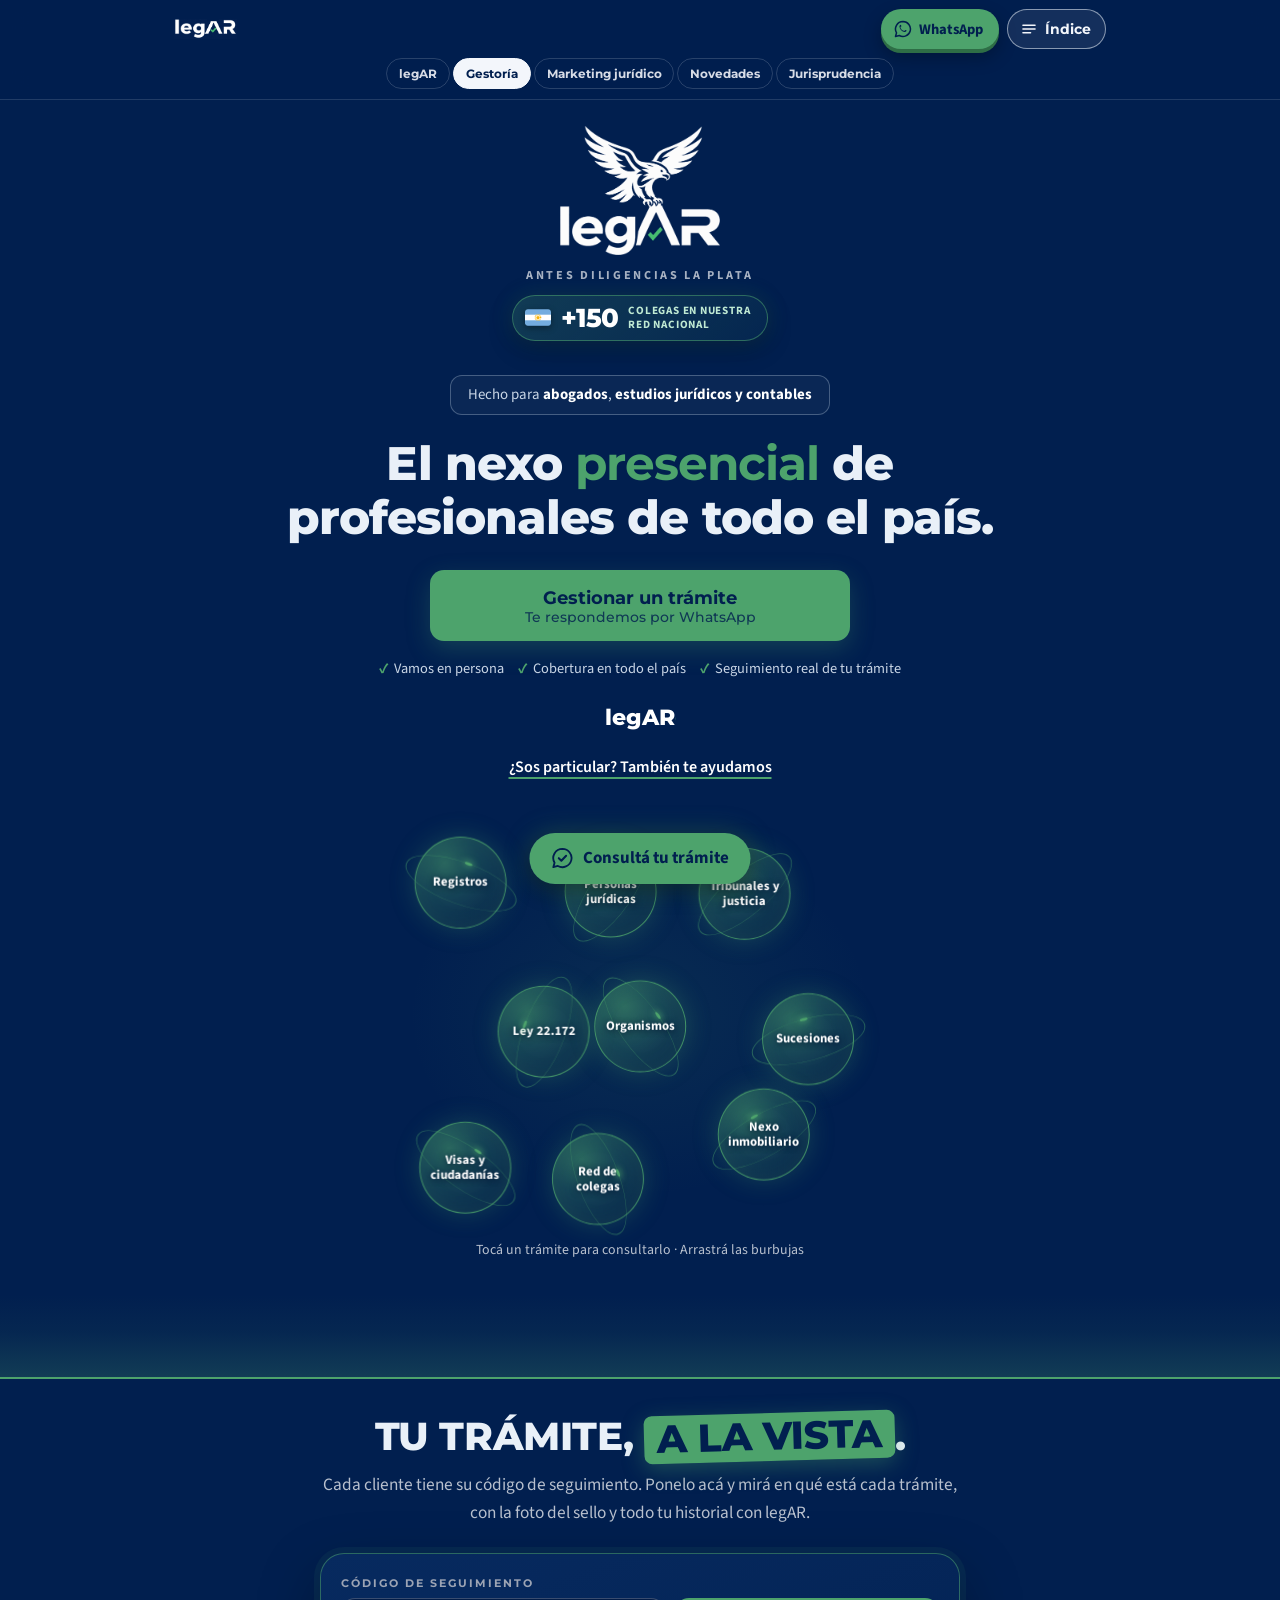
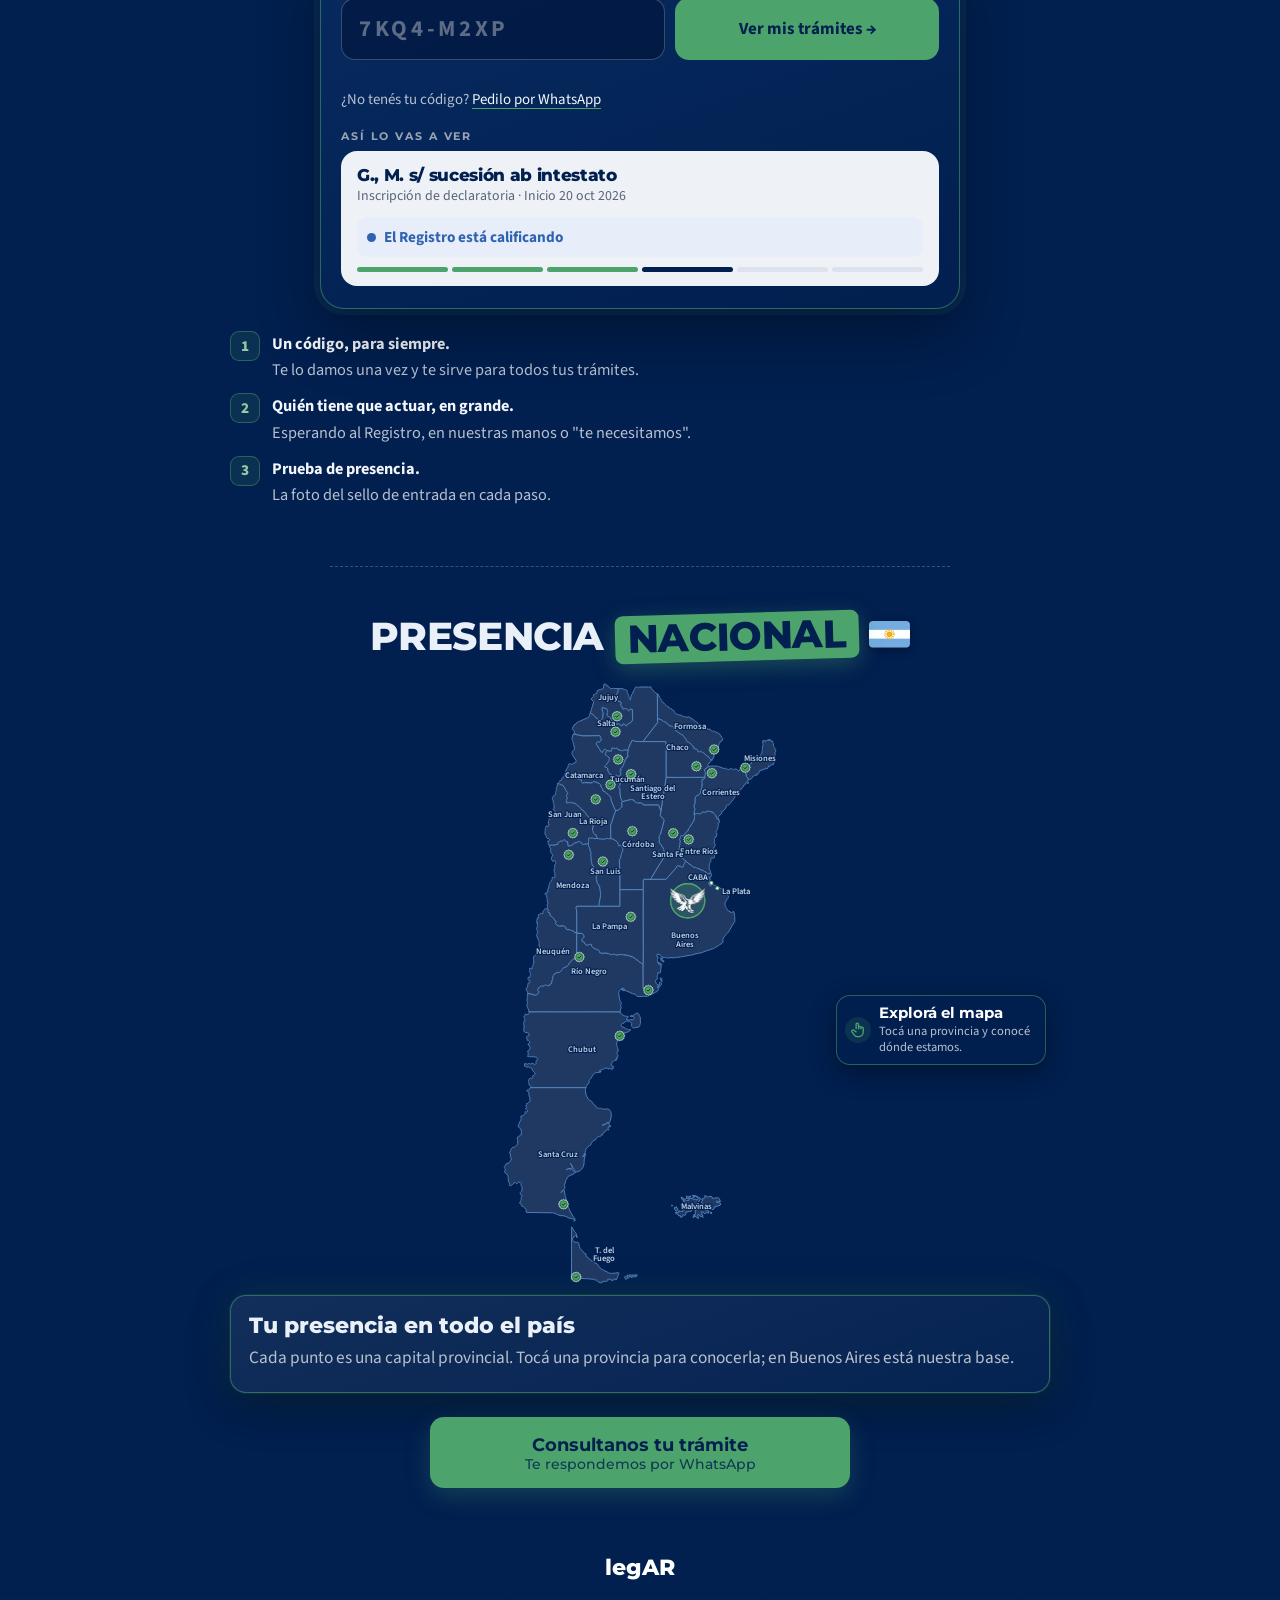
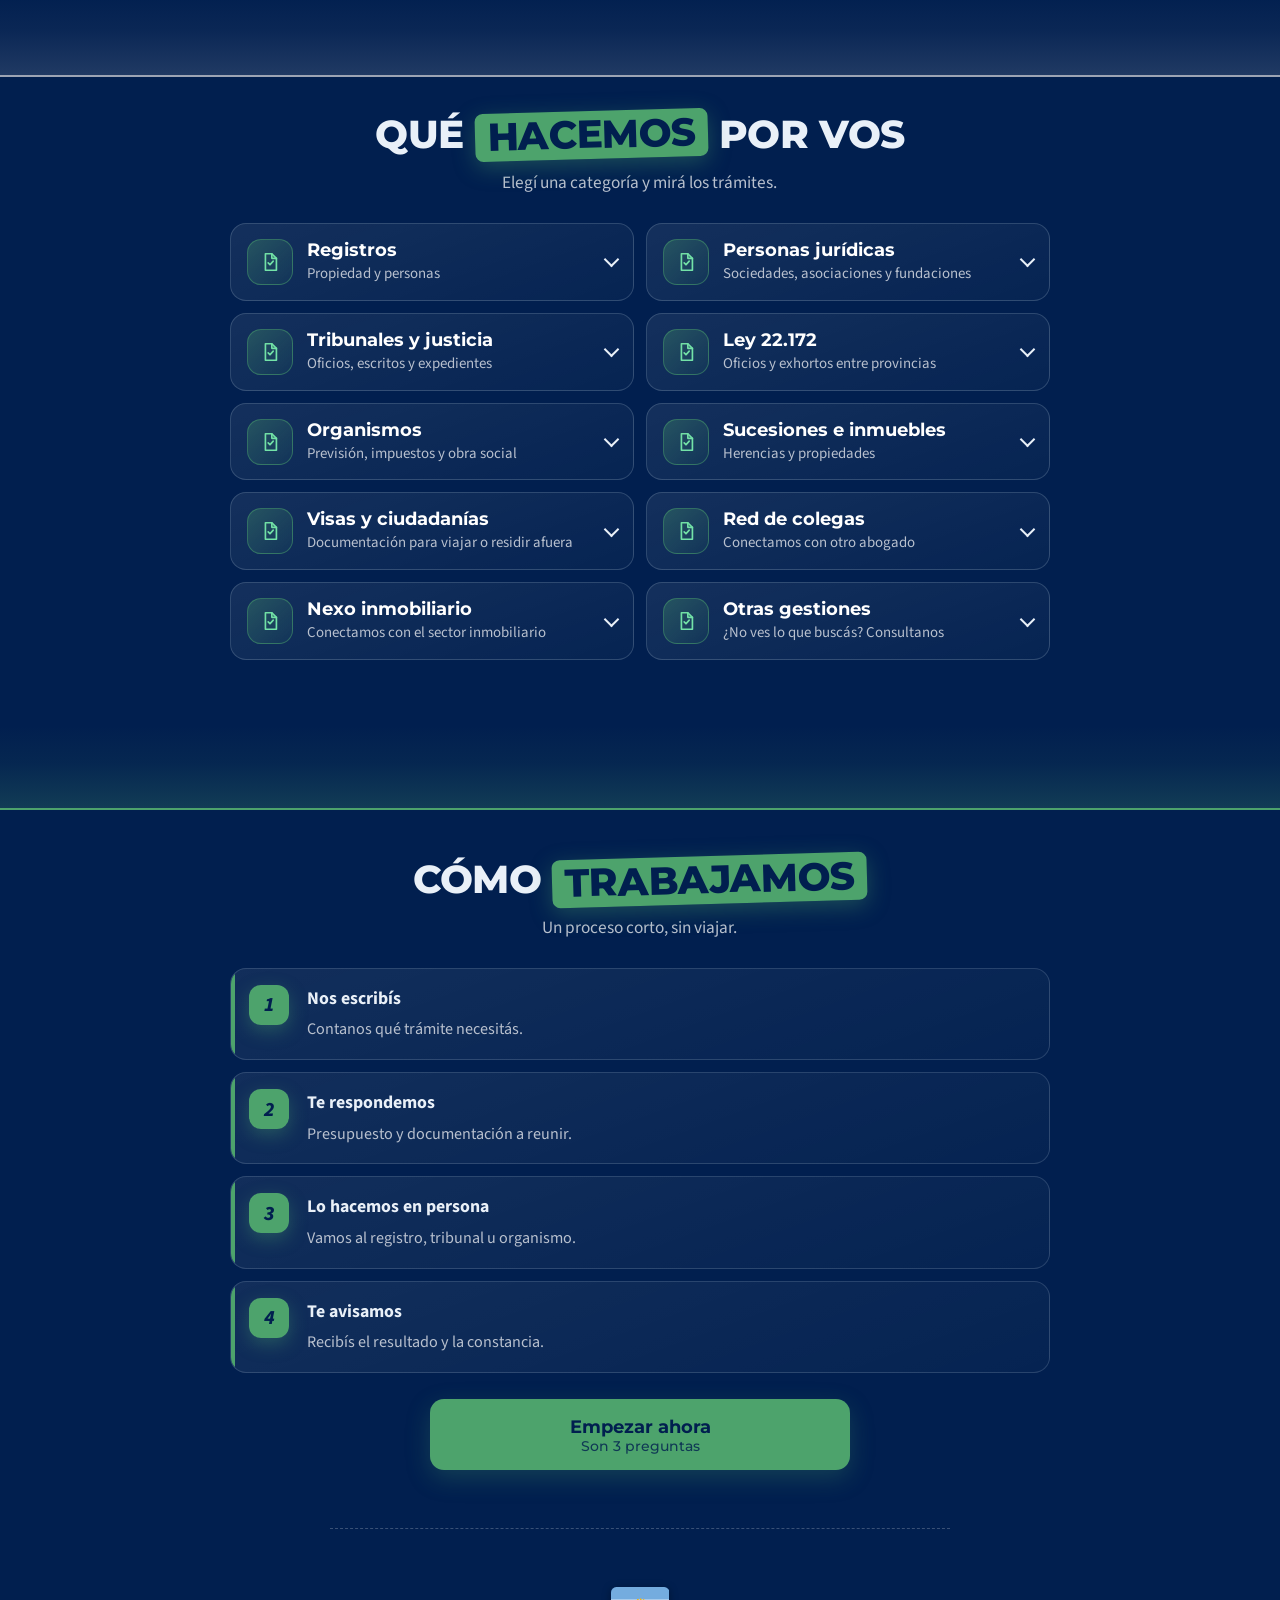
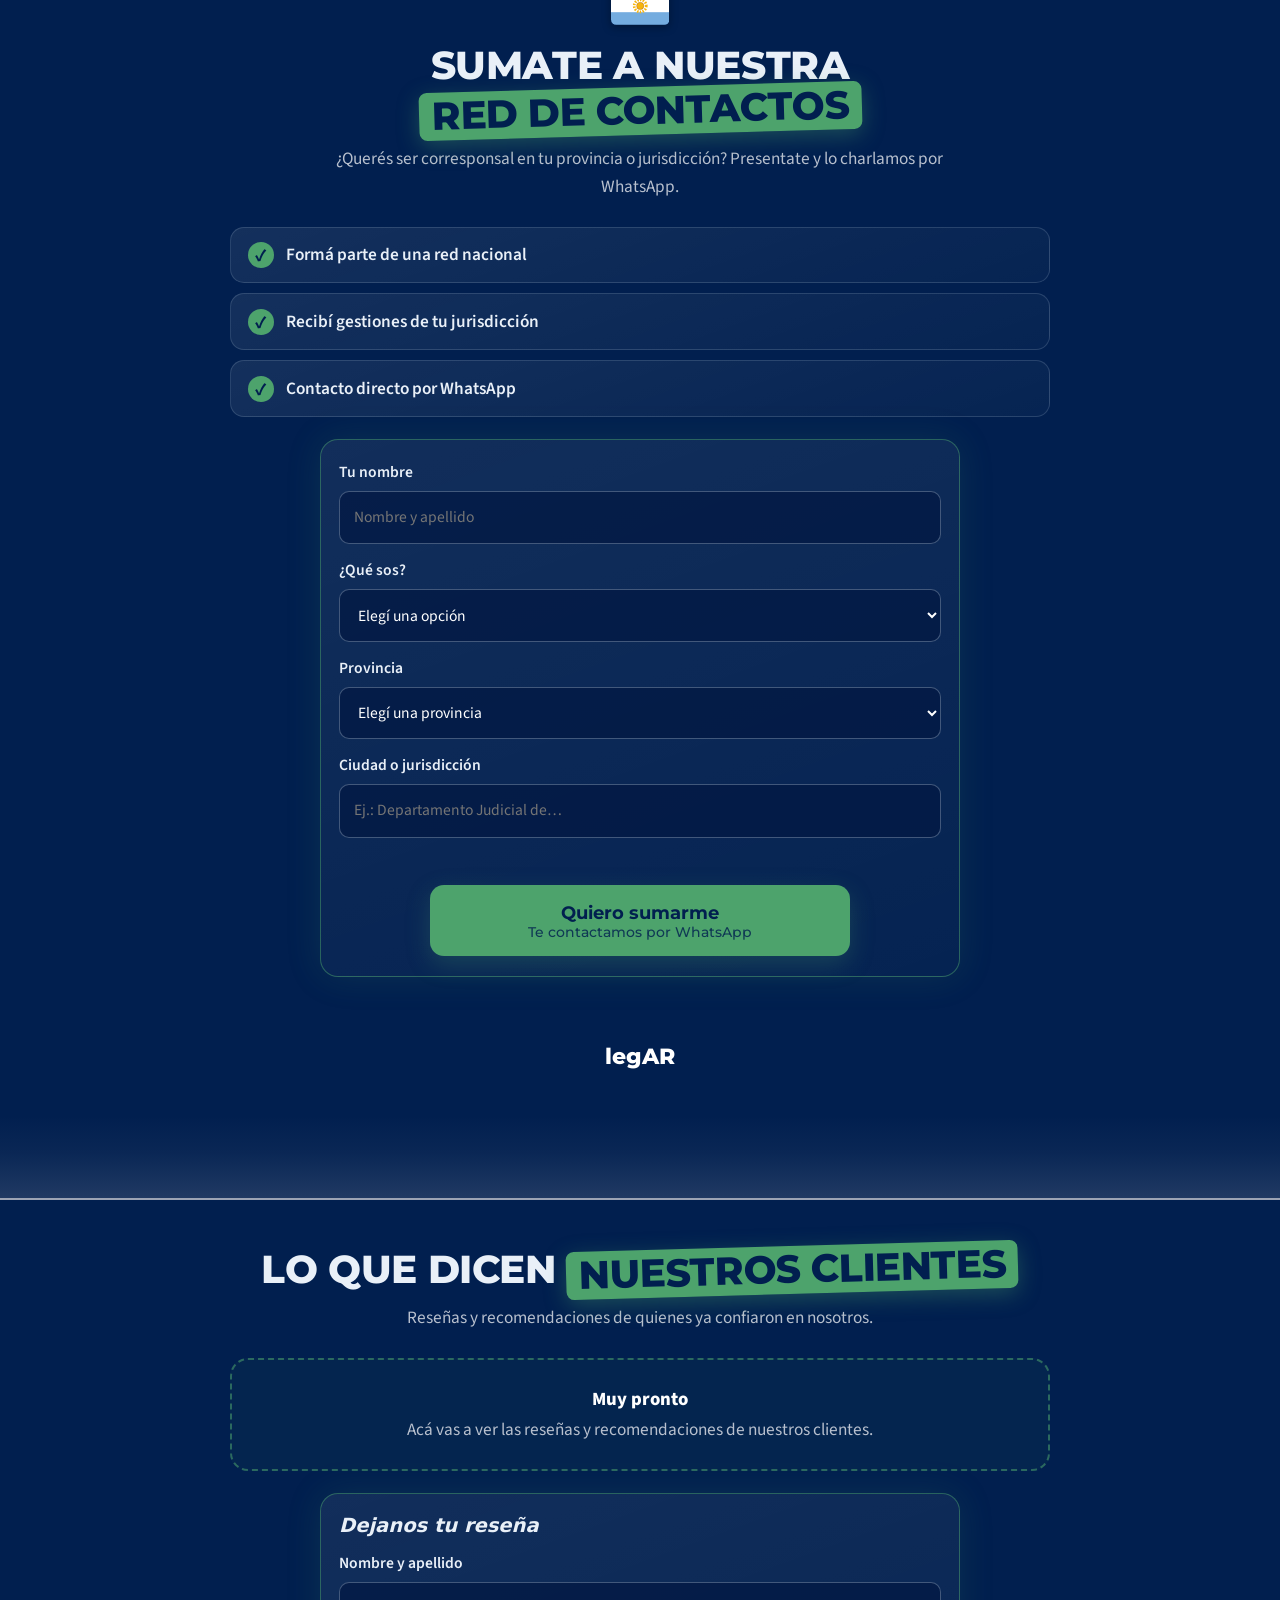
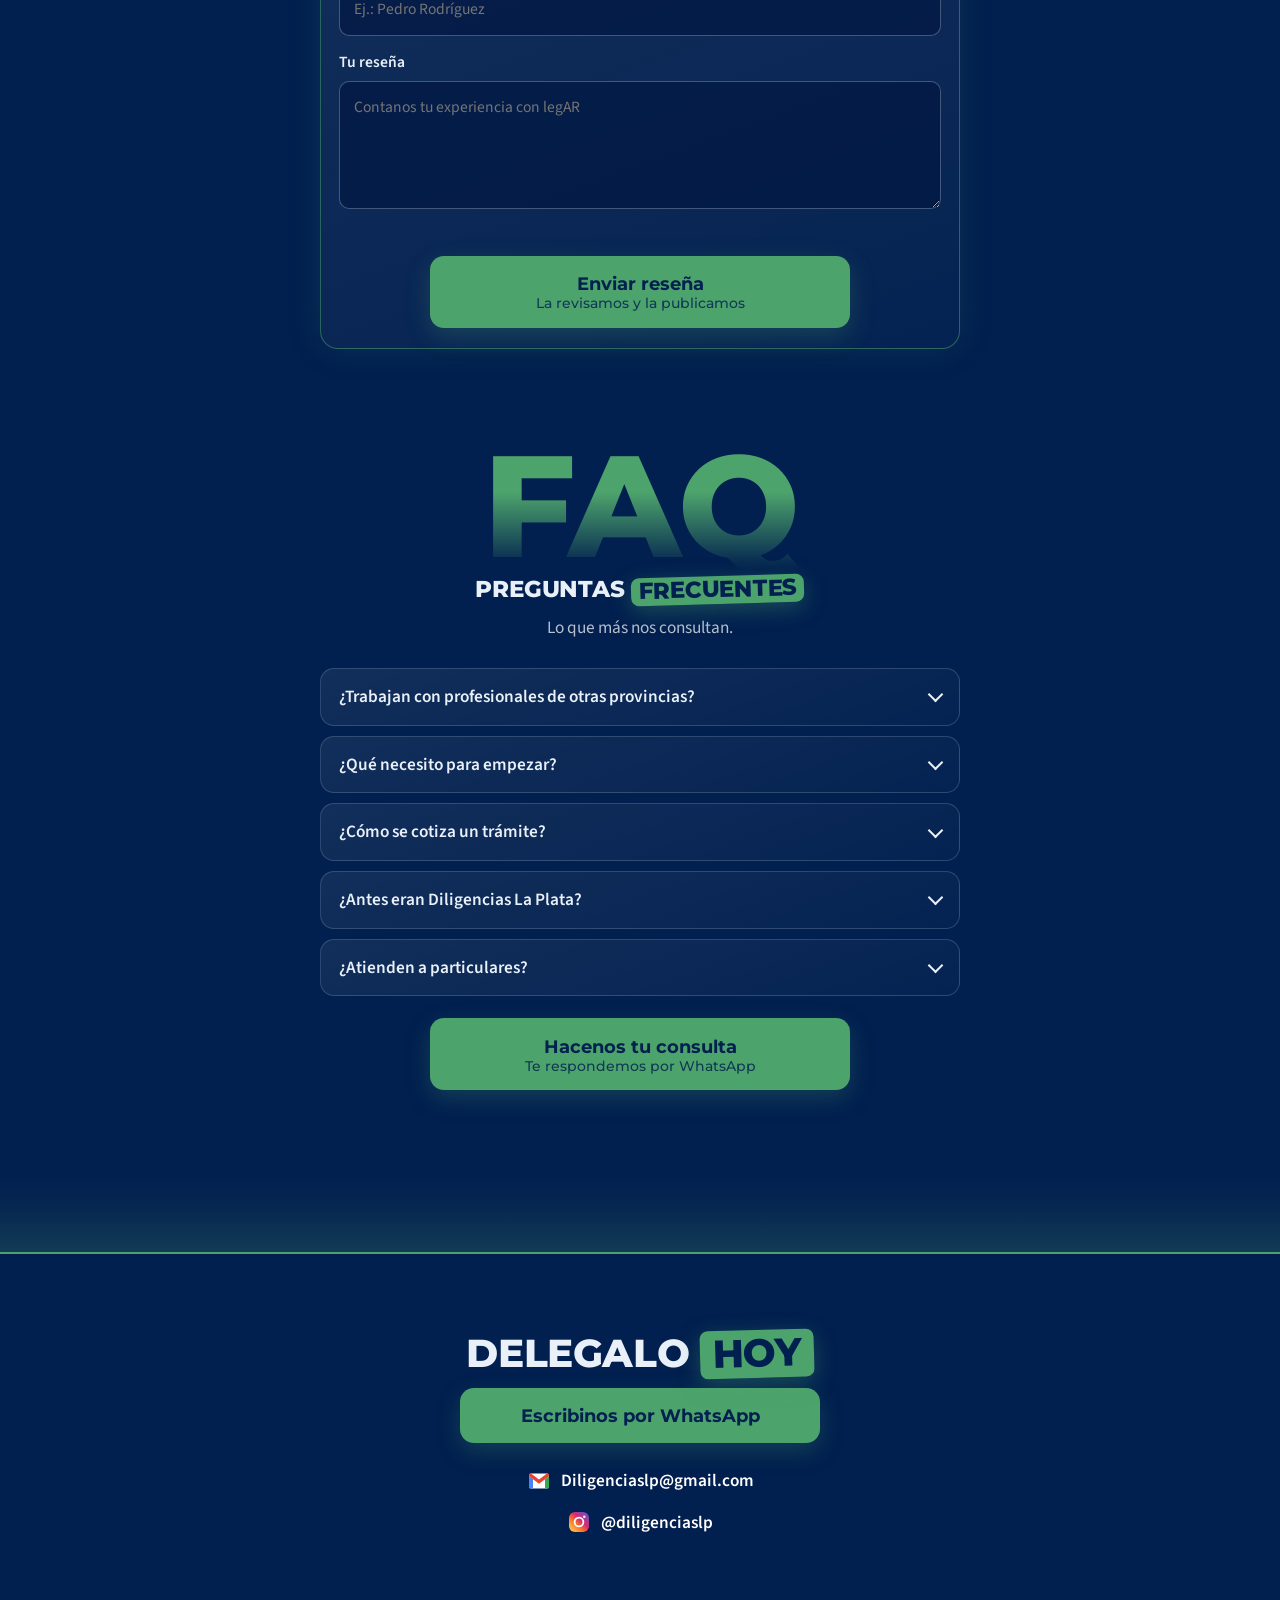
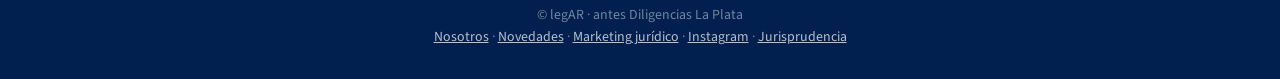
==== gestoria.html @ 850a9972 "Índice limpio: solo las secciones de cada página, sin el aviso Co-Authored-By: Claude Opus 5.5 <nore" ====
<!DOCTYPE html>
<html lang="es">
<head>
<meta charset="utf-8">
<meta name="viewport" content="width=device-width, initial-scale=1, viewport-fit=cover">
<title>Gestoría · legAR</title>
<link rel="preconnect" href="https://fonts.googleapis.com"><link rel="preconnect" href="https://fonts.gstatic.com" crossorigin>
<link rel="stylesheet" href="https://fonts.googleapis.com/css2?family=Montserrat:wght@500;600;700;800&family=Source+Sans+3:wght@400;500;600;700&display=swap">
<link rel="icon" type="image/png" sizes="32x32" href="favicon-32.png"><link rel="apple-touch-icon" href="apple-touch-icon.png">
<meta name="description" content="legAR, antes Diligencias La Plata: el nexo presencial de abogados y estudios de todo el país. Gestiones en registros, tribunales y organismos, y marketing jurídico.">
<meta name="theme-color" content="#011F4F"><meta property="og:title" content="legAR · Lo legal, en toda Argentina"><meta property="og:description" content="El nexo presencial de profesionales de todo el país."><meta property="og:image" content="icon-512.png">
<script>document.documentElement.className='js'</script>
<style>
:root{--bg:#011F4F;--sf:#142e5a;--line:#2d446c;--fg:#e9f0f8;--mut:#B8C0CE;--g:#4DA36C;--ink:#011F4F;color-scheme:dark;box-sizing:border-box;padding-top:env(safe-area-inset-top,0px);padding-bottom:env(safe-area-inset-bottom,0px)}
*{box-sizing:border-box}
html{scroll-behavior:smooth;font-size:106%}
body{margin:0;background:var(--bg);color:var(--fg);font:400 1.02rem/1.6 "Source Sans 3",system-ui,-apple-system,"Segoe UI",sans-serif;background-image:radial-gradient(ellipse 80% 40% at 50% 0,#284069 0,transparent 70%);background-repeat:no-repeat}
h1,h2,h3{font-family:Montserrat,system-ui,sans-serif;margin:0;line-height:1.12}
.c{max-width:620px;margin:0 auto;padding:0 20px}@media (max-width:600px){.c{padding:0 40px}}
section{padding:46px 0}
h2{font-size:clamp(1.6rem,6vw,2.1rem);text-align:center;margin-bottom:10px}
.sub{color:var(--mut);text-align:center;margin:0 auto 26px;max-width:30em}
mark{background:none;color:var(--g);padding:0}
:focus-visible{outline:3px solid var(--g);outline-offset:3px}
.top{text-align:center;padding-top:26px}
.logo{display:inline-flex;align-items:center;gap:9px;font:700 1.7rem Montserrat,system-ui,sans-serif}
.logo b{color:var(--g)}
.chip{display:inline-block;border:1px solid var(--line);background:var(--sf);border-radius:99px;padding:.35rem .95rem;font-size:.85rem;color:var(--mut)}
.top .chip{margin:18px 0 22px;border-radius:16px;line-height:1.35}.lg{display:block;margin:0 auto;width:min(140px,38vw);height:auto}.lk{display:block;margin:16px auto 0;background:none;border:0;color:#fff;font:600 .95rem "Source Sans 3",system-ui,sans-serif;text-decoration:underline;text-decoration-color:var(--g);text-decoration-thickness:2px;text-underline-offset:5px;cursor:pointer}.fab{position:fixed;left:50%;transform:translateX(-50%);bottom:calc(16px + env(safe-area-inset-bottom,0px));z-index:10;display:inline-flex;align-items:center;gap:9px;background:var(--g);color:var(--ink);border:0;border-radius:99px;padding:.8rem 1.3rem;font:700 1rem "Source Sans 3",system-ui,sans-serif;white-space:nowrap;cursor:pointer;box-shadow:0 6px 22px rgba(0,0,0,.45),0 0 26px rgba(77,163,108,.35);transition:opacity .25s,transform .25s}.fab svg{width:22px;height:22px;flex:none}.fab.h{opacity:0;pointer-events:none;transform:translate(-50%,20px)}.me{display:block;width:100%;max-width:340px;aspect-ratio:4/5;object-fit:cover;object-position:50% 20%;margin:0 auto 18px;border:2px solid var(--g);border-radius:12px}.rv{display:none;width:100%;aspect-ratio:16/9;background:#000;border:2px solid var(--g);border-radius:12px;margin-bottom:10px}
h1{font-size:clamp(1.95rem,8vw,2.8rem);text-align:center;letter-spacing:-.01em}
.top p{text-align:center;color:var(--mut);margin:14px auto 0;max-width:27em}
.btn{display:block;width:100%;max-width:420px;margin:0 auto;background:var(--g);color:var(--ink);border:0;border-radius:12px;padding:.95rem 1.2rem;font:700 1.08rem "Source Sans 3",system-ui,sans-serif;text-align:center;text-decoration:none;cursor:pointer;box-shadow:0 0 28px rgba(77,163,108,.28)}
.btn small{display:block;font-weight:500;font-size:.8rem;opacity:.8}
.btn:hover{filter:brightness(1.06)}
.chips{display:flex;flex-wrap:wrap;gap:8px;justify-content:center;margin-top:20px}
svg.mp{display:block;width:100%;height:auto;max-height:68vh;margin:0 auto}
.pr{fill:#203963;stroke:#5589c2;stroke-width:.9;vector-effect:non-scaling-stroke;stroke-linejoin:round;cursor:pointer;transition:fill .2s}.pr:hover{fill:#1a5560}.pr.on{fill:#176260;stroke:#4DA36C}
#g{transform-origin:0 0;transition:transform .9s ease}.pl2{fill:#c3d2e4;font:600 calc(13px*var(--f,1))/1 "Source Sans 3",system-ui,sans-serif;pointer-events:none;paint-order:stroke;stroke:#011F4F;stroke-width:calc(3.4px*var(--f,1));stroke-linejoin:round}.zp .pr:not(.on)+*{}
.m{cursor:pointer}
.m>g{transform:scale(var(--i,1));transition:transform .9s ease}
.m .hit{fill:transparent}
.m path{fill:none;stroke:#4DA36C;stroke-width:2;stroke-linecap:round;stroke-linejoin:round}
.zo .m:not(.lp){opacity:.3}
.ring{fill:none;stroke:#4DA36C;stroke-width:2;animation:p 2s ease-out infinite;transform-box:fill-box;transform-origin:center}
@keyframes p{from{transform:scale(1);opacity:.9}to{transform:scale(2.3);opacity:0}}
.pn{background:var(--sf);border:1px solid var(--line);border-radius:14px;padding:18px 18px 20px;margin:6px 0 24px}
.pn h3{font-size:1.3rem;margin-bottom:6px}.pn p{margin:0;color:var(--mut)}
.zx{display:none;margin-top:16px}
.zo .zx{display:block}
.pl{display:flex;flex-wrap:wrap;gap:8px;margin-bottom:14px}
.pl button{background:var(--bg);color:var(--fg);border:1px solid var(--line);border-radius:99px;padding:.4rem .9rem;font:500 .88rem "Source Sans 3",system-ui,sans-serif;cursor:pointer}
.pl button[aria-pressed=true]{background:var(--g);color:var(--ink);border-color:var(--g)}
.vd{aspect-ratio:16/9;border:2px solid var(--g);border-radius:12px;background:linear-gradient(135deg,#0b2a4d,#071a31);display:grid;place-items:center;text-align:center;padding:12px;color:var(--mut);font-size:.9rem}
.vd i{display:block;width:46px;height:46px;border-radius:50%;background:var(--g);margin:0 auto 8px;position:relative}
.vd i:after{content:"";position:absolute;left:18px;top:13px;border-left:15px solid var(--ink);border-top:10px solid transparent;border-bottom:10px solid transparent}
#bk{display:none;margin-top:14px;background:none;border:1px solid var(--line);color:var(--fg);border-radius:8px;padding:.5rem 1rem;font:inherit;cursor:pointer}
.zo #bk,.zp #bk{display:inline-block}#mg{position:relative}#mw2{position:relative}.zp #pt,.zp #px{display:none}#ov{position:absolute;left:10px;right:10px;bottom:10px;z-index:5;background:rgba(2,18,48,.94);border:1px solid var(--line);border-radius:12px;padding:10px 14px;box-shadow:0 4px 18px rgba(0,0,0,.5)}#ov[hidden]{display:none}.oc{display:inline-block;margin-top:8px;background:linear-gradient(135deg,#4DA36C,#4DA36C);color:#011F4F;border-radius:99px;padding:.5rem 1rem;font:700 .88rem "Source Sans 3",system-ui,sans-serif;text-decoration:none}.oc[hidden]{display:none}#ov h4{margin:0 0 3px;font:700 1.02rem Montserrat,system-ui,sans-serif;color:#fff}#ov p{margin:0;font-size:.88rem;line-height:1.4;color:var(--mut)}#bk2{display:none;position:absolute;left:30px;top:8px;z-index:6;background:rgba(2,18,48,.88);color:#fff;border:1px solid var(--line);border-radius:99px;padding:.5rem 1rem;font:600 .92rem "Source Sans 3",system-ui,sans-serif;cursor:pointer;box-shadow:0 2px 10px rgba(0,0,0,.4)}.zo #bk2,.zp #bk2{display:block}
.sv div{border:1px solid var(--line);background:var(--sf);border-radius:12px;padding:15px 18px;margin-bottom:10px}
.sv h3{font-size:1.12rem;margin-bottom:2px}.tag{display:inline-block;vertical-align:middle;margin-left:8px;background:var(--g);color:var(--ink);border-radius:99px;padding:.1rem .6rem;font:700 .72rem "Source Sans 3",system-ui,sans-serif}.sv p{margin:0;color:var(--mut);font-size:.95rem}
ol{list-style:none;counter-reset:s;padding:0;margin:0 0 28px}
ol li{counter-increment:s;display:grid;grid-template-columns:44px 1fr;gap:4px 14px;padding:14px 0;border-bottom:1px solid var(--line)}
ol li:before{content:counter(s);grid-row:span 2;width:40px;height:40px;border-radius:50%;background:var(--g);color:var(--ink);font:700 1.2rem Montserrat,system-ui,sans-serif;display:grid;place-items:center}
ol b{font-size:1.05rem}ol span{color:var(--mut);font-size:.95rem}
.ph{aspect-ratio:4/3;border:2px solid var(--g);border-radius:12px;background:repeating-linear-gradient(135deg,#59616b 0 2px,#3b424b 2px 10px);display:grid;place-items:end start;padding:12px;color:#fff;font-size:.85rem;margin-bottom:16px}
.ab p{color:var(--mut);margin:0 0 12px}
details{border:1px solid var(--line);border-radius:12px;margin-bottom:10px;background:var(--sf);overflow:hidden}
summary{cursor:pointer;font-weight:600;padding:14px 18px}
details[open] summary{background:var(--g);color:var(--ink)}
details p{margin:0;padding:14px 18px;color:var(--mut);font-size:.95rem}
.ct{text-align:center}
.ct .l{display:flex;flex-direction:column;gap:14px;margin-top:24px}.ct .l a{display:inline-flex;align-items:center;justify-content:center;gap:10px;color:#fff;font-weight:600;text-decoration:none}.ct .l a:hover{color:var(--g)}.ct .l svg{width:24px;height:24px;flex:none}
footer{text-align:center;color:#6f87a0;font-size:.82rem;padding:22px 0 30px}
.md{position:fixed;inset:0;background:rgba(2,8,16,.78);display:grid;place-items:center;padding:20px;z-index:20}
.md[hidden]{display:none}
.bx{position:relative;background:#fff;color:#0b1b2e;border-radius:14px;width:100%;max-width:420px;overflow:hidden}
.bx .in{padding:34px 24px 22px}
.bx h3{font-size:1.35rem;margin-bottom:16px;padding-right:20px}
.x{position:absolute;right:10px;top:6px;background:none;border:0;font-size:1.8rem;line-height:1;cursor:pointer;color:#55687c}
.o{display:flex;flex-wrap:wrap;gap:8px}
.o button{border:1px solid #c5d0dc;background:#f2f5f8;color:#0b1b2e;border-radius:99px;padding:.5rem .95rem;font:500 .95rem "Source Sans 3",system-ui,sans-serif;cursor:pointer}
.o button[aria-pressed=true]{background:#1f7a43;border-color:#1f7a43;color:#fff}
.bx input,.bx select{width:100%;padding:.75rem;border:1px solid #b6c3d1;border-radius:8px;font:inherit;background:#fff;color:#0b1b2e}
.er{color:#b3261e;font-size:.88rem;min-height:1.3em;margin:8px 0 0}
.ft{display:flex;align-items:center;justify-content:space-between;background:var(--g);color:var(--ink);font-weight:700}
.ft span{padding:0 24px}
.ft button{background:none;border:0;color:var(--ink);font:700 1.1rem "Source Sans 3",system-ui,sans-serif;padding:16px 24px;cursor:pointer}
.v3{display:none;position:relative;height:min(66vh,540px);min-height:380px;border:1px solid var(--line);border-radius:14px;overflow:hidden;background:#011F4F;margin-bottom:8px}
.zo .v3{display:block}.zo svg.mp{display:none}
.v3{touch-action:none;cursor:grab}.v3 svg#cm{position:absolute;inset:0;width:100%;height:100%;display:block}.v3 canvas{position:absolute;inset:0;display:block;width:100%;height:100%;pointer-events:none}.chit{position:absolute;left:0;top:0;background:none;border:0;padding:0;margin:0;pointer-events:auto;cursor:pointer}.chit svg{width:100%;height:100%;display:block;transition:opacity .2s}
#lb{position:absolute;inset:0;pointer-events:none;overflow:hidden}
.pin{position:absolute;left:0;top:0;display:flex;align-items:center;gap:6px;background:none;border:0;padding:0;cursor:pointer;color:#202124;font:600 .78rem "Source Sans 3",system-ui,sans-serif;pointer-events:auto;white-space:nowrap}
.pin i{width:15px;height:15px;border-radius:50%;background:var(--c);border:2px solid #fff;box-shadow:0 1px 5px rgba(0,0,0,.5);flex:none}
.pin{flex-direction:column-reverse;gap:2px}.pin span{display:none;background:none;border:0;padding:0;font:600 .7rem "Source Sans 3",system-ui,sans-serif;color:#fff;text-shadow:0 0 3px #011F4F,0 0 3px #011F4F,0 0 6px #011F4F;pointer-events:none}.pin.cat i{border-color:#4DA36C}.pin.sel span{font-size:.8rem}
.pin.gz span{font-size:.84rem;padding:.32rem .8rem;box-shadow:0 2px 10px rgba(0,0,0,.45)}.pin.gz i{width:19px;height:19px}.pin.s span{display:inline-block}.pin.d{opacity:.3}.pin.sel i{transform:scale(1.35)}
.cmp{position:absolute;right:10px;top:10px;width:40px;height:40px;border-radius:50%;background:rgba(2,18,48,.72);border:1px solid var(--line);pointer-events:none}.cmp i{transform:rotate(45deg)}
.cmp i{position:absolute;inset:3px;display:block}
.cmp i:before{content:"";position:absolute;left:50%;top:0;transform:translateX(-50%);border-left:5px solid transparent;border-right:5px solid transparent;border-bottom:12px solid #ea4335}
.cmp b{position:absolute;left:0;right:0;bottom:3px;text-align:center;font:700 .6rem "Source Sans 3",system-ui,sans-serif;color:#e9f0f8}
.ld{position:absolute;left:0;right:0;top:44%;text-align:center;color:var(--mut);padding:0 22px;display:none}
.hint{position:absolute;left:10px;bottom:10px;font-size:.74rem;color:var(--mut);pointer-events:none;background:rgba(2,18,48,.7);padding:.2rem .65rem;border-radius:99px}
.pl button:before{content:"";display:inline-block;width:8px;height:8px;border-radius:50%;background:var(--c,var(--g));margin-right:7px}
.pl button[aria-pressed=true]{background:var(--c,var(--g));border-color:var(--c,var(--g));color:var(--ink)}
.pl button[aria-pressed=true]:before{background:var(--ink)}
#bl{margin-top:-4px}
#cd{background:var(--bg);border:1px solid var(--line);border-radius:12px;padding:14px 16px;margin-top:10px}
#cd[hidden]{display:none}
#cd h4{font:700 1.15rem Montserrat,system-ui,sans-serif;margin:0 0 6px}#cd p{margin:0 0 10px}
.sm{font-size:.8rem;color:var(--mut)}
.m.cap>g>.hit{fill:rgba(77,163,108,.28);stroke:#4DA36C;stroke-width:1.6;animation:p 1.5s ease-out infinite;transform-box:fill-box;transform-origin:center}.pgo{display:inline-block;margin:12px 8px 0 0;background:linear-gradient(135deg,#4DA36C,#4DA36C);color:#011F4F;border:0;border-radius:99px;padding:.6rem 1.1rem;font:700 .95rem "Source Sans 3",system-ui,sans-serif;cursor:pointer;box-shadow:0 6px 20px rgba(77,163,108,.35)}.zp .pgo{display:none}
@media(prefers-reduced-motion:reduce){#g,.m>g{transition:none}.ring{animation:none}html{scroll-behavior:auto}}

/* ===== estilo v2: degradés, recuadros resaltados, franjas de luz ===== */
:root{--g2:#4DA36C;--b2:#1d4fd8;--bg2:#011a42}
body{background:linear-gradient(180deg,#072A5F 0,#011F4F 38%,#011a42 100%) fixed;background-image:radial-gradient(ellipse 90% 45% at 50% -4%,rgba(77,163,108,.20) 0,transparent 70%),radial-gradient(ellipse 70% 40% at 100% 30%,rgba(29,79,216,.28) 0,transparent 70%),linear-gradient(180deg,#072A5F 0,#011F4F 40%,#011a42 100%);background-attachment:scroll}
h1,h2{letter-spacing:-.015em}
h1{font-weight:700}
h2{font:800 clamp(1.7rem,7.2vw,2.3rem)/1.15 "Source Sans 3",system-ui,sans-serif;text-transform:uppercase;letter-spacing:-.01em}
.hl{display:inline-block;background:linear-gradient(135deg,var(--g) 0,var(--g2) 100%);color:#011F4F;padding:.02em .32em .06em;border-radius:8px;transform:rotate(-1.6deg);box-shadow:0 6px 22px rgba(77,163,108,.35);font-style:italic;font-weight:800;-webkit-box-decoration-break:clone;box-decoration-break:clone}
h1 .hl{font-family:Montserrat,system-ui,sans-serif;font-weight:700;background:none;box-shadow:none;transform:none;padding:0;border-radius:0;color:var(--g2)}
mark{background:none}
.top .chip{background:rgba(255,255,255,.04);border:1px solid rgba(157,178,200,.4);border-radius:12px;color:#c9d6e6;font-size:.88rem;padding:.55rem 1rem}
.top .chip b{color:#fff;font-weight:700}
.top .btn{margin-top:26px}
.pills{list-style:none;padding:0;margin:28px 0 0;display:flex;flex-direction:column;gap:10px;align-items:center}
.pills li{display:inline-flex;align-items:center;gap:10px;background:rgba(255,255,255,.06);border:1px solid rgba(157,178,200,.18);border-radius:99px;padding:.55rem 1.1rem;font-size:.95rem;color:#e3ecf7;backdrop-filter:blur(4px)}
.pills li:before{content:"";width:14px;height:14px;border-radius:4px;border:2px solid var(--g);background:radial-gradient(circle,var(--g) 0 28%,transparent 32%);flex:none}
.btn{background:linear-gradient(135deg,#4DA36C 0,#4DA36C 55%,#4DA36C 100%);border-radius:14px;box-shadow:0 8px 30px rgba(77,163,108,.38),inset 0 1px 0 rgba(255,255,255,.35);transition:transform .2s,box-shadow .2s}
.btn:hover{transform:translateY(-2px);box-shadow:0 12px 36px rgba(77,163,108,.5),inset 0 1px 0 rgba(255,255,255,.4)}
.fab{background:linear-gradient(135deg,#4DA36C,#4DA36C)}
/* franja de luz entre secciones */
.gb{height:84px;margin-top:34px;background:linear-gradient(180deg,rgba(77,163,108,0) 0,rgba(77,163,108,.10) 45%,rgba(77,163,108,.42) 100%);border-bottom:3px solid var(--g2);box-shadow:0 10px 36px rgba(77,163,108,.5),0 2px 0 rgba(77,163,108,.6)}
.gb.b{background:linear-gradient(180deg,rgba(29,79,216,0) 0,rgba(29,79,216,.14) 45%,rgba(54,150,255,.46) 100%);border-bottom-color:#6bb0ff;box-shadow:0 10px 36px rgba(54,150,255,.5),0 2px 0 rgba(150,200,255,.6)}
hr.ds{border:0;border-top:1px dashed rgba(255,255,255,.22);margin:12px auto;max-width:620px;width:calc(100% - 40px)}
/* tarjetas */
.pn{background:linear-gradient(160deg,rgba(255,255,255,.07),rgba(255,255,255,.02));border:1px solid rgba(77,163,108,.55);box-shadow:0 0 0 1px rgba(77,163,108,.12),0 14px 40px rgba(0,0,0,.35),0 0 38px rgba(77,163,108,.18);border-radius:16px}
.pn h3{font-family:"Source Sans 3",system-ui,sans-serif;font-style:italic;font-weight:800}
.v3{border:2px solid var(--g);border-radius:16px;box-shadow:0 0 0 1px rgba(77,163,108,.15),0 0 40px rgba(77,163,108,.22)}
#mw2{border-radius:16px}
.sv{display:grid;gap:12px}
.sv div{display:grid;grid-template-columns:46px 1fr;gap:2px 14px;align-items:center;margin:0;background:linear-gradient(160deg,rgba(255,255,255,.08),rgba(255,255,255,.025));border:1px solid rgba(157,178,200,.22);border-radius:16px;padding:16px 18px;transition:border-color .25s,transform .25s,box-shadow .25s}
.sv div:hover{border-color:rgba(77,163,108,.7);transform:translateY(-2px);box-shadow:0 10px 30px rgba(77,163,108,.15)}
.sv div:before{content:"";grid-row:span 2;width:46px;height:46px;border-radius:14px;border:1px solid rgba(77,163,108,.5);background:linear-gradient(135deg,rgba(77,163,108,.32),rgba(77,163,108,.06)),url("data:image/svg+xml,%3Csvg xmlns='http://www.w3.org/2000/svg' viewBox='0 0 24 24' fill='none' stroke='%237bf0b4' stroke-width='1.8' stroke-linecap='round' stroke-linejoin='round'%3E%3Cpath d='M7 3h7l5 5v13H7z'/%3E%3Cpath d='M14 3v5h5M10 13l2 2 3.5-4'/%3E%3C/svg%3E") center/22px no-repeat}
.sv h3{font-family:"Source Sans 3",system-ui,sans-serif;font-weight:700;font-size:1.08rem}
.sv div:first-child{background:linear-gradient(135deg,#4DA36C,#4DA36C);border-color:transparent;color:#011F4F}
.sv div:first-child p{color:#011F4F}.sv div:first-child:before{border-color:rgba(4,33,15,.35);background:linear-gradient(rgba(4,33,15,.12),rgba(4,33,15,.12)),url("data:image/svg+xml,%3Csvg xmlns='http://www.w3.org/2000/svg' viewBox='0 0 24 24' fill='none' stroke='%2304210f' stroke-width='1.8' stroke-linecap='round' stroke-linejoin='round'%3E%3Cpath d='M7 3h7l5 5v13H7z'/%3E%3Cpath d='M14 3v5h5M10 13l2 2 3.5-4'/%3E%3C/svg%3E") center/22px no-repeat}
.sv div:first-child .tag{background:#011F4F;color:var(--g2)}
/* vs */
.vs .cmpb{display:grid;gap:14px;margin-top:22px}
.vs .cb1,.vs .cb2{border-radius:18px;padding:20px 20px 18px}
.vs .cb1{background:linear-gradient(160deg,rgba(255,255,255,.07),rgba(255,255,255,.02));border:1px solid rgba(157,178,200,.25)}
.vs .cb2{background:linear-gradient(135deg,#4DA36C 0,#4DA36C 60%,#4DA36C 100%);color:#011F4F;box-shadow:0 14px 44px rgba(77,163,108,.35)}
.vs h3{font:800 1.2rem "Source Sans 3",system-ui,sans-serif;margin-bottom:10px;display:flex;align-items:center;gap:10px}
.vs h3 i{width:34px;height:34px;border-radius:50%;display:grid;place-items:center;font-style:normal;font-size:1rem}
.vs .cb1 h3 i{background:rgba(255,120,120,.16);color:#ff9a9a;border:1px solid rgba(255,120,120,.4)}
.vs .cb2 h3 i{background:rgba(4,33,15,.14);color:#011F4F;border:1px solid rgba(4,33,15,.4)}
.vs ul{margin:0;padding-left:1.15rem;display:grid;gap:7px;font-size:.96rem}
.vs .cb1 li{color:var(--mut)}.vs .cb2 b{font-weight:700}
/* pasos */
ol{display:grid;gap:12px;margin-bottom:26px}
ol li{border:1px solid rgba(157,178,200,.22);background:linear-gradient(160deg,rgba(255,255,255,.07),rgba(255,255,255,.02));border-radius:16px;padding:16px 18px;position:relative;overflow:hidden}
ol li:after{content:"";position:absolute;left:0;top:0;bottom:0;width:4px;background:linear-gradient(180deg,var(--g2),var(--g))}
ol li:before{background:linear-gradient(135deg,var(--g),var(--g2));border-radius:12px;font-family:"Source Sans 3",system-ui,sans-serif;font-style:italic;font-weight:800;box-shadow:0 6px 18px rgba(77,163,108,.35)}
/* about */
.me{border:2px solid var(--g);border-radius:16px;box-shadow:0 0 0 4px rgba(77,163,108,.14),0 18px 50px rgba(0,0,0,.45),0 0 44px rgba(77,163,108,.22)}
/* FAQ */
.faq .big{font:800 clamp(5rem,30vw,8.5rem)/.9 "Source Sans 3",system-ui,sans-serif;text-align:center;background:linear-gradient(180deg,var(--g2) 0,var(--g) 40%,rgba(77,163,108,0) 100%);-webkit-background-clip:text;background-clip:text;color:transparent;-webkit-text-fill-color:transparent;margin:0 0 6px;letter-spacing:-.02em}
details{background:linear-gradient(160deg,rgba(255,255,255,.07),rgba(255,255,255,.02));border:1px solid rgba(157,178,200,.25);border-radius:14px;transition:border-color .25s}
details:hover{border-color:rgba(77,163,108,.6)}
summary{list-style:none;display:flex;justify-content:space-between;align-items:center;gap:12px}
summary::-webkit-details-marker{display:none}
summary:after{content:"";width:9px;height:9px;border-right:2px solid currentColor;border-bottom:2px solid currentColor;transform:rotate(45deg);transition:transform .25s;flex:none;margin-top:-4px}
details[open] summary{background:linear-gradient(135deg,var(--g),var(--g2))}
details[open] summary:after{transform:rotate(-135deg);margin-top:4px}
/* contacto */
.ct .btn{max-width:360px}
/* entrada al hacer scroll */
html.js .rev{opacity:0;transform:translateY(24px);transition:opacity .7s ease,transform .7s ease}
html.js .rev.in{opacity:1;transform:none}
@media (prefers-reduced-motion:reduce){html.js .rev{opacity:1;transform:none;transition:none}.btn,.sv div{transition:none}}
@media(min-width:640px){.vs .cmpb{grid-template-columns:1fr 1fr}}

.bub{position:relative;height:min(105vw,420px);margin:26px auto 0;max-width:460px;touch-action:pan-y;border-radius:22px;background:radial-gradient(ellipse 70% 60% at 50% 50%,rgba(77,163,108,.10),transparent 72%)}
.bb{position:absolute;left:0;top:0;display:grid;place-items:center;border-radius:50%;text-align:center;color:#fff;font:700 .76rem/1.18 "Source Sans 3",system-ui,sans-serif;cursor:grab;touch-action:none;user-select:none;-webkit-user-select:none;border:1.5px solid rgba(77,163,108,.85);background:radial-gradient(circle at 32% 28%,rgba(77,163,108,.55) 0,rgba(77,163,108,.28) 38%,rgba(2,24,66,.55) 100%);box-shadow:0 0 26px rgba(77,163,108,.28),inset 0 0 18px rgba(77,163,108,.18);padding:0;will-change:transform;-webkit-tap-highlight-color:transparent}
.bb em{font-style:normal;padding:0 10%;pointer-events:none;text-shadow:0 1px 6px rgba(1,15,46,.9)}
.bb.tr{border-color:rgba(120,170,255,.75);background:radial-gradient(circle at 32% 28%,rgba(150,195,255,.5) 0,rgba(60,120,240,.24) 40%,rgba(2,24,66,.55) 100%);box-shadow:0 0 24px rgba(70,140,255,.3),inset 0 0 18px rgba(150,195,255,.16);font-weight:600;color:#e6f0ff;cursor:grab}
.bb.dr{cursor:grabbing;z-index:3;filter:brightness(1.12)}
.bb:focus-visible{outline:3px solid #fff;outline-offset:3px}
.orb{position:absolute;inset:-15%;border:1px solid rgba(77,163,108,.5);border-radius:50%;transform:rotate(var(--a,0deg)) scaleY(.36);pointer-events:none}
.bb.tr .orb{border-color:rgba(150,195,255,.5)}
.orb b{position:absolute;inset:0;animation:orbs 6s linear infinite}
.orb b:after{content:"";position:absolute;left:50%;top:-4px;margin-left:-4px;width:8px;height:8px;border-radius:50%;background:#4DA36C;box-shadow:0 0 10px 2px rgba(77,163,108,.9)}
.bb.tr .orb b:after{background:#a9ccff;box-shadow:0 0 10px 2px rgba(110,170,255,.9)}
.bb:nth-child(even) .orb b{animation-duration:8s;animation-direction:reverse}
@keyframes orbs{to{transform:rotate(360deg)}}
.bh{font-size:.82rem;color:var(--mut);margin:10px 0 0;text-align:center}
@media (prefers-reduced-motion:reduce){.orb b{animation:none}}

.sv2{display:grid;gap:12px}
details.cat{border-radius:16px;padding:0;background:linear-gradient(160deg,rgba(255,255,255,.08),rgba(255,255,255,.025));border:1px solid rgba(157,178,200,.25);overflow:hidden}
details.cat summary{padding:14px 16px;display:flex;align-items:center;gap:14px;font-weight:400}
details.cat[open]{border-color:rgba(77,163,108,.7);box-shadow:0 10px 32px rgba(77,163,108,.16)}
details.cat[open] summary{background:linear-gradient(135deg,rgba(77,163,108,.28),rgba(77,163,108,.06));color:var(--fg)}
details.cat summary:after{margin-left:auto}
.ci{width:46px;height:46px;border-radius:14px;border:1px solid rgba(77,163,108,.5);flex:none;background:linear-gradient(135deg,rgba(77,163,108,.32),rgba(77,163,108,.06)),url("data:image/svg+xml,%3Csvg xmlns='http://www.w3.org/2000/svg' viewBox='0 0 24 24' fill='none' stroke='%237bf0b4' stroke-width='1.8' stroke-linecap='round' stroke-linejoin='round'%3E%3Cpath d='M7 3h7l5 5v13H7z'/%3E%3Cpath d='M14 3v5h5M10 13l2 2 3.5-4'/%3E%3C/svg%3E") center/22px no-repeat}
.ct2{display:grid;gap:1px;min-width:0}.ct2 b{font:700 1.08rem "Source Sans 3",system-ui,sans-serif;color:#fff}.ct2 small{color:var(--mut);font-size:.88rem}
.tg{font-style:normal;margin-left:8px;background:linear-gradient(135deg,var(--g),var(--g2));color:#011F4F;border-radius:99px;padding:.1rem .6rem;font:700 .7rem "Source Sans 3",system-ui,sans-serif;vertical-align:middle}
.cin{padding:4px 16px 18px}.cin p{margin:8px 0 12px;padding:0;color:var(--mut);font-size:.95rem}
.sc{display:flex;flex-wrap:wrap;gap:8px;margin-bottom:16px}
.sb{background:rgba(255,255,255,.07);border:1px solid rgba(157,178,200,.35);color:#fff;border-radius:99px;padding:.5rem .95rem;font:600 .9rem "Source Sans 3",system-ui,sans-serif;cursor:pointer;transition:background .2s,border-color .2s,transform .2s}
.sb:hover{border-color:var(--g);background:rgba(77,163,108,.18);transform:translateY(-1px)}
.sb i{font-style:normal;margin-left:8px;background:var(--g);color:#011F4F;border-radius:99px;padding:.05rem .5rem;font-size:.68rem;font-weight:700}
.go2{max-width:none;font-size:1rem;padding:.8rem 1rem}

.bn{list-style:none;padding:0;margin:0 0 22px;display:grid;gap:10px}
.bn li{display:flex;align-items:center;gap:12px;background:linear-gradient(160deg,rgba(255,255,255,.08),rgba(255,255,255,.025));border:1px solid rgba(157,178,200,.22);border-radius:14px;padding:.8rem 1rem;font-weight:600}
.bn li:before{content:"✓";width:26px;height:26px;border-radius:50%;display:grid;place-items:center;background:linear-gradient(135deg,var(--g),var(--g2));color:#011F4F;font-weight:800;flex:none}
.rf{display:grid;gap:14px;background:linear-gradient(160deg,rgba(255,255,255,.07),rgba(255,255,255,.02));border:1px solid rgba(77,163,108,.5);border-radius:18px;padding:20px 18px;box-shadow:0 0 36px rgba(77,163,108,.14)}
.rf label{display:grid;gap:6px;font-weight:600;font-size:.92rem}
.rf input,.rf select{width:100%;padding:.78rem .85rem;border-radius:10px;border:1px solid rgba(157,178,200,.4);background:rgba(2,24,66,.7);color:#fff;font:inherit;font-weight:400}
.rf input:focus,.rf select:focus{outline:2px solid var(--g);border-color:var(--g)}
.rf select option{color:#0b1b2e}.rf textarea{width:100%;padding:.78rem .85rem;border-radius:10px;border:1px solid rgba(157,178,200,.4);background:rgba(2,24,66,.7);color:#fff;font:inherit;font-weight:400;resize:vertical}.rf textarea:focus{outline:2px solid var(--g);border-color:var(--g)}.rf .er.ok{color:var(--g2)}
.rf .er{color:#ff9a9a;margin:0}
.rv.rvp{aspect-ratio:9/16;width:auto;max-width:100%;max-height:62vh;margin:0 auto 10px}.rvl{display:grid;gap:14px;margin-bottom:22px}
.rvc{border:2px solid var(--g);border-radius:18px;padding:18px;background:linear-gradient(160deg,rgba(255,255,255,.08),rgba(255,255,255,.02));box-shadow:0 0 30px rgba(77,163,108,.15)}
.rvc q{display:block;font:700 1.08rem/1.35 "Source Sans 3",system-ui,sans-serif;quotes:"“" "”";margin-bottom:10px}
.rvc span{color:var(--mut);font-size:.9rem}
.rve{border:2px dashed rgba(77,163,108,.55);border-radius:18px;padding:26px 18px;text-align:center;color:var(--mut);background:rgba(77,163,108,.05)}
.rve b{display:block;color:#fff;font:800 1.1rem "Source Sans 3",system-ui,sans-serif;margin-bottom:4px}
.tl{list-style:none;padding:0;margin:16px 0 0;display:flex;flex-wrap:wrap;gap:6px 14px;justify-content:center;font-size:.85rem;color:#c9d6e6}.tl li:before{content:"✓";color:var(--g2);font-weight:800;margin-right:6px}
.ali{position:absolute;right:4px;top:86px;width:98px;height:98px;padding:0 10px;border-radius:50%;display:flex;flex-direction:column;align-items:center;justify-content:center;text-align:center;color:#fff;background:radial-gradient(circle at 32% 28%,rgba(77,163,108,.55),rgba(77,163,108,.22) 55%,rgba(77,163,108,.08));border:1px solid rgba(77,163,108,.55);box-shadow:0 0 26px rgba(77,163,108,.35),inset 0 0 14px rgba(77,163,108,.25);animation:aliF 5s ease-in-out infinite;z-index:3}
.ali b{font:800 1.28rem/1 "Source Sans 3",system-ui,sans-serif;letter-spacing:-.02em}.ali small{font:700 .62rem/1.1 "Source Sans 3",system-ui,sans-serif;letter-spacing:.06em;text-transform:uppercase;color:#bfe9d3;margin-top:3px}
@keyframes aliF{0%,100%{transform:translateY(0)}50%{transform:translateY(-6px)}}@media (prefers-reduced-motion:reduce){.ali{animation:none}}@media (max-width:380px){.ali{width:88px;height:88px;right:0}.ali b{font-size:1.15rem}.ali small{font-size:.56rem}}
.lgs{margin:8px 0 0;text-align:center;font:700 .72rem/1 "Source Sans 3",system-ui,sans-serif;letter-spacing:.34em;text-transform:uppercase;color:var(--g2);opacity:.9}

/* ===== legAR · marca 2026 (manual de marca) ===== */
h1,h2,h3,.btn,.hl,.vs h3,.pn h3,.ct2 b,.faq .big{font-family:Montserrat,system-ui,sans-serif}
h1{font-weight:800;letter-spacing:-.02em}
h2{font-weight:800;font-style:normal}
.pn h3,.vs h3,.rvc q,.rve b,.ali b{font-style:normal}
.hl{font-style:normal}
.btn{background:#4DA36C;color:#011F4F;box-shadow:0 8px 24px rgba(77,163,108,.25);font-weight:700}
.btn:hover{box-shadow:0 12px 30px rgba(77,163,108,.35)}
.gb{background:linear-gradient(180deg,rgba(77,163,108,0) 0,rgba(77,163,108,.06) 45%,rgba(77,163,108,.22) 100%);border-bottom:2px solid #4DA36C;box-shadow:none}
.gb.b{background:linear-gradient(180deg,rgba(156,164,180,0) 0,rgba(156,164,180,.06) 45%,rgba(156,164,180,.2) 100%);border-bottom-color:#9CA4B4;box-shadow:none}
.lg{width:160px}
.lgs{letter-spacing:.22em;color:#9CA4B4}
.doors{display:grid;gap:10px;max-width:420px;margin:26px auto 0}
.btn2{display:block;width:100%;background:transparent;color:#fff;border:2px solid #4DA36C;border-radius:14px;padding:.85rem 1.2rem;font:700 1.05rem Montserrat,system-ui,sans-serif;text-align:center;text-decoration:none;cursor:pointer}
.btn2 small{display:block;font:500 .8rem "Source Sans 3",system-ui,sans-serif;color:#B8C0CE}
.btn2:hover{background:rgba(77,163,108,.1)}
.top .doors .btn{margin-top:0}
/* Al día */
.ad{display:grid;gap:12px}
.adc{border:1px solid rgba(184,192,206,.25);border-radius:16px;padding:16px 18px;background:linear-gradient(160deg,rgba(255,255,255,.07),rgba(255,255,255,.02))}
.adc .og{display:flex;gap:8px;align-items:center;flex-wrap:wrap;font:700 .72rem Montserrat,system-ui,sans-serif;letter-spacing:.08em;text-transform:uppercase;color:#9CA4B4;margin-bottom:8px}
.adc .og span{background:#4DA36C;color:#011F4F;border-radius:6px;padding:.15rem .5rem}
.adc .og span.al{background:#C71A1C;color:#fff}
.adc h3{font:700 1.08rem/1.25 Montserrat,system-ui,sans-serif;margin:0 0 6px}
.adc p{margin:0 0 10px;color:#B8C0CE;font-size:.95rem}
.adc .ln{display:flex;gap:16px;flex-wrap:wrap;font-size:.9rem;font-weight:600}
.adc .ln a{color:#fff;text-decoration:underline;text-decoration-color:#4DA36C;text-underline-offset:4px}
.more{display:block;text-align:center;margin-top:16px;color:#fff;font-weight:600;text-decoration:underline;text-decoration-color:#4DA36C;text-underline-offset:5px}
/* Marketing jurídico compacto */
.mj{display:grid;gap:12px}
.mjc{display:grid;grid-template-columns:46px 1fr;gap:2px 14px;align-items:center;border:1px solid rgba(184,192,206,.25);border-radius:16px;padding:16px 18px;background:linear-gradient(160deg,rgba(255,255,255,.07),rgba(255,255,255,.02))}
.mjc i{grid-row:span 2;width:46px;height:46px;border-radius:14px;border:1px solid rgba(77,163,108,.5);background:rgba(77,163,108,.14);display:grid;place-items:center}
.mjc i svg{width:22px;height:22px}
.mjc b{font:700 1.05rem Montserrat,system-ui,sans-serif}
.mjc span{color:#B8C0CE;font-size:.93rem}
.kick{display:block;text-align:center;font:700 .74rem Montserrat,system-ui,sans-serif;letter-spacing:.2em;color:#4DA36C;margin-bottom:8px}
footer a{color:#B8C0CE}

/* pestañas */
.tabs{position:sticky;top:0;z-index:15;display:flex;justify-content:center;padding:10px 6px;background:rgba(1,31,79,.92);backdrop-filter:blur(10px);-webkit-backdrop-filter:blur(10px);border-bottom:1px solid rgba(184,192,206,.18)}
.tabs nav{display:flex;gap:1px;background:rgba(255,255,255,.06);border:1px solid rgba(184,192,206,.22);border-radius:99px;padding:4px;max-width:100%;overflow-x:auto;scrollbar-width:none}
.tabs nav::-webkit-scrollbar{display:none}
.tabs a{flex:none;color:#D7DCE6;text-decoration:none;font:700 .7rem Montserrat,system-ui,sans-serif;padding:.44rem .52rem;border-radius:99px;white-space:nowrap}
.tabs a[aria-current=page]{background:#4DA36C;color:#011F4F}
.tabs a:not([aria-current]):hover{background:rgba(255,255,255,.08)}



.mqw{margin:8px -20px 10px;padding:14px 0;border-top:1px solid rgba(184,192,206,.15);border-bottom:1px solid rgba(184,192,206,.15);overflow:hidden;display:grid;gap:10px;background:rgba(255,255,255,.02)}
.lgx{display:flex;justify-content:center;align-items:baseline;white-space:nowrap;font:800 clamp(1.25rem,6.2vw,1.9rem) Montserrat,system-ui,sans-serif;letter-spacing:-.02em;padding:4px 0 2px;color:#fff}
.lgx b{font-weight:800;color:#fff}
.lgx .lx{display:inline-block;overflow:hidden;vertical-align:bottom;max-width:0;opacity:0;color:#4DA36C;font-weight:700;transition:max-width 1.1s cubic-bezier(.6,0,.2,1),opacity .8s ease}
.lgx.open .lx{opacity:1}
@media (prefers-reduced-motion:reduce){.lgx .lx{max-width:none!important;opacity:1;transition:none}}
.tabs nav{align-items:center}.tabs a{display:inline-flex;align-items:center;line-height:1.2}.tabs a.tlg{align-self:stretch}.tabs a.tlg img{height:14px;width:auto;display:block}.tabs a.tlg .ia{display:none}.tabs a.tlg[aria-current=page] .ib{display:none}.tabs a.tlg[aria-current=page] .ia{display:block}
.lgx .stp{display:inline-block;width:.95em;max-width:0;height:.95em;margin-left:0;overflow:visible;vertical-align:-.08em;opacity:0;transform:scale(2.4) rotate(-14deg);transition:opacity .25s ease,transform .35s cubic-bezier(.3,1.6,.5,1)}.lgx .stp svg{width:100%;height:100%;display:block}.lgx.open .stp{opacity:1;transform:none;max-width:1.2em;margin-left:.16em;transition-delay:.95s}@media (prefers-reduced-motion:reduce){.lgx .stp{opacity:1;transform:none;transition:none}}
</style>
<style>.lgx>*{flex-shrink:0}.mqw>.c{width:100%;min-width:0;box-sizing:border-box}.lgx{width:100%;min-width:0;box-sizing:border-box}.lgx{letter-spacing:0!important}.lgx .lx{padding-right:.02em}</style>
<style>
.mhint{position:absolute;top:52%;right:4px;z-index:3;display:flex;align-items:center;gap:8px;max-width:min(42%,210px);padding:.5rem .7rem .5rem .5rem;border-radius:14px;background:rgba(1,31,79,.86);border:1px solid rgba(77,163,108,.5);box-shadow:0 8px 24px rgba(0,0,0,.35);backdrop-filter:blur(6px);pointer-events:none;transition:opacity .4s ease,transform .4s ease}
.mhint i{flex:none;width:26px;height:26px;border-radius:50%;display:grid;place-items:center;background:rgba(77,163,108,.16);color:#4DA36C;animation:mhp 1.8s ease-in-out infinite}
.mhint i svg{width:19px;height:19px}
.mhint span{font-size:.74rem;line-height:1.25;color:#B8C0CE}
.mhint b{display:block;color:#fff;font:700 .88rem/1.25 Montserrat,system-ui,sans-serif;margin-bottom:1px}
.mhint.off{opacity:0;transform:translateY(-6px)}
#mg.zp .mhint,#mg.zo .mhint{display:none}
@keyframes mhp{0%,100%{transform:translateY(0)}50%{transform:translateY(-3px)}}
@media (prefers-reduced-motion:reduce){.mhint i{animation:none}}
</style>
<style>.lglo{height:1.08em;width:auto;vertical-align:-.31em;display:inline-block}</style>
<style>#bub:not(.rdy) .bb{opacity:0}.lg{height:auto;aspect-ratio:560/452}</style>
<style>@media (max-width:440px){.tabs{padding:10px 4px}.tabs a{padding:.42rem .34rem;font-size:.6rem}.tabs a.tlg{padding-left:.4rem;padding-right:.4rem}}@media (max-width:372px){.tabs a{padding:.42rem .26rem;font-size:.54rem;letter-spacing:-.01em}}</style>
<style id="ajustes-legar">
html,body{overflow-x:clip;max-width:100%}
html{background:#011F4F}
body{background:#011F4F!important;background-image:none!important}
@media (prefers-reduced-motion:reduce){a[href*="wa.me"],.fab{animation:none!important}}
</style>
<style>h2 .bdtop{display:block;line-height:1;margin-bottom:10px}h2 .bdtop svg.bandera{width:1.5em;height:.97em;margin:0}h2 svg.bandera{display:inline-block;width:1.05em;height:.68em;margin-left:.28em;vertical-align:.04em;border-radius:3px;box-shadow:0 2px 8px rgba(0,0,0,.35);flex:none}</style>
<style>
/* +150 colegas: insignia debajo del logo, sin tapar nada */
html body .ali{position:static!important;display:flex!important;width:fit-content!important;flex-direction:row!important;align-items:center;gap:10px;height:auto!important;margin:14px auto 16px!important;padding:.5rem 1rem .5rem .75rem!important;border-radius:99px!important;text-align:left!important;background:linear-gradient(135deg,rgba(77,163,108,.22),rgba(77,163,108,.06))!important;border:1px solid rgba(77,163,108,.55)!important;box-shadow:0 8px 24px rgba(0,0,0,.25),0 0 22px rgba(77,163,108,.18)!important;animation:aliF 5s ease-in-out infinite;transform:none}
html body .ali .alif{width:26px;height:17px;border-radius:3px;box-shadow:0 2px 6px rgba(0,0,0,.35);flex:none}
html body .ali b{font:800 1.55rem/1 Montserrat,system-ui,sans-serif!important;letter-spacing:-.03em;color:#fff}
html body .ali small{font:700 .66rem/1.2 "Source Sans 3",system-ui,sans-serif!important;letter-spacing:.07em;text-transform:uppercase;color:#bfe9d3;margin:0!important}
.c.top{text-align:center}
@media (prefers-reduced-motion:reduce){html body .ali{animation:none}}
</style>
<link rel="stylesheet" href="barra.css?v=202611090320">
</head>
<body>
<script>(function(){try{if('scrollRestoration' in history)history.scrollRestoration='manual'}catch(e){}function t(){if(!location.hash)window.scrollTo(0,0)}t();window.addEventListener('load',t);window.addEventListener('pageshow',t)})();</script>
<header class="lb" id="lbar"><div class="lbin"><a class="lblg" href="index.html" aria-label="legAR, inicio"><img src="legar-tab-blanco.png" alt="legAR" width="63" height="20"></a><a class="lbcta" href="https://wa.me/5492215581661?text=Hola%2C%20vengo%20de%20la%20web%20de%20legAR.%20Quiero%20delegar%20un%20tr%C3%A1mite." target="_blank" rel="noopener"><svg viewBox="0 0 24 24" aria-hidden="true"><path d="M12 2a10 10 0 00-8.6 15.1L2 22l5-1.3A10 10 0 1012 2z" fill="none" stroke="currentColor" stroke-width="2" stroke-linejoin="round"/><path d="M8.5 9.2c.3 2.6 2.7 5 5.3 5.3l1.2-1.3 1.9.9c-.3 1.3-1.4 1.9-2.6 1.8-3.6-.4-6.6-3.4-7-7-.1-1.2.5-2.3 1.8-2.6l.9 1.9z" fill="currentColor"/></svg>WhatsApp</a><button class="lbix" id="lbmb" type="button" aria-expanded="false" aria-controls="lbmn"><svg class="ich" viewBox="0 0 24 24" fill="none" stroke="currentColor" stroke-width="2.2" stroke-linecap="round" aria-hidden="true"><path d="M4 7h16M4 12h16M4 17h10"/></svg><svg class="icx" viewBox="0 0 24 24" fill="none" stroke="currentColor" stroke-width="2.2" stroke-linecap="round" aria-hidden="true"><path d="M6 6l12 12M18 6L6 18"/></svg><span class="t">Índice</span></button></div><nav class="lbtabs" aria-label="Páginas"><a href="index.html">legAR</a><a href="gestoria.html" aria-current="page">Gestoría</a><a href="marketing.html">Marketing jurídico</a><a href="novedades.html">Novedades</a><a href="jurisprudencia.html">Jurisprudencia</a></nav></header><nav class="lbmn" id="lbmn" aria-label="Índice"><div class="lbmw"><p class="lbml">En esta página</p><ol id="lbix"></ol><div class="lbft"><a href="https://instagram.com/diligenciaslp" target="_blank" rel="noopener">Instagram</a><a href="https://wa.me/5492215581661" target="_blank" rel="noopener">WhatsApp 221 558-1661</a><span>Diligenciaslp@gmail.com</span></div></div></nav>
<div class="c top">
<img class="lg" src="legar-logo-blanco.png" alt="legAR" width="230" height="186">
<p class="lgs">antes Diligencias La Plata</p>
<div class="ali" id="ali" role="img" aria-label="Más de 150 colegas en nuestra red nacional"><svg class="alif" viewBox="0 0 28 18" aria-hidden="true"><rect width="28" height="18" rx="2.5" fill="#74ACDF"/><rect y="6" width="28" height="6" fill="#fff"/><circle cx="14" cy="9" r="2.9" fill="none" stroke="#F6B40E" stroke-width="1.3" stroke-dasharray=".7 .62"/><circle cx="14" cy="9" r="1.75" fill="#F6B40E"/></svg><b data-n="150">+150</b><small>colegas en nuestra<br>red nacional</small></div>
<span class="chip">Hecho para <b>abogados</b>, <b>estudios jurídicos y contables</b></span>
<h1>El nexo <span class="hl">presencial</span> de profesionales de todo el país.</h1>
<div class="doors"><button class="btn go" type="button">Gestionar un trámite<small>Te respondemos por WhatsApp</small></button></div>
<ul class="tl"><li>Vamos en persona</li><li>Cobertura en todo el país</li><li>Seguimiento real de tu trámite</li></ul>
<div class="mqw" style="margin:14px 0 0;border:0;background:none;padding:6px 0"><div class="lgx" style="font-size:clamp(.9rem,4.1vw,1.3rem)" role="img" aria-label="legAR: Lo legal, en toda Argentina" data-pre="Lo&nbsp;" data-mid="al, en toda&nbsp;" data-post="gentina"></div></div>
<button class="lk go" type="button" data-p="1">¿Sos particular? También te ayudamos</button>
<div class="bub" id="bub" role="group" aria-label="Ventajas y trámites, burbujas interactivas">
<button class="bb" type="button" data-t="Registros"><span class="orb" style="--a:20deg"><b></b></span><em>Registros</em></button>
<button class="bb" type="button" data-t="Personas jurídicas"><span class="orb" style="--a:-55deg"><b></b></span><em>Personas jurídicas</em></button>
<button class="bb" type="button" data-t="Tribunales y justicia"><span class="orb" style="--a:-40deg"><b></b></span><em>Tribunales y justicia</em></button>
<button class="bb" type="button" data-t="Ley 22.172"><span class="orb" style="--a:-70deg"><b></b></span><em>Ley 22.172</em></button>
<button class="bb" type="button" data-t="Organismos"><span class="orb" style="--a:55deg"><b></b></span><em>Organismos</em></button>
<button class="bb" type="button" data-t="Sucesiones e inmuebles"><span class="orb" style="--a:-15deg"><b></b></span><em>Sucesiones</em></button>
<button class="bb" type="button" data-t="Visas y ciudadanías"><span class="orb" style="--a:35deg"><b></b></span><em>Visas y ciudadanías</em></button>
<button class="bb" type="button" data-t="Red de colegas"><span class="orb" style="--a:70deg"><b></b></span><em>Red de colegas</em></button>
<button class="bb" type="button" data-t="Nexo inmobiliario"><span class="orb" style="--a:-30deg"><b></b></span><em>Nexo inmobiliario</em></button>
</div>
<p class="bh">Tocá un trámite para consultarlo · Arrastrá las burbujas</p>
</div>
<div class="gb" aria-hidden="true"></div>

<section class="sgt" id="seguimiento" style="padding-top:34px"><div class="c"><h2>Tu trámite, <span class="hl">a la vista</span>.</h2><p class="sub">Cada cliente tiene su código de seguimiento. Ponelo acá y mirá en qué está cada trámite, con la foto del sello y todo tu historial con legAR.</p><form class="tk" id="sgf" novalidate><label for="sgc">Código de seguimiento</label><div class="in2"><input id="sgc" autocomplete="off" autocapitalize="characters" spellcheck="false" maxlength="9" placeholder="7KQ4-M2XP"><a class="go" id="sgg" href="#" target="_blank" rel="noopener">Ver mis trámites →</a></div><p class="er2" id="sge" role="alert"></p><p class="nc">¿No tenés tu código? <a href="https://wa.me/5492215581661?text=Hola%20legAR%2C%20no%20tengo%20o%20perd%C3%AD%20mi%20c%C3%B3digo%20de%20seguimiento." target="_blank" rel="noopener">Pedilo por WhatsApp</a></p><div class="prev" aria-hidden="true"><span class="lbx">Así lo vas a ver</span><div class="pv"><b>G., M. s/ sucesión ab intestato</b><small>Inscripción de declaratoria · Inicio 20 oct 2026</small><div class="stt"><i></i>El Registro está calificando</div><div class="br"><span class="on"></span><span class="on"></span><span class="on"></span><span class="cu"></span><span></span><span></span></div></div></div></form><ul class="ben"><li><i>1</i><span><b>Un código, para siempre.</b>Te lo damos una vez y te sirve para todos tus trámites.</span></li><li><i>2</i><span><b>Quién tiene que actuar, en grande.</b>Esperando al Registro, en nuestras manos o "te necesitamos".</span></li><li><i>3</i><span><b>Prueba de presencia.</b>La foto del sello de entrada en cada paso.</span></li></ul></div></section>
<hr class="ds">
<section id="mapa" style="padding-top:34px"><div class="c" id="mg"><h2 class="rev" style="margin-bottom:16px;white-space:nowrap;font-size:clamp(1.25rem,5.8vw,2.3rem)">Presencia <span class="hl">nacional</span><svg class="bandera" viewBox="0 0 28 18" role="img" aria-label="Bandera argentina"><rect width="28" height="18" rx="2.5" fill="#74ACDF"/><rect y="6" width="28" height="6" fill="#fff"/><circle cx="14" cy="9" r="2.9" fill="none" stroke="#F6B40E" stroke-width="1.3" stroke-dasharray=".7 .62"/><circle cx="14" cy="9" r="1.75" fill="#F6B40E"/><circle cx="14" cy="9" r="1.75" fill="none" stroke="#843511" stroke-width=".25" opacity=".55"/></svg></h2><button id="bk2" type="button" aria-label="Volver atrás">← Atrás</button>
<div id="mw2"><div class="v3" id="v3"><svg id="cm" role="img" aria-label="Mapa de La Plata"></svg><div id="lb"></div><div class="cmp" id="cmp"><i></i><b>N</b></div><div class="ld" id="ld"></div><div class="hint">Arrastrá para mover · pellizcá para acercar</div></div>
<svg class="mp" viewBox="284 35 432 929" role="img" aria-label="Mapa de Argentina con las capitales provinciales"><defs><image id="ea" width="40" height="28.5" href="assets/halcon-mapa.png"/></defs><!-- Mapa base: Simplemaps.com (licencia libre para uso comercial); Islas Malvinas agregadas --><g id="g"><g id="pv"><path class="pr" data-n="Entre Ríos" d="M607.1 332.7l-1.1 0.2-1.9 0.8-1 0-0.8-0.4-2.2-2-0.3-0.1-1-0.3-0.4-0.2-1.2-1-1.5-0.9-0.3-0.3-0.4-0.2-0.6-0.1-2.1 0-0.2 0-0.1-0.2-0.1-0.2-0.1-0.1-0.2-0.2-0.1-0.1-0.2 0-0.1 0.1-0.1 0-0.1 0.1-0.2-0.1-0.1-0.1-0.1-0.2-0.1 0-0.1-0.2 0-0.7 0-0.3-0.2-0.4-0.1 0-0.2 0-0.3 0.1-0.1 0-0.1 0.3-0.1 0-1.8 0-1-0.5-0.8-1-0.9-0.6-1.1 0.4-0.6 0.2-0.7-0.2-2.8-1.5-0.3-0.3-0.8-1.2-0.3-0.4-0.4-0.2-1-0.6-0.4 0-0.4-0.2-3.5-2.5-2.7-2.8-1-0.6-0.6-0.3-0.5-0.5-0.1-0.1-0.2-0.5-0.4-0.4-0.2-0.2-0.2-0.1-0.3-0.1-0.3-0.2-1.3-0.9-1.2-1.5-0.1-0.2-0.5-1.7-0.1-0.2-0.1-0.1-0.2-0.2-0.1 0-0.4-0.6-1.1-2.3-0.3-0.9-0.1-1-0.2-2.2-0.1-0.5-0.3-0.4-0.7-1.2-0.2-0.4 0-0.4 0.1-0.5 0.6-1.6 0.1-0.5 0.1-0.5-0.2-1.5 0.1-0.5 0.1-0.5 0.4-1.5 0.1-0.4 0-0.6-0.2-1.4 0.1-0.5 0.1-0.4 0.7-1.2 0.1-0.5-0.1-0.5-0.2-0.5-0.6-0.8-0.2-0.6-0.1-0.6 0-0.6 0.2-0.5 0.6-0.8 0.2-0.4 0-0.2 0.1-0.8 0.3-0.7 0-0.4 0-0.3 0-0.1 0.1 0-0.1-0.2 0-0.2 0-0.2 0.1-0.2 0.2-0.2 0.1 0 0.6-0.2 0.4 0 0.4 0 1.5 0 0.4-0.1 0.4-0.1 0.4-0.2 0.4-0.2 0.7-0.6 0.6-0.7 1.1-1.6 0.5-0.6 0.3-0.4 0.1-0.2 0.3-0.3 0.3-0.2 0.1 0 0.2-0.4 0.2-0.2 0.1-0.1 0.2-0.1 0.3-0.1 0.1 0 0.1-0.2 0.4-0.7 0.9-1.1 0.1-0.3 0.1 0 0.6-2.1 0.2-0.3 0.8-0.7 0.3-0.3 1.3-2.4 1.2-1.8 0.8-1.5 1-1.3 0.4-0.8 1.1-1.5 1.2-2.2 0.2-0.5 0.1-1.4 0.1-0.4 0.4-1.2 0-0.4 0-1.4 0.2-0.9 0-0.4-0.1-0.4-0.5-1.1-0.2-0.4-0.2-1.1 1.7-0.1 0.3 0 1.3-0.6 0.1 0 0.1 0 0.1 0 0.5 0.2 0.2 0 1.4-0.3 1.1 0.2 1.9 0.7 1.6-0.9 0.4-0.3 0.2-0.3 0.8-0.7 1.1-0.7 0.5-0.3 0.3-0.1 0.7 0.1 1.2 0.3 0.6 0.1 0.2 0 1.7-0.3 0.4-0.2 0.4-0.2 2.6-1.1 0.6 0 0.3 0 0.3 0.1 0.2 0.1 0.5 0.4 0.1 0.1 0.2 0.1 0.5 0 0.9 0 4 1.1 0.7 0.5 0.2 0.3 0 0.2 0.2 0.5 0.3 0.5 0.5 0.6 1.2 1.2 0.9 0.8 0.3 0.4 0.1 0.4 0.1 1.1 0.2 0.5 0.8 1.6 0.2 0.4 2.4 2.5 1.1 0.9 0.2 0 0.1 0.7 0.1 0.4 0.1 0.6 0 1 0 0.2-0.2 0.6-0.1 0.4-0.2 0.1-0.5-0.1-0.9 0.3-0.4 0.2-0.1 0.5 0.1 0.2 0.9 1.3 0.1 1.2-0.3 0.8-0.6 0.8-0.2 1.1 0.1 1 0 0.7-0.2 0.2-0.4 1-0.2 0.1-0.3 0.3-0.2 0.1-0.2 0.5-0.1 1.1-0.2 0.5-0.3 0.3-0.8 0.5-0.4 0.3-0.2 0.7 0.5 0.7 0.2 0.1 0.6 0.5 0.5 0.7 0.2 1-0.2 1.1-1.3 3.8-0.2 0.3-0.5 0.2-1 0.2-0.4 0.2-0.3 0.3-0.6 0.6-0.2 0.5 0.3 0.5 0.7 0.7 0.2 0.8 0 1.1 0 1.1-0.2 0.9-0.5 0.8-0.1 0.5 0.2 0.5 1.4 1.9 0.2 0.7-0.1 0.7-1.3 2-0.5 1-0.2 0.3 0 0.1 0-0.1-0.4 1.1-0.1 1.1 0.3 3 0.3 1.7 0.3 2.5 0.2 0.5 0.6 0.9 0.1 0.4-0.1 0.5-0.3 0.9-0.1 0.6 0.3 1.1 0 0.6-0.2 0.3-0.8 0.7-0.2 0-0.5 0.1-0.3 0-2.9-0.5-0.7 0.4-0.1 0.1-0.2 0.2 0 0.2 0.4 0.2 0 0.2-0.1 0.3 0 0.2-0.1 0.5-0.2 1.1 0 0.5 0.3 1.1 0.1 0.6-0.2 0.2-0.4 0.2-0.4 0.5-0.6 0.8-0.3 0.9-0.4 1.1-0.2 1.1-0.1 1 0.2 1.1-0.1 0.3-0.2 0.5-0.1 1.8 0 0.6 0.1 1 0.4 0.8 1.1 1.6 0.2 0.4 0.1 0.5 0.1 1.1 0.2 1.4 0 0.3-0.1 0.3 0 0.1z"/><path class="pr" data-n="Salta" d="M398.9 121.6l0.1-0.1 0.4-0.2 0.3 0 0.4 0.1 0.4 0 0.5-0.1 0.4-0.2 0.2-0.3 0-0.5-0.4-0.6-0.7-0.6-0.5-0.6 0.1-0.9 0.1-0.2-0.1-0.2-0.1-0.1-0.1-0.2-0.1-0.1-0.2-0.2-0.1-0.1 0-0.1 0-0.1 0.1-0.1-0.2-0.3-0.1-0.2-0.2-0.1-0.4 0-0.2-0.1-0.5-0.3-0.2-0.2-0.1-0.2-0.4-1.2-0.1-0.4 0.2-0.5 1-2.1 0.3-0.8 0-0.3 0.1-0.4 0.2-0.2 0.2-0.1 0.4 0.6 0.3 0.1 0.1-0.4 0.2-0.7 0.8-1.8 0.4-0.2 0.3 0 0.4 0.2 0.4-0.1 0.2-0.2 0.8-1.3 0.2-0.6 0.1-0.2 0.4-0.2 0.7-0.3 1-0.5 1-0.4 1.1-0.4 1-0.5 2.6-1.1 2.6-1.2 2.6-1.2 2.6-1.1 0.2-0.1 0.4-0.2 0.4-0.1 0.2-0.1 0.8-0.3 1-0.6 0.5-0.7 0.4-1.5 0.7-2.2 0.7-2.3 0.5 0.5 0.2 0.1 0.1 0.1 0.6 0.2 0.1 0.1 0.1 0.1 0.4 0.6 0.1 0.1 0.1 0 0.3 0.1 0.1 0.1 0.5 0 0.2 0.1 0.1 0 0.2 0.1 0.1 0.2 0.6 0.7 0.9 0.9 0.1 0.1 0.1 0.4 0.1 0.2 0.1 0.1 0.1 0 0.2 0.1 0.2 0 0.1 0 0.1 0.1 0.1 0.2 0.1 0.3 0.1 0.1 0 0.1 0.7 0.7 0.4 0.6 0.2 0.2 0.3 0.2 1.7 0.7 0.1 0.1 0.8 0.8 0.7 1.1 0.5 0.4 0.6 0.4 0.8 0.4 0.8 0.2 1.3-0.1 0.7-0.4 1.1-1.5 0.1-0.1 0.4 0 0.1-0.2 0.2-0.3 0-0.7 0.2-0.4 0.1-0.3 0.2-0.2 0.1-0.3 0-0.7 0-0.9 0.2-2.3 0.1-2-0.1-1.3-0.1-0.7-0.7-1.5 0-0.3-0.5-1.3-0.1-0.2 0-0.7 0.1-0.6 0.5-2.3 0.1-0.1 0.1-0.2 0.1-0.1 0.1 0 0.2-0.1 0.2 0 0.2 0.1 1 0.5 0.5-0.1 0.6 0.5 0.4 0.2 0.2 0 0.3-0.1 0.1 0 0.1 0.1 0.1 0 3 1.8 0.6 0.6 0.1 0.2 0.1 0.2 0 0.1 0 0.3-0.1 0.8 0 0.4 0.1 1.1-0.2 0.5 0 0.2 0.2 0.4 0 0.2 0 0.1-0.4 0.3 0 0.1-0.2 0.5-0.1 0.1 0 0.2-0.1 1.6 0 0.1 0.1 0.1 0.1 0.1 0.1 0 0.1 0.1 0 0.4 0.1 0.1 0 0.1 0.1 0 0.1 0.1 0 0.1 0 0.2-0.2 0.2 0 0.2 0 0.3 0.4 0.5 0.2 0.3 0.2 0.3 0.1 0.1 0.1 0 0.2 0 0.1 0 0.1-0.1 0.1-0.1 0.1-0.1 0.1 0 0.1-0.1 0.1 0 0.2 0.1 0.2 0.1 0.2 0.1 0.8 0.8 0.2 0.3 0.1 0 1 0.5 0.4 0.4 0.1 0.8-0.1 0.9 0.2 0.5 0.7 1.2 2.1 2.8 0.4 0.8 0.2 0.4 0.1 0.1 0.2 0.1 0.7 0.4 0.2 0.1 0.2-0.1 0.2 0 0.2-0.2 0.1 0 0.1 0 0.1 0 0.1 0 0.2 0.1 0.2 0.1 0.5 0.5 0.2 0.2 0.5 0.1 0.5 0 0.1 0.1 0.3 0 0.9 0.5 0.8 0.2 0.5-0.1 0.3-0.1 0.5-0.3 0.8-0.6 0.1 0 0.1 0 0.1 0.1 0.1 0.2 0.1 0.2 0 0.1 0.1 0.1 1.7 1.4 0.7 0.5 2 0.7 0.3 0 0.1 0 0.1 0 0.1 0 0.1-0.1 0.9-2.3 0.3-0.5 0.3-0.3 0.3 0 3.9 3.6 0.2 0 0.1-0.1 0.2-0.1 0.1-0.2 0.1-0.3 0.2-0.5 0.2-0.5 0.3-0.3 1.2-1.1 1-0.2 0.1-0.1 0.1-0.1 0.3-0.5 0.1-0.1 0.1-0.1 0.2-0.1 0.2-0.1 0.4 0 0.1 0 0.1 0 0.3-0.1 0.4 0 0.1 0 0.1 0 0.2-0.1 0.1 0 0.3-0.3 0.6-0.6 1.2-1.7 0.7-1.3 0.3-1 0.1-0.3-0.5-14.6 0-0.3-0.1-0.3-0.4-0.1-0.3 0-2.6-0.1-0.2 0-0.2 0.1-0.2 0.3-0.4 0.4-0.1 0.2-0.2 1-0.1 0.2-0.5 0.4-0.5-0.4-0.2-0.2-0.1-0.1 0-0.1-0.5-0.5-0.3-0.6-0.1 0-0.4-0.4-0.3-0.3-0.7-0.3-0.8-0.2-0.2-0.1 0-0.1-0.1 0-0.2-0.3-0.2-0.1-0.1 0-0.3 0-0.4 0.1-0.9 0.1-0.1 0.1-0.2 0.1-0.4 0.4-0.1 0.1-0.1 0-0.1 0.1-0.1 0.1-0.4 0-0.6-0.1-0.3-0.1-0.2 0-0.1 0-0.1-0.1-0.1-0.3 0-0.7-0.1-0.2-0.1-0.2-0.7-1.4-0.2-0.7-0.4-0.6-0.2-0.2-0.7-0.4-0.1 0-0.5-0.1-0.1-0.1 0-0.1-0.1-0.1-0.1-0.1 0-0.1 0-0.1 0-0.3 0.1-0.3 0.3-1.4 0.3-2 0-0.6 0-0.1-0.1-0.2-0.1-0.2-0.1-0.2-0.4-0.3-0.2-0.2-0.1-0.1-0.6 0-1.7-0.1-0.3 0-0.2-0.1-0.5-0.4-0.2-0.3-0.1-0.1-0.1-0.2-0.4-1.5-0.1-0.2-0.2-0.3 0-0.1-0.3-2.1 0-0.1-0.1-0.3 0-0.2 0-0.6 0-0.3 0.1-0.4 0.4-0.6-0.1-0.2-0.7-0.7-0.2-0.1-0.3 0.1-0.2 0-0.1 0-0.1-0.2 0.2-1-0.1-0.5 0.1-0.2 0-0.2 0.5-0.9 0.1-0.4 0.1-0.3 0.6-1.4 0.2-0.3 0.1-0.1 0.3-0.6 0.1-0.1 0-0.2 0-1.3 0.1-0.7 0.2-0.9 0.1-0.3 0.2-0.4 0.3-0.4 0.1-0.3 0-0.5 3.5 0 3.9 0.9 1.5 0.8 0.8 0.2 0.2 0 0.4-0.2 0.1 0 0.2 0 0.4 0.1 0.4 0.3 0.5 0.2 0.4 0.1 0.2 0.2 0.6 0.6 0.1 0.3 0.2 0.5 0 0.3-0.1 0.3-0.3 0.4-0.2 0.5 0.3 0.4 0.4 0.3 0.3 0.2 0 0.3-0.1 0.4 0 0.2 0.1 0.2 0.4 0.2 0 0.2 0.2 0.5 0.3 0.4 1.1 1.1 0 0.4-0.2 0.2-0.2 0.2 0 0.3-0.1 0.2-0.1 0.4 0 0.3 0.1 0.3 0.1 0.1 0.2 0.1 0.2 0.2 0.5 1.2 0.3 0.1 0.4 0.3 0.3 0.5 0.1 0.6-0.2 0.5 0.3 0.3 0 1.1 0.4 0.1 0-0.2 0.5-1.8 0.2-0.4 0-1.6 0.9-3.4 0.3-0.5 1-1 0.5-0.8 1.6-4 0.1-0.2 0.5-0.2 0.1-0.3 0.7-1.6 0.3-1.3 0.2-0.3 0.1-0.1 0.1-0.1 0.2 0 0.1-0.2 0.1-0.2 0.1-0.4 0.2-0.5 0-0.1 0.1-0.1 0.3-0.1 0.5-0.2 1.9 0.2 0.5 0.2 0.8 0.7 0.2 0.1 1-0.8 0.3-0.2 0.8-0.1 6.6 0 6.5 0 3-0.1 0.9 0.1 0.3 0.1 0.1 0.2 0.1 0.9 0 0.2 0 0.2 0.1 0.2 0 0.7 0.2 0.4 0.3 0.3 0.9 0.5 0.9 0.7 0.3 0.2 0.1 0.2 0 0.2 0 0.2 0.2 0.1 0.2 0 0.2 0.1 0.2 0.1 0.1 0.2-0.2 0 0.1 0.3 0 0.2-0.2 0.2 0 0.2 0.1 0.2 0.3 0.2 0.3 0.1 0.2 0 0.5 0.1 0.4 0.3 0.5 0.7 0.2 0.1 0.8 0.3 0.2 0.1 0.2 0.3 0.3 0.4 1.5 1 0.4 0.2 0.1 0 0.1 24.4 0 12.8 0.1 6.4-15.7 20.5-6.4 8.2-10.9-0.2-0.7-0.2-4-1.3-0.8-0.1-0.4 0.5-4.4 9.8-0.1 0.4-0.1 0.2 0 0.8 0 0.2-0.2 0.4-0.7 1.5-0.1 0.1-0.1 0.8-4.4 0.1-0.3 0-1.1-0.3-0.7 0.1-1 0.4-0.2 0.1-0.4 0.4-0.4 0.3-0.1 0-0.2 0.1-0.3 0-0.1 0.1-0.3-0.1-0.4-0.1-0.7-0.3-0.4-0.3-0.4-0.1-0.2 0-0.3 0.1-4-1.6-0.3-0.2-0.1-0.3-0.2-0.3-0.1-0.6-0.3-0.6-0.1-0.1-0.1 0-0.1-0.1-0.2 0-0.2 0.1-0.6 0.2-1.1 0.6-0.1 0.1-0.1 0-0.3 0-2-0.5-0.3 0-0.5 0.1-1-0.3-0.1-0.1-0.5-0.2-0.1-0.1-0.1 0-0.2 0.1-0.1 0.1 0 0.1-0.1 0.3 0 0.3 0 0.9 0 0.5-0.2 0.4-0.1 0.5 0 0.3 0 0.8 0 0.2 0 0.1 0 0.1-0.1 0.2-0.1 0.1-0.1 0.1-0.1 0.1-0.2 0.1-0.7-0.1-6.1-1-0.8-0.5-0.6-0.6-0.4-0.7-0.3-0.2-0.4-0.1-0.3 0-0.4 0-0.3 0.2-0.2 0.1-0.2 0.3-0.4 0.7-0.6 0.4-0.2 0.2-0.2 0.4-1 2.4-0.1 0.1-0.1 0.1-0.2 0.2-0.1 0.1-0.2 0-0.1 0-0.1-0.1-0.2 0-0.1-0.2-0.7-0.6-1.3-1.6-0.4-0.5-0.8-1.9-0.5-0.6-0.2-0.2-0.3-1-1.7-2.2-1.6-2.5-0.5-0.8-0.3-1.1 0-0.9 0.1-0.6 0-0.2 0.1-0.2 0-0.1 0.2-0.2 0.2-0.1 0.1-0.1 0.3-0.2 0.4-0.4 0.1-0.1 0.1 0 0.1-0.1 1.4 0 0.8-0.1 0.9 0 0.2 0 0.1 0 0.2-0.1 1-0.8 0.3-0.3 0.1-0.2 0-0.1 0-0.2 0-0.2 0-0.2 0.5-1.8 0-0.3 0-0.1 0-0.2-0.1-0.2-0.2-0.3-0.4-0.5-0.3-0.4 0-0.1-0.1-0.3 0-0.1-0.2-1.7-0.1-0.2-0.2-0.5-0.1-0.1-0.1-0.1-0.1-0.1-0.1 0-0.7-0.1-25 0.4-14-2.8-0.3-0.1z"/><path class="pr" data-n="Jujuy" d="M467.4 52.4l0 0.5-0.1 0.3-0.3 0.4-0.2 0.4-0.1 0.3-0.2 0.9-0.1 0.7 0 1.3 0 0.2-0.1 0.1-0.3 0.6-0.1 0.1-0.2 0.3-0.6 1.4-0.1 0.3-0.1 0.4-0.5 0.9 0 0.2-0.1 0.2 0.1 0.5-0.2 1 0.1 0.2 0.1 0 0.2 0 0.3-0.1 0.2 0.1 0.7 0.7 0.1 0.2-0.4 0.6-0.1 0.4 0 0.3 0 0.6 0 0.2 0.1 0.3 0 0.1 0.3 2.1 0 0.1 0.2 0.3 0.1 0.2 0.4 1.5 0.1 0.2 0.1 0.1 0.2 0.3 0.5 0.4 0.2 0.1 0.3 0 1.7 0.1 0.6 0 0.1 0.1 0.2 0.2 0.4 0.3 0.1 0.2 0.1 0.2 0.1 0.2 0 0.1 0 0.6-0.3 2-0.3 1.4-0.1 0.3 0 0.3 0 0.1 0 0.1 0.1 0.1 0.1 0.1 0 0.1 0.1 0.1 0.5 0.1 0.1 0 0.7 0.4 0.2 0.2 0.4 0.6 0.2 0.7 0.7 1.4 0.1 0.2 0.1 0.2 0 0.7 0.1 0.3 0.1 0.1 0.1 0 0.2 0 0.3 0.1 0.6 0.1 0.4 0 0.1-0.1 0.1-0.1 0.1 0 0.1-0.1 0.4-0.4 0.2-0.1 0.1-0.1 0.9-0.1 0.4-0.1 0.3 0 0.1 0 0.2 0.1 0.2 0.3 0.1 0 0 0.1 0.2 0.1 0.8 0.2 0.7 0.3 0.3 0.3 0.4 0.4 0.1 0 0.3 0.6 0.5 0.5 0 0.1 0.1 0.1 0.2 0.2 0.5 0.4 0.5-0.4 0.1-0.2 0.2-1 0.1-0.2 0.4-0.4 0.2-0.3 0.2-0.1 0.2 0 2.6 0.1 0.3 0 0.4 0.1 0.1 0.3 0 0.3 0.5 14.6-0.1 0.3-0.3 1-0.7 1.3-1.2 1.7-0.6 0.6-0.3 0.3-0.1 0-0.2 0.1-0.1 0-0.1 0-0.4 0-0.3 0.1-0.1 0-0.1 0-0.4 0-0.2 0.1-0.2 0.1-0.1 0.1-0.1 0.1-0.3 0.5-0.1 0.1-0.1 0.1-1 0.2-1.2 1.1-0.3 0.3-0.2 0.5-0.2 0.5-0.1 0.3-0.1 0.2-0.2 0.1-0.1 0.1-0.2 0-3.9-3.6-0.3 0-0.3 0.3-0.3 0.5-0.9 2.3-0.1 0.1-0.1 0-0.1 0-0.1 0-0.3 0-2-0.7-0.7-0.5-1.7-1.4-0.1-0.1 0-0.1-0.1-0.2-0.1-0.2-0.1-0.1-0.1 0-0.1 0-0.8 0.6-0.5 0.3-0.3 0.1-0.5 0.1-0.8-0.2-0.9-0.5-0.3 0-0.1-0.1-0.5 0-0.5-0.1-0.2-0.2-0.5-0.5-0.2-0.1-0.2-0.1-0.1 0-0.1 0-0.1 0-0.1 0-0.2 0.2-0.2 0-0.2 0.1-0.2-0.1-0.7-0.4-0.2-0.1-0.1-0.1-0.2-0.4-0.4-0.8-2.1-2.8-0.7-1.2-0.2-0.5 0.1-0.9-0.1-0.8-0.4-0.4-1-0.5-0.1 0-0.2-0.3-0.8-0.8-0.2-0.1-0.2-0.1-0.2-0.1-0.1 0-0.1 0.1-0.1 0-0.1 0.1-0.1 0.1-0.1 0.1-0.1 0-0.2 0-0.1 0-0.1-0.1-0.2-0.3-0.2-0.3-0.4-0.5 0-0.3 0-0.2 0.2-0.2 0-0.2 0-0.1-0.1-0.1-0.1 0 0-0.1-0.1-0.1 0-0.4-0.1-0.1-0.1 0-0.1-0.1-0.1-0.1 0-0.1 0.1-1.6 0-0.2 0.1-0.1 0.2-0.5 0-0.1 0.4-0.3 0-0.1 0-0.2-0.2-0.4 0-0.2 0.2-0.5-0.1-1.1 0-0.4 0.1-0.8 0-0.3 0-0.1-0.1-0.2-0.1-0.2-0.6-0.6-3-1.8-0.1 0-0.1-0.1-0.1 0-0.3 0.1-0.2 0-0.4-0.2-0.6-0.5-0.5 0.1-1-0.5-0.2-0.1-0.2 0-0.2 0.1-0.1 0-0.1 0.1-0.1 0.2-0.1 0.1-0.5 2.3-0.1 0.6 0 0.7 0.1 0.2 0.5 1.3 0 0.3 0.7 1.5 0.1 0.7 0.1 1.3-0.1 2-0.2 2.3 0 0.9 0 0.7-0.1 0.3-0.2 0.2-0.1 0.3-0.2 0.4 0 0.7-0.2 0.3-0.1 0.2-0.4 0-0.1 0.1-1.1 1.5-0.7 0.4-1.3 0.1-0.8-0.2-0.8-0.4-0.6-0.4-0.5-0.4-0.7-1.1-0.8-0.8-0.1-0.1-1.7-0.7-0.3-0.2-0.2-0.2-0.4-0.6-0.7-0.7 0-0.1-0.1-0.1-0.1-0.3-0.1-0.2-0.1-0.1-0.1 0-0.2 0-0.2-0.1-0.1 0-0.1-0.1-0.1-0.2-0.1-0.4-0.1-0.1-0.9-0.9-0.6-0.7-0.1-0.2-0.2-0.1-0.1 0-0.2-0.1-0.5 0-0.1-0.1-0.3-0.1-0.1 0-0.1-0.1-0.4-0.6-0.1-0.1-0.1-0.1-0.6-0.2-0.1-0.1-0.2-0.1-0.5-0.5 0.1-0.3 1.5-4.8 1.4-4.8 1.5-4.7 0.3-1.3 0.1-0.7-3.7-4 1.1-1.8 0.6-0.7 1.6-1.2 0.2-0.4 0-0.5-0.1-2 0.3-0.1 0.5 0.1 0.3-0.1 0.3-0.2 0.2-0.3 0.4-0.4 0.5-0.3 2.3-0.8 0.3-0.1 0-0.3-0.1-0.6 0-0.2 0.3-0.3 0.1-0.5 0.3-1.7 0.1-0.5 0.3-0.5 0.5-0.4 0.3-0.1 0.2 0 0.2 0.1 0.4 0 0.4 0.2 0.1-0.1 0-0.1 0.1-0.2 0.1-0.1 2.4-0.6 2.7-0.8 0.5-0.4 0.1-0.3 0.1-0.2 0.2-0.2 0.2-0.1 0.2 0 0.1 0.1 0.1-0.1 0.1-0.2 0.1-0.4 0.2-2.1 1-3.6 0.3-0.1 1.8 0.5 0.9 0.5 0.6 0.7 0.3 1.1 0.1 0.1 1.9 0.3 0.4 0.3 2.7 3.1 0.6 0.5 0.6 0.2 2.9-0.4 0.2-0.1 0.1-0.1 0.1 0 0.1-0.1 1.5 0.3 1.1 0.1 5.5-0.1z"/><path class="pr" data-n="Formosa" d="M526.5 98l0-12.8-0.1-24.4 0.8 0.1 0.2 0 0.1 0.1 0.1 0.1 0 0.2 0 0.2 0.1 0.2 0.1 0 0.1 0 0.1 0 0.5 0.6 0.2 0.4-0.2 0.3-0.2 0.4 0 0.3 0.2 0.3 0.5 0.2 0.3 0.1 0.1-0.1 0.1 0.1 0.1 0.2-0.1 0.5 0 0.3 0.4 0.2-0.3 0.6 0.1 0.1 0.3 0.1 0.1 0.2 0.1 0.2 0.1 0.3 0.6 0.6 0.1 0.2 0 0.2 0.1 0.1 0.1 0.1 0.1 0.1 0.1 0.1 0.2 0.2 0.1 0 0.1 0.3 0.2 0.2 0.4 0.5 0.4 0.4 0.3 0.9 0.3 0.3 0 0.2-0.1 0.5 0.1 0.2 0 0.1 0.3 0.4 0.7 0.8 2.3 1.4 0.2 0.2 0.4 0.7 0.3 0.2 0.5 0.3 0.2 0.2 0.2 0.2 0.1 0.2 0.1 0.3 0 0.4 0.1 0.4 0.2 0.2 0.3 0.1 0.3 0.2 0.3 0.4 0.2 0.1 0.3 0.1 1 0 0.3 0.1 1 1.2 0.2 0 0.2 0.1 0.4 0-0.1 0.2-0.1 0.2 0 0.3 0.3 0.2 0.2 0.5 0.2 0.1 0.5 0.1 0.3 0 0.4 0.2 0.3 0.2 0.2 0.2 0.2 0.2 0.3 0.1 0.5 0 1.4 0.6 0.1 0.3 0.1 0.3 0.3 0.3 0.4 0.2 0.2 0 0.4 0.5 0.2 0.1 0.1 0 0.4 0 0.2 0 0.2 0.2 0.3 0.3 0.3 0.3 0.4 0.1 0.2 0.2 0.1 0.5-0.1 0.5-0.2 0.4 0.2 0.2 0.4 0.6 0.5 0.3 0.4 0.4 0.2 0.5 0.1 0.3 0.1 0.1 0.3 0.5 0.2 0.2 0.6 0.4 0.8-0.2 0.8 0.4 0.7 0.6 0.6 0.3 0.4 0.1 0.6-0.1 1.2 0 0.2 0.1 0.4 0.4 0.2 0 1 0 0.2 0 0.3 0.1 0.3 0.2 0.2 0 0 0.1 0.4 0.7 0.1 0.1 0.7 0 0.4 0.2 0.7 0.5 1.3 0.3 0.7-0.1 0.2 0.1 0.2 0.1 0.4 0.4 0.2 0.1 0.2 0 0.7 0 1.6 0.2 1.6 0 0.4-0.1 1-0.4 0.4 0 0.4 0.1 7.5 4.9 0.8 0.8 0.3 0.5 0.2 0.2 0.2 0.1 0.5 0 0.4 0.2 0.3 0.1 0.2 0.1 0.2 0.3 0.3 0.2 0.4 0.2 0.5 0.2 0.1 0.2 0.1 0.1 0 0.2 0.1 0.2 0.5 0.2 0.8 0.7 0.2 0.3 0.4 0.8 0.4 0.4 0.6 0.2 0.3 0.4 0.2 0 0.3 0.1 0.2 0.1 0.1 0.2 0.2 0.1 0.9 0.3 0.5 0.4 0.5 0.2 0.8 0.5 0.4 0.2 0.4 0 0.1 0 0.2 0.1 0.5 0.4 0.2 0.2 0.6 0.2 4 3 0.4 0.1 1.1 0 0.3 0.1 0.1 0.1 0.2 0.1 0.1 0.1 0.1 0.2 0.1 0.1 4.5 0.9 0.5 0.2 0.3 0.3 0.5 0.7 1.3 1.5 0.1 0.2 0.1 0.2 0.1 0.1 0.2 0.1 0.3-0.1 0.2-0.1 0.3-0.2 0.6-0.6 0.3-0.3 0.4 0 1.9 1.3 0.2 0.4 0.2 0 1.5 0.7 0.2 0 0.4-0.1 0.2 0.1 0.2 0.2 0.1 0.2 0.1 0.3 0.3 0.1 1.6 0 0.4 0.1 0.3 0.3 0.9 1.1 0.3 0.2 0.7 0.3 0.2 0.3 0.7 1.5 0.4 0.6 0.6 0.4 0.7 1.6 0 0.3 0.9 0.7 0.4 0.3 0.2 0.3 0.2 0.3 0 0.4-0.3 2-0.1 0.4-0.2 0.3-0.3 0-0.2 0.2-0.1 0.5-0.1 0.2-0.4 0-0.6-0.1 0 0.1-0.1 0.5-0.1 0.2-0.2 0.1-0.2 0.1-0.2-0.1-0.3 0.1-0.4 0.1-0.3 0.3-0.4 0.7 0.1 0.1 0.2 0.2 0.2 0.1 0.2 0-0.2 0.3-0.4 0.4-0.4 0.3-0.3 0.1-0.3 0.2 0 0.5 0.3 0.7-0.2 0.4-0.1 0.1-0.3 0.2-0.4 0.2-0.5 0.2 0 0.1 0 0.2 0.5 0.2 0 0.2-0.1 0.3-0.1 0.2-0.7 0.6-0.2 0.3 1 0.3-0.1 0.3-0.2 0.4-2.4 1.8-0.7 0.4-1.3 0.5-0.3 0.2-0.2 0.8-0.1 0.4-0.2 0.3-0.1-0.2-0.1-0.1-0.2-0.1-0.2-0.1 0.1 0.4 0.2 0.3 0.3 0.1 0.3 0.2 0 0.4-0.3 0.2-0.5 0.2-0.3 0.1-0.2 0.2 0 0.3 0.1 0.8 0 0.4-0.1 0.3-0.7 1.2-0.2 0.4 0.1 0.3 0.5 0.5-0.1 0.2-0.3 0.2 0 0.2-0.1 0.4-0.1 0.4-0.1 0.3 0.1 0.4 0.1 0.1 0.5 0.4 0.1 0.2 0.2 0.3 0.1 0.1-0.1 0.2-0.4 0.2 0 0.1 0 0.3 0.1 0.2 0.1 0.2 0 0.2-0.1 0.1-0.2 0-0.7-0.1-0.1-0.1-0.1 0.3-0.1 0.4-0.1 1.9-0.1 0.1-0.1 0-0.3 0-0.3 0.1 0 0.2 0.2 0.3 0.1 0.2-0.3 0.3-0.4-0.1-0.4-0.1-0.3 0.1-0.3 0.5 0.3 0.4 0.4 0.2 0.1 0.4-0.3 0.3-0.4 0-0.1 0-0.4-0.2-0.1-0.1 0-0.1 0-0.1 0.1-0.1 0-0.1-0.1-0.1-0.1-0.1-0.1-0.1-0.2 0.1-0.3 0.1-0.1 0-0.2 0-0.2-0.1-0.4-0.3-0.1-0.1-0.1-0.1-0.2-0.5 0-0.1-0.2-0.2-1-0.8-0.3-0.3 0-0.2-0.1-0.1 0-0.3-0.1-0.1-0.1-0.2-0.1-0.1-0.1-0.1-0.1-0.1-1.6-1-0.4-0.5-0.3-0.4-0.1-0.1-0.1-0.1-0.2-0.1-0.2 0-0.2 0-0.2 0-0.1-0.1-0.2-0.1-0.5-0.7-0.3-0.3-0.1-0.1-0.1-0.1-0.8-0.4-0.3-0.1-0.2-0.2-0.6-0.6-0.2-0.4-0.2-0.3-0.5-0.6-0.4-0.4-0.6-0.4-0.9-0.3-0.7-0.3-0.7-0.3-0.2-0.1-0.6-0.6-0.2-0.2-0.1-0.3-0.1 0-0.2-0.1-0.2 0.1-0.1 0-0.1 0.1-0.1 0.1-0.1 0 0 0.1-0.2 0.2-0.2 0.1-0.2 0.1-0.3 0.1-0.4 0.2-0.2 0.1-0.2 0.1-0.2 0-0.2-0.1-0.5-0.2-0.2 0-0.1 0-0.1 0.1-0.1 0-0.2 0-0.1-0.2-0.2-0.2-0.4-0.5-0.1-0.3 0-0.1 0.1-0.1 0-0.2-0.1-0.1-0.3-0.4-0.1-0.2-0.1-0.2 0-0.6 0-0.3 0-0.1-0.2-0.1-0.2-0.2-0.4-0.2-0.3-0.1-0.2 0-0.4 0-0.1 0-0.1 0-0.5-0.2-0.1 0-0.2 0-0.3 0.1-0.2 0-0.2-0.1-0.4-0.3-0.5-0.2-0.1 0-0.1 0-0.2 0.1-0.2 0-0.1 0-0.1 0-0.1-0.1-0.1-0.2 0-0.2 0-0.3 0-0.6-0.1-1.5-0.4 0-0.1 0-0.1-0.1-1.4-2-0.9-0.8-0.3-0.2-0.4-0.2-0.2-0.1 0-0.1-0.1-0.2 0-0.1 0-0.3 0-0.1 0-0.1-0.1-0.2-0.2-0.1-0.7-0.4-0.6-0.3-0.1-0.1-0.1-0.1-0.2-0.4-0.1-0.1-0.1-0.1-0.3-0.1-0.6-0.1-0.1-0.1-0.1-0.1-0.1-0.1-0.1-0.2 0-0.2-0.1-0.2-0.1 0-0.2-0.1-0.3-0.1-0.2 0-0.2-0.1-0.2-0.2-0.2-0.1-0.2 0-0.2 0-0.1-0.1-0.1 0-0.2-0.2-0.2 0-0.2 0.2-0.1 0-0.1 0-0.2-0.1-0.1-0.2-0.1-0.2 0-0.1 0-0.2 0-0.1 0-0.1-0.1-0.2-0.4-0.5-0.1-0.2-0.1-0.1-0.1-0.3 0-0.1 0-0.1-0.2-0.3 0-0.2 0-0.1 0.1 0 0.1-0.1 0-0.1 0-0.1 0-0.1-0.1-0.2-0.1-0.2 0-0.1-0.1 0-0.3-0.1-0.5-0.1-0.2 0-0.1-0.1 0-0.3-0.1-0.1 0-0.2 0-0.1-0.1-0.2-0.7-0.3-0.1-0.1-0.1-0.2 0-0.1 0.2-0.1 0-0.1-0.1-0.2-0.2-0.4-0.1-0.3-0.1-0.1-0.2-0.1-0.5-0.2-0.2-0.3-0.4-0.3-0.2-0.3-0.3-0.5-0.3-0.3-0.2-0.3-0.2-0.6-0.3-0.4 0-0.1-0.2-0.2-0.3-0.1-0.2 0-0.2 0-0.2 0.1-0.1 0-0.2-0.1-0.4-0.3-0.2-0.1-0.1-0.1-0.8-0.2-0.1-0.1-0.2-0.1-0.2-0.3-0.2-0.1-0.6-0.4-0.2-0.1-1.2-0.8-0.6-0.2-0.2-0.1-0.7-0.7-0.5-0.5-0.1 0-0.3-0.1-0.2-0.2-2.9-2.5-0.1 0-0.1 0-0.1 0-0.2 0.1-0.1 0.1-0.1-0.1-0.2-0.1-0.4-0.4-0.1-0.2 0-0.1-0.1-0.3 0-0.2 0.1-0.1 0.1-0.2 0-0.1-0.1-0.2-0.8-1.2-0.1-0.3 0-0.2 0-0.3 0-0.1-0.1-0.1-0.3-0.1-0.1-0.1-0.6-0.8-0.1-0.2-0.1-0.1-0.3-0.1-0.8-0.3-0.3 0-1.1 0-0.2-0.1-0.4-0.1-0.7-0.3-0.1 0-0.2 0-0.2 0.1-0.1 0-0.5-0.1-0.1-0.1-1-0.9-0.3-0.4-0.8-0.7-0.2-0.3-0.1-0.1 0-0.2 0-0.1-0.1-0.2 0-0.1-0.1 0-0.1-0.1-0.2 0-0.1 0-0.2 0.1-0.2-0.1-0.2 0-0.3-0.1-0.1 0-0.1 0.1 0 0.1-0.2-0.1-0.1-0.2-0.7-1.4-0.1-0.2-0.1-0.2-0.1-0.2-0.2-0.1-0.5-0.3-0.7-0.6-0.1-0.1-0.2 0-0.3 0-0.4-0.1-0.8-0.2-0.5 0-0.1-0.1-0.2-0.1-0.7-0.6-1-0.6-0.1-0.2-0.1-0.1-0.1-0.2 0-0.1-0.1 0-0.1-0.2-0.3-0.2-0.1-0.1-0.2-0.1-0.2 0-1.6-0.3-4.4-1.7z"/><path class="pr" data-n="Misiones" d="M665.6 190.8l-0.1-0.1-1.6-1.1-0.7-0.6-0.3-0.4-0.1-0.2-0.1-0.3-0.1-0.2 0-0.5-0.1-0.3-0.2-0.3-0.2-0.3-0.7-0.7-0.2-0.3-0.1-0.3-0.1-1.1-0.1-1.7-0.2-0.8-0.3-0.8-3-6.2 0-0.3 0-0.5 0-0.3 0.1-0.3 0.3-0.7 0-0.1 0.1-0.2 0.6-0.4 0.1 0 0.5-0.1 0.5 0 0.4 0.2 0.3 0.4 0.3 0.9 0.2 0.2 0.2 0.2 0.6 0.1 1.2 0.7 0.8-0.6 0.8-0.9 0.5-0.4 0.6-0.1 0.4-0.3 0.3-0.4 0.2-0.5 0.1-0.3-0.1-0.2 0-0.2 0.3-0.5 0-0.2 0-0.3-0.1-0.2-0.5-1 0-0.3 0.5-0.2 0.4-0.2 0.1-0.4 0.1-0.5 0.2-0.3 0.4-0.1 0.6 0.1 0.5-0.1 0.2-0.3 0.1-1.1 0.1-0.5 0.3-0.4 0.3-0.4 0.4-0.2 0.4-0.2 1-0.1 1-0.6 0.5 0 0.4 0.2 0.4 0.2 0.3 0.1 0.8 0.1 0.5-0.1 0.3-0.3 0.1-0.5-0.3-0.9 0.2-0.4 1.3-1.4 0.4-0.1 1-0.1 0.4-0.2 0.3-0.3 0.2-0.4 0.1-0.4 0.3-1 0.2-0.5 0.4-0.3 0.5-0.2 0.9 0 0.2 0.1 0 0.2 0.2 0 0.2-0.1 0.3-0.4 0.1-0.5 0.1-0.6 0-0.5 0-0.4-0.1-0.3-0.1-0.4 0.2-0.4 0.3-0.4 0.6-0.4 0.7-0.8 0.1-0.3 0.1-0.4 0.2-1.4 0.1-0.1 0-0.1 0.3-0.8 0-1 0-0.5 0-0.1 0.2-0.3 0.2-0.4 0.2-0.2-0.1-0.3-0.4-0.5-0.1-0.3 0.5-1.5 0-0.5-0.2-0.8-0.1-0.7-0.1-0.2 0-0.2 0.1-0.3 0.2-0.1 0.5 0 0.1-0.1 0.2-0.3 0-0.4-0.2-1.1 0.2-0.3 0.2-0.4 0.2-0.4 0-0.5-0.1-0.3-0.5-0.6-0.1-0.3-0.1-0.5-0.3-1.2 0-0.6 0.2-0.2 0.7 0.1 0.3-0.2-0.1-0.5-0.3-0.8 0.1-0.4 0.8-0.1 0.3 0.1 0.1 0.3 0 0.4 0.2 0.2 0.4-0.1 0.4 0.1 0.4 0.3 0.3 0.4 0 0.5 0 0.2 0.1 0.2 0.1 0.2 0.2-0.1 0.1-0.2-0.1-0.5 0-0.2 0.2-0.2 0.3-0.3 0.2-0.1 0-0.2 0-0.3 0-0.2 0.2-0.2 0.2-0.1 0.2 0 0.3 0.2 0.2-0.1 0.4-0.5 0.2-0.1 0.5-0.1 0.3 0.1 0.2 0.3 0.2 0.5 0.2 0.2 0.1-0.1 0.1-0.4 0.2 0 0.1 0 0.4 0.1 0.5 0-0.1-0.4-0.5-0.8 0.2 0 0.2 0 0.4 0.1 0.3 0 0.2-0.1 0.5-0.7 0.2-0.1 0.1 0 0.1 0 0.1 0.1-0.1 0.5-0.2 0.3-0.1 0.4 0 0.5 0.2 0.2 0.1 0.2 0.2 0.2 0.2 0 0.1-0.2 0-0.2 0-0.3-0.1-0.2 0.2-0.2 0.2 0.1 0.3 0.4 0.3-0.1 0.1-0.1 0.2 0 0.2 0 0.4 0.2 0.3 0.4 0.1 0.4 0.1 0.5 0.2 0.5 0.4 0 0.8-0.5 0.2 0.2 0.2 0.5 0.3 0.9-0.1 0.2-0.1 0.1 0 0.2 0 0.3 0.1 0.3 0.4 0.4 0.2 0.2 0.2 0.4 0.1 0.4-0.1 1.4 0.2 1.2 0 0.3-0.1 0.2 0 0.2 0 0.3 0.2 0.2 0.7 0.6 0.6 0.7 0.2 0.7 0.1 0.7 0.3 0.8 1 1.5 0.4 0.7 0.1 0.9-0.2 0.8-0.9 1.2-0.2 0.7 0.2 2.2 0 0.7-0.3 0.2-0.1 0.2-0.1 0.2 0.1 0.2 0 0.2 0.1 0.2 0-0.1 0 0.4-0.3 0.8 0 0.4 0.1 0.9 0 0.4-0.1 0.5-0.2 0.1-0.2 0-0.2 0.1 0 0.2 0.1 0.3 0.1 0.2 0.2 0 0.1 0.1 0 0.2-0.1 0.4 0 0.2 0.1 0 0.2 0.1 0.1 0 0.2 0.9 0.3 1.3-0.1 0.8-0.2 0.8-0.9 1.9-0.1 0.2-0.2 0.1-0.3 0-0.1 0.1-0.1 0.3 0.1 0.6-0.1 0.4-0.1 0.1-0.3 0.2-0.1 0.1 0 0.2 0.2 0.2 0 0.2-0.2 0.4-0.2 0.2-0.2-0.2-0.2-0.4-0.2-0.3-0.3-0.1-0.1 0.1-0.2 0.8-0.2 0.2-0.4-0.1-0.2-0.2-0.3-0.2-0.3 0.2 0 0.3 0.1 0.3 0 0.2-0.4 0.1-0.2 0-0.1-0.1-0.1-0.1-0.1 0-0.1 0.2-0.2 0.4-1.5 1.7-0.8 0.1-0.6-0.2 0.1-0.5-0.2-0.2-0.3-0.2-0.2 0.4-0.6 1.6-0.1 0.2-0.1 0.2-0.1 0.2 0 0.4 0 0.2-0.2 0.1-0.2 0-0.2 0.1-0.1 0.2-0.1 0.2-0.1 0.3-0.1 0.2-0.2 0-0.4 0.1-0.3-0.3-0.2-0.3-0.3-0.2 0 0.7 0 0.2-0.1 0.3-0.2 0.1-0.2 0.1-0.1-0.2-0.1-0.6-0.2-0.3-0.3 0-0.8 0-0.4 0.1 0 0.2 0.3 0.6 0 0.3-0.4 0.2-1.4 0.4-0.2 0-0.2-0.1-0.1-0.1-0.2-0.4 0-0.1-0.2 0-0.1-0.1-0.1 0-0.2 0.2-0.1 0.2-0.1 0.2-0.2 0.4-0.2 0.5-0.3 0.2-0.2 0-0.1-0.4-0.1-0.1-0.1 0-0.2 0.1 0 0.3 0 0.3 0 0.2-0.1 0.1-0.2 0.1-0.2 0.1-0.5-0.1-0.2 0-0.8 0.3-0.2 0 0-0.1-0.1-0.1-0.1-0.1 0-0.1 0.1-0.2 0-0.1-0.1-0.2-0.3 0-0.3 0.3-0.1 0.2-0.2 0.4 0 0.6-0.2 0.5-0.4 0.2-0.5 0-0.2 0.1 0 0.9-0.1 1-0.1 0.5-0.1 0.3-0.4 0.1-1.1 1-0.5 0.1-0.4-0.2-0.3-0.2-0.5 0-0.3 0.1 0.2 0.4 0.6 0.6 0.3 0.5 0 0.2-0.4 0-0.4-0.2-0.2 0-0.5 0.1-0.2 0 0 0.2-0.2 0.6-0.4-0.1-0.5-0.4-0.3-0.1-0.4 0.2-0.3 0.3-0.3 0.4-0.7 0.6-0.2 0.1-0.2 0-0.5-0.2-0.2 0-0.4 0.3 0 0.5-0.1 0.4-0.5 0.1-0.2 0-0.1 0.1-0.1 0.1 0 0.2 0 0.5-0.1 0.2-0.1 0.2-0.9 1.1-0.1 0.2-0.5 0.1-0.3 0-0.1 0-0.1-0.2-0.1 0-0.3 0.1-0.1 0.1-0.2 0.5-0.1 0.1-0.3 0.2-0.1 0.1-0.1 0.2 0 0.2-0.1 0.1-0.2 0.1-0.3-0.1 0-0.2 0-0.2-0.1-0.1-0.4-0.1-0.3 0.3-0.1 0.3z"/><path class="pr" data-n="Chaco" d="M504.5 133.1l6.4-8.2 15.7-20.5-0.1-6.4 4.4 1.7 1.6 0.3 0.2 0 0.2 0.1 0.1 0.1 0.3 0.2 0.1 0.2 0.1 0 0 0.1 0.1 0.2 0.1 0.1 0.1 0.2 1 0.6 0.7 0.6 0.2 0.1 0.1 0.1 0.5 0 0.8 0.2 0.4 0.1 0.3 0 0.2 0 0.1 0.1 0.7 0.6 0.5 0.3 0.2 0.1 0.1 0.2 0.1 0.2 0.1 0.2 0.7 1.4 0.1 0.2 0.2 0.1 0-0.1 0.1-0.1 0.1 0 0.3 0.1 0.2 0 0.2 0.1 0.2-0.1 0.1 0 0.2 0 0.1 0.1 0.1 0 0 0.1 0.1 0.2 0 0.1 0 0.2 0.1 0.1 0.2 0.3 0.8 0.7 0.3 0.4 1 0.9 0.1 0.1 0.5 0.1 0.1 0 0.2-0.1 0.2 0 0.1 0 0.7 0.3 0.4 0.1 0.2 0.1 1.1 0 0.3 0 0.8 0.3 0.3 0.1 0.1 0.1 0.1 0.2 0.6 0.8 0.1 0.1 0.3 0.1 0.1 0.1 0 0.1 0 0.3 0 0.2 0.1 0.3 0.8 1.2 0.1 0.2 0 0.1-0.1 0.2-0.1 0.1 0 0.2 0.1 0.3 0 0.1 0.1 0.2 0.4 0.4 0.2 0.1 0.1 0.1 0.1-0.1 0.2-0.1 0.1 0 0.1 0 0.1 0 2.9 2.5 0.2 0.2 0.3 0.1 0.1 0 0.5 0.5 0.7 0.7 0.2 0.1 0.6 0.2 1.2 0.8 0.2 0.1 0.6 0.4 0.2 0.1 0.2 0.3 0.2 0.1 0.1 0.1 0.8 0.2 0.1 0.1 0.2 0.1 0.4 0.3 0.2 0.1 0.1 0 0.2-0.1 0.2 0 0.2 0 0.3 0.1 0.2 0.2 0 0.1 0.3 0.4 0.2 0.6 0.2 0.3 0.3 0.3 0.3 0.5 0.2 0.3 0.4 0.3 0.2 0.3 0.5 0.2 0.2 0.1 0.1 0.1 0.1 0.3 0.2 0.4 0.1 0.2 0 0.1-0.2 0.1 0 0.1 0.1 0.2 0.1 0.1 0.7 0.3 0.1 0.2 0 0.1 0 0.2 0.1 0.1 0 0.3 0.1 0.1 0.2 0 0.5 0.1 0.3 0.1 0.1 0 0 0.1 0.1 0.2 0.1 0.2 0 0.1 0 0.1 0 0.1-0.1 0.1-0.1 0 0 0.1 0 0.2 0.2 0.3 0 0.1 0 0.1 0.1 0.3 0.1 0.1 0.1 0.2 0.4 0.5 0.1 0.2 0 0.1 0 0.1 0 0.2 0 0.1 0.1 0.2 0.1 0.2 0.2 0.1 0.1 0 0.1 0 0.2-0.2 0.2 0 0.2 0.2 0.1 0 0.1 0.1 0.2 0 0.2 0 0.2 0.1 0.2 0.2 0.2 0.1 0.2 0 0.3 0.1 0.2 0.1 0.1 0 0.1 0.2 0 0.2 0.1 0.2 0.1 0.1 0.1 0.1 0.1 0.1 0.6 0.1 0.3 0.1 0.1 0.1 0.1 0.1 0.2 0.4 0.1 0.1 0.1 0.1 0.6 0.3 0.7 0.4 0.2 0.1 0.1 0.2 0 0.1 0 0.1 0 0.3 0 0.1 0.1 0.2 0 0.1 0.2 0.1 0.4 0.2 0.3 0.2 0.9 0.8 1.4 2 0.1 0.1 0.1 0 0.4 0 0.1 1.5 0 0.6 0 0.3 0 0.2 0.1 0.2 0.1 0.1 0.1 0 0.1 0 0.2 0 0.2-0.1 0.1 0 0.1 0 0.5 0.2 0.4 0.3 0.2 0.1 0.2 0 0.3-0.1 0.2 0 0.1 0 0.5 0.2 0.1 0 0.1 0 0.4 0 0.2 0 0.3 0.1 0.4 0.2 0.2 0.2 0.2 0.1 0 0.1 0 0.3 0 0.6 0.1 0.2 0.1 0.2 0.3 0.4 0.1 0.1 0 0.2-0.1 0.1 0 0.1 0.1 0.3 0.4 0.5 0.2 0.2 0.1 0.2 0.2 0 0.1 0 0.1-0.1 0.1 0 0.2 0 0.5 0.2 0.2 0.1 0.2 0 0.2-0.1 0.2-0.1 0.4-0.2 0.3-0.1 0.2-0.1 0.2-0.1 0.2-0.2 0-0.1 0.1 0 0.1-0.1 0.1-0.1 0.1 0 0.2-0.1 0.2 0.1 0.1 0 0.1 0.3 0.2 0.2 0.6 0.6 0.2 0.1 0.7 0.3 0.7 0.3 0.9 0.3 0.6 0.4 0.4 0.4 0.5 0.6 0.2 0.3 0.2 0.4 0.6 0.6 0.2 0.2 0.3 0.1 0.8 0.4 0.1 0.1 0.1 0.1 0.3 0.3 0.5 0.7 0.2 0.1 0.1 0.1 0.2 0 0.2 0 0.2 0 0.2 0.1 0.1 0.1 0.1 0.1 0.3 0.4 0.4 0.5 1.6 1 0.1 0.1 0.1 0.1 0.1 0.1 0.1 0.2 0.1 0.1 0 0.3 0.1 0.1 0 0.2 0.3 0.3 1 0.8 0.2 0.2 0 0.1 0.2 0.5 0.1 0.1 0.1 0.1 0.4 0.3 0.2 0.1 0.2 0 0.1 0 0.3-0.1 0.2-0.1 0.1 0.1 0.1 0.1 0.1 0.1 0 0.1-0.1 0.1 0 0.1 0 0.1 0.1 0.1 0.4 0.2 0.1 0-0.5 0.1-0.2 0.2-0.2 0.3-0.5 0.2-0.9 0.2-0.3 0.2-0.2 0.3 0.1 0.3 0.3 0.3-0.2 0.3-0.4 0.5-0.1 0.3-0.1 0.2-0.1 0.2 0 0.4-0.1 0.1-0.1-0.1-0.2-0.1 0-0.1 0-0.2-0.2-0.1-0.2 0.1-0.1 0.2-0.1 0.2 0 0.1-0.1 0.2 0 0.5 0 0.3-0.1 0.3-1 0.1-0.5 0.3-0.3 0.5-0.1 0.7 0.1 0.3 0.3 0.3 0.5 0.3 0.3 0.5 0 0.5-0.1 1.1-0.2 0.1-0.6 0.1-0.2 0.2-0.8 0.6-1.5 1-0.1 0.1-0.1 0.2-2.2 1.5-0.1 0-0.1 0.9 0 0.4 0.1 0.4 0.2 0.4 0.5 1 0.4 0.8 0.2 0.8 0.1 0.9 0.1 0.9-0.1 0.4-0.4 1.2-0.1 0.4 0 0.4 0 0.9 0 0.5-0.5 1.9-15.1 0-9.2 0-14.6 0.1-20-0.1 0-4.4 0-23.7 0-12.4 0-2.6-0.3-9.3-0.6-1.9-34.1 0z"/><path class="pr" data-n="Corrientes" d="M620.3 252.7l-0.2 0-1.1-0.9-2.4-2.5-0.2-0.4-0.8-1.6-0.2-0.5-0.1-1.1-0.1-0.4-0.3-0.4-0.9-0.8-1.2-1.2-0.5-0.6-0.3-0.5-0.2-0.5 0-0.2-0.2-0.3-0.7-0.5-4-1.1-0.9 0-0.5 0-0.2-0.1-0.1-0.1-0.5-0.4-0.2-0.1-0.3-0.1-0.3 0-0.6 0-2.6 1.1-0.4 0.2-0.4 0.2-1.7 0.3-0.2 0-0.6-0.1-1.2-0.3-0.7-0.1-0.3 0.1-0.5 0.3-1.1 0.7-0.8 0.7-0.2 0.3-0.4 0.3-1.6 0.9-1.9-0.7-1.1-0.2-1.4 0.3-0.2 0-0.5-0.2-0.1 0-0.1 0-0.1 0-1.3 0.6-0.3 0-1.7 0.1-0.1-1.1 0-0.4 0.4-1.2 0.1-0.5 0-0.9 0.1-0.4 0.2-0.4 0.6-1.2 0.1-0.4 0-0.4-0.1-0.9-0.6-2-0.7-1.2-0.2-0.8 0.2-0.6 0.6-1.3 0.1-0.4 0.8-3.2 0-4.9 0.2-0.7 0.7-2.9 0.3-0.6 0.4-0.6 0.6-0.4 0.6-0.4 2-0.7 0.6-0.5 0.6-0.5 0.6-0.5 0.9-0.5 0.3-0.3 0.3-0.6 0.1-0.8 0-1.6 0.1 0 0.2-0.4 0.4-0.8 0.2-0.5 0-0.6 0.2-0.8 0-0.2 0-0.2 0-0.2 0-0.4 0.1-0.4 0.8-1.6 0.1-0.4 0.1-0.4 0.1-0.5-0.1-1.8 0.5-3-0.1-0.4-0.4-1.1-0.1-0.4 0.2-1.3 0-0.5-0.1-0.8 0-0.5 0-0.4 0.1-0.4 0.2-0.4 0.3-0.2 0.4-0.2 0.4-0.1 0.8 0 0.7-0.1 0.6-0.5 0.5-0.5 0.4-0.7 0.2-1 0.5-1.9 0-0.5 0-0.9 0-0.4 0.1-0.4 0.4-1.2 0.1-0.4-0.1-0.9-0.1-0.9-0.2-0.8-0.4-0.8-0.5-1-0.2-0.4-0.1-0.4 0-0.4 0.1-0.9 0.1 0 2.2-1.5 0.1-0.2 0.1-0.1 1.5-1 0.8-0.6 0.2-0.2 0.6-0.1 0.2-0.1 0.1 0 1.9-0.9 5.6-0.4 2.3 0.2 0.3 0 1.2-0.2 0.7 0 0.4 0.1 1.2 0.3 0.6 0.2 0.3 0.1 0.9 0.2 0.1 0 0.8 0.3 2.2 0.4 0.2 0.1 3.4 1.8 0.3 0.1 0.1 0 0.6 0.1 2-0.3 0.6 0 0.1 0 0.4 0.1 0.2 0.1 0.3 0.4 0.2 0.1 0.2 0.1 0.2 0.1 0.9 0.2 0 0.1 0.3 0.1 0.5 0.4 0.2 0.1 0.2 0.1 0.5 0 0.2 0.1 0.8 0 0.7-0.2 2-1.1 0.8-0.3 0.7-0.1 0.8 0.3 1.2 1.3 0.8 0.5 0.8-0.2 1-0.8 1-0.3 0.5-0.1 1.3 0.2 0.9 1 0.4 0.7 0.5 0.6 0.6 0.5 0.7 0.2 0.7-0.1 0.3-0.6 0.3-0.7 0.4-0.6 0.4-0.4 0.3-0.5 0-0.5 0-0.7 0.1-0.5 0.4-0.2 0.6-0.2 0.5-0.2 0.8-0.9 0.4-0.3 0.5-0.3 0.5 0.1 0.5 0.1 1.4 0.5 0.5 0.1 0.4 0-0.6 0.4-0.1 0.2 0 0.1-0.3 0.7-0.1 0.3 0 0.3 0 0.5 0 0.3 3 6.2 0.3 0.8 0.2 0.8 0.1 1.7 0.1 1.1 0.1 0.3 0.2 0.3 0.7 0.7 0.2 0.3 0.2 0.3 0.1 0.3 0 0.5 0.1 0.2 0.1 0.3 0.1 0.2 0.3 0.4 0.7 0.6 1.6 1.1 0.1 0.1 0 0.1-0.2 0.2-0.2 0.1-0.9 0.8-1.3 0.5-0.5 0.4 0.1 0.6 0.2 0.2 0.9 0.3 0.3 0.1 0.2 0.1 0.3 0.3 0.2 0.6-0.3 1.1-0.1 0.3-0.2 0.3-0.2 0.2-0.2-0.1-0.1-0.4-0.3-0.5-0.8-0.2-0.8-0.1-0.7-0.1-0.9 0.4-0.4 0.3 0.1 0.5 0.1 0.2 0 1.1 0 0.2-0.1 0.1-0.2 0.1-0.2 0.1-0.6 0-0.6 0.3-0.7 0.2-0.2 0.3 0 0.4 0 0.5 0 0.9-0.4 0.5-1.3 1-1.7 2.2-0.7 0.5-0.9 0.2-0.5 0.2-0.1 0.4-0.2 2-0.4 0.8-1.4 0.9-0.4 0.9-0.1 0.9 0 0.5-0.3 0.4-0.3 0.2-1.5 0.4-0.7 0.4-0.7 0.5-0.7 0.7-0.6 0.8-0.1 0.3-0.1 0.4 0 0.3 0.1 0.3-0.2 0.5-0.4 1-0.2 0.4-0.3 0.3-0.3 0.2-0.7 0.4-0.2 0.1-0.2 0.2-0.1 0.2-0.1 0.2 0 0.2 0 0.3-0.1 0.2-0.3 0.2-0.2 0.2-0.1 0.3 0 0.3-0.1 0.2-1.6 1.4-0.2 0.3-0.1 0.2-0.8 0.7-0.3 0.4-0.3 0.8-0.6 0.6-0.1 0.3-0.2 0.2-1.5 1.7-0.4 0.3-0.4 0.1-0.9 0.1-0.9 0.1-0.9 0.3-0.6 0.6-0.3 0.8-0.2 2.8-0.2 0.3-1.8 1.4-1.9 2.5-0.9 0.7-0.4 0.1-0.9 0.2-0.5 0-0.2 0.2 0.1 0.5 0.3 1.1-0.1 0.9-0.5 0.8-4 3.7-0.6 0.7-0.3 0.9 0.1 0.9 0.5 1 0.3 0.4 0.4 1 0.2 0.6 0.2 0.8z"/><path class="pr" data-n="Catamarca" d="M398.9 121.6l0.3 0.1 14 2.8 25-0.4 0.7 0.1 0.1 0 0.1 0.1 0.1 0.1 0.1 0.1 0.2 0.5 0.1 0.2 0.2 1.7 0 0.1 0.1 0.3 0 0.1 0.3 0.4 0.4 0.5 0.2 0.3 0.1 0.2 0 0.2 0 0.1 0 0.3-0.5 1.8 0 0.2 0 0.2 0 0.2 0 0.1-0.1 0.2-0.3 0.3-1 0.8-0.2 0.1-0.1 0-0.2 0-0.9 0-0.8 0.1-1.4 0-0.1 0.1-0.1 0-0.1 0.1-0.4 0.4-0.3 0.2-0.1 0.1-0.2 0.1-0.2 0.2 0 0.1-0.1 0.2 0 0.2-0.1 0.6 0 0.9 0.3 1.1 0.5 0.8 1.6 2.5 1.7 2.2 0.3 1 0.2 0.2 0.5 0.6 0.8 1.9 0.4 0.5 1.3 1.6 0.7 0.6 0.1 0.2 0.2 0 0.1 0.1 0.1 0 0.2 0 0.1-0.1 0.2-0.2 0.1-0.1 0.1-0.1 1-2.4 0.2-0.4 0.2-0.2 0.6-0.4 0.4-0.7 0.2-0.3 0.2-0.1 0.3-0.2 0.4 0 0.3 0 0.4 0.1 0.3 0.2 0.4 0.7 0.6 0.6 0.8 0.5-0.1 0.5-0.2 0.1-0.2 0.3-0.3 0.3-0.1 0.3-0.1 0.5 0 0.4-0.1 0.5-0.1 0.6-0.5 1-0.4 1.1 0 0.4 0 0.2 0.1 0.3 0.3 0.5 0.3 0.2 0.5 0.2 0.4 0 0.5 0.2 0.5 0.2 0.3 0.2 0.7 0.7 1.4 1.1 0.9 0.5 0.1 0.1 0.1 0 0.1 0.2 0 0.1 0.1 0.1 0 0.2 0 0.2 0 0.3 0 0.2-0.3 1.4 0 0.3 0 1.3 0 0.3-0.1 0.3-0.2 0.6-0.6 0.9-1.4 1.5-0.7 0.7-0.5 0.7-0.4 0.7-0.1 0.3-0.1 0.2-0.1 0.1-0.1 0.2-0.4 0.5-0.5 0.4-0.6 0.7-0.4 0.9-0.5 0.8-0.1 0.1 0 0.1 0.1 0.1 0.2 0.2 0.4 0.1 0.4 0.1 0.7 0.1 0.3 0.1 1.5 0.9 0.6 0.1 0.1 0 0.1 0 0.1 0.2 0 0.1-0.2 0.6 0.7 3.4 0.3 0.6 0.1 1 0.1 0.2 0.1 0.2 0.1 0.1 0.3 0.3 0.2 0.1 0.3 0.2 0.1 0.1 0.1 0.3 0.3 0.9 0 0.5 0.1 0.3 0.2 0.2 0.1 0.1 0.4 0.3 0.5-0.2 0.2-0.1 0.2-0.1 0.4 0 0.9 0.5 0.2 0.2 0.1 0.1 0.2 0.7 0.2 1.2 0.3 0.9 0.2 0.3 1.7 2.2 0.3 0.1 0.1-0.2 0.5-1.1 0.5-0.8 0.2-0.1 0.7-0.5 0.6-0.7 1.7-1.1 0.2 0 0.2 0 0.3 0.2 0.3 0.2 0.4 0.4 0.4 0.3 0.4 0.2 0.3 0.1 0.3 0 0.4 0 0.6-0.3 1.8 8.6 0.2 3.5-0.2 1.3-0.2 0.6-0.3 0.4-0.5 0.5-0.3 0.5-0.2 0.5-0.1 0.1-0.4 0.2-0.1 0.1 0 0.2 0 0.8 0.1 0.1 0 0.1 0.1 0.1 0.2 0 0.8 0.5 0.4 0.4 0.1 0.1 0.1 0.1 0 0.4 0.4 4.6-0.1 2 0.9 6.9 0.9 2.2 1.4 2.4 0.2 0.5 0 0.1 0.2 0.5 0.5 0.6-1.4 0.5-0.2 0.8 0.6 5.5-0.1 0.5-0.2 0.4-2.2 2.5-1.8 1.9-1 0.6-4.5 1.2-3.4-7.1-0.8-2.2-1.2-2.7-1.4-3.2-0.2-0.9-0.2-1.4 0-0.3 0-0.5 0-1.1-0.1-0.2-0.1-0.4-0.7-1.2-3.6-3.7-0.2-0.1-0.5-0.2-2.5-2.6-0.9-0.6-3.5-1.7-0.4-0.3-0.2-0.2-0.3-0.4 0-0.1 0-0.2 0-0.1 0.2-0.3 0.1-0.2 0.2-0.2 0.4-0.7 0-0.1 0-0.1 0-0.2 0-0.2-0.3-0.2-0.5-0.2-0.1 0-0.4-0.3-0.6-0.7-0.8-1-0.2-0.4-0.2-1.9-0.2-0.8-0.1-0.2-0.1-0.1-0.1-0.2-0.2-0.3-0.7-0.5-0.7-1-4-1.7-4.1-1.5-0.6 0-0.5 0.3-0.2 0.1-0.2 0.1 0 0.1-0.1 0-0.1 0.2 0 0.1-0.1 0.1-0.4 0.4-0.1 0.2-0.2 0.1-0.3 0.1-1.5 0.3-1.6 0-9.2-0.4-1.3 0.3-0.3 0.2-0.5 0.5-0.3 0-0.2-0.3-0.1-0.2-0.1-0.4 0-0.1 0-0.1-0.2-0.2-0.3-0.3-1-1.4 0-0.1-0.2-0.8-0.1-1-0.1-0.3 0-0.2 0.1-0.4 0-0.2-0.1-0.1-0.1-0.1-0.2 0-0.3 0-0.2 0.1-0.3 0.1-0.2 0.1-0.3 0-0.1 0-0.4 0.1-0.4 0.2-0.4 0.2-0.2 0.1-0.2-0.1-0.2 0-0.2-0.2-0.3-0.3 0-0.1-0.2-0.3-0.2-0.1-0.1-0.1-0.2-0.1-0.9-0.3-0.6 0-0.6 0-0.2 0-0.1-0.1-0.2 0-0.2-0.2-0.2-0.3-0.2-0.4-0.3-0.3-0.2-0.2-0.2-0.1-0.1-0.1-0.2 0-0.4-0.1-0.4 0-0.2 0-0.2 0-0.1-0.1-0.3-0.2-0.1 0 0-0.2 0-0.1 0-0.2 0-0.3 0.3-1.2 0-0.1 0-0.1 0-0.2 0-0.1-0.3-0.4 0-0.1-0.1-0.2 0-0.3 0.1-0.3 0-0.1 0.3-1.1 0.1-0.3 0-0.2-0.1-0.1 0-0.1 0-0.1-0.1-0.1-0.1-0.1-0.3-0.1-0.9-0.1-0.2 0.1-0.3 0.1-0.2 0.2-0.2 0.1-0.1 0.2-0.1 0-0.4 0.2-0.1 0-0.2 0-0.3-0.1-0.2-0.1-0.5-0.2-0.1-0.1-0.2 0-0.2 0-0.5 0.1-1.5 0.2-0.2 0.1-0.4 0.2-1.4 0.4-5.6-0.5-0.3 0 0.2-0.9 0.2-0.3 0.2-0.1 0.5-0.3 0.1-0.2 0-0.3-0.2-0.3-0.1-0.3 0-0.4 0.1-0.3 0.5-0.4 0.2-0.3 0.5-1.1 0.2-0.6 0.1-0.6-0.1-0.3 0-0.3 0-0.3 0.2-0.3 0.3-0.2 0.8-0.4 0.3-0.3 0.2-0.3 1-2.4 0.1-0.3 0-1 0-0.4 0.2-0.5 0.9-1.5 0.3-0.3 0.2-0.2 0.8-0.2 0.9 0.1 0.8 0.4 0.7 0.6 0.8 0.3 0.5 0 0.2-0.4 0.1-0.4 0.3-0.5 0.3-0.4 0.5-0.3 0.5-0.2 1-0.1 0.5-0.1 0.9-0.4 0.2 0 0.6 0 0.2 0 0-0.2 0-0.5 0-0.3 0.1-0.5 0.4-0.8 0.1-0.4-0.1-0.7-0.3-0.6-3.9-5.6-0.7-1-0.6-0.9-0.3-0.9-0.2-1.2 0-1.8 0.2-1 0.2-0.8 0.6-0.8 2.6-2 0.3-0.8-0.2-1.2-1.5-5.9-0.2-1.9-0.2-0.6-0.3-0.6-0.4-0.4-0.4-0.5 0-0.7 0-0.6-0.2-0.5 0.3-0.3-0.2-0.5-0.8-0.9-0.1-0.4 0-0.5 0.1-0.8 1-3.4 0.8-2.4 0.4-0.6z"/><path class="pr" data-n="La Rioja" d="M385.7 182.1l0.3 0 5.6 0.5 1.4-0.4 0.4-0.2 0.2-0.1 1.5-0.2 0.5-0.1 0.2 0 0.2 0 0.1 0.1 0.5 0.2 0.2 0.1 0.3 0.1 0.2 0 0.1 0 0.4-0.2 0.1 0 0.1-0.2 0.2-0.1 0.2-0.2 0.3-0.1 0.2-0.1 0.9 0.1 0.3 0.1 0.1 0.1 0.1 0.1 0 0.1 0 0.1 0.1 0.1 0 0.2-0.1 0.3-0.3 1.1 0 0.1-0.1 0.3 0 0.3 0.1 0.2 0 0.1 0.3 0.4 0 0.1 0 0.2 0 0.1 0 0.1-0.3 1.2 0 0.3 0 0.2 0 0.1 0 0.2 0.1 0 0.3 0.2 0.1 0.1 0.2 0 0.2 0 0.4 0 0.4 0.1 0.2 0 0.1 0.1 0.2 0.1 0.2 0.2 0.3 0.3 0.2 0.4 0.2 0.3 0.2 0.2 0.2 0 0.1 0.1 0.2 0 0.6 0 0.6 0 0.9 0.3 0.2 0.1 0.1 0.1 0.2 0.1 0.2 0.3 0 0.1 0.3 0.3 0.2 0.2 0.2 0 0.2 0.1 0.2-0.1 0.4-0.2 0.4-0.2 0.4-0.1 0.1 0 0.3 0 0.2-0.1 0.3-0.1 0.2-0.1 0.3 0 0.2 0 0.1 0.1 0.1 0.1 0 0.2-0.1 0.4 0 0.2 0.1 0.3 0.1 1 0.2 0.8 0 0.1 1 1.4 0.3 0.3 0.2 0.2 0 0.1 0 0.1 0.1 0.4 0.1 0.2 0.2 0.3 0.3 0 0.5-0.5 0.3-0.2 1.3-0.3 9.2 0.4 1.6 0 1.5-0.3 0.3-0.1 0.2-0.1 0.1-0.2 0.4-0.4 0.1-0.1 0-0.1 0.1-0.2 0.1 0 0-0.1 0.2-0.1 0.2-0.1 0.5-0.3 0.6 0 4.1 1.5 4 1.7 0.7 1 0.7 0.5 0.2 0.3 0.1 0.2 0.1 0.1 0.1 0.2 0.2 0.8 0.2 1.9 0.2 0.4 0.8 1 0.6 0.7 0.4 0.3 0.1 0 0.5 0.2 0.3 0.2 0 0.2 0 0.2 0 0.1 0 0.1-0.4 0.7-0.2 0.2-0.1 0.2-0.2 0.3 0 0.1 0 0.2 0 0.1 0.3 0.4 0.2 0.2 0.4 0.3 3.5 1.7 0.9 0.6 2.5 2.6 0.5 0.2 0.2 0.1 3.6 3.7 0.7 1.2 0.1 0.4 0.1 0.2 0 1.1 0 0.5 0 0.3 0.2 1.4 0.2 0.9 1.4 3.2 1.2 2.7 0.8 2.2 3.4 7.1-1.7 5-0.3 0.7-0.4 0.7-0.1 0.3-0.3 0.9-0.5 1.7-0.2 0.7 0 0.4-1.7 5.1-0.4 1.2-0.3 0.8-1.4 4.1-0.2 1.5 0 4.2 0.1 8.5 0 6.4-2 0.4-1 0-0.4-0.1-0.1 0-0.2-0.1-0.3-0.2-0.1-0.1-0.2 0-1-0.2-0.8 0-1 0.2-0.5 0.2-0.8 0.5-1.1 0.4-1 0.1-1-0.1-0.3 0-0.7 0.2-0.2 0-0.2 0-0.5-0.3-0.3-0.1-0.2-0.1-0.2 0-1.1 0.2-0.1 0-0.5-0.3-0.2-0.1-0.1-0.1-0.2 0.1-0.4 0.2-0.4 0-0.2 0-0.1 0-0.2-0.1-0.6-0.3-0.5-0.2-1.4-0.3-0.5-1.5-0.6-1-0.2-0.2-0.1-0.1-0.2 0.1-0.1 0-0.2-0.1-0.2-0.2-0.1-0.1 0-0.2 0-0.7-0.3-1 0-0.2 0-0.4-0.1-0.3-0.1-0.1-0.1-0.1-1.2-0.1-0.3-0.1-0.1 0-0.2-0.2-1.7-1.7-0.2-0.2-0.1-0.2 0-0.3 0-1.2-0.2-0.6-0.7-1.4-0.2-0.6 0.9-6.6-1.1-1-0.1-0.8 0.8-2.5-0.1-0.2 0-0.1-0.4-0.6-0.3-0.6-0.3-0.4-0.2-0.4-0.8-2-0.2-0.3-0.2-0.1-0.1-0.1-0.9-0.4-0.2-0.1-0.1-0.2-0.6-0.8-0.1-0.2-1-1.6-0.3-0.3-0.2-0.2-0.4-0.3-0.9-0.7-0.3-0.3-0.1-0.2-0.5-1.1-0.1-0.1-0.2-0.2-1.3-0.8-0.2-0.2-0.1-0.1 0-0.1-0.1-0.3-0.2-1-0.3-0.5-0.6-1.1-0.2-0.2-2.9-2.3-0.2-0.2-0.5-0.9-0.2-0.1-0.1-0.2-1.1-0.4-0.2-0.2-0.6-0.4-0.3-0.3-0.5-0.9-0.2-0.1-0.1-0.1-0.8-0.5-0.1-0.1-0.1-0.2-0.2-0.4-0.1-0.4-1-1-0.4-0.4-1-0.2-0.1-0.1-0.1-0.1-0.1-0.1 0-0.1-0.1-0.3-0.1-0.3-0.2-0.2-0.2-0.3-1.2-0.8-0.9-0.5-0.3-0.4-0.5-0.8-0.1-0.1-0.2-0.1-0.6 0-2.6-0.9-0.6 0-0.3 0-0.5 0.1-0.3 0-0.2 0-0.3-0.1-0.2 0-0.2-0.1-1.1-0.8-0.3-0.1-0.2 0-0.5 0.1-0.6 0.1-1.1 0.5-0.1 0-0.2 0-0.3 0-0.3 0-0.6-0.3-0.2 0-0.2 0-1.1 0.4-0.5 0-0.8-0.3 0-0.1-0.1-0.2-0.1-0.2 0-0.7 0.1-1.2 0.1-0.3 0-0.1 0.3-0.5 0.3-0.4 0.1-0.1 0-0.3 0-0.2-0.1-0.6 0.1-1.5 0.1-0.3 0.1-0.2 0.1 0 0.1 0 0.2-0.1 0.1-0.1 0.1-0.2 0-0.1 0-0.2-0.1-0.1 0-0.1-0.2-0.3-0.2-0.5-0.4-0.3-0.3-0.4-0.1-0.9 0-1 0.1-0.8 0.6-0.9 0.1-0.2 0.3-0.2 0.2-0.1 0.3-0.1 0.2-0.1 0.2-0.4 0-0.3 0-0.2-0.1-0.3-0.1-0.1-0.1-0.2-0.1-0.1-0.2-0.3-0.5-0.4-0.3-0.2-0.1-0.3-0.3-0.8-0.2-0.8-0.3-0.4-0.3-0.4-1.4-1.3-0.2-0.6-0.2-0.9-0.3-0.8-0.3-0.5-0.2-0.9-0.6-0.6-3.1-2.6-0.1-0.1-0.2 0-1 0.1-0.2-0.1-0.2-0.1-0.3-0.1-0.1-0.1-0.1-0.2-0.3-0.5-0.1-0.2-0.2-0.1-0.1 0-0.2 0.1-0.2 0.1-0.4 0.1-0.2 0-0.3 0-0.2-0.1-0.2 0-0.4-0.3-0.1-0.1-1.4-0.4 0.9-1 1.1-0.9 0.9-1.2 0.2-0.4 0.3-1.2 0.2-0.3 0.5 0.2 0.4 0.3 0.3 0.1 0.2-0.2 0.4-1 0.5-0.7 0.8-1.8 0.4-0.4 0-0.2-0.1-0.1 0-0.2 0.2-0.4 0.3-0.2 0.3-0.2 1.2-0.3 0.6-0.4 0.3-0.7 0.8-3.5z"/><path class="pr" data-n="San Juan" d="M375 196.8l1.4 0.4 0.1 0.1 0.4 0.3 0.2 0 0.2 0.1 0.3 0 0.2 0 0.4-0.1 0.2-0.1 0.2-0.1 0.1 0 0.2 0.1 0.1 0.2 0.3 0.5 0.1 0.2 0.1 0.1 0.3 0.1 0.2 0.1 0.2 0.1 1-0.1 0.2 0 0.1 0.1 3.1 2.6 0.6 0.6 0.2 0.9 0.3 0.5 0.3 0.8 0.2 0.9 0.2 0.6 1.4 1.3 0.3 0.4 0.3 0.4 0.2 0.8 0.3 0.8 0.1 0.3 0.3 0.2 0.5 0.4 0.2 0.3 0.1 0.1 0.1 0.2 0.1 0.1 0.1 0.3 0 0.2 0 0.3-0.2 0.4-0.2 0.1-0.3 0.1-0.2 0.1-0.3 0.2-0.1 0.2-0.6 0.9-0.1 0.8 0 1 0.1 0.9 0.3 0.4 0.4 0.3 0.2 0.5 0.2 0.3 0 0.1 0.1 0.1 0 0.2 0 0.1-0.1 0.2-0.1 0.1-0.2 0.1-0.1 0-0.1 0-0.1 0.2-0.1 0.3-0.1 1.5 0.1 0.6 0 0.2 0 0.3-0.1 0.1-0.3 0.4-0.3 0.5 0 0.1-0.1 0.3-0.1 1.2 0 0.7 0.1 0.2 0.1 0.2 0 0.1 0.8 0.3 0.5 0 1.1-0.4 0.2 0 0.2 0 0.6 0.3 0.3 0 0.3 0 0.2 0 0.1 0 1.1-0.5 0.6-0.1 0.5-0.1 0.2 0 0.3 0.1 1.1 0.8 0.2 0.1 0.2 0 0.3 0.1 0.2 0 0.3 0 0.5-0.1 0.3 0 0.6 0 2.6 0.9 0.6 0 0.2 0.1 0.1 0.1 0.5 0.8 0.3 0.4 0.9 0.5 1.2 0.8 0.2 0.3 0.2 0.2 0.1 0.3 0.1 0.3 0 0.1 0.1 0.1 0.1 0.1 0.1 0.1 1 0.2 0.4 0.4 1 1 0.1 0.4 0.2 0.4 0.1 0.2 0.1 0.1 0.8 0.5 0.1 0.1 0.2 0.1 0.5 0.9 0.3 0.3 0.6 0.4 0.2 0.2 1.1 0.4 0.1 0.2 0.2 0.1 0.5 0.9 0.2 0.2 2.9 2.3 0.2 0.2 0.6 1.1 0.3 0.5 0.2 1 0.1 0.3 0 0.1 0.1 0.1 0.2 0.2 1.3 0.8 0.2 0.2 0.1 0.1 0.5 1.1 0.1 0.2 0.3 0.3 0.9 0.7 0.4 0.3 0.2 0.2 0.3 0.3 1 1.6 0.1 0.2 0.6 0.8 0.1 0.2 0.2 0.1 0.9 0.4 0.1 0.1 0.2 0.1 0.2 0.3 0.8 2 0.2 0.4 0.3 0.4 0.3 0.6 0.4 0.6 0 0.1 0.1 0.2-0.8 2.5 0.1 0.8 1.1 1-0.9 6.6 0.2 0.6 0.7 1.4 0.2 0.6 0 1.2 0 0.3 0.1 0.2 0.2 0.2 1.7 1.7 0.2 0.2 0.1 0 0.3 0.1 1.2 0.1 0.1 0.1 0.1 0.1 0.1 0.3 0 0.4 0 0.2 0.3 1 0 0.7 0 0.2 0.1 0.1 0.2 0.2 0.2 0.1 0.1 0 0.2-0.1 0.1 0.1 0.2 0.2 0.6 1 0.5 1.5-5.3 0.3-0.7-0.2-0.2 0-0.1-0.1-0.1 0-0.2-0.3-0.2-0.1-0.3-0.1-0.4-0.1-0.3 0-0.2 0-0.7 0.2-1.7 0.2-0.5-0.1-0.3 0-0.6-0.2-0.9-0.2-0.5 0.3-0.2 0.2-0.1 0.2-0.1 0.2 0 0.2 0 0.1 0 0.3 0.1 0.6 0.1 0.2-0.1 0.4 0 0.1 0.1 0.1 0 0.2 0.1 0.3 0 0.2-0.1 0.1-0.3 1.1 0 0.3-0.1 0.2 0.1 0.5 0 0.4 0 1.5 0 0.8 0 1.6-1.5-1.1-0.6-0.1-0.2 0.2-0.2 0.1-0.3 0.1-1.4 0-1.2 0.2-0.6 0.1-0.1 0-0.4 0.2-0.2-0.1-0.1 0-0.3 0.2-0.1 0-1.9-0.3-0.2-0.1-0.4-0.8-0.3-0.2-0.3-0.3-0.8-0.4-0.2-0.2-0.2-0.8-0.2-0.3-0.6-0.6-0.7-0.5-0.7 0-2.3 0.6-0.2 0.1-0.9 0.7-0.7 0.3-0.4 0.1-2.5 0.2-0.3 0.2-0.2 0.2-0.3 0.5-0.6 0.5-3.7 2.5-1.1 0.6-4 0.1-0.2-0.1-0.2-0.2-0.4-6.1 0-0.1-0.1 0-0.3 0-1 0.2-0.7-0.1-0.3-0.2-0.4-0.3-0.2-0.3-0.1-0.2-0.2-0.4-0.8-1-0.3-0.3-0.2-0.1-0.3-0.1-0.3-0.1-0.2 0.1-0.1 0-0.1 0.1-0.1 0.1-0.3 0.4-0.1 0.1-0.1 0.1-0.3 0-0.3 0.2-0.1 0.1-0.1 0.2-0.3 0.7 0 0.1-0.1 0.1-0.1 0-0.1 0.1-0.2 0.1-0.4 0.1-1-0.2-1.1-0.1-0.6 0.1-0.1 0-0.4 0.3-0.5 0.4-0.2 0.2-0.5 0.2-1.3 0.4-0.1 0-0.2 0.2-0.1 0-0.1 0.2-0.1 0.1-0.1 0.2 0 0.1 0 0.2 0 1.3 0 0.3 0 0.2-0.1 0.1 0 0.2-0.1 0.1-0.1 0.1-0.2 0.1-0.2 0.1-0.2 0.1-2.4 0.1-4 1-1-0.2-0.4-0.2-0.9 0-3.2 0.5-0.2 0.1-0.3-0.4-0.5-0.2-0.3 0-0.3-0.2-0.1-0.6 0-0.2 0-0.5 0-0.2-0.1-0.3-0.2-0.5-0.1-0.3 0.1-0.2 0.1-0.4 0.1-0.3-0.1-0.1-0.4-0.3-0.1-0.2 0.1-0.5-0.1-0.2-0.1-0.2-0.4-0.4-0.1-0.2 0.1-0.3 0.3-0.2 0.4 0 0.9 0.4 0.5 0 0.2-0.3 0.2-0.9 0.2-0.3 0.2-0.3 0.1-0.3-0.1-0.5-0.2-0.4-0.4-0.5-0.4-0.3-0.4-0.3-0.9-0.1-0.8 0-0.7-0.2-0.7-0.7-0.2-0.5-0.2-0.5-0.1-0.6 0-1-0.2-0.4-0.6-0.8-1.1-2.2-0.2-0.6-0.1-0.5 0.3-1 0-0.9 0-0.9 0.1-0.5 0.3-0.7 0.1-0.5-0.1-0.5-0.2-0.5 0-0.4 0.5-1 0.1-0.4-0.1-0.9 0.1-0.5 0.1-0.4 1.2-1.8 0.2-0.2 0.4 0.2 0.2 0.5 0.1 0.5 0.2 0.3 0.3 0 0.4-0.3 0.2-0.4 0.2-0.7 0.2-0.5 0.5-0.8 0.3-0.2 0.9 0.2 0.3-0.1 0-0.3-0.3-0.3-0.6-0.6-0.3-0.4-0.2-0.3-0.1-0.5 0.4-3.3 0.3-0.8 0.1-0.2 0.4-0.5 0.1-0.3 0-0.2-0.1-0.3 0-0.3 0.1-0.5 0.1-0.3 0.4-0.8 0.3-0.8 0.4-1.9 0.4-0.6 0.4-0.3 0.3-0.1 0.3-0.3 0.1-0.5-0.1-0.5-0.5-0.9 0-0.4 0.6-0.2 1.7 0.8 0.7 0.2 0.7-0.2 0.6-0.3 0.6-0.5 0.5-0.6 0.2-0.4 0.1-0.5 0-0.9 0.1-0.4 0.1-0.2 0.1-0.2 0.1-0.2 0.5-0.2 0.1-0.1 0.3-0.9-0.3-0.9-0.6-0.6-0.8-0.3-0.8 0.1-0.3-0.1-0.2-0.4 0.1-0.3 0.7-1.1 0.3-0.9 0.1-0.9 0.1-3.2-0.2-2 0-0.1-0.2-0.3-0.5-0.4-0.2-0.5 0-0.5 0-0.7 0.1-0.8-0.5-2.2-0.1-0.3-0.1-0.3-0.2-0.2-0.2-1.2-0.2-0.4-0.1-0.3-0.2-0.3 0-0.4 0.1-1.2 0.2-0.4 0.4-0.3 0.2-0.1 0.2-0.1 0.2-0.2 0.1-0.2 0-0.2-0.3-0.3 0-0.1 0.1-0.2 0.1 0 0.1-0.1 0.3-0.3 0.6-0.3 0.2-0.2 0.2-0.3 0-0.2 0-0.1 0.4-0.2 1-0.1 0.5-0.3 0.4-0.5 0.1-0.5 0-0.6-0.1-1.2-0.1-0.5 0-0.5 0.1-0.4 0.1-0.5 0.2-0.3 0.3-0.4 0.1-0.2 0-0.1 0-0.2 0.1-0.3 0.6-1 0-0.5 0-0.5-0.3-1-0.1-0.5 0-0.8 0.3-0.8 0.4-0.7 0.4-0.6 0.2-0.1 0.1-0.1 0.2-0.1 0-0.2 0.1-2.5 0.4-1.4z"/><path class="pr" data-n="Mendoza" d="M362.5 290.8l0.2-0.1 3.2-0.5 0.9 0 0.4 0.2 1 0.2 4-1 2.4-0.1 0.2-0.1 0.2-0.1 0.2-0.1 0.1-0.1 0.1-0.1 0-0.2 0.1-0.1 0-0.2 0-0.3 0-1.3 0-0.2 0-0.1 0.1-0.2 0.1-0.1 0.1-0.2 0.1 0 0.2-0.2 0.1 0 1.3-0.4 0.5-0.2 0.2-0.2 0.5-0.4 0.4-0.3 0.1 0 0.6-0.1 1.1 0.1 1 0.2 0.4-0.1 0.2-0.1 0.1-0.1 0.1 0 0.1-0.1 0-0.1 0.3-0.7 0.1-0.2 0.1-0.1 0.3-0.2 0.3 0 0.1-0.1 0.1-0.1 0.3-0.4 0.1-0.1 0.1-0.1 0.1 0 0.2-0.1 0.3 0.1 0.3 0.1 0.2 0.1 0.3 0.3 0.8 1 0.2 0.4 0.1 0.2 0.2 0.3 0.4 0.3 0.3 0.2 0.7 0.1 1-0.2 0.3 0 0.1 0 0 0.1 0.4 6.1 0.2 0.2 0.2 0.1 4-0.1 1.1-0.6 3.7-2.5 0.6-0.5 0.3-0.5 0.2-0.2 0.3-0.2 2.5-0.2 0.4-0.1 0.7-0.3 0.9-0.7 0.2-0.1 2.3-0.6 0.7 0 0.7 0.5 0.6 0.6 0.2 0.3 0.2 0.8 0.2 0.2 0.8 0.4 0.3 0.3 0.3 0.2 0.4 0.8 0.2 0.1 1.9 0.3 0.1 0 0.3-0.2 0.1 0 0.2 0.1 0.4-0.2 0.1 0 0.6-0.1 1.2-0.2 1.4 0 0.3-0.1 0.2-0.1 0.2-0.2 0.6 0.1 1.5 1.1 0.1 1.1 0.5 2.2 0.5 0.4 0.2 0.2 0.2 0.3 0 0.2 0 0.4 0.1 0.1 0.1 0.2 0.1 0.2 0.1 0.2 0.1 0.7 0.3 0.7 0 0.4 0.1 0.3 0.4 2 0.1 0.4 0.2 0.2 0.2 0.3 0.2 0.2 0.2 0.2 0.1 0.4 0.1 0.4 0.2 0.3 0.1 0.3-0.4 0.7-0.1 0.7-0.1 0.2 0.3 1.1 0 0.5-0.4 0.3-0.1 0.3 0.2 0.7 0.4 1 0 0.3-0.1 0.5 0 0.3 0.1 0.2 0.2 0.5 0.1 2.3-0.1 1.9 0.1 0.7 0.2 0.2 0 0.9 0.5 1.2 0 0.4 0 1.1 0 0.5 0.2 0.6 2 3.4 0.4 0.4 0.1 0.3 0.3 0.8 0.1 0.3 0.3 1.1 0.5 0.8 0.5 1.7 0 0.5 0.2 0.3 0.4 0.3 0.7 0.5 0.3 0.3 0.4 0.3 0.2 0.5 0.2 1.1 0.3 0.4 0.3 0.2 0.3 0.2 0.2 0.4 0.1 0.8 0.4 0.6 0 0.4-0.1 0.8-0.1 1.3-0.1 0.5-0.3 0.4-0.1 0-0.3-0.2-0.1 0-0.1 0.1-0.1 0.4-0.3 0.5 0 0.3 0.2 0.6 0 1.9 0.3 0.5-0.3 0.5 0.2 0.4 0.3 0.2 0.2 0.5 0.1 2.2 0.5 1.6 0.1 0.5 0.2 0.4 0.9 1.1 2.5 4.9 0.5 1.9 0.1 0.5-0.2 1.3 0 0.3 0.3 1 0.1 0.4 0.1 0.3 0.4 0.8 0.1 0.4 0 0.4-0.4 1.5 0.2 0.3 0.1 0.2 0.1 0.2 0 0.3-0.1 0.3-0.1 0.2-0.1 0.1 0.3 1.6 0 0.4-0.3 1.6 0 2.3-0.1 0.5-0.7 1.4-0.2 2.6-0.9 4-0.1 1.9-0.3 1.2 0 0.4 0.1 0.8 0.2 0.1-9.2 0-1.6 0-23 0-0.4 0.2-0.3 0.3-0.2 1.7-0.1 1.1 0.1 0.4 0.1 0.3 0.6 3.1 0.2 14.3 0 18.9-3.7-0.5-0.4-0.3-0.3-0.4-0.7-1.4-0.3-0.3-0.4-0.2-1.3 0-0.3 0-0.4-0.3-0.3-0.1-0.6 0.1-0.2-0.1-0.4-0.2-0.8-1-0.5-0.2-2.6 0.3-1.1-0.2-1-0.3-0.7-0.5-0.4-0.8-0.5-2-0.5-0.8-0.4-0.2-1-0.4-0.9-0.2-1.3-0.6-0.9-0.1-3.6 0.7-1.1 0-1-0.3-0.9-0.3-1.7-1-0.7-0.7-1.5-2-0.1-0.3 0.1-0.3 0.3-0.4 0.2-0.3 0-0.3 0-0.5 0.1-0.2-0.1-0.4-0.1-1.1-0.3-0.4-0.3-0.1-0.3-0.2-0.6-0.3-0.1 0-0.8-0.7-0.2-0.3-0.1-0.2-0.3-1-0.2-0.5-0.2-0.4-0.7-0.6-0.4-0.2-0.1-0.1-0.1-0.1-0.1-0.1-0.2-0.5-0.4-0.4-0.1-0.2-0.2-0.2-0.1-0.1-1.6-0.4-0.2-0.2-0.1-0.1-0.2-0.3-0.5-0.9-0.6-1.7 0-0.4-0.5-1.7-0.1-0.2-0.1-0.1-0.2-0.3-0.2-0.1-0.2 0-0.1 0-0.1 0-0.1 0.1-0.1 0.1-0.2 0.2-0.1 0.1-0.1 0-0.1 0-0.2 0-0.1-0.1-0.1-0.1-0.1-0.1-0.2-0.4-0.2-0.7-0.1-0.2 0-0.2 0-0.5 0-0.2 0.1-0.2 0.1-0.1 0.1-0.1 0-0.1 0.1-0.1 0.1-0.1 0-0.3 0-0.8 0-0.3-0.1-0.2-0.1-0.4-0.1-0.1-0.3-0.3-0.8-0.6-0.1-0.2 0.1-0.3 0.3-0.9 0.1-0.2 0.4-0.4 0.1-0.3 0-0.4-0.7-1.6 0.1-0.3 0.1-0.5 0.1-0.1 0.2-0.2 0.1-0.1 0.1-0.2-0.2-0.2-0.4 0-0.2-0.1 0-0.9 1.3-1.3-0.1-0.9-0.3-0.5-0.9-2.6-0.1-0.4 0.3-0.9 0-0.5-0.2-1.1 0.2-1-0.1-0.4-0.3-0.3-0.3-0.5-0.5-1.6-0.1-0.4 0.3-0.2 0.4-0.2 0.2-0.2-0.2-0.6-0.7-0.5-1-0.1-0.8-0.3-0.4-1 0.8-1.3 3.2-1 0.4-1.8-0.1-1.8 0.4-1.8 1.6-3.9-0.1-0.3-0.3-0.3-0.3-0.3-0.2-0.5 0.2-0.1 0.3-0.1 0.4-0.2 0.5-0.8 0.2-2 0.3-0.8 0.4-0.4 0.8-0.8 0.4-0.5 0.4-1.2 0.3-0.6 1-0.8 0.2-0.5 0-0.5-0.1-0.8 0-0.7 0.1-0.6 0.2-0.2 0.2-0.2 1-0.2 0.5 0.1 0.4 0.1 0.7 0.2 0.1-0.1 0.1-0.1 0-0.2 1.5-0.6 0-0.2-0.1-0.6-0.5-1-0.2-0.4-0.1-0.4 0-0.2 0.1-0.2 0.1-0.4 0.2-1.9 0-1.2-0.2-0.6-0.4-0.1-0.3 0.1-0.2-0.1 0-0.7 0.2-1 0-0.4-0.3-1.9 0-0.6 0.1-0.3 0.7-0.5 0.3-0.3 0-0.4-0.6-0.8-0.1-0.4 0-0.5 0.4-1.4 0-0.3-0.1-0.2 0-0.2 0.1-0.3 0.1-0.1 0.4-0.1 0.2-0.1 0.1-0.3 0-1.2 0.1-0.4 0.2-0.4 0.6-0.7 0.1-0.3 0-0.5-0.4-0.9-0.1-1.4-0.5-0.6-0.7-0.4-0.7-0.2-0.8 0.1-0.9 1.3-0.5 0.1-0.7-1.5-0.2-0.4-0.7-0.5-0.3-0.4-0.2-0.4 0-0.5 0.4-1.5-0.1-0.5-0.2-0.4-0.1-0.4 0.2-0.5 0.3-0.2 0.6-0.2 0.3-0.2 0.2-0.4 0.2-1 0.1-0.5 0.4-0.7 0-0.3-0.3-0.2-0.5-0.2-0.3-0.2-0.7-0.7-1.1-1.3-0.3-0.8-0.5-2.6-0.1-0.6 0.1-0.5 0.1-0.2 0.1-0.1 0.5-0.1 0.1 0-0.4-0.7 0-0.4 0-0.5 0-0.5-0.3-0.5-0.3-0.3-0.8-0.4-0.4-0.8 0.1-1.8-0.3-0.4z"/><path class="pr" data-n="Neuquén" d="M358.9 386.4l0.1 0.2 0.8 0.6 0.3 0.3 0.1 0.1 0.1 0.4 0.1 0.2 0 0.3 0 0.8 0 0.3-0.1 0.1-0.1 0.1 0 0.1-0.1 0.1-0.1 0.1-0.1 0.2 0 0.2 0 0.5 0 0.2 0.1 0.2 0.2 0.7 0.2 0.4 0.1 0.1 0.1 0.1 0.1 0.1 0.2 0 0.1 0 0.1 0 0.1-0.1 0.2-0.2 0.1-0.1 0.1-0.1 0.1 0 0.1 0 0.2 0 0.2 0.1 0.2 0.3 0.1 0.1 0.1 0.2 0.5 1.7 0 0.4 0.6 1.7 0.5 0.9 0.2 0.3 0.1 0.1 0.2 0.2 1.6 0.4 0.1 0.1 0.2 0.2 0.1 0.2 0.4 0.4 0.2 0.5 0.1 0.1 0.1 0.1 0.1 0.1 0.4 0.2 0.7 0.6 0.2 0.4 0.2 0.5 0.3 1 0.1 0.2 0.2 0.3 0.8 0.7 0.1 0 0.6 0.3 0.3 0.2 0.3 0.1 0.3 0.4 0.1 1.1 0.1 0.4-0.1 0.2 0 0.5 0 0.3-0.2 0.3-0.3 0.4-0.1 0.3 0.1 0.3 1.5 2 0.7 0.7 1.7 1 0.9 0.3 1 0.3 1.1 0 3.6-0.7 0.9 0.1 1.3 0.6 0.9 0.2 1 0.4 0.4 0.2 0.5 0.8 0.5 2 0.4 0.8 0.7 0.5 1 0.3 1.1 0.2 2.6-0.3 0.5 0.2 0.8 1 0.4 0.2 0.2 0.1 0.6-0.1 0.3 0.1 0.4 0.3 0.3 0 1.3 0 0.4 0.2 0.3 0.3 0.7 1.4 0.3 0.4 0.4 0.3 3.7 0.5 0 0.2-0.1 4.1 0 24.7 0.1 0.6 0.4 0.4 1 1.2 2.7 4.3 0.2 0.6 0.1 0.5 0 0.3 0.1 0.3 0.3 0.2 0.1 0-2.2 0.6-0.7 0-1-0.4-0.3 0-0.4 0.1-0.2 0.1-0.3 0.1-0.6-0.3-0.5-0.6-0.2 0-0.9 0.8-0.3 0.1-0.7 0.4-1.4 1.7-0.6 0.4-0.7 0.1-0.7 0.4-0.6 0.6-0.5 0.7-0.6 1.2-0.3 0.3-0.3 0.4-0.4 0.2-0.9 0.4-0.2 0.4-0.2 0.3-0.6 0.5-0.2 0.3-0.4 1.4-0.1 0.3-0.1 0.1-1.1 0.7-0.2 0.2-0.1 0.2-0.8 1.4-0.2 0.4-0.2 0.2-0.2 0.1-1 0.5-0.5 0.3-0.2 0.1-0.5 0-0.7 0-0.2 0.1-0.3 0.1-1 0.8-0.1 0-0.5 0.2-0.7 0.4-0.4 0.3-0.3 0.5-0.5 0.7 0 0.1-0.1 0.3-1.1 1.6-0.4 0.4-0.8 0.6-1.5 1.5-0.5 0.4-0.5 0.1-1.9-0.2-0.6 0-0.4 0.1-5 3-0.5 0.4-0.3 0.4-0.1 0.2 0 0.2 0 0.5-0.1 0.3-0.3 0.7-0.1 0.5-0.2 1.6 0 0.3-0.2 0.6-0.1 0.3 0.1 0.8 0 0.3-0.2 0.5-0.4 0.8-0.8 2.1-0.1 0.6 0 1.4-0.1 0.7-0.2 0.5-0.2 0.3-0.2 0.1-0.3 0.2-0.2 0.1-0.2 0-0.5 0-0.1 0-0.3 0.3-0.2 1.2-0.2 0.5-0.6 0.3-1.7-0.1-1.7 0.6-0.8 0-0.7-0.6-0.4-0.4-0.4-0.4-0.4-0.1-0.5 0.1-0.3 0.2-0.9 0.9-0.6 0.5-0.7 0.4-0.8 0.2-0.6-0.1-0.3-0.1-0.7-0.1-0.3 0-0.4 0.1-0.5 0.4-0.3 0.2 0 0.1-0.5 0-0.6 0.2-1 0.5-0.2 0.1-0.2 0.3-0.2 0.2-0.1 0.3-0.1 0.2-0.1 0.4 0 0.2-0.3 0.2-0.7 0.2-0.3 0.2-0.2 0.1-0.1 0.4-0.1 0.1-0.1 0.2-0.4 0.3-0.1 0.1-0.1 0.3-0.1 0.2 0 0.3 0.1 0.3 0.2 0.4 0.4 0.3 0.4 0.2 0.4 0.3 0.3 0.4 0.3 0.5 0.1 0.6-0.1 0.6-0.2 0.4-0.3 0.5-1.3 1.5-0.3 0.6-0.1 0.1-0.2 0.2-0.5 0.3-0.3 0.2-0.6 0.3-1.1 0.4-0.6 0-1.3-0.1-4-1.6-0.7-0.1-1.6 0-1.4-0.3-2.6-0.2-0.2 0 0-0.3 0.4-1.1 0-0.6-0.2-0.7-0.3-0.4-0.8-1.3-0.2-0.6-0.7-2.9 0.1-0.3 1.6-1.7 0.4-0.9 0.1-1 0-0.2-0.2-0.3-0.1-0.3 0.1-0.2 0.4-0.7 0.7-2.5 0.2-0.3 0.2-0.1 0.9 0.3 0.3 0 0.2-0.2 0.8-2 0.1-0.4 0-0.3 0-0.3-0.1-0.2-0.1-0.2-0.3-0.2-0.1 0-0.3 0.1-0.1 0.1 0 0.2-0.1 0.1-0.3-0.1-0.1-0.1-0.5-0.7-0.6-0.7-0.3-0.4-0.2-0.4 0.1-0.2 0.1-0.4 0.1-0.1-0.1-0.3 0-0.3 0.1-0.8 0.1-0.3 0.1-0.2-0.1-0.2-0.2-0.2 0-0.2 0.3-0.4 0.7 0 0.9 0.4 0.8 0.2 0.3-1.1-0.1-0.3-0.1-0.5-0.1-0.3 0.1-0.3 0.1-0.1 0.2-0.1 0.1-0.2 0.7-1.7 0.2-0.6-0.1-0.4-0.3-0.3-0.7-0.6-0.2-0.3-0.1-0.4 0-0.6-0.1-0.6-0.4-1.1-0.1-0.6 0.1-0.5 0.2-0.5 0.1-0.4-0.4-0.8-0.1-0.6 0.1-0.6 0.2-0.5 0.3-0.4 0.3 0 0.7 0.9 0.2 0.2 0.3 0.2 0.3 0.1 0.5-0.1 0.5-0.1 0.4 0.1 0.3 0 0.4-0.4 0.1-0.9-0.9-0.9 0.5-0.9 0.3-0.3 0.4-0.7 0.2-0.4 0.2-0.4-0.3-0.8 0-0.5 0.3-0.5 0.5-0.3 0.4-0.3 0.2-0.7 0.2-2.2-0.3-3.6-0.3-2 0-0.7 0.3-1.7 0.3-0.7 0.6-0.6 1.9-1 0.5-0.4 0.3-0.4 0.1-0.2 0.2-0.1 1.5-0.2 0.4-0.2 1.2-0.9 0.6-0.3 0.8 0 0.9 0.1 0.4-0.1 0.3-0.3 0.3-0.6 0.2-0.2 0.6-0.3 0.1-0.1 0-0.2-0.1-0.2-0.1-0.2 0-0.2 0-0.3 0-0.2 0.2-0.4 0.5-0.7 0.2-0.4 0.1-0.5-0.3-1-0.6-0.7-0.8-0.5-0.7-0.6-0.5-0.9-0.9-4.3 0-0.8 0-0.8 0.2-0.9 0-0.1 0-0.1-0.1-0.5-0.2-0.5 0-0.5 0.3-0.4 0-0.2 0-0.1 0-0.2 0-0.1-0.6-0.8-0.2-0.4-0.1-0.6-0.2-0.5-0.5-1-0.2-1.1-0.8-1.6-1-3.4-0.2-1.2 0-0.6 0.2-0.3 0.2-0.3 0.3-0.4 0.5-0.3 0.1-0.1 0-0.3-0.2-0.5-0.1-0.3 0.2-0.5 0.3-1 0-0.5-0.1-0.6-0.2-0.5-0.7-0.9-0.5-1.2-0.3-0.7 0-0.6 0.2-0.5 0.8-1 0.3-0.6 0-0.5-0.1-0.5 0-0.5 0.2-0.6 0.3-0.3 0.7-0.5-0.7-0.6-0.3-0.4-0.2-1.3-0.1-0.3-0.7-0.4-0.4-0.4 0.1 0 0.4 0.1 0.4 0 0.4-0.2 0.2-0.4-0.1-0.4-0.6-0.4 0-0.2 0.1-0.2 0-0.2 0.1-0.2 0-0.1 0-0.1-0.1-0.3-0.2-0.1-0.2-0.1-0.2-0.1-0.1-0.3 0-0.2 0.2-0.2 0.1-0.2 0.1-0.2 0.5-1.4 0.1-0.5 0-1 0.1-0.4 0.3-0.3 0.4 0 0.4 0.3 0.4 0.2 0.3-0.2 0-0.4-0.3-1.8 0.1-1 0.1-1.1 0.4-1 0.3-0.1 0.4 0 0.4 0.1 0.4 0.1 0.4-0.1 0.3-0.3 0.3-0.4 0.1-0.9 0.2-0.4 0.4-0.1 0.4 0.1 0.8 0.4 0.2 0.1 0.1 0.1 0.2 0.1 1.8-0.5 0.2-0.3 0-0.6-0.1-0.3-0.3-0.5-0.1-0.3 0.1-0.3 0.3-0.6 0.1-0.2-0.1-0.2 0-0.3 0.1-0.2 0.1-0.1 0.2-0.1 0.4-0.1 0.3-0.2 0.8-1.1 0.1 0 0.2-0.1 0.1-0.1 0-0.2 0.1-0.3 0-0.2 0.2-0.5 0.2-0.1 0.2-0.1 0.5 0 1 0.6 0.5 0 0.4-0.3 0.4-0.4 0.1-0.2z"/><path class="pr" data-n="Chubut" d="M331.2 543.2l0.2 0 10.9-0.1 37.9 0.1 2.4 0 17.7 0 7.3 0 24.7-0.1 17.7 0.1 6.2 0 12.5 0 1.4 0.2 0.1 0.1 1.1 2.3 0.6 0.9 0.8 0.8 1.6 1.1 0.3 0 0.4 0 0.3 0 0.1 0.1 0.4 0.3 0.5 0.3 0.5 0.2 0.4 0.1 1.1 0 0.4 0.1 0.4 0.4 0.5 0.3 0.5-0.1 0.5-0.2 0.5-0.1 0.5 0 0.3 0.1 0.2 0.2 0.3 0.4 0.1 0.2-0.6 0.2-0.4 0.4-1.6 2.3-0.1 0.3-0.2 0.9 0.1 0.2 0.6 0.2 1.7-0.2 0.9 0.5 0.7-0.1 0.7-0.1 0.4-0.1 0.5-0.3 0.3-0.1 3.9 0.3 0.5-0.2 0.2-0.4 0.1-0.1 0.6-0.6 0.2-0.2 0-0.2 0-0.5 0-0.2-0.1-0.1-0.1-0.2 0.1-0.1 0.1-0.1 0.1 0 0-0.2 0-0.3-0.2-0.6-0.1-0.3-0.1-0.3-0.5-0.2-0.9-0.1-2.3 0.1-1.1-0.1-0.9-0.6 0.7-0.4 3-0.4 2.6-1.4 1.6-1.3 1.8-0.8 1.3-0.4 0.9 0.2 0.7 0.8 0.5 0.8 0.6 1.7 0.1 0.5 0.1 0.5 0.4 0.3 0.6 0.6 0.5 1 0.2 1.2-0.2 2.8 0.4 4.3-0.3 1.1-0.5 1.2-0.3 1.1 0.2 1-1 1.5-1.4 0.6-4.2 1-1.3 0-0.5 0.1-0.9 0.4-0.8 0.2-0.6-0.5-0.5-0.6-0.7-1.1-0.4-0.4-0.4-0.2-0.3-0.3 0-0.6 0.1-0.7 0.2-0.3 0.3-1.8 0.3-0.2 0.2-0.1-0.1-0.2-0.5-0.4-0.1-0.1-0.3-0.2-0.1-0.1-0.1-0.1-0.1-0.1-0.7-0.4-0.3-0.3-0.1-0.6-0.2-0.3-0.5-0.4-0.9-0.4-1-0.2-2.2-0.1-1.5 0.3-0.5 0.2-0.5 0.2-0.5 0.5-0.7 0.1-0.2 0.2-0.2 0.1-0.9 1.3-0.4 0.4-0.4 0.1-1 0.1-1 0.3-0.5 0.4-0.3 0.4-0.2 0.5-0.2 0.6-0.7 0.7-0.1 0.4 0.1 0.7 0.3 0.4 0.9 0.2 0.6 0.5 1.3 0.5 2.6 1.2 0.7 0.5 0.8 0.8 0.4 0.3 0.7 0.1 0.4 0.3 0.3 0.1 0.3-0.1 0.5-0.1 0.5 0 0.2 0 0.2 0.1 0.3 0.3 0.4 0.3 0.2 0.1 0.4 0.3 0.5 0 1.7-0.7 0.2 0 0 0.1 0.3 0.7-0.1 0.4-0.4 0.4-2.5 1.7-2.4 1-4.2 1.2-3.7 2.7-0.6 0.8-0.4 0.4-0.5 0.3-0.3 0.2-0.2 0.6 0 0.5 0.1 0.5 0.1 0.6-0.2 0.5-0.3 0.3-0.4 0.3-1.7 1.8-0.7 1.4-0.4 0.5-1.1 1-0.2 0.2-0.8 1.4-0.1 0.3-0.3 0.5-0.1 0.2 0.1 1.7 0.1 0.4 0.4 1-0.1 0.3-0.1 0.6 0 0.6 0.1 0.2 0.3 0.2 0.2 0.5 0.1 0.6 0.2 0.4 0 0.4 0 1.1 0 0.4 0.3 0.1 0.4-0.1 0.2 0.3-0.5 0.4 0.2 0.6 0 0.5 0.5 0.3 0.7-0.1-0.5 0.5-0.4 0.5-0.2 0.4 0.1 0.5 0 0.4 0.3 0.1 0.1 0.6-0.3 0.1-0.7 0.2-0.4 0.2-0.3 0.3-0.2 1 0 0.7 0 0.4 0.3 0.5 0.2 0.2 0.1 0.1 0.2 0.2-0.1 0.3 0.1 0.2 0.1 0.3 0.2 0.2-0.1 0.2 0 0.2 0.3 0.4 0.3 0 0.2 0.1 0 0.5 0.1 0.3-0.3 0.1-0.1 0.3 0 0.2-0.3 0-0.2 0-0.1 0.2-0.1 0.3-0.2 0.1-0.2 0.1 0.2 0.2 0 0.1-0.2 0.1 0.1 0.1-0.1 0.1-0.2 0-0.2-0.2-0.1 0.1 0 0.2 0.1 0.1 0 0.2-0.2 0-0.1 0.2-0.1 0-0.1 0.2 0.1 0.1 0.2 0.1 0.1 0.1 0 0.2-0.1 0.2-0.1 0.1 0.2 0.2 0.1 0 0.1-0.1 0.1 0 0.3 0.1 0 0.1-0.1 0.2 0 0.1 0.2 0.1 0 0.1-0.2 0.1-0.3-0.1-0.1 0.1-0.1 0.2-0.1 0.2-0.1 0 0-0.2 0-0.3-0.1-0.2-0.2 0-0.3 0 0 0.2-0.2 0-0.1 0-0.2 0 0 0.2 0.1 0.2 0.2 0.2 0 0.1-0.2 0.1-0.2 0-0.2 0.1-0.1 0.2 0.1 0.2 0.2 0.2 0.2 0 0.1 0.2 0.2 0-0.1 0.2-0.2 0.2-0.1 0 0-0.3-0.2 0-0.1 0.1-0.1 0.2 0 0.2-0.1-0.1-0.2-0.1 0-0.3-0.2-0.1-0.1 0.1 0-0.1-0.1-0.1-0.2 0.1-0.3 0.1-0.2 0-0.1 0.2 0 0.2 0.1 0.3-0.3 0-0.1 0.1-0.4 0-0.9 0.5-0.7 0.8-0.4-0.2-1 0.8-0.3 0.4-0.2 0.4-0.2 0.2-0.1 0.3-0.3 0.6 0.1 0.8 0 0.5-0.1 0.4-0.1 0.2-0.3 0.1-0.2 0.2 0 0.6 0.2 0.1-0.1 0.1-0.1 0.3 0.2 0.7 0.4 0.1 0.3 0 0 0.1 0.2 0 0.1 0.1 0.1 0.2 0.3 0 0.3-0.1 0.4 0.1 0.4 0.3 0.5-0.1 0.4 0.5 0.4 0.1 0.3 0.5-0.3 0-0.3 0.4-0.2 0.1-0.1 0.2-0.2 0.1-0.3-0.1-0.2 0.3-0.2 0.2 0.1 0.3 0.3 0.3 0.1 0.4-0.4-0.1-0.2-0.2-0.2 0.3 0.1 0.1 0.3 0.5-0.9 0.5-0.4-0.1-0.4 0.1-0.1 0.5-1-0.8-0.3-0.4-0.7 0.2-0.4 0-0.3 0.3-0.2-0.1 0-0.6-0.3-0.3-0.3 0-0.3 0-0.4 0.1 0 0.5 0.1 0.4-0.5 0-0.5 0.3-0.6-0.2-0.5-0.6-0.6-0.6-0.6 0.1-1.3-0.5-1.2 0.3-0.7-0.2-0.4 0.7-0.8 0.7-0.5 0.5-0.4-0.3-0.3 0-0.4-0.1-0.3 0-0.4 0.1-0.1 0.3-0.4-0.1-0.2 0.3-1.3 0.4-0.6 0.3-0.6 0.7 0 0.6 1 0.3 0.4 0.2-0.4 0.6-2-0.8-0.3-0.1 0 0.8 0.9 0.3 0.4 0.5 0 0.7-0.8 0-2.2 0-2.4 0.4-1.8 0.2-1.2 0.6-0.7 0.6-1 0.8-1.1 1.3-0.7 1.3-0.7 1-0.7 1-0.7 1.2-0.5 0.8-1 1-0.4 0.8-0.3 0.4-0.5 0.3-0.3 0.6-0.2 0.8 0 0.9 0 0.5 0.4 0.3-0.1 0.3-0.1 0.2-0.4 0 0 0.5-0.1 0.3 0 0.2 0.2 0.3-0.1 0.3-0.3 0.2-0.4-0.1-0.6 0.5-0.3 0.3-0.3 0.2-0.4 1.1-0.6 0.5-0.2 0.6-0.5 0.5-0.2 0.5 0.3 0.8-0.5 0.2-0.4 0.8-0.1 0.2-0.1 0-16.2 0-26.2 0-41.7 0-0.1 0 0.8-0.9-0.2-1.1-0.4-0.8-0.5-0.6-0.7-0.5-0.9-0.3-0.3-0.3-0.2-0.5 0.1-0.5 0.2-0.4 0.1-0.4-0.3-0.6-0.6-0.5-0.2-0.3 0-0.5 0-0.2 0.4-0.6 0-0.2 0-0.2-0.1-0.2 0-0.2 0-0.5 0.1-0.3 0.3-0.8 0.2-0.1 0.1-0.2 0.1-0.1 0.1-0.2-0.1-0.3-0.3-0.3-0.1-0.1 0.4-0.7 0.7-0.5 0.9-0.2 0.6-0.1 1.7 0.1 0.7-0.2 0.8-0.6 0.2-0.4-0.1-0.5-0.4-0.8-0.2-0.6 0.1-0.3 2-0.9 0.4-0.2 0.3-0.4 0.5-0.8 0.4-0.3 0.4-0.6-0.1-1-0.4-1-0.5-0.7-0.7-0.7-1.1-0.8-0.8-1-0.2-0.4-0.4-1.3-0.8-1.8-0.7-0.8-0.7-0.1-0.8 0.1-0.9-0.1-0.3-0.3-0.5-0.7-0.4-0.2-0.4-0.2-0.5 0.1-0.5 0.2-0.4 0.2-0.8 0.1-0.9-0.4-0.8-0.5-0.8-0.3-0.9 0-0.4-0.1-0.2-0.5 0.1-0.9 0-0.5-0.3-1.6 0.3-0.6 0.6-0.2 0.8 0.3 0.4 0.2 2.8 0.5 0.5 0 0.3-0.3 0.3-0.4 0.3-0.2 0.5-0.1 0.5 0.1 1.4 0.6 0.8 0 1.9-0.8 0.9-0.3 0.8 0.3 1.6 1.2 0.9 0.3 0.8-0.2 0.7-0.6 0.6-0.8 0.1-1.1-0.2-1.1 0-0.4 0.1-0.6 0.5-0.9 0.3-0.5 0.2-0.2 0.4 0 0.4-0.1 0.4-0.3 0.2-0.6-0.1-0.5-0.1-0.3-0.3-0.3-0.2-0.4-0.2-0.5 0-0.4-0.2-0.4-0.3-0.4-0.5-0.3-0.5-0.1-1.1-0.1-3.1-0.6-4.2 0-1.1-0.2-0.9 0-0.9 0.3-0.8 0-0.8-0.8-0.1-0.5 0.3-0.3 0.5-0.2 0.3-0.2 0.1-0.6-0.1-0.4-0.3-0.4-0.1-0.5 0-0.5 0.5-0.9 0-0.5-0.1-0.5-0.7-1.2-0.3-1.1 0.5-0.4 0.8-0.2 0.7-0.6 0.3-0.6 1.6-2.4 0.2-0.6 0-0.4-1.1-1.9-0.3-0.4-0.2-0.1-0.4-0.2-0.1-0.2 0-0.3 0-0.3 0.1-0.2 0.1-0.2-0.1-0.7-0.1 0-0.3 0.2-0.4 0.1-0.4-0.2-0.1-0.4 0.1-0.6 0.2-0.4 0.4-0.2 0.9-0.3 0.4-0.3 0.3-0.3 0.1-0.4-0.1-1.7-0.1-0.3-0.2-0.2-0.9-0.7-0.1-0.1-0.1-0.2-0.1-0.1-0.2-0.2-0.2-0.2-0.5 0-0.5 0-0.5-0.1-0.2-0.4 0.1-0.2 0.4-0.5 0-0.1 0-0.6-0.2-0.4-0.4-0.3-0.4-0.1-0.2 0.1-0.2 0.1-0.2 0-0.2-0.1-0.2-0.2 0.1-0.2 0.2-0.1 0.1-0.2-0.1-0.8 0-0.2 0.1-0.3 0.2-0.1 0.1-0.1 0.2-0.2 0.1-0.2 0-0.9 0.1-0.2 0.3-0.1 0.5 0 0.8-0.4 0.4-0.1 0.9 0.2 0.2-0.4 0.1-0.5 0-0.5-0.1-0.2-0.1-0.5 0-0.2 0-0.3 0.2-0.5 0.1-0.2-0.2-0.5-0.4-0.4-1.9-0.8-3-0.3-1-0.5-0.8-0.7-0.7-1-0.4-1.3 0.1-1 0.5-1.8 0.1-1-0.1-4.1-0.1-0.4-0.3-1-0.1-0.4 0.2-0.6 0-0.3 0-0.2-0.2-0.4-0.1-0.2 0.1-1 0.4-0.8 0.7-0.5 1-0.6 0.1-0.3-0.2-0.3-0.6-1 0-0.3 0.3-1.5-0.2-0.6-1-1-0.3-0.7 0.2-0.7 0.4-0.6 0.6-0.6 0.4-0.6 0.1-0.8 0.2-0.7 0.7-0.6 0.6 0.1 0.4 0.5 0.2 0.6 0.6 0.3 0.2-0.1 0.2-0.3 0.2-0.3 0.2-0.2 0.2-0.1 1.5-0.3 0.6-0.3 0.5-0.4 0.2-0.6 0-1.4-0.1-0.3-0.4-0.4-0.1-0.2z"/><path class="pr" data-n="Río Negro" d="M329.1 515.8l0.2 0 2.6 0.2 1.4 0.3 1.6 0 0.7 0.1 4 1.6 1.3 0.1 0.6 0 1.1-0.4 0.6-0.3 0.3-0.2 0.5-0.3 0.2-0.2 0.1-0.1 0.3-0.6 1.3-1.5 0.3-0.5 0.2-0.4 0.1-0.6-0.1-0.6-0.3-0.5-0.3-0.4-0.4-0.3-0.4-0.2-0.4-0.3-0.2-0.4-0.1-0.3 0-0.3 0.1-0.2 0.1-0.3 0.1-0.1 0.4-0.3 0.1-0.2 0.1-0.1 0.1-0.4 0.2-0.1 0.3-0.2 0.7-0.2 0.3-0.2 0-0.2 0.1-0.4 0.1-0.2 0.1-0.3 0.2-0.2 0.2-0.3 0.2-0.1 1-0.5 0.6-0.2 0.5 0 0-0.1 0.3-0.2 0.5-0.4 0.4-0.1 0.3 0 0.7 0.1 0.3 0.1 0.6 0.1 0.8-0.2 0.7-0.4 0.6-0.5 0.9-0.9 0.3-0.2 0.5-0.1 0.4 0.1 0.4 0.4 0.4 0.4 0.7 0.6 0.8 0 1.7-0.6 1.7 0.1 0.6-0.3 0.2-0.5 0.2-1.2 0.3-0.3 0.1 0 0.5 0 0.2 0 0.2-0.1 0.3-0.2 0.2-0.1 0.2-0.3 0.2-0.5 0.1-0.7 0-1.4 0.1-0.6 0.8-2.1 0.4-0.8 0.2-0.5 0-0.3-0.1-0.8 0.1-0.3 0.2-0.6 0-0.3 0.2-1.6 0.1-0.5 0.3-0.7 0.1-0.3 0-0.5 0-0.2 0.1-0.2 0.3-0.4 0.5-0.4 5-3 0.4-0.1 0.6 0 1.9 0.2 0.5-0.1 0.5-0.4 1.5-1.5 0.8-0.6 0.4-0.4 1.1-1.6 0.1-0.3 0-0.1 0.5-0.7 0.3-0.5 0.4-0.3 0.7-0.4 0.5-0.2 0.1 0 1-0.8 0.3-0.1 0.2-0.1 0.7 0 0.5 0 0.2-0.1 0.5-0.3 1-0.5 0.2-0.1 0.2-0.2 0.2-0.4 0.8-1.4 0.1-0.2 0.2-0.2 1.1-0.7 0.1-0.1 0.1-0.3 0.4-1.4 0.2-0.3 0.6-0.5 0.2-0.3 0.2-0.4 0.9-0.4 0.4-0.2 0.3-0.4 0.3-0.3 0.6-1.2 0.5-0.7 0.6-0.6 0.7-0.4 0.7-0.1 0.6-0.4 1.4-1.7 0.7-0.4 0.3-0.1 0.9-0.8 0.2 0 0.5 0.6 0.6 0.3 0.3-0.1 0.2-0.1 0.4-0.1 0.3 0 1 0.4 0.7 0 2.2-0.6-0.1 0-0.3-0.2-0.1-0.3 0-0.3-0.1-0.5-0.2-0.6-2.7-4.3-1-1.2-0.4-0.4-0.1-0.6 0-24.7 0.1-4.1 0-0.2 8.2 1.1 0.9 0.5 0.6 0.5 0.6 0.8 0.5 0.9 0.3 0.8 0 1.2-0.3 1-0.5 0.7-1.4 1-0.6 0.6-0.5 0.9-0.1 1.3 0.1 0.5 0.1 0.5 0.2 0.6 0.2 0.2 0.2 0 0.3 0.3 0.2 0 0.6-0.2 0.2 0 0.8 0.4 0.6 0.6 1.1 2.4 0.6 0.8 0.7 0.7 0.8 0.4 1.5-0.1 0.6-0.3 1.5 0.2 0.6-0.2 0.9-0.6 1.8-0.3 0.4 0 0.5 0.2 0.2 0.4 0.1 0.4 0 0.6 0 0.3 0.5 1.4 0.8 1.1 0.3 0.3 0.3 0.4 0.1 0.2 0.2 0 2.1 1.1 0.9 0.2 0.7 0.5 0.4 0.2 1 0.1 0.8 0.5 0.2 0.1 0.1 0.1 0.4 0.3 0.2 0.1 0.9 0.2 0.7 0.4 0.7 0.6 0.5 0.7 0.2 0.8 0.2 1.3 0.2 0.4 0.5 0.2 0.6 0 2.4 0.7 0.9 0 2.8-0.5 5.3 0.7 0.2 0 0.4 0.3 0.6 0.1 0.7 0.3 0.8 0.1 0.3 0.1 0.2 0.1 0.4 0.4 0.2 0 0.9 0 0.3 0.1 0.2 0.2 0.2 0.2 0.2 0.1 0.4 0 0.4-0.2 0.5-0.3 0.3-0.3 0.4-0.3 0.6 0 1.1 0.2 1.8 0.7 0.8 0.6 0.3 0.1 0.3 0 0.9-0.4 1 0.1 3.1-0.6 2.8 0 0.2 0 0.5 0.4 1.5-0.2 0.7 0.2 0.4-0.2 5.7 1.1 1.5 0 6.7 2.6 1.5 1 0.4 0.2 1 0.1 0.3 0.3 1.8 2.2 0.4 0.2 1.4 0.3 0.8 0.5 0.3 0.2 0.3 0.3 0.5 0.9 0.4 0.5 0.7 0.3 2.7 1.9 0.6 0.6 0.8 0.3 1.8 0.2 0.1 14.7 0 14.7 0 7 0 1 4.2 0.6 1.3 0.5 0.3 0.2 1.7 1.5 0.9 1.2 0.2 0.2 1 0.8 1.3 1.3 0.2 0.4 0.8 1.8 0.2 0.6 0 0.1-0.2 0-0.2 0.3-0.6 0.5-0.3 0.4-1.5 0.4-2.4 1.3-1 0.2-4.5-0.2-0.9 0.3-0.5 0-1.9-0.1-3 0.1-3.3 0-0.9-0.2-0.9-0.5-2-2-1-0.5-0.8 0.1-0.2-0.2-0.1-0.2 0.1-0.3 0.2-0.4-0.2-0.2-0.5 0.1-0.6 0.3-0.4 0.1-0.8-0.2-5.1-2.7-2.8-0.8-1.9-1-1.9-0.4-1-0.1-1.4 0.1-0.7 0-0.5-0.2 0-0.4 0.4-0.3 0.5-0.2 0.4 0.1-0.1 0.5 0.1 0 0.2-0.1 0.1-0.1 1.3 0 0.3-0.1 0.2-0.1-0.1-0.6-0.6-0.2-0.4-0.3 0.6-0.6-0.5-0.4-2-0.4-1.1 0.1-0.8 0.3-0.2 0.2 0.4 0.1 0.7-0.2 0.4 0.1-0.3 0.4 0.1 0.3 0.2 0.2 0.2 0.2-2.1-0.1-0.3 0.2-0.3 0.3-1.7 1.4-0.2 0.2 0 0.2 0 0.7-0.1 0.2-0.3 0.5-0.2 0.6-0.2 0.6-0.1 0.7 0 1.1 0.6 4.7 0.8 3.2 0.1 0.9 0.5 1.5 0.1 0.9 0.3 0.9 1.1 1.2 0.3 0.9 0 0.8-0.2 0.9-0.2 0.8-0.3 0.6-0.2 0.8 0.2 1 0.6 1.5 0 1-0.4 1.2-0.9 2-0.3 1.2 0.1 1 0.3 0.7-0.1-0.1-1.4-0.2-12.5 0-6.2 0-17.7-0.1-24.7 0.1-7.3 0-17.7 0-2.4 0-37.9-0.1-10.9 0.1-0.2 0-0.3-0.4 0-0.4 0.1-0.4 0-0.5-0.4-2-0.4-0.8-0.5-0.7-0.4-0.8 0-1-0.2-0.9-1.2-1.8 0-0.8 0.3-0.4 0.7-0.4 0.3-0.3 0.2-0.4-0.1-0.4-0.2-0.3-0.3-0.4-0.1-0.5 0-0.3 0.1-0.8 0.1-0.6 0-0.4-0.1-0.3-0.2-0.5-0.2-1.1 0-0.8 0.5-1.9 0.1-0.5-0.1-0.5-0.2-0.9 0-0.5 0.1-0.2 0.2-0.2 0.2-0.5 0-0.9 0.2-1 0-0.6-0.3-1 0-0.3z"/><path class="pr" data-n="Santa Cruz" d="M333.6 658.4l0.1 0 41.7 0 26.2 0 16.2 0 0.1 0-0.7 2.2-0.1 0.8-0.1 0.9 0 1 1 4.7 0.7 2.4 0.5 1.1 2 3.9 1.2 1.2 0.6 0.6 1 0.3 0.6 0.2 0.2 0.3 0.3 0.5 0.8 0.6 0.9 0.2 0.4 0.3 0.3 0.9 0.7 0.6 0.8 1.2 0.2 0.7 0.3 0.1 0.2 0 0.2 0.1 0.2 0.4 0.2 0.1 0.2 0.2 1.9 2.1 1.2 1.9 0.8 0.8 1.8 0.9 0.8 0 0.6 0.5 0.9-0.4 0.4 0.3 0.4-0.1 0.4-0.1 0.5-0.1 0.3 0.2 0.7 0.4 0.3 0.1 1.2-0.1 0.3 0.1 0.2 0.1 1.1 0.2 2.2 0.5 2.4-0.2 1.1-0.5 0.6-0.1 0.5 0.1 1.2 0.9 0.8 0 0.5 0.5 0.2 0.8 0.5 0.5 0.4 0.4 0.2 0.2 1 0.9-0.2 0.6 0.4 1.7 0.3 0.9 0.2 1-0.3 2.1-0.2 3-0.5 1.8-0.6 2-1.2 3.4-0.4 0.2-0.6 0.1-0.5-0.2-1.1-0.1-1.2-0.1-0.6 0.6-0.7 0.9-0.6 0.4-0.5 0.2-1.3 0.7-1.3 0.9-0.5 0.1-1.6 0-0.3 0 1 0.4 0.8-0.1 1.6-0.9 0.5-0.1 1.2-0.4 1.9-1.1 0.6-0.6 1-0.2 0.9 0.1 0.6 0.1 0.3 0.4 0.4 1.6 0.3 1.3 0.5 0.6 0.8 0.2 0.6 0.2-0.6 0.4-0.1 0.4 0.4 0.2 0.3 0.2-0.5 0.1-0.6 0.2-0.5 0.1-0.2-0.6-1.1-0.3-0.5 0.2-0.4 0.7-0.2 0.6 0.5 0.3-0.1 0.7-0.1 0.2-0.2 0.2 0 0.3-0.4 0.3 0.1 0.3 0.5 0.5 0.8 0.2 0.1 0.5-0.4 0.6-0.6 0.1-0.2-0.4-0.4-0.2-0.3 0.3-0.6 0-0.9 0.1-0.6 0.2-0.4 0.2-0.5 0.4-0.2 0.7-0.2 0.5-0.2 0.3-0.8 0.4-0.8 0.3-0.5 1.1-0.8 0.3-0.3 0.4-0.4 0.6-0.4 1.1 0.3 1-0.3 0.1-0.7-0.1-0.7-0.1-0.5 0-0.1 0.2-0.4 0.3 0.1 0.4-0.1 0.7-0.6 0.4-0.9 0.3-0.7 0-1.5 0.3-0.9 0.7-1.2 0.6-0.5 0.6-0.7 0.6-0.6 0.8-0.4 0.3-0.1 0.7-0.1 0.6-0.5 0.2-0.5 0.3-1.5 0.2-1.2 1-1.4 1-0.5 0.5-0.2 1.6-0.8 0.9-0.2 0.8-0.1 0.7-1 0.9-1.5 0.6-1.8 1.2-3.1 3.5-0.4 1-0.3 1.2-0.1 0.7-0.4 0.4-0.4 0.3 0 0.8 0.4 0.2 0.1 0.6-0.3 0.2-0.2 0.1-0.3 0.2-0.2 0.3 0 0.3-0.2 0.3-0.2 0.8-0.5 0.6-0.6 0.2 0.2 0.3 0.2 0.3 0.1 0.3-0.1 0.4-0.3 0.1-0.3 0.3-0.4 0.2 0.3 0.3 0 0.4-0.6 0.6-1.2 0.1 0 0.2 0.4 0.2 0.4 0 1.4 0 0.6-0.6 0.3-1.1 0-0.9 0.3-0.4 0.1-0.9 0.4-0.5 0.1-0.2 0.3 0.2 0.3 0.4 0 0.6 0 1.3-0.9 1.7-0.1 0.5-0.4 2.2-0.5 2.3-0.1 0.9 0 1.4-0.1 0.7-0.1 1.3 0.1 0.5-0.4 3.1-0.7 2.1-0.2 0.8-0.3 0.6-0.1 0.5-0.1 0.1-0.7 1.4-1.3 1.4-1.8 1.5-2 1.4-1.9 0.9-1.8 0.3-1.5-0.1-0.3-0.1-0.2-0.2-0.5-0.9-0.5-0.3-0.4-0.7-0.3-0.7-0.2-0.8-0.4-0.8-0.5-0.7-0.7-0.6-0.4-0.8-0.1-0.7-0.5-1.1-0.5-0.8-1-1.9-0.2-0.6-0.4-0.4-0.5-0.3-0.5-0.2-0.4 0 1.3 0.9 0.3 0.3 0.1 0.5 0.6 1.2 0.7 1.3 0.4 1.4 0 0.8-0.4 0.3-0.7 0.5-0.4 0.2-0.5 0.3-0.6 0.1-0.9-0.2-1.2 0.1-1.5-0.2-0.8 0.6-0.7 0.3-0.6 0-0.8 0.6 0 0.2 0.1 0 0.3 0 0.1 0 0.4 0 1.2-0.1 0.7-0.6 0.5-0.3 0.3-0.1 0.3 0 0.5 0.1 0.7-0.1 1.1 0.3 0.9 0.1 0.7-0.3 0.8-0.4 0.3 0 0.4 0.1 0.1 0.2 0.2 0.6 0.4 0.3 0.3 0.2 0 0.3 0 0.5 0.1 0.7 0.4 0.6 0.6 0.6 0.4 0.3 0.5 0.1 0.4 0.2 0.2 0.4 0.6 0.1 0.3 0.5-0.3 0.7-0.7 0.3-0.4 0.4-0.5 0.3-3.6 1.7-2.5 1.2-0.7-0.1-0.5 0.5 0 0.5-0.7 0.2-0.3 0-0.3-0.1-0.4 0.3-0.1 0.7-0.4 0.3-1 1.4-0.6 0.8-0.3 0.7-0.4 0.9-0.7 1.2-0.3 0.9-0.4 0.6 0 1.4-0.9 2.5-0.4 1.3-0.2 0.7 0.1 0.6 0.3 0.8 0.1 2 0 1.1-0.2 0.8-0.5 0.4-1 0.7-1.1 1.2-1.8 1.5-0.9 1-0.4 1.1 0.6-0.6 1.2-1.1 0.7-0.5 1.3-0.8 0.6-0.4 0.6 0 0.2 0.6 0 0.6 0.3 1.4 0.4 2.5 0.4 1.7 0.1 1 0.3 0.6 0.2 1.4 0.3 1.5 2.1 5.9 0.1 0.8 0.1 0.6-0.2 0.6-0.4 0.4-0.4-0.1-0.4-0.2-0.6 0-0.4 0.3-0.7 0.9-0.4 0.2-0.5 0-0.6-0.2-2.3-1.3-1.5-0.1-0.4 0-0.2 0.1-0.7 0.4-1.1 0.1-0.5 0.2-1 0.8-1 0.4-0.5 0.3 4.6-1.1 0.9-0.1 1 0.1 2.2 0.9 0.9 0.5-0.2 0.6-1.1 0.9 0 0.2 0.4 0 0.4-0.1 1.7-1 0.9-0.8 0.5-0.5 0.6-0.1 0.6 0.3 0.7 0.9 1.3 3.8 1 1.5 1.5 3.7 1.4 3 3.4 5.4 2.6 3.7 0.6 1.1 0.3 0.6-0.2 0.5-0.6 0.6-0.3 0.5-0.2 0.5-0.4 0.2-0.1-0.4 0.1-0.5-0.3-0.6 0-1.3-0.1-0.3-0.5-0.2-1.6-0.4-0.3-0.1-0.7-0.4-0.4-0.2-4.1-0.6-0.8-0.4-3-1.8-4.3-1.4-5.6-0.2-3.7-1.6-3.6-1.5-2.4-1.1-1.7 0-4.7-0.1-4.6-0.1-4.7 0-4.7-0.1-4.7-0.1-4.6 0-4.7-0.1-4.7-0.1-1.6 0-1-0.6 0.1-1.5 0.2-1-0.2-1-0.4-0.8-0.6-0.5-1.3-1.7-1.5-1.3-0.9-0.6-1.9-0.7-0.5-0.3-0.2-0.7-0.2-1.8-0.2-0.6-0.4-0.5-0.5-0.1-0.6 0-0.5-0.1-0.4-0.8 0.5-1 1.5-1.6 0.1-0.2-0.1-0.3 0-0.4 0-0.3 0.1-0.3 0.1-0.2 0.1-0.3 0.2-0.2 0.1-0.6 0-1.9 0-0.7 0.2-0.5 0.9-1.3 0.2-0.4 0-0.5-0.3-0.5-1.6-1.1-0.6-0.7-0.5-1.2 0-0.6 0.2-0.5 0.5-0.8 0.4-0.7 0.3-0.3 0.3-0.2 0.6-0.1 0.3-0.7 0.3-1.5 0.2-2.8-0.2-1.3-0.4-0.8-0.6-0.8-0.5-0.9-0.2-0.6 0-0.4 0.1-0.5 0.8-1.6 0-0.5-0.4-0.3-0.5-0.1-0.8-0.6-2.5-0.6-0.9 0.5-1.4 1.6-1 0.1-0.4-0.3-1-1.1-0.5-0.3-0.4 0.1-2.6 1.5-0.8 0.7-1.4 1.6-0.9 0.7-0.9 0.4-0.9 0-0.8-0.6-0.2-1.1 0-1.3-0.1-1.2-0.2-0.5-0.9-1.2-0.3-0.5-0.1-0.5 0-1.9-0.2-1.8-0.1-0.6 0.1-1.3 0-0.7-0.2-1-0.4-1.1-0.4-1-0.5-0.8-0.4-0.4-0.8-0.5-2.6-2.4-0.3-0.9 0.3-1 1-2 0-0.4-0.1-0.6-0.3-0.4-1.1-1-0.4-0.5 0.1-0.4 0.3-0.3 0.2-0.5 0.1-0.6 0-0.4 0.1-0.5 1.1-1.1 0.4-0.8-0.1-0.9 5.6-2.5 1.3-2 1.5-2.1 0.1-2.5-0.6-1.7-0.7-0.9 0.2-2.6 0.2-1.2 0-0.2-1.3-0.3-0.2-0.2-0.2-0.4-0.1-0.8 0.3-0.8 1.3-1.7 0.2-0.4 0.1-0.4 0-0.5 0.1-0.4 0.2-0.7 1.3-1.9 0.2-0.3 0.8-0.8 1-0.4 2-0.2 0.9-0.4 0.8-0.6 1.5-1.6 1.1-1.4 0.5-0.9 0.2-0.9 0.1-1.2-0.1-3.4-0.5-1.7-0.2-1.6 0.8-1.8 0.8-0.6 0.9-0.5 1.3-0.5 0.3-0.3 0.6-0.8 0.3-0.5 0.1-0.1 0.2-0.1 0.3 0 0.6 0.2 0.3 0 0.2-0.5-0.2-0.5-0.3-0.6-0.2-0.4 0.1-0.5 0.2-1.2 0.1-0.6-0.5-3.7-0.2-0.7-0.7-0.2-0.3-0.2-0.1-0.2-0.1-0.2 0-0.3-0.1-0.3-0.3-0.4-0.4-0.2-0.4-0.1-0.4-0.2-0.7-0.7-0.5-0.8-0.2-1 0.4-1 0.5-0.9 0.5-2.2 0.4-1 2-3.5 0.2-0.5 0.1-0.5 0.1-0.5 0.1-0.6 0.4-1.7-0.1-0.4-0.3-0.3-0.4-0.2-0.3-0.2 0.2-0.7 0.3-0.5 0.4-0.3 0.8-0.3 0.5-0.1 1.1 0.2 0.5-0.1 0.3-0.3 0.6-0.8 1.8-2.1 0.4-0.8 0.2-0.5-0.1-0.3-0.1-0.3-0.1-0.5-0.1-0.5 0.1-0.4 0.2-0.2 0.5 0 1.3 0.9 0.7 0.2 0.6-0.3 0.4-0.8 0-0.9-0.2-0.8-0.4-0.6-0.6-0.5-1.3-0.8-0.4-0.5 0.1-0.6 1.3-0.9 0.4-0.4-0.2-0.5-0.7-0.6-0.2-0.5 0-0.4 0.3-1.8 0.1-0.2 0.2-0.2 0.1-0.2 0-0.3-0.1-0.2-0.1-0.2-0.1-0.2 0-0.3 0.3-0.5 0.6-0.1 1.1 0 0.4-0.2 0.3-0.3 0.6-0.8 0.3-0.4 1.2-0.7 0.7-0.8 0.1-0.9-0.3-2.2 0-0.5 0.2-0.5 0.1-0.5-0.1-0.5-1.4-3.8-0.2-1.1 0-1.2 0.1-1.3-0.1-0.9-0.4-0.6-1.3-0.8-1-1-0.2-0.1-0.2-0.1-0.1-0.1 0.1-0.3 0.2-0.2 0.2-0.1 1.6-0.2 0.5-0.2 0.4-0.2 0.3-0.4 0.5-0.9 0.2-0.4 1.5-1.7z"/><path class="pr" data-n="Tierra del Fuego" d="M395.7 948.6l0.2-1.2 0-2 0.2 0.3 0.5 0.9 0.2 0.4 0.4 0.4 0.2 0.3 0.1 0.6-0.4 0.2-1.4 0.1z m0.2-3.7l0.1-9.7 0-9.5 0-9.5 0.1-9.4 0-9.3 0-9.3 0.1-9.2 0-9.2 0.7 0.5 0.2 0.3 0.4 1.1 0.2 0.3 1.3 2 1.4 2.5 0.3 0.5 1.4 1.3 0.7 0.8 0.5 1.1 0.4 1.3 0.8 3.7 0 0.5-0.1 0.6-0.2-0.4-0.2-0.7-0.6-2.5-0.5-0.3-0.4 0.1-0.5 0.2-0.7 0.5-0.6 0.6-1 1.3-1.3 1.2-0.7 1.6-0.2 1.2 0.3 1.3 0.9 1 1.2 1.1 0.8 0 1 0.3 1.4 0.4 2.2-0.2 1.6 1.1 0.4 1.1 0.3 0.6-0.1 1.2 0.1 0.3 0.2 0.7 0.3 1.6 0.1 0.7 1.2 2.3 0.2 0.4 3.9 4.4 1.4 1.1 0.5 0.6 0.1 0.5-0.2 0.5 0.5 0 0.5-0.1 0.6 0.4 1.5 0.8 0.2 0.4-0.6 0.2-0.2 0.6 0.1 0.8 0.2 0.6 5.7 5.1 3.2 2.5 2.4 1.1 1.3 0.9 0.4 0.7 0.8 0.4 2.9 1.3 1.3 1.4 1 2.1 2.1 2 0.5 0.9 0.7 0.4 0.3 0.9 0.7 0.3 0.6 0.1 0.8 0.3 1.9 1.2 7.1 3.6 0.3 0.1 0.6 0.1 0.2 0.1 0.8 0.6 0.2 0.1 1.6 0.1 1.4 0.4 5-0.8 1 0.2 0.6 0 1.5-0.7 3.1 0.5 0.3 0.3-0.2 0.5-0.3 0.5-0.4 0.2-0.2 0.3-0.6 1.9 0.1 0.2 0.1 0.4 0.1 0.2-0.7 0.7-0.2 0.2 0.1 0.4 0.1 0.4 0 0.3-0.4 0.3-0.7 0.6-0.2 0.2-0.5 2.3-0.3 0.2-0.3 0.2-0.2 0.1-0.5-0.1-0.1-0.3 0.1-0.4-0.2-0.5-0.5-0.3-0.7 0-0.5 0.4 0.2 0.7-0.5 0.6-1.7-0.1-0.7 0.2-0.2 0.3-0.1 0.4-0.1 0.3-0.3 0.2-0.4 0.1-0.3 0-0.3-0.3-0.3-0.5 0-0.2 0.1-0.5-0.1-0.3 0-0.2-0.1-0.2-0.3-0.1-0.4 0-0.4 0-0.8 0.3-1.4-0.5-0.5 0.4-1.4-0.4-0.4 0.3 0.3 0.6 0.5 0.5-0.4 0.6-0.5 0.6-1.4 0.4-1.2 0.4-1.6-0.1-2.5 0.1-1.2 0.4 0.1 0.6-0.1 0.5-1.1 0.3-0.5 0.2-1.8 0-1.9-0.7-0.6-0.4-0.5-0.5-0.3-0.5-0.3-0.4-1.9-1.4-0.6-0.2-2.3-0.3-1.8-0.9-6.3-0.4-4.3-0.7-2.6 0.3-5.5-0.7-3-0.6-0.9-0.8-2-0.2-1.1-0.7-0.6-0.2-0.3 0.3 0.1 0.8-0.1 0.3-0.3 0.4-4 0.3-0.5-0.1-0.4-0.3-0.6-1-0.9-1-0.1 0z m98.5-2l0.4 0.2 0.5-0.4 0.4-0.3 0.3 0.5-0.5 0.4-0.2 0.2-0.1 0.3-0.3 0.7-0.1 0.3-0.3 0.1-0.4 0.1-0.3 0.1-1 0.9-0.3 0-0.2-0.1 0.1-0.4 0.4-0.8 0-0.2-0.1-0.5-0.2-0.1-0.3 0.3-0.3 0.3-0.3 0.3-0.3 0.1-0.7 0-0.1-0.1-0.1 0-0.3 0.1-0.1 0.2 0 0.2-0.1 0.2 0 0.1-0.5 0.3-2 0.3-0.1 0.4-0.3 0.2-0.3-0.1-0.2-0.3 0-0.4 0.1-0.5 0.3-0.9-0.4 0.1-0.2 0-0.1 0.2-0.3-0.3-0.3 0.1-0.4 0.4-1.2 0.8-0.2 0.2-0.4 0.5-0.2 0.2-0.3 0.2-0.4 0.1-0.7 0 0-0.1 0.1-0.1 0-0.2 0.1-0.1 0-0.2-0.2 0-0.2 0-0.2 0.2-0.2 0.2 0.1 0.1 0.2 0.2-0.3 0.3-1 0.5-0.2 0.3-0.3 0.6-0.2 0.3-0.4 0.1-1 0-0.3-0.1-0.1-0.3 0.1-0.3 0.2-0.3 0.2-0.3-1.8-1.3 0.1-0.7 0.4-0.4 0.5-0.3 0.2-0.4 0.3-0.4 0.6 0.3 1.1 0.7 0.4-0.1 1.2-0.5 0.4-0.4-1.1-1.2-0.2-0.5 0.5-0.3 0.2 0.2 0.5 0.8 0.3 0.3 0.7 0.2 0.2-0.1 0.4-0.3 0.2-0.1 0.1 0 0.2 0 0.2 0.2 0.1 0.5 0 0.5 0.1 0.2 0.1 0.1 0.3-0.1 0-0.1-0.1-0.3 0-0.2 0-0.6 0-0.5 0-0.5 0.2-0.5 0.2 0 0.3 0.3 0.4 0.3 0.3-0.3 0.1 0.2 0.1 0.1 0.1 0 0.2 0 0.2 0.1 0.7-0.1 0.3 0 0.3 0.3 0.2 0.3 0.3 0.3 0.2 0 0.2-0.4-0.1-0.4 0-0.2 0.3-0.2 0.1 0.1 0.3 0.4 0.2 0 0.2-0.1 0.1-0.2 0.2-0.2 0.2 0 0.2 0.2 0.2 0.8 0.2 0.3 0.3-0.1 0.6-0.5 2.3-0.7 0.6 0.3-0.1 0.2z"/><path class="pr" data-n="Buenos Aires" d="M568.8 314l1 0.6 2.7 2.8 3.5 2.5 0.4 0.2 0.4 0 1 0.6 0.4 0.2 0.3 0.4 0.8 1.2 0.3 0.3 2.8 1.5 0.7 0.2 0.6-0.2 1.1-0.4 0.9 0.6 0.8 1 1 0.5 1.8 0 0.1 0 0.1-0.3 0.1 0 0.3-0.1 0.2 0 0.1 0 0.2 0.4 0 0.3 0 0.7 0.1 0.2 0.1 0 0.1 0.2 0.1 0.1 0.2 0.1 0.1-0.1 0.1 0 0.1-0.1 0.2 0 0.1 0.1 0.2 0.2 0.1 0.1 0.1 0.2 0.1 0.2 0.2 0 2.1 0 0.6 0.1 0.4 0.2 0.3 0.3 1.5 0.9 1.2 1 0.4 0.2 1 0.3 0.3 0.1 2.2 2 0.8 0.4 1 0 1.9-0.8 1.1-0.2 0 0.1 0.2 0.1 0.2 0 0.5 0.3 0.2 0.1 0.1 0.4 0.1 0.5 0 1.1-0.2 0.8 0 0.3 0.1 0.1 0.2 0.4 0 0.3-0.7 0.8-0.1 0.2-0.1 0.3-0.1 0.2-0.3 0.4-0.4 0.2-0.4 0.2-0.4-0.2-0.1-0.1-0.8 0-0.1 0.1-0.1 0.2-0.1 0.2-0.3 0 1.2 0.7 0.4 0.3 0.6 0.5 0.2 0.5-0.4 0.8-0.2 0.2-0.2 0.3-0.4 0.4 0.1 0.4 0.1 0.3 0.6 0.5 0 0.2 0 0.5 0 0.3-1.3 1.1-0.5 2.2 0.4 1.4 2 1.7 0.8-1.5 0.6-0.6 0.7-0.1 0.5-0.5 0.1-0.3 1.7 1.1 0.9 0.9 0.7 0.3 0.8 0.1 0.5 0.1 0.6 0.4 0.7 0.2 0.6 0.2 0.8 0.9 0.5 0.2 1.2-0.1 0.2 0.1 0.4 0.4 1 0.6 0.9 1 1.5 0.6 1.8 1.3 1.6 0.7 0.8 0.8 0.8 0.6 2 2 0.8 1 0.9 1.1 0.4 0.4 1 1.6 0.8 1.6 0.6 1.1 0.1 0.6-0.3 1.1-0.8 1-0.9 1.2-2 3.2-0.6 0.8-0.3 1-0.1 0.6-0.2 1.1-0.3 0.8 0.2 0.9 0.2 1 0 0.8 0.1 0.2 0.1 0.3 0.3 0.3 0.1 0.3 0.1 0 0.5 1.5 0.1 0.5 0.1 0.2 0.3 0.2 0.4 0.5 0.1 0.1 0.1 0.5 0.3 0.6 2.9 2.8 2.1 1.4 1 0.1 0.4 0.3 0.2 0.3-0.3 0.4 0.1 0.2 0.4-0.4 0.4-0.3 0.9-0.4 0.5-0.1 1.4 0.1-0.3-0.6 0.1-0.3 0.3-0.1 0.4 0.3 0.1 0.3 0.3 1.1 0.1 0.2 0.4 0.5 0 3.2 0.5 1.4 0 0.6 0.1 3.5 0.1 3-0.1 1.1-0.4 0.9-2.1 2.9-2 3.2-2.7 4.8-0.8 1.7-2.3 3.2-0.7 0.8-2.2 2.1-0.9 1.4-0.2 0.2-0.4 0.2-1.6 2.1-0.6 1-0.5 1-0.4 1.1-0.2 1.1-0.1 1.1 0.1 0.2 0.1 0.3 0.1 0.2 0 0.1-0.1 0.3 0 0.1 0 0.8 0 0.3-0.5 0.9-0.7 0.9-2 1.4-2.1 1.2-1.5 1.1-3.2 2-0.7 0.1-0.3 0.1-1.1 1-0.8 0.4-2.5 1-0.7 0.5-0.4 0.2-1.8 0.3-1.6 0.5-1.5 0.9-3.4 0.8-4.3 1.5-1.2 0.8-0.7 0.2-0.7 0.3-5.9 1.2-5.9 1.2-3.4 1.4-0.4 0.1-1.5-0.1-9.4 1.8-3.3 0.6-3.2 0.4-4.3 0.9-2.3-0.1-0.6-0.1-0.2 0-0.3 0-0.2 0.1-0.2 0.3-2 0.5-4-0.6-1.9 0.1-1.3 0.4-0.2 0.2-0.3 0.1-3.3-0.4-0.3-0.3-0.3-0.1-0.2-0.2-0.2-0.1-0.1 0-0.2 0.1-0.1 0-0.1 0.1-0.9 0.2-1-0.1-3.9-1.1-0.7-0.4-0.6-0.6-0.5-0.8-0.3-0.9-0.3-0.5-0.3-0.2-3.3-0.3-0.4-0.2-0.4-0.1-0.5 0.3-0.2 0.4 0.2 0.2-0.1 0.6 0.4 1-0.2 0.5 0.3-0.3 0.3 0 0.2 0.2 0.1 0.3 0 1 0 0.2 0.3 0.2 0.2 0 0.7-0.2 0 0.2-0.1 0.3-0.1 0.4 0 0.4-0.5 0.3-0.2 0.2-0.3 1-0.2 0.5-0.1 0.3-0.2 0.2 0 0.2 0.1 0.2 0.2 0.2 0.1 0.2-0.1 0.5-0.1 0.4 0 0.4 0.2 0.5 0.3 0.5 1 0.7 0.4 0.5-0.4-0.1-0.2 0-0.6-0.3-0.2 0.3 0.1 0.3 0.5 0.2 0.5 0.1 1.6 0.1 0.5 0.1 1.7 0.8 0.8 0.7 0.5 0.7 0 0.3-0.1 0.3-0.1 0.3-0.2 0.2-0.3 0.1-0.2 0-0.1-0.2-0.1-0.1-0.4-0.2-1.2-1.1-0.4-0.5-0.1-0.2-0.1-0.3-0.1-0.1-0.2-0.1-0.1 0.1-0.1 0-0.4-0.1-1.2 0.1 0.1 0.3 0 0.2 0.1 0.3 0.2 0.2 0.2 0 0.3 0 0.3 0 0.1 0.2 0.1 0.6 0.4 0.5 0.9 0.9 0.4 0.2 1 0.3 0.5 0 0.1 0.1 0.1 0.3 0 0.3 0 0.3-0.3 0.3-0.1 0.2-0.1 1.9-0.1 0.3-0.1 0.3-0.5 3.7-0.1 2.4-0.1 0.4-0.1 0-0.7 0.4-0.1 0.2-1.6-0.3-0.4-0.3-0.9-0.7-0.1 0.3 0.1 0.2 0.4 0.6-0.5 0.2-0.1 0.2 0 0.4 0 0.7 0 0.4-0.3 1-0.2 0.9-0.4 1.1-0.1 0.3-0.1 0.2 0.6 1.6-0.1 0.6-0.3 1.1-0.1 0.5-0.1 0.5-0.5 0.3-0.5 0.2-0.4 0.2-0.4 0.3-0.3 0.5-0.3 0.6-0.2 0.5 0.1 0.4 0.7 1.2 0.3 1.6 0.2 0.3 0 0.1 0.3 0.6 0.2 0.2 0.6 0.2 0.7 0.5 0.3 0 0.1 0.2-0.1 0.6 0.1 0.2 0.3 0.2 0.2 0.4 0.3 0.3 0.4-0.4 0.3 1.3 0 0.7-0.3 0.3-1-0.2-0.1-0.1-0.4-0.5-0.2-0.2 0 0.3 0 0.2 0.1 0.2 0.1 0.2 0.2 0.3-0.1 0.2-0.1 0.1 0.2 0.5 0.1 0.1 1.6-1 0.7-0.3 0.6 0-0.2 0.3-0.8 0.6-0.1 0.3-0.1 0.4-0.1 0.8-0.1 0.5-0.1 0.4-0.6 1.2-0.6 1.5-0.5 0.7-3.1 1.7-2.5 1.5-1.4 0.6-0.3 0.3-0.4 0.3-0.4 0.2-0.5 0.1-0.5 0-0.5 0 0-0.1-0.2-0.6-0.8-1.8-0.2-0.4-1.3-1.3-1-0.8-0.2-0.2-0.9-1.2-1.7-1.5-0.3-0.2-1.3-0.5-4.2-0.6 0-1 0-7 0-14.7-0.1-14.7 0.1-13.3 0-14.7-0.1-12.9 0.1-1.2-0.1-11.7 0-11.3 0-5.8 0-5.8 0-10.7 0-0.9 0.1-11.5 0-5.7 0-6.9 0.1-10.7 0.1-4.1 0.7-0.9 10.1 0.1 11.7-0.1 10.9 0 1.1 0 6.8-7.7 5-5.6 3.7-4.2 0.7-1.1-0.2-0.8 0.2-0.6 0.2-0.2 0.2-0.2 0.1 0 0.1-0.1 0.5-0.1 0.3-0.1 0.4 0 0.3 0.1 0.2 0 0.6 0.4 0.3 0.1 2 0 0.1 0.1 0.1 0 0.8 0.6 0.6 0.6 0.2 0.1 0.1 0.1 0.4 0.1 0.5 0.1 0.3-0.1 0.1 0 0.5-0.1 0.5-0.3 0.1-0.3 0.8-1.5 0.1-0.3 0.1-0.6 0.2-1.2 0-0.1 0.1-0.2 0.9-0.6 0.2-0.3 0.1-0.2 0.1-0.1 0-0.2-0.1-0.2 0-0.2 0-0.2 0-0.2 0.1-0.3 0.1-0.2 0-0.1 0.1 0 0.2-0.1 0.2 0 0.2-0.1 0.1-0.1 0.3-0.2 0.1-0.2 0.1-0.1 0-0.4 0-0.3 0-0.1-0.4-0.5z m-33.4 151.1l0.1-0.1 0.2 0.2 0.3 0.5 0.4 1.3 0 0.4-0.2 0.4-0.4 0.1-0.5-0.2-0.2-0.3-0.4-0.3-1.3-0.5-0.5-0.3-0.3-0.3-0.9-1.3-0.2-0.5 0-0.4 0.4-0.1 0.7 0.4 2.1 0.5 0.4 0.7 0.1 0.2 0.1 0 0.1-0.1 0-0.3z m-3.7-3l-0.3 0.3-0.4-0.1-0.2-0.3 0.2-0.5 1.7 0.1 0.7 0.2 0.7 0.5 0.1 0.4-0.2 0.3-0.3 0.1-0.4 0-0.4-0.1-1.2-0.9z m-1.4 36.3l0.5 0.1 0.7 0 0.6 0.6 0.4 0.8 0.4 0.7-0.2 0.8-0.6 0.8-0.4 0.8-0.5 0.6-0.5 0-0.5-0.2 0.1-0.8-0.2-0.5-0.6 0.4-0.6 0-0.3-0.4 0.3-0.5 0.5-0.8 0.1-1 0.4-1.4 0.4 0z m0.7-6.6l0.4 0 0.6 0.2 0.7 0.2 0.5 0.8-0.1 1.2 0 1.5 0.1 1.5-0.1 0.4-0.2-0.6-0.3-0.7-0.5-0.6-0.9-1.5-0.5-1 0.3-1.4z"/><path class="pr" data-n="Ciudad de Buenos Aires" d="M609.8 349l-0.1 0.3-0.5 0.5-0.7 0.1-0.6 0.6-0.8 1.5-2-1.7-0.4-1.4 0.5-2.2 1.3-1.1 0.5 0.3 0.4 0.2 0.4 0.3 0.7 0.5 0.3 0.3 0.4 0.6 0.3 0.6 0.3 0.6z"/><path class="pr" data-n="Santa Fe" d="M581.9 242.9l0.2 1.1 0.2 0.4 0.5 1.1 0.1 0.4 0 0.4-0.2 0.9 0 1.4 0 0.4-0.4 1.2-0.1 0.4-0.1 1.4-0.2 0.5-1.2 2.2-1.1 1.5-0.4 0.8-1 1.3-0.8 1.5-1.2 1.8-1.3 2.4-0.3 0.3-0.8 0.7-0.2 0.3-0.6 2.1-0.1 0-0.1 0.3-0.9 1.1-0.4 0.7-0.1 0.2-0.1 0-0.3 0.1-0.2 0.1-0.1 0.1-0.2 0.2-0.2 0.4-0.1 0-0.3 0.2-0.3 0.3-0.1 0.2-0.3 0.4-0.5 0.6-1.1 1.6-0.6 0.7-0.7 0.6-0.4 0.2-0.4 0.2-0.4 0.1-0.4 0.1-1.5 0-0.4 0-0.4 0-0.6 0.2-0.1 0-0.2 0.2-0.1 0.2 0 0.2 0 0.2 0.1 0.2-0.1 0 0 0.1 0 0.3 0 0.4-0.3 0.7-0.1 0.8 0 0.2-0.2 0.4-0.6 0.8-0.2 0.5 0 0.6 0.1 0.6 0.2 0.6 0.6 0.8 0.2 0.5 0.1 0.5-0.1 0.5-0.7 1.2-0.1 0.4-0.1 0.5 0.2 1.4 0 0.6-0.1 0.4-0.4 1.5-0.1 0.5-0.1 0.5 0.2 1.5-0.1 0.5-0.1 0.5-0.6 1.6-0.1 0.5 0 0.4 0.2 0.4 0.7 1.2 0.3 0.4 0.1 0.5 0.2 2.2 0.1 1 0.3 0.9 1.1 2.3 0.4 0.6 0.1 0 0.2 0.2 0.1 0.1 0.1 0.2 0.5 1.7 0.1 0.2 1.2 1.5 1.3 0.9 0.3 0.2 0.3 0.1 0.2 0.1 0.2 0.2 0.4 0.4 0.2 0.5 0.1 0.1 0.5 0.5 0.6 0.3 0.4 0.5 0 0.1 0 0.3 0 0.4-0.1 0.1-0.1 0.2-0.3 0.2-0.1 0.1-0.2 0.1-0.2 0-0.2 0.1-0.1 0 0 0.1-0.1 0.2-0.1 0.3 0 0.2 0 0.2 0 0.2 0.1 0.2 0 0.2-0.1 0.1-0.1 0.2-0.2 0.3-0.9 0.6-0.1 0.2 0 0.1-0.2 1.2-0.1 0.6-0.1 0.3-0.8 1.5-0.1 0.3-0.5 0.3-0.5 0.1-0.1 0-0.3 0.1-0.5-0.1-0.4-0.1-0.1-0.1-0.2-0.1-0.6-0.6-0.8-0.6-0.1 0-0.1-0.1-2 0-0.3-0.1-0.6-0.4-0.2 0-0.3-0.1-0.4 0-0.3 0.1-0.5 0.1-0.1 0.1-0.1 0-0.2 0.2-0.2 0.2-0.2 0.6 0.2 0.8-0.7 1.1-3.7 4.2-5 5.6-6.8 7.7-1.1 0-10.9 0-11.7 0.1 8.4-13.7 6.3-10.3 4.7-7.6 0.5-0.8 0.3 0.1 0.2 0 0.3-0.1 0.1 0 0.1-0.1 0.3-0.1 0.3-0.3 0.7-0.8 0.3-0.6 0.1-0.1 0.1-0.5 0-0.6 0-1.5 0.1-0.5 0.3-0.6 0.1-0.4 0-0.2 0-0.2 0-0.2-0.2-0.3 0-0.2-0.1-0.1-0.6-0.4-0.1-0.1 0-0.2-0.4-0.8-0.6-1.1 0-0.1-0.1-0.1-0.2 0-0.1-0.1-0.6-0.1-0.2 0-0.1-0.1 0-0.2 0-0.1 0.3-0.4 0.1-0.1 0.1-0.2 0-0.2 0-0.1 0.1-0.2 0-0.3-0.1-0.2-0.1-0.1-0.2-0.2-0.1-0.1-0.1-0.2-0.1-0.1 0-0.8-0.2-0.8-0.1-0.5-0.1-0.2-0.3-0.3-0.2-0.3-1.5-1.1-0.5-0.8-0.1-0.4-0.6-2.1-0.1-0.2-0.1-0.1-0.4-0.3-0.6-0.3-0.2-0.1-0.6-0.8-0.5-0.4-0.5-0.6 0-2 0.1-0.6 0.1-0.4 0.2-0.4 0.3-0.7 0-0.2 0-0.2-0.1-0.1-0.2-0.2-0.3-0.5 0-0.1 0-0.1-0.1-0.1-0.1-1.5 0-0.3 0.1-1.1 0-0.3 0-0.2 0-0.1-0.1-0.1-0.3-0.6 0-0.1 0-0.3 0.3-0.3 0.8-0.8 0.9-0.8 0.4-0.8 5.3-19.9 0.2-1.4-1-1.4-4.6-5.1-0.1-0.4-0.1-0.6 1-6.3 1.8-11.7 1-6.3 1.8-11.5 2-13.2 1.2-8.4 20 0.1 14.6-0.1 9.2 0 15.1 0-0.2 1-0.4 0.7-0.5 0.5-0.6 0.5-0.7 0.1-0.8 0-0.4 0.1-0.4 0.2-0.3 0.2-0.2 0.4-0.1 0.4 0 0.4 0 0.5 0.1 0.8 0 0.5-0.2 1.3 0.1 0.4 0.4 1.1 0.1 0.4-0.5 3 0.1 1.8-0.1 0.5-0.1 0.4-0.1 0.4-0.8 1.6-0.1 0.4 0 0.4 0 0.2 0 0.2 0 0.2-0.2 0.8 0 0.6-0.2 0.5-0.4 0.8-0.2 0.4-0.1 0 0 1.6-0.1 0.8-0.3 0.6-0.3 0.3-0.9 0.5-0.6 0.5-0.6 0.5-0.6 0.5-2 0.7-0.6 0.4-0.6 0.4-0.4 0.6-0.3 0.6-0.7 2.9-0.2 0.7 0 4.9-0.8 3.2-0.1 0.4-0.6 1.3-0.2 0.6 0.2 0.8 0.7 1.2 0.6 2 0.1 0.9 0 0.4-0.1 0.4-0.6 1.2-0.2 0.4-0.1 0.4 0 0.9-0.1 0.5-0.4 1.2 0 0.4 0.1 1.1z"/><path class="pr" data-n="Tucumán" d="M449.5 146.8l6.1 1 0.7 0.1 0.2-0.1 0.1-0.1 0.1-0.1 0.1-0.1 0.1-0.2 0-0.1 0-0.1 0-0.2 0-0.8 0-0.3 0.1-0.5 0.2-0.4 0-0.5 0-0.9 0-0.3 0.1-0.3 0-0.1 0.1-0.1 0.2-0.1 0.1 0 0.1 0.1 0.5 0.2 0.1 0.1 1 0.3 0.5-0.1 0.3 0 2 0.5 0.3 0 0.1 0 0.1-0.1 1.1-0.6 0.6-0.2 0.2-0.1 0.2 0 0.1 0.1 0.1 0 0.1 0.1 0.3 0.6 0.1 0.6 0.2 0.3 0.1 0.3 0.3 0.2 4 1.6 0.3-0.1 0.2 0 0.4 0.1 0.4 0.3 0.7 0.3 0.4 0.1 0.3 0.1 0.1-0.1 0.3 0 0.2-0.1 0.1 0 0.4-0.3 0.4-0.4 0.2-0.1 1-0.4 0.7-0.1 1.1 0.3 0.3 0 4.4-0.1 0.1 1.6-0.1 0.7-0.7 2.5-0.1 0.2 0 0.2 0.4 2.4 0.1 1.7 0 0.9 0 0.4-0.1 0.1-1.3-0.2-0.3 0.1-0.1 0.2-0.6 2.2-0.1 0.2-0.1 0.2-0.1 0-0.3 0-0.3 0-0.1 0.1-0.2 0-0.1 0.4-0.3 1-0.7 2.9-0.3 0.6-0.1 0.1-0.2 0-0.1 0.2-0.2 0.2-0.1 0.2-0.1 0.2-0.3 1.3-0.2 1-0.6 1.7-0.4 0.5-0.1 0.1-0.5 1.4-0.1 0.2-0.1 0.1-0.5 0.1-0.2 0.1-0.3 0.3-1 1.2-0.3 0.3-1.3 1.5 0.1 0.1 0.3 0.2 0.4 0.1 0.3 0 0.4 0.2 0.4 0.3 0.1 0 0 0.2-0.1 0.2-0.2 0.4-0.1 0.2-0.1 0.1-0.2 0.1-0.1 0.1-0.1 0-0.1 0-0.2 0-0.4 0-0.1 0.1-0.2 0-0.2 0.7 0 0.5 0.9 2.1 0.5 1.2 0.1 0.3-0.1 0-0.3 0-0.1 0.1-0.2 0.2-0.6 1.9-0.2 0.4-0.2 0.2-0.2 0.1-0.3 0-0.2 0-0.3-0.1-0.2 0-0.1 0-0.3 0.1-0.2 0.2-0.6 0.3-0.4 0-0.3 0-0.3-0.1-0.4-0.2-0.4-0.3-0.4-0.4-0.3-0.2-0.3-0.2-0.2 0-0.2 0-1.7 1.1-0.6 0.7-0.7 0.5-0.2 0.1-0.5 0.8-0.5 1.1-0.1 0.2-0.3-0.1-1.7-2.2-0.2-0.3-0.3-0.9-0.2-1.2-0.2-0.7-0.1-0.1-0.2-0.2-0.9-0.5-0.4 0-0.2 0.1-0.2 0.1-0.5 0.2-0.4-0.3-0.1-0.1-0.2-0.2-0.1-0.3 0-0.5-0.3-0.9-0.1-0.3-0.1-0.1-0.3-0.2-0.2-0.1-0.3-0.3-0.1-0.1-0.1-0.2-0.1-0.2-0.1-1-0.3-0.6-0.7-3.4 0.2-0.6 0-0.1-0.1-0.2-0.1 0-0.1 0-0.6-0.1-1.5-0.9-0.3-0.1-0.7-0.1-0.4-0.1-0.4-0.1-0.2-0.2-0.1-0.1 0-0.1 0.1-0.1 0.5-0.8 0.4-0.9 0.6-0.7 0.5-0.4 0.4-0.5 0.1-0.2 0.1-0.1 0.1-0.2 0.1-0.3 0.4-0.7 0.5-0.7 0.7-0.7 1.4-1.5 0.6-0.9 0.2-0.6 0.1-0.3 0-0.3 0-1.3 0-0.3 0.3-1.4 0-0.2 0-0.3 0-0.2 0-0.2-0.1-0.1 0-0.1-0.1-0.2-0.1 0-0.1-0.1-0.9-0.5-1.4-1.1-0.7-0.7-0.3-0.2-0.5-0.2-0.5-0.2-0.4 0-0.5-0.2-0.3-0.2-0.3-0.5-0.1-0.3 0-0.2 0-0.4 0.4-1.1 0.5-1 0.1-0.6 0.1-0.5 0-0.4 0.1-0.5 0.1-0.3 0.3-0.3 0.2-0.3 0.2-0.1 0.1-0.5z"/><path class="pr" data-n="Santiago del Estero" d="M482 146l0.1-0.8 0.1-0.1 0.7-1.5 0.2-0.4 0-0.2 0-0.8 0.1-0.2 0.1-0.4 4.4-9.8 0.4-0.5 0.8 0.1 4 1.3 0.7 0.2 10.9 0.2 34.1 0 0.6 1.9 0.3 9.3 0 2.6 0 12.4 0 23.7 0 4.4-1.2 8.4-2 13.2-1.8 11.5-1 6.3-1.8 11.7-3.2-8.4-1-0.6-3.4-0.2-7 0.1-11.8 0-0.5-0.1-0.1-0.2-0.1-0.1 0-0.4 0-0.2 0-0.1-0.2-0.1-0.2-0.1-0.7-0.1-0.2 0-0.1-0.2 0-0.1 0.1-0.7 0-0.1 0-0.1 0-0.1-0.1-0.1-0.1-0.1-0.2 0-0.8 0.2-0.2-0.1-1.5-0.4-0.3-0.1-2.4 0.4-0.4 0-1.2-0.1-0.2 0-0.2-0.1-0.2-0.2-0.3-0.2-0.1-0.1-0.2-0.1-1.3-0.2-0.1-0.1-0.2-0.2-0.2-0.3-0.1-0.1-1.5-0.9-0.3-0.2-0.1-0.2 0-0.3 0.1-0.6-0.1-0.3 0-0.1-0.2-0.1-4.1-1-0.8 0-2.3 0.5-3.9 1.1-6 1.5-0.5-0.6-0.2-0.5 0-0.1-0.2-0.5-1.4-2.4-0.9-2.2-0.9-6.9 0.1-2-0.4-4.6 0-0.4-0.1-0.1-0.1-0.1-0.4-0.4-0.8-0.5-0.2 0-0.1-0.1 0-0.1-0.1-0.1 0-0.8 0-0.2 0.1-0.1 0.4-0.2 0.1-0.1 0.2-0.5 0.3-0.5 0.5-0.5 0.3-0.4 0.2-0.6 0.2-1.3-0.2-3.5-1.8-8.6 0.2-0.2 0.3-0.1 0.1 0 0.2 0 0.3 0.1 0.2 0 0.3 0 0.2-0.1 0.2-0.2 0.2-0.4 0.6-1.9 0.2-0.2 0.1-0.1 0.3 0 0.1 0-0.1-0.3-0.5-1.2-0.9-2.1 0-0.5 0.2-0.7 0.2 0 0.1-0.1 0.4 0 0.2 0 0.1 0 0.1 0 0.1-0.1 0.2-0.1 0.1-0.1 0.1-0.2 0.2-0.4 0.1-0.2 0-0.2-0.1 0-0.4-0.3-0.4-0.2-0.3 0-0.4-0.1-0.3-0.2-0.1-0.1 1.3-1.5 0.3-0.3 1-1.2 0.3-0.3 0.2-0.1 0.5-0.1 0.1-0.1 0.1-0.2 0.5-1.4 0.1-0.1 0.4-0.5 0.6-1.7 0.2-1 0.3-1.3 0.1-0.2 0.1-0.2 0.2-0.2 0.1-0.2 0.2 0 0.1-0.1 0.3-0.6 0.7-2.9 0.3-1 0.1-0.4 0.2 0 0.1-0.1 0.3 0 0.3 0 0.1 0 0.1-0.2 0.1-0.2 0.6-2.2 0.1-0.2 0.3-0.1 1.3 0.2 0.1-0.1 0-0.4 0-0.9-0.1-1.7-0.4-2.4 0-0.2 0.1-0.2 0.7-2.5 0.1-0.7-0.1-1.6z"/><path class="pr" data-n="San Luis" d="M435.5 280.1l1.4 0.3 0.5 0.2 0.6 0.3 0.2 0.1 0.1 0 0.2 0 0.4 0 0.4-0.2 0.2-0.1 0.1 0.1 0.2 0.1 0.5 0.3 0.1 0 1.1-0.2 0.2 0 0.2 0.1 0.3 0.1 0.5 0.3 0.2 0 0.2 0 0.7-0.2 0.3 0 1 0.1 1-0.1 1.1-0.4 0.8-0.5 0.5-0.2 1-0.2 0.8 0 1 0.2 0.2 0 0.1 0.1 0.3 0.2 0.2 0.1 0.1 0 0.4 0.1 1 0 2-0.4 1.8 0 0.7 0.2 1 0.5 5.8 3.6 0.6 0.7 0.6 0.5 0.1 0.2 0.1 0.2 0.1 0.4 0 0.1 0 0.4 0 0.3 0 0.3 0.2 0.5 0.2 0.4 0.3 0.5 0 0.1 0.1 0.3 0 1 0 0.2 0 0.2 0.1 0.1 0.1 0.1 0.3 0.1 2.2-0.3 2.1-0.6 0.4-0.1 0.1 0 0.1 0 0.2 0.1 0.1 0.1 0.1 0 0 0.3 0.1 0.3 0 0.7 0 0.7-0.1 0.6 0 0.6 0 0.2 0.1 0.3 0.5 0.9 0.1 0.5 0.1 0.4 0.1 0.5 0.1 0.2 0 0.2-0.1 0.8-0.1 0.7-0.5 1.1-0.1 1-0.1 0.2-0.1 0.2-0.1 0.1-0.3 0.3-0.1 0.2 0 0.1 0 0.3 0 0.4 0 0.1-0.1 0.2-0.3 0.5 0 0.2-0.1 0.2 0 0.9 0 0.2-0.1 0.2-0.8 1.5 0 0.2-0.1 0.2 0.1 0.3 0.1 0.4 0 0.2-0.1 0.3-0.5 1.1-0.1 0.3 0 0.4 0.2 0.5 0 0.2 0 0.1-0.1 0.2-0.2 0.1-0.1 0.1-0.5 0.1-0.2 0-0.1 0.1 0 0.1-0.1 0.1-0.6 1.1-0.1 0.3-0.1 0.2 1 18.8 0 26 0 0.1-0.1 21.4 0 4-0.1 0-0.8 0-18.5 0-0.8 0-11.4 0-0.2-0.1-0.1-0.8 0-0.4 0.3-1.2 0.1-1.9 0.9-4 0.2-2.6 0.7-1.4 0.1-0.5 0-2.3 0.3-1.6 0-0.4-0.3-1.6 0.1-0.1 0.1-0.2 0.1-0.3 0-0.3-0.1-0.2-0.1-0.2-0.2-0.3 0.4-1.5 0-0.4-0.1-0.4-0.4-0.8-0.1-0.3-0.1-0.4-0.3-1 0-0.3 0.2-1.3-0.1-0.5-0.5-1.9-2.5-4.9-0.9-1.1-0.2-0.4-0.1-0.5-0.5-1.6-0.1-2.2-0.2-0.5-0.3-0.2-0.2-0.4 0.3-0.5-0.3-0.5 0-1.9-0.2-0.6 0-0.3 0.3-0.5 0.1-0.4 0.1-0.1 0.1 0 0.3 0.2 0.1 0 0.3-0.4 0.1-0.5 0.1-1.3 0.1-0.8 0-0.4-0.4-0.6-0.1-0.8-0.2-0.4-0.3-0.2-0.3-0.2-0.3-0.4-0.2-1.1-0.2-0.5-0.4-0.3-0.3-0.3-0.7-0.5-0.4-0.3-0.2-0.3 0-0.5-0.5-1.7-0.5-0.8-0.3-1.1-0.1-0.3-0.3-0.8-0.1-0.3-0.4-0.4-2-3.4-0.2-0.6 0-0.5 0-1.1 0-0.4-0.5-1.2 0-0.9-0.2-0.2-0.1-0.7 0.1-1.9-0.1-2.3-0.2-0.5-0.1-0.2 0-0.3 0.1-0.5 0-0.3-0.4-1-0.2-0.7 0.1-0.3 0.4-0.3 0-0.5-0.3-1.1 0.1-0.2 0.1-0.7 0.4-0.7-0.1-0.3-0.2-0.3-0.1-0.4-0.1-0.4-0.2-0.2-0.2-0.2-0.2-0.3-0.2-0.2-0.1-0.4-0.4-2-0.1-0.3 0-0.4-0.3-0.7-0.1-0.7-0.1-0.2-0.1-0.2-0.1-0.2-0.1-0.1 0-0.4 0-0.2-0.2-0.3-0.2-0.2-0.5-0.4-0.5-2.2-0.1-1.1 0-1.6 0-0.8 0-1.5 0-0.4-0.1-0.5 0.1-0.2 0-0.3 0.3-1.1 0.1-0.1 0-0.2-0.1-0.3 0-0.2-0.1-0.1 0-0.1 0.1-0.4-0.1-0.2-0.1-0.6 0-0.3 0-0.1 0-0.2 0.1-0.2 0.1-0.2 0.2-0.2 0.5-0.3 0.9 0.2 0.6 0.2 0.3 0 0.5 0.1 1.7-0.2 0.7-0.2 0.2 0 0.3 0 0.4 0.1 0.3 0.1 0.2 0.1 0.2 0.3 0.1 0 0.1 0.1 0.2 0 0.7 0.2 5.3-0.3z"/><path class="pr" data-n="La Pampa" d="M404.1 423.4l0-18.9-0.2-14.3-0.6-3.1-0.1-0.3-0.1-0.4 0.1-1.1 0.2-1.7 0.3-0.3 0.4-0.2 23 0 1.6 0 9.2 0 11.4 0 0.8 0 18.5 0 0.8 0 0.1 0 0-4 0.1-21.4 12.4 0 11 0 11.8 0 0 6.9 0 5.7-0.1 11.5 0 0.9 0 10.7 0 5.8 0 5.8 0 11.3 0.1 11.7-0.1 1.2 0.1 12.9 0 14.7-0.1 13.3-1.8-0.2-0.8-0.3-0.6-0.6-2.7-1.9-0.7-0.3-0.4-0.5-0.5-0.9-0.3-0.3-0.3-0.2-0.8-0.5-1.4-0.3-0.4-0.2-1.8-2.2-0.3-0.3-1-0.1-0.4-0.2-1.5-1-6.7-2.6-1.5 0-5.7-1.1-0.4 0.2-0.7-0.2-1.5 0.2-0.5-0.4-0.2 0-2.8 0-3.1 0.6-1-0.1-0.9 0.4-0.3 0-0.3-0.1-0.8-0.6-1.8-0.7-1.1-0.2-0.6 0-0.4 0.3-0.3 0.3-0.5 0.3-0.4 0.2-0.4 0-0.2-0.1-0.2-0.2-0.2-0.2-0.3-0.1-0.9 0-0.2 0-0.4-0.4-0.2-0.1-0.3-0.1-0.8-0.1-0.7-0.3-0.6-0.1-0.4-0.3-0.2 0-5.3-0.7-2.8 0.5-0.9 0-2.4-0.7-0.6 0-0.5-0.2-0.2-0.4-0.2-1.3-0.2-0.8-0.5-0.7-0.7-0.6-0.7-0.4-0.9-0.2-0.2-0.1-0.4-0.3-0.1-0.1-0.2-0.1-0.8-0.5-1-0.1-0.4-0.2-0.7-0.5-0.9-0.2-2.1-1.1-0.2 0-0.1-0.2-0.3-0.4-0.3-0.3-0.8-1.1-0.5-1.4 0-0.3 0-0.6-0.1-0.4-0.2-0.4-0.5-0.2-0.4 0-1.8 0.3-0.9 0.6-0.6 0.2-1.5-0.2-0.6 0.3-1.5 0.1-0.8-0.4-0.7-0.7-0.6-0.8-1.1-2.4-0.6-0.6-0.8-0.4-0.2 0-0.6 0.2-0.2 0-0.3-0.3-0.2 0-0.2-0.2-0.2-0.6-0.1-0.5-0.1-0.5 0.1-1.3 0.5-0.9 0.6-0.6 1.4-1 0.5-0.7 0.3-1 0-1.2-0.3-0.8-0.5-0.9-0.6-0.8-0.6-0.5-0.9-0.5-8.2-1.1z"/><path class="pr" data-n="Córdoba" d="M463 238.1l4.5-1.2 1-0.6 1.8-1.9 2.2-2.5 0.2-0.4 0.1-0.5-0.6-5.5 0.2-0.8 1.4-0.5 6-1.5 3.9-1.1 2.3-0.5 0.8 0 4.1 1 0.2 0.1 0 0.1 0.1 0.3-0.1 0.6 0 0.3 0.1 0.2 0.3 0.2 1.5 0.9 0.1 0.1 0.2 0.3 0.2 0.2 0.1 0.1 1.3 0.2 0.2 0.1 0.1 0.1 0.3 0.2 0.2 0.2 0.2 0.1 0.2 0 1.2 0.1 0.4 0 2.4-0.4 0.3 0.1 1.5 0.4 0.2 0.1 0.8-0.2 0.2 0 0.1 0.1 0.1 0.1 0 0.1 0 0.1 0 0.1-0.1 0.7 0 0.1 0.1 0.2 0.2 0 0.7 0.1 0.2 0.1 0.2 0.1 0 0.1 0 0.2 0 0.4 0.1 0.1 0.1 0.2 0.5 0.1 11.8 0 7-0.1 3.4 0.2 1 0.6 3.2 8.4-1 6.3 0.1 0.6 0.1 0.4 4.6 5.1 1 1.4-0.2 1.4-5.3 19.9-0.4 0.8-0.9 0.8-0.8 0.8-0.3 0.3 0 0.3 0 0.1 0.3 0.6 0.1 0.1 0 0.1 0 0.2 0 0.3-0.1 1.1 0 0.3 0.1 1.5 0.1 0.1 0 0.1 0 0.1 0.3 0.5 0.2 0.2 0.1 0.1 0 0.2 0 0.2-0.3 0.7-0.2 0.4-0.1 0.4-0.1 0.6 0 2 0.5 0.6 0.5 0.4 0.6 0.8 0.2 0.1 0.6 0.3 0.4 0.3 0.1 0.1 0.1 0.2 0.6 2.1 0.1 0.4 0.5 0.8 1.5 1.1 0.2 0.3 0.3 0.3 0.1 0.2 0.1 0.5 0.2 0.8 0 0.8 0.1 0.1 0.1 0.2 0.1 0.1 0.2 0.2 0.1 0.1 0.1 0.2 0 0.3-0.1 0.2 0 0.1 0 0.2-0.1 0.2-0.1 0.1-0.3 0.4 0 0.1 0 0.2 0.1 0.1 0.2 0 0.6 0.1 0.1 0.1 0.2 0 0.1 0.1 0 0.1 0.6 1.1 0.4 0.8 0 0.2 0.1 0.1 0.6 0.4 0.1 0.1 0 0.2 0.2 0.3 0 0.2 0 0.2 0 0.2-0.1 0.4-0.3 0.6-0.1 0.5 0 1.5 0 0.6-0.1 0.5-0.1 0.1-0.3 0.6-0.7 0.8-0.3 0.3-0.3 0.1-0.1 0.1-0.1 0-0.3 0.1-0.2 0-0.3-0.1-0.5 0.8-4.7 7.6-6.3 10.3-8.4 13.7-10.1-0.1-0.7 0.9-0.1 4.1-0.1 10.7-11.8 0-11 0-12.4 0 0-0.1 0-26-1-18.8 0.1-0.2 0.1-0.3 0.6-1.1 0.1-0.1 0-0.1 0.1-0.1 0.2 0 0.5-0.1 0.1-0.1 0.2-0.1 0.1-0.2 0-0.1 0-0.2-0.2-0.5 0-0.4 0.1-0.3 0.5-1.1 0.1-0.3 0-0.2-0.1-0.4-0.1-0.3 0.1-0.2 0-0.2 0.8-1.5 0.1-0.2 0-0.2 0-0.9 0.1-0.2 0-0.2 0.3-0.5 0.1-0.2 0-0.1 0-0.4 0-0.3 0-0.1 0.1-0.2 0.3-0.3 0.1-0.1 0.1-0.2 0.1-0.2 0.1-1 0.5-1.1 0.1-0.7 0.1-0.8 0-0.2-0.1-0.2-0.1-0.5-0.1-0.4-0.1-0.5-0.5-0.9-0.1-0.3 0-0.2 0-0.6 0.1-0.6 0-0.7 0-0.7-0.1-0.3 0-0.3-0.1 0-0.1-0.1-0.2-0.1-0.1 0-0.1 0-0.4 0.1-2.1 0.6-2.2 0.3-0.3-0.1-0.1-0.1-0.1-0.1 0-0.2 0-0.2 0-1-0.1-0.3 0-0.1-0.3-0.5-0.2-0.4-0.2-0.5 0-0.3 0-0.3 0-0.4 0-0.1-0.1-0.4-0.1-0.2-0.1-0.2-0.6-0.5-0.6-0.7-5.8-3.6-1-0.5-0.7-0.2-1.8 0 0-6.4-0.1-8.5 0-4.2 0.2-1.5 1.4-4.1 0.3-0.8 0.4-1.2 1.7-5.1 0-0.4 0.2-0.7 0.5-1.7 0.3-0.9 0.1-0.3 0.4-0.7 0.3-0.7 1.7-5z"/><path class="pr mv" data-n="Islas Malvinas" d="M582.4 852.8L580.7 852.7L580.8 856.0L581.3 855.9L582.4 854.8ZM606.7 847.0L606.6 848.7L608.8 849.7L608.4 847.4ZM555.5 839.2L553.2 839.8L552.0 840.6L552.7 843.3L554.8 846.0L555.3 846.0L556.9 844.7L557.3 842.1L556.7 841.2L555.5 841.2ZM548.0 836.4L548.4 838.2L548.7 838.2L549.4 837.0L548.7 836.4ZM580.1 824.6L580.2 825.0L582.2 825.4L581.1 824.2L580.4 824.2ZM569.7 822.8L570.7 823.8L570.7 824.7L569.9 826.7L573.8 826.6L573.8 825.9L574.6 824.8L574.7 824.0L575.6 824.0L577.3 824.6L576.7 822.8L575.9 823.0L575.1 823.8L574.1 823.8L573.9 823.4L571.6 823.6ZM620.4 826.8L618.7 825.4L611.7 826.1L611.2 826.8L610.4 826.8L609.3 824.2L605.9 823.2L603.6 824.2L602.6 824.2L600.2 822.8L597.8 822.5L599.0 824.4L599.0 825.2L598.4 825.9L596.5 826.1L595.9 827.3L594.4 827.0L593.8 828.8L595.0 829.0L595.1 830.0L594.4 830.1L593.0 833.0L596.1 835.0L596.3 836.5L591.7 837.1L589.4 839.4L589.0 840.5L587.7 840.4L586.3 841.0L586.5 842.5L585.8 843.3L585.8 843.9L584.1 843.8L583.9 844.1L584.3 846.0L583.5 846.3L583.3 846.9L584.3 848.5L584.3 849.3L583.5 849.4L583.7 850.8L581.6 851.3L582.6 851.8L582.7 852.2L583.3 852.2L583.6 853.6L585.1 854.2L588.0 857.3L588.5 856.9L589.4 855.3L587.6 854.6L587.7 851.4L590.5 851.4L591.5 854.1L593.0 853.9L596.2 855.2L595.0 853.6L595.0 852.8L595.8 852.0L593.9 851.9L593.9 850.9L594.5 849.8L594.5 849.2L592.9 847.9L592.9 847.1L594.5 846.8L597.8 848.8L598.1 850.2L599.4 848.3L601.6 848.2L603.8 849.0L604.6 845.5L601.0 845.2L598.9 844.2L598.9 843.3L611.1 843.3L612.2 842.6L612.5 839.8L614.9 839.6L615.0 838.4L620.0 837.7L622.3 836.3L622.6 835.8L621.7 835.7L621.7 835.0L622.3 834.6L622.1 833.7L616.5 832.4L615.5 831.8L615.5 831.0L616.6 830.9L616.7 830.6L617.7 830.6L619.2 831.2L622.1 831.2ZM592.2 826.5L588.5 824.4L587.1 824.6L586.6 823.0L584.3 823.0L584.0 822.1L581.4 822.1L580.2 821.5L579.5 821.9L579.5 822.3L581.6 823.3L584.0 823.5L586.1 824.6L587.2 824.7L588.3 826.9L588.3 827.8L586.7 828.6L584.8 828.6L584.7 827.6L581.3 828.0L580.9 827.0L576.6 826.5L574.1 826.8L574.3 829.3L570.3 829.5L564.7 825.5L562.3 824.7L563.5 827.8L566.3 827.8L566.7 828.3L567.1 829.8L565.2 829.9L565.6 831.1L569.0 832.5L570.3 834.2L570.1 835.2L568.0 835.6L566.3 836.6L565.4 836.6L562.8 835.6L562.1 835.8L563.7 839.7L564.1 839.7L564.9 838.8L567.9 838.4L567.9 837.0L569.7 836.7L571.6 836.8L571.6 839.0L569.6 839.1L569.4 841.2L568.1 841.2L567.9 840.4L565.7 840.6L566.1 842.8L564.6 844.8L565.6 845.1L565.5 845.9L563.5 846.3L558.3 845.3L559.3 846.6L559.2 847.4L554.9 848.0L554.8 847.4L554.5 847.4L553.9 849.0L557.4 850.7L558.8 853.0L560.4 853.0L560.5 852.6L561.3 852.6L561.7 853.2L561.8 855.4L565.1 853.6L565.0 852.2L565.6 851.7L567.2 851.7L567.7 852.3L568.1 852.3L569.8 849.6L569.9 846.9L573.6 846.9L573.9 845.7L574.7 845.7L575.5 846.6L576.1 846.6L578.8 845.3L580.7 840.8L582.7 839.0L583.4 838.9L583.4 838.3L585.1 834.8L586.2 833.9L587.4 834.2L592.2 826.9Z"/></g><g id="mk"></g></g></svg><div class="mhint" id="mhint" aria-hidden="true"><i><svg viewBox="0 0 24 24"><path d="M9 11V5.5a1.5 1.5 0 013 0V11m0-1.5a1.5 1.5 0 013 0V11m0-.5a1.5 1.5 0 013 0V15a6 6 0 01-6 6h-1.2a5 5 0 01-4-2l-3.1-4.1a1.5 1.5 0 012.3-1.9L9 15" fill="none" stroke="currentColor" stroke-width="1.7" stroke-linecap="round" stroke-linejoin="round"/></svg></i><span><b>Explorá el mapa</b>Tocá una provincia y conocé dónde estamos.</span></div><div id="ov" hidden><h4 id="ot"></h4><p id="od"></p><a id="oc" class="oc" hidden target="_blank" rel="noopener">Consultar por la red de colegas</a></div></div>
<div class="pn" aria-live="polite">
<h3 id="pt">Tu presencia en todo el país</h3>
<p id="px">Cada punto es una capital provincial. Tocá una provincia para conocerla; en Buenos Aires está nuestra base.</p>
<div class="zx"><div class="pl" id="pl"></div><div class="pl" id="bl"></div><div id="cd" hidden><h4 id="cn"></h4><p id="cx"></p><div id="cv"><video id="rv" class="rv rvp" controls muted loop playsinline preload="none" poster="assets/g-6234c7fd02.jpg" src="assets/g-f1c1216a94.mp4"></video><video id="gv" class="rv" controls muted loop playsinline preload="none" style="display:none"></video><video id="obv" class="rv rvp" controls muted loop playsinline preload="none" poster="assets/g-a4429a115d.jpg" src="assets/g-4df3a61a59.mp4"></video></div><p id="cs" class="sm" hidden>Video ilustrativo.</p><button class="btn" id="cb" type="button">Consultar por este lugar</button></div></div>
<button id="bk" type="button">Volver al mapa</button>
</div>
<button class="btn go" type="button">Consultanos tu trámite<small>Te respondemos por WhatsApp</small></button>
</div></section>
<div class="mqw" style="margin:6px 0 0;border:0;background:none;padding:10px 0"><div class="c"><div class="lgx" style="font-size:clamp(.9rem,4.1vw,1.3rem)" role="img" aria-label="legAR: Delegar nunca fue tan fácil" data-pre="De" data-post="&nbsp;nunca fue tan fácil"></div></div></div>


<div class="gb b" aria-hidden="true" style="margin:0 -20px 34px"></div>
<section id="serv" style="padding-top:0"><div class="c">
<h2 class="rev">Qué <span class="hl">hacemos</span> por vos</h2>
<p class="sub rev">Elegí una categoría y mirá los trámites.</p>
<div class="sv2">
<details class="cat rev" name="srv"><summary><span class="ci"></span><span class="ct2"><b>Registros</b><small>Propiedad y personas</small></span></summary><div class="cin"><p>Inscripciones, informes y certificados ante los registros de La Plata.</p><div class="sc"><button class="sb" type="button" data-c="Registros" data-s="Registro de la Propiedad">Registro de la Propiedad</button><button class="sb" type="button" data-c="Registros" data-s="Informes de dominio">Informes de dominio</button><button class="sb" type="button" data-c="Registros" data-s="Inhibiciones y certificados">Inhibiciones y certificados</button><button class="sb" type="button" data-c="Registros" data-s="Registro de las Personas">Registro de las Personas</button><button class="sb" type="button" data-c="Registros" data-s="Partidas y legalizaciones">Partidas y legalizaciones</button><button class="sb" type="button" data-c="Registros" data-s="Actas de divorcio">Actas de divorcio</button></div><button class="btn go2" type="button" data-c="Registros" data-s="">Consultar por registros<small>Te respondemos por WhatsApp</small></button></div></details>
<details class="cat rev" name="srv"><summary><span class="ci"></span><span class="ct2"><b>Personas jurídicas</b><small>Sociedades, asociaciones y fundaciones</small></span></summary><div class="cin"><p>Trámites societarios ante los registros de personas jurídicas: constitución, inscripciones y documentación.</p><div class="sc"><button class="sb" type="button" data-c="Personas jurídicas" data-s="Constitución de sociedades">Constitución de sociedades</button><button class="sb" type="button" data-c="Personas jurídicas" data-s="Inscripción de actas y reformas">Inscripción de actas y reformas</button><button class="sb" type="button" data-c="Personas jurídicas" data-s="Rúbrica de libros">Rúbrica de libros</button><button class="sb" type="button" data-c="Personas jurídicas" data-s="Asociaciones y fundaciones">Asociaciones y fundaciones</button></div><button class="btn go2" type="button" data-c="Personas jurídicas" data-s="">Consultar por personas jurídicas<small>Te respondemos por WhatsApp</small></button></div></details>
<details class="cat rev" name="srv"><summary><span class="ci"></span><span class="ct2"><b>Tribunales y justicia</b><small>Oficios, escritos y expedientes</small></span></summary><div class="cin"><p>Gestiones en tribunales provinciales y federales, y trámites entre jurisdicciones.</p><div class="sc"><button class="sb" type="button" data-c="Tribunales y justicia" data-s="Escritos y cédulas">Escritos y cédulas</button><button class="sb" type="button" data-c="Tribunales y justicia" data-s="Consulta de expedientes">Consulta de expedientes</button></div><button class="btn go2" type="button" data-c="Tribunales y justicia" data-s="">Consultar por tribunales y justicia<small>Te respondemos por WhatsApp</small></button></div></details>
<details class="cat rev" name="srv"><summary><span class="ci"></span><span class="ct2"><b>Ley 22.172</b><small>Oficios y exhortos entre provincias</small></span></summary><div class="cin"><p>Diligenciamos oficios y exhortos entre tribunales de distintas jurisdicciones, con presencia en todo el país.</p><div class="sc"><button class="sb" type="button" data-c="Ley 22.172" data-s="Ley 22.172 (oficios y exhortos)">Oficios y exhortos<i><svg viewBox="0 0 18 12" width="16" height="11" aria-hidden="true" style="vertical-align:-1px;margin-right:4px;border-radius:2px"><rect width="18" height="12" fill="#74acdf"/><rect y="4" width="18" height="4" fill="#fff"/><circle cx="9" cy="6" r="1.5" fill="#f6b40e"/></svg>Alcance nacional</i></button><button class="sb" type="button" data-c="Ley 22.172" data-s="Diligenciamiento en otra provincia">Diligenciamiento en otra provincia</button></div><button class="btn go2" type="button" data-c="Ley 22.172" data-s="">Consultar por Ley 22.172<small>Te respondemos por WhatsApp</small></button></div></details>
<details class="cat rev" name="srv"><summary><span class="ci"></span><span class="ct2"><b>Organismos</b><small>Previsión, impuestos y obra social</small></span></summary><div class="cin"><p>Trámites en tu nombre ante organismos provinciales y nacionales.</p><div class="sc"><button class="sb" type="button" data-c="Organismos" data-s="IPS">IPS</button><button class="sb" type="button" data-c="Organismos" data-s="ANSES">ANSES</button><button class="sb" type="button" data-c="Organismos" data-s="ARBA">ARBA</button><button class="sb" type="button" data-c="Organismos" data-s="IOMA">IOMA</button></div><button class="btn go2" type="button" data-c="Organismos" data-s="">Consultar por organismos<small>Te respondemos por WhatsApp</small></button></div></details>
<details class="cat rev" name="srv"><summary><span class="ci"></span><span class="ct2"><b>Sucesiones e inmuebles</b><small>Herencias y propiedades</small></span></summary><div class="cin"><p>Informes, certificados y presentaciones para sucesiones e inmuebles.</p><div class="sc"><button class="sb" type="button" data-c="Sucesiones e inmuebles" data-s="Informes y certificados">Informes y certificados</button><button class="sb" type="button" data-c="Sucesiones e inmuebles" data-s="Presentaciones para sucesiones">Presentaciones</button></div><button class="btn go2" type="button" data-c="Sucesiones e inmuebles" data-s="">Consultar por sucesiones e inmuebles<small>Te respondemos por WhatsApp</small></button></div></details>
<details class="cat rev" name="srv"><summary><span class="ci"></span><span class="ct2"><b>Visas y ciudadanías</b><small>Documentación para viajar o residir afuera</small></span></summary><div class="cin"><p>Gestiones y documentación para ciudadanías, visas y permisos para viajar o residir en otro país.</p><div class="sc"><button class="sb" type="button" data-c="Visas y ciudadanías" data-s="Ciudadanías">Ciudadanías</button><button class="sb" type="button" data-c="Visas y ciudadanías" data-s="Visas y permisos de viaje">Visas y permisos de viaje</button><button class="sb" type="button" data-c="Visas y ciudadanías" data-s="Apostilla y legalizaciones">Apostilla y legalizaciones</button><button class="sb" type="button" data-c="Visas y ciudadanías" data-s="Partidas y documentación para el exterior">Partidas y documentación</button></div><button class="btn go2" type="button" data-c="Visas y ciudadanías" data-s="">Consultar por visas y ciudadanías<small>Te respondemos por WhatsApp</small></button></div></details>
<details class="cat rev" name="srv"><summary><span class="ci"></span><span class="ct2"><b>Red de colegas</b><small>Conectamos con otro abogado</small></span></summary><div class="cin"><p>¿Necesitás un colega en otra jurisdicción o para una gestión puntual? Te ponemos en contacto.</p><div class="sc"><button class="sb" type="button" data-c="Red de colegas" data-s="Conectar con un colega">Quiero un colega</button></div><button class="btn go2" type="button" data-c="Red de colegas" data-s="">Consultar por un colega<small>Te respondemos por WhatsApp</small></button></div></details>
<details class="cat rev" name="srv"><summary><span class="ci"></span><span class="ct2"><b>Nexo inmobiliario</b><small>Conectamos con el sector inmobiliario</small></span></summary><div class="cin"><p>Te conectamos con inmobiliarias y profesionales del sector para operar con propiedades.</p><div class="sc"><button class="sb" type="button" data-c="Nexo inmobiliario" data-s="Compra o venta de propiedades">Compra o venta</button><button class="sb" type="button" data-c="Nexo inmobiliario" data-s="Alquileres">Alquileres</button><button class="sb" type="button" data-c="Nexo inmobiliario" data-s="Conectar con una inmobiliaria">Conectar con una inmobiliaria</button></div><button class="btn go2" type="button" data-c="Nexo inmobiliario" data-s="">Consultar por nexo inmobiliario<small>Te respondemos por WhatsApp</small></button></div></details>
<details class="cat rev" name="srv"><summary><span class="ci"></span><span class="ct2"><b>Otras gestiones</b><small>¿No ves lo que buscás? Consultanos</small></span></summary><div class="cin"><p>Si necesitás un trámite que no está en la lista, escribinos igual: lo evaluamos y te decimos cómo podemos ayudarte.</p><button class="btn go2" type="button" data-c="Otras gestiones" data-s="">Consultar por otra gestión<small>Te respondemos por WhatsApp</small></button></div></details>
</div>
</div></section>


<div class="gb" aria-hidden="true" style="margin-top:20px"></div>
<section><div class="c">
<h2 class="rev">Cómo <span class="hl">trabajamos</span></h2>
<p class="sub rev">Un proceso corto, sin viajar.</p>
<ol>
<li class="rev"><b>Nos escribís</b><span>Contanos qué trámite necesitás.</span></li>
<li class="rev"><b>Te respondemos</b><span>Presupuesto y documentación a reunir.</span></li>
<li class="rev"><b>Lo hacemos en persona</b><span>Vamos al registro, tribunal u organismo.</span></li>
<li class="rev"><b>Te avisamos</b><span>Recibís el resultado y la constancia.</span></li>
</ol>
<button class="btn go" type="button">Empezar ahora<small>Son 3 preguntas</small></button>
</div></section>




<hr class="ds">
<section id="red"><div class="c">
<h2 class="rev"><span class="bdtop"><svg class="bandera" viewBox="0 0 28 18" role="img" aria-label="Bandera argentina"><rect width="28" height="18" rx="2.5" fill="#74ACDF"/><rect y="6" width="28" height="6" fill="#fff"/><circle cx="14" cy="9" r="2.9" fill="none" stroke="#F6B40E" stroke-width="1.3" stroke-dasharray=".7 .62"/><circle cx="14" cy="9" r="1.75" fill="#F6B40E"/><circle cx="14" cy="9" r="1.75" fill="none" stroke="#843511" stroke-width=".25" opacity=".55"/></svg></span>Sumate a nuestra <span class="hl">red de contactos</span></h2>
<p class="sub rev">¿Querés ser corresponsal en tu provincia o jurisdicción? Presentate y lo charlamos por WhatsApp.</p>
<ul class="bn rev"><li>Formá parte de una red nacional</li><li>Recibí gestiones de tu jurisdicción</li><li>Contacto directo por WhatsApp</li></ul>
<form class="rf rev" id="rf" novalidate>
<label>Tu nombre<input id="rn" autocomplete="name" placeholder="Nombre y apellido"></label>
<label>¿Qué sos?<select id="rr"><option value="">Elegí una opción</option><option>Abogado/a</option><option>Procurador/a</option><option>Gestor/a</option><option>Estudio jurídico o contable</option><option>Otro</option></select></label>
<label>Provincia<select id="rp2"><option value="">Elegí una provincia</option></select></label>
<label>Ciudad o jurisdicción<input id="rc" placeholder="Ej.: Departamento Judicial de…"></label>
<p class="er" id="re" role="alert"></p>
<button class="btn" type="submit">Quiero sumarme<small>Te contactamos por WhatsApp</small></button>
</form>
</div></section>
<div class="mqw" style="margin:6px 0 0;border:0;background:none;padding:10px 0"><div class="c"><div class="lgx" style="font-size:clamp(.9rem,4.1vw,1.3rem)" role="img" aria-label="legAR: Llegar a todo el país, sin moverte" data-pre="L" data-post="&nbsp;a todo el país, sin moverte"></div></div></div>

<div class="gb b" aria-hidden="true"></div>
<section id="rese"><div class="c">
<h2 class="rev">Lo que dicen <span class="hl">nuestros clientes</span></h2>
<p class="sub rev">Reseñas y recomendaciones de quienes ya confiaron en nosotros.</p>
<div id="rvl" class="rvl"></div>
<form class="rf rev" id="rvf" novalidate>
<h3 style="font:italic 800 1.15rem Figtree,system-ui,sans-serif;margin:0">Dejanos tu reseña</h3>
<label>Nombre y apellido<input id="vn" autocomplete="name" placeholder="Ej.: Pedro Rodríguez" maxlength="80"></label>
<label>Tu reseña<textarea id="vt" rows="4" placeholder="Contanos tu experiencia con legAR" maxlength="600"></textarea></label>
<input id="vh" tabindex="-1" autocomplete="off" aria-hidden="true" style="position:absolute;left:-9999px;opacity:0;height:0;width:0">
<p class="er" id="vs" role="status"></p>
<button class="btn" type="submit" id="vb">Enviar reseña<small>La revisamos y la publicamos</small></button>
</form>
</div></section>
<section class="faq"><div class="c">
<div class="big rev" aria-hidden="true">FAQ</div>
<h2 class="rev" style="font-size:1.35rem">Preguntas <span class="hl">frecuentes</span></h2>
<p class="sub rev">Lo que más nos consultan.</p>
<details class="rev"><summary>¿Trabajan con profesionales de otras provincias?</summary><p>Sí. Trabajamos con profesionales de todo el país, estés donde estés.</p></details>
<details class="rev"><summary>¿Qué necesito para empezar?</summary><p>Escribinos con el trámite que necesitás y la documentación que tengas. Te decimos qué falta.</p></details>
<details class="rev"><summary>¿Cómo se cotiza un trámite?</summary><p>El presupuesto se elabora según el trámite y el organismo. Lo recibís por escrito y detallado, con los honorarios profesionales por un lado y los gastos y tasas del organismo por otro, para que conozcas el costo total antes de comenzar. Solicitalo por WhatsApp contándonos qué necesitás.</p></details>
<details class="rev"><summary>¿Antes eran Diligencias La Plata?</summary><p>Sí. Es el mismo proyecto: crecimos y ampliamos la red a todo el país. Por eso ahora somos legAR.</p></details>
<details class="rev"><summary>¿Atienden a particulares?</summary><p>Sí. Si sos particular también te ayudamos con tu trámite: contanos qué necesitás por WhatsApp.</p></details>
<button class="btn go" type="button" style="margin-top:22px">Hacenos tu consulta<small>Te respondemos por WhatsApp</small></button>
</div></section>

<div class="gb" aria-hidden="true" style="margin-bottom:30px"></div><section class="ct"><div class="c">
<h2 class="rev">Delegalo <span class="hl">hoy</span></h2>
<a class="btn" href="https://wa.me/5492215581661" target="_blank" rel="noopener">Escribinos por WhatsApp</a>
<div class="l"><a href="mailto:Diligenciaslp@gmail.com"><svg viewBox="0 0 24 24" aria-hidden="true"><rect x="2" y="4.5" width="20" height="15" rx="2" fill="#fff"/><path d="M2 7.2V18a1.5 1.5 0 001.5 1.5H6V10.2z" fill="#4285f4"/><path d="M22 7.2V18a1.5 1.5 0 01-1.5 1.5H18V10.2z" fill="#34a853"/><path d="M2 7.2L6 10.2 12 14.7 18 10.2 22 7.2V6a1.5 1.5 0 00-2.4-1.2L12 10.5 4.4 4.8A1.5 1.5 0 002 6z" fill="#ea4335"/></svg>Diligenciaslp@gmail.com</a><a href="https://instagram.com/diligenciaslp" target="_blank" rel="noopener"><svg viewBox="0 0 24 24" aria-hidden="true"><defs><linearGradient id="ig" x1="0" y1="1" x2="1" y2="0"><stop offset="0" stop-color="#feda75"/><stop offset=".35" stop-color="#fa7e1e"/><stop offset=".6" stop-color="#d62976"/><stop offset="1" stop-color="#4f5bd5"/></linearGradient></defs><rect x="2" y="2" width="20" height="20" rx="6" fill="url(#ig)"/><circle cx="12" cy="12" r="4.4" fill="none" stroke="#fff" stroke-width="1.8"/><circle cx="17.3" cy="6.7" r="1.2" fill="#fff"/></svg>@diligenciaslp</a></div>
</div></section>
<footer>© legAR · antes Diligencias La Plata<br><a href="index.html">Nosotros</a> · <a href="novedades.html">Novedades</a> · <a href="marketing.html">Marketing jurídico</a> · <a href="https://www.instagram.com/diligenciaslp" target="_blank" rel="noopener">Instagram</a> · <a href="jurisprudencia.html">Jurisprudencia</a></footer>
<button class="fab go" type="button"><svg viewBox="0 0 24 24" aria-hidden="true"><path d="M12 2a10 10 0 00-8.6 15.1L2 22l5-1.3A10 10 0 1012 2z" fill="none" stroke="currentColor" stroke-width="2" stroke-linejoin="round"/><path d="M8 12.2l2.8 2.8L16 9.5" fill="none" stroke="currentColor" stroke-width="2.2" stroke-linecap="round" stroke-linejoin="round"/></svg><span>Consultá tu trámite</span></button>

<div class="md" id="md" hidden><div class="bx" role="dialog" aria-modal="true" aria-labelledby="q"><button class="x" id="cl" type="button" aria-label="Cerrar">×</button><div class="in"><h3 id="q"></h3><div id="bd"></div><p class="er" id="er" role="alert"></p></div><div class="ft"><span id="pg"></span><button id="nx" type="button" aria-label="Siguiente">→</button></div></div></div>

<script>
const X=l=>20.714114*l+1817.7655,Y=a=>-1186.662307*Math.log(Math.tan(Math.PI/4+a*Math.PI/360))+(-417.0430);
const C=[['Buenos Aires · La Plata',-57.95,-34.92],['Ciudad de Buenos Aires',-58.38,-34.6],['Catamarca',-65.78,-28.47],['Chaco · Resistencia',-59,-27.45],['Chubut · Rawson',-65.1,-43.3],['Córdoba',-64.18,-31.42],['Corrientes',-58.83,-27.47],['Entre Ríos · Paraná',-60.53,-31.73],['Formosa',-58.18,-26.18],['Jujuy',-65.3,-24.19],['La Pampa · Santa Rosa',-64.29,-36.62],['La Rioja',-66.86,-29.41],['Mendoza',-68.84,-32.89],['Misiones · Posadas',-55.9,-27.37],['Neuquén',-68.06,-38.95],['Río Negro · Viedma',-63,-40.81],['Salta',-65.41,-24.79],['San Juan',-68.54,-31.54],['San Luis',-66.34,-33.3],['Santa Cruz · Río Gallegos',-69.22,-51.62],['Santa Fe',-60.7,-31.63],['Santiago del Estero',-64.27,-27.79],['Tierra del Fuego · Ushuaia',-68.3,-54.81],['Tucumán',-65.22,-26.83]];
const NS='http://www.w3.org/2000/svg',mk=document.getElementById('mk'),g=document.getElementById('g'),mg=document.getElementById('mg'),pt=document.getElementById('pt'),px=document.getElementById('px'),vt=document.getElementById('vt'),pl=document.getElementById('pl');
const D0='Cada punto es una capital provincial. Tocá una provincia para conocerla; en Buenos Aires está nuestra base.';
const P=['Registro de la Propiedad Inmueble','Registro de las personas','Tribunales','IPS','ANSES','ARBA'];
function el(t,a,p){const e=document.createElementNS(NS,t);for(const k in a)e.setAttribute(k,a[k]);p.appendChild(e);return e}
const EW=40,EH=28.5,OF={'Chaco · Resistencia':[-10,-4],'Corrientes':[10,6],'Santa Fe':[-10,-2],'Entre Ríos · Paraná':[10,5],'Jujuy':[0,-5],'Salta':[0,5],'Ciudad de Buenos Aires':[-16,-14],'Buenos Aires · La Plata':[-45,19]};
const MK={};C.forEach((c,i)=>{const lp=i==0,o=OF[c[0]]||[0,0],m=el('g',{class:'m'+(lp?' lp':''),transform:`translate(${X(c[1])+o[0]} ${Y(c[2])+o[1]})`,tabindex:0,role:'button','aria-label':lp?'Buenos Aires':c[0]},mk),s=el('g',{},m),k=lp?1.4:.58;MK[c[0]]=m;
if(lp)el('circle',{r:26,class:'ring'},s);
el('circle',{r:lp?26:11,class:'hit'},s);if(c[0]=='Ciudad de Buenos Aires')m.style.display='none';
if(lp||c[0]=='Ciudad de Buenos Aires')el('use',{href:'#ea',x:-EW/2,y:-EH/2,transform:'scale('+k+')'},s);
else{let d='';for(let q=0;q<24;q++){const a=q*Math.PI/12,rr=q%2?6.6:7.6;d+=(q?'L':'M')+(Math.cos(a)*rr).toFixed(2)+' '+(Math.sin(a)*rr).toFixed(2)}
el('path',{d:d+'Z',style:'fill:#4DA36C;stroke:#fff;stroke-width:.8;stroke-linejoin:round'},s);el('circle',{r:5.2,style:'fill:none;stroke:#04210f;stroke-width:.5'},s);el('path',{d:'M-2.1 .1L-.5 1.7L2.3-1.5',style:'fill:none;stroke:#04210f;stroke-width:1.3;stroke-linecap:round;stroke-linejoin:round'},s)}
const go=()=>lp?(document.querySelector('.pr[data-n="Buenos Aires"]').dispatchEvent(new MouseEvent('click',{bubbles:true}))):c[0]=='Ciudad de Buenos Aires'?zoom(true,'cb'):zoomP(c);
m.addEventListener('click',go);m.addEventListener('keydown',e=>{if(e.key=='Enter'||e.key==' '){e.preventDefault();go()}})});
const DS={"Ciudad de Buenos Aires": ["Ciudad de Buenos Aires", "Capital federal y sede del Gobierno nacional; concentra la Corte Suprema, los tribunales nacionales y federales y la Inspección General de Justicia. Gestionamos trámites en organismos como el Registro de la Propiedad Inmueble, Migraciones, el RENAPER, ARCA, Cancillería y el Registro Civil porteño."], "Catamarca": ["San Fernando del Valle de Catamarca", "Ciudad al pie de las sierras de Ambato y Ancasti; sede del gobierno, la Justicia y los registros provinciales."], "Chaco": ["Resistencia", "Conocida como la ciudad de las esculturas; sede de los poderes provinciales del Chaco."], "Chubut": ["Rawson", "Capital de Chubut, cerca de la desembocadura del río Chubut y de la ciudad de Trelew."], "Córdoba": ["Córdoba", "Segunda ciudad más poblada del país y sede de la Universidad Nacional de Córdoba, fundada en 1613."], "Corrientes": ["Corrientes", "Sobre el río Paraná, famosa por su carnaval y el chamamé; sede de los poderes provinciales."], "Entre Ríos": ["Paraná", "Sobre las barrancas del río Paraná; fue capital de la Confederación Argentina."], "Formosa": ["Formosa", "A orillas del río Paraguay, frente a Paraguay; sede de los poderes provinciales."], "Jujuy": ["San Salvador de Jujuy", "Puerta de entrada a la Quebrada de Humahuaca, patrimonio de la humanidad."], "La Pampa": ["Santa Rosa", "En el centro de la provincia; sede de los poderes pampeanos."], "La Rioja": ["La Rioja", "Ciudad histórica al pie de la Sierra de Velasco; sede de los poderes provinciales."], "Mendoza": ["Mendoza", "Capital del vino argentino, a los pies de la cordillera de los Andes."], "Misiones": ["Posadas", "Sobre el río Paraná, frente a Encarnación (Paraguay); capital misionera."], "Neuquén": ["Neuquén", "En la confluencia de los ríos Limay y Neuquén; puerta de entrada a la Patagonia norte."], "Río Negro": ["Viedma", "Sobre el río Negro, cerca de su desembocadura en el Atlántico."], "Salta": ["Salta", "Llamada «Salta la Linda»; ciudad colonial y puerta de entrada al noroeste."], "San Juan": ["San Juan", "En un valle rodeado de sierras, con larga tradición vitivinícola."], "San Luis": ["San Luis", "Al pie de las Sierras de San Luis; sede de los poderes provinciales."], "Santa Cruz": ["Río Gallegos", "Sobre el estuario del río Gallegos, en el sur patagónico."], "Santa Fe": ["Santa Fe", "Sobre la laguna Setúbal; allí se sancionó la Constitución Nacional en 1853."], "Santiago del Estero": ["Santiago del Estero", "Fundada en 1553, es la ciudad más antigua del país: la «Madre de Ciudades»."], "Tierra del Fuego": ["Ushuaia", "La ciudad más austral del mundo, sobre el canal Beagle."], "Tucumán": ["San Miguel de Tucumán", "Cuna de la Independencia: en 1816 se declaró en la Casa Histórica."]};
const LB=el('g',{id:'lb2'},g);g.insertBefore(LB,mk);
document.querySelectorAll('.pr').forEach(p=>{const n=p.dataset.n,bb=p.getBBox(),cx=bb.x+bb.width/2,cy=bb.y+bb.height/2,t={'Ciudad de Buenos Aires':' ','Islas Malvinas':'Malvinas','Tierra del Fuego':'T. del Fuego'}[n]||n;
let dy=0;C.forEach(c=>{const o=OF[c[0]]||[0,0],ex=X(c[1])+o[0],ey=Y(c[2])+o[1];if(Math.abs(ex-cx)<20&&Math.abs(ey-cy)<14)dy=14});
const LO={'Buenos Aires':[-6,20],'Catamarca':[-14,5],'Tucumán':[16,12],'Salta':[-14,-8],'Santa Fe':[-16,26],'San Juan':[-10,0],'La Rioja':[10,10],'Santiago del Estero':[16,12],'Ciudad de Buenos Aires':[50,8],'Jujuy':[-6,-10]}[n]||[0,0];const tx=el('text',{class:'pl2',x:cx+LO[0],y:cy+dy+3+LO[1],'text-anchor':'middle'},LB);const w=t.split(' ');
if(t.length>11&&w.length>1){const h=Math.ceil(w.length/2);[w.slice(0,h).join(' '),w.slice(h).join(' ')].forEach((s,i)=>{const ts=el('tspan',{x:cx+LO[0],dy:i?'1em':'-.5em'},tx);ts.textContent=s})}else tx.textContent=t});
[['CABA',-58.38,-34.6,-6,-5,'end'],['La Plata',-57.95,-34.92,7,9,'start']].forEach(r=>{const x=X(r[1]),y=Y(r[2]);el('circle',{cx:x,cy:y,r:2.4,style:'fill:#fff;stroke:#4DA36C;stroke-width:1.2;pointer-events:none'},LB);const t=el('text',{class:'pl2',x:x+r[3],y:y+r[4],'text-anchor':r[5]},LB);t.textContent=r[0]});
const ov=document.getElementById('ov');window.setOv=(t,d)=>{document.getElementById('oc').hidden=true;ov.hidden=!t;document.getElementById('ot').textContent=t||'';document.getElementById('od').textContent=d||''};
function zoomP(c){rmGo();const n=c[0].split(' · ')[0],p=document.querySelector('.pr[data-n="'+n+'"]'),d=DS[n];clr();if(p)p.classList.add('on');
const bb=p?p.getBBox():{width:60,height:60},o=OF[c[0]]||[0,0],x=X(c[1])+o[0],y=Y(c[2])+o[1],s=Math.max(2.2,Math.min(5,.8*Math.min(432/bb.width,929/bb.height)));
g.style.setProperty('--i',1/s);g.style.setProperty('--f',1/Math.sqrt(s));g.style.transform='translate('+(500-s*x)+'px,'+(372-s*y)+'px) scale('+s+')';mg.classList.add('zp');
pt.textContent=d?d[0]+(d[0]==n?'':', '+n):c[0];px.textContent=(d?d[1]+' ':'')+'Tu nexo presencial en esta provincia.';setOv(pt.textContent,px.textContent);const oc=document.getElementById('oc'),pn=n;oc.href='https://wa.me/5492215581661?text='+encodeURIComponent('Hola, vengo de la web de legAR. Quiero consultar por un trámite en '+pn+' a través de la red de colegas.');oc.textContent='Consultar por '+pn+' con la red de colegas';oc.hidden=false}
function hintBA(){['Buenos Aires · La Plata'].forEach(k=>MK[k]&&MK[k].classList.add('cap'))}
function resetP(){rmGo();setOv();g.style.transform='';g.style.setProperty('--i',1);g.style.setProperty('--f',1);mg.classList.remove('zp');clr();pt.textContent='Tu presencia en todo el país';px.textContent=D0;hintBA()}
function clr(){document.querySelectorAll('.pr.on').forEach(q=>q.classList.remove('on'));document.querySelectorAll('.m.cap').forEach(q=>q.classList.remove('cap'))}
function capOf(n){return C.find(c=>c[0].split(' · ')[0]==n)}
function rmGo(){const b=document.getElementById('pgo');if(b)b.remove()}
function selP(n,l){clr();rmGo();const p=document.querySelector('.pr[data-n="'+n+'"]');if(p)p.classList.add('on');pt.textContent=l||n;
if(n=='Islas Malvinas'){px.textContent='Parte de Tierra del Fuego, Antártida e Islas del Atlántico Sur. Soberanía argentina. Las Malvinas fueron, son y serán argentinas: recordamos la lucha y a nuestros héroes.';return}
const ba=n=='Buenos Aires',cs=ba?[C.find(x=>x[0]=='Buenos Aires · La Plata'),C.find(x=>x[0]=='Ciudad de Buenos Aires')]:[capOf(n)];
if(!cs[0]){px.textContent='Tu nexo presencial en esta provincia.';return}
const nm=c=>c[0]=='Ciudad de Buenos Aires'?'CABA':(DS[c[0].split(' · ')[0]]?DS[c[0].split(' · ')[0]][0]:(c[0].split(' · ')[1]||c[0]));
px.textContent=ba?'Tu nexo presencial en esta provincia. Tenemos dos puntos clave: elegí La Plata o CABA para conocer cada ciudad y sus organismos.':'Tu nexo presencial en esta provincia. Ahora tocá el punto de la capital, '+nm(cs[0])+', para conocer la ciudad y sus organismos.';
const w=document.createElement('div');w.id='pgo';
cs.forEach(c=>{const m=MK[c[0]];if(m)m.classList.add('cap');const b=document.createElement('button');b.type='button';b.className='pgo';b.textContent='Conocer '+nm(c)+' →';b.addEventListener('click',()=>c[0]=='Buenos Aires · La Plata'?zoom(true):c[0]=='Ciudad de Buenos Aires'?zoom(true,'cb'):zoomP(c));w.appendChild(b)});px.after(w)}
document.querySelectorAll('.pr').forEach(p=>p.addEventListener('click',()=>{if(!mg.classList.contains('zo'))selP(p.dataset.n)}));
function zoom(on,key){clr();rmGo();setOv();mg.classList.toggle('zo',on);
if(on){key=key||'lp';if(key=='cb'){pt.textContent='Ciudad de Buenos Aires';px.textContent=DS['Ciudad de Buenos Aires'][1]+' Tocá un grupo o un lugar para ver de qué se trata.'}else{pt.textContent='La Plata, Buenos Aires';px.textContent='Tocá un grupo o un edificio para ver de qué se trata.'}M3.enter(key)}else{pt.textContent='Tu presencia en todo el país';px.textContent=D0;M3.leave();hintBA()}}
hintBA();
document.getElementById('bk').onclick=()=>{mg.classList.contains('zo')?zoom(false):resetP()};document.getElementById('bk2').onclick=()=>{if(mg.classList.contains('zo')){if(!M3.back())zoom(false)}else resetP()};

const PR=C.map(c=>c[0].split(' · ')[0]).sort((a,b)=>a.localeCompare(b,'es'));
const ST=[{q:'¿Quién nos escribe?',o:['Soy abogado o estudio','Soy particular']},{q:'¿Qué trámite necesitás?',o:['Registros','Personas jurídicas','Tribunales y justicia','Ley 22.172','Organismos','Sucesiones e inmuebles','Visas y ciudadanías','Red de colegas','Nexo inmobiliario','Otro']},{q:'¿Desde qué provincia nos escribís?',s:1},{q:'¿Cómo te llamás?',t:1}];
const md=document.getElementById('md'),bd=document.getElementById('bd'),er=document.getElementById('er'),A=['','','',''];let n=0,last;
function show(){const s=ST[n];document.getElementById('q').textContent=s.q;bd.innerHTML='';er.textContent='';
if(s.o){const w=document.createElement('div');w.className='o';s.o.forEach(t=>{const b=document.createElement('button');b.type='button';b.textContent=t;b.setAttribute('aria-pressed',A[n]==t);b.onclick=()=>{A[n]=t;[...w.children].forEach(x=>x.setAttribute('aria-pressed',x===b))};w.appendChild(b)});bd.appendChild(w)}
else if(s.s){const e=document.createElement('select');e.setAttribute('aria-label','Provincia');e.innerHTML='<option value="">Elegí una provincia</option>'+PR.map(p=>`<option${A[n]==p?' selected':''}>${p}</option>`).join('');e.onchange=()=>A[n]=e.value;bd.appendChild(e)}
else{const e=document.createElement('input');e.setAttribute('aria-label','Tu nombre');e.placeholder='Tu nombre';e.value=A[n];e.oninput=()=>A[n]=e.value.trim();e.onkeydown=ev=>{if(ev.key=='Enter')nx()};bd.appendChild(e);setTimeout(()=>e.focus(),50)}
document.getElementById('pg').textContent=(n+1)+' de '+ST.length}
function nx(){if(!A[n]){er.textContent=n<2?'Elegí una opción para seguir.':n==2?'Elegí tu provincia.':'Escribí tu nombre.';return}
if(n<ST.length-1){n++;show();return}
const t=`Hola, soy ${A[3]} de ${A[2]}. ${A[0]=='Soy particular'?'Consulto como particular':'Consulto como profesional'}. Necesito ayuda con: ${A[1]}.${window.PLC?' Consulto por: '+window.PLC+'.':''}`;
const a=document.createElement('a');a.href='https://wa.me/5492215581661?text='+encodeURIComponent(t);a.target='_blank';a.rel='noopener';document.body.appendChild(a);a.click();a.remove();close()}
function open(){n=0;A.fill('');md.hidden=false;show();upd()}
function close(){md.hidden=true;upd();if(last)last.focus()}
document.querySelectorAll('.go').forEach(b=>b.onclick=()=>{last=b;window.PLC='';open();if(b.dataset.p){A[0]='Soy particular';n=1;show()}});
var fab=document.querySelector('.fab'),ctv=false;function upd(){fab.classList.toggle('h',ctv||!md.hidden)}
const fv=new Set,fo=new IntersectionObserver(es=>{es.forEach(e=>e.isIntersecting?fv.add(e.target):fv.delete(e.target));ctv=fv.size>0;upd()},{threshold:.25});['.ct','#red','#rese'].forEach(s=>fo.observe(document.querySelector(s)));
document.getElementById('nx').onclick=nx;document.getElementById('cl').onclick=close;
md.addEventListener('click',e=>{if(e.target===md)close()});
document.addEventListener('keydown',e=>{if(e.key=='Escape'&&!md.hidden)close()});
</script>
<script>(function(){
'use strict';
var ready=false,active=false,looping=false;
var $=function(i){return document.getElementById(i)};
var wrap=$('v3'),cvs=$('c3'),lb=$('lb'),cmp=$('cmp'),ld=$('ld'),svg=$('cm');
var P=138,R2=Math.SQRT1_2,HALF=19*P,NS='http://www.w3.org/2000/svg',CITY=null,CT={},gl=null;
function xy(a,b){var u=(b-52)*P,v=(a-13)*P;return [-v,u]}
function clamp(v,a,b){return Math.max(a,Math.min(b,v))}
var GR_LP={
 reg:{n:'Registros',c:'#4DA36C'},
 tri:{n:'Tribunales',c:'#4DA36C'},
 org:{n:'Organismos',c:'#4DA36C'},
 fac:{n:'Universidad',c:'#4DA36C'},
 ref:{n:'Catedral',c:'#ffffff'}
};
var IT_LP=[
 {id:'rpi',n:'Registro de la Propiedad Inmueble',g:'reg',a:4.5,b:44,k:'mod',w:7.5,d:7,h:5.5,t:'Registros',x:'Organismo provincial donde se inscriben los títulos de propiedad y se piden informes de dominio, inhibiciones y certificados.'},
 {id:'rp',n:'Registro de las Personas',g:'reg',a:1,b:59,k:'mod',w:6.5,d:6,h:4,t:'Registros',x:'Registro civil de la provincia: partidas, legalizaciones e inscripción de actas.'},
 {id:'pj',n:'Personas Jurídicas',g:'reg',a:5.6,b:48,k:'mod',w:5.5,d:5,h:4.6,t:'Registros',x:'Dirección Provincial de Personas Jurídicas: registra sociedades, asociaciones y fundaciones, y rubrica libros.'},
 {id:'pal',n:'Palacio de Justicia',g:'tri',a:13,b:47.5,k:'cls',w:11,d:7.5,h:4.6,t:'Tribunales y justicia',x:'Sede de la Suprema Corte de Justicia y de los tribunales provinciales de La Plata.'},
 {id:'fed',n:'Tribunales Federales',g:'tri',a:8,b:50.5,k:'mod',w:6.5,d:6,h:6,t:'Tribunales y justicia',x:'Sede de los juzgados federales de La Plata.'},
 {id:'ips',n:'IPS',g:'org',a:8,b:42.5,k:'twr',w:6,d:6,h:10.5,t:'Organismos',x:'Instituto de Previsión Social de la provincia: jubilaciones, pensiones y beneficios previsionales provinciales.'},
 {id:'anses',n:'ANSES',g:'org',a:8.5,b:45,k:'mod',w:6.5,d:5.5,h:3.3,t:'Organismos',x:'Administración Nacional de la Seguridad Social: jubilaciones, asignaciones y trámites previsionales nacionales.'},
 {id:'arba',n:'ARBA',g:'org',a:7,b:45.5,k:'mod',w:9,d:5.5,h:6,t:'Organismos',x:'Agencia de Recaudación de la provincia de Buenos Aires: impuestos provinciales como el inmobiliario y el automotor.'},
 {id:'ioma',n:'IOMA',g:'org',a:12.5,b:46,k:'mod',w:6,d:5,h:5.6,t:'Organismos',x:'Obra social de la provincia de Buenos Aires para trabajadores del Estado provincial.'},
 {id:'fac',n:'Facultad de Ciencias Jurídicas y Sociales',g:'fac',a:6.6,b:48,k:'cls',w:9,d:6.5,h:4.2,t:'Otro',x:'Facultad de la UNLP donde se cursa la carrera de Abogacía.'},
 {id:'unlp',n:'Universidad Nacional de La Plata',g:'fac',a:6.7,b:47.3,k:'cls',w:8,d:6,h:5,t:'Otro',v:'assets/lp-unlp.mp4',vp:'assets/lp-unlp.jpg',vo:'v',x:'Presidencia de la Universidad Nacional de La Plata, sobre calle 7 entre 47 y 48.'},
 {id:'gob',n:'Casa de Gobierno',g:'org',a:5.5,b:52,k:'cls',w:11,d:7,h:5.5,t:'Organismos',v:'assets/lp-casa-gobierno.mp4',vp:'assets/lp-casa-gobierno.jpg',vo:'h',x:'Sede del Poder Ejecutivo de la provincia de Buenos Aires, sobre calle 6 entre 51 y 53, frente a la Plaza San Martín.'},
 {id:'cat',n:'Catedral',g:'ref',a:14.53,b:52,k:'cat',h:11.2,x:'Catedral neogótica de la Inmaculada Concepción, frente a la Plaza Moreno. Es uno de los símbolos de la ciudad. Pronto: fotos y videos de este lugar.'}
];
var GR,IT,byId={};
var GP=[],view={s:.05,cx:0,cy:0},goal={s:.05,cx:0,cy:0},W=0,H=0,sFit=.05,selG=null,selI=null,rv=$('rv'),ov=$('obv'),gv=$('gv'),mw=null,lbl=null,lbp=null,rg=null,chit=null;

/* ---------- mapa plano ---------- */
function rc(path,a1,a2,b1,b2,ins){var x=(b1-52)*P+ins,y=(a1-13)*P+ins,w=(b2-b1)*P-2*ins,h=(a2-a1)*P-2*ins;return path+'M'+x+' '+y+'h'+w+'v'+h+'h'+(-w)+'z'}
function buildLP(){
 var plazas=[[12,14,50.5,53.5],[6,7,50.5,53.5],[18,20,50.5,53.5],[24,26,50.5,53.5]],bosque=[-6,0.5,49,57];
 function inR(a,b,r){return a>=r[0]&&a<=r[1]&&b>=r[2]&&b<=r[3]}
 var bl='',bw2='',ai,bj,k,skip;
 for(ai=-6;ai<=31;ai++)for(bj=33;bj<=70;bj++){if(bj===52)continue;
  var a=ai+.5,b=bj===51?52:bj+.5;skip=inR(a,b,bosque);
  for(k=0;k<plazas.length&&!skip;k++)if(inR(a,b,plazas[k]))skip=true;
  if(skip)continue;
  var wd=bj===51?2:1,bx=(bj-52)*P+9,bwd=wd*P-18,by=(ai-13)*P+9,bh=P-18,seg='M'+bx+' '+by+'h'+bwd+'v'+bh+'h'+(-bwd)+'z',da=(a-12)/7,db=(b-50)/9;
  if(da*da+db*db<.55)bw2+=seg;else bl+=seg}
 var pz='';plazas.forEach(function(q){pz+='M'+((q[2]-52)*P+9)+' '+((q[0]-13)*P+9)+'h'+((q[3]-q[2])*P-18)+'v'+((q[1]-q[0])*P-18)+'h'+(-((q[3]-q[2])*P-18))+'z'});
 var av='',AA=[1,7,13,19,25,31],AB=[38,44,51,53,60,66],rot='',lab='',lp;
 AA.forEach(function(a){var v=(a-13)*P;av+='M'+(-HALF)+' '+v+'H'+HALF});
 AB.forEach(function(b){var u=(b-52)*P;av+='M'+u+' '+(-HALF)+'V'+HALF});
 AA.forEach(function(a){AB.forEach(function(b){if(a%6===1&&a>1&&a<31&&(b===44||b===60||b===38||b===66)){var p=xy(a,b);rot+='<circle cx="'+p[0]+'" cy="'+p[1]+'" r="62" fill="#176260" stroke="#4a73ab" stroke-width="10"/><circle cx="'+p[0]+'" cy="'+p[1]+'" r="22" fill="#1d7a6a"/>'}})});
 function T1(a,b,txt,vert,dx,dy){var p=xy(a,b);return '<text transform="translate('+(p[0]+(dx||0))+' '+(p[1]+(dy||0))+')'+(vert?' rotate(-90)':'')+'">'+txt+'</text>'}
 [7,13,19,25].forEach(function(a){lab+=T1(a,36.4,'Av. '+a,true,0,0)});
 [38,44,60,66].forEach(function(b){lab+=T1(9.4,b,'Av. '+b,false,0,0)});
 lab+=T1(0,51,'Av. 51',false,0,0)+T1(0,53,'Av. 53',false,0,0);
 var lab2='',AVA={1:1,7:1,13:1,19:1,25:1,31:1},AVB={32:1,38:1,44:1,51:1,53:1,60:1,66:1,72:1},ia,ib,BP=[34.5,37.5,40.5,43.5,46.5,49.5,54.5,57.5,60.5,63.5,66.5,69.5],APs=[1.5,4.5,7.5,10.5,13.5,16.5,19.5,22.5,25.5,28.5];
 for(ia=1;ia<=31;ia++)BP.forEach(function(b){lab2+=T1(ia,b,(AVA[ia]?'Av. ':'Calle ')+ia,true,0,0)});
 for(ib=33;ib<=71;ib++){if(ib===52)continue;APs.forEach(function(q){if((ib===51||ib===53)&&q>11&&q<15)return;lab2+=T1(q,ib,(AVB[ib]?'Av. ':'Calle ')+ib,false,0,0)})}
 var par='<g id="lbp" fill="#6fe0a8" text-anchor="middle" font-weight="600" font-family="Roboto,Figtree,system-ui,sans-serif" opacity="0">'+T1(13,52,'Plaza Moreno',false,0,0)+T1(6.5,52,'Plaza San Martín',false,0,0)+T1(-3,53,'Paseo del Bosque',false,0,0)+'</g>';
 var bo='M'+((49-52)*P+9)+' '+((-6-13)*P+9)+'h'+(8*P-18)+'v'+(6.5*P-18)+'h'+(-(8*P-18))+'z',cv=(14.53-13)*P;
 var mor='',px0=(50.5-52)*P+9,py0=(12-13)*P+9,pw=3*P-18,ph=2*P-18,gi;
 for(gi=1;gi<4;gi++)mor+='M'+(px0+pw*gi/4)+' '+py0+'v'+ph;for(gi=1;gi<4;gi++)mor+='M'+px0+' '+(py0+ph*gi/4)+'h'+pw;
 mor+='M'+px0+' '+py0+'l'+pw+' '+ph+'M'+(px0+pw)+' '+py0+'l'+(-pw)+' '+ph;
 var mc='';[[.25,.25],[.75,.25],[.25,.75],[.75,.75],[.5,.5]].forEach(function(q){mc+='<circle cx="'+(px0+pw*q[0])+'" cy="'+(py0+ph*q[1])+'" r="20" fill="#1d7a6a" stroke="#2e9a86" stroke-width="3"/>'});
 var bst='';for(gi=0;gi<7;gi++)bst+='M'+((49-52)*P+9)+' '+((-6-13)*P+9+gi*90)+'q'+(2*P)+' '+(-60+gi*14)+' '+(8*P-18)+' '+(gi*10-20);
 svg.innerHTML='<g id="mw"><g transform="rotate(90)">'+
  '<rect x="'+-HALF+'" y="'+-HALF+'" width="'+2*HALF+'" height="'+2*HALF+'" fill="#0b2a5e" stroke="#5589c2" stroke-width="3"/>'+
  '<path d="'+bl+'" fill="#203963"/><path d="'+bw2+'" fill="#2a4a7e"/>'+
  '<path d="'+av+'" fill="none" stroke="#38598f" stroke-width="30"/>'+
  '<path d="M'+-HALF+' '+-HALF+'L'+HALF+' '+HALF+'M'+HALF+' '+-HALF+'L'+-HALF+' '+HALF+'" stroke="#4a73ab" stroke-width="36" fill="none"/>'+
  '<path d="'+pz+'" fill="#176260"/><path d="'+bo+'" fill="#176260"/><path d="'+bst+'" fill="none" stroke="#1f7d72" stroke-width="10"/>'+
  '<path d="'+mor+'" fill="none" stroke="#2e9a86" stroke-width="4"/>'+mc+
  '<ellipse cx="'+((53-52)*P-8)+'" cy="'+((-3-13)*P)+'" rx="170" ry="100" fill="#2a7fb8"/>'+
  '</g>'+rot.split('<circle').join('<circle').replace(/cx="([-\d.]+)" cy="([-\d.]+)"/g,function(m,x,y){return m})+
  '<g id="lbs" fill="#7f97b3" text-anchor="middle" font-weight="500" font-family="Roboto,Figtree,system-ui,sans-serif" opacity="0" style="pointer-events:none">'+lab2+'</g>'+'<g id="lbl" fill="#9db2c8" text-anchor="middle" font-weight="500" font-family="Roboto,Figtree,system-ui,sans-serif" opacity="0">'+lab+'</g>'+par+
  '<circle id="rg" r="130" fill="none" stroke="#fff" stroke-width="2" vector-effect="non-scaling-stroke" style="display:none"/></g>';
 mw=$('mw');lbl=$('lbl');lbp=$('lbp');rg=$('rg')}

function apply(){mw.setAttribute('transform','translate('+(W/2-view.cx*view.s)+' '+(H/2-view.cy*view.s)+') scale('+view.s+')');
 var s=view.s;lbl.setAttribute('font-size',(CITY.lbf/s).toFixed(1));lbl.setAttribute('opacity',s>CITY.t1?'1':'0');var lbs=document.getElementById('lbs');if(lbs){lbs.setAttribute('font-size',(9.5/s).toFixed(1));lbs.setAttribute('opacity',s>.3?'1':'0')}lbp.setAttribute('font-size',(CITY.lbpf/s).toFixed(1));lbp.setAttribute('opacity',s>CITY.t2?'1':'0');if(gl)gl.setAttribute('opacity',String(clamp((s-.09)/.12,0,1)))}
function toScr(x,y){return [W/2+(x-view.cx)*view.s,H/2+(y-view.cy)*view.s]}

function resize(){W=wrap.clientWidth;H=wrap.clientHeight;if(!W||!H)return;
 sFit=Math.min(W,H)/(2*HALF)*.97*((CITY&&CITY.fz)||1);
}

/* ---------- interacción ---------- */
var ptrs=new Map(),moved=0,p0=0,s0=0,dragging=false;
function zoomAt(f,px,py){var ns=clamp(goal.s*f,sFit*.95,1.8),wx=goal.cx+(px-W/2)/goal.s,wy=goal.cy+(py-H/2)/goal.s;
 goal.s=ns;goal.cx=wx-(px-W/2)/ns;goal.cy=wy-(py-H/2)/ns;lim(goal);view.s=goal.s;view.cx=goal.cx;view.cy=goal.cy}
function lim(g){g.cx=clamp(g.cx,-2700,2700);g.cy=clamp(g.cy,-2700,2700)}
function bindInput(){
 wrap.addEventListener('pointerdown',function(e){ptrs.set(e.pointerId,{x:e.clientX,y:e.clientY});moved=0;
  if(ptrs.size===2){var v=Array.from(ptrs.values());p0=Math.hypot(v[0].x-v[1].x,v[0].y-v[1].y)||1;s0=goal.s}});
 wrap.addEventListener('pointermove',function(e){var p=ptrs.get(e.pointerId);if(!p)return;
  var dx=e.clientX-p.x,dy=e.clientY-p.y;p.x=e.clientX;p.y=e.clientY;moved+=Math.abs(dx)+Math.abs(dy);
  if(moved>7&&!dragging){dragging=true;try{wrap.setPointerCapture(e.pointerId)}catch(x){}}
  if(!dragging)return;
  if(ptrs.size===1){goal.cx-=dx/goal.s;goal.cy-=dy/goal.s;lim(goal);view.cx=goal.cx;view.cy=goal.cy}
  else if(ptrs.size===2){var v=Array.from(ptrs.values()),d=Math.hypot(v[0].x-v[1].x,v[0].y-v[1].y)||1,r=wrap.getBoundingClientRect();
   zoomAt(clamp(s0*d/p0,sFit*.95,1.8)/goal.s,(v[0].x+v[1].x)/2-r.left,(v[0].y+v[1].y)/2-r.top)}});
 function up(e){ptrs.delete(e.pointerId);if(!ptrs.size)dragging=false}
 wrap.addEventListener('pointerup',up);wrap.addEventListener('pointercancel',up);
 wrap.addEventListener('wheel',function(e){e.preventDefault();var r=wrap.getBoundingClientRect();zoomAt(Math.exp(-e.deltaY*.0015),e.clientX-r.left,e.clientY-r.top)},{passive:false});
 if(window.ResizeObserver)new ResizeObserver(resize).observe(wrap);window.addEventListener('resize',resize)}

function flyOverview(){goal.s=sFit;goal.cx=(CITY&&CITY.ox)||0;goal.cy=(CITY&&CITY.oy)||0}
function flyGroup(k){var l=IT.filter(function(i){return i.g===k}),x1=1e9,x2=-1e9,y1=1e9,y2=-1e9;
 l.forEach(function(i){x1=Math.min(x1,i.x0);x2=Math.max(x2,i.x0);y1=Math.min(y1,i.y0);y2=Math.max(y2,i.y0)});
 goal.cx=(x1+x2)/2;goal.cy=(y1+y2)/2;goal.s=clamp(Math.min(W,H)*.6/Math.max(x2-x1,y2-y1,300),sFit,.9)}
function flyItem(it){goal.s=it.g==='ref'?CITY.zr:CITY.zi;goal.cx=it.x0;goal.cy=it.y0+H*.14/goal.s}

/* ---------- panel ---------- */
function chips(){var pl=$('pl');pl.innerHTML='';
 var ab=document.createElement('button');ab.type='button';ab.textContent=CITY.all;ab.dataset.g='all';ab.style.setProperty('--c','#ffffff');ab.setAttribute('aria-pressed','true');ab.onclick=function(){selG=null;selI=null;ui();flyOverview()};pl.appendChild(ab);
 Object.keys(GR).filter(function(k){return k!=='ref'}).forEach(function(k){var b=document.createElement('button');b.type='button';b.textContent=GR[k].n;b.dataset.g=k;b.style.setProperty('--c',GR[k].c);
  b.setAttribute('aria-pressed','false');b.onclick=function(){selGroup(selG===k?null:k)};pl.appendChild(b)})}
function listBtns(){var bl=$('bl');bl.innerHTML='';if(!selG)return;
 IT.filter(function(i){return i.g===selG}).forEach(function(it){var b=document.createElement('button');b.type='button';b.textContent=it.n;b.style.setProperty('--c',GR[it.g].c);
  b.setAttribute('aria-pressed',String(selI===it.id));b.onclick=function(){selItem(it.id)};bl.appendChild(b)})}
function card(){var cd=$('cd'),it=selI?byId[selI]:null;
 if(!it){cd.hidden=true;rv.pause();ov.pause();gv.pause();return}
 cd.hidden=false;$('cn').textContent=it.n;$('cx').textContent=it.x;
 var cb=$('cb'),cvv=$('cv'),cs=$('cs');
 var isLP=(CITY===CT.lp),vr=it.v?gv:((it.id==='rpi'&&isLP)?rv:(it.id==='obe'?ov:null));
 if(it.v){if(gv.getAttribute('src')!==it.v){gv.setAttribute('src',it.v);gv.setAttribute('poster',it.vp||'')}gv.classList.toggle('rvp',it.vo==='v')}
 cs.textContent=it.v?'Video grabado por legAR.':'Video ilustrativo.';
 [rv,ov,gv].forEach(function(x){if(x!==vr){x.style.display='none';x.pause()}});
 if(vr){vr.style.display='block';cs.hidden=false;var pr=vr.play();if(pr&&pr.catch)pr.catch(function(){})}else cs.hidden=true
 cb.hidden=(it.g==='ref')}
function ovl(){var it=selI?byId[selI]:null;if(window.setOv)window.setOv(it?it.n:'',it?it.x:'')}
function ui(){
 var pl=$('pl');Array.prototype.forEach.call(pl.children,function(b){b.setAttribute('aria-pressed',String(b.dataset.g==='all'?(!selG&&!selI):b.dataset.g===selG))});
 listBtns();card();ovl();
 IT.forEach(function(it){var p=it.pin;p.classList.toggle('sel',it.id===selI);
  p.classList.toggle('s',it.id===selI||(selG&&it.g===selG));
  p.classList.toggle('d',!!selG&&it.g!==selG)});
 var it=selI?byId[selI]:null;
 if(it){rg.style.display='';rg.setAttribute('cx',it.x0);rg.setAttribute('cy',it.y0);rg.setAttribute('stroke',GR[it.g].c)}else rg.style.display='none'}
function selGroup(k){selG=k;selI=null;ui();if(k)flyGroup(k);else flyOverview()}
function selItem(id){var it=byId[id];selI=id;selG=it.g;ui();flyItem(it)}

/* ---------- pines ---------- */
function mkPins(){
 IT.forEach(function(it){var b=document.createElement('button');b.type='button';b.className='pin'+(it.g==='ref'?' cat':'');b.style.setProperty('--c',GR[it.g].c);
  b.innerHTML='<i></i><span></span>';b.lastChild.textContent=it.n;
  b.addEventListener('click',function(ev){ev.stopPropagation();selItem(it.id)});lb.appendChild(b);it.pin=b});
}

/* ---------- bucle ---------- */
function place(el,x,y){el.style.transform='translate('+x+'px,'+y+'px) translate(-50%,calc(-100% + 9px))'}
function frame(t){
 if(!active){looping=false;return}
 requestAnimationFrame(frame);
 try{
 var k=.18;
 view.s+=(goal.s-view.s)*k;view.cx+=(goal.cx-view.cx)*k;view.cy+=(goal.cy-view.cy)*k;
 apply();
 var s=view.s;
 IT.forEach(function(it){var q=toScr(it.x0,it.y0),vis=q[0]>-30&&q[0]<W+30&&q[1]>-30&&q[1]<H+30;
  it.pin.style.display=vis?'flex':'none';
  if(vis){place(it.pin,q[0],q[1]);if(!selG&&!selI){if(s>CITY.pinS)it.pin.classList.add('s');else it.pin.classList.remove('s')}}});
 }catch(err){active=false;looping=false;if(window.console)console.error(err);fail()}
}

/* ---------- entrada / salida ---------- */
function fail(){ld.style.display='block';ld.textContent='No se pudo cargar el mapa en este dispositivo. Tocá "Volver al mapa" e intentá de nuevo.'}
function enter(key){
 CITY=CT[key||'lp'];GR=CITY.GR;IT=CITY.IT;HALF=CITY.HALF;byId={};IT.forEach(function(it){byId[it.id]=it;var q=CITY.pos(it);it.x0=q[0];it.y0=q[1]});
 active=true;ld.style.display='none';gl=null;
 try{lb.innerHTML='';CITY.build();mkPins();if(!ready){bindInput();ready=true}}catch(err){if(window.console)console.error(err);fail();return}
 svg.setAttribute('aria-label',CITY.aria);var ci=cmp.querySelector('i');if(ci)ci.style.transform='rotate('+CITY.rot+'deg)';
 chips();selG=null;selI=null;resize();ui();
 flyOverview();view.s=goal.s*1.5;view.cx=goal.cx;view.cy=goal.cy;
 if(!looping){looping=true;requestAnimationFrame(frame)}
}
function leave(){active=false;rv.pause();gv.pause();ov.pause()}

/* ---------- CABA ---------- */
var K1=23975,K2=29057,LA0=-34.6159,LO0=-58.4315;
function QC(p){return [(p[1]-LO0)*K1,-(p[0]-LA0)*K2]}
function pth(a){return a.map(function(p){var q=QC(p);return Math.round(q[0])+' '+Math.round(q[1])}).join('L')}
var CB_SH=[[-34.5412,-58.4653],[-34.5412,-58.4520],[-34.5436,-58.4482],[-34.5475,-58.4368],[-34.5522,-58.4292],[-34.5569,-58.4244],[-34.5600,-58.4178],[-34.5662,-58.4083],[-34.5702,-58.3988],[-34.5749,-58.3950],[-34.5772,-58.3893],[-34.5772,-58.3798],[-34.5803,-58.3741],[-34.5842,-58.3703],[-34.5889,-58.3628],[-34.5928,-58.3599],[-34.5960,-58.3628],[-34.6007,-58.3656],[-34.6030,-58.3609],[-34.6022,-58.3533],[-34.6046,-58.3466],[-34.6093,-58.3438],[-34.6171,-58.3419],[-34.6226,-58.3400],[-34.6265,-58.3371],[-34.6320,-58.3362],[-34.6343,-58.3428],[-34.6374,-58.3476]];
var CB_RC=[[-34.6374,-58.3476],[-34.6437,-58.3533],[-34.6500,-58.3571],[-34.6562,-58.3628],[-34.6601,-58.3684],[-34.6625,-58.3722],[-34.6656,-58.3798],[-34.6687,-58.3874],[-34.6680,-58.3931],[-34.6656,-58.3988],[-34.6656,-58.4064],[-34.6656,-58.4140],[-34.6672,-58.4197],[-34.6750,-58.4292],[-34.6828,-58.4368],[-34.6906,-58.4444],[-34.7000,-58.4520],[-34.7110,-58.4605]];
var CB_GP=[[-34.7110,-58.4605],[-34.7016,-58.4747],[-34.6906,-58.4880],[-34.6766,-58.5032],[-34.6672,-58.5165],[-34.6609,-58.5279],[-34.6515,-58.5294],[-34.6359,-58.5302],[-34.6234,-58.5302],[-34.6140,-58.5269],[-34.6030,-58.5222],[-34.5936,-58.5175],[-34.5858,-58.5127],[-34.5733,-58.5080],[-34.5623,-58.5032],[-34.5561,-58.4994],[-34.5514,-58.4880],[-34.5451,-58.4766],[-34.5412,-58.4653]];
var CB_LAND=CB_SH.concat(CB_RC.slice(1),CB_GP.slice(1,-1));
var CB_AV=[
 [36,[[-34.5880,-58.3810],[-34.6037,-58.3816],[-34.6290,-58.3800]]],
 [22,[[-34.6043,-58.3655],[-34.6037,-58.3816],[-34.6045,-58.4000],[-34.6030,-58.4200],[-34.5990,-58.4440],[-34.5930,-58.4580]]],
 [22,[[-34.6083,-58.3735],[-34.6098,-58.3926],[-34.6086,-58.4056],[-34.6140,-58.4270],[-34.6204,-58.4338],[-34.6280,-58.4620],[-34.6385,-58.5190],[-34.6395,-58.5290]]],
 [20,[[-34.5950,-58.3790],[-34.5955,-58.3960],[-34.5900,-58.4080],[-34.5830,-58.4200],[-34.5790,-58.4260],[-34.5770,-58.4380]]],
 [16,[[-34.5985,-58.3680],[-34.5990,-58.3900],[-34.5995,-58.4040],[-34.5945,-58.4400],[-34.5880,-58.4580]]],
 [22,[[-34.5870,-58.3730],[-34.5800,-58.3960],[-34.5700,-58.4090],[-34.5600,-58.4300],[-34.5510,-58.4430],[-34.5400,-58.4580],[-34.5330,-58.4700]]],
 [16,[[-34.5890,-58.3935],[-34.6098,-58.3926],[-34.6280,-58.3860]]],
 [14,[[-34.6083,-58.3735],[-34.6098,-58.3926]]],
 [14,[[-34.6125,-58.3700],[-34.6130,-58.3816],[-34.6125,-58.4060]]],
 [14,[[-34.6180,-58.3690],[-34.6175,-58.3810],[-34.6150,-58.4060]]],
 [14,[[-34.6240,-58.3690],[-34.6228,-58.3810],[-34.6240,-58.4060]]],
 [16,[[-34.6100,-58.3695],[-34.6290,-58.3665],[-34.6360,-58.3655]]]
];
var CB_PK=[
 [[-34.5800,-58.4200],[-34.5700,-58.4300],[-34.5640,-58.4230],[-34.5640,-58.4090],[-34.5740,-58.4080]],
 [[-34.6060,-58.3590],[-34.6090,-58.3470],[-34.6270,-58.3440],[-34.6290,-58.3520],[-34.6180,-58.3580]],
 [[-34.6045,-58.4370],[-34.6045,-58.4330],[-34.6075,-58.4330],[-34.6075,-58.4370]],
 [[-34.6315,-58.4380],[-34.6315,-58.4320],[-34.6355,-58.4320],[-34.6355,-58.4380]],
 [[-34.6270,-58.3710],[-34.6270,-58.3670],[-34.6310,-58.3670],[-34.6310,-58.3710]],
 [[-34.6460,-58.4800],[-34.6460,-58.4720],[-34.6520,-58.4720],[-34.6520,-58.4800]]
];
var CB_MAJ=[['Palermo',-34.5790,-58.4350],['Belgrano',-34.5600,-58.4570],['Núñez',-34.5460,-58.4640],['Recoleta',-34.5885,-58.3995],['Microcentro',-34.6045,-58.3765],['Puerto Madero',-34.6125,-58.3612],['Caballito',-34.6190,-58.4430],['Flores',-34.6290,-58.4630],['Villa Devoto',-34.6000,-58.5090],['Villa Urquiza',-34.5740,-58.4880],['Liniers',-34.6450,-58.5190],['Mataderos',-34.6600,-58.5050],['Villa Lugano',-34.6850,-58.4800],['La Boca',-34.6365,-58.3640],['Barracas',-34.6480,-58.3830],['Almagro',-34.6085,-58.4200]];
var CB_MIN=[['Colegiales',-34.5750,-58.4490],['Villa Crespo',-34.5990,-58.4390],['Balvanera',-34.6090,-58.4070],['San Cristóbal',-34.6200,-58.4010],['Constitución',-34.6290,-58.3840],['San Telmo',-34.6215,-58.3725],['Retiro',-34.5925,-58.3740],['Chacarita',-34.5880,-58.4560],['Parque Patricios',-34.6380,-58.4020],['Boedo',-34.6290,-58.4140],['Villa del Parque',-34.6050,-58.4900],['Saavedra',-34.5560,-58.4790],['Pompeya',-34.6520,-58.4230],['Soldati',-34.6700,-58.4380],['Floresta',-34.6320,-58.4800],['Villa Luro',-34.6350,-58.5000],['9 de Julio',-34.5930,-58.3815],['Corrientes',-34.6060,-58.4150],['Rivadavia',-34.6200,-58.4360],['Santa Fe',-34.5880,-58.4090],['Libertador',-34.5610,-58.4260],['Gral. Paz',-34.6180,-58.5230],['Parque Tres de Febrero',-34.5700,-58.4180],['Reserva Ecológica',-34.6170,-58.3500]];
function buildCB(){
 var land=pth(CB_LAND)+'Z',xN=QC(CB_SH[0]),xM=QC(CB_SH[CB_SH.length-1]);
 var river='M'+pth(CB_SH)+'L3500 '+Math.round(xM[1]+250)+'L3500 -3500L'+Math.round(xN[0]-900)+' -3500L'+Math.round(xN[0]-900)+' '+Math.round(xN[1]-570)+'Z';
 var av='';CB_AV.forEach(function(a){av+='<path d="M'+pth(a[1])+'" fill="none" stroke="'+(a[0]>=30?'#4a73ab':'#38598f')+'" stroke-width="'+a[0]+'" stroke-linecap="round" stroke-linejoin="round"/>'});
 var pk='';CB_PK.forEach(function(a){pk+='<path d="M'+pth(a)+'Z" fill="#176260" stroke="#1f7d72" stroke-width="4"/>'});
 var dk='';[-58.3668,-58.3640,-58.3612].forEach(function(lo){dk+='<path d="M'+pth([[-34.6040,lo],[-34.6200,lo]])+'" stroke="#2a7fb8" stroke-width="12" stroke-linecap="round" fill="none"/>'});
 function tx(a,cls){var q=QC([a[1],a[2]]);return '<text x="'+Math.round(q[0])+'" y="'+Math.round(q[1])+'">'+a[0]+'</text>'}
 var maj='',mnr='';CB_MAJ.forEach(function(a){maj+=tx(a)});CB_MIN.forEach(function(a){mnr+=tx(a)});
 var wq=QC([-34.5930,-58.3430]);
 svg.innerHTML='<defs><pattern id="bgp" width="30" height="30" patternUnits="userSpaceOnUse" patternTransform="rotate(-8)"><rect width="30" height="30" fill="#1a3260"/><rect x="2.6" y="2.6" width="24.8" height="24.8" fill="#243f6d"/></pattern></defs>'+
  '<g id="mw"><rect x="-4200" y="-4200" width="8400" height="8400" fill="#0a2452"/><path d="'+river+'" fill="#1f6fae"/>'+
  '<path d="M'+land+'" fill="#243f70"/><g id="gridl" opacity="0"><path d="M'+land+'" fill="url(#bgp)"/></g>'+
  pk+dk+av+
  '<path d="M'+pth(CB_RC)+'" fill="none" stroke="#2a7fb8" stroke-width="26" stroke-linecap="round" stroke-linejoin="round"/>'+
  '<path d="M'+pth(CB_GP)+'" fill="none" stroke="#4a73ab" stroke-width="30" stroke-linejoin="round"/>'+
  '<path d="M'+land+'" fill="none" stroke="#5589c2" stroke-width="5" stroke-linejoin="round"/>'+
  '<text x="'+Math.round(wq[0])+'" y="'+Math.round(wq[1])+'" fill="#8ec3ee" font-size="90" font-style="italic" text-anchor="middle" opacity=".65">Río de la Plata</text>'+
  '<g id="lbl" fill="#9db2c8" text-anchor="middle" font-weight="500" font-family="Roboto,Figtree,system-ui,sans-serif" opacity="0">'+mnr+'</g>'+
  '<g id="lbp" fill="#c3d2e4" text-anchor="middle" font-weight="700" font-family="Roboto,Figtree,system-ui,sans-serif" opacity="0">'+maj+'</g>'+
  '<circle id="rg" r="60" fill="none" stroke="#fff" stroke-width="2" vector-effect="non-scaling-stroke" style="display:none"/></g>';
 mw=$('mw');lbl=$('lbl');lbp=$('lbp');rg=$('rg');gl=$('gridl')}
var CB_IT=[
 {id:'obe',n:'Obelisco',g:'ref',ll:[-34.6037,-58.3816],x:'Símbolo de la ciudad, en el cruce de la Av. 9 de Julio y la Av. Corrientes, en pleno centro porteño.'},
 {id:'pal',n:'Palacio de Tribunales',g:'tri',ll:[-34.6018,-58.3862],t:'Tribunales y justicia',x:'Sede de la Corte Suprema de Justicia de la Nación y de los tribunales nacionales, frente a la Plaza Lavalle.'},
 {id:'com',n:'Comodoro Py',g:'tri',ll:[-34.5945,-58.3692],t:'Tribunales y justicia',x:'Tribunales federales de Comodoro Py, en Retiro: juzgados y cámaras federales.'},
 {id:'rpi',n:'Registro de la Propiedad Inmueble',g:'reg',ll:[-34.6124,-58.3806],t:'Registros',x:'Registro donde se inscriben los títulos de propiedad de la Ciudad y se piden informes de dominio, inhibiciones y certificados.'},
 {id:'igj',n:'Inspección General de Justicia',g:'reg',ll:[-34.6091,-58.3731],t:'Registros',x:'IGJ: registra sociedades, asociaciones civiles y fundaciones de la Ciudad y rubrica libros.'},
 {id:'arca',n:'ARCA',g:'org',ll:[-34.6092,-58.3706],t:'Organismos',x:'Agencia de Recaudación y Control Aduanero: impuestos nacionales, CUIT, clave fiscal y trámites impositivos.'},
 {id:'mig',n:'Migraciones',g:'org',ll:[-34.5895,-58.3685],t:'Organismos',x:'Dirección Nacional de Migraciones: residencias, radicaciones y trámites de extranjeros.'},
 {id:'can',n:'Cancillería',g:'org',ll:[-34.5948,-58.3774],t:'Organismos',x:'Palacio San Martín, sede del Ministerio de Relaciones Exteriores: legalizaciones y apostillas para trámites en el exterior.'}
];
var CB_GR={reg:{n:'Registros',c:'#4DA36C'},tri:{n:'Tribunales',c:'#4DA36C'},org:{n:'Organismos',c:'#4DA36C'},ref:{n:'Obelisco',c:'#ffffff'}};
CT.lp={GR:GR_LP,IT:IT_LP,HALF:19*P,build:buildLP,pos:function(it){return xy(it.a,it.b)},all:'Todo el casco',rot:45,t1:.16,t2:.1,pinS:.3,zi:.75,zr:.9,lbf:11,lbpf:12.5,aria:'Mapa de La Plata',title:'La Plata, Buenos Aires',tip:'Tocá un grupo o un edificio para ver de qué se trata.'};
CT.cb={GR:CB_GR,IT:CB_IT,HALF:2622,build:buildCB,pos:function(it){return QC(it.ll)},all:'Toda la Ciudad',rot:0,fz:1.05,ox:-40,oy:300,t1:.14,t2:.05,pinS:.34,zi:.6,zr:.7,lbf:11,lbpf:13,aria:'Mapa de la Ciudad de Buenos Aires',title:'Ciudad de Buenos Aires',tip:'Tocá un grupo o un lugar para ver de qué se trata.'};

window.M3={enter:enter,leave:leave,back:function(){if(selI){var g=selG;selI=null;ui();if(g)flyGroup(g);return true}if(selG){selGroup(null);return true}return false},
 consult:function(btn){var it=selI?byId[selI]:null;if(!it)return;window.PLC=it.n;last=btn;open();A[1]=it.t}};
$('cb').addEventListener('click',function(){window.M3.consult(this)});
})();



document.querySelectorAll('.sb,.go2').forEach(b=>b.addEventListener('click',()=>{last=b;window.PLC=b.dataset.s||'';open();A[1]=b.dataset.c;show()}));

(()=>{const ps=document.getElementById('rp2');if(!ps)return;PR.forEach(p=>{const o=document.createElement('option');o.textContent=p;ps.appendChild(o)});
const wa=t=>{const a=document.createElement('a');a.href='https://wa.me/5492215581661?text='+encodeURIComponent(t);a.target='_blank';a.rel='noopener';document.body.appendChild(a);a.click();a.remove()};
document.getElementById('rf').addEventListener('submit',e=>{e.preventDefault();const n=document.getElementById('rn').value.trim(),r=document.getElementById('rr').value,p=ps.value,c=document.getElementById('rc').value.trim(),er=document.getElementById('re');
if(!n||!r||!p){er.textContent='Completá tu nombre, qué sos y tu provincia.';return}er.textContent='';
wa('Hola, soy '+n+' ('+r+') de '+p+(c?', '+c:'')+'. Quiero sumarme a la red de contactos de legAR como corresponsal.')});
/* reseñas: se agregan acá */
const REV=[];const L=document.getElementById('rvl');
if(REV.length){REV.forEach(v=>{const d=document.createElement('div');d.className='rvc rev in';const q=document.createElement('q');q.textContent=v.t;const s=document.createElement('span');s.textContent=v.n;d.append(q,s);L.appendChild(d)})}
else{L.innerHTML='<div class="rve rev"><b>Muy pronto</b>Acá vas a ver las reseñas y recomendaciones de nuestros clientes.</div>'}
/* Envío automático: cuando la web esté en tu dominio, poné acá la URL del servicio de formularios (ej.: https://formspree.io/f/xxxx) */
const REVIEW_ENDPOINT='';
const vf=document.getElementById('rvf'),vs=document.getElementById('vs');
vf.addEventListener('submit',async e=>{e.preventDefault();const n=document.getElementById('vn').value.trim(),t=document.getElementById('vt').value.trim();vs.className='er';
if(document.getElementById('vh').value)return;
if(n.length<3||!/\s/.test(n)){vs.textContent='Escribí tu nombre y apellido.';return}
if(t.length<10){vs.textContent='Contanos un poco más sobre tu experiencia.';return}
vs.textContent='';const b=document.getElementById('vb');b.disabled=true;
if(REVIEW_ENDPOINT){try{const r=await fetch(REVIEW_ENDPOINT,{method:'POST',headers:{'Content-Type':'application/json',Accept:'application/json'},body:JSON.stringify({nombre:n,resena:t,origen:'legAR web'})});if(!r.ok)throw 0;vf.reset();vs.className='er ok';vs.textContent='¡Gracias! Recibimos tu reseña.'}catch(x){vs.textContent='No pudimos enviarla. Probá de nuevo en un rato.'}b.disabled=false;return}
/* sin servicio configurado: se abre el mail con todo cargado */
const a=document.createElement('a');a.href='mailto:Diligenciaslp@gmail.com?subject='+encodeURIComponent('Reseña de '+n)+'&body='+encodeURIComponent('Nombre: '+n+'\n\nReseña:\n'+t);document.body.appendChild(a);a.click();a.remove();b.disabled=false;vs.className='er ok';vs.textContent='Se abrió tu mail con la reseña lista: tocá Enviar para terminar.'})})();
(()=>{const f=document.getElementById('bub');if(!f)return;const els=[...f.querySelectorAll('.bb')],RM=matchMedia('(prefers-reduced-motion:reduce)').matches;
let W=0,H=0,run=false,last=0;const B=els.map((e,i)=>({e,r:0,x:0,y:0,vx:0,vy:0,d:false,m:e.classList.contains('tr')?1:1.15}));
function size(){W=f.clientWidth;H=f.clientHeight;const k=Math.min(1,W/380);B.forEach(b=>{b.r=(b.e.classList.contains('tr')?42:46)*k;b.e.style.width=b.e.style.height=b.r*2+'px'})}
function place(first){B.forEach((b,i)=>{if(first){const c=i%3,rw=Math.floor(i/3);b.x=W*(.2+.3*c)+((rw%2)?W*.06:-W*.04)+(Math.random()-.5)*16;b.y=H*(.18+.32*rw)+(Math.random()-.5)*16;const a=Math.random()*6.28,s=RM?0:14+Math.random()*16;b.vx=Math.cos(a)*s;b.vy=Math.sin(a)*s}
 b.x=Math.min(W-b.r,Math.max(b.r,b.x));b.y=Math.min(H-b.r,Math.max(b.r,b.y));draw(b)})}
function draw(b){b.e.style.transform='translate('+(b.x-b.r)+'px,'+(b.y-b.r)+'px)'}
function step(dt){for(const b of B){if(b.d)continue;b.vx+=(Math.random()-.5)*60*dt;b.vy+=(Math.random()-.5)*60*dt;const s=Math.hypot(b.vx,b.vy);if(s>150){b.vx*=150/s;b.vy*=150/s}else if(s<9&&!RM){b.vx+=(Math.random()-.5)*30;b.vy+=(Math.random()-.5)*30}
 const dm=Math.pow(.55,dt);b.vx*=dm>.99?dm:Math.max(dm,.985);b.vy*=dm>.99?dm:Math.max(dm,.985);b.x+=b.vx*dt;b.y+=b.vy*dt;
 if(b.x<b.r){b.x=b.r;b.vx=Math.abs(b.vx)*.9}if(b.x>W-b.r){b.x=W-b.r;b.vx=-Math.abs(b.vx)*.9}if(b.y<b.r){b.y=b.r;b.vy=Math.abs(b.vy)*.9}if(b.y>H-b.r){b.y=H-b.r;b.vy=-Math.abs(b.vy)*.9}}
 for(let i=0;i<B.length;i++)for(let j=i+1;j<B.length;j++){const a=B[i],c=B[j],dx=c.x-a.x,dy=c.y-a.y,min=a.r+c.r+4,d2=dx*dx+dy*dy;if(d2>=min*min||d2===0)continue;const d=Math.sqrt(d2),nx=dx/d,ny=dy/d,ov=min-d,wa=a.d?0:1/a.m,wc=c.d?0:1/c.m,ws=wa+wc;if(!ws)continue;
  a.x-=nx*ov*wa/ws;a.y-=ny*ov*wa/ws;c.x+=nx*ov*wc/ws;c.y+=ny*ov*wc/ws;
  const rv=(c.vx-a.vx)*nx+(c.vy-a.vy)*ny;if(rv<0){const j2=-(1.85)*rv/ws;a.vx-=j2*wa*nx;a.vy-=j2*wa*ny;c.vx+=j2*wc*nx;c.vy+=j2*wc*ny}}
 B.forEach(draw)}
function loop(t){if(!run)return;requestAnimationFrame(loop);const dt=Math.min(.033,(t-last)/1000||.016);last=t;step(dt)}
function go(v){if(RM||v===run)return;run=v;if(v){last=performance.now();requestAnimationFrame(loop)}}
size();place(true);f.classList.add('rdy');addEventListener('resize',()=>{size();place(false)});
new IntersectionObserver(es=>go(es[0].isIntersecting),{threshold:.05}).observe(f);
B.forEach(b=>{let p=null;const e=b.e;
 e.addEventListener('pointerdown',ev=>{e.setPointerCapture(ev.pointerId);const r=f.getBoundingClientRect();p={ox:b.x-(ev.clientX-r.left),oy:b.y-(ev.clientY-r.top),sx:ev.clientX,sy:ev.clientY,t:performance.now(),lx:ev.clientX,ly:ev.clientY,lt:performance.now(),mv:0};b.d=true;b.vx=b.vy=0;e.classList.add('dr')});
 e.addEventListener('pointermove',ev=>{if(!p)return;const r=f.getBoundingClientRect(),now=performance.now(),dt=Math.max(1,now-p.lt)/1000;
  const nx=Math.min(W-b.r,Math.max(b.r,ev.clientX-r.left+p.ox)),ny=Math.min(H-b.r,Math.max(b.r,ev.clientY-r.top+p.oy));
  b.vx=(nx-b.x)/dt*.6+b.vx*.4;b.vy=(ny-b.y)/dt*.6+b.vy*.4;b.x=nx;b.y=ny;p.lt=now;p.mv=Math.max(p.mv,Math.hypot(ev.clientX-p.sx,ev.clientY-p.sy));draw(b);if(RM)step(.016)});
 const up=ev=>{if(!p)return;const tap=p.mv<7&&performance.now()-p.t<450;b.d=false;e.classList.remove('dr');const s=Math.hypot(b.vx,b.vy);if(s>520){b.vx*=520/s;b.vy*=520/s}if(tap){b.vx=b.vy=0;if(e.dataset.t){window.PLC='';last=e;open();A[1]=e.dataset.t;show()}}p=null};
 e.addEventListener('pointerup',up);e.addEventListener('pointercancel',up);
 e.addEventListener('click',ev=>{if(ev.detail===0&&e.dataset.t){last=e;window.PLC='';open();A[1]=e.dataset.t;show()}})});
})();
(()=>{const els=document.querySelectorAll('.rev');if(!('IntersectionObserver' in window)){els.forEach(e=>e.classList.add('in'));return}
const io=new IntersectionObserver(es=>es.forEach(e=>{if(e.isIntersecting){e.target.classList.add('in');io.unobserve(e.target)}}),{threshold:.1});els.forEach(e=>io.observe(e))})();
</script>


<style>
#ix{position:fixed;left:4px;top:50%;transform:translateY(-50%);z-index:90;display:flex;flex-direction:column;align-items:flex-start;gap:0;font-family:Figtree,system-ui,sans-serif;opacity:0;pointer-events:none;transition:opacity .4s}
#ix.on{opacity:1;pointer-events:auto}
#ix .ixr{display:flex;flex-direction:column;align-items:flex-start;background:rgba(2,18,48,.62);border:1px solid rgba(54,201,122,.28);border-radius:16px;padding:4px 3px;backdrop-filter:blur(8px);-webkit-backdrop-filter:blur(8px);box-shadow:0 6px 24px rgba(0,0,0,.35)}
#ix button{all:unset;box-sizing:border-box;display:flex;align-items:center;gap:8px;min-height:27px;padding:0 4px;cursor:pointer;-webkit-tap-highlight-color:transparent;color:#e6f0ff;border-radius:99px}
#ix button:focus-visible{outline:2px solid #8FCBA4;outline-offset:1px}
#ix .d{width:9px;height:9px;border-radius:50%;border:1.5px solid rgba(123,240,180,.7);flex:none;transition:all .25s}
#ix button.a .d{background:#4DA36C;border-color:#8FCBA4;box-shadow:0 0 0 3px rgba(54,201,122,.25),0 0 10px rgba(54,201,122,.7);transform:scale(1.2)}
#ix .l{max-width:0;overflow:hidden;white-space:nowrap;font-size:.78rem;font-weight:700;opacity:0;transition:max-width .25s,opacity .2s,padding .25s}
#ix.x .l,#ix button.f .l{max-width:260px;opacity:1;padding-right:6px}
#ix button.f:not(.x) .l{background:#4DA36C;color:#04210f;border-radius:99px;padding:3px 9px}
#ix .m{margin-bottom:2px}
#ix .m .d{border-radius:3px;width:11px;height:9px;border:0;background:linear-gradient(#8FCBA4 0 0) 0 0/100% 2px no-repeat,linear-gradient(#8FCBA4 0 0) 0 3.5px/100% 2px no-repeat,linear-gradient(#8FCBA4 0 0) 0 7px/100% 2px no-repeat;box-shadow:none;transform:none}
@media (hover:hover){#ix .ixr:hover .l{max-width:260px;opacity:1;padding-right:6px}}
@media (prefers-reduced-motion:reduce){#ix,#ix *{transition:none!important}}
</style>
<nav id="ix" aria-label="Índice de la página"><div class="ixr"></div></nav>
<script>
(()=>{const nav=document.getElementById('ix');if(!nav)return;const box=nav.firstChild;
const F=(s,t)=>{const a=document.querySelectorAll(s);for(const e of a){if(!t||e.textContent.indexOf(t)>-1)return e}return null};
const S=[['Inicio','.c.top'],['Mapa','#mapa'],['Servicios','#serv'],['Cómo trabajamos',null,'trabajamos'],['Quiénes somos','.ab'],['Sumate a nuestra red de contactos','#red'],['Reseñas','#rese'],['Preguntas frecuentes','.faq'],['Contacto','.ct']];
const items=[];S.forEach(r=>{let el=r[1]?document.querySelector(r[1]):null;if(!el&&r[2]){const h=[...document.querySelectorAll('h2')].find(h=>h.textContent.indexOf(r[2])>-1);el=h?h.closest('section'):null}
if(!el)return;const b=document.createElement('button');b.type='button';b.setAttribute('aria-label','Ir a '+r[0]);b.innerHTML='<i class="d"></i><span class="l">'+r[0]+'</span>';box.appendChild(b);items.push({el,b,n:r[0]})});
const mb=document.createElement('button');mb.type='button';mb.className='m';mb.setAttribute('aria-label','Mostrar nombres del índice');mb.setAttribute('aria-expanded','false');mb.innerHTML='<i class="d"></i><span class="l">Índice</span>';box.insertBefore(mb,box.firstChild);
let ft=0;const flash=b=>{items.forEach(i=>i.b.classList.remove('f'));b.classList.add('f');clearTimeout(ft);ft=setTimeout(()=>b.classList.remove('f'),1800)};
const setX=v=>{nav.classList.toggle('x',v);mb.setAttribute('aria-expanded',String(v))};
mb.addEventListener('click',e=>{e.stopPropagation();setX(!nav.classList.contains('x'))});
document.addEventListener('click',e=>{if(!nav.contains(e.target))setX(false)});
const rm=matchMedia('(prefers-reduced-motion:reduce)').matches;
items.forEach(i=>i.b.addEventListener('click',()=>{const y=i.n==='Inicio'?0:i.el.getBoundingClientRect().top+scrollY-(((document.querySelector('.tabs')||{}).offsetHeight)||0)-12;scrollTo({top:y,behavior:rm?'auto':'smooth'});flash(i.b);setX(false)}));
let cur=-1,tk=0;const upd=()=>{tk=0;const y=innerHeight*.38;let k=0;items.forEach((i,j)=>{if(i.el.getBoundingClientRect().top<=y)k=j});if(scrollY+innerHeight>=document.documentElement.scrollHeight-4)k=items.length-1;
if(k!==cur){cur=k;items.forEach((i,j)=>i.b.classList.toggle('a',j===k))}};
addEventListener('scroll',()=>{if(!tk)tk=requestAnimationFrame(upd)},{passive:true});addEventListener('resize',upd);
const show=()=>{nav.classList.add('on');upd()};
const eg=document.getElementById('eg');if(eg){const t=setInterval(()=>{if(!document.getElementById('eg')){clearInterval(t);show()}},150)}else show();upd()})();
</script>

<script>
(()=>{const ALIADOS=150;const e=document.getElementById('ali');if(!e)return;const b=e.querySelector('b');b.dataset.n=ALIADOS;
const set=n=>b.textContent='+'+n;if(matchMedia('(prefers-reduced-motion:reduce)').matches){set(ALIADOS);return}set(0);
let done=0;const run=()=>{if(done)return;if(document.getElementById('eg'))return setTimeout(run,200);done=1;const t0=performance.now(),D=1400;set(0);const f=t=>{const k=Math.min(1,(t-t0)/D),v=Math.round(ALIADOS*(1-Math.pow(1-k,3)));set(v);if(k<1)requestAnimationFrame(f)};requestAnimationFrame(f)};run()})();
</script>


<script>(function(){var rm=window.matchMedia('(prefers-reduced-motion: reduce)').matches;
var CK='<i class="stp" aria-hidden="true"><svg viewBox="0 0 24 24"><path d="M4 12.5l5 5L20 6.5" fill="none" stroke="#4DA36C" stroke-width="3.6" stroke-linecap="round" stroke-linejoin="round"/></svg></i>';
document.querySelectorAll('.lgx').forEach(function(el){
if(el.dataset.pre!==undefined){var mid=el.dataset.mid||'';el.innerHTML='<span class="lx">'+el.dataset.pre+'</span><b>leg</b>'+(mid?'<span class="lx">'+mid+'</span>':'')+'<b>AR</b><span class="lx">'+el.dataset.post+'</span>'+CK}
var xs=el.querySelectorAll('.lx'),st=el.querySelector('.stp'),fs0=el.style.fontSize;var base=parseFloat(getComputedStyle(el).fontSize),fs0=el.getAttribute('style')||'';
function fit(){el.style.fontSize=fs0;xs.forEach(function(x){x.style.maxWidth='none'});if(st)st.style.maxWidth='1em';var cs=getComputedStyle(el),pl=parseFloat(cs.paddingLeft)+parseFloat(cs.paddingRight),av=(el.clientWidth-pl)*.92-12,nd=0;[].forEach.call(el.children,function(c){nd+=c.getBoundingClientRect().width});if(nd>av)el.style.fontSize=Math.max(parseFloat(getComputedStyle(el).fontSize)*av/nd,11)+'px';
xs.forEach(function(x){x.dataset.w=x.scrollWidth+3;x.style.maxWidth=(rm||el.classList.contains('open'))?x.dataset.w+'px':'0px'});if(st)st.style.maxWidth=''}
fit();if(document.fonts){if(document.fonts.ready)document.fonts.ready.then(fit);if(document.fonts.addEventListener)document.fonts.addEventListener('loadingdone',fit)}window.addEventListener('resize',fit);
if(rm){el.classList.add('open');return}
var t;function op(){el.classList.add('open');xs.forEach(function(x){x.dataset.w=x.scrollWidth+3;x.style.maxWidth=x.dataset.w+'px'})}
function cl(){el.classList.remove('open');xs.forEach(function(x){x.style.maxWidth='0px'})}
if(!('IntersectionObserver' in window)){setTimeout(op,900);return}
new IntersectionObserver(function(es){es.forEach(function(e){clearTimeout(t);if(e.isIntersecting)t=setTimeout(op,900);else cl()})},{rootMargin:'0px 0px -20% 0px'}).observe(el)})})();</script>
<script>(function(){var h=document.getElementById('mhint'),w=document.getElementById('mw2');if(!h||!w)return;function off(){h.classList.add('off');w.removeEventListener('pointerdown',off)}w.addEventListener('pointerdown',off)})();</script>
<script>window.LBIDX=[["Inicio", ".c.top"], ["Seguí tu trámite", "#seguimiento"], ["Mapa", "#mapa", "ar"], ["Servicios", "#serv"], ["Cómo trabajamos", "t:trabajamos"], ["Sumate a la red", "#red", "ar"], ["Reseñas", "#rese"], ["Preguntas frecuentes", ".faq"], ["Contacto", ".ct"]];</script><script>window.LBSEG="https://claude.ai/artifact/NHejrAF3uGpX35ri957CVG";</script><script src="barra.js?v=202611090320"></script>
</body>
</html>
---- barra.css ----
/* legAR · barra superior común: logo, botón de WhatsApp siempre visible, botón "Índice" con texto y menú a pantalla completa. */
.tabs,#ix{display:none!important}
html{scroll-padding-top:calc(112px + env(safe-area-inset-top,0px))}
body::before{content:"";position:fixed;inset:0 0 auto;height:env(safe-area-inset-top,0px);z-index:40;background:#011F4F}

.lb{position:sticky;top:env(safe-area-inset-top,0px);z-index:30;background:rgba(1,31,79,.94);backdrop-filter:blur(12px);-webkit-backdrop-filter:blur(12px);border-bottom:1px solid rgba(184,192,206,.18)}
.lbin{display:flex;align-items:center;gap:8px;height:58px;max-width:960px;margin:0 auto;padding-left:max(14px,env(safe-area-inset-left,0px));padding-right:max(14px,env(safe-area-inset-right,0px))}
.lblg{margin-right:auto;display:flex;align-items:center}
.lblg img{height:20px;width:auto;display:block}
.lbcta{display:inline-flex;align-items:center;gap:7px;white-space:nowrap;background:#4DA36C;color:#011F4F;border-radius:99px;padding:.55rem .95rem .55rem .75rem;font:700 .86rem "Source Sans 3",system-ui,sans-serif;text-decoration:none;box-shadow:0 4px 0 #2E6E46,0 8px 18px rgba(0,0,0,.3)}
.lbcta svg{width:18px;height:18px;flex:none}
.lbix{display:inline-flex;align-items:center;gap:7px;height:40px;padding:0 .85rem 0 .7rem;border-radius:99px;background:rgba(255,255,255,.08);border:1.5px solid rgba(233,240,248,.55);color:#F3F6FB;font:700 .84rem Montserrat,system-ui,sans-serif;cursor:pointer;-webkit-tap-highlight-color:transparent}
.lbix svg{width:18px;height:18px;flex:none}
.lbix .icx{display:none}.lbopen .lbix .icx{display:block}.lbopen .lbix .ich{display:none}
.lbix:hover{background:rgba(255,255,255,.14)}
.lbix:focus-visible,.lbcta:focus-visible{outline:3px solid #8FCBA4;outline-offset:2px}
.lbtabs{display:flex;justify-content:center;gap:3px;padding:0 max(10px,env(safe-area-inset-right,0px)) 10px max(10px,env(safe-area-inset-left,0px));overflow-x:auto;scrollbar-width:none}
.lbtabs::-webkit-scrollbar{display:none}
.lbtabs a{flex:none;color:#D7DCE6;text-decoration:none;font:700 .72rem Montserrat,system-ui,sans-serif;padding:.4rem .7rem;border-radius:99px;border:1px solid rgba(184,192,206,.22);white-space:nowrap}
.lbtabs a[aria-current=page]{background:#F3F6FB;color:#011F4F;border-color:#F3F6FB}
.lbtabs a:not([aria-current]):hover{background:rgba(255,255,255,.08)}
@media (max-width:440px){.lbtabs{gap:2px;padding-left:6px;padding-right:6px}.lbtabs a{padding:.38rem .42rem;font-size:.6rem;letter-spacing:-.01em}}
@media (max-width:372px){.lbtabs a{padding:.36rem .3rem;font-size:.55rem}}
@media (max-width:370px){.lbcta{padding:.5rem .7rem .5rem .6rem;font-size:.8rem}.lbix{padding:0 .6rem}}

/* menú índice */
.lbmn{position:fixed;inset:0;z-index:25;background:#072A5F;padding-top:calc(112px + env(safe-area-inset-top,0px));padding-bottom:calc(26px + env(safe-area-inset-bottom,0px));overflow-y:auto;opacity:0;visibility:hidden;transition:opacity .3s,visibility .3s}
.lbopen .lbmn{opacity:1;visibility:visible}
.lbmw{max-width:640px;margin:0 auto;padding-left:max(22px,env(safe-area-inset-left,0px));padding-right:max(22px,env(safe-area-inset-right,0px))}
.lbml{font:700 .66rem Montserrat,system-ui,sans-serif;letter-spacing:.22em;text-transform:uppercase;color:#9CA4B4;margin:0 0 10px}
.lbmn ol{list-style:none;margin:0 0 28px;padding:0;display:grid;gap:4px}
.lbmn ol li{all:unset;display:block}
.lbmn ol li:before,.lbmn ol li:after{content:none!important}
.lbmn ol a{display:flex;align-items:baseline;gap:14px;text-decoration:none;color:#F3F6FB;font:800 clamp(1.45rem,7vw,2.2rem)/1.15 Montserrat,system-ui,sans-serif;letter-spacing:-.03em;padding:2px 0}
.lbmn ol a small{font:600 .72rem "Source Sans 3",system-ui,sans-serif;letter-spacing:.06em;color:#9CA4B4;width:22px;flex:none}
.lbmn ol a:hover,.lbmn ol a.on{color:#8FCBA4}
.lbmn ol a .lbflag{width:.95em;height:.62em;flex:none;align-self:center;border-radius:3px;box-shadow:0 2px 8px rgba(0,0,0,.35);margin-left:-.2em}
.lbpg{display:flex;flex-wrap:wrap;gap:8px;margin-bottom:26px}
.lbpg a{color:#F3F6FB;text-decoration:none;border:1.5px solid rgba(184,192,206,.3);border-radius:99px;padding:.5rem .95rem;font:700 .9rem Montserrat,system-ui,sans-serif}
.lbpg a[aria-current=page]{border-color:#4DA36C;color:#8FCBA4}
.lbseg{display:flex;align-items:center;gap:12px;margin:0 0 28px;padding:14px 16px;border-radius:16px;border:1.5px solid rgba(77,163,108,.6);background:rgba(77,163,108,.12);color:#F3F6FB;text-decoration:none}
.lbseg svg{width:26px;height:26px;flex:none;color:#8FCBA4}
.lbseg b{display:block;font:800 1.05rem Montserrat,system-ui,sans-serif}.lbseg span{color:#B8C0CE;font-size:.9rem}
.lbft{display:flex;flex-wrap:wrap;gap:6px 20px;font-size:.9rem;color:#B8C0CE}
.lbft a{color:inherit;text-decoration:none}.lbft a:hover{color:#8FCBA4}
.lbopen .fab{opacity:0;pointer-events:none}

/* seguimiento (copiado de legAR Digital) */
.sgt .tk{margin-top:24px;border-radius:24px;padding:22px 20px;background:linear-gradient(160deg,#072A5F,#011F4F);border:1.5px solid rgba(77,163,108,.55);box-shadow:0 0 0 6px rgba(77,163,108,.07),0 24px 60px rgba(0,0,0,.35);position:relative;overflow:hidden;text-align:left}
.sgt label{display:block;font:700 .66rem Montserrat,system-ui,sans-serif;letter-spacing:.18em;text-transform:uppercase;color:#9CA4B4;margin-bottom:8px}
.sgt .in2{display:flex;gap:10px;flex-wrap:wrap}
.sgt input{flex:1 1 200px;min-width:0;padding:.85rem 1rem;border-radius:14px;border:1.5px solid rgba(184,192,206,.3);background:rgba(0,21,58,.6);color:#F3F6FB;font:700 1.35rem "Source Sans 3",system-ui,sans-serif;letter-spacing:.16em;text-transform:uppercase;color-scheme:dark}
.sgt input::placeholder{color:#5D6B86}
.sgt input:focus{outline:none;border-color:#4DA36C}
.sgt .go{flex:1 1 140px;display:inline-flex;align-items:center;justify-content:center;background:#4DA36C;color:#011F4F;border-radius:14px;padding:.95rem 1.2rem;font:700 1rem "Source Sans 3",system-ui,sans-serif;text-decoration:none}
.sgt .er2{min-height:1.3em;margin:8px 0 0;font-size:.88rem;color:#FF9A9A}
.sgt .nc{font-size:.88rem;color:#B8C0CE;margin:0}
.sgt .nc a{color:#F3F6FB;text-decoration-color:#4DA36C;text-underline-offset:4px}
.sgt .prev{margin-top:18px;display:grid;gap:8px}
.sgt .lbx{font:700 .62rem Montserrat,system-ui,sans-serif;letter-spacing:.18em;text-transform:uppercase;color:#9CA4B4}
.sgt .pv{background:#EEF2F7;color:#011F4F;border-radius:16px;padding:14px 16px}
.sgt .pv b{display:block;font:800 1rem Montserrat,system-ui,sans-serif;letter-spacing:-.02em}
.sgt .pv small{display:block;font-size:.82rem;color:#5A6478}
.sgt .stt{display:flex;align-items:center;gap:8px;margin-top:10px;background:#E7EEF9;color:#2F62B0;border-radius:10px;padding:8px 10px;font-weight:700;font-size:.9rem}
.sgt .stt i{width:9px;height:9px;border-radius:50%;background:currentColor}
.sgt .br{display:flex;gap:4px;margin-top:10px}.sgt .br span{flex:1;height:5px;border-radius:99px;background:#DCE3EC}.sgt .br span.on{background:#4DA36C}.sgt .br span.cu{background:#011F4F}
.sgt .ben{list-style:none;padding:0;margin:22px 0 0;display:grid;gap:10px;text-align:left}
.sgt .ben li{display:grid;grid-template-columns:30px 1fr;gap:12px;align-items:start;color:#B8C0CE;font-size:.96rem;padding:0;border:0;background:none}
.sgt .ben li:before,.sgt .ben li:after{content:none!important}
.sgt .ben li b{color:#F3F6FB;display:block}
.sgt .ben li i{width:30px;height:30px;border-radius:9px;background:rgba(77,163,108,.14);border:1px solid rgba(77,163,108,.45);display:grid;place-items:center;color:#8FCBA4;font-style:normal;font-weight:800;font-size:.9rem}

/* botones de WhatsApp: se hunden y vuelven, como un botón que se aprieta */
@keyframes waPress{0%,58%,100%{transform:translateY(0);box-shadow:0 5px 0 #2E6E46,0 10px 22px rgba(0,0,0,.3)}64%{transform:translateY(4px);box-shadow:0 1px 0 #2E6E46,0 3px 8px rgba(0,0,0,.3)}70%{transform:translateY(0);box-shadow:0 5px 0 #2E6E46,0 10px 22px rgba(0,0,0,.3)}76%{transform:translateY(4px);box-shadow:0 1px 0 #2E6E46,0 3px 8px rgba(0,0,0,.3)}82%{transform:translateY(0);box-shadow:0 5px 0 #2E6E46,0 10px 22px rgba(0,0,0,.3)}}
@keyframes waPressFab{0%,58%,100%{transform:translateX(-50%) translateY(0);box-shadow:0 5px 0 #2E6E46,0 10px 22px rgba(0,0,0,.45)}64%{transform:translateX(-50%) translateY(4px);box-shadow:0 1px 0 #2E6E46,0 3px 8px rgba(0,0,0,.45)}70%{transform:translateX(-50%) translateY(0);box-shadow:0 5px 0 #2E6E46,0 10px 22px rgba(0,0,0,.45)}76%{transform:translateX(-50%) translateY(4px);box-shadow:0 1px 0 #2E6E46,0 3px 8px rgba(0,0,0,.45)}82%{transform:translateX(-50%) translateY(0);box-shadow:0 5px 0 #2E6E46,0 10px 22px rgba(0,0,0,.45)}}
@keyframes waPressSm{0%,58%,100%{transform:translateY(0)}64%{transform:translateY(3px)}70%{transform:translateY(0)}76%{transform:translateY(3px)}82%{transform:translateY(0)}}
@keyframes waPressCta{0%,58%,100%{transform:translateY(0);box-shadow:0 4px 0 #2E6E46,0 8px 18px rgba(0,0,0,.3)}64%{transform:translateY(3px);box-shadow:0 1px 0 #2E6E46,0 2px 6px rgba(0,0,0,.3)}70%{transform:translateY(0);box-shadow:0 4px 0 #2E6E46,0 8px 18px rgba(0,0,0,.3)}76%{transform:translateY(3px);box-shadow:0 1px 0 #2E6E46,0 2px 6px rgba(0,0,0,.3)}82%{transform:translateY(0);box-shadow:0 4px 0 #2E6E46,0 8px 18px rgba(0,0,0,.3)}}
html body a.btn[href*="wa.me"],html body a.btn2[href*="wa.me"]{animation:waPress 3.2s ease-in-out infinite}
html body a.btn2[href*="wa.me"]{animation-name:waPressSm}
html body .fab:not(.h){animation:waPressFab 3.2s ease-in-out infinite}
html body .lbcta{animation:waPressCta 3.2s ease-in-out infinite}
html body a[href*="wa.me"]:not(.btn):not(.btn2):not(.lbcta){animation:waPressSm 3.2s ease-in-out infinite}
html body .lbmn a[href*="wa.me"],html body .lbft a{animation:none!important}
html body a[href*="wa.me"]:active,html body .fab:active,html body .lbcta:active{animation:none!important;transform:translateY(4px)}
html body .fab:active{transform:translateX(-50%) translateY(4px)}
@media (prefers-reduced-motion:reduce){html body a[href*="wa.me"],html body .fab,html body .lbcta{animation:none!important}}

/* cursor legAR: puntito blanco que se convierte en el halcón sobre lo que se puede tocar */
html.lgc-on,html.lgc-on *{cursor:none!important}
html.lgc-on input,html.lgc-on textarea,html.lgc-on select,html.lgc-on [contenteditable]{cursor:text!important}
.lgcur{position:fixed;left:0;top:0;z-index:2147483000;pointer-events:none;width:0;height:0;opacity:0;transition:opacity .2s}
.lgcur.lgc-v{opacity:1}
.lgcur.lgc-t{opacity:0!important}
.lgc-dot{position:absolute;left:-5px;top:-5px;width:10px;height:10px;border-radius:50%;background:#fff;box-shadow:0 0 0 1.5px rgba(1,31,79,.55),0 0 12px rgba(255,255,255,.55);transition:transform .25s cubic-bezier(.3,1.4,.5,1),opacity .2s}
.lgc-egg{position:absolute;left:-36px;top:-26px;width:72px;height:47px;perspective:260px;transform:scale(.15);opacity:0;transition:opacity .18s,transform .3s cubic-bezier(.3,1.5,.5,1)}
.lgc-egg i,.lgc-fly i{display:block;width:100%;height:100%;background:url(halcon.png) center/contain no-repeat;transform-origin:50% 60%;filter:drop-shadow(0 6px 8px rgba(0,0,0,.45)) drop-shadow(0 0 10px rgba(77,163,108,.55))}
.lgcur.lgc-h .lgc-dot{transform:scale(.25);opacity:0}
.lgcur.lgc-h .lgc-egg{transform:none;opacity:1}
.lgcur.lgc-d .lgc-dot{transform:scale(.6)}
.lgcur.lgc-gone .lgc-egg{opacity:0!important;transition:none}
.lgc-fly{position:fixed;left:0;top:0;width:72px;height:47px;margin:-26px 0 0 -36px;z-index:2147483001;pointer-events:none;perspective:260px}

/* ===== optimización celular y escritorio ===== */
/* celular: más aire a los costados, menos espacio muerto entre secciones */
@media (max-width:600px){
  html body .c{padding-left:max(18px,env(safe-area-inset-left,0px))!important;padding-right:max(18px,env(safe-area-inset-right,0px))!important}
  html body section:not(.hero){padding-top:30px!important;padding-bottom:10px!important}
  html body .gb{height:34px;margin-top:18px}
  html body hr.ds{margin:6px auto}
  html body .sub{margin-bottom:18px}
  html body details{margin-bottom:8px}
  html body .sv2{gap:8px!important}
  html body details.cat summary{padding:12px 14px}
  html body .ad,html body .mj,html body .bn,html body ol{gap:8px}
  html body .bub{height:min(92vw,360px)}
}
/* escritorio: columna más ancha y tarjetas en dos columnas */
@media (min-width:960px){
  html body .c{max-width:860px}
  html body .sv2{grid-template-columns:repeat(2,minmax(0,1fr))!important;gap:12px!important;align-items:start}
  html body .sv2 details.cat{margin:0}
  html body .sv2 details.cat[open]{grid-column:1/-1}
  html body .ad,html body .mj,html body .qhg{display:grid;grid-template-columns:repeat(2,minmax(0,1fr));gap:12px}
  html body .ad>*,html body .mj>*{min-width:0}
  html body .jbg{grid-template-columns:repeat(3,minmax(0,1fr))}
  html body .rf,html body .sgt .tk,html body .faq details,html body #faqm details,html body .dic,html body .tl2,html body .ct .l,html body form{max-width:640px;margin-left:auto;margin-right:auto}
  html body .sub{max-width:38em}
}

/* "ver más" (novedades anteriores, más preguntas) */
.vermas{display:block;margin:14px auto 0;background:none;border:1.5px solid rgba(184,192,206,.35);color:#F3F6FB;border-radius:99px;padding:.6rem 1.2rem;font:700 .9rem "Source Sans 3",system-ui,sans-serif;cursor:pointer}
.vermas:hover{border-color:#4DA36C;color:#8FCBA4}
.vermas:focus-visible{outline:3px solid #8FCBA4;outline-offset:2px}
.nvmore{display:contents}.nvmore[hidden]{display:none!important}
.fqmore[hidden]{display:none!important}
.cqh{font:800 1.25rem Montserrat,system-ui,sans-serif;margin:30px 0 6px;color:#F3F6FB}
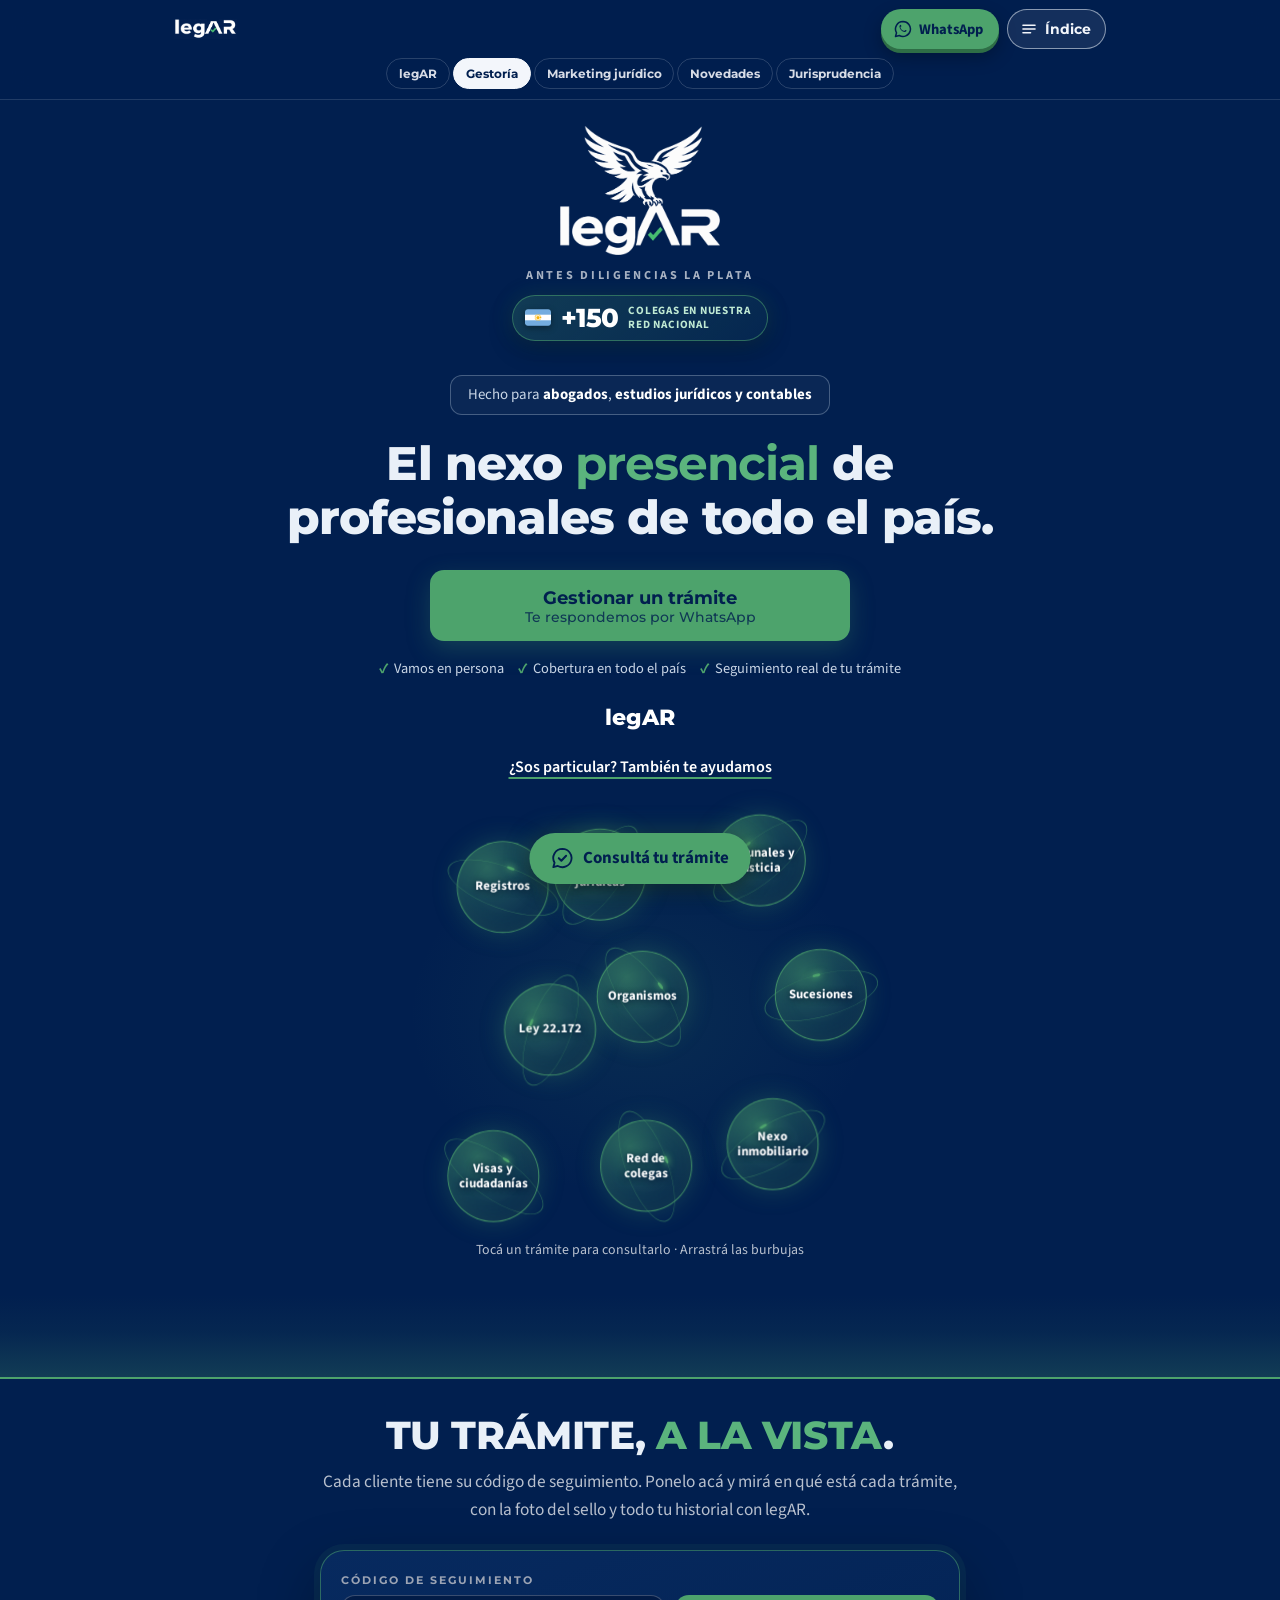
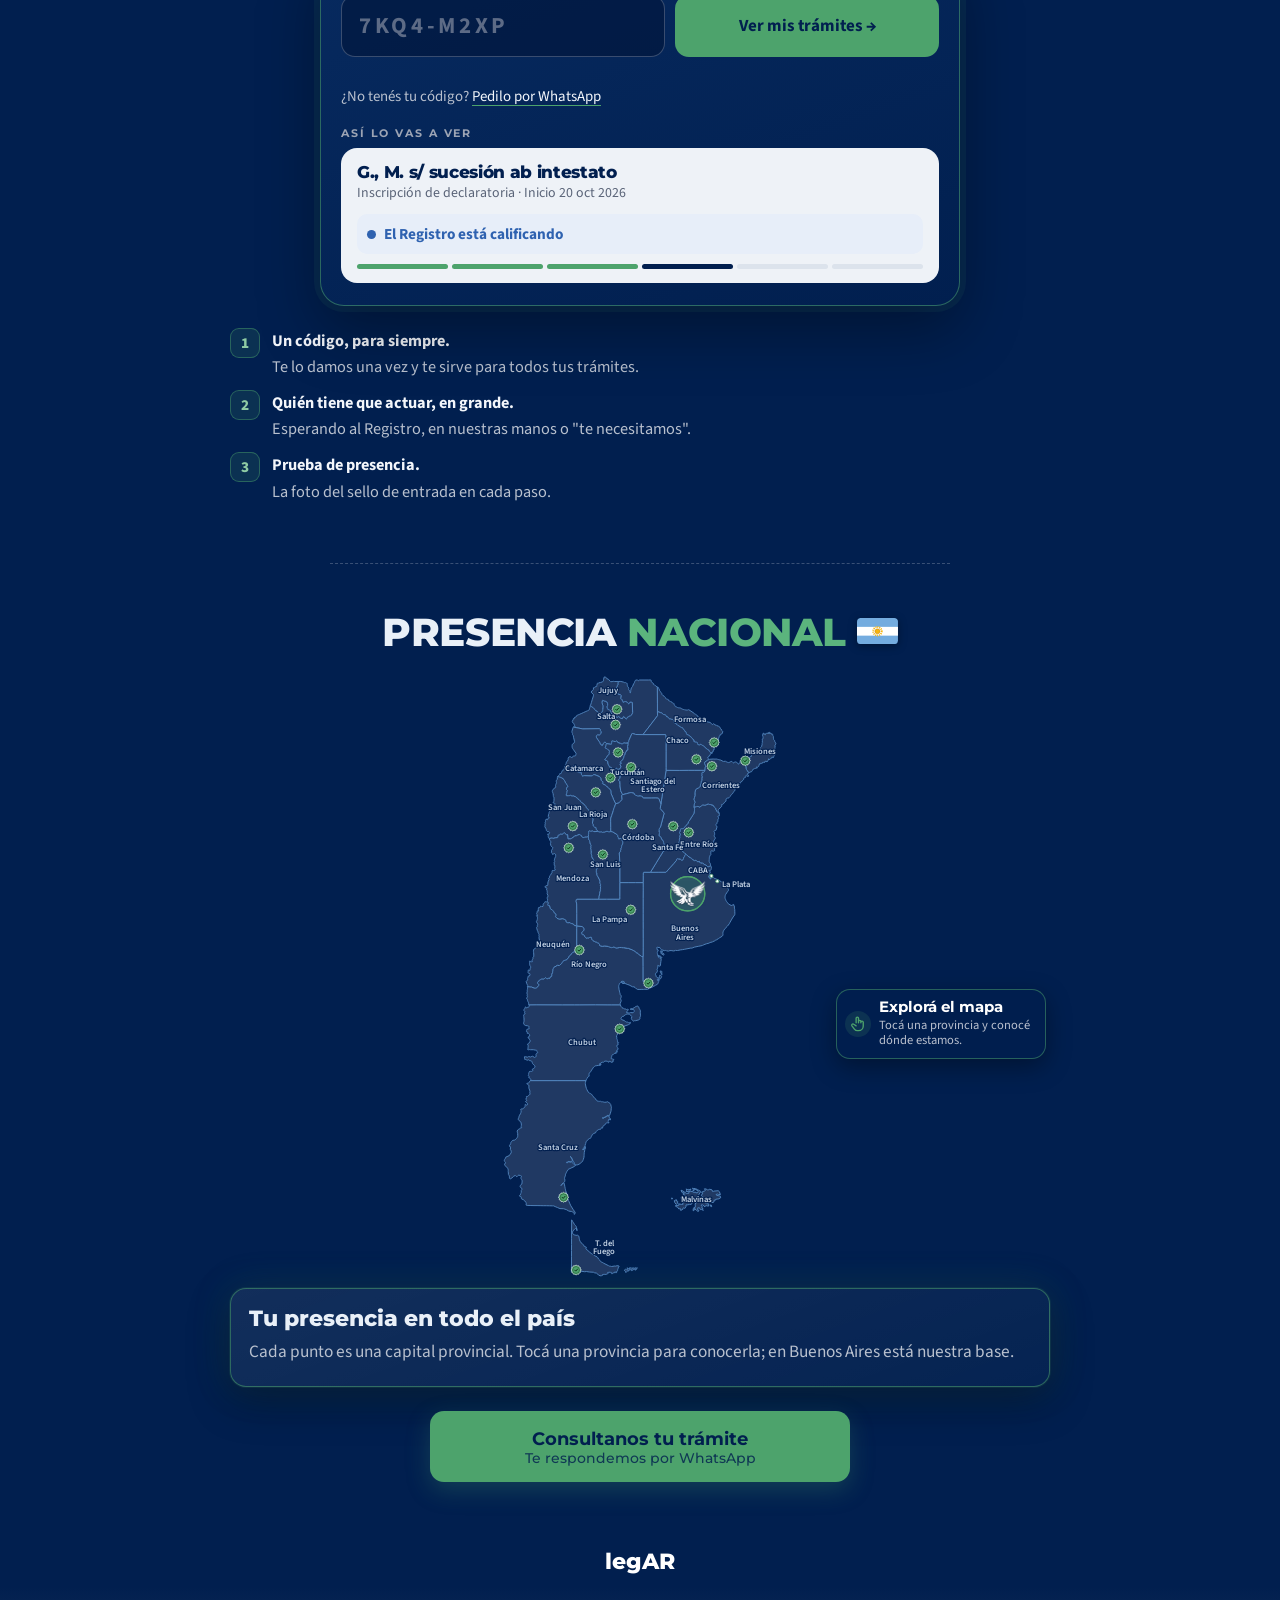
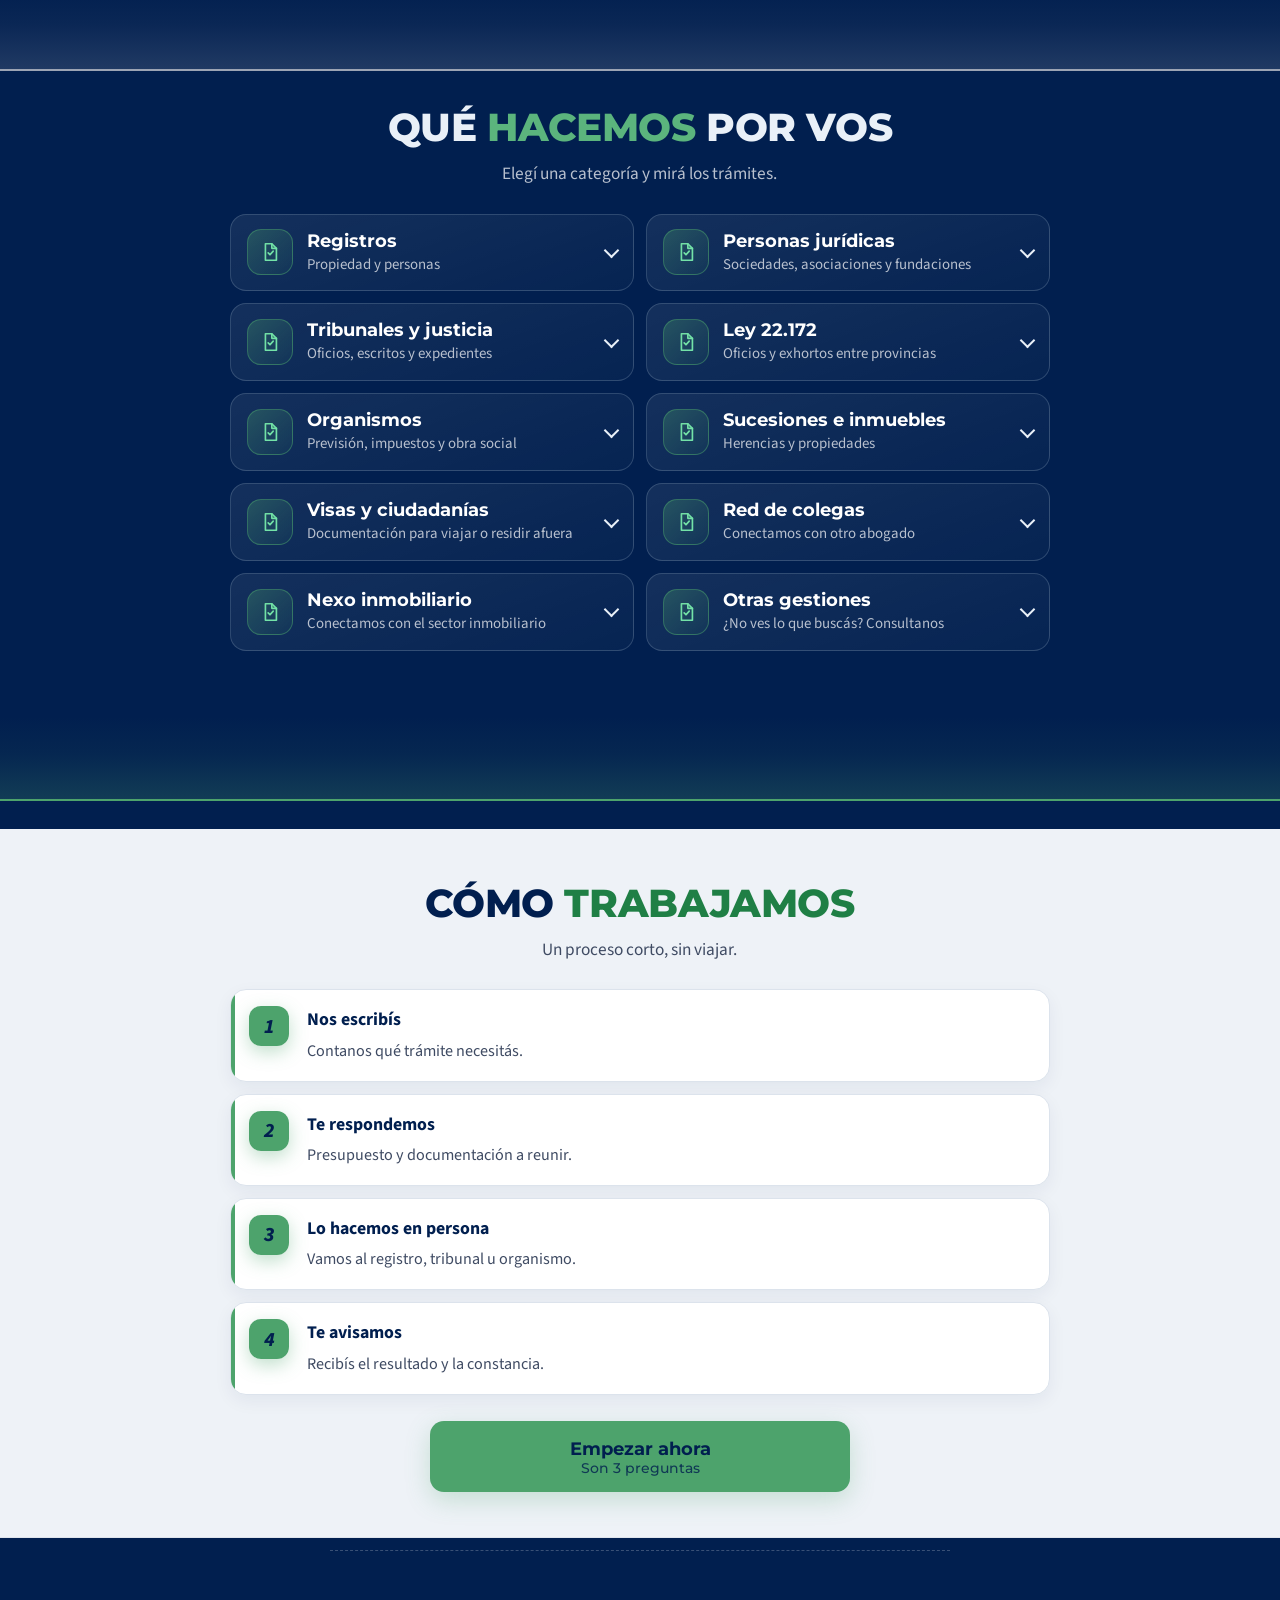
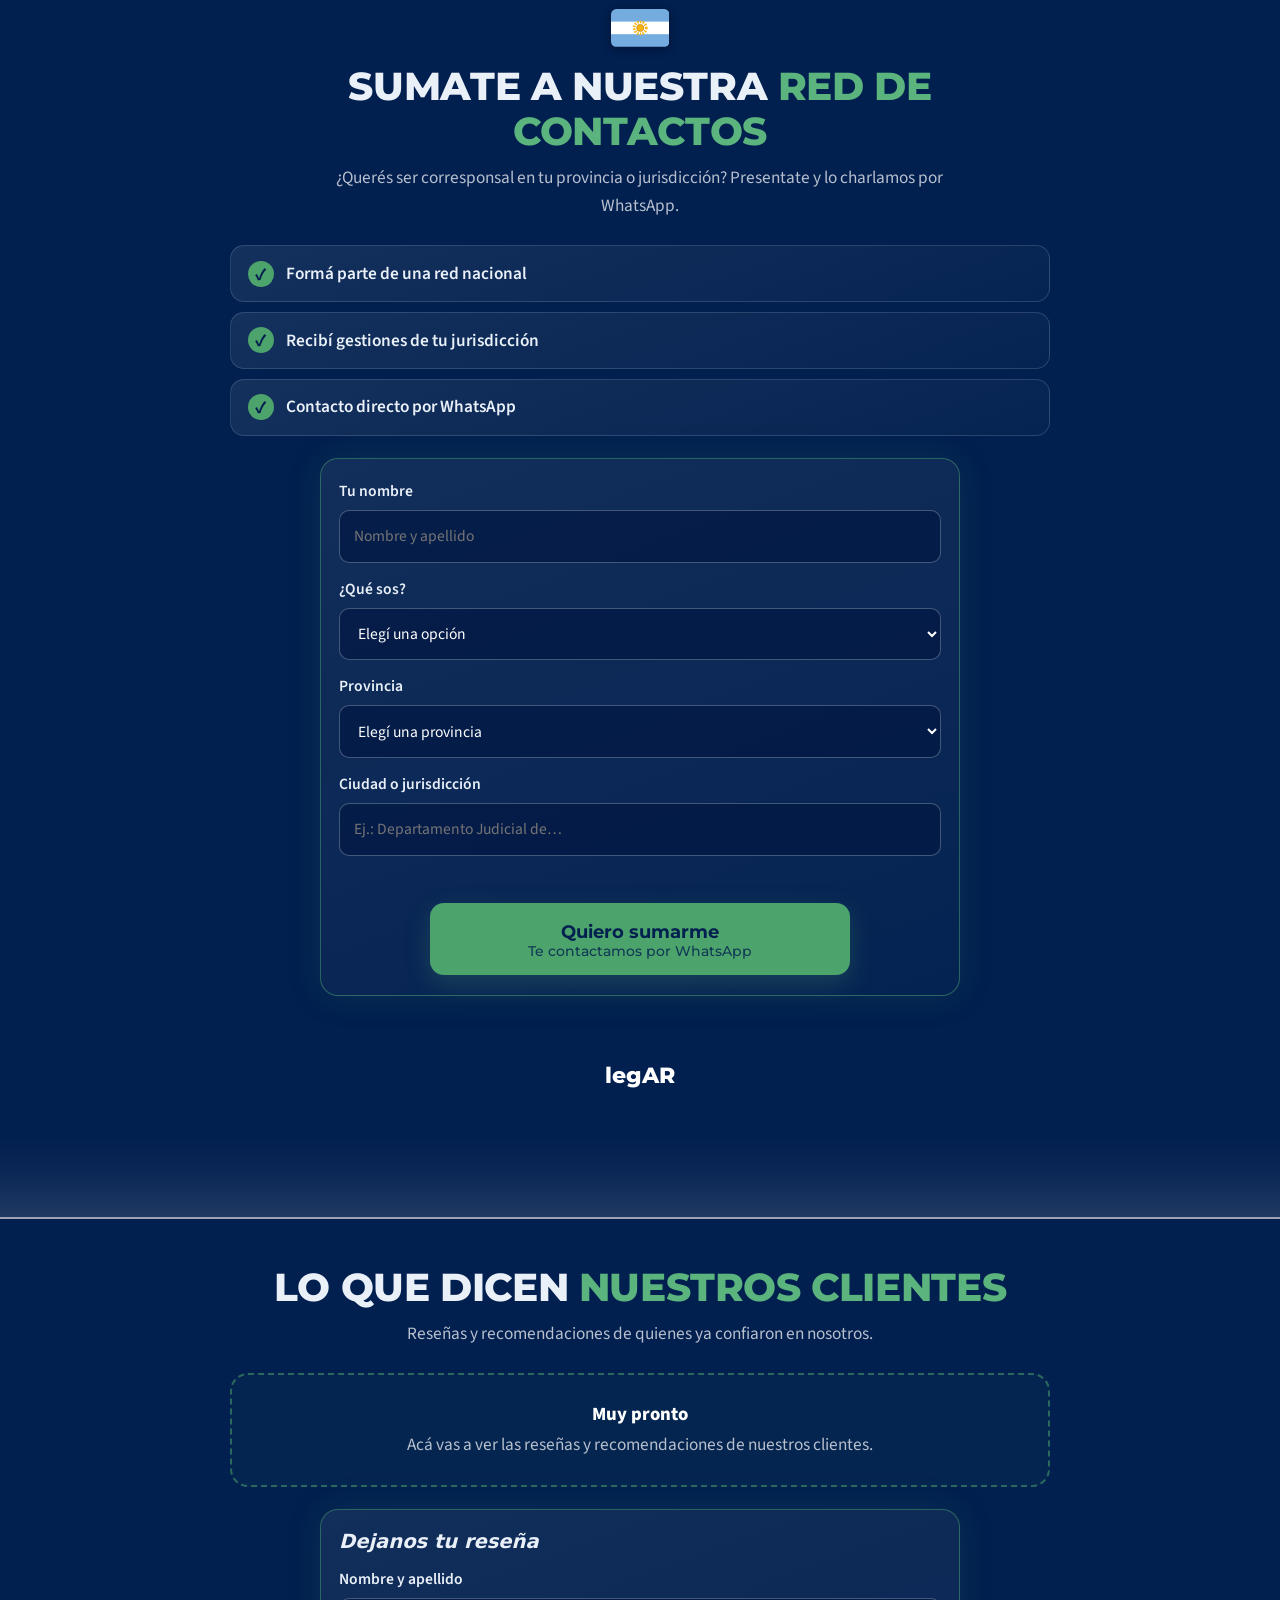
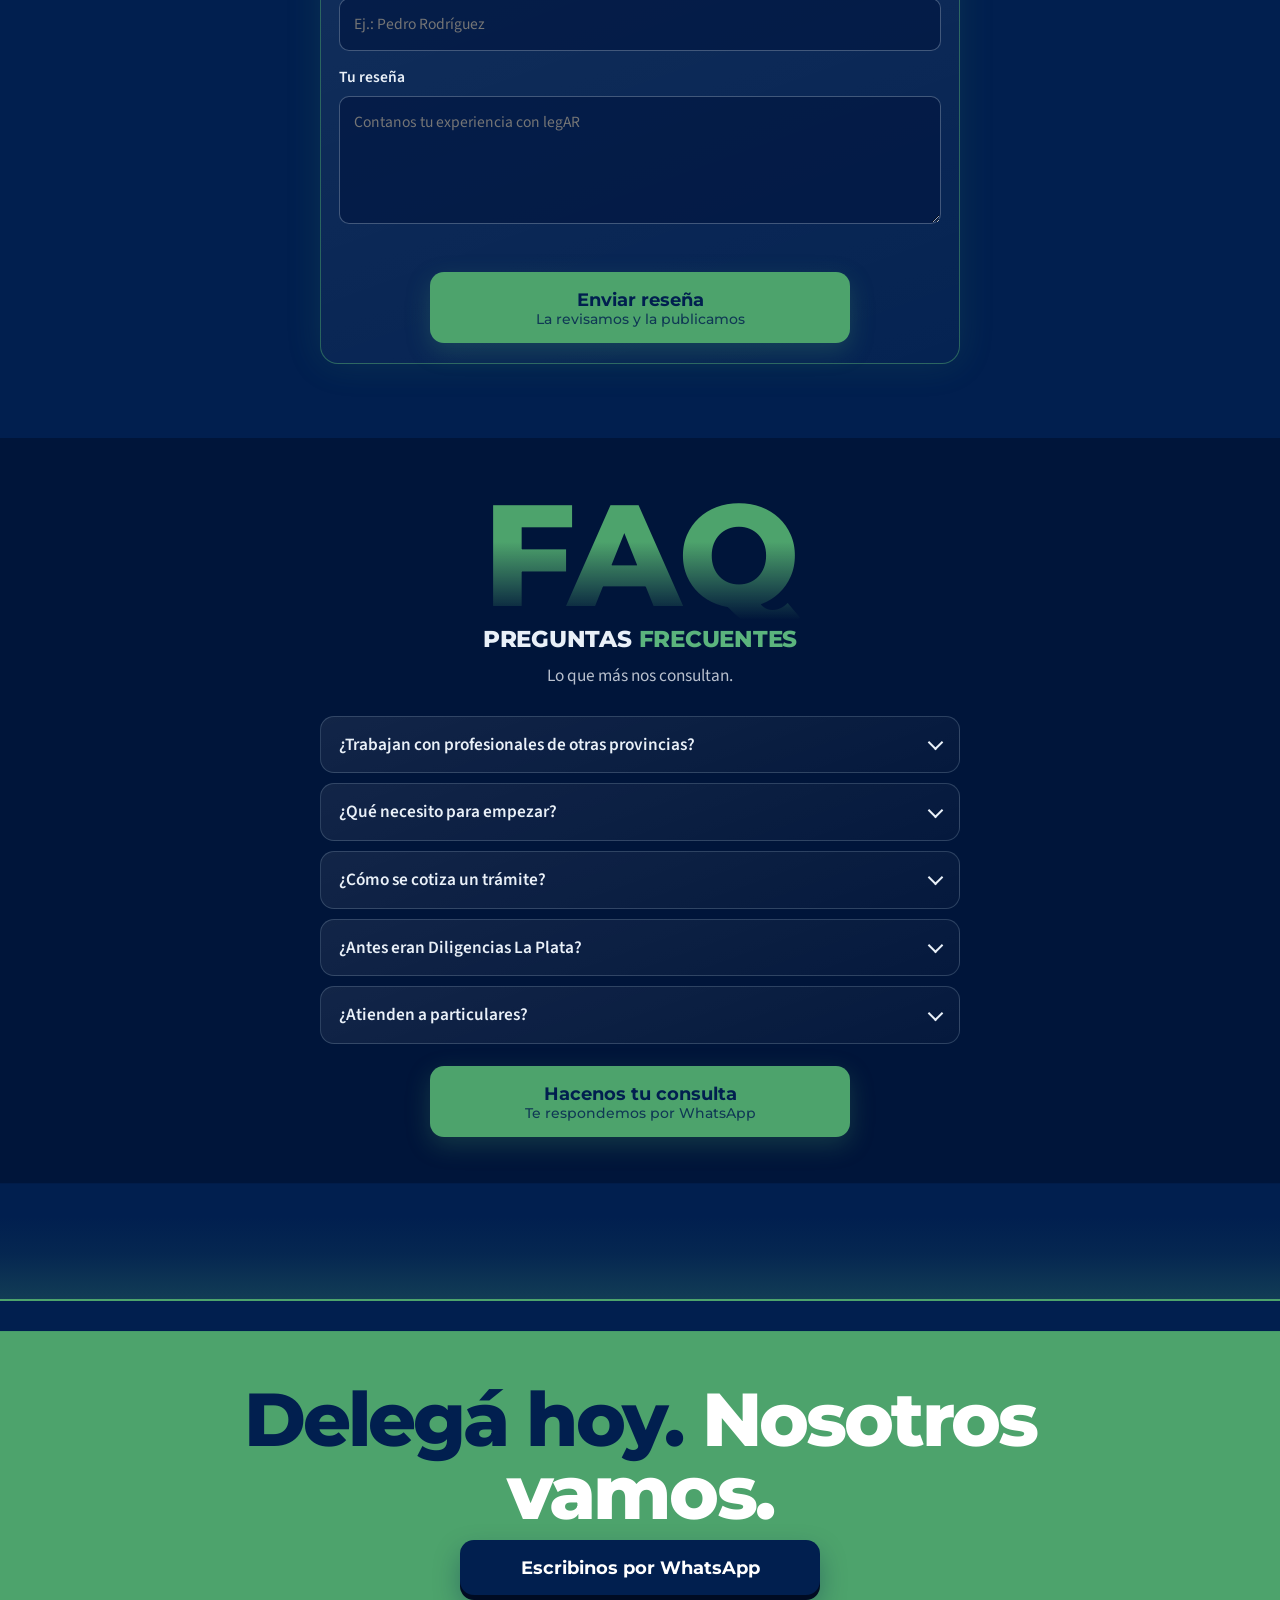
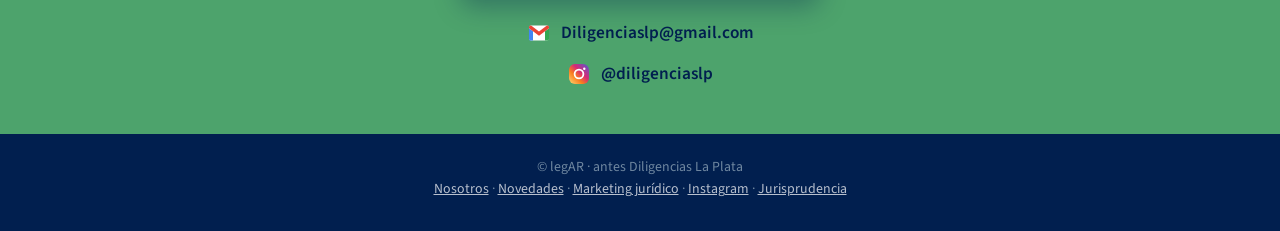
==== commit 49ab81cf: "Franjas de color, palabras destacadas en verde, cierres con llamado a la acción y secciones que apar" ====
--- a/gestoria.html
+++ b/gestoria.html
@@ -320,7 +320,7 @@
 .c.top{text-align:center}
 @media (prefers-reduced-motion:reduce){html body .ali{animation:none}}
 </style>
-<link rel="stylesheet" href="barra.css?v=202611090320">
+<link rel="stylesheet" href="barra.css?v=202611090331">
 </head>
 <body>
 <script>(function(){try{if('scrollRestoration' in history)history.scrollRestoration='manual'}catch(e){}function t(){if(!location.hash)window.scrollTo(0,0)}t();window.addEventListener('load',t);window.addEventListener('pageshow',t)})();</script>
@@ -386,7 +386,7 @@
 
 
 <div class="gb" aria-hidden="true" style="margin-top:20px"></div>
-<section><div class="c">
+<section class="bnd-paper"><div class="c">
 <h2 class="rev">Cómo <span class="hl">trabajamos</span></h2>
 <p class="sub rev">Un proceso corto, sin viajar.</p>
 <ol>
@@ -431,7 +431,7 @@
 <button class="btn" type="submit" id="vb">Enviar reseña<small>La revisamos y la publicamos</small></button>
 </form>
 </div></section>
-<section class="faq"><div class="c">
+<section class="bnd-deep faq"><div class="c">
 <div class="big rev" aria-hidden="true">FAQ</div>
 <h2 class="rev" style="font-size:1.35rem">Preguntas <span class="hl">frecuentes</span></h2>
 <p class="sub rev">Lo que más nos consultan.</p>
@@ -443,8 +443,8 @@
 <button class="btn go" type="button" style="margin-top:22px">Hacenos tu consulta<small>Te respondemos por WhatsApp</small></button>
 </div></section>
 
-<div class="gb" aria-hidden="true" style="margin-bottom:30px"></div><section class="ct"><div class="c">
-<h2 class="rev">Delegalo <span class="hl">hoy</span></h2>
+<div class="gb" aria-hidden="true" style="margin-bottom:30px"></div><section class="bnd-green ct"><div class="c">
+<h2 class="rev">Delegá hoy. <span class="hl">Nosotros vamos.</span></h2>
 <a class="btn" href="https://wa.me/5492215581661" target="_blank" rel="noopener">Escribinos por WhatsApp</a>
 <div class="l"><a href="mailto:Diligenciaslp@gmail.com"><svg viewBox="0 0 24 24" aria-hidden="true"><rect x="2" y="4.5" width="20" height="15" rx="2" fill="#fff"/><path d="M2 7.2V18a1.5 1.5 0 001.5 1.5H6V10.2z" fill="#4285f4"/><path d="M22 7.2V18a1.5 1.5 0 01-1.5 1.5H18V10.2z" fill="#34a853"/><path d="M2 7.2L6 10.2 12 14.7 18 10.2 22 7.2V6a1.5 1.5 0 00-2.4-1.2L12 10.5 4.4 4.8A1.5 1.5 0 002 6z" fill="#ea4335"/></svg>Diligenciaslp@gmail.com</a><a href="https://instagram.com/diligenciaslp" target="_blank" rel="noopener"><svg viewBox="0 0 24 24" aria-hidden="true"><defs><linearGradient id="ig" x1="0" y1="1" x2="1" y2="0"><stop offset="0" stop-color="#feda75"/><stop offset=".35" stop-color="#fa7e1e"/><stop offset=".6" stop-color="#d62976"/><stop offset="1" stop-color="#4f5bd5"/></linearGradient></defs><rect x="2" y="2" width="20" height="20" rx="6" fill="url(#ig)"/><circle cx="12" cy="12" r="4.4" fill="none" stroke="#fff" stroke-width="1.8"/><circle cx="17.3" cy="6.7" r="1.2" fill="#fff"/></svg>@diligenciaslp</a></div>
 </div></section>
@@ -883,6 +883,6 @@
 if(!('IntersectionObserver' in window)){setTimeout(op,900);return}
 new IntersectionObserver(function(es){es.forEach(function(e){clearTimeout(t);if(e.isIntersecting)t=setTimeout(op,900);else cl()})},{rootMargin:'0px 0px -20% 0px'}).observe(el)})})();</script>
 <script>(function(){var h=document.getElementById('mhint'),w=document.getElementById('mw2');if(!h||!w)return;function off(){h.classList.add('off');w.removeEventListener('pointerdown',off)}w.addEventListener('pointerdown',off)})();</script>
-<script>window.LBIDX=[["Inicio", ".c.top"], ["Seguí tu trámite", "#seguimiento"], ["Mapa", "#mapa", "ar"], ["Servicios", "#serv"], ["Cómo trabajamos", "t:trabajamos"], ["Sumate a la red", "#red", "ar"], ["Reseñas", "#rese"], ["Preguntas frecuentes", ".faq"], ["Contacto", ".ct"]];</script><script>window.LBSEG="https://claude.ai/artifact/NHejrAF3uGpX35ri957CVG";</script><script src="barra.js?v=202611090320"></script>
+<script>window.LBIDX=[["Inicio", ".c.top"], ["Seguí tu trámite", "#seguimiento"], ["Mapa", "#mapa", "ar"], ["Servicios", "#serv"], ["Cómo trabajamos", "t:trabajamos"], ["Sumate a la red", "#red", "ar"], ["Reseñas", "#rese"], ["Preguntas frecuentes", ".faq"], ["Contacto", ".ct"]];</script><script>window.LBSEG="https://claude.ai/artifact/NHejrAF3uGpX35ri957CVG";</script><script src="barra.js?v=202611090331"></script>
 </body>
 </html>
--- a/barra.css
+++ b/barra.css
@@ -135,3 +135,59 @@
 .fqmore[hidden]{display:none!important}
 .cqh{font:800 1.25rem Montserrat,system-ui,sans-serif;margin:30px 0 6px;color:#F3F6FB}
 
+
+/* ===== palabras destacadas: en verde, sin recuadro ===== */
+html body .hl{background:none!important;box-shadow:none!important;transform:none!important;padding:0!important;border-radius:0!important;color:#5BB47D!important;display:inline!important;font-style:inherit!important}
+
+/* ===== franjas de color (pocas, para cortar el azul) ===== */
+.bnd-paper,.bnd-green,.bnd-deep{position:relative;clip-path:inset(0 -100vmax)}
+html body section.bnd-paper,html body section.bnd-green,html body section.bnd-deep{padding-top:52px!important;padding-bottom:46px!important;margin-top:28px}
+.bnd-blk{padding:26px 0 30px;margin:28px 0 8px}
+.bnd-paper{background:#EEF2F7!important;box-shadow:0 0 0 100vmax #EEF2F7!important;color:#011F4F}
+.bnd-green{background:#4DA36C!important;box-shadow:0 0 0 100vmax #4DA36C!important;color:#011F4F}
+.bnd-deep{background:#00153A!important;box-shadow:0 0 0 100vmax #00153A!important}
+.bnd-tail{margin-top:0!important;padding-top:0!important}
+html body section.bnd-green+section.bnd-tail{margin-top:0}
+/* franja clara: textos y tarjetas */
+.bnd-paper h2,.bnd-paper h3,.bnd-paper b,.bnd-paper strong,.bnd-paper .dw,.bnd-paper .dfin,.bnd-paper summary{color:#011F4F!important}
+.bnd-paper .sub,.bnd-paper p,.bnd-paper small,.bnd-paper li>span,.bnd-paper .dd,.bnd-paper .dc span,.bnd-paper .adc p,.bnd-paper a.jb span{color:#3F4B63!important}
+.bnd-paper .hl,.bnd-paper .dc b,.bnd-paper .kick,.bnd-paper .jt,.bnd-paper a.jb i{color:#1F7F45!important}
+.bnd-paper ol li,.bnd-paper .dic,.bnd-paper .adc,.bnd-paper a.jb,.bnd-paper details,.bnd-paper .blk{background:#fff!important;border:1px solid #DCE3EC!important;box-shadow:0 6px 18px rgba(1,31,79,.06)!important}
+.bnd-paper .dic .da{border-bottom-color:#DCE3EC!important}.bnd-paper .dn,.bnd-paper .dn small,.bnd-paper .dw span{color:#5A6478!important}
+.bnd-paper .adc .og{color:#5A6478!important}
+.bnd-paper .adc a,.bnd-paper .ln a{color:#011F4F!important}
+.bnd-paper img.h2lg,.bnd-paper img.lglo,.bnd-paper .dfl{filter:brightness(0) saturate(100%) invert(9%) sepia(60%) saturate(4000%) hue-rotate(210deg)}
+.bnd-paper .btn small,.bnd-paper .btn span{color:inherit!important}
+.bnd-paper button,.bnd-paper .vermas{color:#011F4F;border-color:#B8C4D4}
+.bnd-paper [class*="ad"] [class*="vl"],.bnd-paper .adc .big,.bnd-paper .adc .num{color:#1F7F45!important}
+/* franja verde: el cierre que pide el contacto */
+.bnd-green h2{color:#011F4F!important;font-size:clamp(2.2rem,10.5vw,4.4rem)!important;line-height:.98!important;letter-spacing:-.04em!important;text-transform:none!important}
+.bnd-green .hl{color:#fff!important}
+.bnd-green .sub,.bnd-green p,.bnd-green small,.bnd-green label,.bnd-green .ar2 a span{color:#011F4F!important}
+.bnd-green .btn,.bnd-green a.btn{background:#011F4F!important;color:#fff!important;box-shadow:0 5px 0 #000B22,0 12px 26px rgba(1,31,79,.35)!important}
+.bnd-green .btn small{color:#C9D6E6!important}
+.bnd-green .l a,.bnd-green .ct2 a,.bnd-green a:not(.btn){color:#011F4F!important}
+.bnd-green .l svg{color:#011F4F}
+.bnd-green .ar2 a{background:rgba(255,255,255,.18)!important;border-color:rgba(1,31,79,.35)!important}
+.bnd-green .ar2 a b{color:#011F4F!important}.bnd-green .ar2 a em{color:#fff!important}
+.bnd-green .rf{background:rgba(255,255,255,.2)!important;border-color:rgba(1,31,79,.25)!important;box-shadow:none!important}
+.bnd-green .rf input,.bnd-green .rf select,.bnd-green .rf textarea{background:#fff!important;color:#011F4F!important;border-color:rgba(1,31,79,.25)!important}
+.bnd-green .rf input::placeholder,.bnd-green .rf textarea::placeholder{color:#6B7891}
+.bnd-green .er{color:#5C0B0B!important}
+@keyframes waPressNavy{0%,58%,100%{transform:translateY(0)}64%,76%{transform:translateY(4px)}70%,82%{transform:translateY(0)}}
+html body .bnd-green a.btn[href*="wa.me"]{animation-name:waPressNavy}
+
+/* ===== secciones que aparecen al bajar ===== */
+html.lg-rvon .lg-rv{opacity:0;transform:translateY(26px);transition:opacity .7s ease,transform .7s cubic-bezier(.2,.7,.2,1)}
+html.lg-rvon .lg-rv.lg-in{opacity:1;transform:none}
+@media (prefers-reduced-motion:reduce){html.lg-rvon .lg-rv{opacity:1;transform:none;transition:none}}
+/* tarjetas de valores sobre la franja clara */
+.bnd-paper .vj{background:#fff!important;border:1px solid #DCE3EC!important;box-shadow:0 6px 18px rgba(1,31,79,.06)!important}
+.bnd-paper .vj .jr{color:#5A6478!important}
+.bnd-paper .vj .un{color:#011F4F!important}
+.bnd-paper .vj .vl{color:#1F7F45!important}
+.bnd-paper .vj .vg{color:#011F4F!important}
+.bnd-paper .vj small{color:#5A6478!important}
+.bnd-paper .vj a,.bnd-paper a.more{color:#011F4F!important;text-decoration-color:#4DA36C!important}
+.bnd-paper details summary,.bnd-paper details p,.bnd-paper details span{color:#011F4F!important}
+.bnd-paper details .vj span,.bnd-paper details .vj small{color:#3F4B63!important}
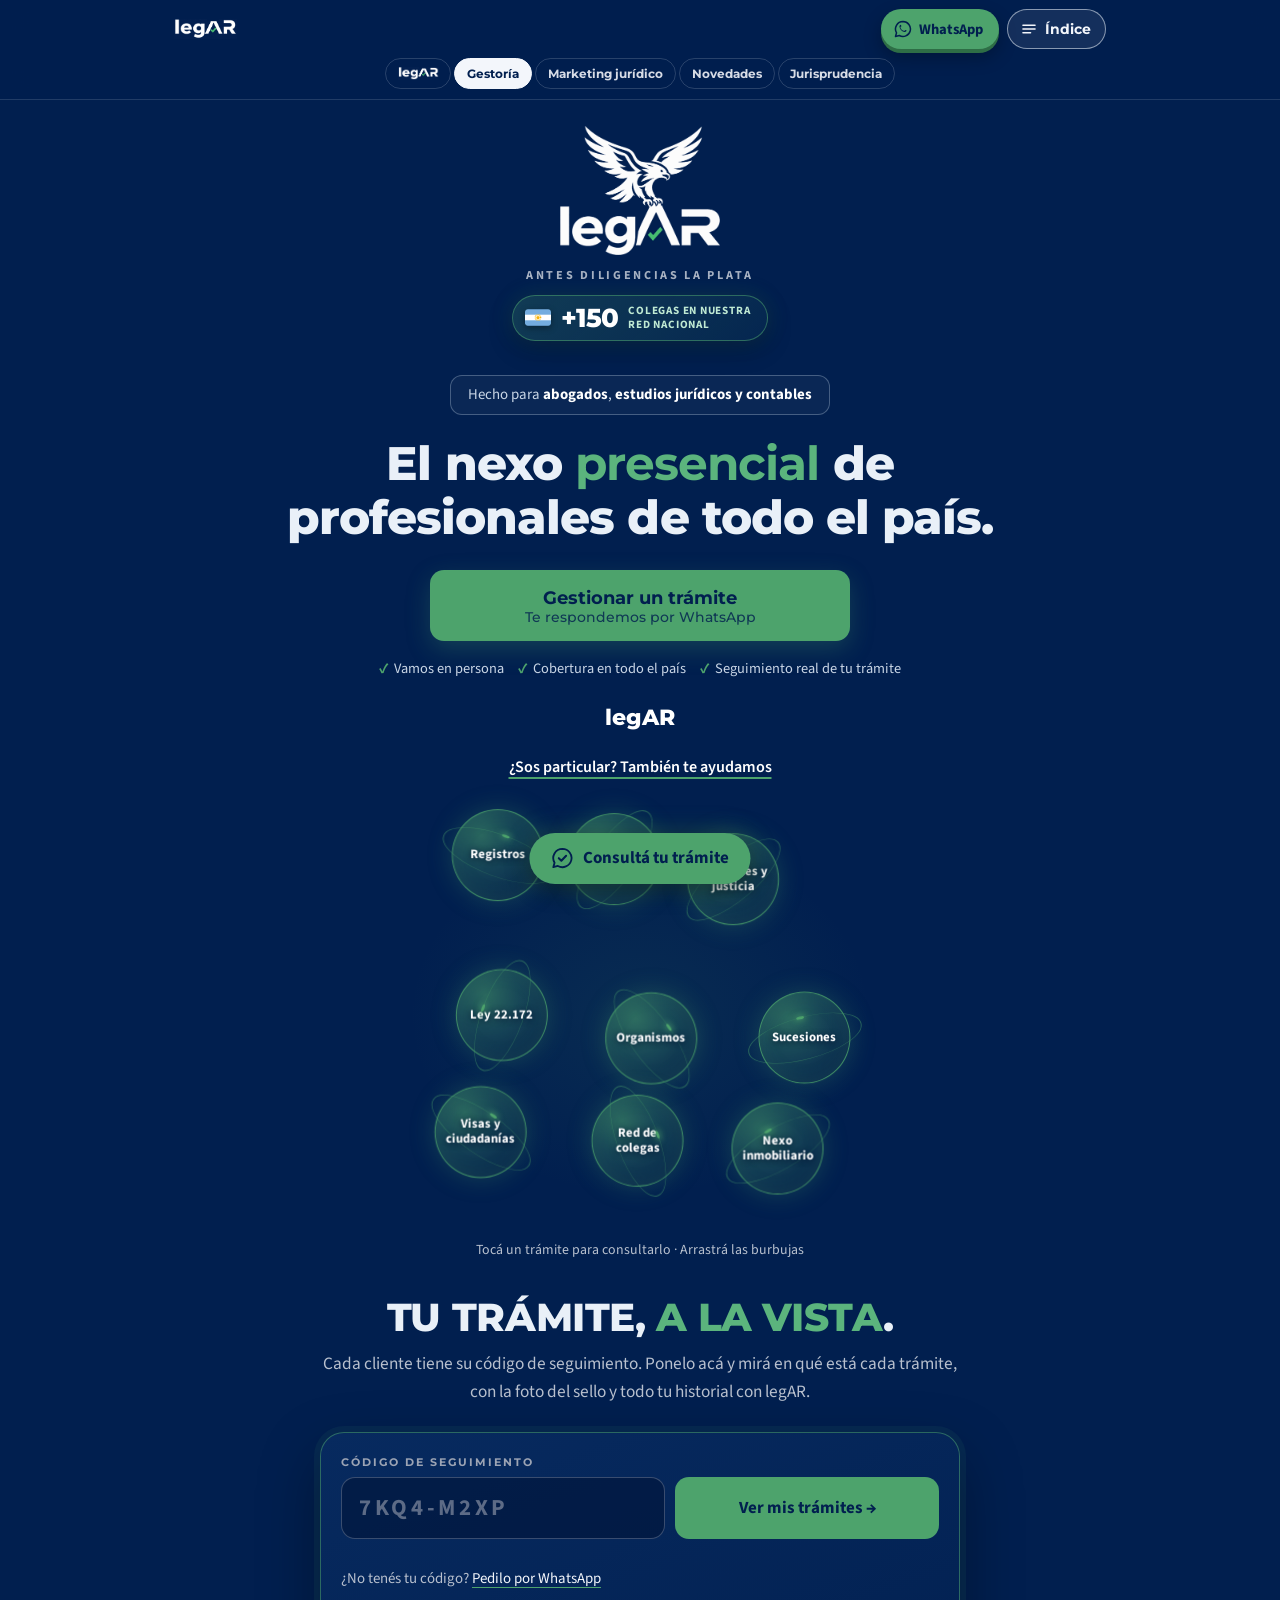
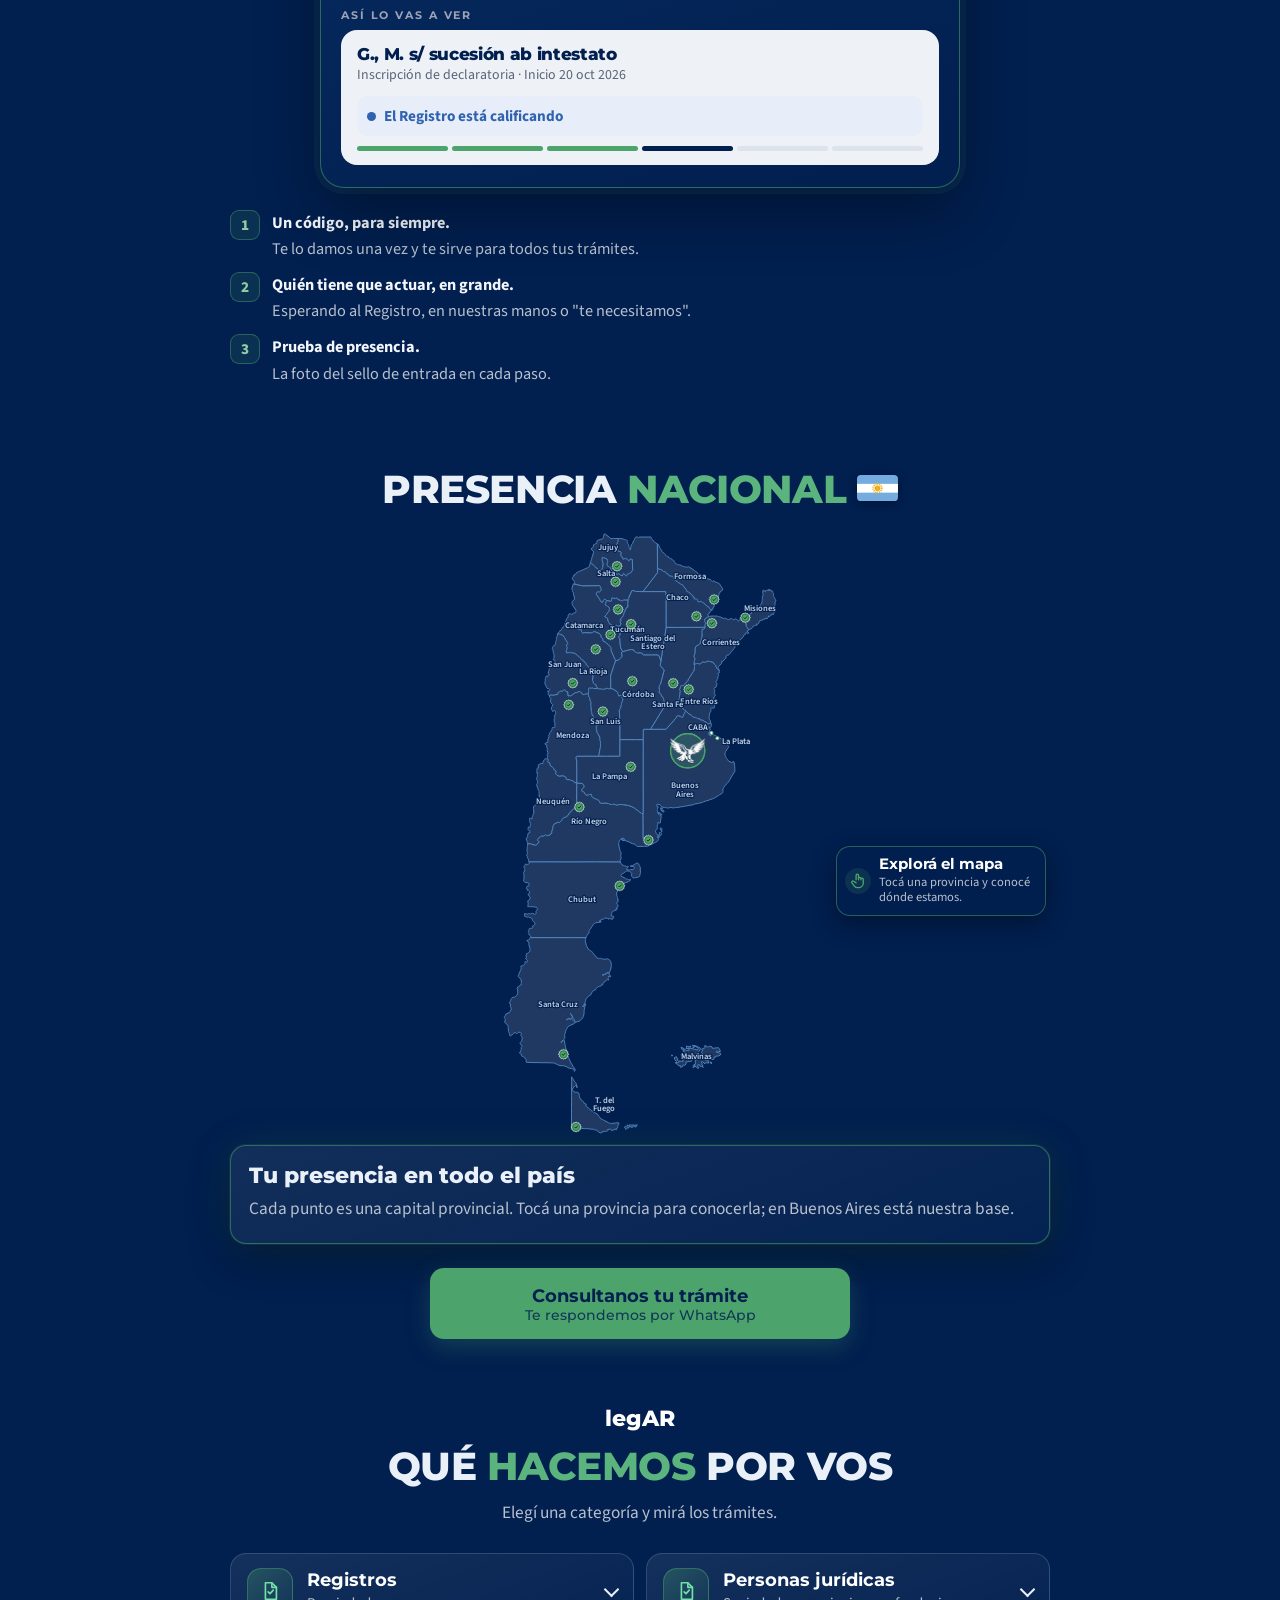
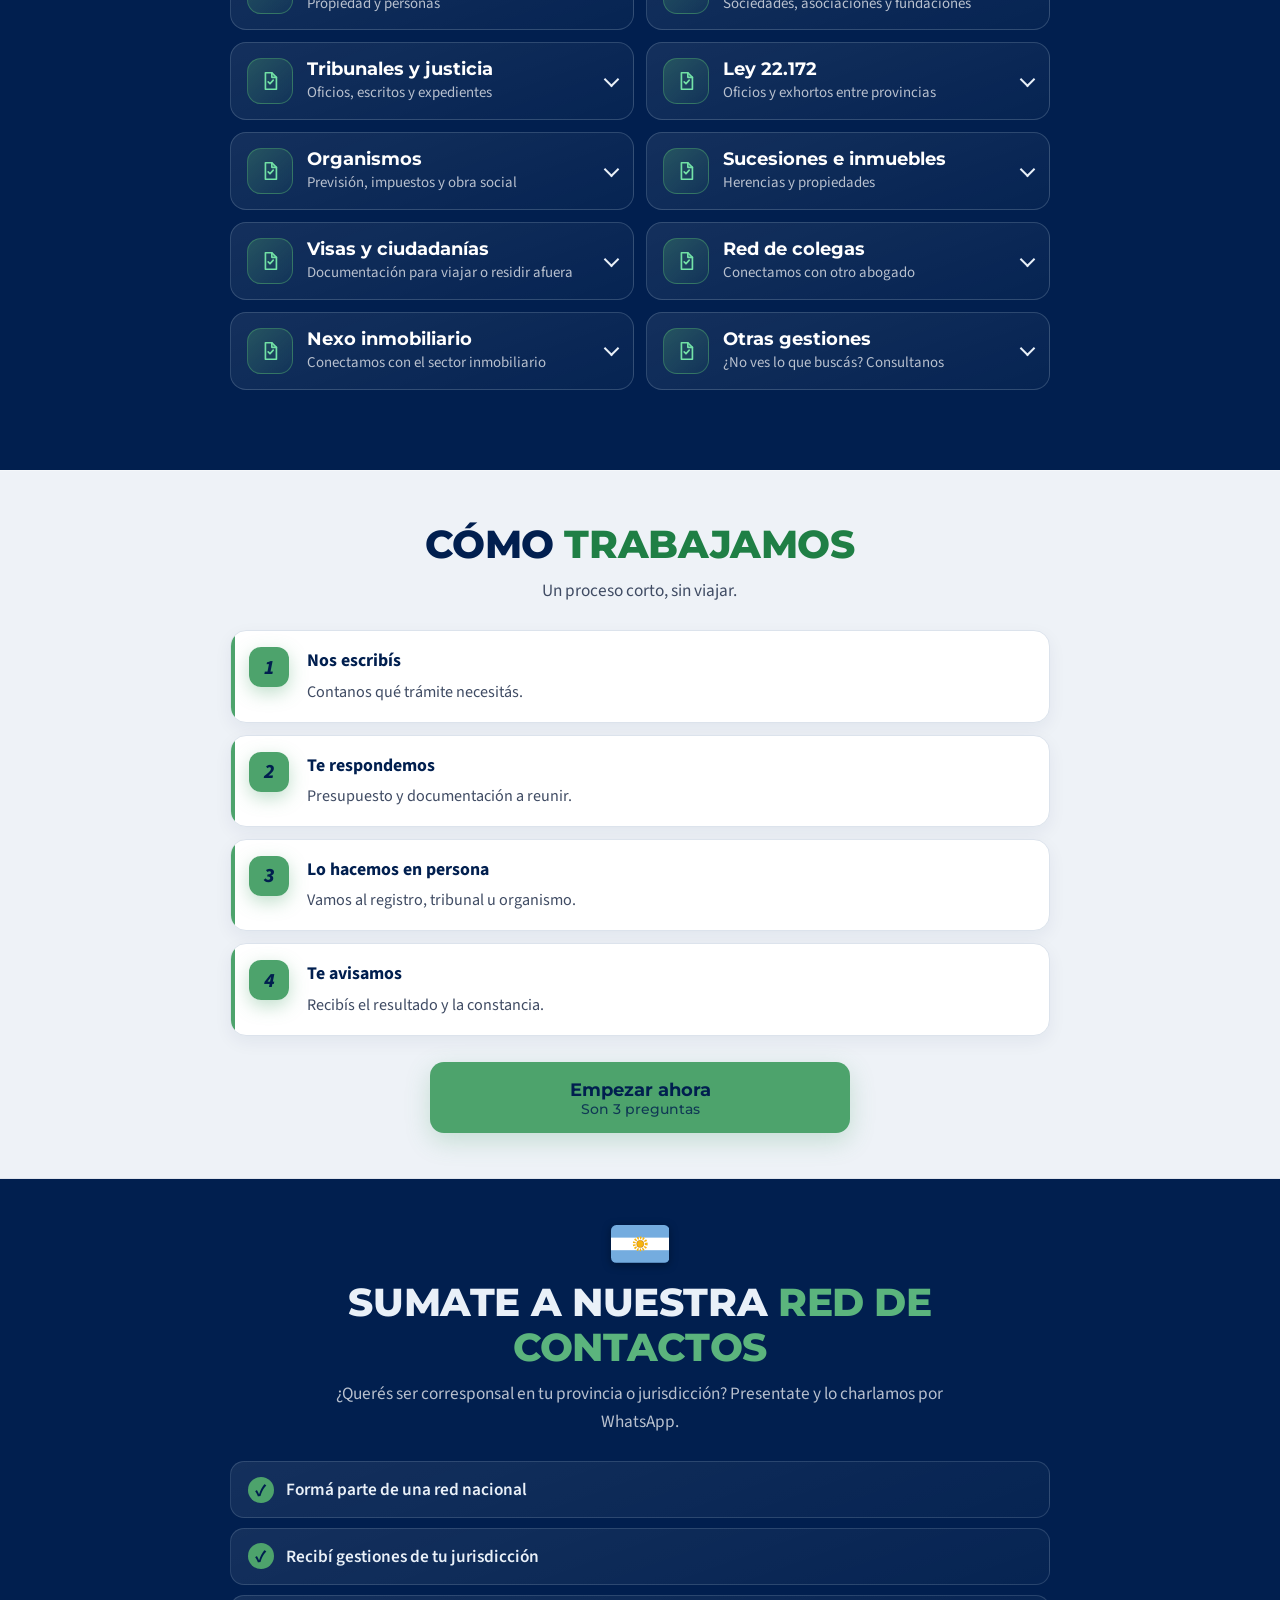
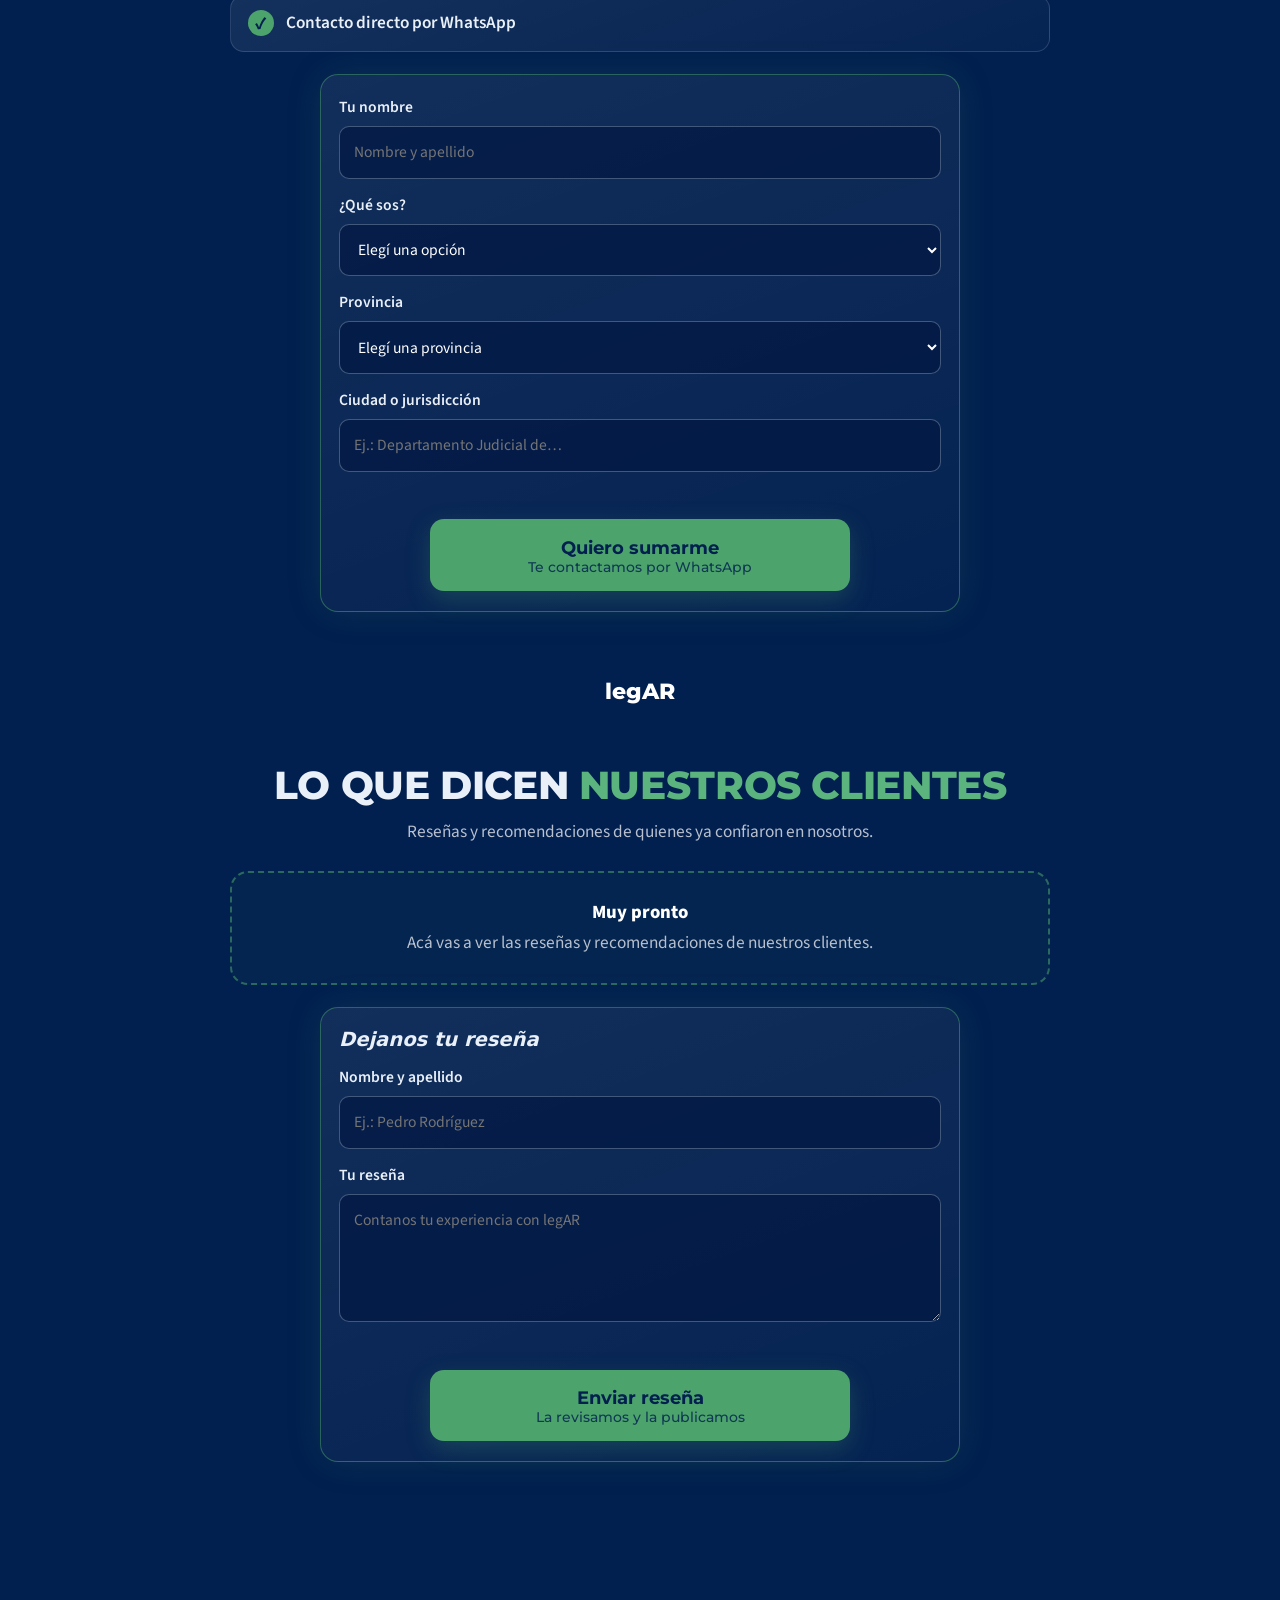
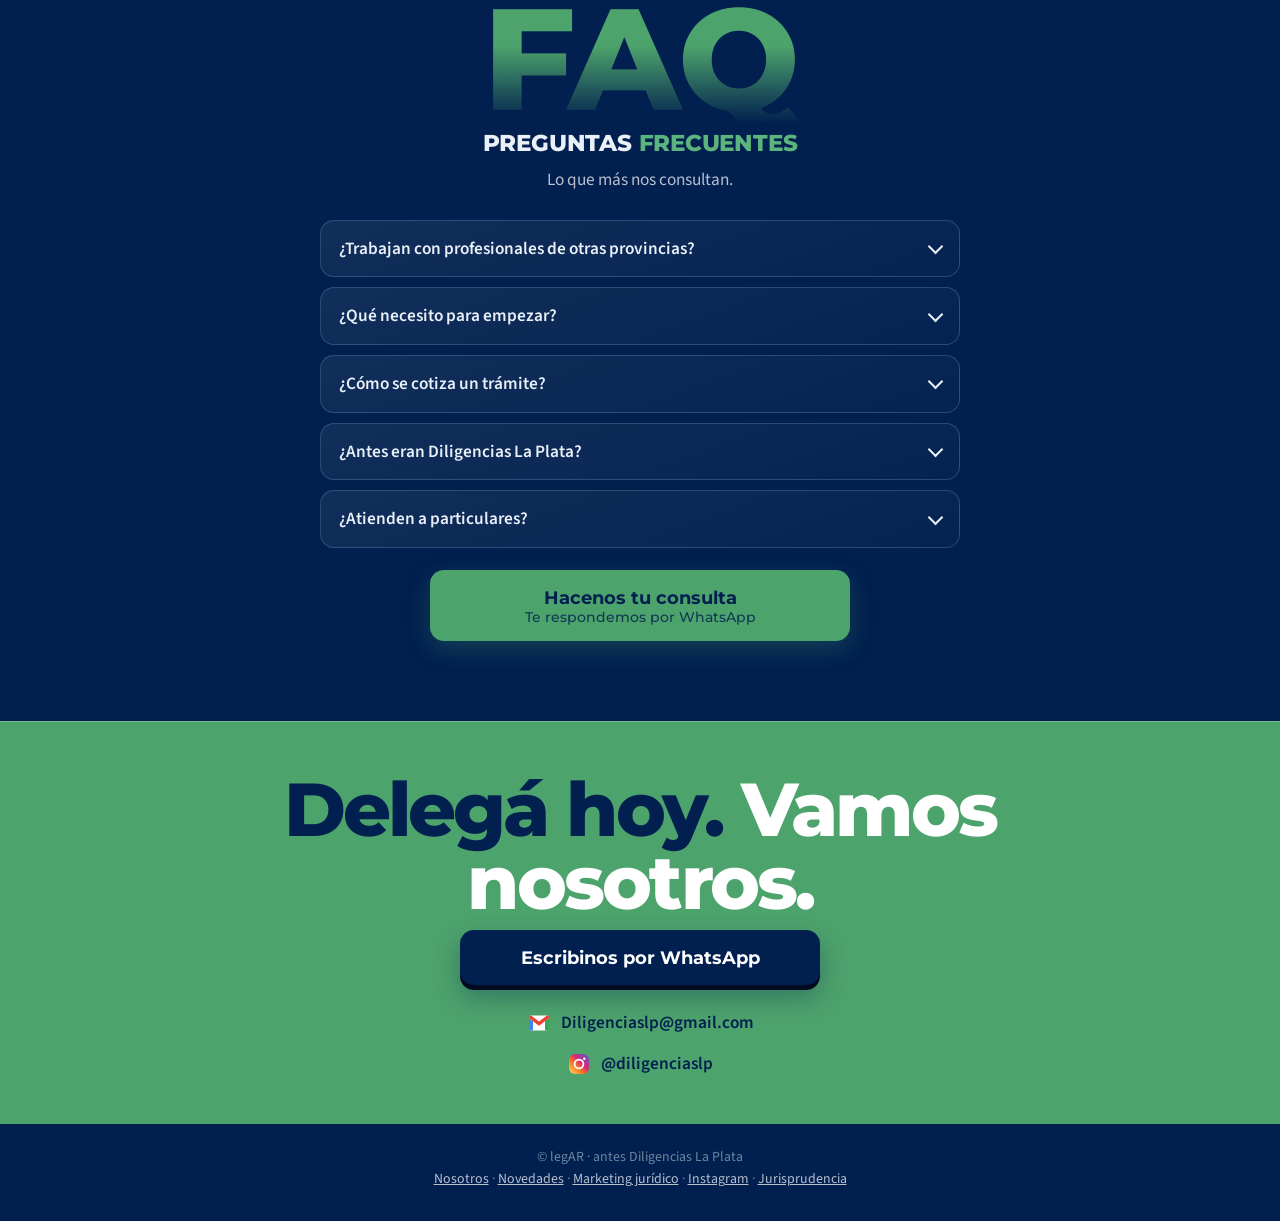
==== commit d02b5ef5: "Índice con Cerrar siempre visible, letras que se encienden al pasar, logo legAR en solapa, títulos e" ====
--- a/gestoria.html
+++ b/gestoria.html
@@ -320,11 +320,11 @@
 .c.top{text-align:center}
 @media (prefers-reduced-motion:reduce){html body .ali{animation:none}}
 </style>
-<link rel="stylesheet" href="barra.css?v=202611090331">
+<link rel="stylesheet" href="barra.css?v=202611090339">
 </head>
 <body>
 <script>(function(){try{if('scrollRestoration' in history)history.scrollRestoration='manual'}catch(e){}function t(){if(!location.hash)window.scrollTo(0,0)}t();window.addEventListener('load',t);window.addEventListener('pageshow',t)})();</script>
-<header class="lb" id="lbar"><div class="lbin"><a class="lblg" href="index.html" aria-label="legAR, inicio"><img src="legar-tab-blanco.png" alt="legAR" width="63" height="20"></a><a class="lbcta" href="https://wa.me/5492215581661?text=Hola%2C%20vengo%20de%20la%20web%20de%20legAR.%20Quiero%20delegar%20un%20tr%C3%A1mite." target="_blank" rel="noopener"><svg viewBox="0 0 24 24" aria-hidden="true"><path d="M12 2a10 10 0 00-8.6 15.1L2 22l5-1.3A10 10 0 1012 2z" fill="none" stroke="currentColor" stroke-width="2" stroke-linejoin="round"/><path d="M8.5 9.2c.3 2.6 2.7 5 5.3 5.3l1.2-1.3 1.9.9c-.3 1.3-1.4 1.9-2.6 1.8-3.6-.4-6.6-3.4-7-7-.1-1.2.5-2.3 1.8-2.6l.9 1.9z" fill="currentColor"/></svg>WhatsApp</a><button class="lbix" id="lbmb" type="button" aria-expanded="false" aria-controls="lbmn"><svg class="ich" viewBox="0 0 24 24" fill="none" stroke="currentColor" stroke-width="2.2" stroke-linecap="round" aria-hidden="true"><path d="M4 7h16M4 12h16M4 17h10"/></svg><svg class="icx" viewBox="0 0 24 24" fill="none" stroke="currentColor" stroke-width="2.2" stroke-linecap="round" aria-hidden="true"><path d="M6 6l12 12M18 6L6 18"/></svg><span class="t">Índice</span></button></div><nav class="lbtabs" aria-label="Páginas"><a href="index.html">legAR</a><a href="gestoria.html" aria-current="page">Gestoría</a><a href="marketing.html">Marketing jurídico</a><a href="novedades.html">Novedades</a><a href="jurisprudencia.html">Jurisprudencia</a></nav></header><nav class="lbmn" id="lbmn" aria-label="Índice"><div class="lbmw"><p class="lbml">En esta página</p><ol id="lbix"></ol><div class="lbft"><a href="https://instagram.com/diligenciaslp" target="_blank" rel="noopener">Instagram</a><a href="https://wa.me/5492215581661" target="_blank" rel="noopener">WhatsApp 221 558-1661</a><span>Diligenciaslp@gmail.com</span></div></div></nav>
+<header class="lb" id="lbar"><div class="lbin"><a class="lblg" href="index.html" aria-label="legAR, inicio"><img src="legar-tab-blanco.png" alt="legAR" width="63" height="20"></a><a class="lbcta" href="https://wa.me/5492215581661?text=Hola%2C%20vengo%20de%20la%20web%20de%20legAR.%20Quiero%20delegar%20un%20tr%C3%A1mite." target="_blank" rel="noopener"><svg viewBox="0 0 24 24" aria-hidden="true"><path d="M12 2a10 10 0 00-8.6 15.1L2 22l5-1.3A10 10 0 1012 2z" fill="none" stroke="currentColor" stroke-width="2" stroke-linejoin="round"/><path d="M8.5 9.2c.3 2.6 2.7 5 5.3 5.3l1.2-1.3 1.9.9c-.3 1.3-1.4 1.9-2.6 1.8-3.6-.4-6.6-3.4-7-7-.1-1.2.5-2.3 1.8-2.6l.9 1.9z" fill="currentColor"/></svg>WhatsApp</a><button class="lbix" id="lbmb" type="button" aria-expanded="false" aria-controls="lbmn"><svg class="ich" viewBox="0 0 24 24" fill="none" stroke="currentColor" stroke-width="2.2" stroke-linecap="round" aria-hidden="true"><path d="M4 7h16M4 12h16M4 17h10"/></svg><svg class="icx" viewBox="0 0 24 24" fill="none" stroke="currentColor" stroke-width="2.2" stroke-linecap="round" aria-hidden="true"><path d="M6 6l12 12M18 6L6 18"/></svg><span class="t">Índice</span></button></div><nav class="lbtabs" aria-label="Páginas"><a class="lbtlg" href="index.html" aria-label="legAR"><img class="w" src="legar-tab-blanco.png" alt="" width="47" height="15"><img class="n" src="legar-tab-marino.png" alt="" width="47" height="15"></a><a href="gestoria.html" aria-current="page">Gestoría</a><a href="marketing.html">Marketing jurídico</a><a href="novedades.html">Novedades</a><a href="jurisprudencia.html">Jurisprudencia</a></nav></header><nav class="lbmn" id="lbmn" aria-label="Índice"><div class="lbmw"><p class="lbml">En esta página</p><ol id="lbix"></ol><div class="lbft"><a href="https://instagram.com/diligenciaslp" target="_blank" rel="noopener">Instagram</a><a href="https://wa.me/5492215581661" target="_blank" rel="noopener">WhatsApp 221 558-1661</a><span>Diligenciaslp@gmail.com</span></div></div></nav>
 <div class="c top">
 <img class="lg" src="legar-logo-blanco.png" alt="legAR" width="230" height="186">
 <p class="lgs">antes Diligencias La Plata</p>
@@ -444,7 +444,7 @@
 </div></section>
 
 <div class="gb" aria-hidden="true" style="margin-bottom:30px"></div><section class="bnd-green ct"><div class="c">
-<h2 class="rev">Delegá hoy. <span class="hl">Nosotros vamos.</span></h2>
+<h2 class="rev">Delegá hoy. <span class="hl">Vamos nosotros.</span></h2>
 <a class="btn" href="https://wa.me/5492215581661" target="_blank" rel="noopener">Escribinos por WhatsApp</a>
 <div class="l"><a href="mailto:Diligenciaslp@gmail.com"><svg viewBox="0 0 24 24" aria-hidden="true"><rect x="2" y="4.5" width="20" height="15" rx="2" fill="#fff"/><path d="M2 7.2V18a1.5 1.5 0 001.5 1.5H6V10.2z" fill="#4285f4"/><path d="M22 7.2V18a1.5 1.5 0 01-1.5 1.5H18V10.2z" fill="#34a853"/><path d="M2 7.2L6 10.2 12 14.7 18 10.2 22 7.2V6a1.5 1.5 0 00-2.4-1.2L12 10.5 4.4 4.8A1.5 1.5 0 002 6z" fill="#ea4335"/></svg>Diligenciaslp@gmail.com</a><a href="https://instagram.com/diligenciaslp" target="_blank" rel="noopener"><svg viewBox="0 0 24 24" aria-hidden="true"><defs><linearGradient id="ig" x1="0" y1="1" x2="1" y2="0"><stop offset="0" stop-color="#feda75"/><stop offset=".35" stop-color="#fa7e1e"/><stop offset=".6" stop-color="#d62976"/><stop offset="1" stop-color="#4f5bd5"/></linearGradient></defs><rect x="2" y="2" width="20" height="20" rx="6" fill="url(#ig)"/><circle cx="12" cy="12" r="4.4" fill="none" stroke="#fff" stroke-width="1.8"/><circle cx="17.3" cy="6.7" r="1.2" fill="#fff"/></svg>@diligenciaslp</a></div>
 </div></section>
@@ -883,6 +883,6 @@
 if(!('IntersectionObserver' in window)){setTimeout(op,900);return}
 new IntersectionObserver(function(es){es.forEach(function(e){clearTimeout(t);if(e.isIntersecting)t=setTimeout(op,900);else cl()})},{rootMargin:'0px 0px -20% 0px'}).observe(el)})})();</script>
 <script>(function(){var h=document.getElementById('mhint'),w=document.getElementById('mw2');if(!h||!w)return;function off(){h.classList.add('off');w.removeEventListener('pointerdown',off)}w.addEventListener('pointerdown',off)})();</script>
-<script>window.LBIDX=[["Inicio", ".c.top"], ["Seguí tu trámite", "#seguimiento"], ["Mapa", "#mapa", "ar"], ["Servicios", "#serv"], ["Cómo trabajamos", "t:trabajamos"], ["Sumate a la red", "#red", "ar"], ["Reseñas", "#rese"], ["Preguntas frecuentes", ".faq"], ["Contacto", ".ct"]];</script><script>window.LBSEG="https://claude.ai/artifact/NHejrAF3uGpX35ri957CVG";</script><script src="barra.js?v=202611090331"></script>
+<script>window.LBIDX=[["Inicio", ".c.top"], ["Seguí tu trámite", "#seguimiento"], ["Mapa", "#mapa", "ar"], ["Servicios", "#serv"], ["Cómo trabajamos", "t:trabajamos"], ["Sumate a la red", "#red", "ar"], ["Reseñas", "#rese"], ["Preguntas frecuentes", ".faq"], ["Contacto", ".ct"]];</script><script>window.LBSEG="https://claude.ai/artifact/NHejrAF3uGpX35ri957CVG";</script><script src="barra.js?v=202611090339"></script>
 </body>
 </html>
--- a/barra.css
+++ b/barra.css
@@ -156,7 +156,7 @@
 .bnd-paper .dic .da{border-bottom-color:#DCE3EC!important}.bnd-paper .dn,.bnd-paper .dn small,.bnd-paper .dw span{color:#5A6478!important}
 .bnd-paper .adc .og{color:#5A6478!important}
 .bnd-paper .adc a,.bnd-paper .ln a{color:#011F4F!important}
-.bnd-paper img.h2lg,.bnd-paper img.lglo,.bnd-paper .dfl{filter:brightness(0) saturate(100%) invert(9%) sepia(60%) saturate(4000%) hue-rotate(210deg)}
+.bnd-paper img.h2lg,.bnd-paper img.lglo,.bnd-paper .dfl{filter:none!important}
 .bnd-paper .btn small,.bnd-paper .btn span{color:inherit!important}
 .bnd-paper button,.bnd-paper .vermas{color:#011F4F;border-color:#B8C4D4}
 .bnd-paper [class*="ad"] [class*="vl"],.bnd-paper .adc .big,.bnd-paper .adc .num{color:#1F7F45!important}
@@ -191,3 +191,37 @@
 .bnd-paper .vj a,.bnd-paper a.more{color:#011F4F!important;text-decoration-color:#4DA36C!important}
 .bnd-paper details summary,.bnd-paper details p,.bnd-paper details span{color:#011F4F!important}
 .bnd-paper details .vj span,.bnd-paper details .vj small{color:#3F4B63!important}
+
+/* solapa legAR con el logo */
+.lbtabs a.lbtlg{display:inline-flex;align-items:center;padding-top:.32rem;padding-bottom:.32rem}
+.lbtabs a.lbtlg img{height:13px;width:auto;display:block}
+.lbtabs a.lbtlg .n{display:none}
+.lbtabs a.lbtlg[aria-current=page] .w{display:none}.lbtabs a.lbtlg[aria-current=page] .n{display:block}
+
+/* índice abierto: la barra con "Cerrar" queda siempre arriba */
+.lbopen .lb{position:fixed!important;left:0;right:0;top:env(safe-area-inset-top,0px)}
+.lbmn{overscroll-behavior:contain;-webkit-overflow-scrolling:touch}
+.lbclose{display:flex;align-items:center;justify-content:center;gap:8px;width:100%;margin:6px 0 22px;padding:.85rem 1rem;border-radius:14px;border:1.5px solid rgba(233,240,248,.4);background:rgba(255,255,255,.06);color:#F3F6FB;font:700 1rem Montserrat,system-ui,sans-serif;cursor:pointer}
+.lbclose svg{width:18px;height:18px}
+
+/* secciones unidas: sin cortes ni líneas sueltas entre una y otra */
+html body .gb,html body hr.ds{display:none!important}
+html body section.bnd-paper,html body section.bnd-green,html body section.bnd-deep{margin-top:34px;margin-bottom:0}
+.bnd-deep{background:transparent!important;box-shadow:none!important;clip-path:none!important}
+.bnd-deep:before{content:"";position:absolute;inset:0 -100vmax;z-index:-1;background:linear-gradient(180deg,#011F4F 0,#00153A 90px,#00153A calc(100% - 90px),#011F4F 100%)}
+html body section.bnd-deep+section.bnd-green{margin-top:0}
+.bnd-deep:has(+section.bnd-green):before{background:linear-gradient(180deg,#011F4F 0,#00153A 90px)}
+.bnd-paper:after,.bnd-green:after{content:"";position:absolute;left:-100vmax;right:-100vmax;top:0;height:1px;background:rgba(255,255,255,.35)}
+
+/* letras que se encienden en verde al pasar el dedo o el mouse */
+.lgw{display:inline-block;white-space:nowrap}
+.lgl{display:inline;transition:color .45s ease}
+.lgl.lg-on{color:#5BB47D!important;transition:color .08s}
+.hl .lgl.lg-on,.bnd-green .lgl.lg-on{color:#fff!important}
+.bnd-green .hl .lgl.lg-on{color:#011F4F!important}
+.bnd-paper .lgl.lg-on{color:#1F7F45!important}
+.bnd-paper .hl .lgl.lg-on{color:#011F4F!important}
+
+/* logo legAR dentro de los nombres del índice */
+.lbmn ol a .lbt{display:inline}
+.lbmn ol a .lblogo{height:.74em;width:auto;display:inline-block;vertical-align:-.02em;margin-left:.06em}
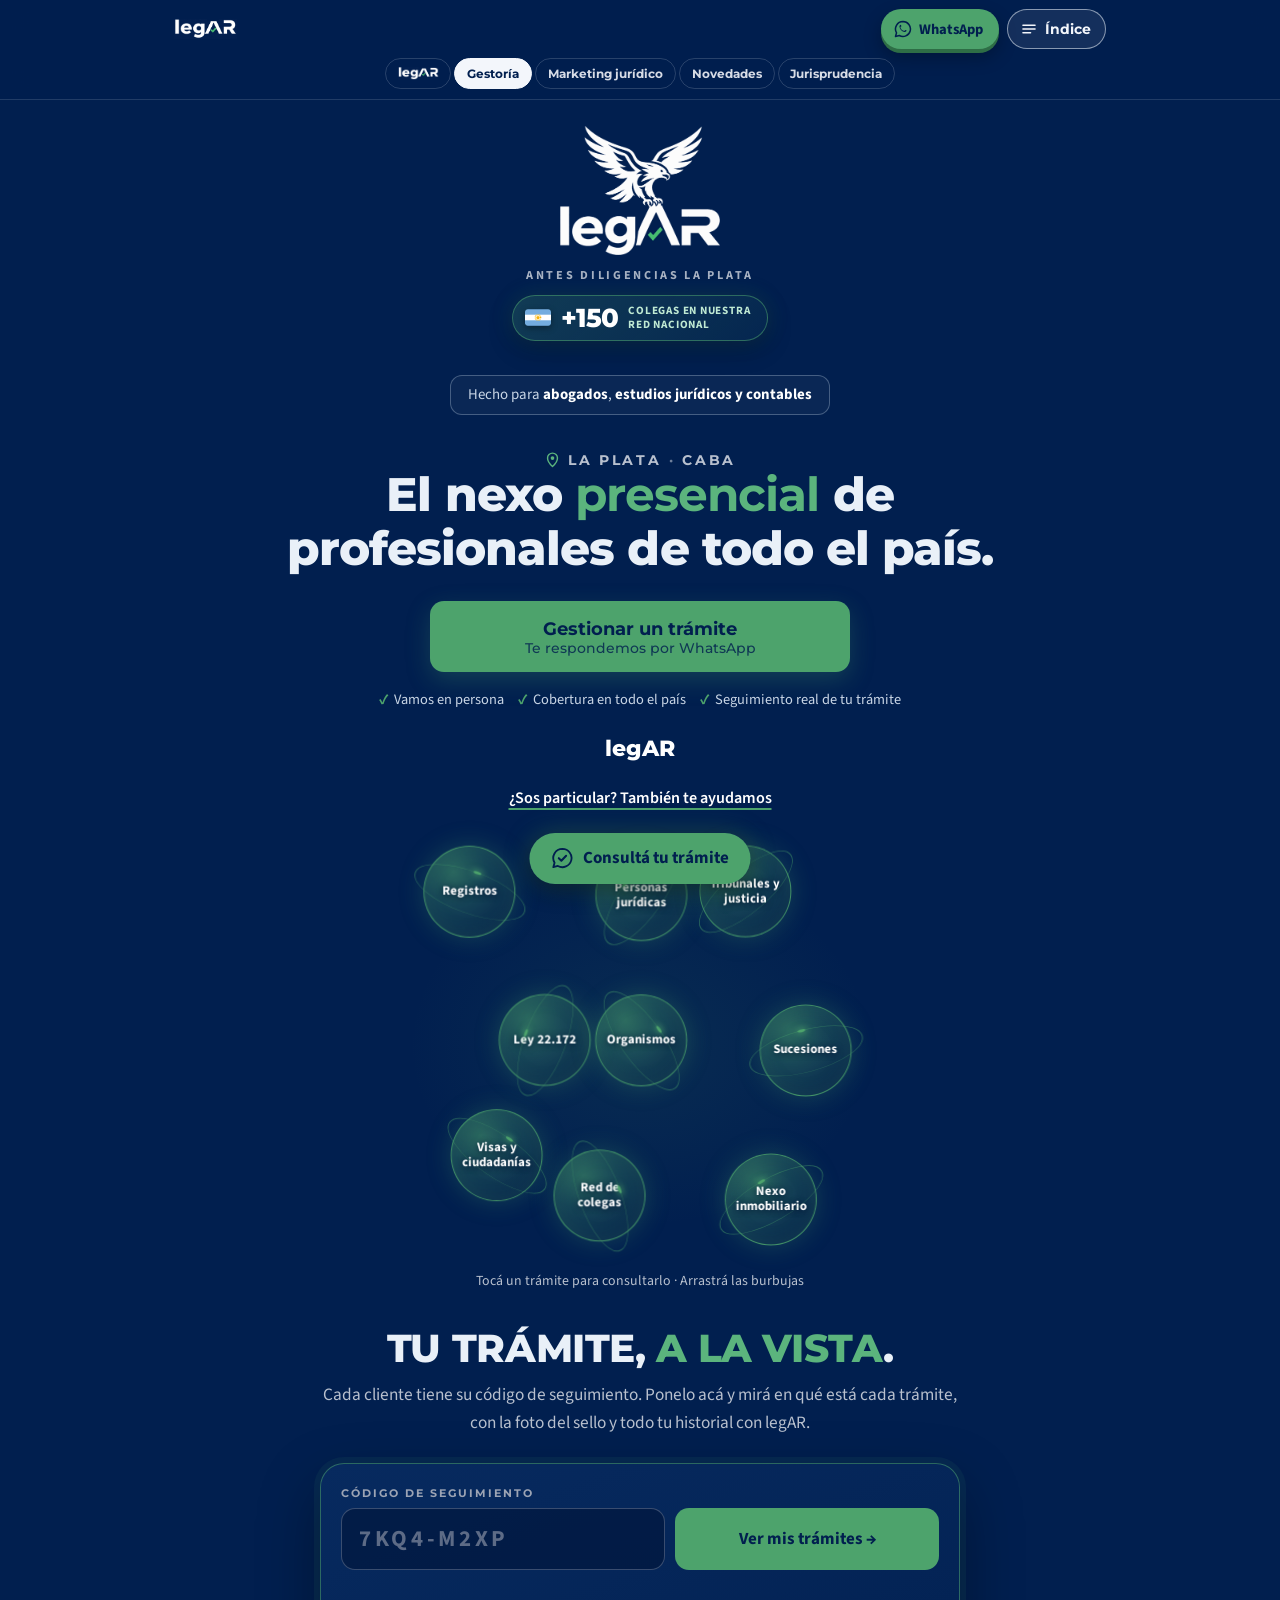
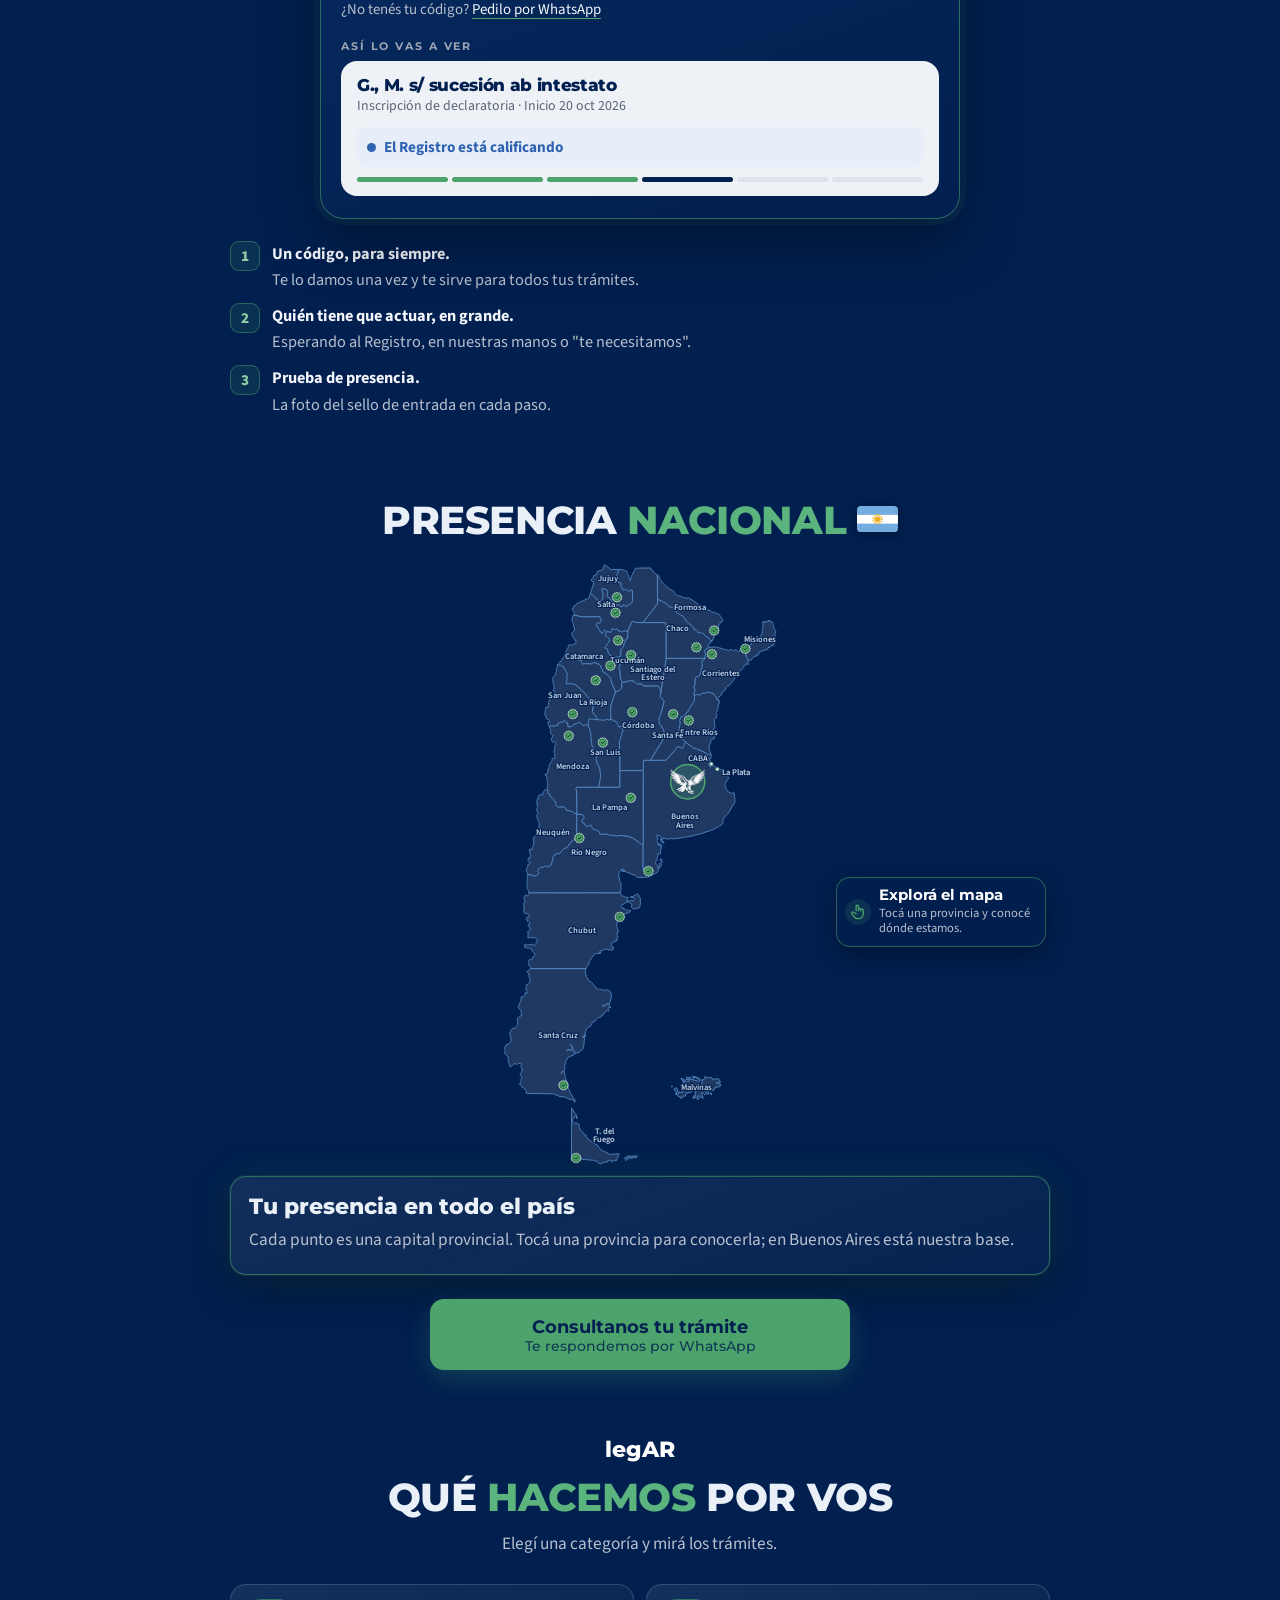
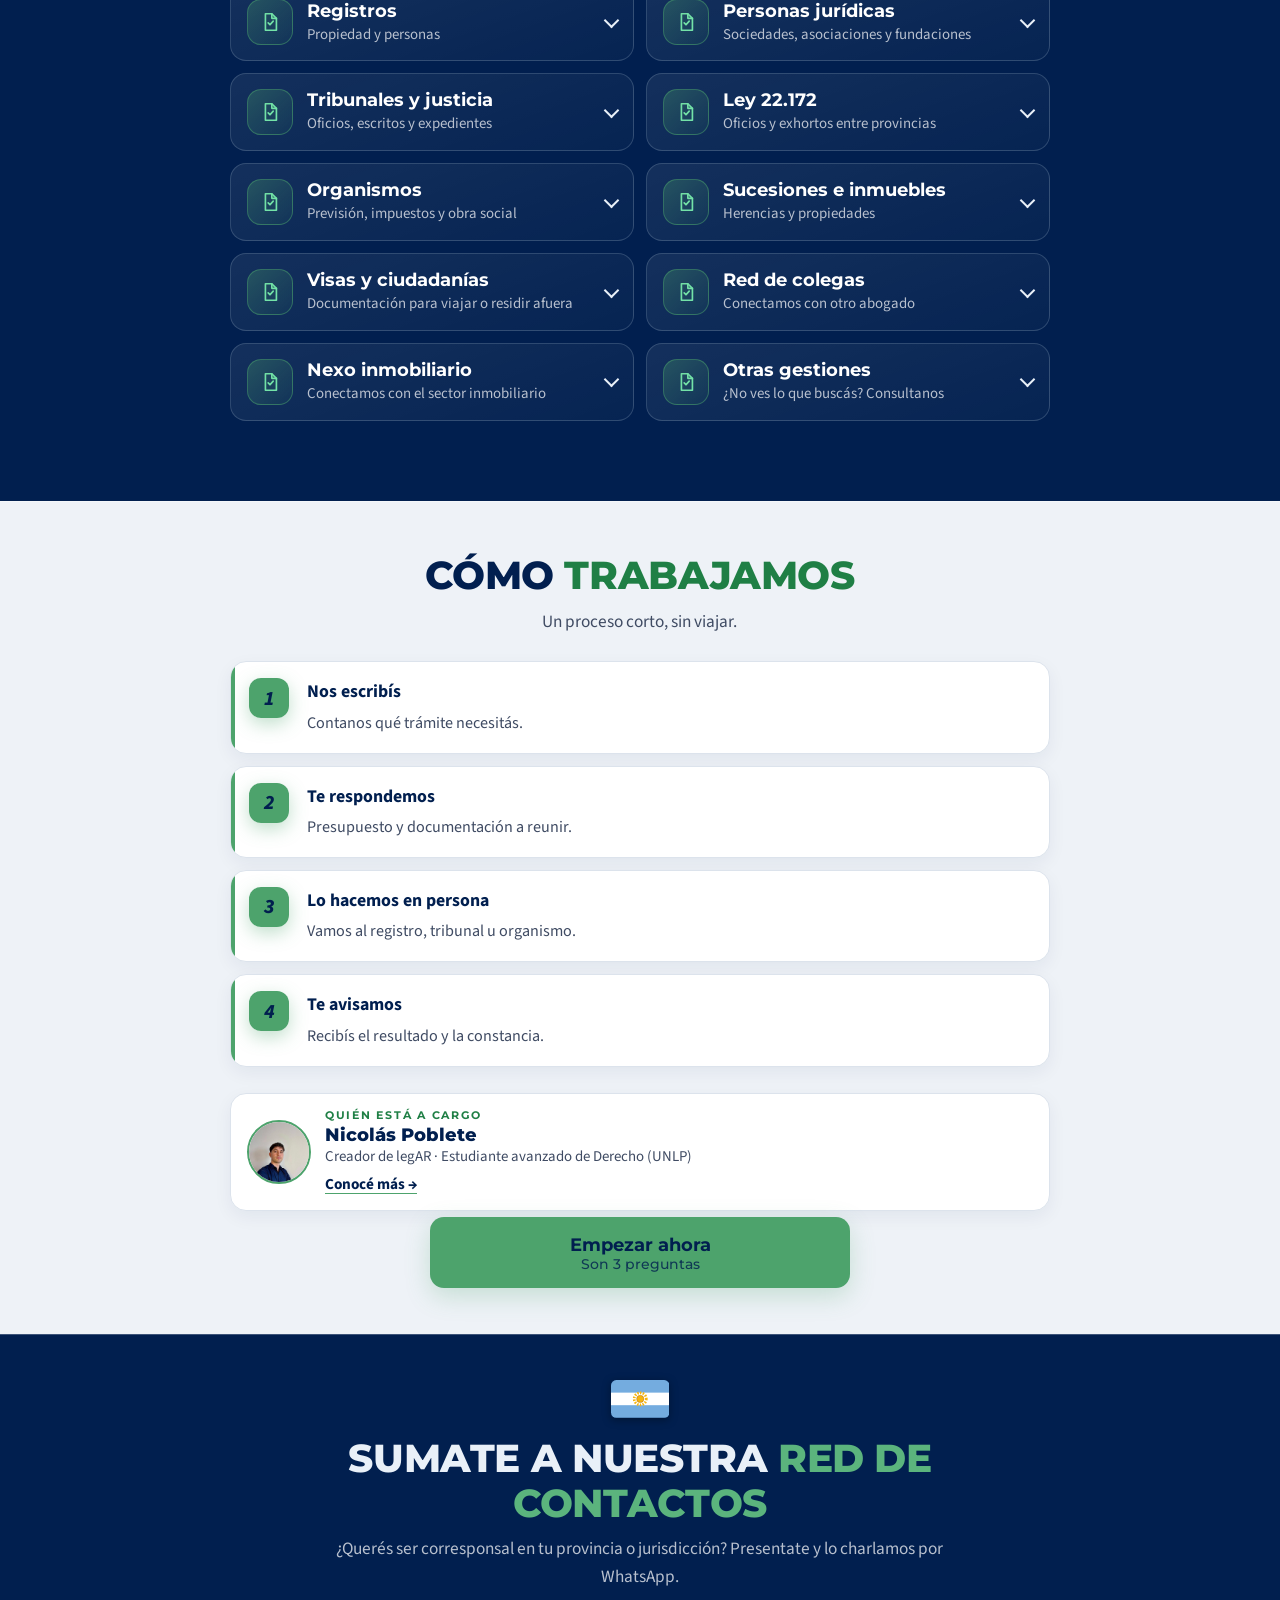
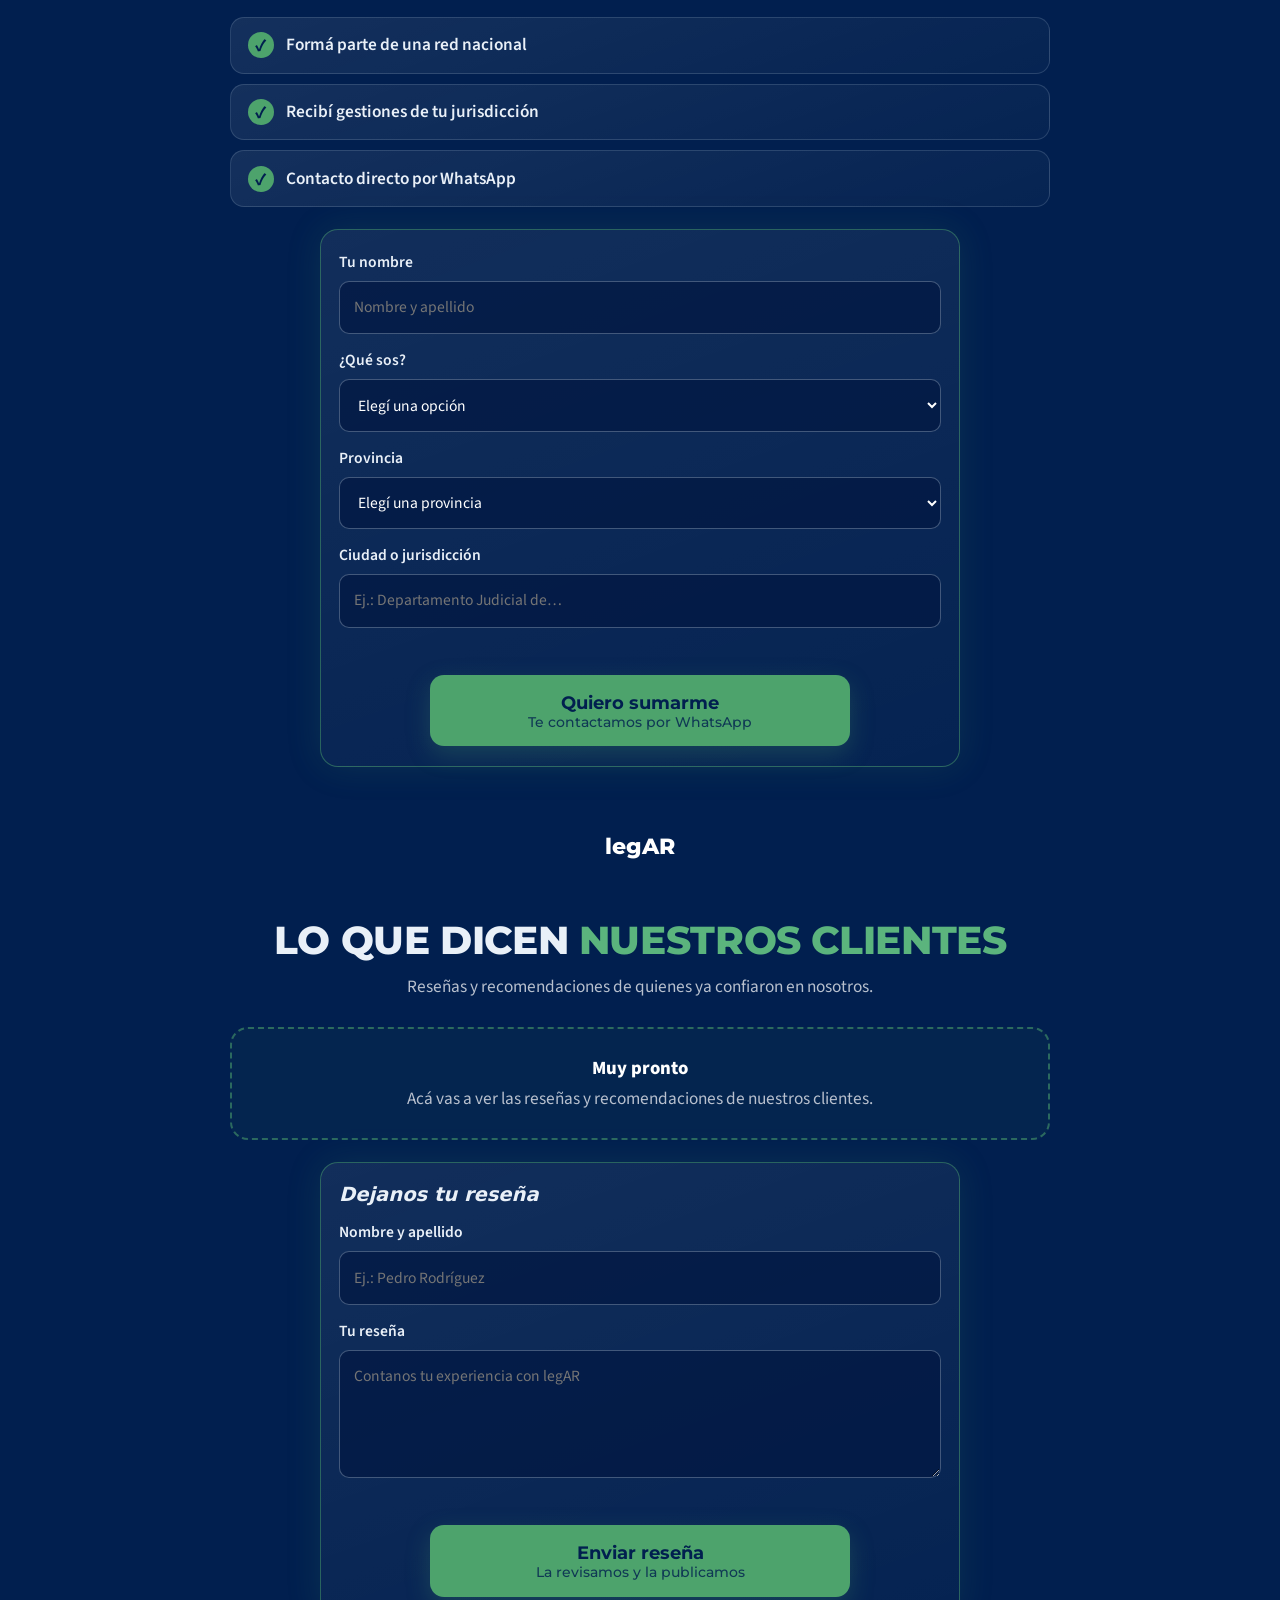
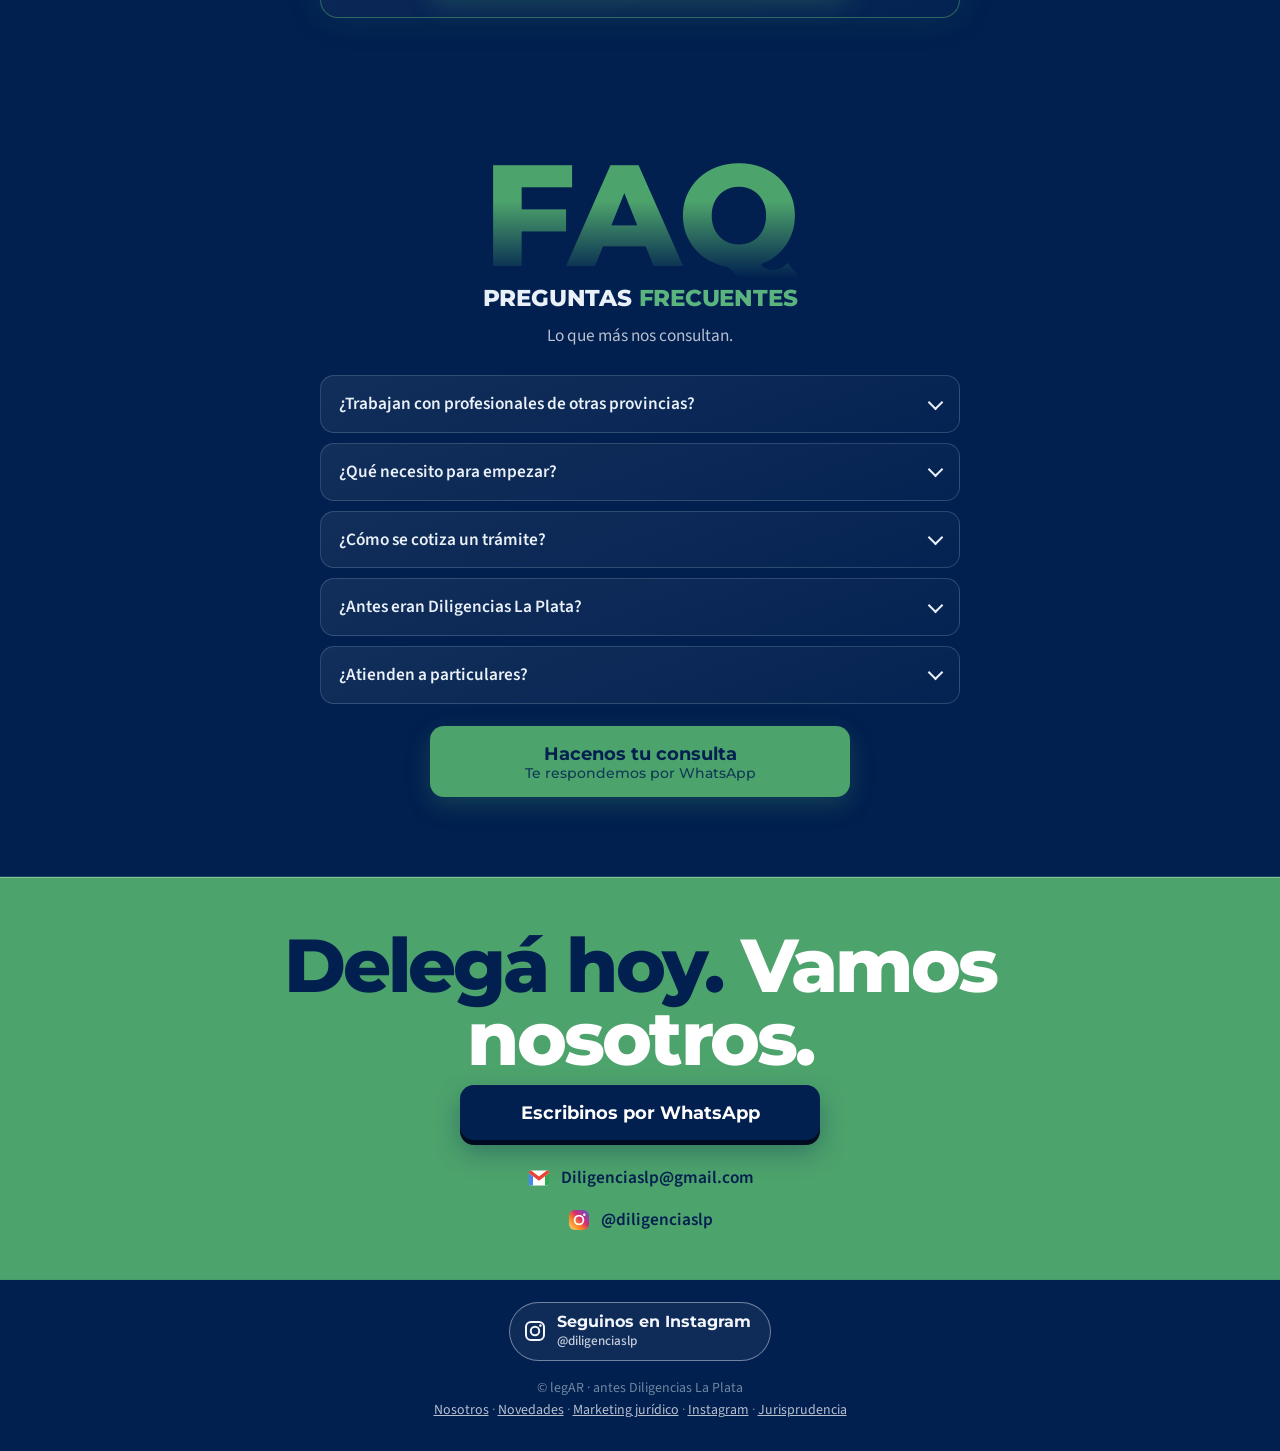
==== commit 810de51b: "Ubicación La Plata · CABA arriba del título, quién está a cargo en Gestoría y Seguinos en Instagram " ====
--- a/gestoria.html
+++ b/gestoria.html
@@ -320,7 +320,7 @@
 .c.top{text-align:center}
 @media (prefers-reduced-motion:reduce){html body .ali{animation:none}}
 </style>
-<link rel="stylesheet" href="barra.css?v=202611090339">
+<link rel="stylesheet" href="barra.css?v=202611090406">
 </head>
 <body>
 <script>(function(){try{if('scrollRestoration' in history)history.scrollRestoration='manual'}catch(e){}function t(){if(!location.hash)window.scrollTo(0,0)}t();window.addEventListener('load',t);window.addEventListener('pageshow',t)})();</script>
@@ -330,6 +330,7 @@
 <p class="lgs">antes Diligencias La Plata</p>
 <div class="ali" id="ali" role="img" aria-label="Más de 150 colegas en nuestra red nacional"><svg class="alif" viewBox="0 0 28 18" aria-hidden="true"><rect width="28" height="18" rx="2.5" fill="#74ACDF"/><rect y="6" width="28" height="6" fill="#fff"/><circle cx="14" cy="9" r="2.9" fill="none" stroke="#F6B40E" stroke-width="1.3" stroke-dasharray=".7 .62"/><circle cx="14" cy="9" r="1.75" fill="#F6B40E"/></svg><b data-n="150">+150</b><small>colegas en nuestra<br>red nacional</small></div>
 <span class="chip">Hecho para <b>abogados</b>, <b>estudios jurídicos y contables</b></span>
+<p class="ubic"><svg viewBox="0 0 24 24" aria-hidden="true"><path d="M12 22s7-6.2 7-12a7 7 0 10-14 0c0 5.8 7 12 7 12z" fill="none" stroke="currentColor" stroke-width="2" stroke-linejoin="round"/><circle cx="12" cy="10" r="2.6" fill="currentColor"/></svg>La Plata <i>·</i> CABA</p>
 <h1>El nexo <span class="hl">presencial</span> de profesionales de todo el país.</h1>
 <div class="doors"><button class="btn go" type="button">Gestionar un trámite<small>Te respondemos por WhatsApp</small></button></div>
 <ul class="tl"><li>Vamos en persona</li><li>Cobertura en todo el país</li><li>Seguimiento real de tu trámite</li></ul>
@@ -395,6 +396,7 @@
 <li class="rev"><b>Lo hacemos en persona</b><span>Vamos al registro, tribunal u organismo.</span></li>
 <li class="rev"><b>Te avisamos</b><span>Recibís el resultado y la constancia.</span></li>
 </ol>
+<div class="quien"><img src="nicolas.jpg" alt="Nicolás Poblete" width="64" height="64" loading="lazy" decoding="async"><div><small>Quién está a cargo</small><b>Nicolás Poblete</b><span>Creador de legAR · Estudiante avanzado de Derecho (UNLP)</span><a href="index.html#conoce">Conocé más →</a></div></div>
 <button class="btn go" type="button">Empezar ahora<small>Son 3 preguntas</small></button>
 </div></section>
 
@@ -448,7 +450,7 @@
 <a class="btn" href="https://wa.me/5492215581661" target="_blank" rel="noopener">Escribinos por WhatsApp</a>
 <div class="l"><a href="mailto:Diligenciaslp@gmail.com"><svg viewBox="0 0 24 24" aria-hidden="true"><rect x="2" y="4.5" width="20" height="15" rx="2" fill="#fff"/><path d="M2 7.2V18a1.5 1.5 0 001.5 1.5H6V10.2z" fill="#4285f4"/><path d="M22 7.2V18a1.5 1.5 0 01-1.5 1.5H18V10.2z" fill="#34a853"/><path d="M2 7.2L6 10.2 12 14.7 18 10.2 22 7.2V6a1.5 1.5 0 00-2.4-1.2L12 10.5 4.4 4.8A1.5 1.5 0 002 6z" fill="#ea4335"/></svg>Diligenciaslp@gmail.com</a><a href="https://instagram.com/diligenciaslp" target="_blank" rel="noopener"><svg viewBox="0 0 24 24" aria-hidden="true"><defs><linearGradient id="ig" x1="0" y1="1" x2="1" y2="0"><stop offset="0" stop-color="#feda75"/><stop offset=".35" stop-color="#fa7e1e"/><stop offset=".6" stop-color="#d62976"/><stop offset="1" stop-color="#4f5bd5"/></linearGradient></defs><rect x="2" y="2" width="20" height="20" rx="6" fill="url(#ig)"/><circle cx="12" cy="12" r="4.4" fill="none" stroke="#fff" stroke-width="1.8"/><circle cx="17.3" cy="6.7" r="1.2" fill="#fff"/></svg>@diligenciaslp</a></div>
 </div></section>
-<footer>© legAR · antes Diligencias La Plata<br><a href="index.html">Nosotros</a> · <a href="novedades.html">Novedades</a> · <a href="marketing.html">Marketing jurídico</a> · <a href="https://www.instagram.com/diligenciaslp" target="_blank" rel="noopener">Instagram</a> · <a href="jurisprudencia.html">Jurisprudencia</a></footer>
+<footer><a class="igf" href="https://www.instagram.com/diligenciaslp" target="_blank" rel="noopener"><svg viewBox="0 0 24 24" aria-hidden="true"><rect x="3" y="3" width="18" height="18" rx="5" fill="none" stroke="currentColor" stroke-width="2"/><circle cx="12" cy="12" r="4.2" fill="none" stroke="currentColor" stroke-width="2"/><circle cx="17.4" cy="6.6" r="1.3" fill="currentColor"/></svg><span>Seguinos en Instagram<small>@diligenciaslp</small></span></a>© legAR · antes Diligencias La Plata<br><a href="index.html">Nosotros</a> · <a href="novedades.html">Novedades</a> · <a href="marketing.html">Marketing jurídico</a> · <a href="https://www.instagram.com/diligenciaslp" target="_blank" rel="noopener">Instagram</a> · <a href="jurisprudencia.html">Jurisprudencia</a></footer>
 <button class="fab go" type="button"><svg viewBox="0 0 24 24" aria-hidden="true"><path d="M12 2a10 10 0 00-8.6 15.1L2 22l5-1.3A10 10 0 1012 2z" fill="none" stroke="currentColor" stroke-width="2" stroke-linejoin="round"/><path d="M8 12.2l2.8 2.8L16 9.5" fill="none" stroke="currentColor" stroke-width="2.2" stroke-linecap="round" stroke-linejoin="round"/></svg><span>Consultá tu trámite</span></button>
 
 <div class="md" id="md" hidden><div class="bx" role="dialog" aria-modal="true" aria-labelledby="q"><button class="x" id="cl" type="button" aria-label="Cerrar">×</button><div class="in"><h3 id="q"></h3><div id="bd"></div><p class="er" id="er" role="alert"></p></div><div class="ft"><span id="pg"></span><button id="nx" type="button" aria-label="Siguiente">→</button></div></div></div>
@@ -883,6 +885,6 @@
 if(!('IntersectionObserver' in window)){setTimeout(op,900);return}
 new IntersectionObserver(function(es){es.forEach(function(e){clearTimeout(t);if(e.isIntersecting)t=setTimeout(op,900);else cl()})},{rootMargin:'0px 0px -20% 0px'}).observe(el)})})();</script>
 <script>(function(){var h=document.getElementById('mhint'),w=document.getElementById('mw2');if(!h||!w)return;function off(){h.classList.add('off');w.removeEventListener('pointerdown',off)}w.addEventListener('pointerdown',off)})();</script>
-<script>window.LBIDX=[["Inicio", ".c.top"], ["Seguí tu trámite", "#seguimiento"], ["Mapa", "#mapa", "ar"], ["Servicios", "#serv"], ["Cómo trabajamos", "t:trabajamos"], ["Sumate a la red", "#red", "ar"], ["Reseñas", "#rese"], ["Preguntas frecuentes", ".faq"], ["Contacto", ".ct"]];</script><script>window.LBSEG="https://claude.ai/artifact/NHejrAF3uGpX35ri957CVG";</script><script src="barra.js?v=202611090339"></script>
+<script>window.LBIDX=[["Inicio", ".c.top"], ["Seguí tu trámite", "#seguimiento"], ["Mapa", "#mapa", "ar"], ["Servicios", "#serv"], ["Cómo trabajamos", "t:trabajamos"], ["Sumate a la red", "#red", "ar"], ["Reseñas", "#rese"], ["Preguntas frecuentes", ".faq"], ["Contacto", ".ct"]];</script><script>window.LBSEG="https://claude.ai/artifact/NHejrAF3uGpX35ri957CVG";</script><script src="barra.js?v=202611090406"></script>
 </body>
 </html>
--- a/barra.css
+++ b/barra.css
@@ -225,3 +225,25 @@
 /* logo legAR dentro de los nombres del índice */
 .lbmn ol a .lbt{display:inline}
 .lbmn ol a .lblogo{height:.74em;width:auto;display:inline-block;vertical-align:-.02em;margin-left:.06em}
+
+/* ubicación arriba del título */
+.ubic{display:flex;align-items:center;justify-content:center;gap:7px;margin:16px auto 6px;font:700 .8rem Montserrat,system-ui,sans-serif;letter-spacing:.2em;text-transform:uppercase;color:#8FCBA4}
+.ubic svg{width:17px;height:17px;flex:none;color:#5BB47D}
+.ubic i{font-style:normal;opacity:.6}
+.hcw .ubic{margin-top:12px}
+
+/* quién está a cargo (Gestoría) */
+.quien{display:flex;align-items:center;gap:14px;margin:18px 0 6px;padding:14px 16px;border-radius:16px;background:#fff;border:1px solid #DCE3EC;box-shadow:0 6px 18px rgba(1,31,79,.06);text-align:left}
+.quien img{width:64px;height:64px;border-radius:50%;object-fit:cover;object-position:50% 20%;border:2px solid #4DA36C;flex:none}
+.quien div{display:grid;gap:1px;min-width:0}
+.quien small{font:700 .64rem Montserrat,system-ui,sans-serif;letter-spacing:.16em;text-transform:uppercase;color:#1F7F45!important}
+.quien b{font:800 1.08rem Montserrat,system-ui,sans-serif;color:#011F4F!important}
+.quien span{font-size:.88rem;color:#3F4B63!important;line-height:1.35}
+.quien a{margin-top:4px;font-weight:700;font-size:.9rem;color:#011F4F!important;text-decoration:underline;text-decoration-color:#4DA36C;text-underline-offset:4px}
+
+/* seguinos en Instagram (pie de todas las páginas) */
+footer .igf{display:flex;align-items:center;gap:10px;width:fit-content;margin:0 auto 16px;padding:.6rem 1.1rem .6rem .8rem;border-radius:99px;border:1.5px solid rgba(233,240,248,.45);color:#F3F6FB!important;text-decoration:none;text-align:left;background:rgba(255,255,255,.06)}
+footer .igf svg{width:24px;height:24px;flex:none}
+footer .igf span{display:grid;font:700 .92rem Montserrat,system-ui,sans-serif;line-height:1.15}
+footer .igf small{font:500 .78rem "Source Sans 3",system-ui,sans-serif;opacity:.8}
+footer .igf:hover{border-color:#8FCBA4}
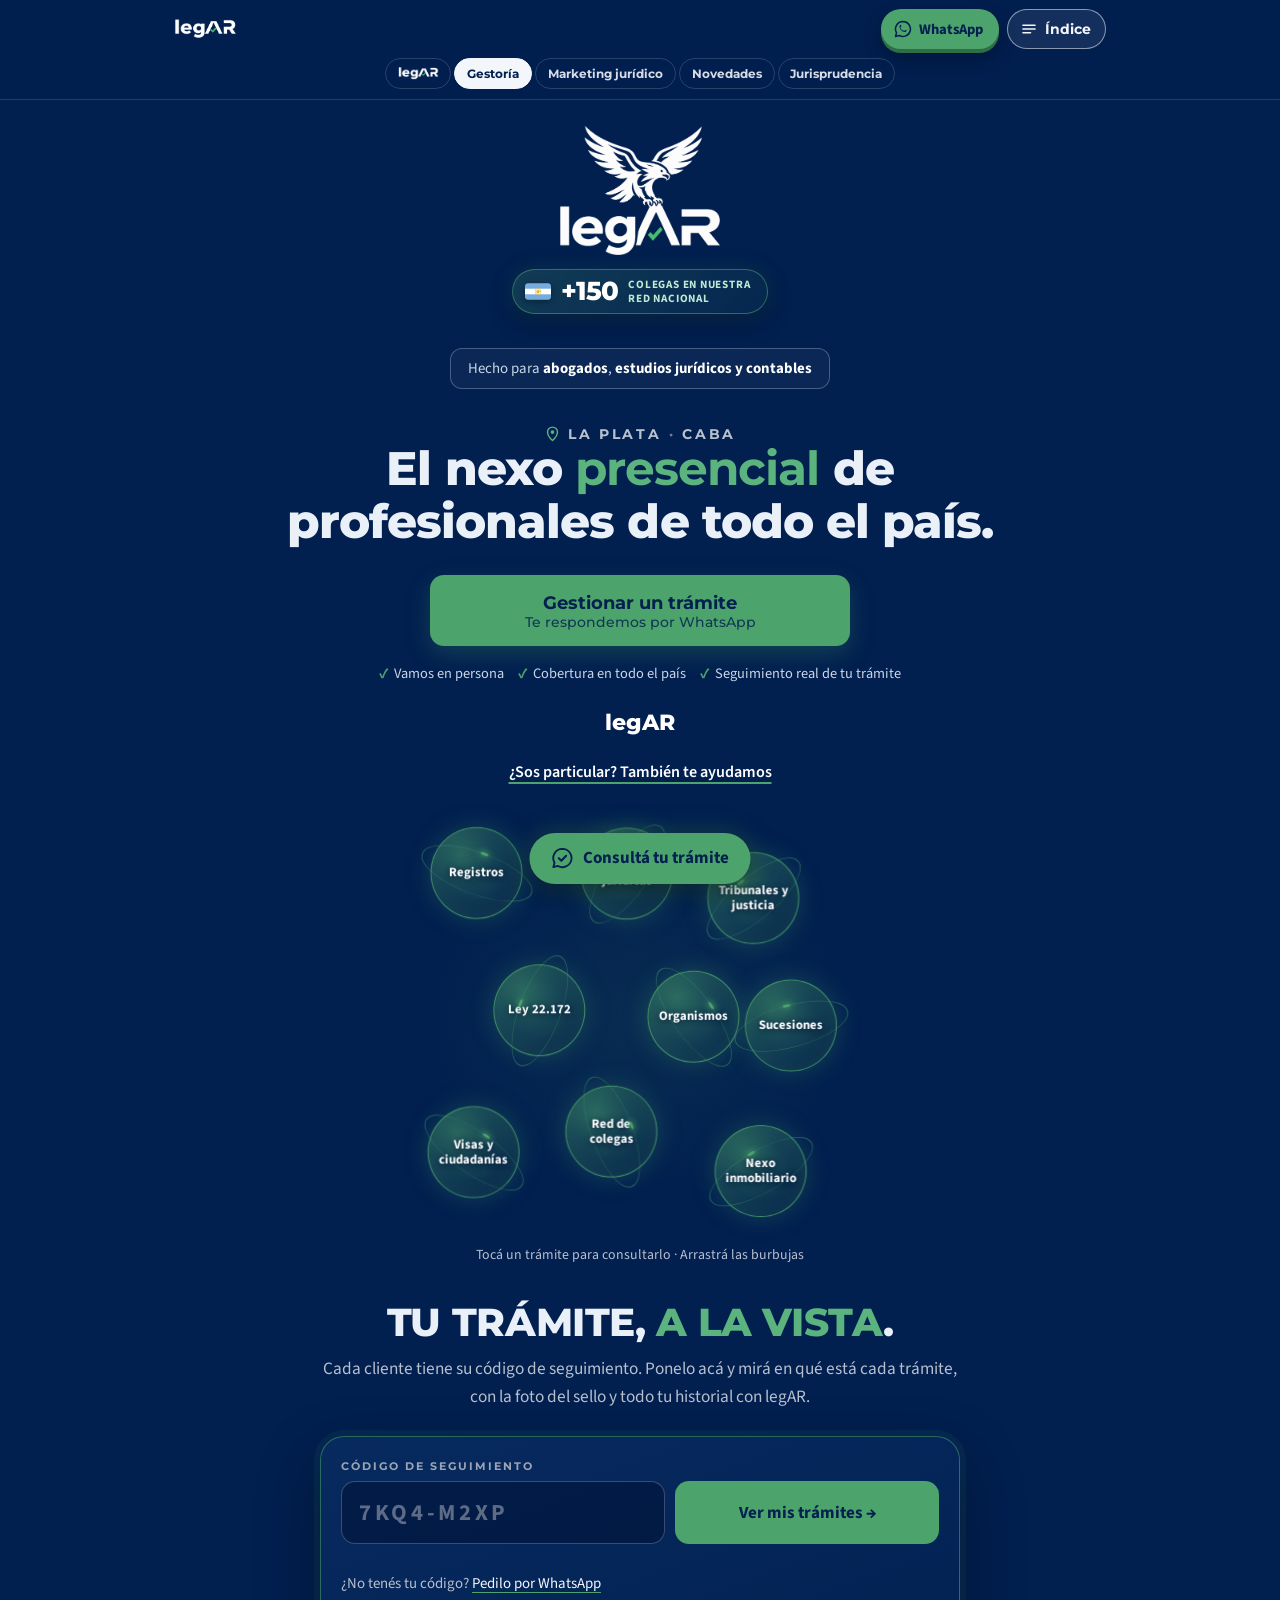
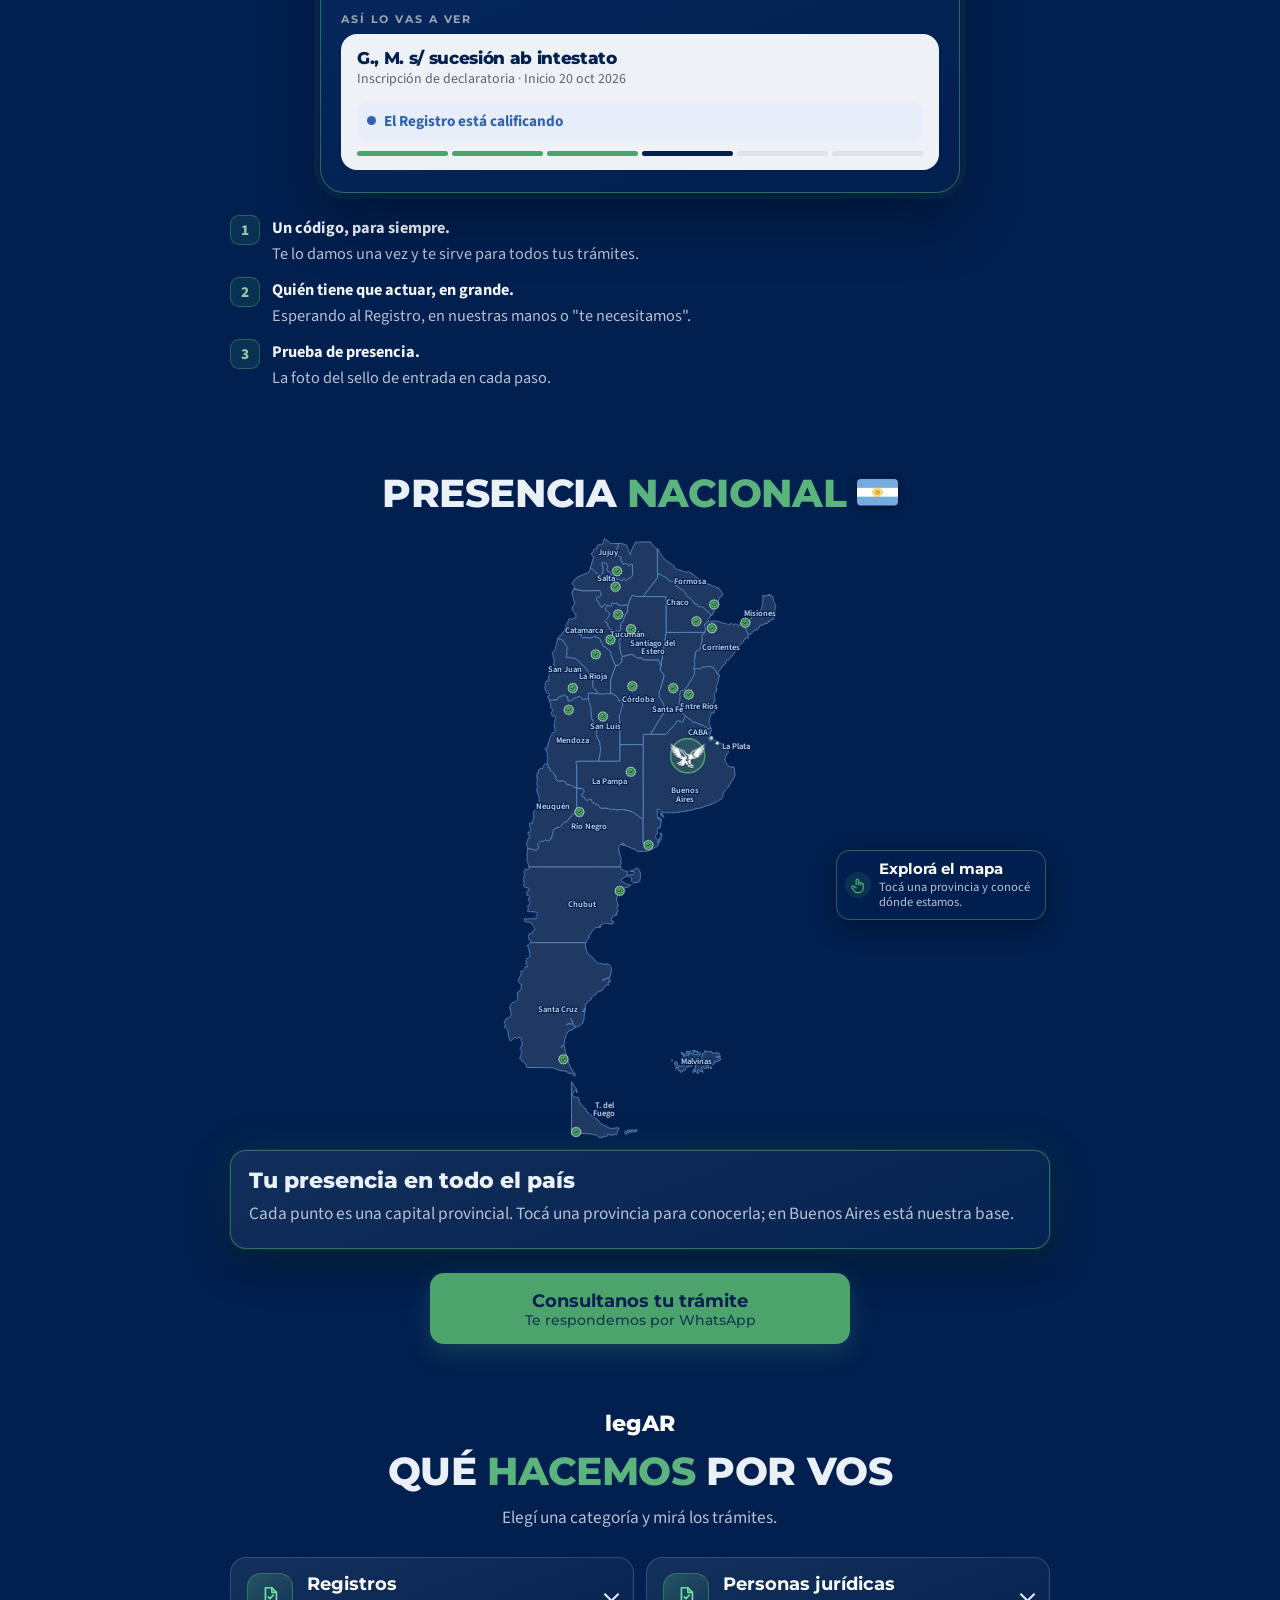
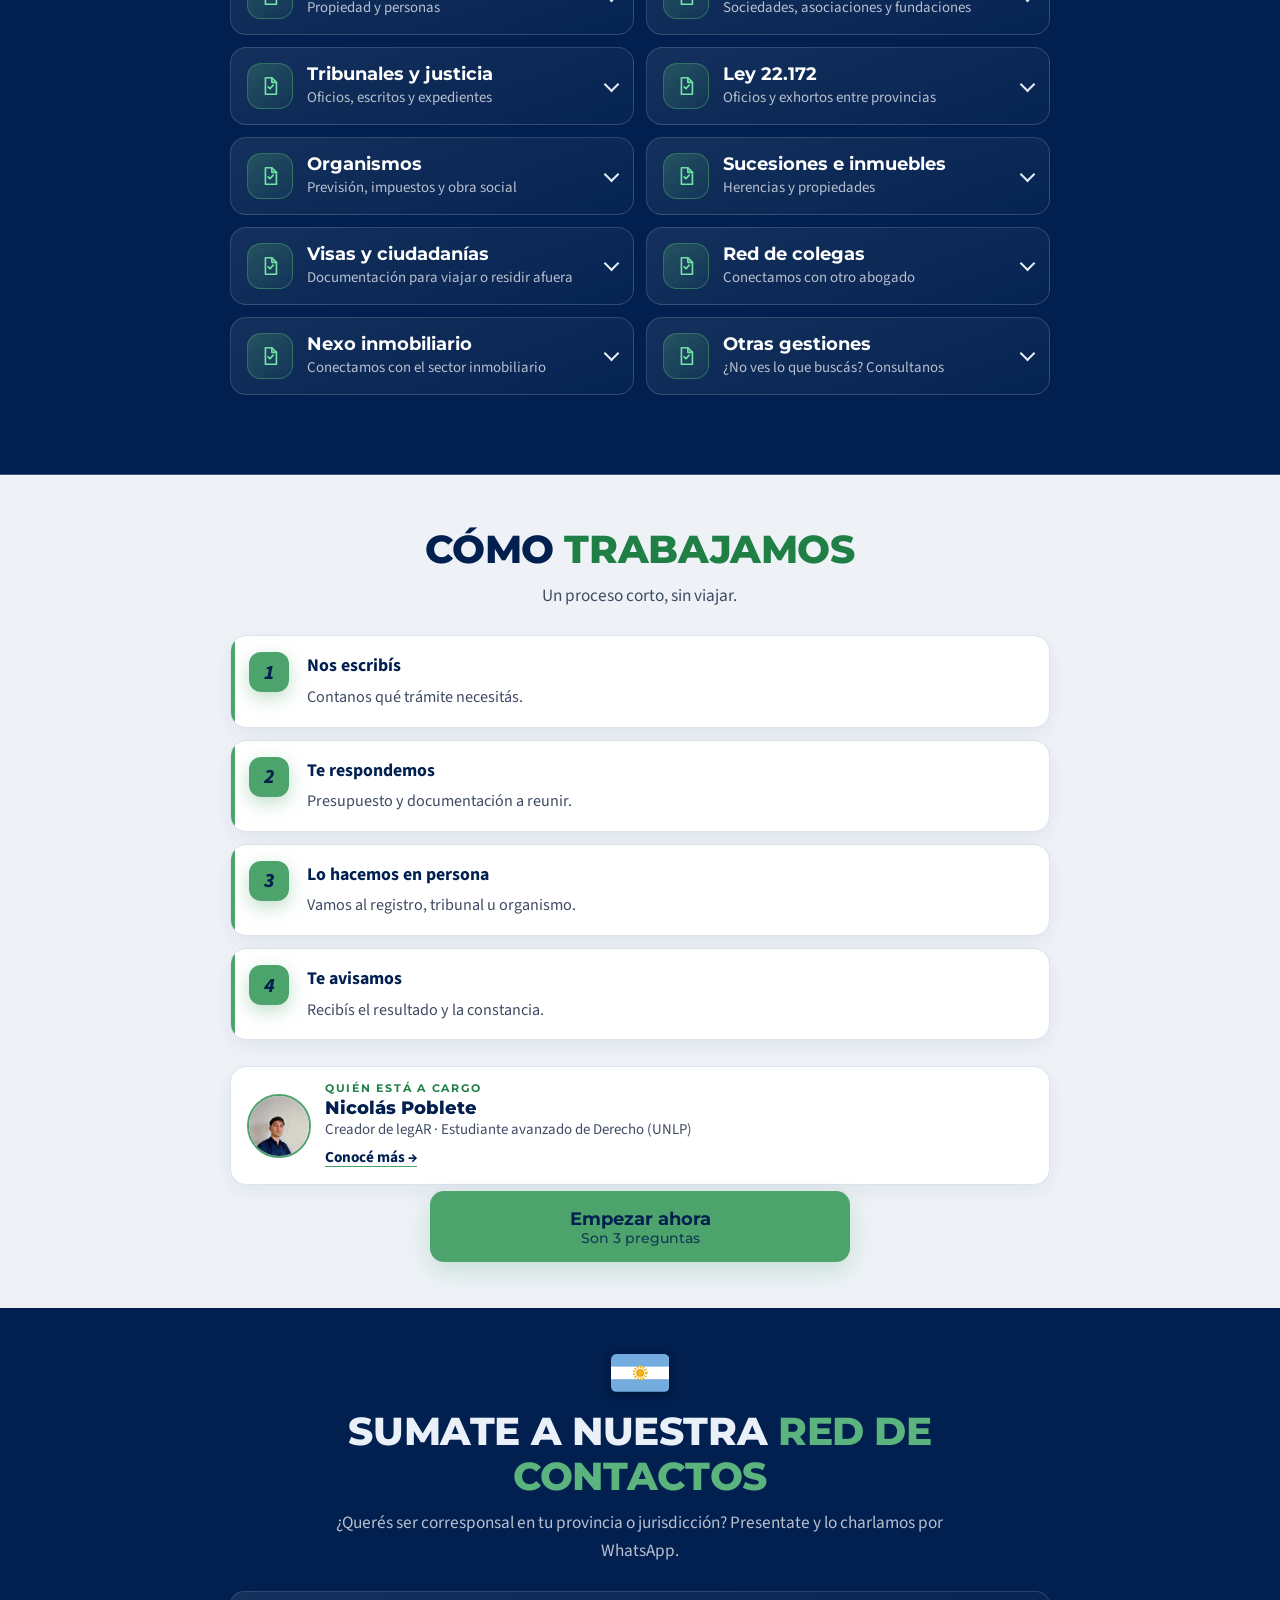
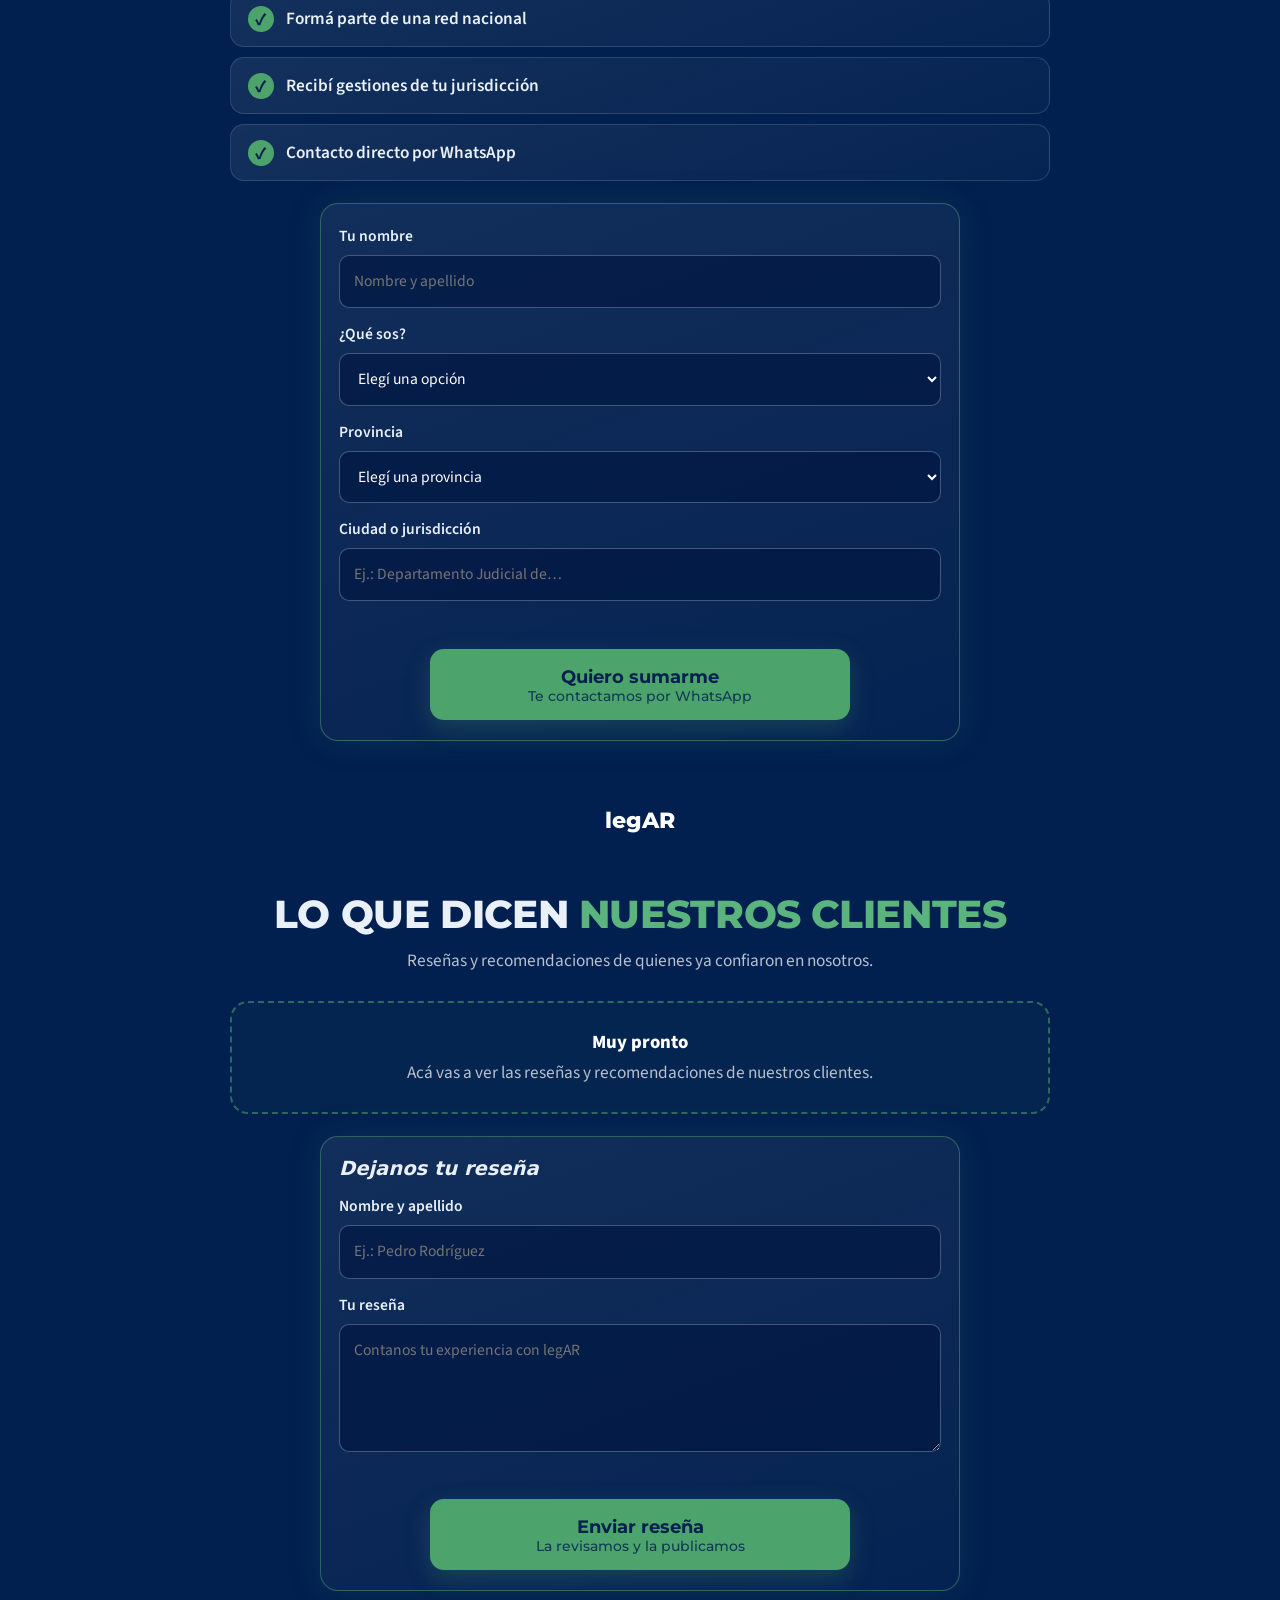
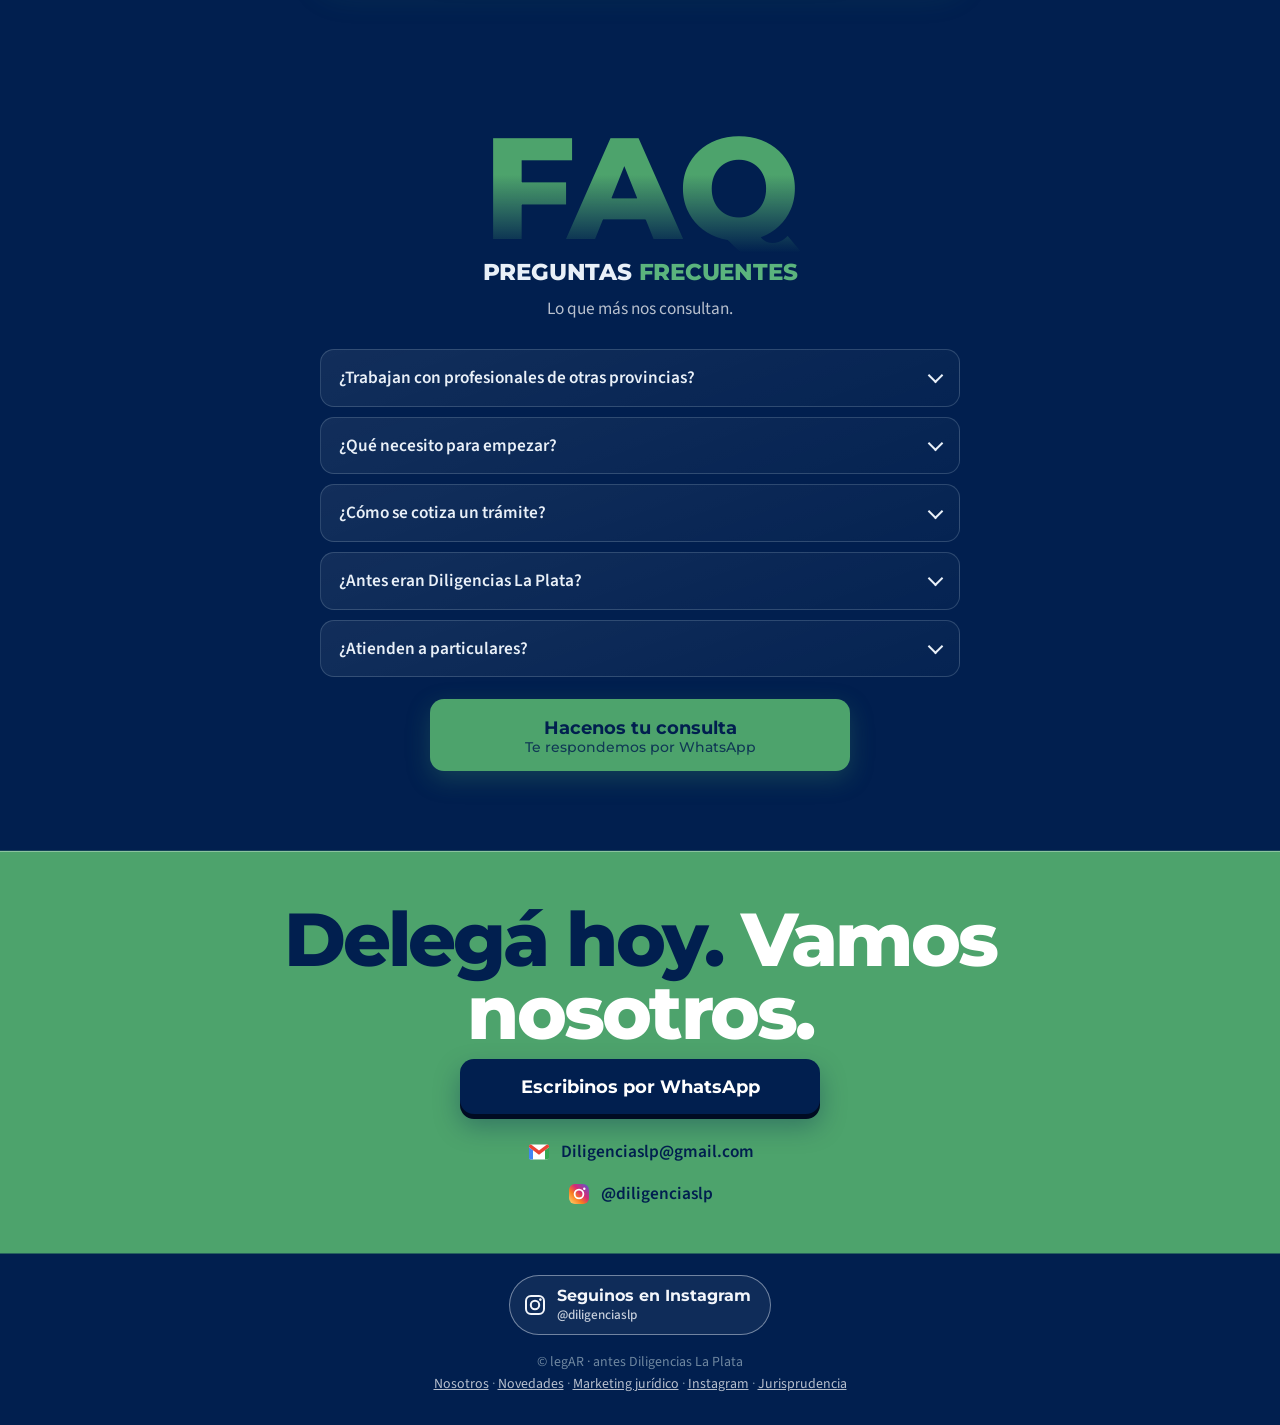
==== commit 73b5c1d1: "Antes Diligencias La Plata: sale de Gestoría y va debajo del logo en legAR Co-Authored-By: Claude Op" ====
--- a/gestoria.html
+++ b/gestoria.html
@@ -327,7 +327,6 @@
 <header class="lb" id="lbar"><div class="lbin"><a class="lblg" href="index.html" aria-label="legAR, inicio"><img src="legar-tab-blanco.png" alt="legAR" width="63" height="20"></a><a class="lbcta" href="https://wa.me/5492215581661?text=Hola%2C%20vengo%20de%20la%20web%20de%20legAR.%20Quiero%20delegar%20un%20tr%C3%A1mite." target="_blank" rel="noopener"><svg viewBox="0 0 24 24" aria-hidden="true"><path d="M12 2a10 10 0 00-8.6 15.1L2 22l5-1.3A10 10 0 1012 2z" fill="none" stroke="currentColor" stroke-width="2" stroke-linejoin="round"/><path d="M8.5 9.2c.3 2.6 2.7 5 5.3 5.3l1.2-1.3 1.9.9c-.3 1.3-1.4 1.9-2.6 1.8-3.6-.4-6.6-3.4-7-7-.1-1.2.5-2.3 1.8-2.6l.9 1.9z" fill="currentColor"/></svg>WhatsApp</a><button class="lbix" id="lbmb" type="button" aria-expanded="false" aria-controls="lbmn"><svg class="ich" viewBox="0 0 24 24" fill="none" stroke="currentColor" stroke-width="2.2" stroke-linecap="round" aria-hidden="true"><path d="M4 7h16M4 12h16M4 17h10"/></svg><svg class="icx" viewBox="0 0 24 24" fill="none" stroke="currentColor" stroke-width="2.2" stroke-linecap="round" aria-hidden="true"><path d="M6 6l12 12M18 6L6 18"/></svg><span class="t">Índice</span></button></div><nav class="lbtabs" aria-label="Páginas"><a class="lbtlg" href="index.html" aria-label="legAR"><img class="w" src="legar-tab-blanco.png" alt="" width="47" height="15"><img class="n" src="legar-tab-marino.png" alt="" width="47" height="15"></a><a href="gestoria.html" aria-current="page">Gestoría</a><a href="marketing.html">Marketing jurídico</a><a href="novedades.html">Novedades</a><a href="jurisprudencia.html">Jurisprudencia</a></nav></header><nav class="lbmn" id="lbmn" aria-label="Índice"><div class="lbmw"><p class="lbml">En esta página</p><ol id="lbix"></ol><div class="lbft"><a href="https://instagram.com/diligenciaslp" target="_blank" rel="noopener">Instagram</a><a href="https://wa.me/5492215581661" target="_blank" rel="noopener">WhatsApp 221 558-1661</a><span>Diligenciaslp@gmail.com</span></div></div></nav>
 <div class="c top">
 <img class="lg" src="legar-logo-blanco.png" alt="legAR" width="230" height="186">
-<p class="lgs">antes Diligencias La Plata</p>
 <div class="ali" id="ali" role="img" aria-label="Más de 150 colegas en nuestra red nacional"><svg class="alif" viewBox="0 0 28 18" aria-hidden="true"><rect width="28" height="18" rx="2.5" fill="#74ACDF"/><rect y="6" width="28" height="6" fill="#fff"/><circle cx="14" cy="9" r="2.9" fill="none" stroke="#F6B40E" stroke-width="1.3" stroke-dasharray=".7 .62"/><circle cx="14" cy="9" r="1.75" fill="#F6B40E"/></svg><b data-n="150">+150</b><small>colegas en nuestra<br>red nacional</small></div>
 <span class="chip">Hecho para <b>abogados</b>, <b>estudios jurídicos y contables</b></span>
 <p class="ubic"><svg viewBox="0 0 24 24" aria-hidden="true"><path d="M12 22s7-6.2 7-12a7 7 0 10-14 0c0 5.8 7 12 7 12z" fill="none" stroke="currentColor" stroke-width="2" stroke-linejoin="round"/><circle cx="12" cy="10" r="2.6" fill="currentColor"/></svg>La Plata <i>·</i> CABA</p>
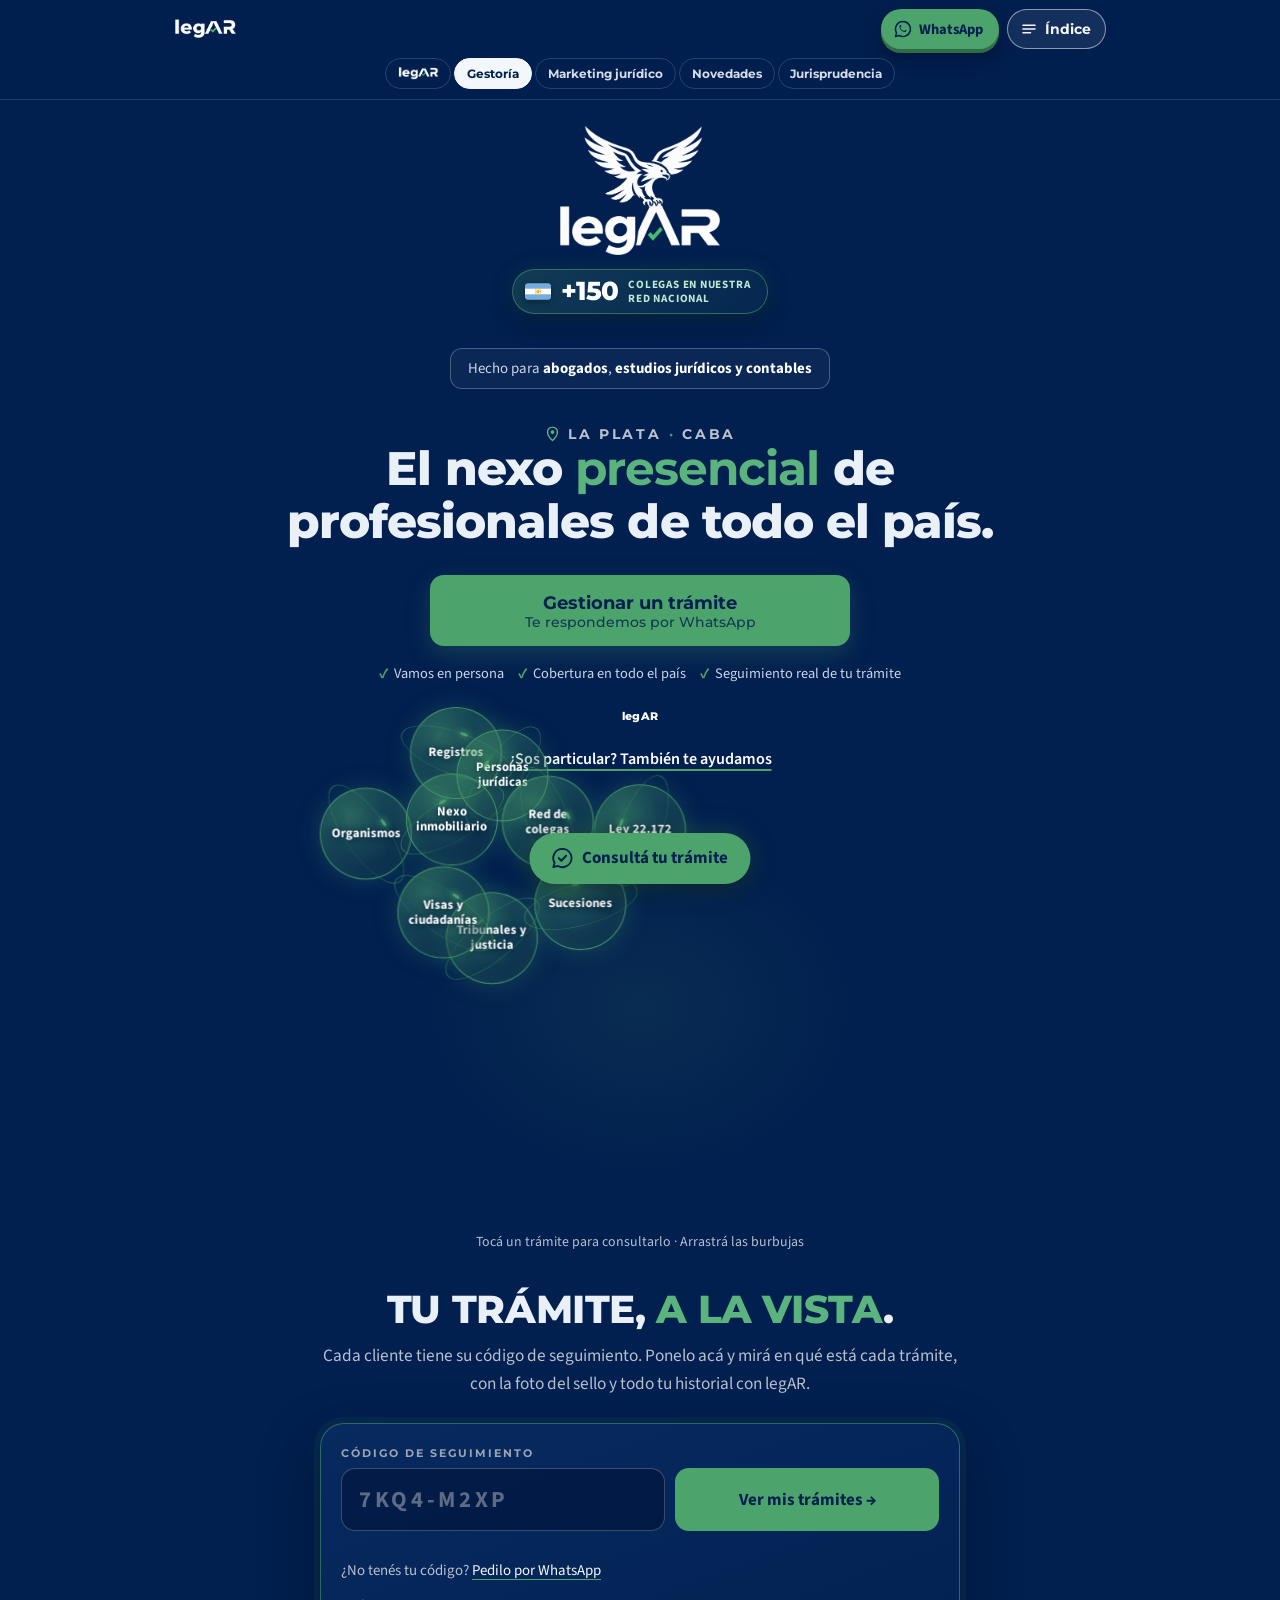
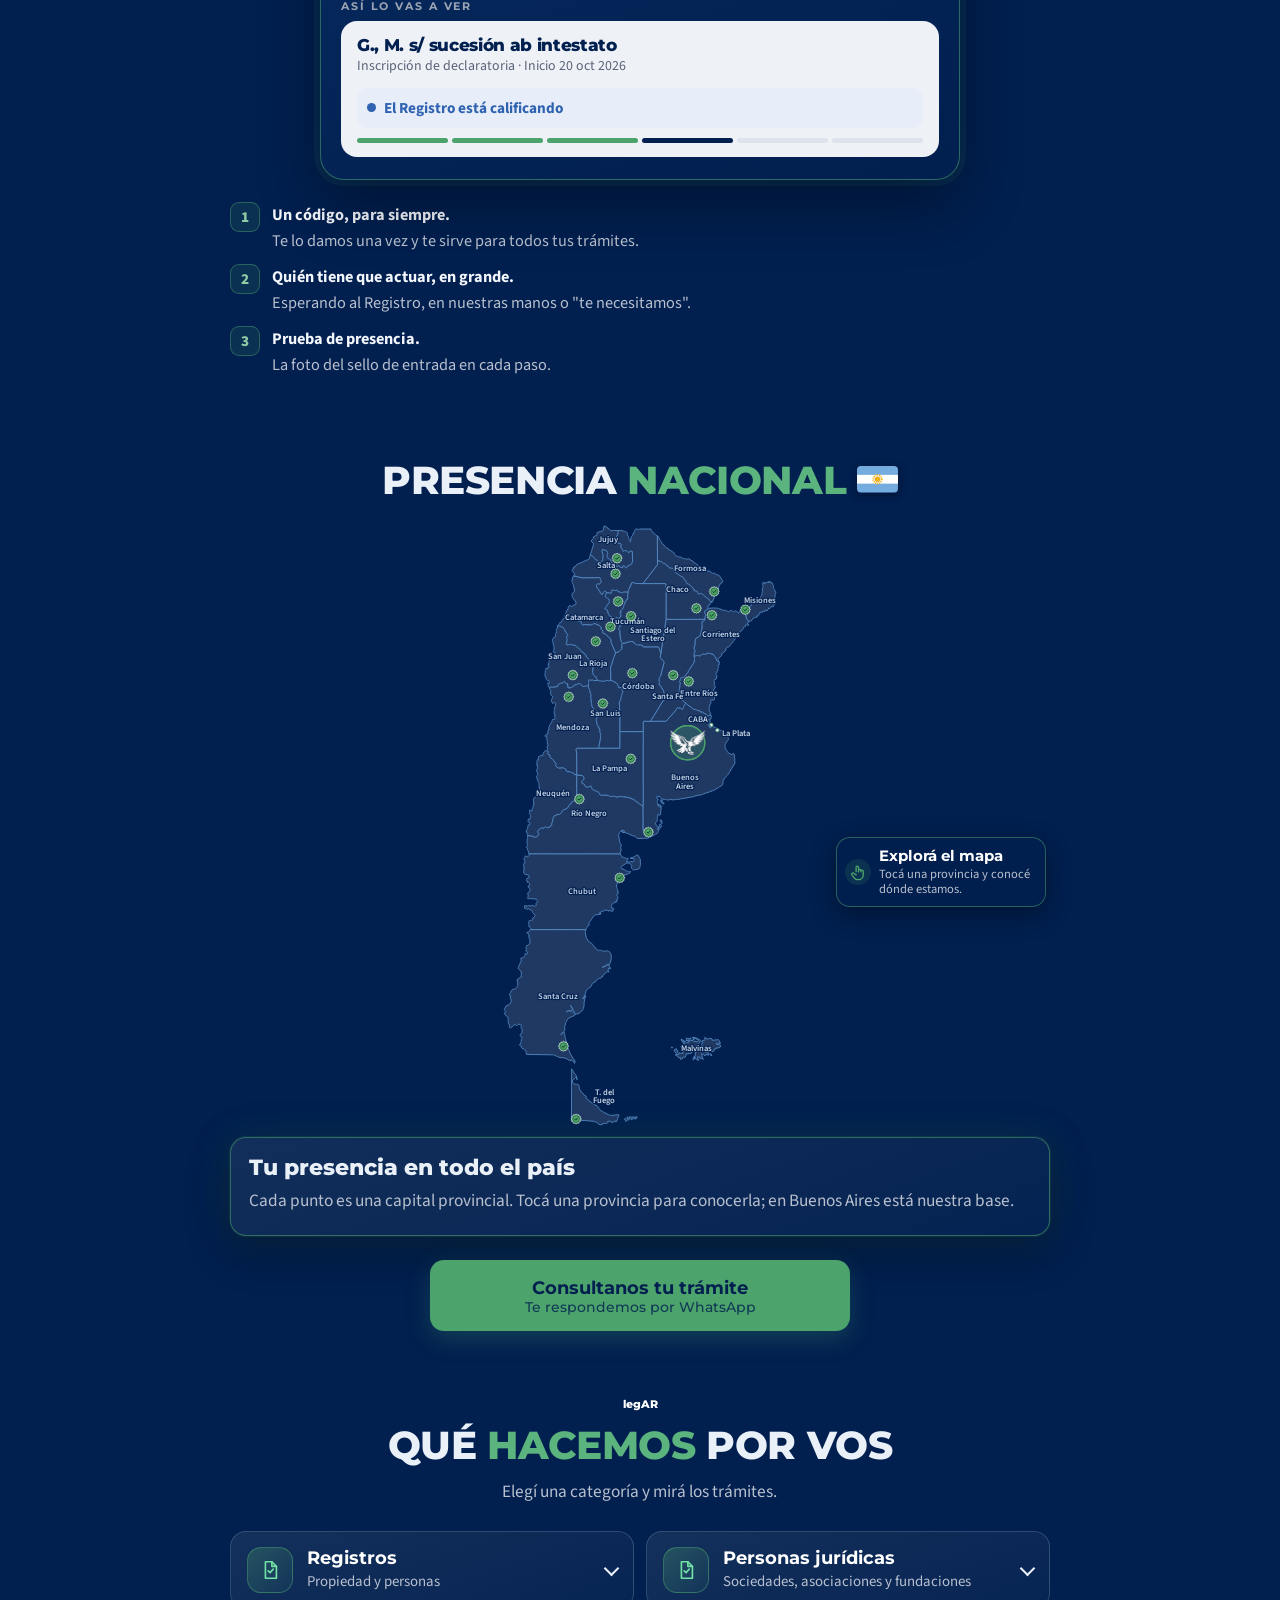
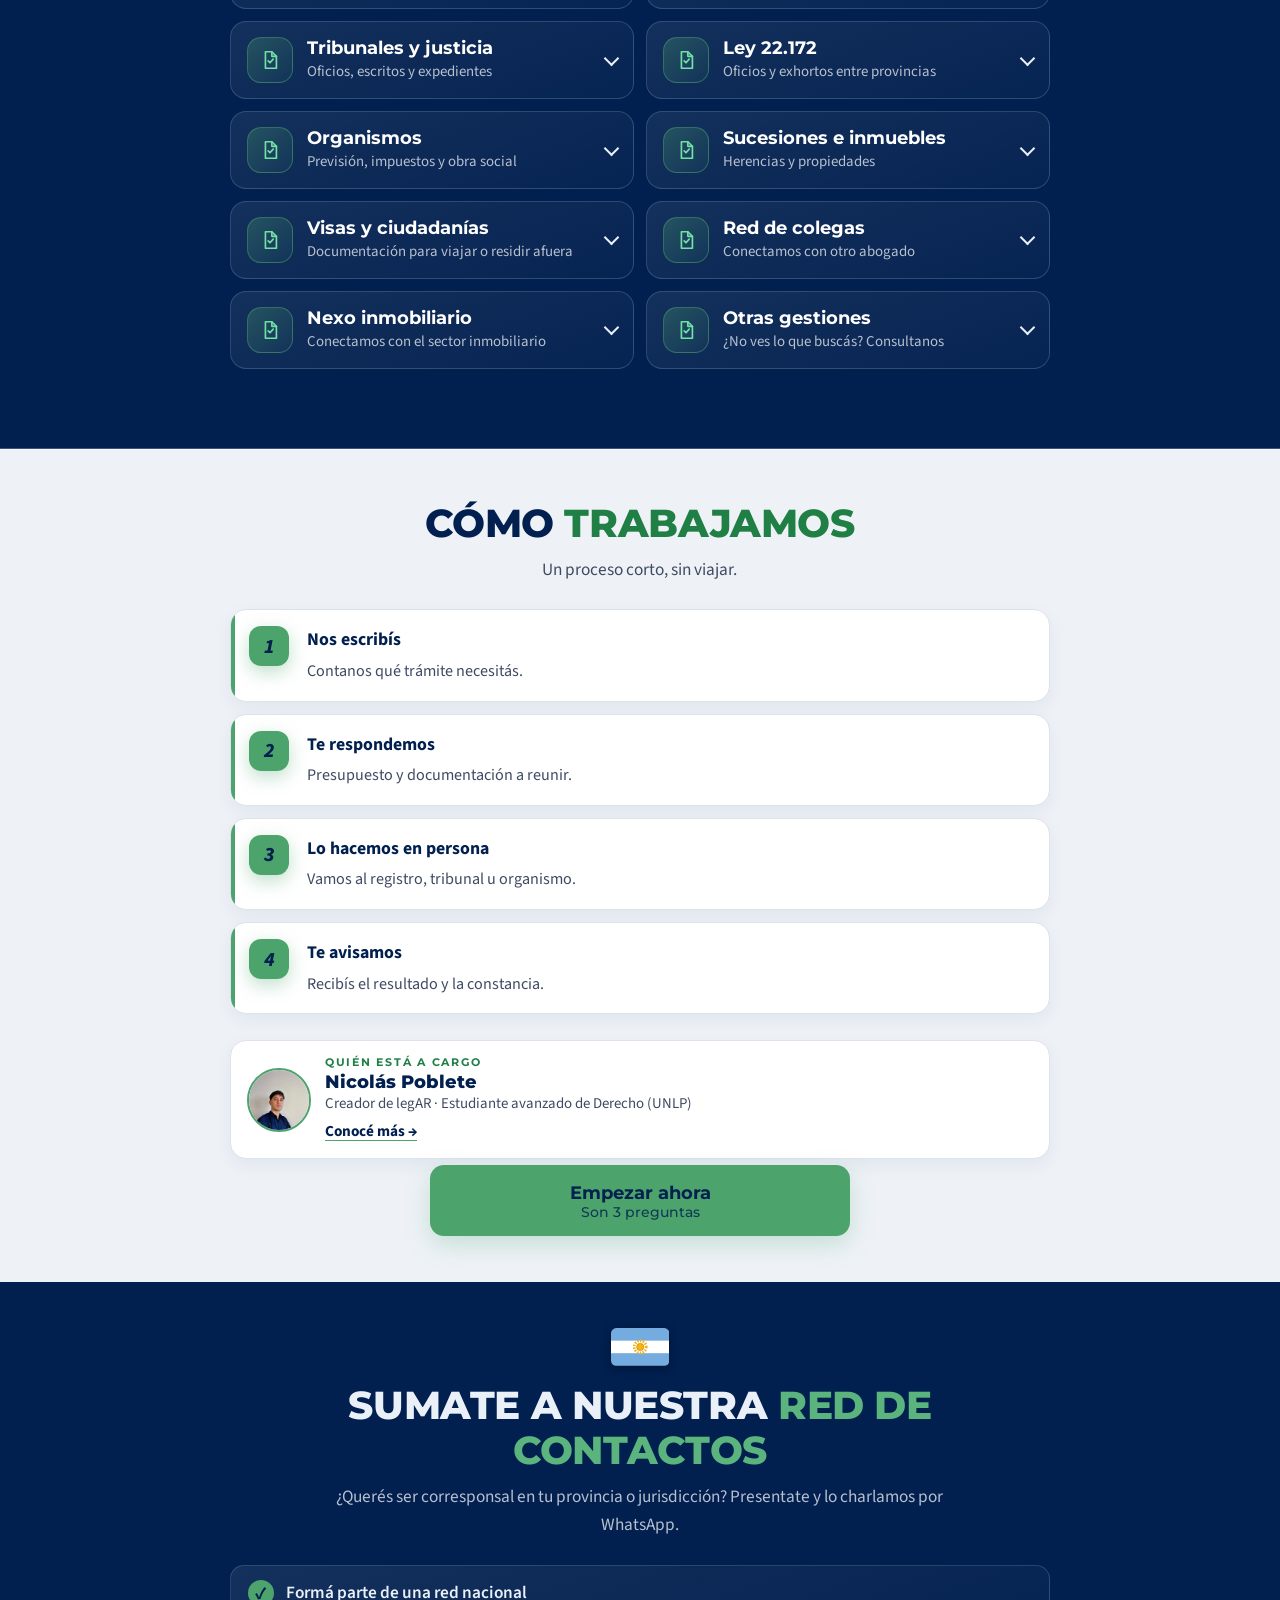
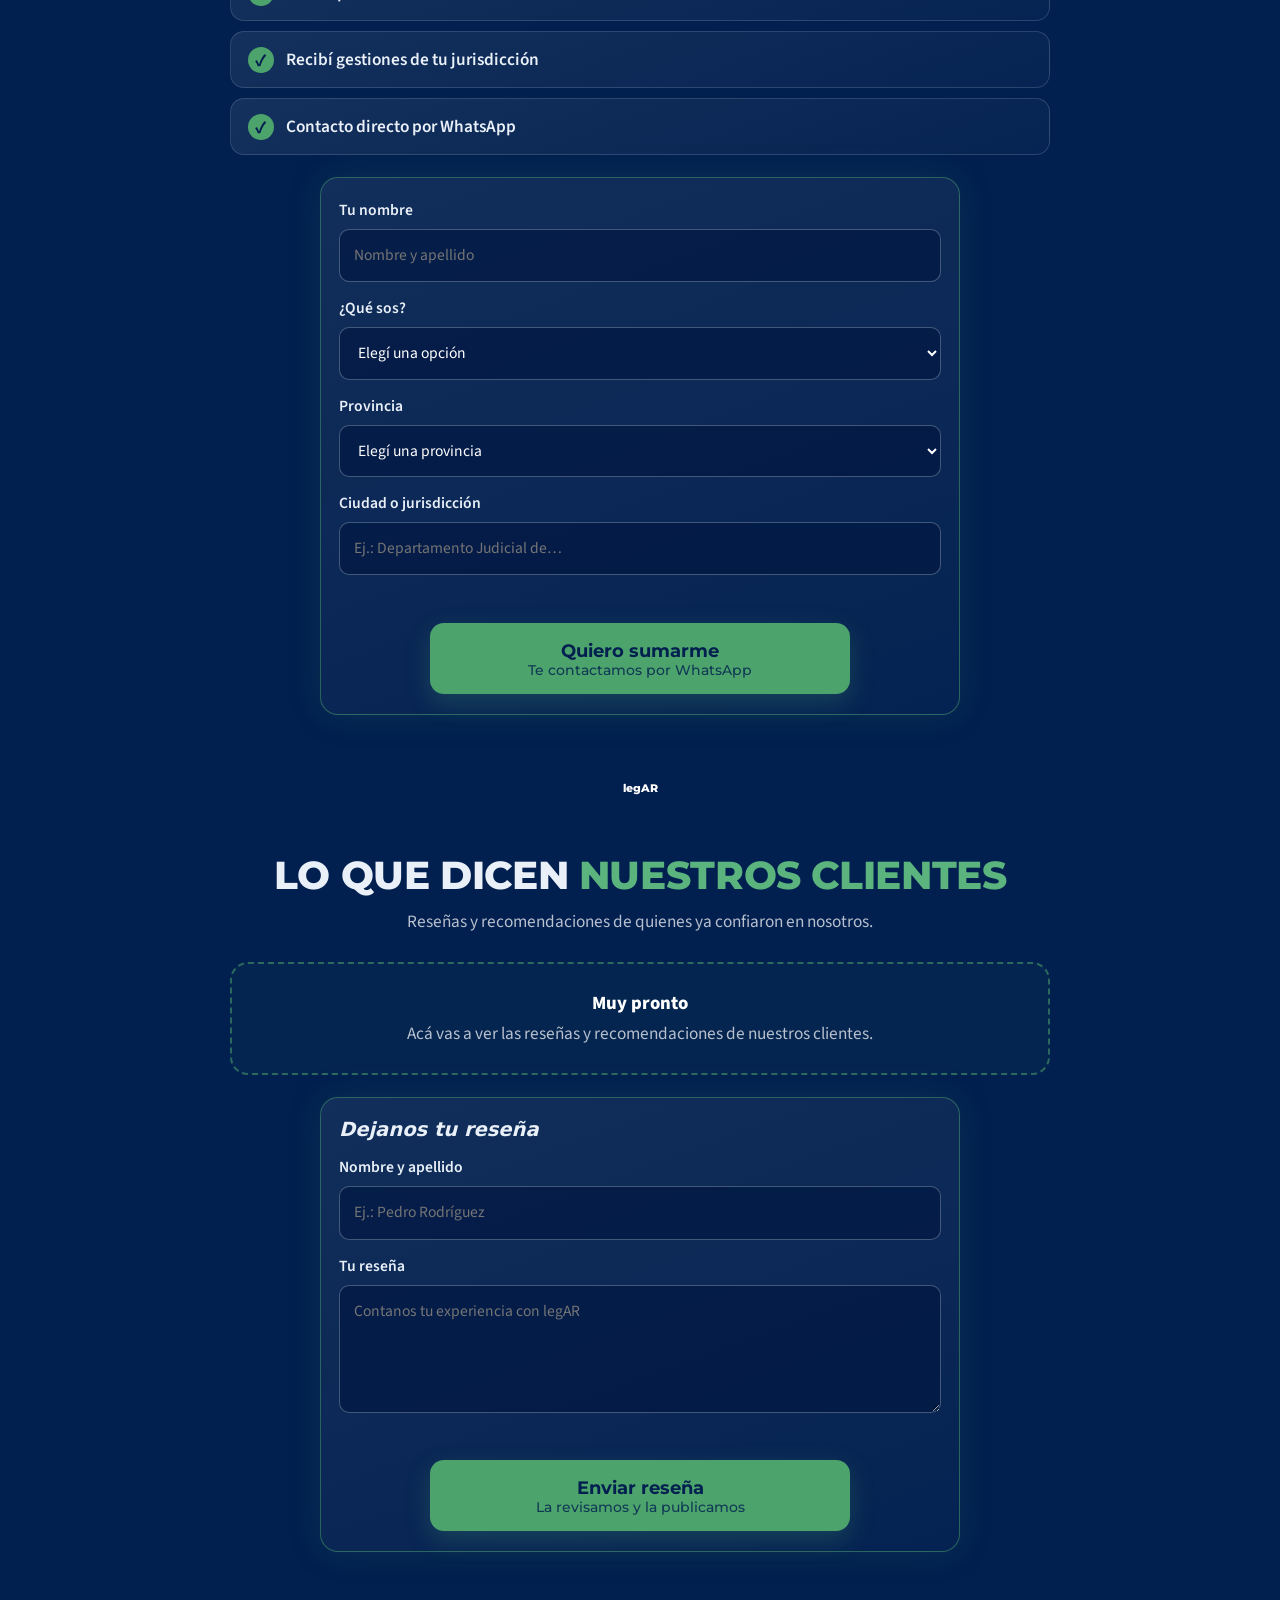
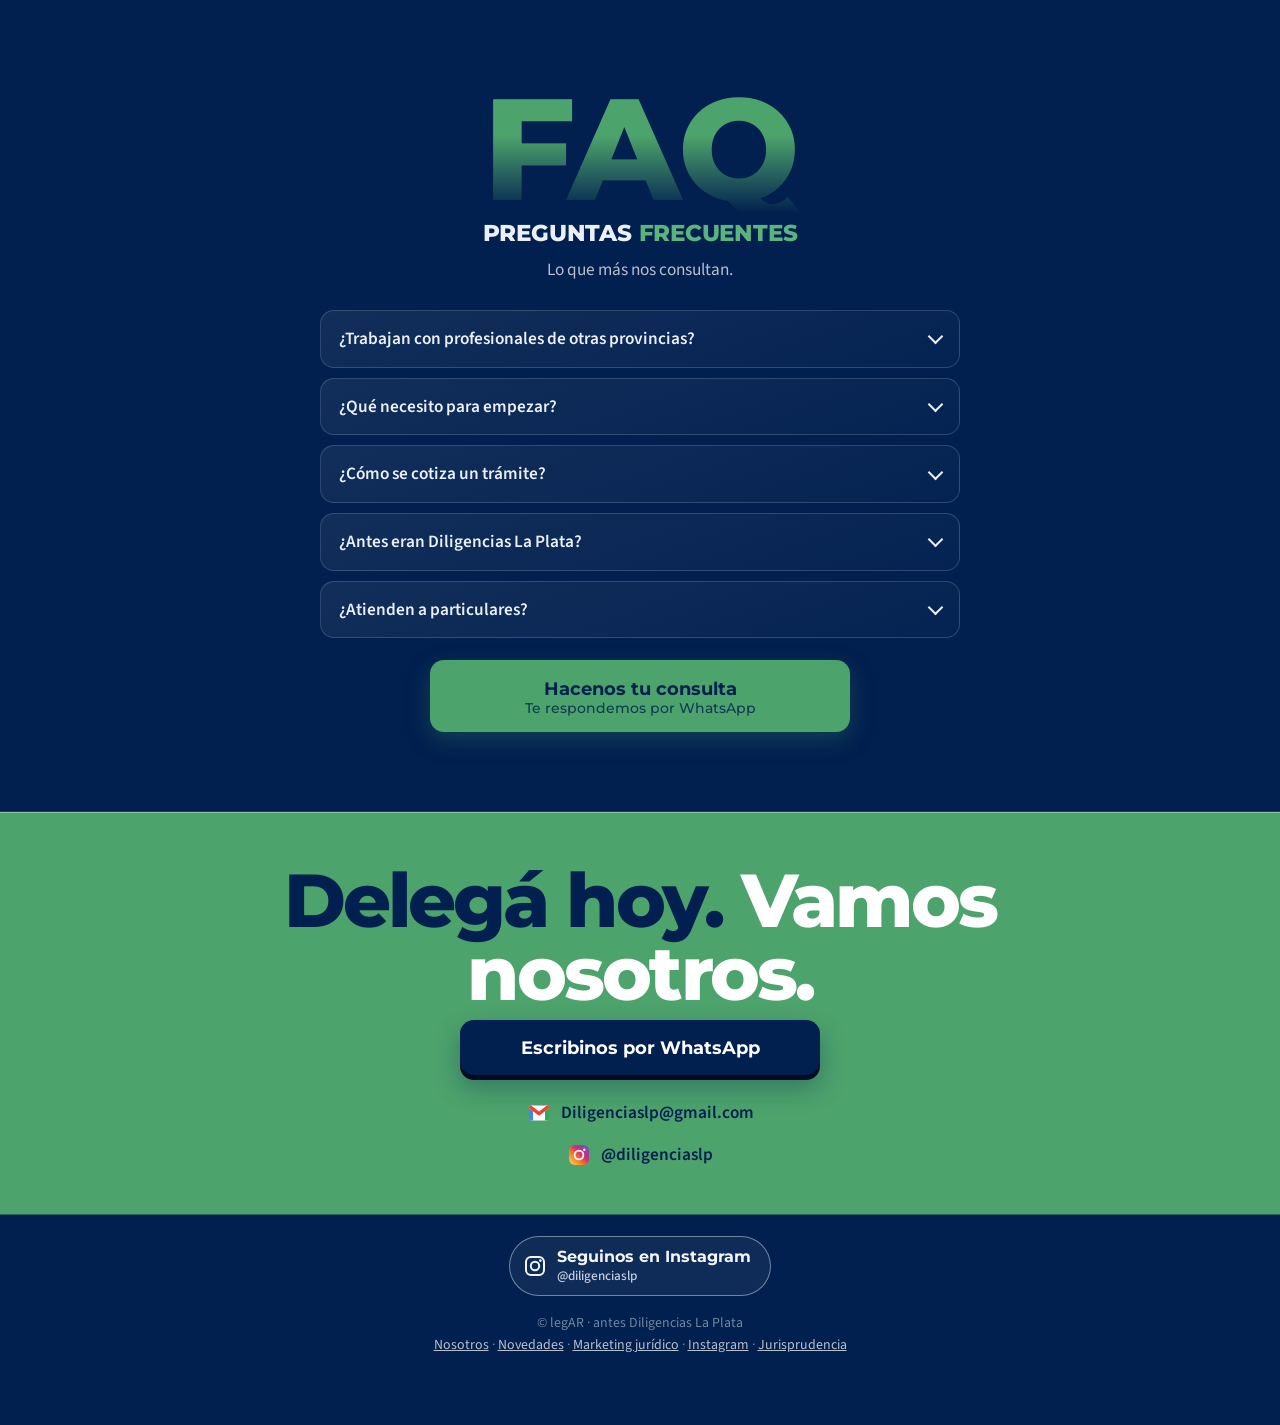
==== commit 9d40ec8a: "legAR: sección Velocidad de halcón; cursor solo con el punto, WhatsApp e Instagram abren al instante" ====
--- a/gestoria.html
+++ b/gestoria.html
@@ -320,7 +320,7 @@
 .c.top{text-align:center}
 @media (prefers-reduced-motion:reduce){html body .ali{animation:none}}
 </style>
-<link rel="stylesheet" href="barra.css?v=202611090406">
+<link rel="stylesheet" href="barra.css?v=202611090417">
 </head>
 <body>
 <script>(function(){try{if('scrollRestoration' in history)history.scrollRestoration='manual'}catch(e){}function t(){if(!location.hash)window.scrollTo(0,0)}t();window.addEventListener('load',t);window.addEventListener('pageshow',t)})();</script>
@@ -884,6 +884,6 @@
 if(!('IntersectionObserver' in window)){setTimeout(op,900);return}
 new IntersectionObserver(function(es){es.forEach(function(e){clearTimeout(t);if(e.isIntersecting)t=setTimeout(op,900);else cl()})},{rootMargin:'0px 0px -20% 0px'}).observe(el)})})();</script>
 <script>(function(){var h=document.getElementById('mhint'),w=document.getElementById('mw2');if(!h||!w)return;function off(){h.classList.add('off');w.removeEventListener('pointerdown',off)}w.addEventListener('pointerdown',off)})();</script>
-<script>window.LBIDX=[["Inicio", ".c.top"], ["Seguí tu trámite", "#seguimiento"], ["Mapa", "#mapa", "ar"], ["Servicios", "#serv"], ["Cómo trabajamos", "t:trabajamos"], ["Sumate a la red", "#red", "ar"], ["Reseñas", "#rese"], ["Preguntas frecuentes", ".faq"], ["Contacto", ".ct"]];</script><script>window.LBSEG="https://claude.ai/artifact/NHejrAF3uGpX35ri957CVG";</script><script src="barra.js?v=202611090406"></script>
+<script>window.LBIDX=[["Inicio", ".c.top"], ["Seguí tu trámite", "#seguimiento"], ["Mapa", "#mapa", "ar"], ["Servicios", "#serv"], ["Cómo trabajamos", "t:trabajamos"], ["Sumate a la red", "#red", "ar"], ["Reseñas", "#rese"], ["Preguntas frecuentes", ".faq"], ["Contacto", ".ct"]];</script><script>window.LBSEG="https://claude.ai/artifact/NHejrAF3uGpX35ri957CVG";</script><script src="barra.js?v=202611090417"></script>
 </body>
 </html>
--- a/barra.css
+++ b/barra.css
@@ -85,20 +85,15 @@
 html body .fab:active{transform:translateX(-50%) translateY(4px)}
 @media (prefers-reduced-motion:reduce){html body a[href*="wa.me"],html body .fab,html body .lbcta{animation:none!important}}
 
-/* cursor legAR: puntito blanco que se convierte en el halcón sobre lo que se puede tocar */
+/* cursor legAR: puntito blanco; sobre lo que se puede tocar se agranda en un aro */
 html.lgc-on,html.lgc-on *{cursor:none!important}
 html.lgc-on input,html.lgc-on textarea,html.lgc-on select,html.lgc-on [contenteditable]{cursor:text!important}
 .lgcur{position:fixed;left:0;top:0;z-index:2147483000;pointer-events:none;width:0;height:0;opacity:0;transition:opacity .2s}
 .lgcur.lgc-v{opacity:1}
 .lgcur.lgc-t{opacity:0!important}
-.lgc-dot{position:absolute;left:-5px;top:-5px;width:10px;height:10px;border-radius:50%;background:#fff;box-shadow:0 0 0 1.5px rgba(1,31,79,.55),0 0 12px rgba(255,255,255,.55);transition:transform .25s cubic-bezier(.3,1.4,.5,1),opacity .2s}
-.lgc-egg{position:absolute;left:-36px;top:-26px;width:72px;height:47px;perspective:260px;transform:scale(.15);opacity:0;transition:opacity .18s,transform .3s cubic-bezier(.3,1.5,.5,1)}
-.lgc-egg i,.lgc-fly i{display:block;width:100%;height:100%;background:url(halcon.png) center/contain no-repeat;transform-origin:50% 60%;filter:drop-shadow(0 6px 8px rgba(0,0,0,.45)) drop-shadow(0 0 10px rgba(77,163,108,.55))}
-.lgcur.lgc-h .lgc-dot{transform:scale(.25);opacity:0}
-.lgcur.lgc-h .lgc-egg{transform:none;opacity:1}
-.lgcur.lgc-d .lgc-dot{transform:scale(.6)}
-.lgcur.lgc-gone .lgc-egg{opacity:0!important;transition:none}
-.lgc-fly{position:fixed;left:0;top:0;width:72px;height:47px;margin:-26px 0 0 -36px;z-index:2147483001;pointer-events:none;perspective:260px}
+.lgc-dot{position:absolute;left:-5px;top:-5px;width:10px;height:10px;border-radius:50%;background:#fff;box-shadow:0 0 0 1.5px rgba(1,31,79,.55),0 0 12px rgba(255,255,255,.5);transition:transform .2s cubic-bezier(.3,1.4,.5,1),background .2s,box-shadow .2s}
+.lgcur.lgc-h .lgc-dot{transform:scale(3.2);background:rgba(255,255,255,.14);box-shadow:0 0 0 .6px #fff,0 0 10px rgba(143,203,164,.55)}
+.lgcur.lgc-d .lgc-dot{transform:scale(2.4)}
 
 /* ===== optimización celular y escritorio ===== */
 /* celular: más aire a los costados, menos espacio muerto entre secciones */
@@ -247,3 +242,29 @@
 footer .igf span{display:grid;font:700 .92rem Montserrat,system-ui,sans-serif;line-height:1.15}
 footer .igf small{font:500 .78rem "Source Sans 3",system-ui,sans-serif;opacity:.8}
 footer .igf:hover{border-color:#8FCBA4}
+
+/* ===== sección del halcón (legAR) ===== */
+.hlc{text-align:center;overflow:hidden}
+.hlc .kick{text-align:left}
+.hlc-hero{position:relative;height:clamp(150px,44vw,240px);margin:6px 0 4px}
+.hlc-hero img{position:absolute;left:50%;top:50%;width:min(78%,360px);height:auto;transform:translate(-50%,-50%) rotate(-8deg);filter:drop-shadow(0 18px 30px rgba(0,0,0,.45))}
+html.lg-rvon .hlc-hero.lg-rv{opacity:1;transform:none}
+html.lg-rvon .hlc-hero.lg-rv img{opacity:0}
+html.lg-rvon .hlc-hero.lg-in img{opacity:1;animation:hlcIn 1.1s cubic-bezier(.2,.8,.2,1) both}
+@keyframes hlcIn{from{transform:translate(-160%,-10%) rotate(-24deg) scale(.7);opacity:0}to{transform:translate(-50%,-50%) rotate(-8deg);opacity:1}}
+.hlc-st{position:absolute;left:0;height:2px;border-radius:2px;background:linear-gradient(90deg,transparent,rgba(143,203,164,.8));animation:hlcSt 1.6s linear infinite}
+.hlc-st:nth-child(1){top:38%;width:40%;animation-delay:0s}.hlc-st:nth-child(2){top:52%;width:28%;animation-delay:.5s}.hlc-st:nth-child(3){top:66%;width:34%;animation-delay:1s}
+@keyframes hlcSt{from{transform:translateX(-110%);opacity:0}30%{opacity:1}to{transform:translateX(260%);opacity:0}}
+.hlc-dato{display:flex;align-items:center;gap:16px;text-align:left;margin:4px auto 0;max-width:560px;padding:16px 18px;border-radius:18px;background:linear-gradient(135deg,rgba(77,163,108,.2),rgba(77,163,108,.05));border:1px solid rgba(77,163,108,.5)}
+.hlc-dato b{display:flex;flex-direction:column;align-items:center;font:900 2.4rem/1 Montserrat,system-ui,sans-serif;letter-spacing:-.04em;color:#fff;flex:none}
+.hlc-dato b small{font:700 .78rem Montserrat,system-ui,sans-serif;letter-spacing:.12em;color:#8FCBA4;margin-top:2px}
+.hlc-dato span{color:#D7DCE6;font-size:.98rem;line-height:1.45}
+.hlc-pitch{font:800 clamp(1.15rem,4.8vw,1.45rem)/1.3 Montserrat,system-ui,sans-serif;color:#F3F6FB;max-width:26em;margin:22px auto 18px}
+.hlc-3{display:grid;gap:10px;text-align:left}
+.hlc-3 div{padding:14px 16px;border-radius:14px;border:1px solid rgba(184,192,206,.22);background:linear-gradient(160deg,rgba(255,255,255,.07),rgba(255,255,255,.02))}
+.hlc-3 b{display:block;font:800 1.02rem Montserrat,system-ui,sans-serif;color:#fff}
+.hlc-3 span{color:#B8C0CE;font-size:.92rem}
+.hlc-src{font-size:.75rem;color:#7d879a;margin:14px 0 0}
+.hlc-src a{color:#9CA4B4}
+@media (min-width:700px){.hlc-3{grid-template-columns:repeat(3,minmax(0,1fr))}}
+@media (prefers-reduced-motion:reduce){.hlc-st{display:none}html .hlc-hero img{animation:none!important;opacity:1!important}}
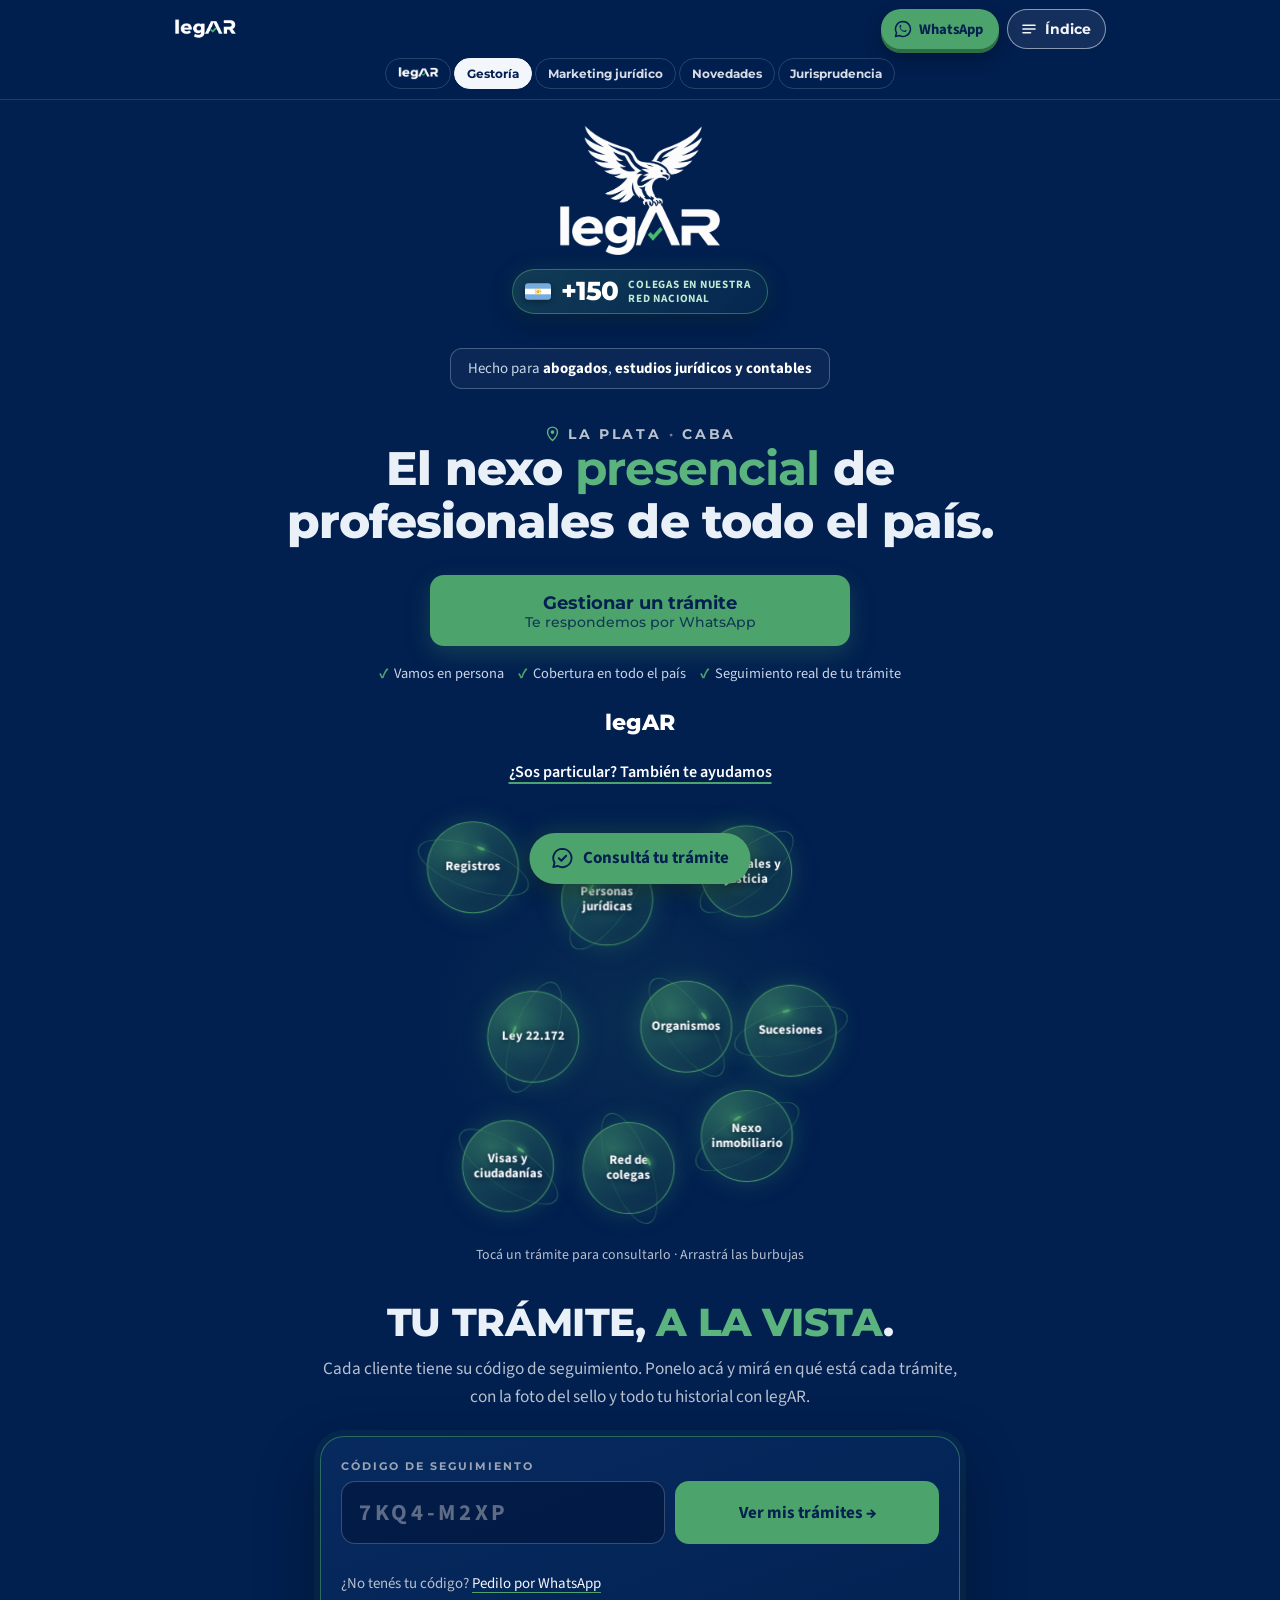
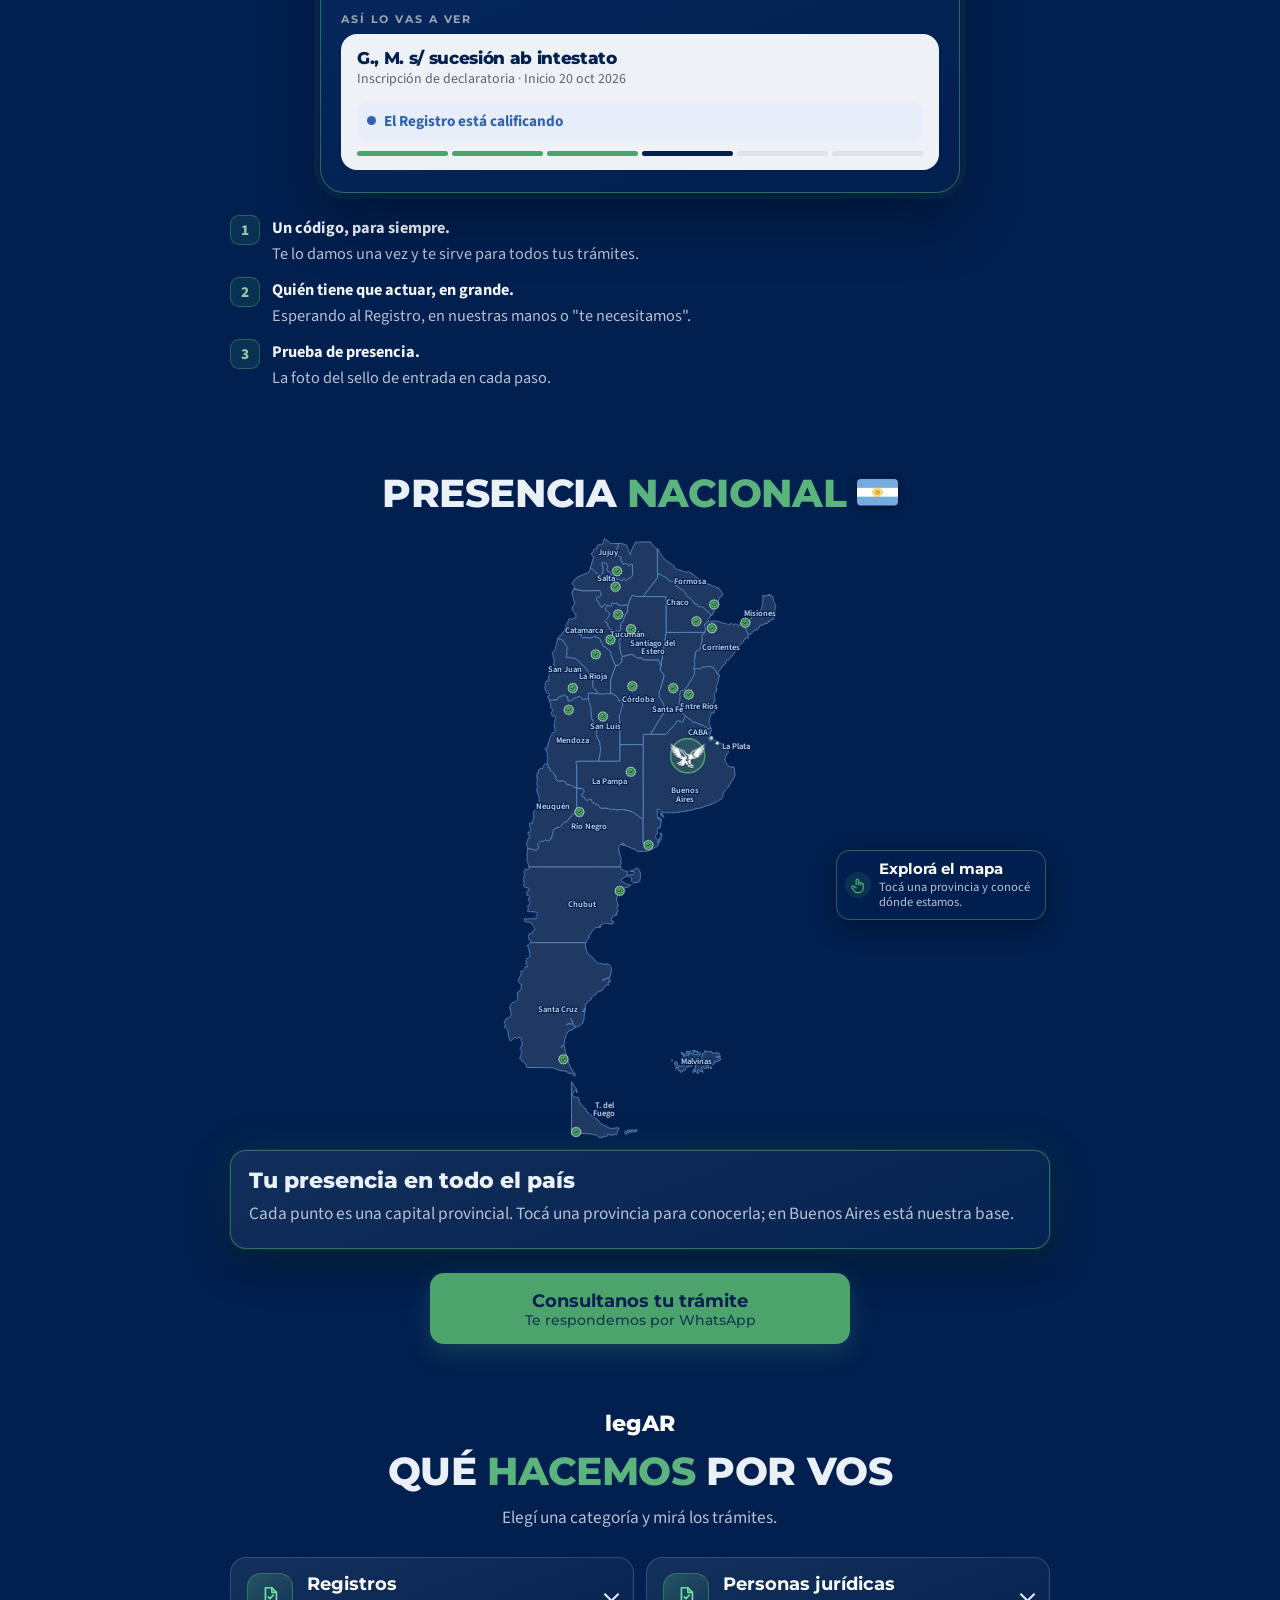
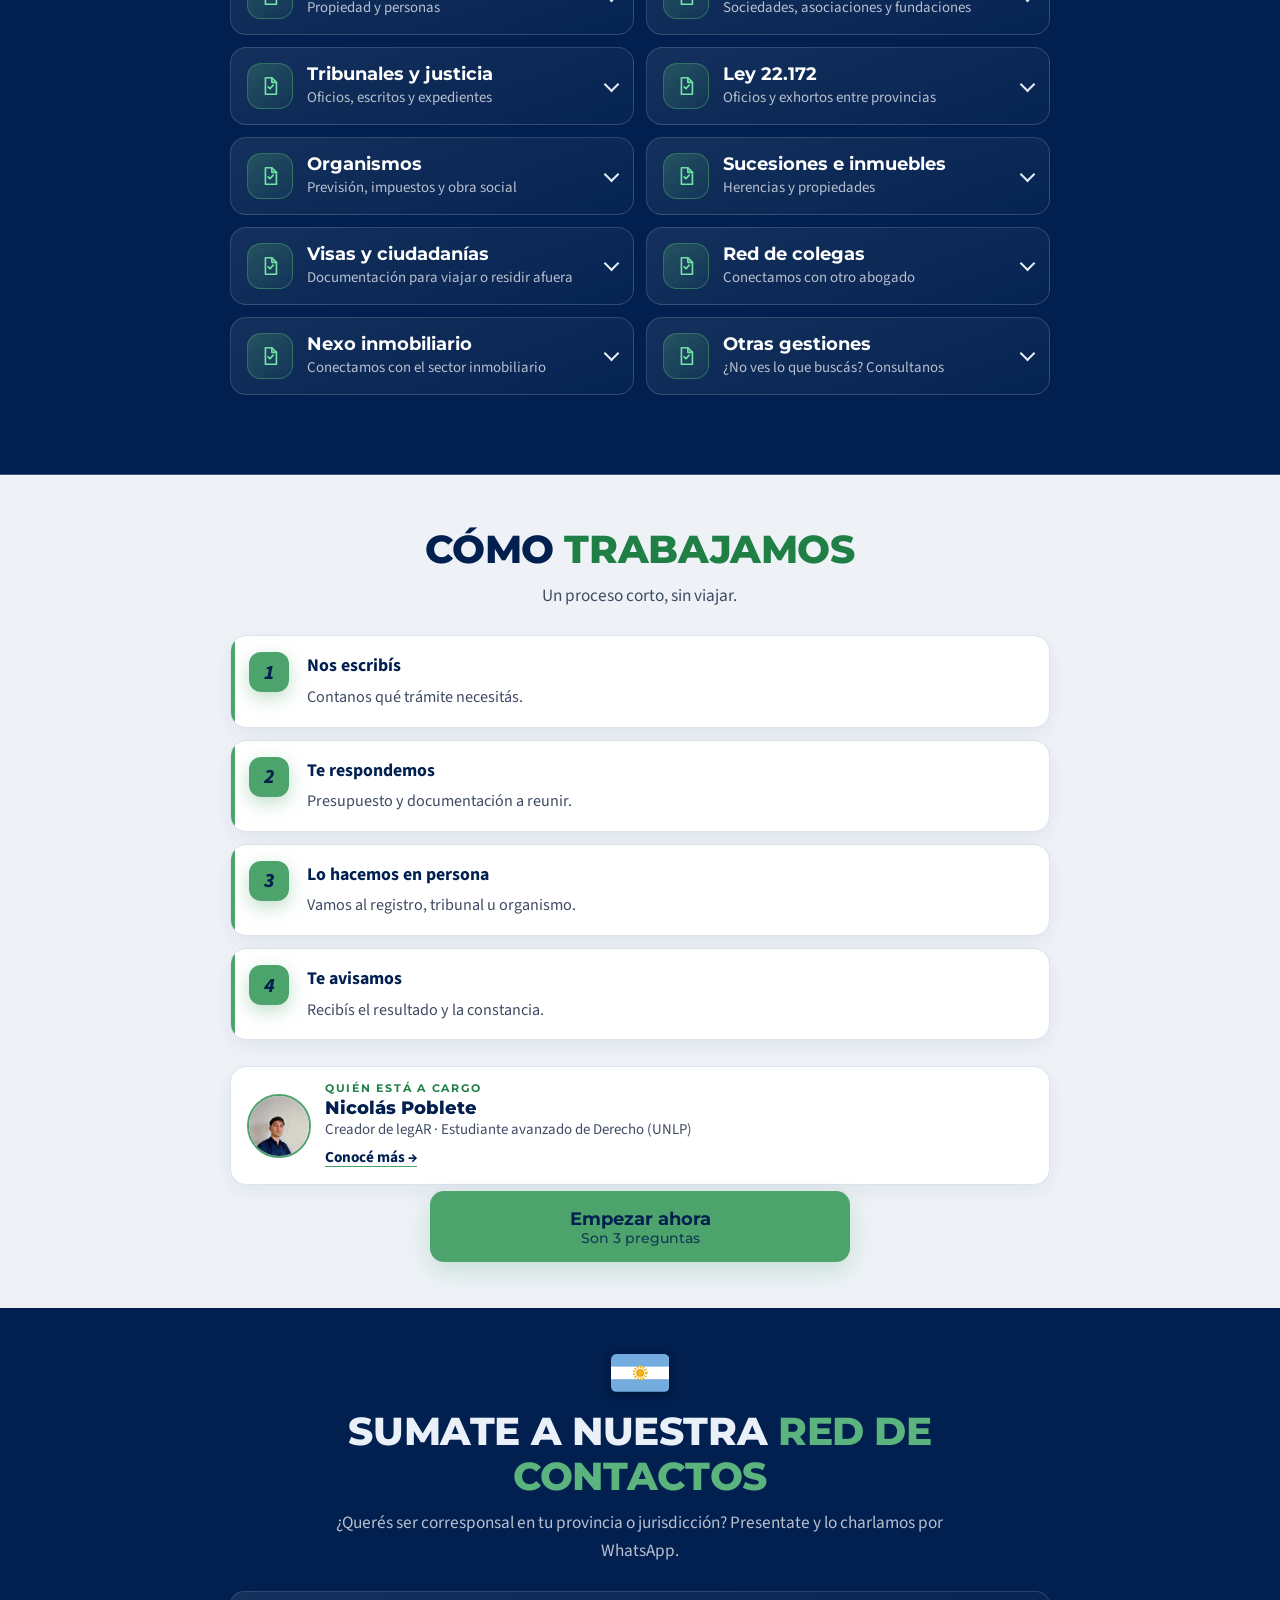
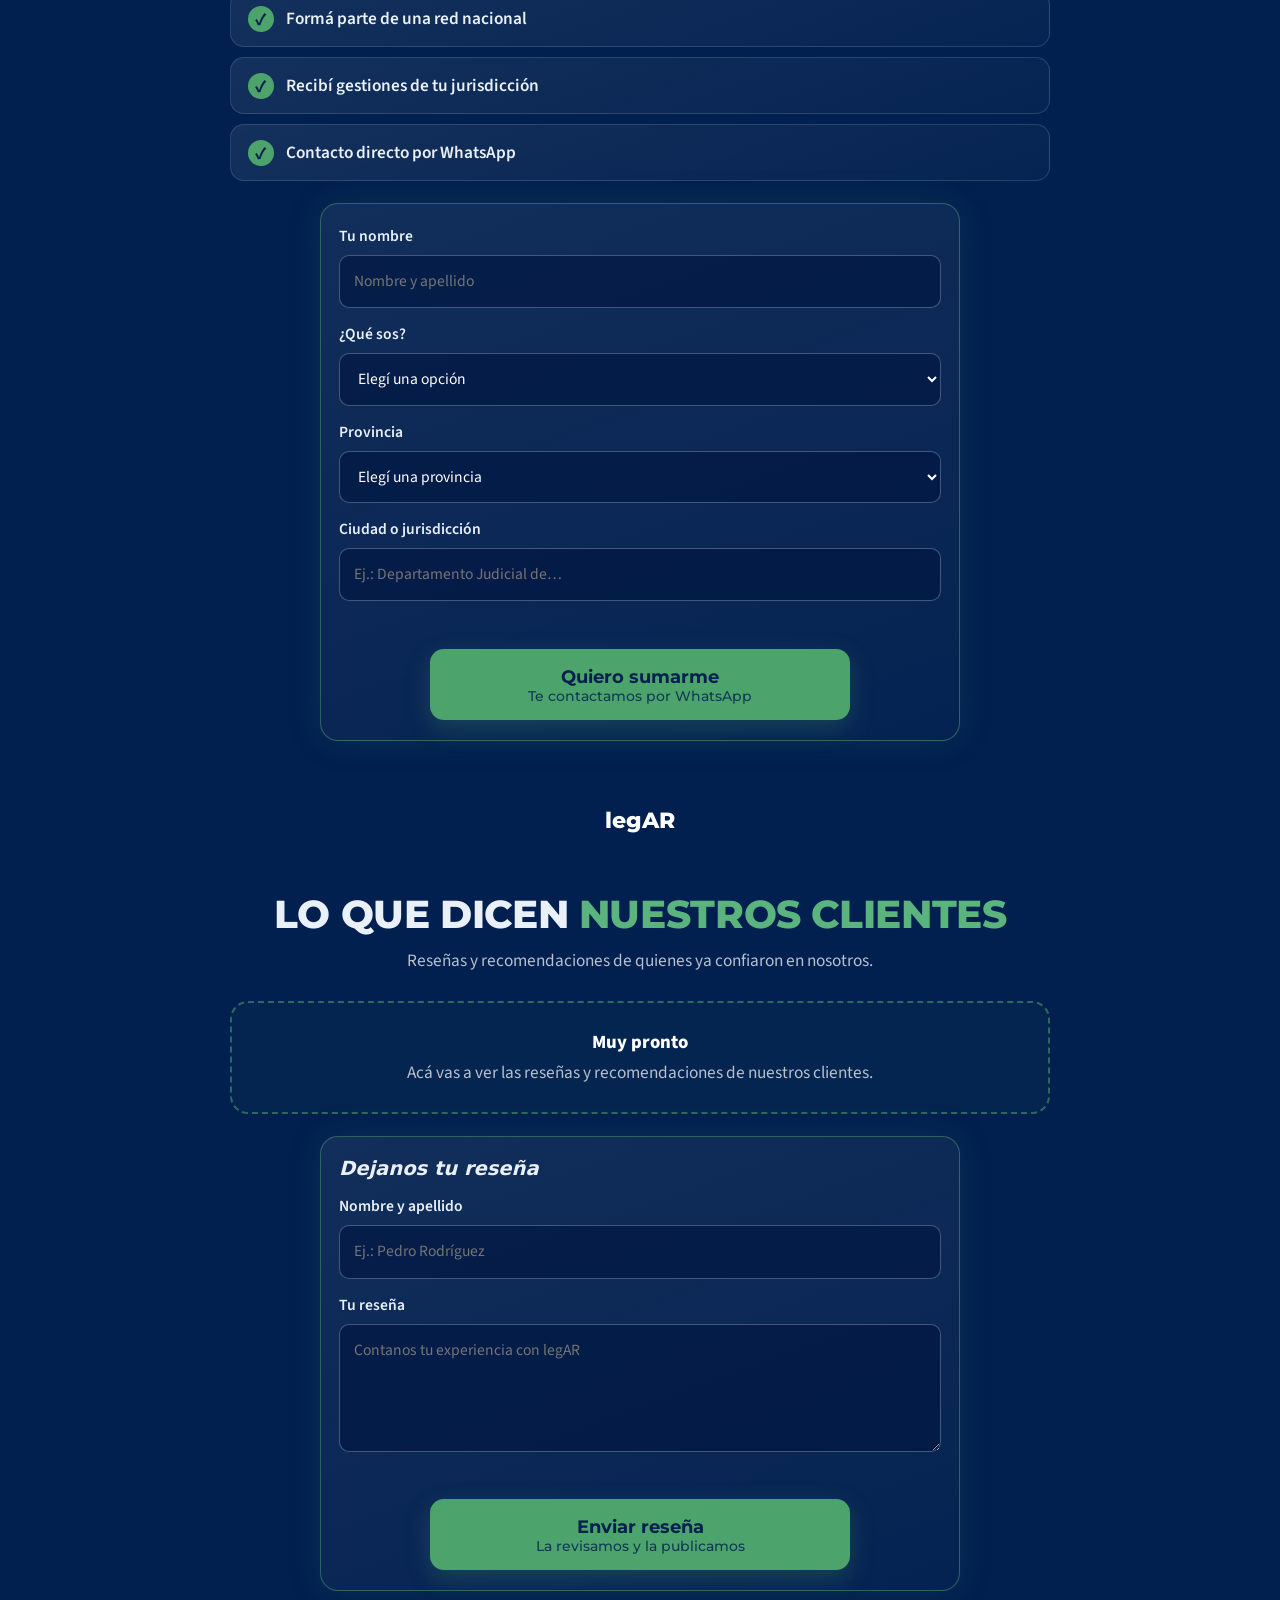
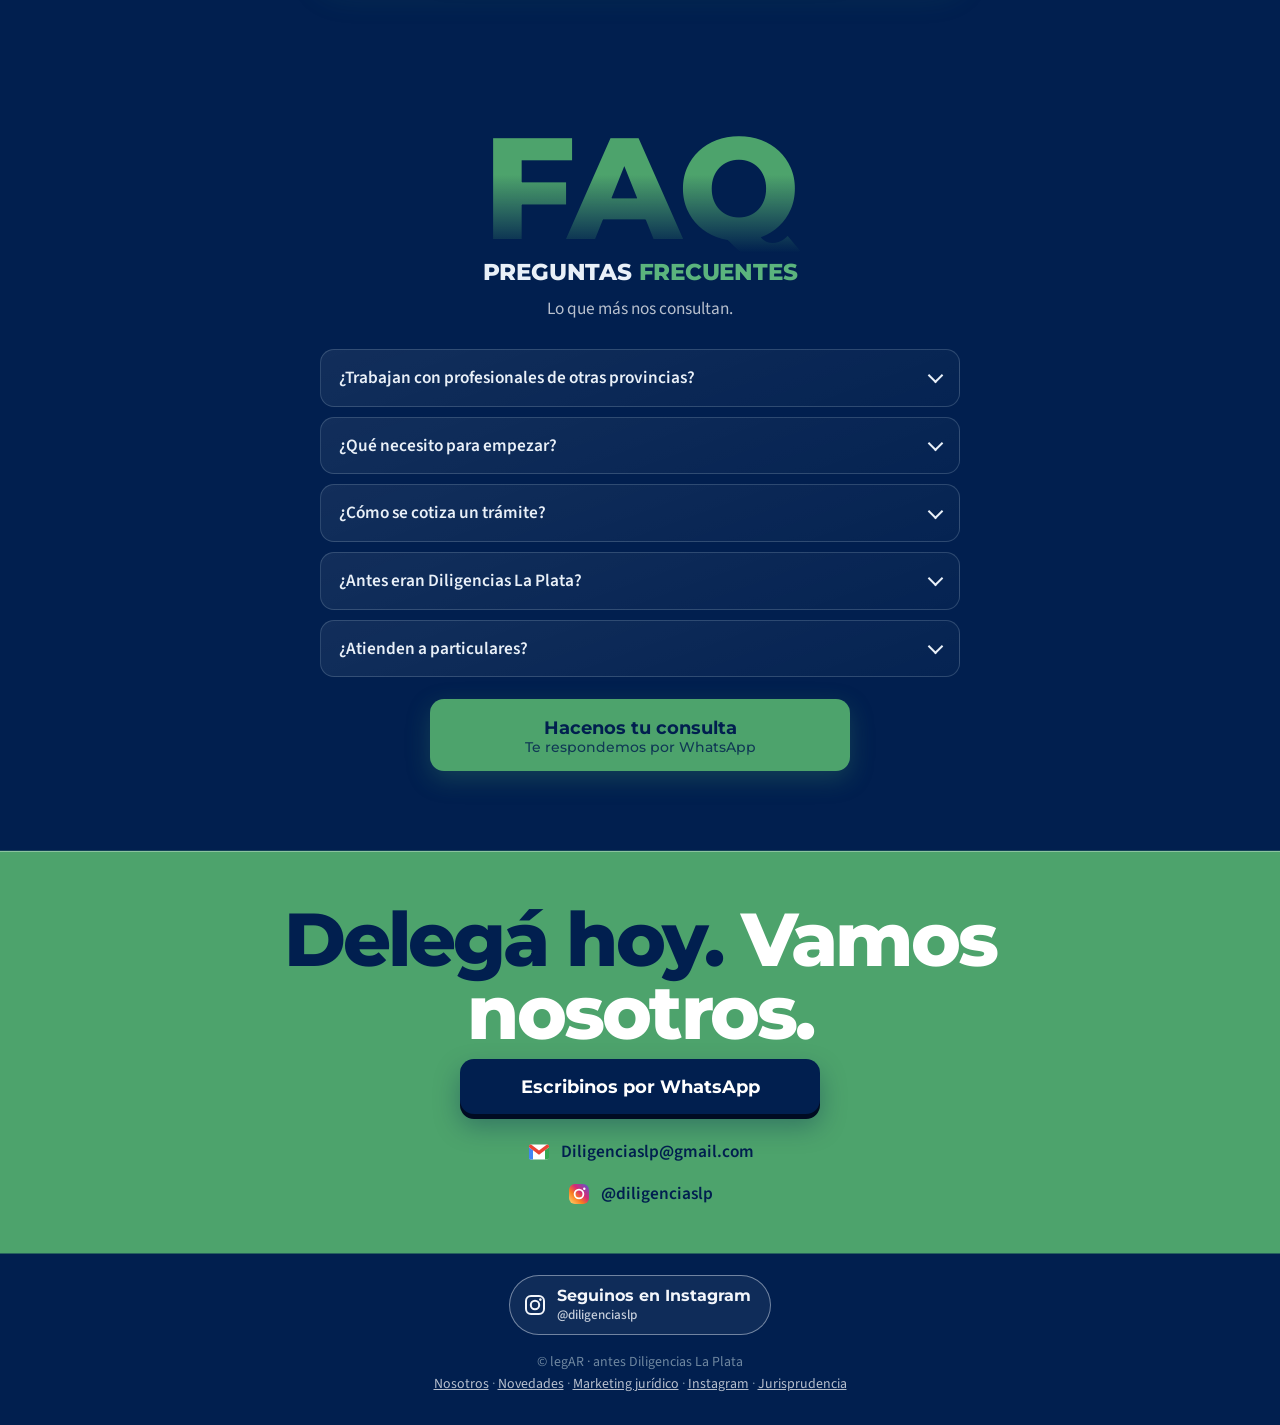
==== commit 5dbac6d1: "legAR: Nuestro símbolo (halcón argentino), red de colegas destacada y logos sin recuadro de sticker " ====
--- a/gestoria.html
+++ b/gestoria.html
@@ -320,7 +320,7 @@
 .c.top{text-align:center}
 @media (prefers-reduced-motion:reduce){html body .ali{animation:none}}
 </style>
-<link rel="stylesheet" href="barra.css?v=202611090417">
+<link rel="stylesheet" href="barra.css?v=202611090425">
 </head>
 <body>
 <script>(function(){try{if('scrollRestoration' in history)history.scrollRestoration='manual'}catch(e){}function t(){if(!location.hash)window.scrollTo(0,0)}t();window.addEventListener('load',t);window.addEventListener('pageshow',t)})();</script>
@@ -884,6 +884,6 @@
 if(!('IntersectionObserver' in window)){setTimeout(op,900);return}
 new IntersectionObserver(function(es){es.forEach(function(e){clearTimeout(t);if(e.isIntersecting)t=setTimeout(op,900);else cl()})},{rootMargin:'0px 0px -20% 0px'}).observe(el)})})();</script>
 <script>(function(){var h=document.getElementById('mhint'),w=document.getElementById('mw2');if(!h||!w)return;function off(){h.classList.add('off');w.removeEventListener('pointerdown',off)}w.addEventListener('pointerdown',off)})();</script>
-<script>window.LBIDX=[["Inicio", ".c.top"], ["Seguí tu trámite", "#seguimiento"], ["Mapa", "#mapa", "ar"], ["Servicios", "#serv"], ["Cómo trabajamos", "t:trabajamos"], ["Sumate a la red", "#red", "ar"], ["Reseñas", "#rese"], ["Preguntas frecuentes", ".faq"], ["Contacto", ".ct"]];</script><script>window.LBSEG="https://claude.ai/artifact/NHejrAF3uGpX35ri957CVG";</script><script src="barra.js?v=202611090417"></script>
+<script>window.LBIDX=[["Inicio", ".c.top"], ["Seguí tu trámite", "#seguimiento"], ["Mapa", "#mapa", "ar"], ["Servicios", "#serv"], ["Cómo trabajamos", "t:trabajamos"], ["Sumate a la red", "#red", "ar"], ["Reseñas", "#rese"], ["Preguntas frecuentes", ".faq"], ["Contacto", ".ct"]];</script><script>window.LBSEG="https://claude.ai/artifact/NHejrAF3uGpX35ri957CVG";</script><script src="barra.js?v=202611090425"></script>
 </body>
 </html>
--- a/barra.css
+++ b/barra.css
@@ -247,11 +247,12 @@
 .hlc{text-align:center;overflow:hidden}
 .hlc .kick{text-align:left}
 .hlc-hero{position:relative;height:clamp(150px,44vw,240px);margin:6px 0 4px}
-.hlc-hero img{position:absolute;left:50%;top:50%;width:min(78%,360px);height:auto;transform:translate(-50%,-50%) rotate(-8deg);filter:drop-shadow(0 18px 30px rgba(0,0,0,.45))}
+.hlc-hero:before{content:"";position:absolute;left:50%;top:52%;width:min(90%,420px);aspect-ratio:1.6;transform:translate(-50%,-50%);background:radial-gradient(closest-side,rgba(77,163,108,.22),rgba(77,163,108,.06) 60%,transparent);pointer-events:none}
+.hlc-hero img{position:absolute;left:50%;top:50%;width:min(74%,340px);height:auto;transform:translate(-50%,-50%);opacity:.94;-webkit-mask-image:linear-gradient(180deg,#000 72%,transparent 100%);mask-image:linear-gradient(180deg,#000 72%,transparent 100%)}
 html.lg-rvon .hlc-hero.lg-rv{opacity:1;transform:none}
 html.lg-rvon .hlc-hero.lg-rv img{opacity:0}
-html.lg-rvon .hlc-hero.lg-in img{opacity:1;animation:hlcIn 1.1s cubic-bezier(.2,.8,.2,1) both}
-@keyframes hlcIn{from{transform:translate(-160%,-10%) rotate(-24deg) scale(.7);opacity:0}to{transform:translate(-50%,-50%) rotate(-8deg);opacity:1}}
+html.lg-rvon .hlc-hero.lg-in img{opacity:.94;animation:hlcIn 1.1s cubic-bezier(.2,.8,.2,1) both}
+@keyframes hlcIn{from{transform:translate(-140%,-30%) scale(.75);opacity:0}to{transform:translate(-50%,-50%);opacity:.94}}
 .hlc-st{position:absolute;left:0;height:2px;border-radius:2px;background:linear-gradient(90deg,transparent,rgba(143,203,164,.8));animation:hlcSt 1.6s linear infinite}
 .hlc-st:nth-child(1){top:38%;width:40%;animation-delay:0s}.hlc-st:nth-child(2){top:52%;width:28%;animation-delay:.5s}.hlc-st:nth-child(3){top:66%;width:34%;animation-delay:1s}
 @keyframes hlcSt{from{transform:translateX(-110%);opacity:0}30%{opacity:1}to{transform:translateX(260%);opacity:0}}
@@ -268,3 +269,6 @@
 .hlc-src a{color:#9CA4B4}
 @media (min-width:700px){.hlc-3{grid-template-columns:repeat(3,minmax(0,1fr))}}
 @media (prefers-reduced-motion:reduce){.hlc-st{display:none}html .hlc-hero img{animation:none!important;opacity:1!important}}
+
+.hlc .hlc-sub{text-align:center!important;margin:0 auto 4px!important}
+@media (max-width:520px){.hlc-dato{flex-direction:column;gap:8px;text-align:center}.hlc-dato b{flex-direction:row;align-items:baseline;gap:6px}}
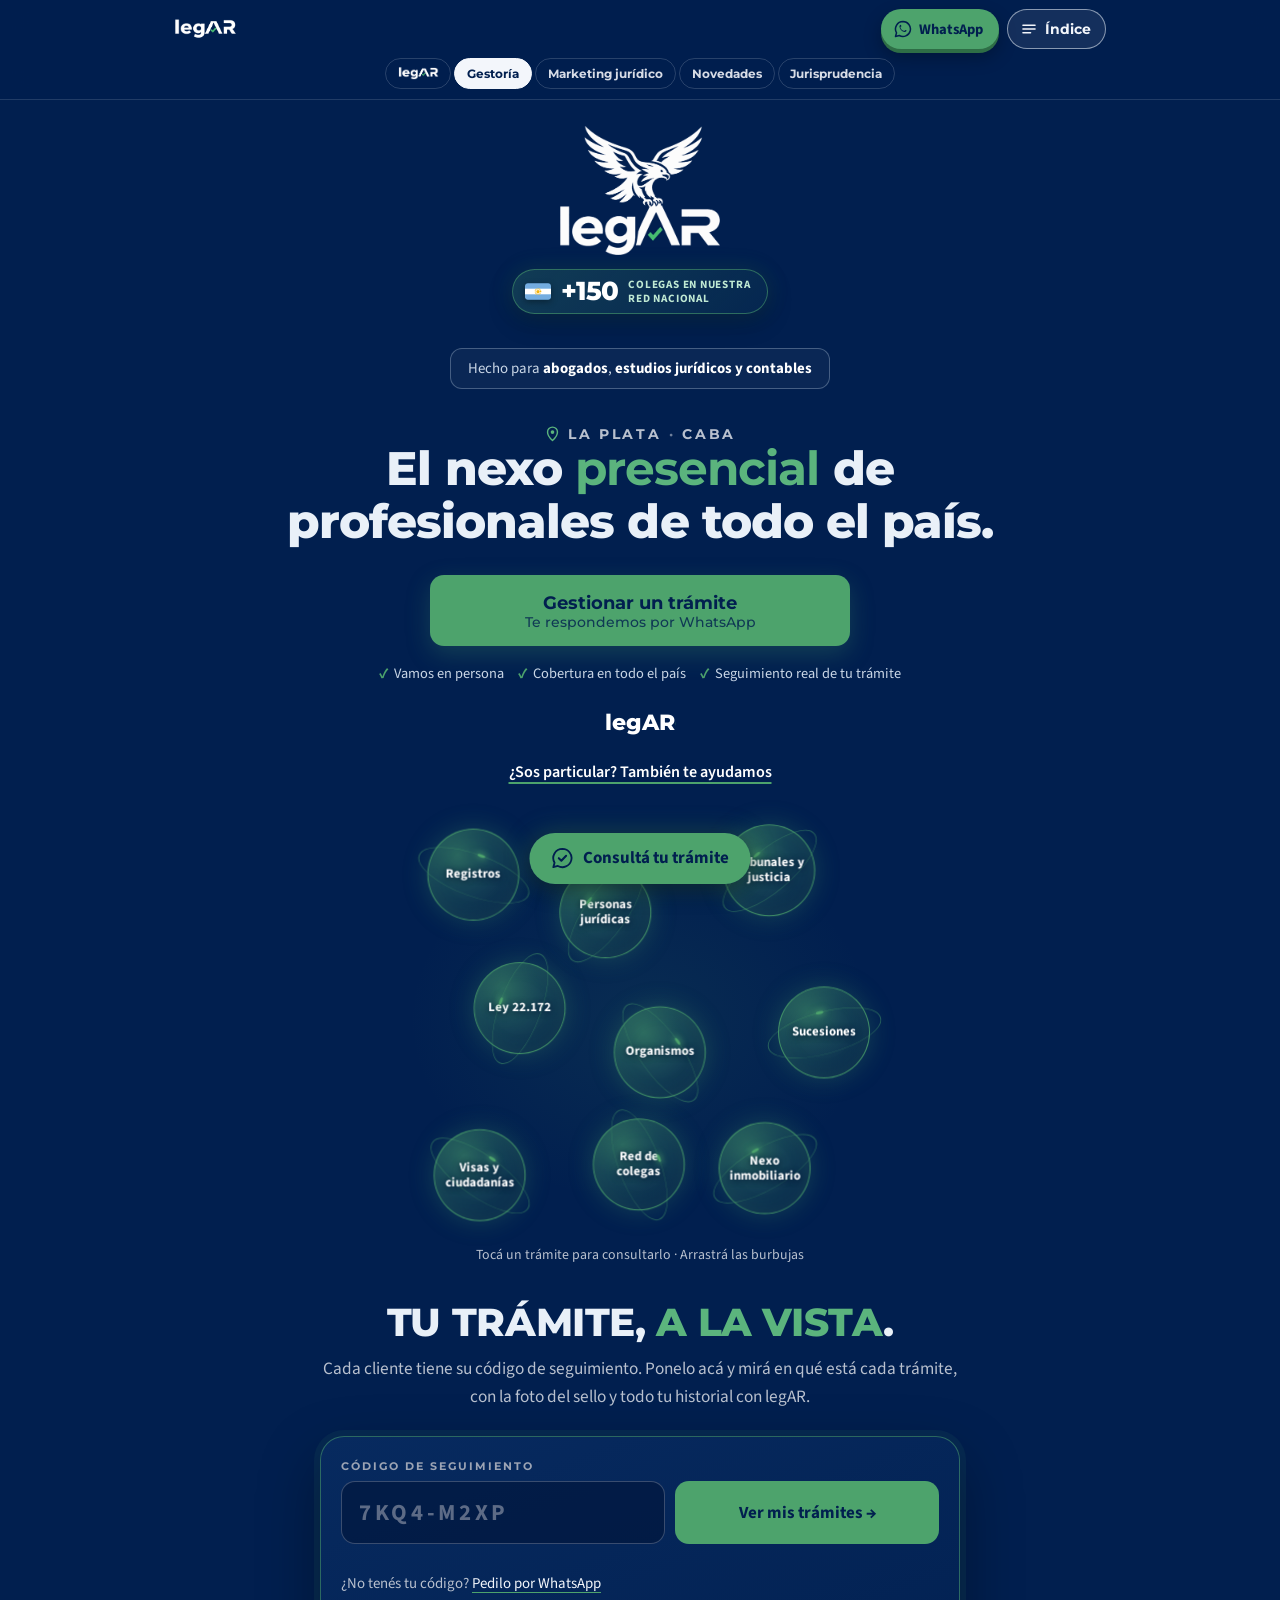
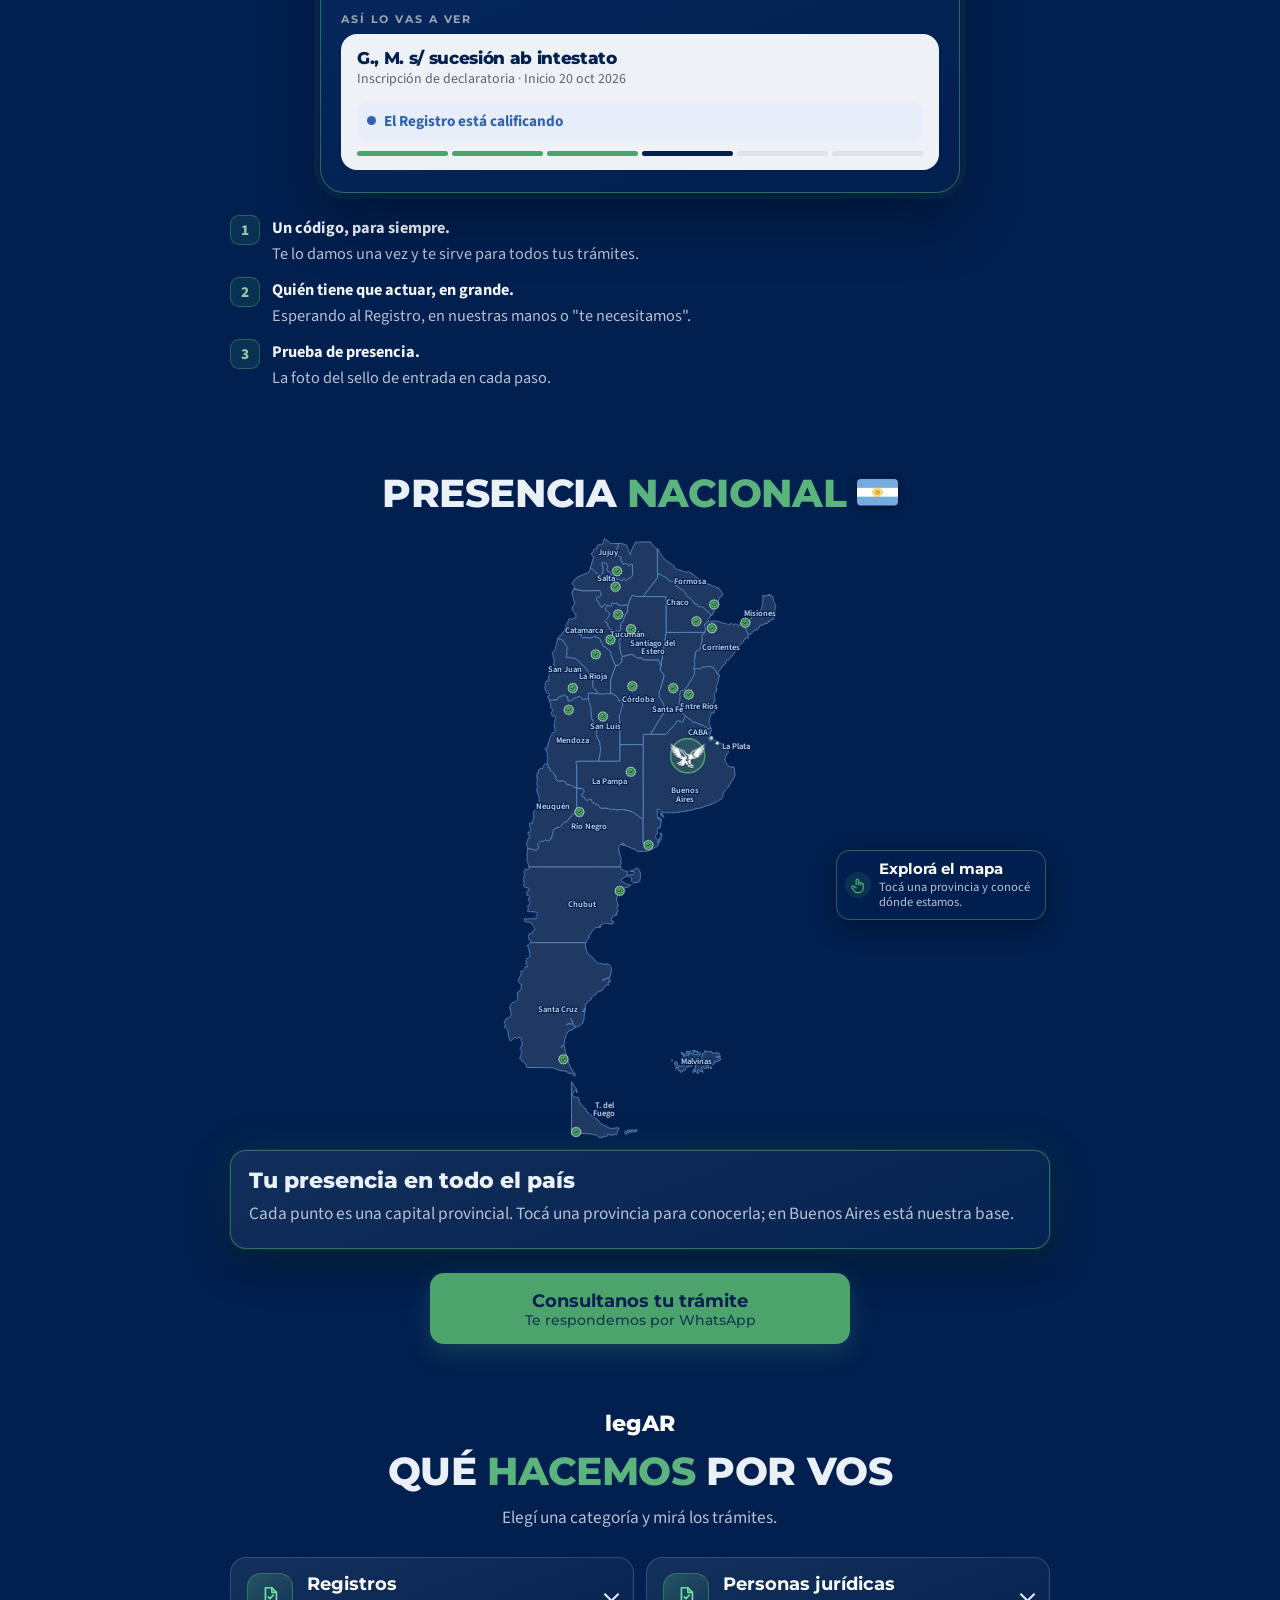
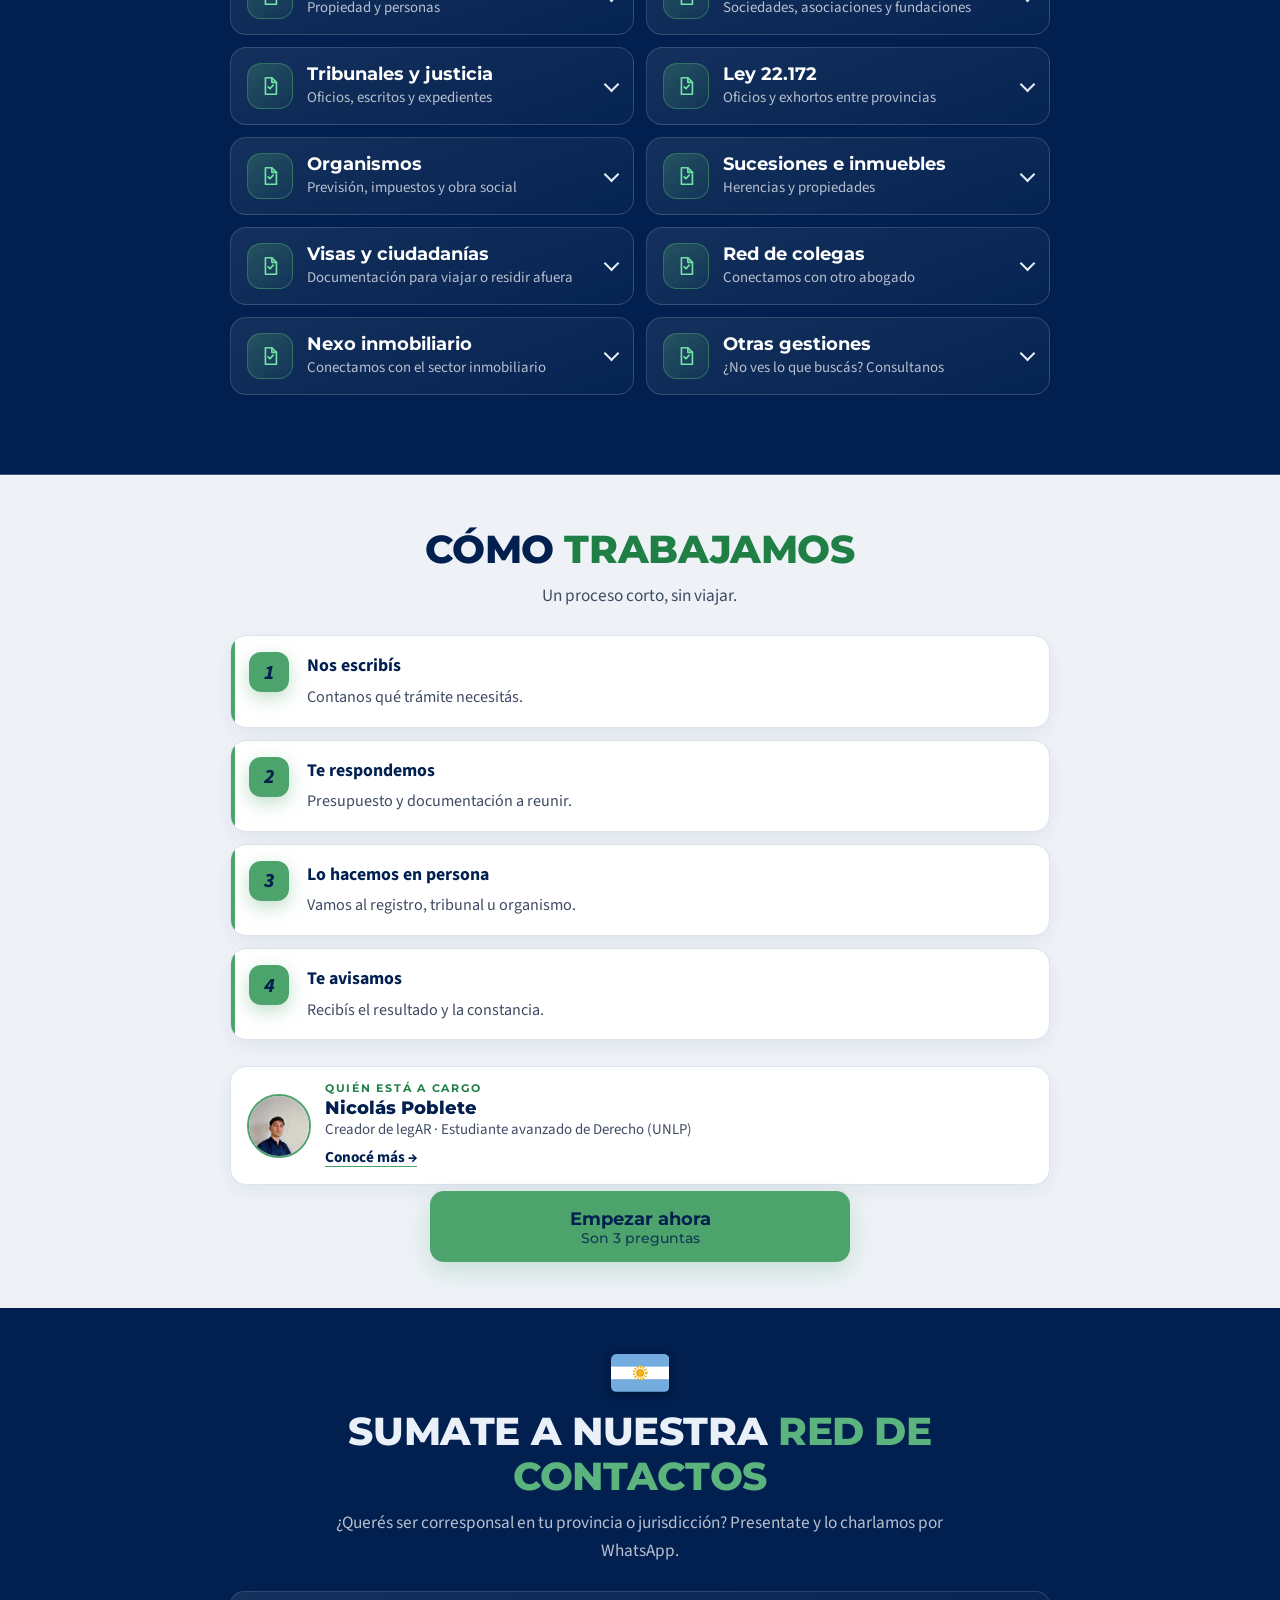
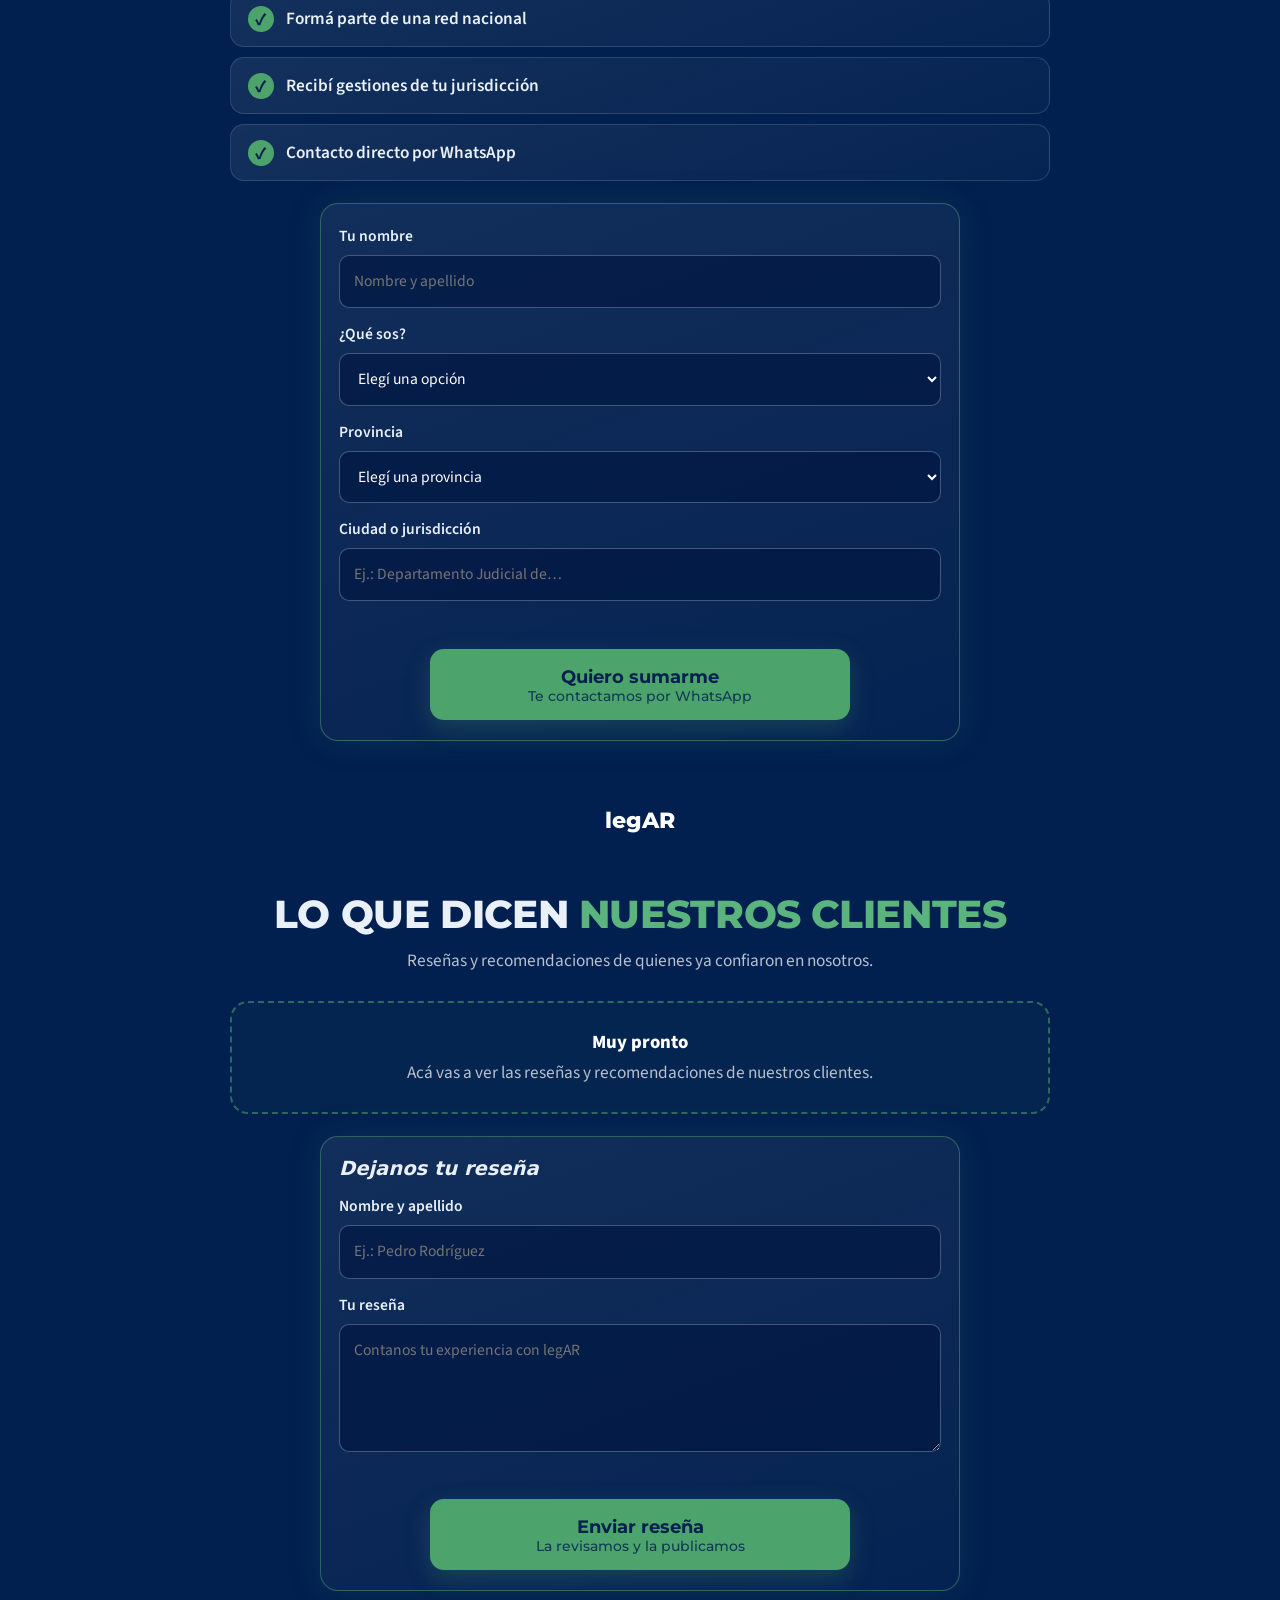
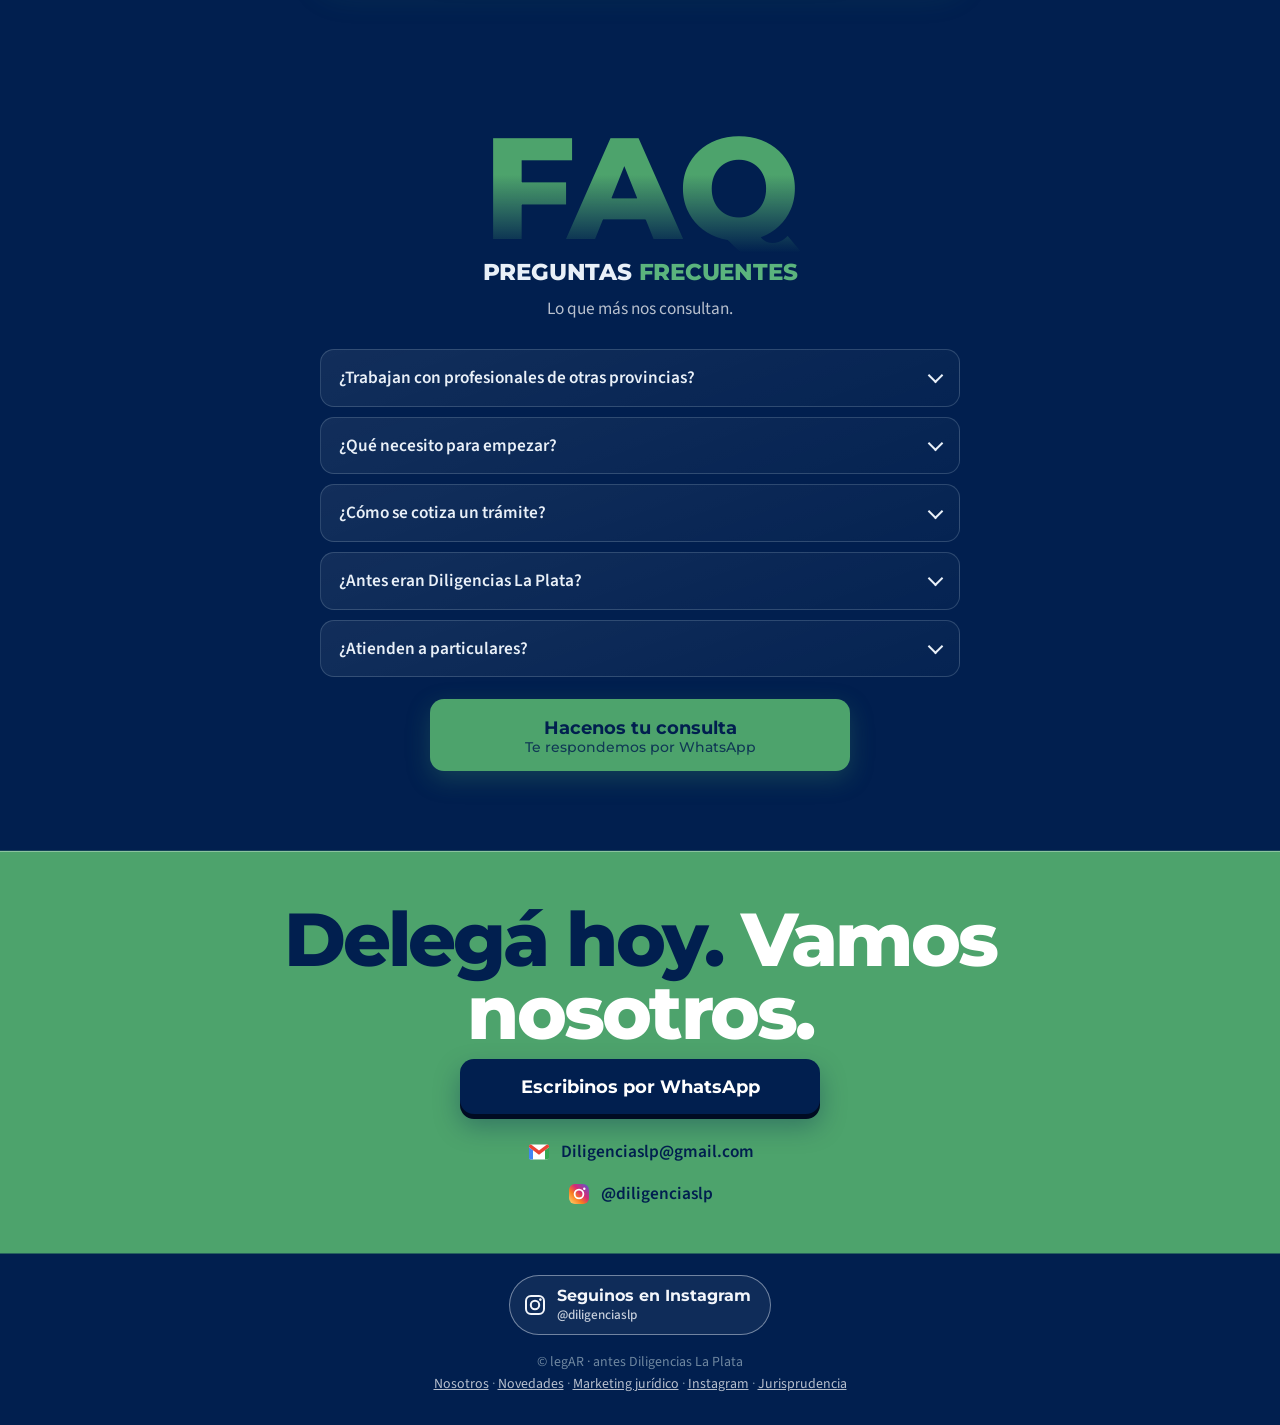
==== commit efe91fde: "Mapa de La Plata y CABA fijo; al tocar un lugar, su video se abre en una ventana encima del mapa Co-" ====
--- a/gestoria.html
+++ b/gestoria.html
@@ -320,7 +320,26 @@
 .c.top{text-align:center}
 @media (prefers-reduced-motion:reduce){html body .ali{animation:none}}
 </style>
-<link rel="stylesheet" href="barra.css?v=202611090425">
+<style>
+/* mapa de la ciudad: fijo, la página se desplaza normal encima */
+html body .v3{touch-action:pan-y!important;cursor:default!important}
+/* ficha del lugar con su video: ventana encima del mapa */
+.cdbg{position:fixed;inset:0;z-index:44;background:rgba(0,10,30,.62);opacity:0;pointer-events:none;transition:opacity .25s}
+html.cdopen .cdbg{opacity:1;pointer-events:auto}
+html body #cd{position:fixed;left:0;right:0;bottom:0;z-index:45;max-height:88vh;overflow-y:auto;margin:0;padding:22px max(18px,env(safe-area-inset-right,0px)) calc(20px + env(safe-area-inset-bottom,0px)) max(18px,env(safe-area-inset-left,0px));background:#072A5F;border:1px solid rgba(143,203,164,.45);border-bottom:0;border-radius:22px 22px 0 0;box-shadow:0 -20px 50px rgba(0,0,0,.5);animation:cdUp .32s cubic-bezier(.2,.8,.2,1)}
+html body #cd[hidden]{display:none!important}
+@keyframes cdUp{from{transform:translateY(40%);opacity:.4}to{transform:none;opacity:1}}
+#cd:before{content:"";display:block;width:44px;height:5px;border-radius:9px;background:rgba(233,240,248,.35);margin:-8px auto 12px}
+#cd h4{padding-right:40px}
+#cd .rv{max-height:52vh;margin-left:auto;margin-right:auto}
+.cdx{position:absolute;right:12px;top:12px;width:38px;height:38px;border-radius:50%;border:1px solid rgba(233,240,248,.4);background:rgba(255,255,255,.08);color:#F3F6FB;font-size:1.5rem;line-height:1;cursor:pointer}
+.cdx:focus-visible{outline:3px solid #8FCBA4}
+@media (min-width:760px){html body #cd{left:50%;right:auto;bottom:auto;top:50%;width:min(560px,92vw);transform:translate(-50%,-50%);border-radius:22px;border-bottom:1px solid rgba(143,203,164,.45);animation:cdIn .28s ease}#cd:before{display:none}}
+@keyframes cdIn{from{opacity:0;transform:translate(-50%,-46%)}to{opacity:1;transform:translate(-50%,-50%)}}
+@media (prefers-reduced-motion:reduce){html body #cd{animation:none}}
+html.cdopen .fab{opacity:0;pointer-events:none}
+</style>
+<link rel="stylesheet" href="barra.css?v=202611090436">
 </head>
 <body>
 <script>(function(){try{if('scrollRestoration' in history)history.scrollRestoration='manual'}catch(e){}function t(){if(!location.hash)window.scrollTo(0,0)}t();window.addEventListener('load',t);window.addEventListener('pageshow',t)})();</script>
@@ -353,12 +372,12 @@
 <section class="sgt" id="seguimiento" style="padding-top:34px"><div class="c"><h2>Tu trámite, <span class="hl">a la vista</span>.</h2><p class="sub">Cada cliente tiene su código de seguimiento. Ponelo acá y mirá en qué está cada trámite, con la foto del sello y todo tu historial con legAR.</p><form class="tk" id="sgf" novalidate><label for="sgc">Código de seguimiento</label><div class="in2"><input id="sgc" autocomplete="off" autocapitalize="characters" spellcheck="false" maxlength="9" placeholder="7KQ4-M2XP"><a class="go" id="sgg" href="#" target="_blank" rel="noopener">Ver mis trámites →</a></div><p class="er2" id="sge" role="alert"></p><p class="nc">¿No tenés tu código? <a href="https://wa.me/5492215581661?text=Hola%20legAR%2C%20no%20tengo%20o%20perd%C3%AD%20mi%20c%C3%B3digo%20de%20seguimiento." target="_blank" rel="noopener">Pedilo por WhatsApp</a></p><div class="prev" aria-hidden="true"><span class="lbx">Así lo vas a ver</span><div class="pv"><b>G., M. s/ sucesión ab intestato</b><small>Inscripción de declaratoria · Inicio 20 oct 2026</small><div class="stt"><i></i>El Registro está calificando</div><div class="br"><span class="on"></span><span class="on"></span><span class="on"></span><span class="cu"></span><span></span><span></span></div></div></div></form><ul class="ben"><li><i>1</i><span><b>Un código, para siempre.</b>Te lo damos una vez y te sirve para todos tus trámites.</span></li><li><i>2</i><span><b>Quién tiene que actuar, en grande.</b>Esperando al Registro, en nuestras manos o "te necesitamos".</span></li><li><i>3</i><span><b>Prueba de presencia.</b>La foto del sello de entrada en cada paso.</span></li></ul></div></section>
 <hr class="ds">
 <section id="mapa" style="padding-top:34px"><div class="c" id="mg"><h2 class="rev" style="margin-bottom:16px;white-space:nowrap;font-size:clamp(1.25rem,5.8vw,2.3rem)">Presencia <span class="hl">nacional</span><svg class="bandera" viewBox="0 0 28 18" role="img" aria-label="Bandera argentina"><rect width="28" height="18" rx="2.5" fill="#74ACDF"/><rect y="6" width="28" height="6" fill="#fff"/><circle cx="14" cy="9" r="2.9" fill="none" stroke="#F6B40E" stroke-width="1.3" stroke-dasharray=".7 .62"/><circle cx="14" cy="9" r="1.75" fill="#F6B40E"/><circle cx="14" cy="9" r="1.75" fill="none" stroke="#843511" stroke-width=".25" opacity=".55"/></svg></h2><button id="bk2" type="button" aria-label="Volver atrás">← Atrás</button>
-<div id="mw2"><div class="v3" id="v3"><svg id="cm" role="img" aria-label="Mapa de La Plata"></svg><div id="lb"></div><div class="cmp" id="cmp"><i></i><b>N</b></div><div class="ld" id="ld"></div><div class="hint">Arrastrá para mover · pellizcá para acercar</div></div>
+<div id="mw2"><div class="v3" id="v3"><svg id="cm" role="img" aria-label="Mapa de La Plata"></svg><div id="lb"></div><div class="cmp" id="cmp"><i></i><b>N</b></div><div class="ld" id="ld"></div><div class="hint">Tocá un lugar para ver su video</div></div>
 <svg class="mp" viewBox="284 35 432 929" role="img" aria-label="Mapa de Argentina con las capitales provinciales"><defs><image id="ea" width="40" height="28.5" href="assets/halcon-mapa.png"/></defs><!-- Mapa base: Simplemaps.com (licencia libre para uso comercial); Islas Malvinas agregadas --><g id="g"><g id="pv"><path class="pr" data-n="Entre Ríos" d="M607.1 332.7l-1.1 0.2-1.9 0.8-1 0-0.8-0.4-2.2-2-0.3-0.1-1-0.3-0.4-0.2-1.2-1-1.5-0.9-0.3-0.3-0.4-0.2-0.6-0.1-2.1 0-0.2 0-0.1-0.2-0.1-0.2-0.1-0.1-0.2-0.2-0.1-0.1-0.2 0-0.1 0.1-0.1 0-0.1 0.1-0.2-0.1-0.1-0.1-0.1-0.2-0.1 0-0.1-0.2 0-0.7 0-0.3-0.2-0.4-0.1 0-0.2 0-0.3 0.1-0.1 0-0.1 0.3-0.1 0-1.8 0-1-0.5-0.8-1-0.9-0.6-1.1 0.4-0.6 0.2-0.7-0.2-2.8-1.5-0.3-0.3-0.8-1.2-0.3-0.4-0.4-0.2-1-0.6-0.4 0-0.4-0.2-3.5-2.5-2.7-2.8-1-0.6-0.6-0.3-0.5-0.5-0.1-0.1-0.2-0.5-0.4-0.4-0.2-0.2-0.2-0.1-0.3-0.1-0.3-0.2-1.3-0.9-1.2-1.5-0.1-0.2-0.5-1.7-0.1-0.2-0.1-0.1-0.2-0.2-0.1 0-0.4-0.6-1.1-2.3-0.3-0.9-0.1-1-0.2-2.2-0.1-0.5-0.3-0.4-0.7-1.2-0.2-0.4 0-0.4 0.1-0.5 0.6-1.6 0.1-0.5 0.1-0.5-0.2-1.5 0.1-0.5 0.1-0.5 0.4-1.5 0.1-0.4 0-0.6-0.2-1.4 0.1-0.5 0.1-0.4 0.7-1.2 0.1-0.5-0.1-0.5-0.2-0.5-0.6-0.8-0.2-0.6-0.1-0.6 0-0.6 0.2-0.5 0.6-0.8 0.2-0.4 0-0.2 0.1-0.8 0.3-0.7 0-0.4 0-0.3 0-0.1 0.1 0-0.1-0.2 0-0.2 0-0.2 0.1-0.2 0.2-0.2 0.1 0 0.6-0.2 0.4 0 0.4 0 1.5 0 0.4-0.1 0.4-0.1 0.4-0.2 0.4-0.2 0.7-0.6 0.6-0.7 1.1-1.6 0.5-0.6 0.3-0.4 0.1-0.2 0.3-0.3 0.3-0.2 0.1 0 0.2-0.4 0.2-0.2 0.1-0.1 0.2-0.1 0.3-0.1 0.1 0 0.1-0.2 0.4-0.7 0.9-1.1 0.1-0.3 0.1 0 0.6-2.1 0.2-0.3 0.8-0.7 0.3-0.3 1.3-2.4 1.2-1.8 0.8-1.5 1-1.3 0.4-0.8 1.1-1.5 1.2-2.2 0.2-0.5 0.1-1.4 0.1-0.4 0.4-1.2 0-0.4 0-1.4 0.2-0.9 0-0.4-0.1-0.4-0.5-1.1-0.2-0.4-0.2-1.1 1.7-0.1 0.3 0 1.3-0.6 0.1 0 0.1 0 0.1 0 0.5 0.2 0.2 0 1.4-0.3 1.1 0.2 1.9 0.7 1.6-0.9 0.4-0.3 0.2-0.3 0.8-0.7 1.1-0.7 0.5-0.3 0.3-0.1 0.7 0.1 1.2 0.3 0.6 0.1 0.2 0 1.7-0.3 0.4-0.2 0.4-0.2 2.6-1.1 0.6 0 0.3 0 0.3 0.1 0.2 0.1 0.5 0.4 0.1 0.1 0.2 0.1 0.5 0 0.9 0 4 1.1 0.7 0.5 0.2 0.3 0 0.2 0.2 0.5 0.3 0.5 0.5 0.6 1.2 1.2 0.9 0.8 0.3 0.4 0.1 0.4 0.1 1.1 0.2 0.5 0.8 1.6 0.2 0.4 2.4 2.5 1.1 0.9 0.2 0 0.1 0.7 0.1 0.4 0.1 0.6 0 1 0 0.2-0.2 0.6-0.1 0.4-0.2 0.1-0.5-0.1-0.9 0.3-0.4 0.2-0.1 0.5 0.1 0.2 0.9 1.3 0.1 1.2-0.3 0.8-0.6 0.8-0.2 1.1 0.1 1 0 0.7-0.2 0.2-0.4 1-0.2 0.1-0.3 0.3-0.2 0.1-0.2 0.5-0.1 1.1-0.2 0.5-0.3 0.3-0.8 0.5-0.4 0.3-0.2 0.7 0.5 0.7 0.2 0.1 0.6 0.5 0.5 0.7 0.2 1-0.2 1.1-1.3 3.8-0.2 0.3-0.5 0.2-1 0.2-0.4 0.2-0.3 0.3-0.6 0.6-0.2 0.5 0.3 0.5 0.7 0.7 0.2 0.8 0 1.1 0 1.1-0.2 0.9-0.5 0.8-0.1 0.5 0.2 0.5 1.4 1.9 0.2 0.7-0.1 0.7-1.3 2-0.5 1-0.2 0.3 0 0.1 0-0.1-0.4 1.1-0.1 1.1 0.3 3 0.3 1.7 0.3 2.5 0.2 0.5 0.6 0.9 0.1 0.4-0.1 0.5-0.3 0.9-0.1 0.6 0.3 1.1 0 0.6-0.2 0.3-0.8 0.7-0.2 0-0.5 0.1-0.3 0-2.9-0.5-0.7 0.4-0.1 0.1-0.2 0.2 0 0.2 0.4 0.2 0 0.2-0.1 0.3 0 0.2-0.1 0.5-0.2 1.1 0 0.5 0.3 1.1 0.1 0.6-0.2 0.2-0.4 0.2-0.4 0.5-0.6 0.8-0.3 0.9-0.4 1.1-0.2 1.1-0.1 1 0.2 1.1-0.1 0.3-0.2 0.5-0.1 1.8 0 0.6 0.1 1 0.4 0.8 1.1 1.6 0.2 0.4 0.1 0.5 0.1 1.1 0.2 1.4 0 0.3-0.1 0.3 0 0.1z"/><path class="pr" data-n="Salta" d="M398.9 121.6l0.1-0.1 0.4-0.2 0.3 0 0.4 0.1 0.4 0 0.5-0.1 0.4-0.2 0.2-0.3 0-0.5-0.4-0.6-0.7-0.6-0.5-0.6 0.1-0.9 0.1-0.2-0.1-0.2-0.1-0.1-0.1-0.2-0.1-0.1-0.2-0.2-0.1-0.1 0-0.1 0-0.1 0.1-0.1-0.2-0.3-0.1-0.2-0.2-0.1-0.4 0-0.2-0.1-0.5-0.3-0.2-0.2-0.1-0.2-0.4-1.2-0.1-0.4 0.2-0.5 1-2.1 0.3-0.8 0-0.3 0.1-0.4 0.2-0.2 0.2-0.1 0.4 0.6 0.3 0.1 0.1-0.4 0.2-0.7 0.8-1.8 0.4-0.2 0.3 0 0.4 0.2 0.4-0.1 0.2-0.2 0.8-1.3 0.2-0.6 0.1-0.2 0.4-0.2 0.7-0.3 1-0.5 1-0.4 1.1-0.4 1-0.5 2.6-1.1 2.6-1.2 2.6-1.2 2.6-1.1 0.2-0.1 0.4-0.2 0.4-0.1 0.2-0.1 0.8-0.3 1-0.6 0.5-0.7 0.4-1.5 0.7-2.2 0.7-2.3 0.5 0.5 0.2 0.1 0.1 0.1 0.6 0.2 0.1 0.1 0.1 0.1 0.4 0.6 0.1 0.1 0.1 0 0.3 0.1 0.1 0.1 0.5 0 0.2 0.1 0.1 0 0.2 0.1 0.1 0.2 0.6 0.7 0.9 0.9 0.1 0.1 0.1 0.4 0.1 0.2 0.1 0.1 0.1 0 0.2 0.1 0.2 0 0.1 0 0.1 0.1 0.1 0.2 0.1 0.3 0.1 0.1 0 0.1 0.7 0.7 0.4 0.6 0.2 0.2 0.3 0.2 1.7 0.7 0.1 0.1 0.8 0.8 0.7 1.1 0.5 0.4 0.6 0.4 0.8 0.4 0.8 0.2 1.3-0.1 0.7-0.4 1.1-1.5 0.1-0.1 0.4 0 0.1-0.2 0.2-0.3 0-0.7 0.2-0.4 0.1-0.3 0.2-0.2 0.1-0.3 0-0.7 0-0.9 0.2-2.3 0.1-2-0.1-1.3-0.1-0.7-0.7-1.5 0-0.3-0.5-1.3-0.1-0.2 0-0.7 0.1-0.6 0.5-2.3 0.1-0.1 0.1-0.2 0.1-0.1 0.1 0 0.2-0.1 0.2 0 0.2 0.1 1 0.5 0.5-0.1 0.6 0.5 0.4 0.2 0.2 0 0.3-0.1 0.1 0 0.1 0.1 0.1 0 3 1.8 0.6 0.6 0.1 0.2 0.1 0.2 0 0.1 0 0.3-0.1 0.8 0 0.4 0.1 1.1-0.2 0.5 0 0.2 0.2 0.4 0 0.2 0 0.1-0.4 0.3 0 0.1-0.2 0.5-0.1 0.1 0 0.2-0.1 1.6 0 0.1 0.1 0.1 0.1 0.1 0.1 0 0.1 0.1 0 0.4 0.1 0.1 0 0.1 0.1 0 0.1 0.1 0 0.1 0 0.2-0.2 0.2 0 0.2 0 0.3 0.4 0.5 0.2 0.3 0.2 0.3 0.1 0.1 0.1 0 0.2 0 0.1 0 0.1-0.1 0.1-0.1 0.1-0.1 0.1 0 0.1-0.1 0.1 0 0.2 0.1 0.2 0.1 0.2 0.1 0.8 0.8 0.2 0.3 0.1 0 1 0.5 0.4 0.4 0.1 0.8-0.1 0.9 0.2 0.5 0.7 1.2 2.1 2.8 0.4 0.8 0.2 0.4 0.1 0.1 0.2 0.1 0.7 0.4 0.2 0.1 0.2-0.1 0.2 0 0.2-0.2 0.1 0 0.1 0 0.1 0 0.1 0 0.2 0.1 0.2 0.1 0.5 0.5 0.2 0.2 0.5 0.1 0.5 0 0.1 0.1 0.3 0 0.9 0.5 0.8 0.2 0.5-0.1 0.3-0.1 0.5-0.3 0.8-0.6 0.1 0 0.1 0 0.1 0.1 0.1 0.2 0.1 0.2 0 0.1 0.1 0.1 1.7 1.4 0.7 0.5 2 0.7 0.3 0 0.1 0 0.1 0 0.1 0 0.1-0.1 0.9-2.3 0.3-0.5 0.3-0.3 0.3 0 3.9 3.6 0.2 0 0.1-0.1 0.2-0.1 0.1-0.2 0.1-0.3 0.2-0.5 0.2-0.5 0.3-0.3 1.2-1.1 1-0.2 0.1-0.1 0.1-0.1 0.3-0.5 0.1-0.1 0.1-0.1 0.2-0.1 0.2-0.1 0.4 0 0.1 0 0.1 0 0.3-0.1 0.4 0 0.1 0 0.1 0 0.2-0.1 0.1 0 0.3-0.3 0.6-0.6 1.2-1.7 0.7-1.3 0.3-1 0.1-0.3-0.5-14.6 0-0.3-0.1-0.3-0.4-0.1-0.3 0-2.6-0.1-0.2 0-0.2 0.1-0.2 0.3-0.4 0.4-0.1 0.2-0.2 1-0.1 0.2-0.5 0.4-0.5-0.4-0.2-0.2-0.1-0.1 0-0.1-0.5-0.5-0.3-0.6-0.1 0-0.4-0.4-0.3-0.3-0.7-0.3-0.8-0.2-0.2-0.1 0-0.1-0.1 0-0.2-0.3-0.2-0.1-0.1 0-0.3 0-0.4 0.1-0.9 0.1-0.1 0.1-0.2 0.1-0.4 0.4-0.1 0.1-0.1 0-0.1 0.1-0.1 0.1-0.4 0-0.6-0.1-0.3-0.1-0.2 0-0.1 0-0.1-0.1-0.1-0.3 0-0.7-0.1-0.2-0.1-0.2-0.7-1.4-0.2-0.7-0.4-0.6-0.2-0.2-0.7-0.4-0.1 0-0.5-0.1-0.1-0.1 0-0.1-0.1-0.1-0.1-0.1 0-0.1 0-0.1 0-0.3 0.1-0.3 0.3-1.4 0.3-2 0-0.6 0-0.1-0.1-0.2-0.1-0.2-0.1-0.2-0.4-0.3-0.2-0.2-0.1-0.1-0.6 0-1.7-0.1-0.3 0-0.2-0.1-0.5-0.4-0.2-0.3-0.1-0.1-0.1-0.2-0.4-1.5-0.1-0.2-0.2-0.3 0-0.1-0.3-2.1 0-0.1-0.1-0.3 0-0.2 0-0.6 0-0.3 0.1-0.4 0.4-0.6-0.1-0.2-0.7-0.7-0.2-0.1-0.3 0.1-0.2 0-0.1 0-0.1-0.2 0.2-1-0.1-0.5 0.1-0.2 0-0.2 0.5-0.9 0.1-0.4 0.1-0.3 0.6-1.4 0.2-0.3 0.1-0.1 0.3-0.6 0.1-0.1 0-0.2 0-1.3 0.1-0.7 0.2-0.9 0.1-0.3 0.2-0.4 0.3-0.4 0.1-0.3 0-0.5 3.5 0 3.9 0.9 1.5 0.8 0.8 0.2 0.2 0 0.4-0.2 0.1 0 0.2 0 0.4 0.1 0.4 0.3 0.5 0.2 0.4 0.1 0.2 0.2 0.6 0.6 0.1 0.3 0.2 0.5 0 0.3-0.1 0.3-0.3 0.4-0.2 0.5 0.3 0.4 0.4 0.3 0.3 0.2 0 0.3-0.1 0.4 0 0.2 0.1 0.2 0.4 0.2 0 0.2 0.2 0.5 0.3 0.4 1.1 1.1 0 0.4-0.2 0.2-0.2 0.2 0 0.3-0.1 0.2-0.1 0.4 0 0.3 0.1 0.3 0.1 0.1 0.2 0.1 0.2 0.2 0.5 1.2 0.3 0.1 0.4 0.3 0.3 0.5 0.1 0.6-0.2 0.5 0.3 0.3 0 1.1 0.4 0.1 0-0.2 0.5-1.8 0.2-0.4 0-1.6 0.9-3.4 0.3-0.5 1-1 0.5-0.8 1.6-4 0.1-0.2 0.5-0.2 0.1-0.3 0.7-1.6 0.3-1.3 0.2-0.3 0.1-0.1 0.1-0.1 0.2 0 0.1-0.2 0.1-0.2 0.1-0.4 0.2-0.5 0-0.1 0.1-0.1 0.3-0.1 0.5-0.2 1.9 0.2 0.5 0.2 0.8 0.7 0.2 0.1 1-0.8 0.3-0.2 0.8-0.1 6.6 0 6.5 0 3-0.1 0.9 0.1 0.3 0.1 0.1 0.2 0.1 0.9 0 0.2 0 0.2 0.1 0.2 0 0.7 0.2 0.4 0.3 0.3 0.9 0.5 0.9 0.7 0.3 0.2 0.1 0.2 0 0.2 0 0.2 0.2 0.1 0.2 0 0.2 0.1 0.2 0.1 0.1 0.2-0.2 0 0.1 0.3 0 0.2-0.2 0.2 0 0.2 0.1 0.2 0.3 0.2 0.3 0.1 0.2 0 0.5 0.1 0.4 0.3 0.5 0.7 0.2 0.1 0.8 0.3 0.2 0.1 0.2 0.3 0.3 0.4 1.5 1 0.4 0.2 0.1 0 0.1 24.4 0 12.8 0.1 6.4-15.7 20.5-6.4 8.2-10.9-0.2-0.7-0.2-4-1.3-0.8-0.1-0.4 0.5-4.4 9.8-0.1 0.4-0.1 0.2 0 0.8 0 0.2-0.2 0.4-0.7 1.5-0.1 0.1-0.1 0.8-4.4 0.1-0.3 0-1.1-0.3-0.7 0.1-1 0.4-0.2 0.1-0.4 0.4-0.4 0.3-0.1 0-0.2 0.1-0.3 0-0.1 0.1-0.3-0.1-0.4-0.1-0.7-0.3-0.4-0.3-0.4-0.1-0.2 0-0.3 0.1-4-1.6-0.3-0.2-0.1-0.3-0.2-0.3-0.1-0.6-0.3-0.6-0.1-0.1-0.1 0-0.1-0.1-0.2 0-0.2 0.1-0.6 0.2-1.1 0.6-0.1 0.1-0.1 0-0.3 0-2-0.5-0.3 0-0.5 0.1-1-0.3-0.1-0.1-0.5-0.2-0.1-0.1-0.1 0-0.2 0.1-0.1 0.1 0 0.1-0.1 0.3 0 0.3 0 0.9 0 0.5-0.2 0.4-0.1 0.5 0 0.3 0 0.8 0 0.2 0 0.1 0 0.1-0.1 0.2-0.1 0.1-0.1 0.1-0.1 0.1-0.2 0.1-0.7-0.1-6.1-1-0.8-0.5-0.6-0.6-0.4-0.7-0.3-0.2-0.4-0.1-0.3 0-0.4 0-0.3 0.2-0.2 0.1-0.2 0.3-0.4 0.7-0.6 0.4-0.2 0.2-0.2 0.4-1 2.4-0.1 0.1-0.1 0.1-0.2 0.2-0.1 0.1-0.2 0-0.1 0-0.1-0.1-0.2 0-0.1-0.2-0.7-0.6-1.3-1.6-0.4-0.5-0.8-1.9-0.5-0.6-0.2-0.2-0.3-1-1.7-2.2-1.6-2.5-0.5-0.8-0.3-1.1 0-0.9 0.1-0.6 0-0.2 0.1-0.2 0-0.1 0.2-0.2 0.2-0.1 0.1-0.1 0.3-0.2 0.4-0.4 0.1-0.1 0.1 0 0.1-0.1 1.4 0 0.8-0.1 0.9 0 0.2 0 0.1 0 0.2-0.1 1-0.8 0.3-0.3 0.1-0.2 0-0.1 0-0.2 0-0.2 0-0.2 0.5-1.8 0-0.3 0-0.1 0-0.2-0.1-0.2-0.2-0.3-0.4-0.5-0.3-0.4 0-0.1-0.1-0.3 0-0.1-0.2-1.7-0.1-0.2-0.2-0.5-0.1-0.1-0.1-0.1-0.1-0.1-0.1 0-0.7-0.1-25 0.4-14-2.8-0.3-0.1z"/><path class="pr" data-n="Jujuy" d="M467.4 52.4l0 0.5-0.1 0.3-0.3 0.4-0.2 0.4-0.1 0.3-0.2 0.9-0.1 0.7 0 1.3 0 0.2-0.1 0.1-0.3 0.6-0.1 0.1-0.2 0.3-0.6 1.4-0.1 0.3-0.1 0.4-0.5 0.9 0 0.2-0.1 0.2 0.1 0.5-0.2 1 0.1 0.2 0.1 0 0.2 0 0.3-0.1 0.2 0.1 0.7 0.7 0.1 0.2-0.4 0.6-0.1 0.4 0 0.3 0 0.6 0 0.2 0.1 0.3 0 0.1 0.3 2.1 0 0.1 0.2 0.3 0.1 0.2 0.4 1.5 0.1 0.2 0.1 0.1 0.2 0.3 0.5 0.4 0.2 0.1 0.3 0 1.7 0.1 0.6 0 0.1 0.1 0.2 0.2 0.4 0.3 0.1 0.2 0.1 0.2 0.1 0.2 0 0.1 0 0.6-0.3 2-0.3 1.4-0.1 0.3 0 0.3 0 0.1 0 0.1 0.1 0.1 0.1 0.1 0 0.1 0.1 0.1 0.5 0.1 0.1 0 0.7 0.4 0.2 0.2 0.4 0.6 0.2 0.7 0.7 1.4 0.1 0.2 0.1 0.2 0 0.7 0.1 0.3 0.1 0.1 0.1 0 0.2 0 0.3 0.1 0.6 0.1 0.4 0 0.1-0.1 0.1-0.1 0.1 0 0.1-0.1 0.4-0.4 0.2-0.1 0.1-0.1 0.9-0.1 0.4-0.1 0.3 0 0.1 0 0.2 0.1 0.2 0.3 0.1 0 0 0.1 0.2 0.1 0.8 0.2 0.7 0.3 0.3 0.3 0.4 0.4 0.1 0 0.3 0.6 0.5 0.5 0 0.1 0.1 0.1 0.2 0.2 0.5 0.4 0.5-0.4 0.1-0.2 0.2-1 0.1-0.2 0.4-0.4 0.2-0.3 0.2-0.1 0.2 0 2.6 0.1 0.3 0 0.4 0.1 0.1 0.3 0 0.3 0.5 14.6-0.1 0.3-0.3 1-0.7 1.3-1.2 1.7-0.6 0.6-0.3 0.3-0.1 0-0.2 0.1-0.1 0-0.1 0-0.4 0-0.3 0.1-0.1 0-0.1 0-0.4 0-0.2 0.1-0.2 0.1-0.1 0.1-0.1 0.1-0.3 0.5-0.1 0.1-0.1 0.1-1 0.2-1.2 1.1-0.3 0.3-0.2 0.5-0.2 0.5-0.1 0.3-0.1 0.2-0.2 0.1-0.1 0.1-0.2 0-3.9-3.6-0.3 0-0.3 0.3-0.3 0.5-0.9 2.3-0.1 0.1-0.1 0-0.1 0-0.1 0-0.3 0-2-0.7-0.7-0.5-1.7-1.4-0.1-0.1 0-0.1-0.1-0.2-0.1-0.2-0.1-0.1-0.1 0-0.1 0-0.8 0.6-0.5 0.3-0.3 0.1-0.5 0.1-0.8-0.2-0.9-0.5-0.3 0-0.1-0.1-0.5 0-0.5-0.1-0.2-0.2-0.5-0.5-0.2-0.1-0.2-0.1-0.1 0-0.1 0-0.1 0-0.1 0-0.2 0.2-0.2 0-0.2 0.1-0.2-0.1-0.7-0.4-0.2-0.1-0.1-0.1-0.2-0.4-0.4-0.8-2.1-2.8-0.7-1.2-0.2-0.5 0.1-0.9-0.1-0.8-0.4-0.4-1-0.5-0.1 0-0.2-0.3-0.8-0.8-0.2-0.1-0.2-0.1-0.2-0.1-0.1 0-0.1 0.1-0.1 0-0.1 0.1-0.1 0.1-0.1 0.1-0.1 0-0.2 0-0.1 0-0.1-0.1-0.2-0.3-0.2-0.3-0.4-0.5 0-0.3 0-0.2 0.2-0.2 0-0.2 0-0.1-0.1-0.1-0.1 0 0-0.1-0.1-0.1 0-0.4-0.1-0.1-0.1 0-0.1-0.1-0.1-0.1 0-0.1 0.1-1.6 0-0.2 0.1-0.1 0.2-0.5 0-0.1 0.4-0.3 0-0.1 0-0.2-0.2-0.4 0-0.2 0.2-0.5-0.1-1.1 0-0.4 0.1-0.8 0-0.3 0-0.1-0.1-0.2-0.1-0.2-0.6-0.6-3-1.8-0.1 0-0.1-0.1-0.1 0-0.3 0.1-0.2 0-0.4-0.2-0.6-0.5-0.5 0.1-1-0.5-0.2-0.1-0.2 0-0.2 0.1-0.1 0-0.1 0.1-0.1 0.2-0.1 0.1-0.5 2.3-0.1 0.6 0 0.7 0.1 0.2 0.5 1.3 0 0.3 0.7 1.5 0.1 0.7 0.1 1.3-0.1 2-0.2 2.3 0 0.9 0 0.7-0.1 0.3-0.2 0.2-0.1 0.3-0.2 0.4 0 0.7-0.2 0.3-0.1 0.2-0.4 0-0.1 0.1-1.1 1.5-0.7 0.4-1.3 0.1-0.8-0.2-0.8-0.4-0.6-0.4-0.5-0.4-0.7-1.1-0.8-0.8-0.1-0.1-1.7-0.7-0.3-0.2-0.2-0.2-0.4-0.6-0.7-0.7 0-0.1-0.1-0.1-0.1-0.3-0.1-0.2-0.1-0.1-0.1 0-0.2 0-0.2-0.1-0.1 0-0.1-0.1-0.1-0.2-0.1-0.4-0.1-0.1-0.9-0.9-0.6-0.7-0.1-0.2-0.2-0.1-0.1 0-0.2-0.1-0.5 0-0.1-0.1-0.3-0.1-0.1 0-0.1-0.1-0.4-0.6-0.1-0.1-0.1-0.1-0.6-0.2-0.1-0.1-0.2-0.1-0.5-0.5 0.1-0.3 1.5-4.8 1.4-4.8 1.5-4.7 0.3-1.3 0.1-0.7-3.7-4 1.1-1.8 0.6-0.7 1.6-1.2 0.2-0.4 0-0.5-0.1-2 0.3-0.1 0.5 0.1 0.3-0.1 0.3-0.2 0.2-0.3 0.4-0.4 0.5-0.3 2.3-0.8 0.3-0.1 0-0.3-0.1-0.6 0-0.2 0.3-0.3 0.1-0.5 0.3-1.7 0.1-0.5 0.3-0.5 0.5-0.4 0.3-0.1 0.2 0 0.2 0.1 0.4 0 0.4 0.2 0.1-0.1 0-0.1 0.1-0.2 0.1-0.1 2.4-0.6 2.7-0.8 0.5-0.4 0.1-0.3 0.1-0.2 0.2-0.2 0.2-0.1 0.2 0 0.1 0.1 0.1-0.1 0.1-0.2 0.1-0.4 0.2-2.1 1-3.6 0.3-0.1 1.8 0.5 0.9 0.5 0.6 0.7 0.3 1.1 0.1 0.1 1.9 0.3 0.4 0.3 2.7 3.1 0.6 0.5 0.6 0.2 2.9-0.4 0.2-0.1 0.1-0.1 0.1 0 0.1-0.1 1.5 0.3 1.1 0.1 5.5-0.1z"/><path class="pr" data-n="Formosa" d="M526.5 98l0-12.8-0.1-24.4 0.8 0.1 0.2 0 0.1 0.1 0.1 0.1 0 0.2 0 0.2 0.1 0.2 0.1 0 0.1 0 0.1 0 0.5 0.6 0.2 0.4-0.2 0.3-0.2 0.4 0 0.3 0.2 0.3 0.5 0.2 0.3 0.1 0.1-0.1 0.1 0.1 0.1 0.2-0.1 0.5 0 0.3 0.4 0.2-0.3 0.6 0.1 0.1 0.3 0.1 0.1 0.2 0.1 0.2 0.1 0.3 0.6 0.6 0.1 0.2 0 0.2 0.1 0.1 0.1 0.1 0.1 0.1 0.1 0.1 0.2 0.2 0.1 0 0.1 0.3 0.2 0.2 0.4 0.5 0.4 0.4 0.3 0.9 0.3 0.3 0 0.2-0.1 0.5 0.1 0.2 0 0.1 0.3 0.4 0.7 0.8 2.3 1.4 0.2 0.2 0.4 0.7 0.3 0.2 0.5 0.3 0.2 0.2 0.2 0.2 0.1 0.2 0.1 0.3 0 0.4 0.1 0.4 0.2 0.2 0.3 0.1 0.3 0.2 0.3 0.4 0.2 0.1 0.3 0.1 1 0 0.3 0.1 1 1.2 0.2 0 0.2 0.1 0.4 0-0.1 0.2-0.1 0.2 0 0.3 0.3 0.2 0.2 0.5 0.2 0.1 0.5 0.1 0.3 0 0.4 0.2 0.3 0.2 0.2 0.2 0.2 0.2 0.3 0.1 0.5 0 1.4 0.6 0.1 0.3 0.1 0.3 0.3 0.3 0.4 0.2 0.2 0 0.4 0.5 0.2 0.1 0.1 0 0.4 0 0.2 0 0.2 0.2 0.3 0.3 0.3 0.3 0.4 0.1 0.2 0.2 0.1 0.5-0.1 0.5-0.2 0.4 0.2 0.2 0.4 0.6 0.5 0.3 0.4 0.4 0.2 0.5 0.1 0.3 0.1 0.1 0.3 0.5 0.2 0.2 0.6 0.4 0.8-0.2 0.8 0.4 0.7 0.6 0.6 0.3 0.4 0.1 0.6-0.1 1.2 0 0.2 0.1 0.4 0.4 0.2 0 1 0 0.2 0 0.3 0.1 0.3 0.2 0.2 0 0 0.1 0.4 0.7 0.1 0.1 0.7 0 0.4 0.2 0.7 0.5 1.3 0.3 0.7-0.1 0.2 0.1 0.2 0.1 0.4 0.4 0.2 0.1 0.2 0 0.7 0 1.6 0.2 1.6 0 0.4-0.1 1-0.4 0.4 0 0.4 0.1 7.5 4.9 0.8 0.8 0.3 0.5 0.2 0.2 0.2 0.1 0.5 0 0.4 0.2 0.3 0.1 0.2 0.1 0.2 0.3 0.3 0.2 0.4 0.2 0.5 0.2 0.1 0.2 0.1 0.1 0 0.2 0.1 0.2 0.5 0.2 0.8 0.7 0.2 0.3 0.4 0.8 0.4 0.4 0.6 0.2 0.3 0.4 0.2 0 0.3 0.1 0.2 0.1 0.1 0.2 0.2 0.1 0.9 0.3 0.5 0.4 0.5 0.2 0.8 0.5 0.4 0.2 0.4 0 0.1 0 0.2 0.1 0.5 0.4 0.2 0.2 0.6 0.2 4 3 0.4 0.1 1.1 0 0.3 0.1 0.1 0.1 0.2 0.1 0.1 0.1 0.1 0.2 0.1 0.1 4.5 0.9 0.5 0.2 0.3 0.3 0.5 0.7 1.3 1.5 0.1 0.2 0.1 0.2 0.1 0.1 0.2 0.1 0.3-0.1 0.2-0.1 0.3-0.2 0.6-0.6 0.3-0.3 0.4 0 1.9 1.3 0.2 0.4 0.2 0 1.5 0.7 0.2 0 0.4-0.1 0.2 0.1 0.2 0.2 0.1 0.2 0.1 0.3 0.3 0.1 1.6 0 0.4 0.1 0.3 0.3 0.9 1.1 0.3 0.2 0.7 0.3 0.2 0.3 0.7 1.5 0.4 0.6 0.6 0.4 0.7 1.6 0 0.3 0.9 0.7 0.4 0.3 0.2 0.3 0.2 0.3 0 0.4-0.3 2-0.1 0.4-0.2 0.3-0.3 0-0.2 0.2-0.1 0.5-0.1 0.2-0.4 0-0.6-0.1 0 0.1-0.1 0.5-0.1 0.2-0.2 0.1-0.2 0.1-0.2-0.1-0.3 0.1-0.4 0.1-0.3 0.3-0.4 0.7 0.1 0.1 0.2 0.2 0.2 0.1 0.2 0-0.2 0.3-0.4 0.4-0.4 0.3-0.3 0.1-0.3 0.2 0 0.5 0.3 0.7-0.2 0.4-0.1 0.1-0.3 0.2-0.4 0.2-0.5 0.2 0 0.1 0 0.2 0.5 0.2 0 0.2-0.1 0.3-0.1 0.2-0.7 0.6-0.2 0.3 1 0.3-0.1 0.3-0.2 0.4-2.4 1.8-0.7 0.4-1.3 0.5-0.3 0.2-0.2 0.8-0.1 0.4-0.2 0.3-0.1-0.2-0.1-0.1-0.2-0.1-0.2-0.1 0.1 0.4 0.2 0.3 0.3 0.1 0.3 0.2 0 0.4-0.3 0.2-0.5 0.2-0.3 0.1-0.2 0.2 0 0.3 0.1 0.8 0 0.4-0.1 0.3-0.7 1.2-0.2 0.4 0.1 0.3 0.5 0.5-0.1 0.2-0.3 0.2 0 0.2-0.1 0.4-0.1 0.4-0.1 0.3 0.1 0.4 0.1 0.1 0.5 0.4 0.1 0.2 0.2 0.3 0.1 0.1-0.1 0.2-0.4 0.2 0 0.1 0 0.3 0.1 0.2 0.1 0.2 0 0.2-0.1 0.1-0.2 0-0.7-0.1-0.1-0.1-0.1 0.3-0.1 0.4-0.1 1.9-0.1 0.1-0.1 0-0.3 0-0.3 0.1 0 0.2 0.2 0.3 0.1 0.2-0.3 0.3-0.4-0.1-0.4-0.1-0.3 0.1-0.3 0.5 0.3 0.4 0.4 0.2 0.1 0.4-0.3 0.3-0.4 0-0.1 0-0.4-0.2-0.1-0.1 0-0.1 0-0.1 0.1-0.1 0-0.1-0.1-0.1-0.1-0.1-0.1-0.1-0.2 0.1-0.3 0.1-0.1 0-0.2 0-0.2-0.1-0.4-0.3-0.1-0.1-0.1-0.1-0.2-0.5 0-0.1-0.2-0.2-1-0.8-0.3-0.3 0-0.2-0.1-0.1 0-0.3-0.1-0.1-0.1-0.2-0.1-0.1-0.1-0.1-0.1-0.1-1.6-1-0.4-0.5-0.3-0.4-0.1-0.1-0.1-0.1-0.2-0.1-0.2 0-0.2 0-0.2 0-0.1-0.1-0.2-0.1-0.5-0.7-0.3-0.3-0.1-0.1-0.1-0.1-0.8-0.4-0.3-0.1-0.2-0.2-0.6-0.6-0.2-0.4-0.2-0.3-0.5-0.6-0.4-0.4-0.6-0.4-0.9-0.3-0.7-0.3-0.7-0.3-0.2-0.1-0.6-0.6-0.2-0.2-0.1-0.3-0.1 0-0.2-0.1-0.2 0.1-0.1 0-0.1 0.1-0.1 0.1-0.1 0 0 0.1-0.2 0.2-0.2 0.1-0.2 0.1-0.3 0.1-0.4 0.2-0.2 0.1-0.2 0.1-0.2 0-0.2-0.1-0.5-0.2-0.2 0-0.1 0-0.1 0.1-0.1 0-0.2 0-0.1-0.2-0.2-0.2-0.4-0.5-0.1-0.3 0-0.1 0.1-0.1 0-0.2-0.1-0.1-0.3-0.4-0.1-0.2-0.1-0.2 0-0.6 0-0.3 0-0.1-0.2-0.1-0.2-0.2-0.4-0.2-0.3-0.1-0.2 0-0.4 0-0.1 0-0.1 0-0.5-0.2-0.1 0-0.2 0-0.3 0.1-0.2 0-0.2-0.1-0.4-0.3-0.5-0.2-0.1 0-0.1 0-0.2 0.1-0.2 0-0.1 0-0.1 0-0.1-0.1-0.1-0.2 0-0.2 0-0.3 0-0.6-0.1-1.5-0.4 0-0.1 0-0.1-0.1-1.4-2-0.9-0.8-0.3-0.2-0.4-0.2-0.2-0.1 0-0.1-0.1-0.2 0-0.1 0-0.3 0-0.1 0-0.1-0.1-0.2-0.2-0.1-0.7-0.4-0.6-0.3-0.1-0.1-0.1-0.1-0.2-0.4-0.1-0.1-0.1-0.1-0.3-0.1-0.6-0.1-0.1-0.1-0.1-0.1-0.1-0.1-0.1-0.2 0-0.2-0.1-0.2-0.1 0-0.2-0.1-0.3-0.1-0.2 0-0.2-0.1-0.2-0.2-0.2-0.1-0.2 0-0.2 0-0.1-0.1-0.1 0-0.2-0.2-0.2 0-0.2 0.2-0.1 0-0.1 0-0.2-0.1-0.1-0.2-0.1-0.2 0-0.1 0-0.2 0-0.1 0-0.1-0.1-0.2-0.4-0.5-0.1-0.2-0.1-0.1-0.1-0.3 0-0.1 0-0.1-0.2-0.3 0-0.2 0-0.1 0.1 0 0.1-0.1 0-0.1 0-0.1 0-0.1-0.1-0.2-0.1-0.2 0-0.1-0.1 0-0.3-0.1-0.5-0.1-0.2 0-0.1-0.1 0-0.3-0.1-0.1 0-0.2 0-0.1-0.1-0.2-0.7-0.3-0.1-0.1-0.1-0.2 0-0.1 0.2-0.1 0-0.1-0.1-0.2-0.2-0.4-0.1-0.3-0.1-0.1-0.2-0.1-0.5-0.2-0.2-0.3-0.4-0.3-0.2-0.3-0.3-0.5-0.3-0.3-0.2-0.3-0.2-0.6-0.3-0.4 0-0.1-0.2-0.2-0.3-0.1-0.2 0-0.2 0-0.2 0.1-0.1 0-0.2-0.1-0.4-0.3-0.2-0.1-0.1-0.1-0.8-0.2-0.1-0.1-0.2-0.1-0.2-0.3-0.2-0.1-0.6-0.4-0.2-0.1-1.2-0.8-0.6-0.2-0.2-0.1-0.7-0.7-0.5-0.5-0.1 0-0.3-0.1-0.2-0.2-2.9-2.5-0.1 0-0.1 0-0.1 0-0.2 0.1-0.1 0.1-0.1-0.1-0.2-0.1-0.4-0.4-0.1-0.2 0-0.1-0.1-0.3 0-0.2 0.1-0.1 0.1-0.2 0-0.1-0.1-0.2-0.8-1.2-0.1-0.3 0-0.2 0-0.3 0-0.1-0.1-0.1-0.3-0.1-0.1-0.1-0.6-0.8-0.1-0.2-0.1-0.1-0.3-0.1-0.8-0.3-0.3 0-1.1 0-0.2-0.1-0.4-0.1-0.7-0.3-0.1 0-0.2 0-0.2 0.1-0.1 0-0.5-0.1-0.1-0.1-1-0.9-0.3-0.4-0.8-0.7-0.2-0.3-0.1-0.1 0-0.2 0-0.1-0.1-0.2 0-0.1-0.1 0-0.1-0.1-0.2 0-0.1 0-0.2 0.1-0.2-0.1-0.2 0-0.3-0.1-0.1 0-0.1 0.1 0 0.1-0.2-0.1-0.1-0.2-0.7-1.4-0.1-0.2-0.1-0.2-0.1-0.2-0.2-0.1-0.5-0.3-0.7-0.6-0.1-0.1-0.2 0-0.3 0-0.4-0.1-0.8-0.2-0.5 0-0.1-0.1-0.2-0.1-0.7-0.6-1-0.6-0.1-0.2-0.1-0.1-0.1-0.2 0-0.1-0.1 0-0.1-0.2-0.3-0.2-0.1-0.1-0.2-0.1-0.2 0-1.6-0.3-4.4-1.7z"/><path class="pr" data-n="Misiones" d="M665.6 190.8l-0.1-0.1-1.6-1.1-0.7-0.6-0.3-0.4-0.1-0.2-0.1-0.3-0.1-0.2 0-0.5-0.1-0.3-0.2-0.3-0.2-0.3-0.7-0.7-0.2-0.3-0.1-0.3-0.1-1.1-0.1-1.7-0.2-0.8-0.3-0.8-3-6.2 0-0.3 0-0.5 0-0.3 0.1-0.3 0.3-0.7 0-0.1 0.1-0.2 0.6-0.4 0.1 0 0.5-0.1 0.5 0 0.4 0.2 0.3 0.4 0.3 0.9 0.2 0.2 0.2 0.2 0.6 0.1 1.2 0.7 0.8-0.6 0.8-0.9 0.5-0.4 0.6-0.1 0.4-0.3 0.3-0.4 0.2-0.5 0.1-0.3-0.1-0.2 0-0.2 0.3-0.5 0-0.2 0-0.3-0.1-0.2-0.5-1 0-0.3 0.5-0.2 0.4-0.2 0.1-0.4 0.1-0.5 0.2-0.3 0.4-0.1 0.6 0.1 0.5-0.1 0.2-0.3 0.1-1.1 0.1-0.5 0.3-0.4 0.3-0.4 0.4-0.2 0.4-0.2 1-0.1 1-0.6 0.5 0 0.4 0.2 0.4 0.2 0.3 0.1 0.8 0.1 0.5-0.1 0.3-0.3 0.1-0.5-0.3-0.9 0.2-0.4 1.3-1.4 0.4-0.1 1-0.1 0.4-0.2 0.3-0.3 0.2-0.4 0.1-0.4 0.3-1 0.2-0.5 0.4-0.3 0.5-0.2 0.9 0 0.2 0.1 0 0.2 0.2 0 0.2-0.1 0.3-0.4 0.1-0.5 0.1-0.6 0-0.5 0-0.4-0.1-0.3-0.1-0.4 0.2-0.4 0.3-0.4 0.6-0.4 0.7-0.8 0.1-0.3 0.1-0.4 0.2-1.4 0.1-0.1 0-0.1 0.3-0.8 0-1 0-0.5 0-0.1 0.2-0.3 0.2-0.4 0.2-0.2-0.1-0.3-0.4-0.5-0.1-0.3 0.5-1.5 0-0.5-0.2-0.8-0.1-0.7-0.1-0.2 0-0.2 0.1-0.3 0.2-0.1 0.5 0 0.1-0.1 0.2-0.3 0-0.4-0.2-1.1 0.2-0.3 0.2-0.4 0.2-0.4 0-0.5-0.1-0.3-0.5-0.6-0.1-0.3-0.1-0.5-0.3-1.2 0-0.6 0.2-0.2 0.7 0.1 0.3-0.2-0.1-0.5-0.3-0.8 0.1-0.4 0.8-0.1 0.3 0.1 0.1 0.3 0 0.4 0.2 0.2 0.4-0.1 0.4 0.1 0.4 0.3 0.3 0.4 0 0.5 0 0.2 0.1 0.2 0.1 0.2 0.2-0.1 0.1-0.2-0.1-0.5 0-0.2 0.2-0.2 0.3-0.3 0.2-0.1 0-0.2 0-0.3 0-0.2 0.2-0.2 0.2-0.1 0.2 0 0.3 0.2 0.2-0.1 0.4-0.5 0.2-0.1 0.5-0.1 0.3 0.1 0.2 0.3 0.2 0.5 0.2 0.2 0.1-0.1 0.1-0.4 0.2 0 0.1 0 0.4 0.1 0.5 0-0.1-0.4-0.5-0.8 0.2 0 0.2 0 0.4 0.1 0.3 0 0.2-0.1 0.5-0.7 0.2-0.1 0.1 0 0.1 0 0.1 0.1-0.1 0.5-0.2 0.3-0.1 0.4 0 0.5 0.2 0.2 0.1 0.2 0.2 0.2 0.2 0 0.1-0.2 0-0.2 0-0.3-0.1-0.2 0.2-0.2 0.2 0.1 0.3 0.4 0.3-0.1 0.1-0.1 0.2 0 0.2 0 0.4 0.2 0.3 0.4 0.1 0.4 0.1 0.5 0.2 0.5 0.4 0 0.8-0.5 0.2 0.2 0.2 0.5 0.3 0.9-0.1 0.2-0.1 0.1 0 0.2 0 0.3 0.1 0.3 0.4 0.4 0.2 0.2 0.2 0.4 0.1 0.4-0.1 1.4 0.2 1.2 0 0.3-0.1 0.2 0 0.2 0 0.3 0.2 0.2 0.7 0.6 0.6 0.7 0.2 0.7 0.1 0.7 0.3 0.8 1 1.5 0.4 0.7 0.1 0.9-0.2 0.8-0.9 1.2-0.2 0.7 0.2 2.2 0 0.7-0.3 0.2-0.1 0.2-0.1 0.2 0.1 0.2 0 0.2 0.1 0.2 0-0.1 0 0.4-0.3 0.8 0 0.4 0.1 0.9 0 0.4-0.1 0.5-0.2 0.1-0.2 0-0.2 0.1 0 0.2 0.1 0.3 0.1 0.2 0.2 0 0.1 0.1 0 0.2-0.1 0.4 0 0.2 0.1 0 0.2 0.1 0.1 0 0.2 0.9 0.3 1.3-0.1 0.8-0.2 0.8-0.9 1.9-0.1 0.2-0.2 0.1-0.3 0-0.1 0.1-0.1 0.3 0.1 0.6-0.1 0.4-0.1 0.1-0.3 0.2-0.1 0.1 0 0.2 0.2 0.2 0 0.2-0.2 0.4-0.2 0.2-0.2-0.2-0.2-0.4-0.2-0.3-0.3-0.1-0.1 0.1-0.2 0.8-0.2 0.2-0.4-0.1-0.2-0.2-0.3-0.2-0.3 0.2 0 0.3 0.1 0.3 0 0.2-0.4 0.1-0.2 0-0.1-0.1-0.1-0.1-0.1 0-0.1 0.2-0.2 0.4-1.5 1.7-0.8 0.1-0.6-0.2 0.1-0.5-0.2-0.2-0.3-0.2-0.2 0.4-0.6 1.6-0.1 0.2-0.1 0.2-0.1 0.2 0 0.4 0 0.2-0.2 0.1-0.2 0-0.2 0.1-0.1 0.2-0.1 0.2-0.1 0.3-0.1 0.2-0.2 0-0.4 0.1-0.3-0.3-0.2-0.3-0.3-0.2 0 0.7 0 0.2-0.1 0.3-0.2 0.1-0.2 0.1-0.1-0.2-0.1-0.6-0.2-0.3-0.3 0-0.8 0-0.4 0.1 0 0.2 0.3 0.6 0 0.3-0.4 0.2-1.4 0.4-0.2 0-0.2-0.1-0.1-0.1-0.2-0.4 0-0.1-0.2 0-0.1-0.1-0.1 0-0.2 0.2-0.1 0.2-0.1 0.2-0.2 0.4-0.2 0.5-0.3 0.2-0.2 0-0.1-0.4-0.1-0.1-0.1 0-0.2 0.1 0 0.3 0 0.3 0 0.2-0.1 0.1-0.2 0.1-0.2 0.1-0.5-0.1-0.2 0-0.8 0.3-0.2 0 0-0.1-0.1-0.1-0.1-0.1 0-0.1 0.1-0.2 0-0.1-0.1-0.2-0.3 0-0.3 0.3-0.1 0.2-0.2 0.4 0 0.6-0.2 0.5-0.4 0.2-0.5 0-0.2 0.1 0 0.9-0.1 1-0.1 0.5-0.1 0.3-0.4 0.1-1.1 1-0.5 0.1-0.4-0.2-0.3-0.2-0.5 0-0.3 0.1 0.2 0.4 0.6 0.6 0.3 0.5 0 0.2-0.4 0-0.4-0.2-0.2 0-0.5 0.1-0.2 0 0 0.2-0.2 0.6-0.4-0.1-0.5-0.4-0.3-0.1-0.4 0.2-0.3 0.3-0.3 0.4-0.7 0.6-0.2 0.1-0.2 0-0.5-0.2-0.2 0-0.4 0.3 0 0.5-0.1 0.4-0.5 0.1-0.2 0-0.1 0.1-0.1 0.1 0 0.2 0 0.5-0.1 0.2-0.1 0.2-0.9 1.1-0.1 0.2-0.5 0.1-0.3 0-0.1 0-0.1-0.2-0.1 0-0.3 0.1-0.1 0.1-0.2 0.5-0.1 0.1-0.3 0.2-0.1 0.1-0.1 0.2 0 0.2-0.1 0.1-0.2 0.1-0.3-0.1 0-0.2 0-0.2-0.1-0.1-0.4-0.1-0.3 0.3-0.1 0.3z"/><path class="pr" data-n="Chaco" d="M504.5 133.1l6.4-8.2 15.7-20.5-0.1-6.4 4.4 1.7 1.6 0.3 0.2 0 0.2 0.1 0.1 0.1 0.3 0.2 0.1 0.2 0.1 0 0 0.1 0.1 0.2 0.1 0.1 0.1 0.2 1 0.6 0.7 0.6 0.2 0.1 0.1 0.1 0.5 0 0.8 0.2 0.4 0.1 0.3 0 0.2 0 0.1 0.1 0.7 0.6 0.5 0.3 0.2 0.1 0.1 0.2 0.1 0.2 0.1 0.2 0.7 1.4 0.1 0.2 0.2 0.1 0-0.1 0.1-0.1 0.1 0 0.3 0.1 0.2 0 0.2 0.1 0.2-0.1 0.1 0 0.2 0 0.1 0.1 0.1 0 0 0.1 0.1 0.2 0 0.1 0 0.2 0.1 0.1 0.2 0.3 0.8 0.7 0.3 0.4 1 0.9 0.1 0.1 0.5 0.1 0.1 0 0.2-0.1 0.2 0 0.1 0 0.7 0.3 0.4 0.1 0.2 0.1 1.1 0 0.3 0 0.8 0.3 0.3 0.1 0.1 0.1 0.1 0.2 0.6 0.8 0.1 0.1 0.3 0.1 0.1 0.1 0 0.1 0 0.3 0 0.2 0.1 0.3 0.8 1.2 0.1 0.2 0 0.1-0.1 0.2-0.1 0.1 0 0.2 0.1 0.3 0 0.1 0.1 0.2 0.4 0.4 0.2 0.1 0.1 0.1 0.1-0.1 0.2-0.1 0.1 0 0.1 0 0.1 0 2.9 2.5 0.2 0.2 0.3 0.1 0.1 0 0.5 0.5 0.7 0.7 0.2 0.1 0.6 0.2 1.2 0.8 0.2 0.1 0.6 0.4 0.2 0.1 0.2 0.3 0.2 0.1 0.1 0.1 0.8 0.2 0.1 0.1 0.2 0.1 0.4 0.3 0.2 0.1 0.1 0 0.2-0.1 0.2 0 0.2 0 0.3 0.1 0.2 0.2 0 0.1 0.3 0.4 0.2 0.6 0.2 0.3 0.3 0.3 0.3 0.5 0.2 0.3 0.4 0.3 0.2 0.3 0.5 0.2 0.2 0.1 0.1 0.1 0.1 0.3 0.2 0.4 0.1 0.2 0 0.1-0.2 0.1 0 0.1 0.1 0.2 0.1 0.1 0.7 0.3 0.1 0.2 0 0.1 0 0.2 0.1 0.1 0 0.3 0.1 0.1 0.2 0 0.5 0.1 0.3 0.1 0.1 0 0 0.1 0.1 0.2 0.1 0.2 0 0.1 0 0.1 0 0.1-0.1 0.1-0.1 0 0 0.1 0 0.2 0.2 0.3 0 0.1 0 0.1 0.1 0.3 0.1 0.1 0.1 0.2 0.4 0.5 0.1 0.2 0 0.1 0 0.1 0 0.2 0 0.1 0.1 0.2 0.1 0.2 0.2 0.1 0.1 0 0.1 0 0.2-0.2 0.2 0 0.2 0.2 0.1 0 0.1 0.1 0.2 0 0.2 0 0.2 0.1 0.2 0.2 0.2 0.1 0.2 0 0.3 0.1 0.2 0.1 0.1 0 0.1 0.2 0 0.2 0.1 0.2 0.1 0.1 0.1 0.1 0.1 0.1 0.6 0.1 0.3 0.1 0.1 0.1 0.1 0.1 0.2 0.4 0.1 0.1 0.1 0.1 0.6 0.3 0.7 0.4 0.2 0.1 0.1 0.2 0 0.1 0 0.1 0 0.3 0 0.1 0.1 0.2 0 0.1 0.2 0.1 0.4 0.2 0.3 0.2 0.9 0.8 1.4 2 0.1 0.1 0.1 0 0.4 0 0.1 1.5 0 0.6 0 0.3 0 0.2 0.1 0.2 0.1 0.1 0.1 0 0.1 0 0.2 0 0.2-0.1 0.1 0 0.1 0 0.5 0.2 0.4 0.3 0.2 0.1 0.2 0 0.3-0.1 0.2 0 0.1 0 0.5 0.2 0.1 0 0.1 0 0.4 0 0.2 0 0.3 0.1 0.4 0.2 0.2 0.2 0.2 0.1 0 0.1 0 0.3 0 0.6 0.1 0.2 0.1 0.2 0.3 0.4 0.1 0.1 0 0.2-0.1 0.1 0 0.1 0.1 0.3 0.4 0.5 0.2 0.2 0.1 0.2 0.2 0 0.1 0 0.1-0.1 0.1 0 0.2 0 0.5 0.2 0.2 0.1 0.2 0 0.2-0.1 0.2-0.1 0.4-0.2 0.3-0.1 0.2-0.1 0.2-0.1 0.2-0.2 0-0.1 0.1 0 0.1-0.1 0.1-0.1 0.1 0 0.2-0.1 0.2 0.1 0.1 0 0.1 0.3 0.2 0.2 0.6 0.6 0.2 0.1 0.7 0.3 0.7 0.3 0.9 0.3 0.6 0.4 0.4 0.4 0.5 0.6 0.2 0.3 0.2 0.4 0.6 0.6 0.2 0.2 0.3 0.1 0.8 0.4 0.1 0.1 0.1 0.1 0.3 0.3 0.5 0.7 0.2 0.1 0.1 0.1 0.2 0 0.2 0 0.2 0 0.2 0.1 0.1 0.1 0.1 0.1 0.3 0.4 0.4 0.5 1.6 1 0.1 0.1 0.1 0.1 0.1 0.1 0.1 0.2 0.1 0.1 0 0.3 0.1 0.1 0 0.2 0.3 0.3 1 0.8 0.2 0.2 0 0.1 0.2 0.5 0.1 0.1 0.1 0.1 0.4 0.3 0.2 0.1 0.2 0 0.1 0 0.3-0.1 0.2-0.1 0.1 0.1 0.1 0.1 0.1 0.1 0 0.1-0.1 0.1 0 0.1 0 0.1 0.1 0.1 0.4 0.2 0.1 0-0.5 0.1-0.2 0.2-0.2 0.3-0.5 0.2-0.9 0.2-0.3 0.2-0.2 0.3 0.1 0.3 0.3 0.3-0.2 0.3-0.4 0.5-0.1 0.3-0.1 0.2-0.1 0.2 0 0.4-0.1 0.1-0.1-0.1-0.2-0.1 0-0.1 0-0.2-0.2-0.1-0.2 0.1-0.1 0.2-0.1 0.2 0 0.1-0.1 0.2 0 0.5 0 0.3-0.1 0.3-1 0.1-0.5 0.3-0.3 0.5-0.1 0.7 0.1 0.3 0.3 0.3 0.5 0.3 0.3 0.5 0 0.5-0.1 1.1-0.2 0.1-0.6 0.1-0.2 0.2-0.8 0.6-1.5 1-0.1 0.1-0.1 0.2-2.2 1.5-0.1 0-0.1 0.9 0 0.4 0.1 0.4 0.2 0.4 0.5 1 0.4 0.8 0.2 0.8 0.1 0.9 0.1 0.9-0.1 0.4-0.4 1.2-0.1 0.4 0 0.4 0 0.9 0 0.5-0.5 1.9-15.1 0-9.2 0-14.6 0.1-20-0.1 0-4.4 0-23.7 0-12.4 0-2.6-0.3-9.3-0.6-1.9-34.1 0z"/><path class="pr" data-n="Corrientes" d="M620.3 252.7l-0.2 0-1.1-0.9-2.4-2.5-0.2-0.4-0.8-1.6-0.2-0.5-0.1-1.1-0.1-0.4-0.3-0.4-0.9-0.8-1.2-1.2-0.5-0.6-0.3-0.5-0.2-0.5 0-0.2-0.2-0.3-0.7-0.5-4-1.1-0.9 0-0.5 0-0.2-0.1-0.1-0.1-0.5-0.4-0.2-0.1-0.3-0.1-0.3 0-0.6 0-2.6 1.1-0.4 0.2-0.4 0.2-1.7 0.3-0.2 0-0.6-0.1-1.2-0.3-0.7-0.1-0.3 0.1-0.5 0.3-1.1 0.7-0.8 0.7-0.2 0.3-0.4 0.3-1.6 0.9-1.9-0.7-1.1-0.2-1.4 0.3-0.2 0-0.5-0.2-0.1 0-0.1 0-0.1 0-1.3 0.6-0.3 0-1.7 0.1-0.1-1.1 0-0.4 0.4-1.2 0.1-0.5 0-0.9 0.1-0.4 0.2-0.4 0.6-1.2 0.1-0.4 0-0.4-0.1-0.9-0.6-2-0.7-1.2-0.2-0.8 0.2-0.6 0.6-1.3 0.1-0.4 0.8-3.2 0-4.9 0.2-0.7 0.7-2.9 0.3-0.6 0.4-0.6 0.6-0.4 0.6-0.4 2-0.7 0.6-0.5 0.6-0.5 0.6-0.5 0.9-0.5 0.3-0.3 0.3-0.6 0.1-0.8 0-1.6 0.1 0 0.2-0.4 0.4-0.8 0.2-0.5 0-0.6 0.2-0.8 0-0.2 0-0.2 0-0.2 0-0.4 0.1-0.4 0.8-1.6 0.1-0.4 0.1-0.4 0.1-0.5-0.1-1.8 0.5-3-0.1-0.4-0.4-1.1-0.1-0.4 0.2-1.3 0-0.5-0.1-0.8 0-0.5 0-0.4 0.1-0.4 0.2-0.4 0.3-0.2 0.4-0.2 0.4-0.1 0.8 0 0.7-0.1 0.6-0.5 0.5-0.5 0.4-0.7 0.2-1 0.5-1.9 0-0.5 0-0.9 0-0.4 0.1-0.4 0.4-1.2 0.1-0.4-0.1-0.9-0.1-0.9-0.2-0.8-0.4-0.8-0.5-1-0.2-0.4-0.1-0.4 0-0.4 0.1-0.9 0.1 0 2.2-1.5 0.1-0.2 0.1-0.1 1.5-1 0.8-0.6 0.2-0.2 0.6-0.1 0.2-0.1 0.1 0 1.9-0.9 5.6-0.4 2.3 0.2 0.3 0 1.2-0.2 0.7 0 0.4 0.1 1.2 0.3 0.6 0.2 0.3 0.1 0.9 0.2 0.1 0 0.8 0.3 2.2 0.4 0.2 0.1 3.4 1.8 0.3 0.1 0.1 0 0.6 0.1 2-0.3 0.6 0 0.1 0 0.4 0.1 0.2 0.1 0.3 0.4 0.2 0.1 0.2 0.1 0.2 0.1 0.9 0.2 0 0.1 0.3 0.1 0.5 0.4 0.2 0.1 0.2 0.1 0.5 0 0.2 0.1 0.8 0 0.7-0.2 2-1.1 0.8-0.3 0.7-0.1 0.8 0.3 1.2 1.3 0.8 0.5 0.8-0.2 1-0.8 1-0.3 0.5-0.1 1.3 0.2 0.9 1 0.4 0.7 0.5 0.6 0.6 0.5 0.7 0.2 0.7-0.1 0.3-0.6 0.3-0.7 0.4-0.6 0.4-0.4 0.3-0.5 0-0.5 0-0.7 0.1-0.5 0.4-0.2 0.6-0.2 0.5-0.2 0.8-0.9 0.4-0.3 0.5-0.3 0.5 0.1 0.5 0.1 1.4 0.5 0.5 0.1 0.4 0-0.6 0.4-0.1 0.2 0 0.1-0.3 0.7-0.1 0.3 0 0.3 0 0.5 0 0.3 3 6.2 0.3 0.8 0.2 0.8 0.1 1.7 0.1 1.1 0.1 0.3 0.2 0.3 0.7 0.7 0.2 0.3 0.2 0.3 0.1 0.3 0 0.5 0.1 0.2 0.1 0.3 0.1 0.2 0.3 0.4 0.7 0.6 1.6 1.1 0.1 0.1 0 0.1-0.2 0.2-0.2 0.1-0.9 0.8-1.3 0.5-0.5 0.4 0.1 0.6 0.2 0.2 0.9 0.3 0.3 0.1 0.2 0.1 0.3 0.3 0.2 0.6-0.3 1.1-0.1 0.3-0.2 0.3-0.2 0.2-0.2-0.1-0.1-0.4-0.3-0.5-0.8-0.2-0.8-0.1-0.7-0.1-0.9 0.4-0.4 0.3 0.1 0.5 0.1 0.2 0 1.1 0 0.2-0.1 0.1-0.2 0.1-0.2 0.1-0.6 0-0.6 0.3-0.7 0.2-0.2 0.3 0 0.4 0 0.5 0 0.9-0.4 0.5-1.3 1-1.7 2.2-0.7 0.5-0.9 0.2-0.5 0.2-0.1 0.4-0.2 2-0.4 0.8-1.4 0.9-0.4 0.9-0.1 0.9 0 0.5-0.3 0.4-0.3 0.2-1.5 0.4-0.7 0.4-0.7 0.5-0.7 0.7-0.6 0.8-0.1 0.3-0.1 0.4 0 0.3 0.1 0.3-0.2 0.5-0.4 1-0.2 0.4-0.3 0.3-0.3 0.2-0.7 0.4-0.2 0.1-0.2 0.2-0.1 0.2-0.1 0.2 0 0.2 0 0.3-0.1 0.2-0.3 0.2-0.2 0.2-0.1 0.3 0 0.3-0.1 0.2-1.6 1.4-0.2 0.3-0.1 0.2-0.8 0.7-0.3 0.4-0.3 0.8-0.6 0.6-0.1 0.3-0.2 0.2-1.5 1.7-0.4 0.3-0.4 0.1-0.9 0.1-0.9 0.1-0.9 0.3-0.6 0.6-0.3 0.8-0.2 2.8-0.2 0.3-1.8 1.4-1.9 2.5-0.9 0.7-0.4 0.1-0.9 0.2-0.5 0-0.2 0.2 0.1 0.5 0.3 1.1-0.1 0.9-0.5 0.8-4 3.7-0.6 0.7-0.3 0.9 0.1 0.9 0.5 1 0.3 0.4 0.4 1 0.2 0.6 0.2 0.8z"/><path class="pr" data-n="Catamarca" d="M398.9 121.6l0.3 0.1 14 2.8 25-0.4 0.7 0.1 0.1 0 0.1 0.1 0.1 0.1 0.1 0.1 0.2 0.5 0.1 0.2 0.2 1.7 0 0.1 0.1 0.3 0 0.1 0.3 0.4 0.4 0.5 0.2 0.3 0.1 0.2 0 0.2 0 0.1 0 0.3-0.5 1.8 0 0.2 0 0.2 0 0.2 0 0.1-0.1 0.2-0.3 0.3-1 0.8-0.2 0.1-0.1 0-0.2 0-0.9 0-0.8 0.1-1.4 0-0.1 0.1-0.1 0-0.1 0.1-0.4 0.4-0.3 0.2-0.1 0.1-0.2 0.1-0.2 0.2 0 0.1-0.1 0.2 0 0.2-0.1 0.6 0 0.9 0.3 1.1 0.5 0.8 1.6 2.5 1.7 2.2 0.3 1 0.2 0.2 0.5 0.6 0.8 1.9 0.4 0.5 1.3 1.6 0.7 0.6 0.1 0.2 0.2 0 0.1 0.1 0.1 0 0.2 0 0.1-0.1 0.2-0.2 0.1-0.1 0.1-0.1 1-2.4 0.2-0.4 0.2-0.2 0.6-0.4 0.4-0.7 0.2-0.3 0.2-0.1 0.3-0.2 0.4 0 0.3 0 0.4 0.1 0.3 0.2 0.4 0.7 0.6 0.6 0.8 0.5-0.1 0.5-0.2 0.1-0.2 0.3-0.3 0.3-0.1 0.3-0.1 0.5 0 0.4-0.1 0.5-0.1 0.6-0.5 1-0.4 1.1 0 0.4 0 0.2 0.1 0.3 0.3 0.5 0.3 0.2 0.5 0.2 0.4 0 0.5 0.2 0.5 0.2 0.3 0.2 0.7 0.7 1.4 1.1 0.9 0.5 0.1 0.1 0.1 0 0.1 0.2 0 0.1 0.1 0.1 0 0.2 0 0.2 0 0.3 0 0.2-0.3 1.4 0 0.3 0 1.3 0 0.3-0.1 0.3-0.2 0.6-0.6 0.9-1.4 1.5-0.7 0.7-0.5 0.7-0.4 0.7-0.1 0.3-0.1 0.2-0.1 0.1-0.1 0.2-0.4 0.5-0.5 0.4-0.6 0.7-0.4 0.9-0.5 0.8-0.1 0.1 0 0.1 0.1 0.1 0.2 0.2 0.4 0.1 0.4 0.1 0.7 0.1 0.3 0.1 1.5 0.9 0.6 0.1 0.1 0 0.1 0 0.1 0.2 0 0.1-0.2 0.6 0.7 3.4 0.3 0.6 0.1 1 0.1 0.2 0.1 0.2 0.1 0.1 0.3 0.3 0.2 0.1 0.3 0.2 0.1 0.1 0.1 0.3 0.3 0.9 0 0.5 0.1 0.3 0.2 0.2 0.1 0.1 0.4 0.3 0.5-0.2 0.2-0.1 0.2-0.1 0.4 0 0.9 0.5 0.2 0.2 0.1 0.1 0.2 0.7 0.2 1.2 0.3 0.9 0.2 0.3 1.7 2.2 0.3 0.1 0.1-0.2 0.5-1.1 0.5-0.8 0.2-0.1 0.7-0.5 0.6-0.7 1.7-1.1 0.2 0 0.2 0 0.3 0.2 0.3 0.2 0.4 0.4 0.4 0.3 0.4 0.2 0.3 0.1 0.3 0 0.4 0 0.6-0.3 1.8 8.6 0.2 3.5-0.2 1.3-0.2 0.6-0.3 0.4-0.5 0.5-0.3 0.5-0.2 0.5-0.1 0.1-0.4 0.2-0.1 0.1 0 0.2 0 0.8 0.1 0.1 0 0.1 0.1 0.1 0.2 0 0.8 0.5 0.4 0.4 0.1 0.1 0.1 0.1 0 0.4 0.4 4.6-0.1 2 0.9 6.9 0.9 2.2 1.4 2.4 0.2 0.5 0 0.1 0.2 0.5 0.5 0.6-1.4 0.5-0.2 0.8 0.6 5.5-0.1 0.5-0.2 0.4-2.2 2.5-1.8 1.9-1 0.6-4.5 1.2-3.4-7.1-0.8-2.2-1.2-2.7-1.4-3.2-0.2-0.9-0.2-1.4 0-0.3 0-0.5 0-1.1-0.1-0.2-0.1-0.4-0.7-1.2-3.6-3.7-0.2-0.1-0.5-0.2-2.5-2.6-0.9-0.6-3.5-1.7-0.4-0.3-0.2-0.2-0.3-0.4 0-0.1 0-0.2 0-0.1 0.2-0.3 0.1-0.2 0.2-0.2 0.4-0.7 0-0.1 0-0.1 0-0.2 0-0.2-0.3-0.2-0.5-0.2-0.1 0-0.4-0.3-0.6-0.7-0.8-1-0.2-0.4-0.2-1.9-0.2-0.8-0.1-0.2-0.1-0.1-0.1-0.2-0.2-0.3-0.7-0.5-0.7-1-4-1.7-4.1-1.5-0.6 0-0.5 0.3-0.2 0.1-0.2 0.1 0 0.1-0.1 0-0.1 0.2 0 0.1-0.1 0.1-0.4 0.4-0.1 0.2-0.2 0.1-0.3 0.1-1.5 0.3-1.6 0-9.2-0.4-1.3 0.3-0.3 0.2-0.5 0.5-0.3 0-0.2-0.3-0.1-0.2-0.1-0.4 0-0.1 0-0.1-0.2-0.2-0.3-0.3-1-1.4 0-0.1-0.2-0.8-0.1-1-0.1-0.3 0-0.2 0.1-0.4 0-0.2-0.1-0.1-0.1-0.1-0.2 0-0.3 0-0.2 0.1-0.3 0.1-0.2 0.1-0.3 0-0.1 0-0.4 0.1-0.4 0.2-0.4 0.2-0.2 0.1-0.2-0.1-0.2 0-0.2-0.2-0.3-0.3 0-0.1-0.2-0.3-0.2-0.1-0.1-0.1-0.2-0.1-0.9-0.3-0.6 0-0.6 0-0.2 0-0.1-0.1-0.2 0-0.2-0.2-0.2-0.3-0.2-0.4-0.3-0.3-0.2-0.2-0.2-0.1-0.1-0.1-0.2 0-0.4-0.1-0.4 0-0.2 0-0.2 0-0.1-0.1-0.3-0.2-0.1 0 0-0.2 0-0.1 0-0.2 0-0.3 0.3-1.2 0-0.1 0-0.1 0-0.2 0-0.1-0.3-0.4 0-0.1-0.1-0.2 0-0.3 0.1-0.3 0-0.1 0.3-1.1 0.1-0.3 0-0.2-0.1-0.1 0-0.1 0-0.1-0.1-0.1-0.1-0.1-0.3-0.1-0.9-0.1-0.2 0.1-0.3 0.1-0.2 0.2-0.2 0.1-0.1 0.2-0.1 0-0.4 0.2-0.1 0-0.2 0-0.3-0.1-0.2-0.1-0.5-0.2-0.1-0.1-0.2 0-0.2 0-0.5 0.1-1.5 0.2-0.2 0.1-0.4 0.2-1.4 0.4-5.6-0.5-0.3 0 0.2-0.9 0.2-0.3 0.2-0.1 0.5-0.3 0.1-0.2 0-0.3-0.2-0.3-0.1-0.3 0-0.4 0.1-0.3 0.5-0.4 0.2-0.3 0.5-1.1 0.2-0.6 0.1-0.6-0.1-0.3 0-0.3 0-0.3 0.2-0.3 0.3-0.2 0.8-0.4 0.3-0.3 0.2-0.3 1-2.4 0.1-0.3 0-1 0-0.4 0.2-0.5 0.9-1.5 0.3-0.3 0.2-0.2 0.8-0.2 0.9 0.1 0.8 0.4 0.7 0.6 0.8 0.3 0.5 0 0.2-0.4 0.1-0.4 0.3-0.5 0.3-0.4 0.5-0.3 0.5-0.2 1-0.1 0.5-0.1 0.9-0.4 0.2 0 0.6 0 0.2 0 0-0.2 0-0.5 0-0.3 0.1-0.5 0.4-0.8 0.1-0.4-0.1-0.7-0.3-0.6-3.9-5.6-0.7-1-0.6-0.9-0.3-0.9-0.2-1.2 0-1.8 0.2-1 0.2-0.8 0.6-0.8 2.6-2 0.3-0.8-0.2-1.2-1.5-5.9-0.2-1.9-0.2-0.6-0.3-0.6-0.4-0.4-0.4-0.5 0-0.7 0-0.6-0.2-0.5 0.3-0.3-0.2-0.5-0.8-0.9-0.1-0.4 0-0.5 0.1-0.8 1-3.4 0.8-2.4 0.4-0.6z"/><path class="pr" data-n="La Rioja" d="M385.7 182.1l0.3 0 5.6 0.5 1.4-0.4 0.4-0.2 0.2-0.1 1.5-0.2 0.5-0.1 0.2 0 0.2 0 0.1 0.1 0.5 0.2 0.2 0.1 0.3 0.1 0.2 0 0.1 0 0.4-0.2 0.1 0 0.1-0.2 0.2-0.1 0.2-0.2 0.3-0.1 0.2-0.1 0.9 0.1 0.3 0.1 0.1 0.1 0.1 0.1 0 0.1 0 0.1 0.1 0.1 0 0.2-0.1 0.3-0.3 1.1 0 0.1-0.1 0.3 0 0.3 0.1 0.2 0 0.1 0.3 0.4 0 0.1 0 0.2 0 0.1 0 0.1-0.3 1.2 0 0.3 0 0.2 0 0.1 0 0.2 0.1 0 0.3 0.2 0.1 0.1 0.2 0 0.2 0 0.4 0 0.4 0.1 0.2 0 0.1 0.1 0.2 0.1 0.2 0.2 0.3 0.3 0.2 0.4 0.2 0.3 0.2 0.2 0.2 0 0.1 0.1 0.2 0 0.6 0 0.6 0 0.9 0.3 0.2 0.1 0.1 0.1 0.2 0.1 0.2 0.3 0 0.1 0.3 0.3 0.2 0.2 0.2 0 0.2 0.1 0.2-0.1 0.4-0.2 0.4-0.2 0.4-0.1 0.1 0 0.3 0 0.2-0.1 0.3-0.1 0.2-0.1 0.3 0 0.2 0 0.1 0.1 0.1 0.1 0 0.2-0.1 0.4 0 0.2 0.1 0.3 0.1 1 0.2 0.8 0 0.1 1 1.4 0.3 0.3 0.2 0.2 0 0.1 0 0.1 0.1 0.4 0.1 0.2 0.2 0.3 0.3 0 0.5-0.5 0.3-0.2 1.3-0.3 9.2 0.4 1.6 0 1.5-0.3 0.3-0.1 0.2-0.1 0.1-0.2 0.4-0.4 0.1-0.1 0-0.1 0.1-0.2 0.1 0 0-0.1 0.2-0.1 0.2-0.1 0.5-0.3 0.6 0 4.1 1.5 4 1.7 0.7 1 0.7 0.5 0.2 0.3 0.1 0.2 0.1 0.1 0.1 0.2 0.2 0.8 0.2 1.9 0.2 0.4 0.8 1 0.6 0.7 0.4 0.3 0.1 0 0.5 0.2 0.3 0.2 0 0.2 0 0.2 0 0.1 0 0.1-0.4 0.7-0.2 0.2-0.1 0.2-0.2 0.3 0 0.1 0 0.2 0 0.1 0.3 0.4 0.2 0.2 0.4 0.3 3.5 1.7 0.9 0.6 2.5 2.6 0.5 0.2 0.2 0.1 3.6 3.7 0.7 1.2 0.1 0.4 0.1 0.2 0 1.1 0 0.5 0 0.3 0.2 1.4 0.2 0.9 1.4 3.2 1.2 2.7 0.8 2.2 3.4 7.1-1.7 5-0.3 0.7-0.4 0.7-0.1 0.3-0.3 0.9-0.5 1.7-0.2 0.7 0 0.4-1.7 5.1-0.4 1.2-0.3 0.8-1.4 4.1-0.2 1.5 0 4.2 0.1 8.5 0 6.4-2 0.4-1 0-0.4-0.1-0.1 0-0.2-0.1-0.3-0.2-0.1-0.1-0.2 0-1-0.2-0.8 0-1 0.2-0.5 0.2-0.8 0.5-1.1 0.4-1 0.1-1-0.1-0.3 0-0.7 0.2-0.2 0-0.2 0-0.5-0.3-0.3-0.1-0.2-0.1-0.2 0-1.1 0.2-0.1 0-0.5-0.3-0.2-0.1-0.1-0.1-0.2 0.1-0.4 0.2-0.4 0-0.2 0-0.1 0-0.2-0.1-0.6-0.3-0.5-0.2-1.4-0.3-0.5-1.5-0.6-1-0.2-0.2-0.1-0.1-0.2 0.1-0.1 0-0.2-0.1-0.2-0.2-0.1-0.1 0-0.2 0-0.7-0.3-1 0-0.2 0-0.4-0.1-0.3-0.1-0.1-0.1-0.1-1.2-0.1-0.3-0.1-0.1 0-0.2-0.2-1.7-1.7-0.2-0.2-0.1-0.2 0-0.3 0-1.2-0.2-0.6-0.7-1.4-0.2-0.6 0.9-6.6-1.1-1-0.1-0.8 0.8-2.5-0.1-0.2 0-0.1-0.4-0.6-0.3-0.6-0.3-0.4-0.2-0.4-0.8-2-0.2-0.3-0.2-0.1-0.1-0.1-0.9-0.4-0.2-0.1-0.1-0.2-0.6-0.8-0.1-0.2-1-1.6-0.3-0.3-0.2-0.2-0.4-0.3-0.9-0.7-0.3-0.3-0.1-0.2-0.5-1.1-0.1-0.1-0.2-0.2-1.3-0.8-0.2-0.2-0.1-0.1 0-0.1-0.1-0.3-0.2-1-0.3-0.5-0.6-1.1-0.2-0.2-2.9-2.3-0.2-0.2-0.5-0.9-0.2-0.1-0.1-0.2-1.1-0.4-0.2-0.2-0.6-0.4-0.3-0.3-0.5-0.9-0.2-0.1-0.1-0.1-0.8-0.5-0.1-0.1-0.1-0.2-0.2-0.4-0.1-0.4-1-1-0.4-0.4-1-0.2-0.1-0.1-0.1-0.1-0.1-0.1 0-0.1-0.1-0.3-0.1-0.3-0.2-0.2-0.2-0.3-1.2-0.8-0.9-0.5-0.3-0.4-0.5-0.8-0.1-0.1-0.2-0.1-0.6 0-2.6-0.9-0.6 0-0.3 0-0.5 0.1-0.3 0-0.2 0-0.3-0.1-0.2 0-0.2-0.1-1.1-0.8-0.3-0.1-0.2 0-0.5 0.1-0.6 0.1-1.1 0.5-0.1 0-0.2 0-0.3 0-0.3 0-0.6-0.3-0.2 0-0.2 0-1.1 0.4-0.5 0-0.8-0.3 0-0.1-0.1-0.2-0.1-0.2 0-0.7 0.1-1.2 0.1-0.3 0-0.1 0.3-0.5 0.3-0.4 0.1-0.1 0-0.3 0-0.2-0.1-0.6 0.1-1.5 0.1-0.3 0.1-0.2 0.1 0 0.1 0 0.2-0.1 0.1-0.1 0.1-0.2 0-0.1 0-0.2-0.1-0.1 0-0.1-0.2-0.3-0.2-0.5-0.4-0.3-0.3-0.4-0.1-0.9 0-1 0.1-0.8 0.6-0.9 0.1-0.2 0.3-0.2 0.2-0.1 0.3-0.1 0.2-0.1 0.2-0.4 0-0.3 0-0.2-0.1-0.3-0.1-0.1-0.1-0.2-0.1-0.1-0.2-0.3-0.5-0.4-0.3-0.2-0.1-0.3-0.3-0.8-0.2-0.8-0.3-0.4-0.3-0.4-1.4-1.3-0.2-0.6-0.2-0.9-0.3-0.8-0.3-0.5-0.2-0.9-0.6-0.6-3.1-2.6-0.1-0.1-0.2 0-1 0.1-0.2-0.1-0.2-0.1-0.3-0.1-0.1-0.1-0.1-0.2-0.3-0.5-0.1-0.2-0.2-0.1-0.1 0-0.2 0.1-0.2 0.1-0.4 0.1-0.2 0-0.3 0-0.2-0.1-0.2 0-0.4-0.3-0.1-0.1-1.4-0.4 0.9-1 1.1-0.9 0.9-1.2 0.2-0.4 0.3-1.2 0.2-0.3 0.5 0.2 0.4 0.3 0.3 0.1 0.2-0.2 0.4-1 0.5-0.7 0.8-1.8 0.4-0.4 0-0.2-0.1-0.1 0-0.2 0.2-0.4 0.3-0.2 0.3-0.2 1.2-0.3 0.6-0.4 0.3-0.7 0.8-3.5z"/><path class="pr" data-n="San Juan" d="M375 196.8l1.4 0.4 0.1 0.1 0.4 0.3 0.2 0 0.2 0.1 0.3 0 0.2 0 0.4-0.1 0.2-0.1 0.2-0.1 0.1 0 0.2 0.1 0.1 0.2 0.3 0.5 0.1 0.2 0.1 0.1 0.3 0.1 0.2 0.1 0.2 0.1 1-0.1 0.2 0 0.1 0.1 3.1 2.6 0.6 0.6 0.2 0.9 0.3 0.5 0.3 0.8 0.2 0.9 0.2 0.6 1.4 1.3 0.3 0.4 0.3 0.4 0.2 0.8 0.3 0.8 0.1 0.3 0.3 0.2 0.5 0.4 0.2 0.3 0.1 0.1 0.1 0.2 0.1 0.1 0.1 0.3 0 0.2 0 0.3-0.2 0.4-0.2 0.1-0.3 0.1-0.2 0.1-0.3 0.2-0.1 0.2-0.6 0.9-0.1 0.8 0 1 0.1 0.9 0.3 0.4 0.4 0.3 0.2 0.5 0.2 0.3 0 0.1 0.1 0.1 0 0.2 0 0.1-0.1 0.2-0.1 0.1-0.2 0.1-0.1 0-0.1 0-0.1 0.2-0.1 0.3-0.1 1.5 0.1 0.6 0 0.2 0 0.3-0.1 0.1-0.3 0.4-0.3 0.5 0 0.1-0.1 0.3-0.1 1.2 0 0.7 0.1 0.2 0.1 0.2 0 0.1 0.8 0.3 0.5 0 1.1-0.4 0.2 0 0.2 0 0.6 0.3 0.3 0 0.3 0 0.2 0 0.1 0 1.1-0.5 0.6-0.1 0.5-0.1 0.2 0 0.3 0.1 1.1 0.8 0.2 0.1 0.2 0 0.3 0.1 0.2 0 0.3 0 0.5-0.1 0.3 0 0.6 0 2.6 0.9 0.6 0 0.2 0.1 0.1 0.1 0.5 0.8 0.3 0.4 0.9 0.5 1.2 0.8 0.2 0.3 0.2 0.2 0.1 0.3 0.1 0.3 0 0.1 0.1 0.1 0.1 0.1 0.1 0.1 1 0.2 0.4 0.4 1 1 0.1 0.4 0.2 0.4 0.1 0.2 0.1 0.1 0.8 0.5 0.1 0.1 0.2 0.1 0.5 0.9 0.3 0.3 0.6 0.4 0.2 0.2 1.1 0.4 0.1 0.2 0.2 0.1 0.5 0.9 0.2 0.2 2.9 2.3 0.2 0.2 0.6 1.1 0.3 0.5 0.2 1 0.1 0.3 0 0.1 0.1 0.1 0.2 0.2 1.3 0.8 0.2 0.2 0.1 0.1 0.5 1.1 0.1 0.2 0.3 0.3 0.9 0.7 0.4 0.3 0.2 0.2 0.3 0.3 1 1.6 0.1 0.2 0.6 0.8 0.1 0.2 0.2 0.1 0.9 0.4 0.1 0.1 0.2 0.1 0.2 0.3 0.8 2 0.2 0.4 0.3 0.4 0.3 0.6 0.4 0.6 0 0.1 0.1 0.2-0.8 2.5 0.1 0.8 1.1 1-0.9 6.6 0.2 0.6 0.7 1.4 0.2 0.6 0 1.2 0 0.3 0.1 0.2 0.2 0.2 1.7 1.7 0.2 0.2 0.1 0 0.3 0.1 1.2 0.1 0.1 0.1 0.1 0.1 0.1 0.3 0 0.4 0 0.2 0.3 1 0 0.7 0 0.2 0.1 0.1 0.2 0.2 0.2 0.1 0.1 0 0.2-0.1 0.1 0.1 0.2 0.2 0.6 1 0.5 1.5-5.3 0.3-0.7-0.2-0.2 0-0.1-0.1-0.1 0-0.2-0.3-0.2-0.1-0.3-0.1-0.4-0.1-0.3 0-0.2 0-0.7 0.2-1.7 0.2-0.5-0.1-0.3 0-0.6-0.2-0.9-0.2-0.5 0.3-0.2 0.2-0.1 0.2-0.1 0.2 0 0.2 0 0.1 0 0.3 0.1 0.6 0.1 0.2-0.1 0.4 0 0.1 0.1 0.1 0 0.2 0.1 0.3 0 0.2-0.1 0.1-0.3 1.1 0 0.3-0.1 0.2 0.1 0.5 0 0.4 0 1.5 0 0.8 0 1.6-1.5-1.1-0.6-0.1-0.2 0.2-0.2 0.1-0.3 0.1-1.4 0-1.2 0.2-0.6 0.1-0.1 0-0.4 0.2-0.2-0.1-0.1 0-0.3 0.2-0.1 0-1.9-0.3-0.2-0.1-0.4-0.8-0.3-0.2-0.3-0.3-0.8-0.4-0.2-0.2-0.2-0.8-0.2-0.3-0.6-0.6-0.7-0.5-0.7 0-2.3 0.6-0.2 0.1-0.9 0.7-0.7 0.3-0.4 0.1-2.5 0.2-0.3 0.2-0.2 0.2-0.3 0.5-0.6 0.5-3.7 2.5-1.1 0.6-4 0.1-0.2-0.1-0.2-0.2-0.4-6.1 0-0.1-0.1 0-0.3 0-1 0.2-0.7-0.1-0.3-0.2-0.4-0.3-0.2-0.3-0.1-0.2-0.2-0.4-0.8-1-0.3-0.3-0.2-0.1-0.3-0.1-0.3-0.1-0.2 0.1-0.1 0-0.1 0.1-0.1 0.1-0.3 0.4-0.1 0.1-0.1 0.1-0.3 0-0.3 0.2-0.1 0.1-0.1 0.2-0.3 0.7 0 0.1-0.1 0.1-0.1 0-0.1 0.1-0.2 0.1-0.4 0.1-1-0.2-1.1-0.1-0.6 0.1-0.1 0-0.4 0.3-0.5 0.4-0.2 0.2-0.5 0.2-1.3 0.4-0.1 0-0.2 0.2-0.1 0-0.1 0.2-0.1 0.1-0.1 0.2 0 0.1 0 0.2 0 1.3 0 0.3 0 0.2-0.1 0.1 0 0.2-0.1 0.1-0.1 0.1-0.2 0.1-0.2 0.1-0.2 0.1-2.4 0.1-4 1-1-0.2-0.4-0.2-0.9 0-3.2 0.5-0.2 0.1-0.3-0.4-0.5-0.2-0.3 0-0.3-0.2-0.1-0.6 0-0.2 0-0.5 0-0.2-0.1-0.3-0.2-0.5-0.1-0.3 0.1-0.2 0.1-0.4 0.1-0.3-0.1-0.1-0.4-0.3-0.1-0.2 0.1-0.5-0.1-0.2-0.1-0.2-0.4-0.4-0.1-0.2 0.1-0.3 0.3-0.2 0.4 0 0.9 0.4 0.5 0 0.2-0.3 0.2-0.9 0.2-0.3 0.2-0.3 0.1-0.3-0.1-0.5-0.2-0.4-0.4-0.5-0.4-0.3-0.4-0.3-0.9-0.1-0.8 0-0.7-0.2-0.7-0.7-0.2-0.5-0.2-0.5-0.1-0.6 0-1-0.2-0.4-0.6-0.8-1.1-2.2-0.2-0.6-0.1-0.5 0.3-1 0-0.9 0-0.9 0.1-0.5 0.3-0.7 0.1-0.5-0.1-0.5-0.2-0.5 0-0.4 0.5-1 0.1-0.4-0.1-0.9 0.1-0.5 0.1-0.4 1.2-1.8 0.2-0.2 0.4 0.2 0.2 0.5 0.1 0.5 0.2 0.3 0.3 0 0.4-0.3 0.2-0.4 0.2-0.7 0.2-0.5 0.5-0.8 0.3-0.2 0.9 0.2 0.3-0.1 0-0.3-0.3-0.3-0.6-0.6-0.3-0.4-0.2-0.3-0.1-0.5 0.4-3.3 0.3-0.8 0.1-0.2 0.4-0.5 0.1-0.3 0-0.2-0.1-0.3 0-0.3 0.1-0.5 0.1-0.3 0.4-0.8 0.3-0.8 0.4-1.9 0.4-0.6 0.4-0.3 0.3-0.1 0.3-0.3 0.1-0.5-0.1-0.5-0.5-0.9 0-0.4 0.6-0.2 1.7 0.8 0.7 0.2 0.7-0.2 0.6-0.3 0.6-0.5 0.5-0.6 0.2-0.4 0.1-0.5 0-0.9 0.1-0.4 0.1-0.2 0.1-0.2 0.1-0.2 0.5-0.2 0.1-0.1 0.3-0.9-0.3-0.9-0.6-0.6-0.8-0.3-0.8 0.1-0.3-0.1-0.2-0.4 0.1-0.3 0.7-1.1 0.3-0.9 0.1-0.9 0.1-3.2-0.2-2 0-0.1-0.2-0.3-0.5-0.4-0.2-0.5 0-0.5 0-0.7 0.1-0.8-0.5-2.2-0.1-0.3-0.1-0.3-0.2-0.2-0.2-1.2-0.2-0.4-0.1-0.3-0.2-0.3 0-0.4 0.1-1.2 0.2-0.4 0.4-0.3 0.2-0.1 0.2-0.1 0.2-0.2 0.1-0.2 0-0.2-0.3-0.3 0-0.1 0.1-0.2 0.1 0 0.1-0.1 0.3-0.3 0.6-0.3 0.2-0.2 0.2-0.3 0-0.2 0-0.1 0.4-0.2 1-0.1 0.5-0.3 0.4-0.5 0.1-0.5 0-0.6-0.1-1.2-0.1-0.5 0-0.5 0.1-0.4 0.1-0.5 0.2-0.3 0.3-0.4 0.1-0.2 0-0.1 0-0.2 0.1-0.3 0.6-1 0-0.5 0-0.5-0.3-1-0.1-0.5 0-0.8 0.3-0.8 0.4-0.7 0.4-0.6 0.2-0.1 0.1-0.1 0.2-0.1 0-0.2 0.1-2.5 0.4-1.4z"/><path class="pr" data-n="Mendoza" d="M362.5 290.8l0.2-0.1 3.2-0.5 0.9 0 0.4 0.2 1 0.2 4-1 2.4-0.1 0.2-0.1 0.2-0.1 0.2-0.1 0.1-0.1 0.1-0.1 0-0.2 0.1-0.1 0-0.2 0-0.3 0-1.3 0-0.2 0-0.1 0.1-0.2 0.1-0.1 0.1-0.2 0.1 0 0.2-0.2 0.1 0 1.3-0.4 0.5-0.2 0.2-0.2 0.5-0.4 0.4-0.3 0.1 0 0.6-0.1 1.1 0.1 1 0.2 0.4-0.1 0.2-0.1 0.1-0.1 0.1 0 0.1-0.1 0-0.1 0.3-0.7 0.1-0.2 0.1-0.1 0.3-0.2 0.3 0 0.1-0.1 0.1-0.1 0.3-0.4 0.1-0.1 0.1-0.1 0.1 0 0.2-0.1 0.3 0.1 0.3 0.1 0.2 0.1 0.3 0.3 0.8 1 0.2 0.4 0.1 0.2 0.2 0.3 0.4 0.3 0.3 0.2 0.7 0.1 1-0.2 0.3 0 0.1 0 0 0.1 0.4 6.1 0.2 0.2 0.2 0.1 4-0.1 1.1-0.6 3.7-2.5 0.6-0.5 0.3-0.5 0.2-0.2 0.3-0.2 2.5-0.2 0.4-0.1 0.7-0.3 0.9-0.7 0.2-0.1 2.3-0.6 0.7 0 0.7 0.5 0.6 0.6 0.2 0.3 0.2 0.8 0.2 0.2 0.8 0.4 0.3 0.3 0.3 0.2 0.4 0.8 0.2 0.1 1.9 0.3 0.1 0 0.3-0.2 0.1 0 0.2 0.1 0.4-0.2 0.1 0 0.6-0.1 1.2-0.2 1.4 0 0.3-0.1 0.2-0.1 0.2-0.2 0.6 0.1 1.5 1.1 0.1 1.1 0.5 2.2 0.5 0.4 0.2 0.2 0.2 0.3 0 0.2 0 0.4 0.1 0.1 0.1 0.2 0.1 0.2 0.1 0.2 0.1 0.7 0.3 0.7 0 0.4 0.1 0.3 0.4 2 0.1 0.4 0.2 0.2 0.2 0.3 0.2 0.2 0.2 0.2 0.1 0.4 0.1 0.4 0.2 0.3 0.1 0.3-0.4 0.7-0.1 0.7-0.1 0.2 0.3 1.1 0 0.5-0.4 0.3-0.1 0.3 0.2 0.7 0.4 1 0 0.3-0.1 0.5 0 0.3 0.1 0.2 0.2 0.5 0.1 2.3-0.1 1.9 0.1 0.7 0.2 0.2 0 0.9 0.5 1.2 0 0.4 0 1.1 0 0.5 0.2 0.6 2 3.4 0.4 0.4 0.1 0.3 0.3 0.8 0.1 0.3 0.3 1.1 0.5 0.8 0.5 1.7 0 0.5 0.2 0.3 0.4 0.3 0.7 0.5 0.3 0.3 0.4 0.3 0.2 0.5 0.2 1.1 0.3 0.4 0.3 0.2 0.3 0.2 0.2 0.4 0.1 0.8 0.4 0.6 0 0.4-0.1 0.8-0.1 1.3-0.1 0.5-0.3 0.4-0.1 0-0.3-0.2-0.1 0-0.1 0.1-0.1 0.4-0.3 0.5 0 0.3 0.2 0.6 0 1.9 0.3 0.5-0.3 0.5 0.2 0.4 0.3 0.2 0.2 0.5 0.1 2.2 0.5 1.6 0.1 0.5 0.2 0.4 0.9 1.1 2.5 4.9 0.5 1.9 0.1 0.5-0.2 1.3 0 0.3 0.3 1 0.1 0.4 0.1 0.3 0.4 0.8 0.1 0.4 0 0.4-0.4 1.5 0.2 0.3 0.1 0.2 0.1 0.2 0 0.3-0.1 0.3-0.1 0.2-0.1 0.1 0.3 1.6 0 0.4-0.3 1.6 0 2.3-0.1 0.5-0.7 1.4-0.2 2.6-0.9 4-0.1 1.9-0.3 1.2 0 0.4 0.1 0.8 0.2 0.1-9.2 0-1.6 0-23 0-0.4 0.2-0.3 0.3-0.2 1.7-0.1 1.1 0.1 0.4 0.1 0.3 0.6 3.1 0.2 14.3 0 18.9-3.7-0.5-0.4-0.3-0.3-0.4-0.7-1.4-0.3-0.3-0.4-0.2-1.3 0-0.3 0-0.4-0.3-0.3-0.1-0.6 0.1-0.2-0.1-0.4-0.2-0.8-1-0.5-0.2-2.6 0.3-1.1-0.2-1-0.3-0.7-0.5-0.4-0.8-0.5-2-0.5-0.8-0.4-0.2-1-0.4-0.9-0.2-1.3-0.6-0.9-0.1-3.6 0.7-1.1 0-1-0.3-0.9-0.3-1.7-1-0.7-0.7-1.5-2-0.1-0.3 0.1-0.3 0.3-0.4 0.2-0.3 0-0.3 0-0.5 0.1-0.2-0.1-0.4-0.1-1.1-0.3-0.4-0.3-0.1-0.3-0.2-0.6-0.3-0.1 0-0.8-0.7-0.2-0.3-0.1-0.2-0.3-1-0.2-0.5-0.2-0.4-0.7-0.6-0.4-0.2-0.1-0.1-0.1-0.1-0.1-0.1-0.2-0.5-0.4-0.4-0.1-0.2-0.2-0.2-0.1-0.1-1.6-0.4-0.2-0.2-0.1-0.1-0.2-0.3-0.5-0.9-0.6-1.7 0-0.4-0.5-1.7-0.1-0.2-0.1-0.1-0.2-0.3-0.2-0.1-0.2 0-0.1 0-0.1 0-0.1 0.1-0.1 0.1-0.2 0.2-0.1 0.1-0.1 0-0.1 0-0.2 0-0.1-0.1-0.1-0.1-0.1-0.1-0.2-0.4-0.2-0.7-0.1-0.2 0-0.2 0-0.5 0-0.2 0.1-0.2 0.1-0.1 0.1-0.1 0-0.1 0.1-0.1 0.1-0.1 0-0.3 0-0.8 0-0.3-0.1-0.2-0.1-0.4-0.1-0.1-0.3-0.3-0.8-0.6-0.1-0.2 0.1-0.3 0.3-0.9 0.1-0.2 0.4-0.4 0.1-0.3 0-0.4-0.7-1.6 0.1-0.3 0.1-0.5 0.1-0.1 0.2-0.2 0.1-0.1 0.1-0.2-0.2-0.2-0.4 0-0.2-0.1 0-0.9 1.3-1.3-0.1-0.9-0.3-0.5-0.9-2.6-0.1-0.4 0.3-0.9 0-0.5-0.2-1.1 0.2-1-0.1-0.4-0.3-0.3-0.3-0.5-0.5-1.6-0.1-0.4 0.3-0.2 0.4-0.2 0.2-0.2-0.2-0.6-0.7-0.5-1-0.1-0.8-0.3-0.4-1 0.8-1.3 3.2-1 0.4-1.8-0.1-1.8 0.4-1.8 1.6-3.9-0.1-0.3-0.3-0.3-0.3-0.3-0.2-0.5 0.2-0.1 0.3-0.1 0.4-0.2 0.5-0.8 0.2-2 0.3-0.8 0.4-0.4 0.8-0.8 0.4-0.5 0.4-1.2 0.3-0.6 1-0.8 0.2-0.5 0-0.5-0.1-0.8 0-0.7 0.1-0.6 0.2-0.2 0.2-0.2 1-0.2 0.5 0.1 0.4 0.1 0.7 0.2 0.1-0.1 0.1-0.1 0-0.2 1.5-0.6 0-0.2-0.1-0.6-0.5-1-0.2-0.4-0.1-0.4 0-0.2 0.1-0.2 0.1-0.4 0.2-1.9 0-1.2-0.2-0.6-0.4-0.1-0.3 0.1-0.2-0.1 0-0.7 0.2-1 0-0.4-0.3-1.9 0-0.6 0.1-0.3 0.7-0.5 0.3-0.3 0-0.4-0.6-0.8-0.1-0.4 0-0.5 0.4-1.4 0-0.3-0.1-0.2 0-0.2 0.1-0.3 0.1-0.1 0.4-0.1 0.2-0.1 0.1-0.3 0-1.2 0.1-0.4 0.2-0.4 0.6-0.7 0.1-0.3 0-0.5-0.4-0.9-0.1-1.4-0.5-0.6-0.7-0.4-0.7-0.2-0.8 0.1-0.9 1.3-0.5 0.1-0.7-1.5-0.2-0.4-0.7-0.5-0.3-0.4-0.2-0.4 0-0.5 0.4-1.5-0.1-0.5-0.2-0.4-0.1-0.4 0.2-0.5 0.3-0.2 0.6-0.2 0.3-0.2 0.2-0.4 0.2-1 0.1-0.5 0.4-0.7 0-0.3-0.3-0.2-0.5-0.2-0.3-0.2-0.7-0.7-1.1-1.3-0.3-0.8-0.5-2.6-0.1-0.6 0.1-0.5 0.1-0.2 0.1-0.1 0.5-0.1 0.1 0-0.4-0.7 0-0.4 0-0.5 0-0.5-0.3-0.5-0.3-0.3-0.8-0.4-0.4-0.8 0.1-1.8-0.3-0.4z"/><path class="pr" data-n="Neuquén" d="M358.9 386.4l0.1 0.2 0.8 0.6 0.3 0.3 0.1 0.1 0.1 0.4 0.1 0.2 0 0.3 0 0.8 0 0.3-0.1 0.1-0.1 0.1 0 0.1-0.1 0.1-0.1 0.1-0.1 0.2 0 0.2 0 0.5 0 0.2 0.1 0.2 0.2 0.7 0.2 0.4 0.1 0.1 0.1 0.1 0.1 0.1 0.2 0 0.1 0 0.1 0 0.1-0.1 0.2-0.2 0.1-0.1 0.1-0.1 0.1 0 0.1 0 0.2 0 0.2 0.1 0.2 0.3 0.1 0.1 0.1 0.2 0.5 1.7 0 0.4 0.6 1.7 0.5 0.9 0.2 0.3 0.1 0.1 0.2 0.2 1.6 0.4 0.1 0.1 0.2 0.2 0.1 0.2 0.4 0.4 0.2 0.5 0.1 0.1 0.1 0.1 0.1 0.1 0.4 0.2 0.7 0.6 0.2 0.4 0.2 0.5 0.3 1 0.1 0.2 0.2 0.3 0.8 0.7 0.1 0 0.6 0.3 0.3 0.2 0.3 0.1 0.3 0.4 0.1 1.1 0.1 0.4-0.1 0.2 0 0.5 0 0.3-0.2 0.3-0.3 0.4-0.1 0.3 0.1 0.3 1.5 2 0.7 0.7 1.7 1 0.9 0.3 1 0.3 1.1 0 3.6-0.7 0.9 0.1 1.3 0.6 0.9 0.2 1 0.4 0.4 0.2 0.5 0.8 0.5 2 0.4 0.8 0.7 0.5 1 0.3 1.1 0.2 2.6-0.3 0.5 0.2 0.8 1 0.4 0.2 0.2 0.1 0.6-0.1 0.3 0.1 0.4 0.3 0.3 0 1.3 0 0.4 0.2 0.3 0.3 0.7 1.4 0.3 0.4 0.4 0.3 3.7 0.5 0 0.2-0.1 4.1 0 24.7 0.1 0.6 0.4 0.4 1 1.2 2.7 4.3 0.2 0.6 0.1 0.5 0 0.3 0.1 0.3 0.3 0.2 0.1 0-2.2 0.6-0.7 0-1-0.4-0.3 0-0.4 0.1-0.2 0.1-0.3 0.1-0.6-0.3-0.5-0.6-0.2 0-0.9 0.8-0.3 0.1-0.7 0.4-1.4 1.7-0.6 0.4-0.7 0.1-0.7 0.4-0.6 0.6-0.5 0.7-0.6 1.2-0.3 0.3-0.3 0.4-0.4 0.2-0.9 0.4-0.2 0.4-0.2 0.3-0.6 0.5-0.2 0.3-0.4 1.4-0.1 0.3-0.1 0.1-1.1 0.7-0.2 0.2-0.1 0.2-0.8 1.4-0.2 0.4-0.2 0.2-0.2 0.1-1 0.5-0.5 0.3-0.2 0.1-0.5 0-0.7 0-0.2 0.1-0.3 0.1-1 0.8-0.1 0-0.5 0.2-0.7 0.4-0.4 0.3-0.3 0.5-0.5 0.7 0 0.1-0.1 0.3-1.1 1.6-0.4 0.4-0.8 0.6-1.5 1.5-0.5 0.4-0.5 0.1-1.9-0.2-0.6 0-0.4 0.1-5 3-0.5 0.4-0.3 0.4-0.1 0.2 0 0.2 0 0.5-0.1 0.3-0.3 0.7-0.1 0.5-0.2 1.6 0 0.3-0.2 0.6-0.1 0.3 0.1 0.8 0 0.3-0.2 0.5-0.4 0.8-0.8 2.1-0.1 0.6 0 1.4-0.1 0.7-0.2 0.5-0.2 0.3-0.2 0.1-0.3 0.2-0.2 0.1-0.2 0-0.5 0-0.1 0-0.3 0.3-0.2 1.2-0.2 0.5-0.6 0.3-1.7-0.1-1.7 0.6-0.8 0-0.7-0.6-0.4-0.4-0.4-0.4-0.4-0.1-0.5 0.1-0.3 0.2-0.9 0.9-0.6 0.5-0.7 0.4-0.8 0.2-0.6-0.1-0.3-0.1-0.7-0.1-0.3 0-0.4 0.1-0.5 0.4-0.3 0.2 0 0.1-0.5 0-0.6 0.2-1 0.5-0.2 0.1-0.2 0.3-0.2 0.2-0.1 0.3-0.1 0.2-0.1 0.4 0 0.2-0.3 0.2-0.7 0.2-0.3 0.2-0.2 0.1-0.1 0.4-0.1 0.1-0.1 0.2-0.4 0.3-0.1 0.1-0.1 0.3-0.1 0.2 0 0.3 0.1 0.3 0.2 0.4 0.4 0.3 0.4 0.2 0.4 0.3 0.3 0.4 0.3 0.5 0.1 0.6-0.1 0.6-0.2 0.4-0.3 0.5-1.3 1.5-0.3 0.6-0.1 0.1-0.2 0.2-0.5 0.3-0.3 0.2-0.6 0.3-1.1 0.4-0.6 0-1.3-0.1-4-1.6-0.7-0.1-1.6 0-1.4-0.3-2.6-0.2-0.2 0 0-0.3 0.4-1.1 0-0.6-0.2-0.7-0.3-0.4-0.8-1.3-0.2-0.6-0.7-2.9 0.1-0.3 1.6-1.7 0.4-0.9 0.1-1 0-0.2-0.2-0.3-0.1-0.3 0.1-0.2 0.4-0.7 0.7-2.5 0.2-0.3 0.2-0.1 0.9 0.3 0.3 0 0.2-0.2 0.8-2 0.1-0.4 0-0.3 0-0.3-0.1-0.2-0.1-0.2-0.3-0.2-0.1 0-0.3 0.1-0.1 0.1 0 0.2-0.1 0.1-0.3-0.1-0.1-0.1-0.5-0.7-0.6-0.7-0.3-0.4-0.2-0.4 0.1-0.2 0.1-0.4 0.1-0.1-0.1-0.3 0-0.3 0.1-0.8 0.1-0.3 0.1-0.2-0.1-0.2-0.2-0.2 0-0.2 0.3-0.4 0.7 0 0.9 0.4 0.8 0.2 0.3-1.1-0.1-0.3-0.1-0.5-0.1-0.3 0.1-0.3 0.1-0.1 0.2-0.1 0.1-0.2 0.7-1.7 0.2-0.6-0.1-0.4-0.3-0.3-0.7-0.6-0.2-0.3-0.1-0.4 0-0.6-0.1-0.6-0.4-1.1-0.1-0.6 0.1-0.5 0.2-0.5 0.1-0.4-0.4-0.8-0.1-0.6 0.1-0.6 0.2-0.5 0.3-0.4 0.3 0 0.7 0.9 0.2 0.2 0.3 0.2 0.3 0.1 0.5-0.1 0.5-0.1 0.4 0.1 0.3 0 0.4-0.4 0.1-0.9-0.9-0.9 0.5-0.9 0.3-0.3 0.4-0.7 0.2-0.4 0.2-0.4-0.3-0.8 0-0.5 0.3-0.5 0.5-0.3 0.4-0.3 0.2-0.7 0.2-2.2-0.3-3.6-0.3-2 0-0.7 0.3-1.7 0.3-0.7 0.6-0.6 1.9-1 0.5-0.4 0.3-0.4 0.1-0.2 0.2-0.1 1.5-0.2 0.4-0.2 1.2-0.9 0.6-0.3 0.8 0 0.9 0.1 0.4-0.1 0.3-0.3 0.3-0.6 0.2-0.2 0.6-0.3 0.1-0.1 0-0.2-0.1-0.2-0.1-0.2 0-0.2 0-0.3 0-0.2 0.2-0.4 0.5-0.7 0.2-0.4 0.1-0.5-0.3-1-0.6-0.7-0.8-0.5-0.7-0.6-0.5-0.9-0.9-4.3 0-0.8 0-0.8 0.2-0.9 0-0.1 0-0.1-0.1-0.5-0.2-0.5 0-0.5 0.3-0.4 0-0.2 0-0.1 0-0.2 0-0.1-0.6-0.8-0.2-0.4-0.1-0.6-0.2-0.5-0.5-1-0.2-1.1-0.8-1.6-1-3.4-0.2-1.2 0-0.6 0.2-0.3 0.2-0.3 0.3-0.4 0.5-0.3 0.1-0.1 0-0.3-0.2-0.5-0.1-0.3 0.2-0.5 0.3-1 0-0.5-0.1-0.6-0.2-0.5-0.7-0.9-0.5-1.2-0.3-0.7 0-0.6 0.2-0.5 0.8-1 0.3-0.6 0-0.5-0.1-0.5 0-0.5 0.2-0.6 0.3-0.3 0.7-0.5-0.7-0.6-0.3-0.4-0.2-1.3-0.1-0.3-0.7-0.4-0.4-0.4 0.1 0 0.4 0.1 0.4 0 0.4-0.2 0.2-0.4-0.1-0.4-0.6-0.4 0-0.2 0.1-0.2 0-0.2 0.1-0.2 0-0.1 0-0.1-0.1-0.3-0.2-0.1-0.2-0.1-0.2-0.1-0.1-0.3 0-0.2 0.2-0.2 0.1-0.2 0.1-0.2 0.5-1.4 0.1-0.5 0-1 0.1-0.4 0.3-0.3 0.4 0 0.4 0.3 0.4 0.2 0.3-0.2 0-0.4-0.3-1.8 0.1-1 0.1-1.1 0.4-1 0.3-0.1 0.4 0 0.4 0.1 0.4 0.1 0.4-0.1 0.3-0.3 0.3-0.4 0.1-0.9 0.2-0.4 0.4-0.1 0.4 0.1 0.8 0.4 0.2 0.1 0.1 0.1 0.2 0.1 1.8-0.5 0.2-0.3 0-0.6-0.1-0.3-0.3-0.5-0.1-0.3 0.1-0.3 0.3-0.6 0.1-0.2-0.1-0.2 0-0.3 0.1-0.2 0.1-0.1 0.2-0.1 0.4-0.1 0.3-0.2 0.8-1.1 0.1 0 0.2-0.1 0.1-0.1 0-0.2 0.1-0.3 0-0.2 0.2-0.5 0.2-0.1 0.2-0.1 0.5 0 1 0.6 0.5 0 0.4-0.3 0.4-0.4 0.1-0.2z"/><path class="pr" data-n="Chubut" d="M331.2 543.2l0.2 0 10.9-0.1 37.9 0.1 2.4 0 17.7 0 7.3 0 24.7-0.1 17.7 0.1 6.2 0 12.5 0 1.4 0.2 0.1 0.1 1.1 2.3 0.6 0.9 0.8 0.8 1.6 1.1 0.3 0 0.4 0 0.3 0 0.1 0.1 0.4 0.3 0.5 0.3 0.5 0.2 0.4 0.1 1.1 0 0.4 0.1 0.4 0.4 0.5 0.3 0.5-0.1 0.5-0.2 0.5-0.1 0.5 0 0.3 0.1 0.2 0.2 0.3 0.4 0.1 0.2-0.6 0.2-0.4 0.4-1.6 2.3-0.1 0.3-0.2 0.9 0.1 0.2 0.6 0.2 1.7-0.2 0.9 0.5 0.7-0.1 0.7-0.1 0.4-0.1 0.5-0.3 0.3-0.1 3.9 0.3 0.5-0.2 0.2-0.4 0.1-0.1 0.6-0.6 0.2-0.2 0-0.2 0-0.5 0-0.2-0.1-0.1-0.1-0.2 0.1-0.1 0.1-0.1 0.1 0 0-0.2 0-0.3-0.2-0.6-0.1-0.3-0.1-0.3-0.5-0.2-0.9-0.1-2.3 0.1-1.1-0.1-0.9-0.6 0.7-0.4 3-0.4 2.6-1.4 1.6-1.3 1.8-0.8 1.3-0.4 0.9 0.2 0.7 0.8 0.5 0.8 0.6 1.7 0.1 0.5 0.1 0.5 0.4 0.3 0.6 0.6 0.5 1 0.2 1.2-0.2 2.8 0.4 4.3-0.3 1.1-0.5 1.2-0.3 1.1 0.2 1-1 1.5-1.4 0.6-4.2 1-1.3 0-0.5 0.1-0.9 0.4-0.8 0.2-0.6-0.5-0.5-0.6-0.7-1.1-0.4-0.4-0.4-0.2-0.3-0.3 0-0.6 0.1-0.7 0.2-0.3 0.3-1.8 0.3-0.2 0.2-0.1-0.1-0.2-0.5-0.4-0.1-0.1-0.3-0.2-0.1-0.1-0.1-0.1-0.1-0.1-0.7-0.4-0.3-0.3-0.1-0.6-0.2-0.3-0.5-0.4-0.9-0.4-1-0.2-2.2-0.1-1.5 0.3-0.5 0.2-0.5 0.2-0.5 0.5-0.7 0.1-0.2 0.2-0.2 0.1-0.9 1.3-0.4 0.4-0.4 0.1-1 0.1-1 0.3-0.5 0.4-0.3 0.4-0.2 0.5-0.2 0.6-0.7 0.7-0.1 0.4 0.1 0.7 0.3 0.4 0.9 0.2 0.6 0.5 1.3 0.5 2.6 1.2 0.7 0.5 0.8 0.8 0.4 0.3 0.7 0.1 0.4 0.3 0.3 0.1 0.3-0.1 0.5-0.1 0.5 0 0.2 0 0.2 0.1 0.3 0.3 0.4 0.3 0.2 0.1 0.4 0.3 0.5 0 1.7-0.7 0.2 0 0 0.1 0.3 0.7-0.1 0.4-0.4 0.4-2.5 1.7-2.4 1-4.2 1.2-3.7 2.7-0.6 0.8-0.4 0.4-0.5 0.3-0.3 0.2-0.2 0.6 0 0.5 0.1 0.5 0.1 0.6-0.2 0.5-0.3 0.3-0.4 0.3-1.7 1.8-0.7 1.4-0.4 0.5-1.1 1-0.2 0.2-0.8 1.4-0.1 0.3-0.3 0.5-0.1 0.2 0.1 1.7 0.1 0.4 0.4 1-0.1 0.3-0.1 0.6 0 0.6 0.1 0.2 0.3 0.2 0.2 0.5 0.1 0.6 0.2 0.4 0 0.4 0 1.1 0 0.4 0.3 0.1 0.4-0.1 0.2 0.3-0.5 0.4 0.2 0.6 0 0.5 0.5 0.3 0.7-0.1-0.5 0.5-0.4 0.5-0.2 0.4 0.1 0.5 0 0.4 0.3 0.1 0.1 0.6-0.3 0.1-0.7 0.2-0.4 0.2-0.3 0.3-0.2 1 0 0.7 0 0.4 0.3 0.5 0.2 0.2 0.1 0.1 0.2 0.2-0.1 0.3 0.1 0.2 0.1 0.3 0.2 0.2-0.1 0.2 0 0.2 0.3 0.4 0.3 0 0.2 0.1 0 0.5 0.1 0.3-0.3 0.1-0.1 0.3 0 0.2-0.3 0-0.2 0-0.1 0.2-0.1 0.3-0.2 0.1-0.2 0.1 0.2 0.2 0 0.1-0.2 0.1 0.1 0.1-0.1 0.1-0.2 0-0.2-0.2-0.1 0.1 0 0.2 0.1 0.1 0 0.2-0.2 0-0.1 0.2-0.1 0-0.1 0.2 0.1 0.1 0.2 0.1 0.1 0.1 0 0.2-0.1 0.2-0.1 0.1 0.2 0.2 0.1 0 0.1-0.1 0.1 0 0.3 0.1 0 0.1-0.1 0.2 0 0.1 0.2 0.1 0 0.1-0.2 0.1-0.3-0.1-0.1 0.1-0.1 0.2-0.1 0.2-0.1 0 0-0.2 0-0.3-0.1-0.2-0.2 0-0.3 0 0 0.2-0.2 0-0.1 0-0.2 0 0 0.2 0.1 0.2 0.2 0.2 0 0.1-0.2 0.1-0.2 0-0.2 0.1-0.1 0.2 0.1 0.2 0.2 0.2 0.2 0 0.1 0.2 0.2 0-0.1 0.2-0.2 0.2-0.1 0 0-0.3-0.2 0-0.1 0.1-0.1 0.2 0 0.2-0.1-0.1-0.2-0.1 0-0.3-0.2-0.1-0.1 0.1 0-0.1-0.1-0.1-0.2 0.1-0.3 0.1-0.2 0-0.1 0.2 0 0.2 0.1 0.3-0.3 0-0.1 0.1-0.4 0-0.9 0.5-0.7 0.8-0.4-0.2-1 0.8-0.3 0.4-0.2 0.4-0.2 0.2-0.1 0.3-0.3 0.6 0.1 0.8 0 0.5-0.1 0.4-0.1 0.2-0.3 0.1-0.2 0.2 0 0.6 0.2 0.1-0.1 0.1-0.1 0.3 0.2 0.7 0.4 0.1 0.3 0 0 0.1 0.2 0 0.1 0.1 0.1 0.2 0.3 0 0.3-0.1 0.4 0.1 0.4 0.3 0.5-0.1 0.4 0.5 0.4 0.1 0.3 0.5-0.3 0-0.3 0.4-0.2 0.1-0.1 0.2-0.2 0.1-0.3-0.1-0.2 0.3-0.2 0.2 0.1 0.3 0.3 0.3 0.1 0.4-0.4-0.1-0.2-0.2-0.2 0.3 0.1 0.1 0.3 0.5-0.9 0.5-0.4-0.1-0.4 0.1-0.1 0.5-1-0.8-0.3-0.4-0.7 0.2-0.4 0-0.3 0.3-0.2-0.1 0-0.6-0.3-0.3-0.3 0-0.3 0-0.4 0.1 0 0.5 0.1 0.4-0.5 0-0.5 0.3-0.6-0.2-0.5-0.6-0.6-0.6-0.6 0.1-1.3-0.5-1.2 0.3-0.7-0.2-0.4 0.7-0.8 0.7-0.5 0.5-0.4-0.3-0.3 0-0.4-0.1-0.3 0-0.4 0.1-0.1 0.3-0.4-0.1-0.2 0.3-1.3 0.4-0.6 0.3-0.6 0.7 0 0.6 1 0.3 0.4 0.2-0.4 0.6-2-0.8-0.3-0.1 0 0.8 0.9 0.3 0.4 0.5 0 0.7-0.8 0-2.2 0-2.4 0.4-1.8 0.2-1.2 0.6-0.7 0.6-1 0.8-1.1 1.3-0.7 1.3-0.7 1-0.7 1-0.7 1.2-0.5 0.8-1 1-0.4 0.8-0.3 0.4-0.5 0.3-0.3 0.6-0.2 0.8 0 0.9 0 0.5 0.4 0.3-0.1 0.3-0.1 0.2-0.4 0 0 0.5-0.1 0.3 0 0.2 0.2 0.3-0.1 0.3-0.3 0.2-0.4-0.1-0.6 0.5-0.3 0.3-0.3 0.2-0.4 1.1-0.6 0.5-0.2 0.6-0.5 0.5-0.2 0.5 0.3 0.8-0.5 0.2-0.4 0.8-0.1 0.2-0.1 0-16.2 0-26.2 0-41.7 0-0.1 0 0.8-0.9-0.2-1.1-0.4-0.8-0.5-0.6-0.7-0.5-0.9-0.3-0.3-0.3-0.2-0.5 0.1-0.5 0.2-0.4 0.1-0.4-0.3-0.6-0.6-0.5-0.2-0.3 0-0.5 0-0.2 0.4-0.6 0-0.2 0-0.2-0.1-0.2 0-0.2 0-0.5 0.1-0.3 0.3-0.8 0.2-0.1 0.1-0.2 0.1-0.1 0.1-0.2-0.1-0.3-0.3-0.3-0.1-0.1 0.4-0.7 0.7-0.5 0.9-0.2 0.6-0.1 1.7 0.1 0.7-0.2 0.8-0.6 0.2-0.4-0.1-0.5-0.4-0.8-0.2-0.6 0.1-0.3 2-0.9 0.4-0.2 0.3-0.4 0.5-0.8 0.4-0.3 0.4-0.6-0.1-1-0.4-1-0.5-0.7-0.7-0.7-1.1-0.8-0.8-1-0.2-0.4-0.4-1.3-0.8-1.8-0.7-0.8-0.7-0.1-0.8 0.1-0.9-0.1-0.3-0.3-0.5-0.7-0.4-0.2-0.4-0.2-0.5 0.1-0.5 0.2-0.4 0.2-0.8 0.1-0.9-0.4-0.8-0.5-0.8-0.3-0.9 0-0.4-0.1-0.2-0.5 0.1-0.9 0-0.5-0.3-1.6 0.3-0.6 0.6-0.2 0.8 0.3 0.4 0.2 2.8 0.5 0.5 0 0.3-0.3 0.3-0.4 0.3-0.2 0.5-0.1 0.5 0.1 1.4 0.6 0.8 0 1.9-0.8 0.9-0.3 0.8 0.3 1.6 1.2 0.9 0.3 0.8-0.2 0.7-0.6 0.6-0.8 0.1-1.1-0.2-1.1 0-0.4 0.1-0.6 0.5-0.9 0.3-0.5 0.2-0.2 0.4 0 0.4-0.1 0.4-0.3 0.2-0.6-0.1-0.5-0.1-0.3-0.3-0.3-0.2-0.4-0.2-0.5 0-0.4-0.2-0.4-0.3-0.4-0.5-0.3-0.5-0.1-1.1-0.1-3.1-0.6-4.2 0-1.1-0.2-0.9 0-0.9 0.3-0.8 0-0.8-0.8-0.1-0.5 0.3-0.3 0.5-0.2 0.3-0.2 0.1-0.6-0.1-0.4-0.3-0.4-0.1-0.5 0-0.5 0.5-0.9 0-0.5-0.1-0.5-0.7-1.2-0.3-1.1 0.5-0.4 0.8-0.2 0.7-0.6 0.3-0.6 1.6-2.4 0.2-0.6 0-0.4-1.1-1.9-0.3-0.4-0.2-0.1-0.4-0.2-0.1-0.2 0-0.3 0-0.3 0.1-0.2 0.1-0.2-0.1-0.7-0.1 0-0.3 0.2-0.4 0.1-0.4-0.2-0.1-0.4 0.1-0.6 0.2-0.4 0.4-0.2 0.9-0.3 0.4-0.3 0.3-0.3 0.1-0.4-0.1-1.7-0.1-0.3-0.2-0.2-0.9-0.7-0.1-0.1-0.1-0.2-0.1-0.1-0.2-0.2-0.2-0.2-0.5 0-0.5 0-0.5-0.1-0.2-0.4 0.1-0.2 0.4-0.5 0-0.1 0-0.6-0.2-0.4-0.4-0.3-0.4-0.1-0.2 0.1-0.2 0.1-0.2 0-0.2-0.1-0.2-0.2 0.1-0.2 0.2-0.1 0.1-0.2-0.1-0.8 0-0.2 0.1-0.3 0.2-0.1 0.1-0.1 0.2-0.2 0.1-0.2 0-0.9 0.1-0.2 0.3-0.1 0.5 0 0.8-0.4 0.4-0.1 0.9 0.2 0.2-0.4 0.1-0.5 0-0.5-0.1-0.2-0.1-0.5 0-0.2 0-0.3 0.2-0.5 0.1-0.2-0.2-0.5-0.4-0.4-1.9-0.8-3-0.3-1-0.5-0.8-0.7-0.7-1-0.4-1.3 0.1-1 0.5-1.8 0.1-1-0.1-4.1-0.1-0.4-0.3-1-0.1-0.4 0.2-0.6 0-0.3 0-0.2-0.2-0.4-0.1-0.2 0.1-1 0.4-0.8 0.7-0.5 1-0.6 0.1-0.3-0.2-0.3-0.6-1 0-0.3 0.3-1.5-0.2-0.6-1-1-0.3-0.7 0.2-0.7 0.4-0.6 0.6-0.6 0.4-0.6 0.1-0.8 0.2-0.7 0.7-0.6 0.6 0.1 0.4 0.5 0.2 0.6 0.6 0.3 0.2-0.1 0.2-0.3 0.2-0.3 0.2-0.2 0.2-0.1 1.5-0.3 0.6-0.3 0.5-0.4 0.2-0.6 0-1.4-0.1-0.3-0.4-0.4-0.1-0.2z"/><path class="pr" data-n="Río Negro" d="M329.1 515.8l0.2 0 2.6 0.2 1.4 0.3 1.6 0 0.7 0.1 4 1.6 1.3 0.1 0.6 0 1.1-0.4 0.6-0.3 0.3-0.2 0.5-0.3 0.2-0.2 0.1-0.1 0.3-0.6 1.3-1.5 0.3-0.5 0.2-0.4 0.1-0.6-0.1-0.6-0.3-0.5-0.3-0.4-0.4-0.3-0.4-0.2-0.4-0.3-0.2-0.4-0.1-0.3 0-0.3 0.1-0.2 0.1-0.3 0.1-0.1 0.4-0.3 0.1-0.2 0.1-0.1 0.1-0.4 0.2-0.1 0.3-0.2 0.7-0.2 0.3-0.2 0-0.2 0.1-0.4 0.1-0.2 0.1-0.3 0.2-0.2 0.2-0.3 0.2-0.1 1-0.5 0.6-0.2 0.5 0 0-0.1 0.3-0.2 0.5-0.4 0.4-0.1 0.3 0 0.7 0.1 0.3 0.1 0.6 0.1 0.8-0.2 0.7-0.4 0.6-0.5 0.9-0.9 0.3-0.2 0.5-0.1 0.4 0.1 0.4 0.4 0.4 0.4 0.7 0.6 0.8 0 1.7-0.6 1.7 0.1 0.6-0.3 0.2-0.5 0.2-1.2 0.3-0.3 0.1 0 0.5 0 0.2 0 0.2-0.1 0.3-0.2 0.2-0.1 0.2-0.3 0.2-0.5 0.1-0.7 0-1.4 0.1-0.6 0.8-2.1 0.4-0.8 0.2-0.5 0-0.3-0.1-0.8 0.1-0.3 0.2-0.6 0-0.3 0.2-1.6 0.1-0.5 0.3-0.7 0.1-0.3 0-0.5 0-0.2 0.1-0.2 0.3-0.4 0.5-0.4 5-3 0.4-0.1 0.6 0 1.9 0.2 0.5-0.1 0.5-0.4 1.5-1.5 0.8-0.6 0.4-0.4 1.1-1.6 0.1-0.3 0-0.1 0.5-0.7 0.3-0.5 0.4-0.3 0.7-0.4 0.5-0.2 0.1 0 1-0.8 0.3-0.1 0.2-0.1 0.7 0 0.5 0 0.2-0.1 0.5-0.3 1-0.5 0.2-0.1 0.2-0.2 0.2-0.4 0.8-1.4 0.1-0.2 0.2-0.2 1.1-0.7 0.1-0.1 0.1-0.3 0.4-1.4 0.2-0.3 0.6-0.5 0.2-0.3 0.2-0.4 0.9-0.4 0.4-0.2 0.3-0.4 0.3-0.3 0.6-1.2 0.5-0.7 0.6-0.6 0.7-0.4 0.7-0.1 0.6-0.4 1.4-1.7 0.7-0.4 0.3-0.1 0.9-0.8 0.2 0 0.5 0.6 0.6 0.3 0.3-0.1 0.2-0.1 0.4-0.1 0.3 0 1 0.4 0.7 0 2.2-0.6-0.1 0-0.3-0.2-0.1-0.3 0-0.3-0.1-0.5-0.2-0.6-2.7-4.3-1-1.2-0.4-0.4-0.1-0.6 0-24.7 0.1-4.1 0-0.2 8.2 1.1 0.9 0.5 0.6 0.5 0.6 0.8 0.5 0.9 0.3 0.8 0 1.2-0.3 1-0.5 0.7-1.4 1-0.6 0.6-0.5 0.9-0.1 1.3 0.1 0.5 0.1 0.5 0.2 0.6 0.2 0.2 0.2 0 0.3 0.3 0.2 0 0.6-0.2 0.2 0 0.8 0.4 0.6 0.6 1.1 2.4 0.6 0.8 0.7 0.7 0.8 0.4 1.5-0.1 0.6-0.3 1.5 0.2 0.6-0.2 0.9-0.6 1.8-0.3 0.4 0 0.5 0.2 0.2 0.4 0.1 0.4 0 0.6 0 0.3 0.5 1.4 0.8 1.1 0.3 0.3 0.3 0.4 0.1 0.2 0.2 0 2.1 1.1 0.9 0.2 0.7 0.5 0.4 0.2 1 0.1 0.8 0.5 0.2 0.1 0.1 0.1 0.4 0.3 0.2 0.1 0.9 0.2 0.7 0.4 0.7 0.6 0.5 0.7 0.2 0.8 0.2 1.3 0.2 0.4 0.5 0.2 0.6 0 2.4 0.7 0.9 0 2.8-0.5 5.3 0.7 0.2 0 0.4 0.3 0.6 0.1 0.7 0.3 0.8 0.1 0.3 0.1 0.2 0.1 0.4 0.4 0.2 0 0.9 0 0.3 0.1 0.2 0.2 0.2 0.2 0.2 0.1 0.4 0 0.4-0.2 0.5-0.3 0.3-0.3 0.4-0.3 0.6 0 1.1 0.2 1.8 0.7 0.8 0.6 0.3 0.1 0.3 0 0.9-0.4 1 0.1 3.1-0.6 2.8 0 0.2 0 0.5 0.4 1.5-0.2 0.7 0.2 0.4-0.2 5.7 1.1 1.5 0 6.7 2.6 1.5 1 0.4 0.2 1 0.1 0.3 0.3 1.8 2.2 0.4 0.2 1.4 0.3 0.8 0.5 0.3 0.2 0.3 0.3 0.5 0.9 0.4 0.5 0.7 0.3 2.7 1.9 0.6 0.6 0.8 0.3 1.8 0.2 0.1 14.7 0 14.7 0 7 0 1 4.2 0.6 1.3 0.5 0.3 0.2 1.7 1.5 0.9 1.2 0.2 0.2 1 0.8 1.3 1.3 0.2 0.4 0.8 1.8 0.2 0.6 0 0.1-0.2 0-0.2 0.3-0.6 0.5-0.3 0.4-1.5 0.4-2.4 1.3-1 0.2-4.5-0.2-0.9 0.3-0.5 0-1.9-0.1-3 0.1-3.3 0-0.9-0.2-0.9-0.5-2-2-1-0.5-0.8 0.1-0.2-0.2-0.1-0.2 0.1-0.3 0.2-0.4-0.2-0.2-0.5 0.1-0.6 0.3-0.4 0.1-0.8-0.2-5.1-2.7-2.8-0.8-1.9-1-1.9-0.4-1-0.1-1.4 0.1-0.7 0-0.5-0.2 0-0.4 0.4-0.3 0.5-0.2 0.4 0.1-0.1 0.5 0.1 0 0.2-0.1 0.1-0.1 1.3 0 0.3-0.1 0.2-0.1-0.1-0.6-0.6-0.2-0.4-0.3 0.6-0.6-0.5-0.4-2-0.4-1.1 0.1-0.8 0.3-0.2 0.2 0.4 0.1 0.7-0.2 0.4 0.1-0.3 0.4 0.1 0.3 0.2 0.2 0.2 0.2-2.1-0.1-0.3 0.2-0.3 0.3-1.7 1.4-0.2 0.2 0 0.2 0 0.7-0.1 0.2-0.3 0.5-0.2 0.6-0.2 0.6-0.1 0.7 0 1.1 0.6 4.7 0.8 3.2 0.1 0.9 0.5 1.5 0.1 0.9 0.3 0.9 1.1 1.2 0.3 0.9 0 0.8-0.2 0.9-0.2 0.8-0.3 0.6-0.2 0.8 0.2 1 0.6 1.5 0 1-0.4 1.2-0.9 2-0.3 1.2 0.1 1 0.3 0.7-0.1-0.1-1.4-0.2-12.5 0-6.2 0-17.7-0.1-24.7 0.1-7.3 0-17.7 0-2.4 0-37.9-0.1-10.9 0.1-0.2 0-0.3-0.4 0-0.4 0.1-0.4 0-0.5-0.4-2-0.4-0.8-0.5-0.7-0.4-0.8 0-1-0.2-0.9-1.2-1.8 0-0.8 0.3-0.4 0.7-0.4 0.3-0.3 0.2-0.4-0.1-0.4-0.2-0.3-0.3-0.4-0.1-0.5 0-0.3 0.1-0.8 0.1-0.6 0-0.4-0.1-0.3-0.2-0.5-0.2-1.1 0-0.8 0.5-1.9 0.1-0.5-0.1-0.5-0.2-0.9 0-0.5 0.1-0.2 0.2-0.2 0.2-0.5 0-0.9 0.2-1 0-0.6-0.3-1 0-0.3z"/><path class="pr" data-n="Santa Cruz" d="M333.6 658.4l0.1 0 41.7 0 26.2 0 16.2 0 0.1 0-0.7 2.2-0.1 0.8-0.1 0.9 0 1 1 4.7 0.7 2.4 0.5 1.1 2 3.9 1.2 1.2 0.6 0.6 1 0.3 0.6 0.2 0.2 0.3 0.3 0.5 0.8 0.6 0.9 0.2 0.4 0.3 0.3 0.9 0.7 0.6 0.8 1.2 0.2 0.7 0.3 0.1 0.2 0 0.2 0.1 0.2 0.4 0.2 0.1 0.2 0.2 1.9 2.1 1.2 1.9 0.8 0.8 1.8 0.9 0.8 0 0.6 0.5 0.9-0.4 0.4 0.3 0.4-0.1 0.4-0.1 0.5-0.1 0.3 0.2 0.7 0.4 0.3 0.1 1.2-0.1 0.3 0.1 0.2 0.1 1.1 0.2 2.2 0.5 2.4-0.2 1.1-0.5 0.6-0.1 0.5 0.1 1.2 0.9 0.8 0 0.5 0.5 0.2 0.8 0.5 0.5 0.4 0.4 0.2 0.2 1 0.9-0.2 0.6 0.4 1.7 0.3 0.9 0.2 1-0.3 2.1-0.2 3-0.5 1.8-0.6 2-1.2 3.4-0.4 0.2-0.6 0.1-0.5-0.2-1.1-0.1-1.2-0.1-0.6 0.6-0.7 0.9-0.6 0.4-0.5 0.2-1.3 0.7-1.3 0.9-0.5 0.1-1.6 0-0.3 0 1 0.4 0.8-0.1 1.6-0.9 0.5-0.1 1.2-0.4 1.9-1.1 0.6-0.6 1-0.2 0.9 0.1 0.6 0.1 0.3 0.4 0.4 1.6 0.3 1.3 0.5 0.6 0.8 0.2 0.6 0.2-0.6 0.4-0.1 0.4 0.4 0.2 0.3 0.2-0.5 0.1-0.6 0.2-0.5 0.1-0.2-0.6-1.1-0.3-0.5 0.2-0.4 0.7-0.2 0.6 0.5 0.3-0.1 0.7-0.1 0.2-0.2 0.2 0 0.3-0.4 0.3 0.1 0.3 0.5 0.5 0.8 0.2 0.1 0.5-0.4 0.6-0.6 0.1-0.2-0.4-0.4-0.2-0.3 0.3-0.6 0-0.9 0.1-0.6 0.2-0.4 0.2-0.5 0.4-0.2 0.7-0.2 0.5-0.2 0.3-0.8 0.4-0.8 0.3-0.5 1.1-0.8 0.3-0.3 0.4-0.4 0.6-0.4 1.1 0.3 1-0.3 0.1-0.7-0.1-0.7-0.1-0.5 0-0.1 0.2-0.4 0.3 0.1 0.4-0.1 0.7-0.6 0.4-0.9 0.3-0.7 0-1.5 0.3-0.9 0.7-1.2 0.6-0.5 0.6-0.7 0.6-0.6 0.8-0.4 0.3-0.1 0.7-0.1 0.6-0.5 0.2-0.5 0.3-1.5 0.2-1.2 1-1.4 1-0.5 0.5-0.2 1.6-0.8 0.9-0.2 0.8-0.1 0.7-1 0.9-1.5 0.6-1.8 1.2-3.1 3.5-0.4 1-0.3 1.2-0.1 0.7-0.4 0.4-0.4 0.3 0 0.8 0.4 0.2 0.1 0.6-0.3 0.2-0.2 0.1-0.3 0.2-0.2 0.3 0 0.3-0.2 0.3-0.2 0.8-0.5 0.6-0.6 0.2 0.2 0.3 0.2 0.3 0.1 0.3-0.1 0.4-0.3 0.1-0.3 0.3-0.4 0.2 0.3 0.3 0 0.4-0.6 0.6-1.2 0.1 0 0.2 0.4 0.2 0.4 0 1.4 0 0.6-0.6 0.3-1.1 0-0.9 0.3-0.4 0.1-0.9 0.4-0.5 0.1-0.2 0.3 0.2 0.3 0.4 0 0.6 0 1.3-0.9 1.7-0.1 0.5-0.4 2.2-0.5 2.3-0.1 0.9 0 1.4-0.1 0.7-0.1 1.3 0.1 0.5-0.4 3.1-0.7 2.1-0.2 0.8-0.3 0.6-0.1 0.5-0.1 0.1-0.7 1.4-1.3 1.4-1.8 1.5-2 1.4-1.9 0.9-1.8 0.3-1.5-0.1-0.3-0.1-0.2-0.2-0.5-0.9-0.5-0.3-0.4-0.7-0.3-0.7-0.2-0.8-0.4-0.8-0.5-0.7-0.7-0.6-0.4-0.8-0.1-0.7-0.5-1.1-0.5-0.8-1-1.9-0.2-0.6-0.4-0.4-0.5-0.3-0.5-0.2-0.4 0 1.3 0.9 0.3 0.3 0.1 0.5 0.6 1.2 0.7 1.3 0.4 1.4 0 0.8-0.4 0.3-0.7 0.5-0.4 0.2-0.5 0.3-0.6 0.1-0.9-0.2-1.2 0.1-1.5-0.2-0.8 0.6-0.7 0.3-0.6 0-0.8 0.6 0 0.2 0.1 0 0.3 0 0.1 0 0.4 0 1.2-0.1 0.7-0.6 0.5-0.3 0.3-0.1 0.3 0 0.5 0.1 0.7-0.1 1.1 0.3 0.9 0.1 0.7-0.3 0.8-0.4 0.3 0 0.4 0.1 0.1 0.2 0.2 0.6 0.4 0.3 0.3 0.2 0 0.3 0 0.5 0.1 0.7 0.4 0.6 0.6 0.6 0.4 0.3 0.5 0.1 0.4 0.2 0.2 0.4 0.6 0.1 0.3 0.5-0.3 0.7-0.7 0.3-0.4 0.4-0.5 0.3-3.6 1.7-2.5 1.2-0.7-0.1-0.5 0.5 0 0.5-0.7 0.2-0.3 0-0.3-0.1-0.4 0.3-0.1 0.7-0.4 0.3-1 1.4-0.6 0.8-0.3 0.7-0.4 0.9-0.7 1.2-0.3 0.9-0.4 0.6 0 1.4-0.9 2.5-0.4 1.3-0.2 0.7 0.1 0.6 0.3 0.8 0.1 2 0 1.1-0.2 0.8-0.5 0.4-1 0.7-1.1 1.2-1.8 1.5-0.9 1-0.4 1.1 0.6-0.6 1.2-1.1 0.7-0.5 1.3-0.8 0.6-0.4 0.6 0 0.2 0.6 0 0.6 0.3 1.4 0.4 2.5 0.4 1.7 0.1 1 0.3 0.6 0.2 1.4 0.3 1.5 2.1 5.9 0.1 0.8 0.1 0.6-0.2 0.6-0.4 0.4-0.4-0.1-0.4-0.2-0.6 0-0.4 0.3-0.7 0.9-0.4 0.2-0.5 0-0.6-0.2-2.3-1.3-1.5-0.1-0.4 0-0.2 0.1-0.7 0.4-1.1 0.1-0.5 0.2-1 0.8-1 0.4-0.5 0.3 4.6-1.1 0.9-0.1 1 0.1 2.2 0.9 0.9 0.5-0.2 0.6-1.1 0.9 0 0.2 0.4 0 0.4-0.1 1.7-1 0.9-0.8 0.5-0.5 0.6-0.1 0.6 0.3 0.7 0.9 1.3 3.8 1 1.5 1.5 3.7 1.4 3 3.4 5.4 2.6 3.7 0.6 1.1 0.3 0.6-0.2 0.5-0.6 0.6-0.3 0.5-0.2 0.5-0.4 0.2-0.1-0.4 0.1-0.5-0.3-0.6 0-1.3-0.1-0.3-0.5-0.2-1.6-0.4-0.3-0.1-0.7-0.4-0.4-0.2-4.1-0.6-0.8-0.4-3-1.8-4.3-1.4-5.6-0.2-3.7-1.6-3.6-1.5-2.4-1.1-1.7 0-4.7-0.1-4.6-0.1-4.7 0-4.7-0.1-4.7-0.1-4.6 0-4.7-0.1-4.7-0.1-1.6 0-1-0.6 0.1-1.5 0.2-1-0.2-1-0.4-0.8-0.6-0.5-1.3-1.7-1.5-1.3-0.9-0.6-1.9-0.7-0.5-0.3-0.2-0.7-0.2-1.8-0.2-0.6-0.4-0.5-0.5-0.1-0.6 0-0.5-0.1-0.4-0.8 0.5-1 1.5-1.6 0.1-0.2-0.1-0.3 0-0.4 0-0.3 0.1-0.3 0.1-0.2 0.1-0.3 0.2-0.2 0.1-0.6 0-1.9 0-0.7 0.2-0.5 0.9-1.3 0.2-0.4 0-0.5-0.3-0.5-1.6-1.1-0.6-0.7-0.5-1.2 0-0.6 0.2-0.5 0.5-0.8 0.4-0.7 0.3-0.3 0.3-0.2 0.6-0.1 0.3-0.7 0.3-1.5 0.2-2.8-0.2-1.3-0.4-0.8-0.6-0.8-0.5-0.9-0.2-0.6 0-0.4 0.1-0.5 0.8-1.6 0-0.5-0.4-0.3-0.5-0.1-0.8-0.6-2.5-0.6-0.9 0.5-1.4 1.6-1 0.1-0.4-0.3-1-1.1-0.5-0.3-0.4 0.1-2.6 1.5-0.8 0.7-1.4 1.6-0.9 0.7-0.9 0.4-0.9 0-0.8-0.6-0.2-1.1 0-1.3-0.1-1.2-0.2-0.5-0.9-1.2-0.3-0.5-0.1-0.5 0-1.9-0.2-1.8-0.1-0.6 0.1-1.3 0-0.7-0.2-1-0.4-1.1-0.4-1-0.5-0.8-0.4-0.4-0.8-0.5-2.6-2.4-0.3-0.9 0.3-1 1-2 0-0.4-0.1-0.6-0.3-0.4-1.1-1-0.4-0.5 0.1-0.4 0.3-0.3 0.2-0.5 0.1-0.6 0-0.4 0.1-0.5 1.1-1.1 0.4-0.8-0.1-0.9 5.6-2.5 1.3-2 1.5-2.1 0.1-2.5-0.6-1.7-0.7-0.9 0.2-2.6 0.2-1.2 0-0.2-1.3-0.3-0.2-0.2-0.2-0.4-0.1-0.8 0.3-0.8 1.3-1.7 0.2-0.4 0.1-0.4 0-0.5 0.1-0.4 0.2-0.7 1.3-1.9 0.2-0.3 0.8-0.8 1-0.4 2-0.2 0.9-0.4 0.8-0.6 1.5-1.6 1.1-1.4 0.5-0.9 0.2-0.9 0.1-1.2-0.1-3.4-0.5-1.7-0.2-1.6 0.8-1.8 0.8-0.6 0.9-0.5 1.3-0.5 0.3-0.3 0.6-0.8 0.3-0.5 0.1-0.1 0.2-0.1 0.3 0 0.6 0.2 0.3 0 0.2-0.5-0.2-0.5-0.3-0.6-0.2-0.4 0.1-0.5 0.2-1.2 0.1-0.6-0.5-3.7-0.2-0.7-0.7-0.2-0.3-0.2-0.1-0.2-0.1-0.2 0-0.3-0.1-0.3-0.3-0.4-0.4-0.2-0.4-0.1-0.4-0.2-0.7-0.7-0.5-0.8-0.2-1 0.4-1 0.5-0.9 0.5-2.2 0.4-1 2-3.5 0.2-0.5 0.1-0.5 0.1-0.5 0.1-0.6 0.4-1.7-0.1-0.4-0.3-0.3-0.4-0.2-0.3-0.2 0.2-0.7 0.3-0.5 0.4-0.3 0.8-0.3 0.5-0.1 1.1 0.2 0.5-0.1 0.3-0.3 0.6-0.8 1.8-2.1 0.4-0.8 0.2-0.5-0.1-0.3-0.1-0.3-0.1-0.5-0.1-0.5 0.1-0.4 0.2-0.2 0.5 0 1.3 0.9 0.7 0.2 0.6-0.3 0.4-0.8 0-0.9-0.2-0.8-0.4-0.6-0.6-0.5-1.3-0.8-0.4-0.5 0.1-0.6 1.3-0.9 0.4-0.4-0.2-0.5-0.7-0.6-0.2-0.5 0-0.4 0.3-1.8 0.1-0.2 0.2-0.2 0.1-0.2 0-0.3-0.1-0.2-0.1-0.2-0.1-0.2 0-0.3 0.3-0.5 0.6-0.1 1.1 0 0.4-0.2 0.3-0.3 0.6-0.8 0.3-0.4 1.2-0.7 0.7-0.8 0.1-0.9-0.3-2.2 0-0.5 0.2-0.5 0.1-0.5-0.1-0.5-1.4-3.8-0.2-1.1 0-1.2 0.1-1.3-0.1-0.9-0.4-0.6-1.3-0.8-1-1-0.2-0.1-0.2-0.1-0.1-0.1 0.1-0.3 0.2-0.2 0.2-0.1 1.6-0.2 0.5-0.2 0.4-0.2 0.3-0.4 0.5-0.9 0.2-0.4 1.5-1.7z"/><path class="pr" data-n="Tierra del Fuego" d="M395.7 948.6l0.2-1.2 0-2 0.2 0.3 0.5 0.9 0.2 0.4 0.4 0.4 0.2 0.3 0.1 0.6-0.4 0.2-1.4 0.1z m0.2-3.7l0.1-9.7 0-9.5 0-9.5 0.1-9.4 0-9.3 0-9.3 0.1-9.2 0-9.2 0.7 0.5 0.2 0.3 0.4 1.1 0.2 0.3 1.3 2 1.4 2.5 0.3 0.5 1.4 1.3 0.7 0.8 0.5 1.1 0.4 1.3 0.8 3.7 0 0.5-0.1 0.6-0.2-0.4-0.2-0.7-0.6-2.5-0.5-0.3-0.4 0.1-0.5 0.2-0.7 0.5-0.6 0.6-1 1.3-1.3 1.2-0.7 1.6-0.2 1.2 0.3 1.3 0.9 1 1.2 1.1 0.8 0 1 0.3 1.4 0.4 2.2-0.2 1.6 1.1 0.4 1.1 0.3 0.6-0.1 1.2 0.1 0.3 0.2 0.7 0.3 1.6 0.1 0.7 1.2 2.3 0.2 0.4 3.9 4.4 1.4 1.1 0.5 0.6 0.1 0.5-0.2 0.5 0.5 0 0.5-0.1 0.6 0.4 1.5 0.8 0.2 0.4-0.6 0.2-0.2 0.6 0.1 0.8 0.2 0.6 5.7 5.1 3.2 2.5 2.4 1.1 1.3 0.9 0.4 0.7 0.8 0.4 2.9 1.3 1.3 1.4 1 2.1 2.1 2 0.5 0.9 0.7 0.4 0.3 0.9 0.7 0.3 0.6 0.1 0.8 0.3 1.9 1.2 7.1 3.6 0.3 0.1 0.6 0.1 0.2 0.1 0.8 0.6 0.2 0.1 1.6 0.1 1.4 0.4 5-0.8 1 0.2 0.6 0 1.5-0.7 3.1 0.5 0.3 0.3-0.2 0.5-0.3 0.5-0.4 0.2-0.2 0.3-0.6 1.9 0.1 0.2 0.1 0.4 0.1 0.2-0.7 0.7-0.2 0.2 0.1 0.4 0.1 0.4 0 0.3-0.4 0.3-0.7 0.6-0.2 0.2-0.5 2.3-0.3 0.2-0.3 0.2-0.2 0.1-0.5-0.1-0.1-0.3 0.1-0.4-0.2-0.5-0.5-0.3-0.7 0-0.5 0.4 0.2 0.7-0.5 0.6-1.7-0.1-0.7 0.2-0.2 0.3-0.1 0.4-0.1 0.3-0.3 0.2-0.4 0.1-0.3 0-0.3-0.3-0.3-0.5 0-0.2 0.1-0.5-0.1-0.3 0-0.2-0.1-0.2-0.3-0.1-0.4 0-0.4 0-0.8 0.3-1.4-0.5-0.5 0.4-1.4-0.4-0.4 0.3 0.3 0.6 0.5 0.5-0.4 0.6-0.5 0.6-1.4 0.4-1.2 0.4-1.6-0.1-2.5 0.1-1.2 0.4 0.1 0.6-0.1 0.5-1.1 0.3-0.5 0.2-1.8 0-1.9-0.7-0.6-0.4-0.5-0.5-0.3-0.5-0.3-0.4-1.9-1.4-0.6-0.2-2.3-0.3-1.8-0.9-6.3-0.4-4.3-0.7-2.6 0.3-5.5-0.7-3-0.6-0.9-0.8-2-0.2-1.1-0.7-0.6-0.2-0.3 0.3 0.1 0.8-0.1 0.3-0.3 0.4-4 0.3-0.5-0.1-0.4-0.3-0.6-1-0.9-1-0.1 0z m98.5-2l0.4 0.2 0.5-0.4 0.4-0.3 0.3 0.5-0.5 0.4-0.2 0.2-0.1 0.3-0.3 0.7-0.1 0.3-0.3 0.1-0.4 0.1-0.3 0.1-1 0.9-0.3 0-0.2-0.1 0.1-0.4 0.4-0.8 0-0.2-0.1-0.5-0.2-0.1-0.3 0.3-0.3 0.3-0.3 0.3-0.3 0.1-0.7 0-0.1-0.1-0.1 0-0.3 0.1-0.1 0.2 0 0.2-0.1 0.2 0 0.1-0.5 0.3-2 0.3-0.1 0.4-0.3 0.2-0.3-0.1-0.2-0.3 0-0.4 0.1-0.5 0.3-0.9-0.4 0.1-0.2 0-0.1 0.2-0.3-0.3-0.3 0.1-0.4 0.4-1.2 0.8-0.2 0.2-0.4 0.5-0.2 0.2-0.3 0.2-0.4 0.1-0.7 0 0-0.1 0.1-0.1 0-0.2 0.1-0.1 0-0.2-0.2 0-0.2 0-0.2 0.2-0.2 0.2 0.1 0.1 0.2 0.2-0.3 0.3-1 0.5-0.2 0.3-0.3 0.6-0.2 0.3-0.4 0.1-1 0-0.3-0.1-0.1-0.3 0.1-0.3 0.2-0.3 0.2-0.3-1.8-1.3 0.1-0.7 0.4-0.4 0.5-0.3 0.2-0.4 0.3-0.4 0.6 0.3 1.1 0.7 0.4-0.1 1.2-0.5 0.4-0.4-1.1-1.2-0.2-0.5 0.5-0.3 0.2 0.2 0.5 0.8 0.3 0.3 0.7 0.2 0.2-0.1 0.4-0.3 0.2-0.1 0.1 0 0.2 0 0.2 0.2 0.1 0.5 0 0.5 0.1 0.2 0.1 0.1 0.3-0.1 0-0.1-0.1-0.3 0-0.2 0-0.6 0-0.5 0-0.5 0.2-0.5 0.2 0 0.3 0.3 0.4 0.3 0.3-0.3 0.1 0.2 0.1 0.1 0.1 0 0.2 0 0.2 0.1 0.7-0.1 0.3 0 0.3 0.3 0.2 0.3 0.3 0.3 0.2 0 0.2-0.4-0.1-0.4 0-0.2 0.3-0.2 0.1 0.1 0.3 0.4 0.2 0 0.2-0.1 0.1-0.2 0.2-0.2 0.2 0 0.2 0.2 0.2 0.8 0.2 0.3 0.3-0.1 0.6-0.5 2.3-0.7 0.6 0.3-0.1 0.2z"/><path class="pr" data-n="Buenos Aires" d="M568.8 314l1 0.6 2.7 2.8 3.5 2.5 0.4 0.2 0.4 0 1 0.6 0.4 0.2 0.3 0.4 0.8 1.2 0.3 0.3 2.8 1.5 0.7 0.2 0.6-0.2 1.1-0.4 0.9 0.6 0.8 1 1 0.5 1.8 0 0.1 0 0.1-0.3 0.1 0 0.3-0.1 0.2 0 0.1 0 0.2 0.4 0 0.3 0 0.7 0.1 0.2 0.1 0 0.1 0.2 0.1 0.1 0.2 0.1 0.1-0.1 0.1 0 0.1-0.1 0.2 0 0.1 0.1 0.2 0.2 0.1 0.1 0.1 0.2 0.1 0.2 0.2 0 2.1 0 0.6 0.1 0.4 0.2 0.3 0.3 1.5 0.9 1.2 1 0.4 0.2 1 0.3 0.3 0.1 2.2 2 0.8 0.4 1 0 1.9-0.8 1.1-0.2 0 0.1 0.2 0.1 0.2 0 0.5 0.3 0.2 0.1 0.1 0.4 0.1 0.5 0 1.1-0.2 0.8 0 0.3 0.1 0.1 0.2 0.4 0 0.3-0.7 0.8-0.1 0.2-0.1 0.3-0.1 0.2-0.3 0.4-0.4 0.2-0.4 0.2-0.4-0.2-0.1-0.1-0.8 0-0.1 0.1-0.1 0.2-0.1 0.2-0.3 0 1.2 0.7 0.4 0.3 0.6 0.5 0.2 0.5-0.4 0.8-0.2 0.2-0.2 0.3-0.4 0.4 0.1 0.4 0.1 0.3 0.6 0.5 0 0.2 0 0.5 0 0.3-1.3 1.1-0.5 2.2 0.4 1.4 2 1.7 0.8-1.5 0.6-0.6 0.7-0.1 0.5-0.5 0.1-0.3 1.7 1.1 0.9 0.9 0.7 0.3 0.8 0.1 0.5 0.1 0.6 0.4 0.7 0.2 0.6 0.2 0.8 0.9 0.5 0.2 1.2-0.1 0.2 0.1 0.4 0.4 1 0.6 0.9 1 1.5 0.6 1.8 1.3 1.6 0.7 0.8 0.8 0.8 0.6 2 2 0.8 1 0.9 1.1 0.4 0.4 1 1.6 0.8 1.6 0.6 1.1 0.1 0.6-0.3 1.1-0.8 1-0.9 1.2-2 3.2-0.6 0.8-0.3 1-0.1 0.6-0.2 1.1-0.3 0.8 0.2 0.9 0.2 1 0 0.8 0.1 0.2 0.1 0.3 0.3 0.3 0.1 0.3 0.1 0 0.5 1.5 0.1 0.5 0.1 0.2 0.3 0.2 0.4 0.5 0.1 0.1 0.1 0.5 0.3 0.6 2.9 2.8 2.1 1.4 1 0.1 0.4 0.3 0.2 0.3-0.3 0.4 0.1 0.2 0.4-0.4 0.4-0.3 0.9-0.4 0.5-0.1 1.4 0.1-0.3-0.6 0.1-0.3 0.3-0.1 0.4 0.3 0.1 0.3 0.3 1.1 0.1 0.2 0.4 0.5 0 3.2 0.5 1.4 0 0.6 0.1 3.5 0.1 3-0.1 1.1-0.4 0.9-2.1 2.9-2 3.2-2.7 4.8-0.8 1.7-2.3 3.2-0.7 0.8-2.2 2.1-0.9 1.4-0.2 0.2-0.4 0.2-1.6 2.1-0.6 1-0.5 1-0.4 1.1-0.2 1.1-0.1 1.1 0.1 0.2 0.1 0.3 0.1 0.2 0 0.1-0.1 0.3 0 0.1 0 0.8 0 0.3-0.5 0.9-0.7 0.9-2 1.4-2.1 1.2-1.5 1.1-3.2 2-0.7 0.1-0.3 0.1-1.1 1-0.8 0.4-2.5 1-0.7 0.5-0.4 0.2-1.8 0.3-1.6 0.5-1.5 0.9-3.4 0.8-4.3 1.5-1.2 0.8-0.7 0.2-0.7 0.3-5.9 1.2-5.9 1.2-3.4 1.4-0.4 0.1-1.5-0.1-9.4 1.8-3.3 0.6-3.2 0.4-4.3 0.9-2.3-0.1-0.6-0.1-0.2 0-0.3 0-0.2 0.1-0.2 0.3-2 0.5-4-0.6-1.9 0.1-1.3 0.4-0.2 0.2-0.3 0.1-3.3-0.4-0.3-0.3-0.3-0.1-0.2-0.2-0.2-0.1-0.1 0-0.2 0.1-0.1 0-0.1 0.1-0.9 0.2-1-0.1-3.9-1.1-0.7-0.4-0.6-0.6-0.5-0.8-0.3-0.9-0.3-0.5-0.3-0.2-3.3-0.3-0.4-0.2-0.4-0.1-0.5 0.3-0.2 0.4 0.2 0.2-0.1 0.6 0.4 1-0.2 0.5 0.3-0.3 0.3 0 0.2 0.2 0.1 0.3 0 1 0 0.2 0.3 0.2 0.2 0 0.7-0.2 0 0.2-0.1 0.3-0.1 0.4 0 0.4-0.5 0.3-0.2 0.2-0.3 1-0.2 0.5-0.1 0.3-0.2 0.2 0 0.2 0.1 0.2 0.2 0.2 0.1 0.2-0.1 0.5-0.1 0.4 0 0.4 0.2 0.5 0.3 0.5 1 0.7 0.4 0.5-0.4-0.1-0.2 0-0.6-0.3-0.2 0.3 0.1 0.3 0.5 0.2 0.5 0.1 1.6 0.1 0.5 0.1 1.7 0.8 0.8 0.7 0.5 0.7 0 0.3-0.1 0.3-0.1 0.3-0.2 0.2-0.3 0.1-0.2 0-0.1-0.2-0.1-0.1-0.4-0.2-1.2-1.1-0.4-0.5-0.1-0.2-0.1-0.3-0.1-0.1-0.2-0.1-0.1 0.1-0.1 0-0.4-0.1-1.2 0.1 0.1 0.3 0 0.2 0.1 0.3 0.2 0.2 0.2 0 0.3 0 0.3 0 0.1 0.2 0.1 0.6 0.4 0.5 0.9 0.9 0.4 0.2 1 0.3 0.5 0 0.1 0.1 0.1 0.3 0 0.3 0 0.3-0.3 0.3-0.1 0.2-0.1 1.9-0.1 0.3-0.1 0.3-0.5 3.7-0.1 2.4-0.1 0.4-0.1 0-0.7 0.4-0.1 0.2-1.6-0.3-0.4-0.3-0.9-0.7-0.1 0.3 0.1 0.2 0.4 0.6-0.5 0.2-0.1 0.2 0 0.4 0 0.7 0 0.4-0.3 1-0.2 0.9-0.4 1.1-0.1 0.3-0.1 0.2 0.6 1.6-0.1 0.6-0.3 1.1-0.1 0.5-0.1 0.5-0.5 0.3-0.5 0.2-0.4 0.2-0.4 0.3-0.3 0.5-0.3 0.6-0.2 0.5 0.1 0.4 0.7 1.2 0.3 1.6 0.2 0.3 0 0.1 0.3 0.6 0.2 0.2 0.6 0.2 0.7 0.5 0.3 0 0.1 0.2-0.1 0.6 0.1 0.2 0.3 0.2 0.2 0.4 0.3 0.3 0.4-0.4 0.3 1.3 0 0.7-0.3 0.3-1-0.2-0.1-0.1-0.4-0.5-0.2-0.2 0 0.3 0 0.2 0.1 0.2 0.1 0.2 0.2 0.3-0.1 0.2-0.1 0.1 0.2 0.5 0.1 0.1 1.6-1 0.7-0.3 0.6 0-0.2 0.3-0.8 0.6-0.1 0.3-0.1 0.4-0.1 0.8-0.1 0.5-0.1 0.4-0.6 1.2-0.6 1.5-0.5 0.7-3.1 1.7-2.5 1.5-1.4 0.6-0.3 0.3-0.4 0.3-0.4 0.2-0.5 0.1-0.5 0-0.5 0 0-0.1-0.2-0.6-0.8-1.8-0.2-0.4-1.3-1.3-1-0.8-0.2-0.2-0.9-1.2-1.7-1.5-0.3-0.2-1.3-0.5-4.2-0.6 0-1 0-7 0-14.7-0.1-14.7 0.1-13.3 0-14.7-0.1-12.9 0.1-1.2-0.1-11.7 0-11.3 0-5.8 0-5.8 0-10.7 0-0.9 0.1-11.5 0-5.7 0-6.9 0.1-10.7 0.1-4.1 0.7-0.9 10.1 0.1 11.7-0.1 10.9 0 1.1 0 6.8-7.7 5-5.6 3.7-4.2 0.7-1.1-0.2-0.8 0.2-0.6 0.2-0.2 0.2-0.2 0.1 0 0.1-0.1 0.5-0.1 0.3-0.1 0.4 0 0.3 0.1 0.2 0 0.6 0.4 0.3 0.1 2 0 0.1 0.1 0.1 0 0.8 0.6 0.6 0.6 0.2 0.1 0.1 0.1 0.4 0.1 0.5 0.1 0.3-0.1 0.1 0 0.5-0.1 0.5-0.3 0.1-0.3 0.8-1.5 0.1-0.3 0.1-0.6 0.2-1.2 0-0.1 0.1-0.2 0.9-0.6 0.2-0.3 0.1-0.2 0.1-0.1 0-0.2-0.1-0.2 0-0.2 0-0.2 0-0.2 0.1-0.3 0.1-0.2 0-0.1 0.1 0 0.2-0.1 0.2 0 0.2-0.1 0.1-0.1 0.3-0.2 0.1-0.2 0.1-0.1 0-0.4 0-0.3 0-0.1-0.4-0.5z m-33.4 151.1l0.1-0.1 0.2 0.2 0.3 0.5 0.4 1.3 0 0.4-0.2 0.4-0.4 0.1-0.5-0.2-0.2-0.3-0.4-0.3-1.3-0.5-0.5-0.3-0.3-0.3-0.9-1.3-0.2-0.5 0-0.4 0.4-0.1 0.7 0.4 2.1 0.5 0.4 0.7 0.1 0.2 0.1 0 0.1-0.1 0-0.3z m-3.7-3l-0.3 0.3-0.4-0.1-0.2-0.3 0.2-0.5 1.7 0.1 0.7 0.2 0.7 0.5 0.1 0.4-0.2 0.3-0.3 0.1-0.4 0-0.4-0.1-1.2-0.9z m-1.4 36.3l0.5 0.1 0.7 0 0.6 0.6 0.4 0.8 0.4 0.7-0.2 0.8-0.6 0.8-0.4 0.8-0.5 0.6-0.5 0-0.5-0.2 0.1-0.8-0.2-0.5-0.6 0.4-0.6 0-0.3-0.4 0.3-0.5 0.5-0.8 0.1-1 0.4-1.4 0.4 0z m0.7-6.6l0.4 0 0.6 0.2 0.7 0.2 0.5 0.8-0.1 1.2 0 1.5 0.1 1.5-0.1 0.4-0.2-0.6-0.3-0.7-0.5-0.6-0.9-1.5-0.5-1 0.3-1.4z"/><path class="pr" data-n="Ciudad de Buenos Aires" d="M609.8 349l-0.1 0.3-0.5 0.5-0.7 0.1-0.6 0.6-0.8 1.5-2-1.7-0.4-1.4 0.5-2.2 1.3-1.1 0.5 0.3 0.4 0.2 0.4 0.3 0.7 0.5 0.3 0.3 0.4 0.6 0.3 0.6 0.3 0.6z"/><path class="pr" data-n="Santa Fe" d="M581.9 242.9l0.2 1.1 0.2 0.4 0.5 1.1 0.1 0.4 0 0.4-0.2 0.9 0 1.4 0 0.4-0.4 1.2-0.1 0.4-0.1 1.4-0.2 0.5-1.2 2.2-1.1 1.5-0.4 0.8-1 1.3-0.8 1.5-1.2 1.8-1.3 2.4-0.3 0.3-0.8 0.7-0.2 0.3-0.6 2.1-0.1 0-0.1 0.3-0.9 1.1-0.4 0.7-0.1 0.2-0.1 0-0.3 0.1-0.2 0.1-0.1 0.1-0.2 0.2-0.2 0.4-0.1 0-0.3 0.2-0.3 0.3-0.1 0.2-0.3 0.4-0.5 0.6-1.1 1.6-0.6 0.7-0.7 0.6-0.4 0.2-0.4 0.2-0.4 0.1-0.4 0.1-1.5 0-0.4 0-0.4 0-0.6 0.2-0.1 0-0.2 0.2-0.1 0.2 0 0.2 0 0.2 0.1 0.2-0.1 0 0 0.1 0 0.3 0 0.4-0.3 0.7-0.1 0.8 0 0.2-0.2 0.4-0.6 0.8-0.2 0.5 0 0.6 0.1 0.6 0.2 0.6 0.6 0.8 0.2 0.5 0.1 0.5-0.1 0.5-0.7 1.2-0.1 0.4-0.1 0.5 0.2 1.4 0 0.6-0.1 0.4-0.4 1.5-0.1 0.5-0.1 0.5 0.2 1.5-0.1 0.5-0.1 0.5-0.6 1.6-0.1 0.5 0 0.4 0.2 0.4 0.7 1.2 0.3 0.4 0.1 0.5 0.2 2.2 0.1 1 0.3 0.9 1.1 2.3 0.4 0.6 0.1 0 0.2 0.2 0.1 0.1 0.1 0.2 0.5 1.7 0.1 0.2 1.2 1.5 1.3 0.9 0.3 0.2 0.3 0.1 0.2 0.1 0.2 0.2 0.4 0.4 0.2 0.5 0.1 0.1 0.5 0.5 0.6 0.3 0.4 0.5 0 0.1 0 0.3 0 0.4-0.1 0.1-0.1 0.2-0.3 0.2-0.1 0.1-0.2 0.1-0.2 0-0.2 0.1-0.1 0 0 0.1-0.1 0.2-0.1 0.3 0 0.2 0 0.2 0 0.2 0.1 0.2 0 0.2-0.1 0.1-0.1 0.2-0.2 0.3-0.9 0.6-0.1 0.2 0 0.1-0.2 1.2-0.1 0.6-0.1 0.3-0.8 1.5-0.1 0.3-0.5 0.3-0.5 0.1-0.1 0-0.3 0.1-0.5-0.1-0.4-0.1-0.1-0.1-0.2-0.1-0.6-0.6-0.8-0.6-0.1 0-0.1-0.1-2 0-0.3-0.1-0.6-0.4-0.2 0-0.3-0.1-0.4 0-0.3 0.1-0.5 0.1-0.1 0.1-0.1 0-0.2 0.2-0.2 0.2-0.2 0.6 0.2 0.8-0.7 1.1-3.7 4.2-5 5.6-6.8 7.7-1.1 0-10.9 0-11.7 0.1 8.4-13.7 6.3-10.3 4.7-7.6 0.5-0.8 0.3 0.1 0.2 0 0.3-0.1 0.1 0 0.1-0.1 0.3-0.1 0.3-0.3 0.7-0.8 0.3-0.6 0.1-0.1 0.1-0.5 0-0.6 0-1.5 0.1-0.5 0.3-0.6 0.1-0.4 0-0.2 0-0.2 0-0.2-0.2-0.3 0-0.2-0.1-0.1-0.6-0.4-0.1-0.1 0-0.2-0.4-0.8-0.6-1.1 0-0.1-0.1-0.1-0.2 0-0.1-0.1-0.6-0.1-0.2 0-0.1-0.1 0-0.2 0-0.1 0.3-0.4 0.1-0.1 0.1-0.2 0-0.2 0-0.1 0.1-0.2 0-0.3-0.1-0.2-0.1-0.1-0.2-0.2-0.1-0.1-0.1-0.2-0.1-0.1 0-0.8-0.2-0.8-0.1-0.5-0.1-0.2-0.3-0.3-0.2-0.3-1.5-1.1-0.5-0.8-0.1-0.4-0.6-2.1-0.1-0.2-0.1-0.1-0.4-0.3-0.6-0.3-0.2-0.1-0.6-0.8-0.5-0.4-0.5-0.6 0-2 0.1-0.6 0.1-0.4 0.2-0.4 0.3-0.7 0-0.2 0-0.2-0.1-0.1-0.2-0.2-0.3-0.5 0-0.1 0-0.1-0.1-0.1-0.1-1.5 0-0.3 0.1-1.1 0-0.3 0-0.2 0-0.1-0.1-0.1-0.3-0.6 0-0.1 0-0.3 0.3-0.3 0.8-0.8 0.9-0.8 0.4-0.8 5.3-19.9 0.2-1.4-1-1.4-4.6-5.1-0.1-0.4-0.1-0.6 1-6.3 1.8-11.7 1-6.3 1.8-11.5 2-13.2 1.2-8.4 20 0.1 14.6-0.1 9.2 0 15.1 0-0.2 1-0.4 0.7-0.5 0.5-0.6 0.5-0.7 0.1-0.8 0-0.4 0.1-0.4 0.2-0.3 0.2-0.2 0.4-0.1 0.4 0 0.4 0 0.5 0.1 0.8 0 0.5-0.2 1.3 0.1 0.4 0.4 1.1 0.1 0.4-0.5 3 0.1 1.8-0.1 0.5-0.1 0.4-0.1 0.4-0.8 1.6-0.1 0.4 0 0.4 0 0.2 0 0.2 0 0.2-0.2 0.8 0 0.6-0.2 0.5-0.4 0.8-0.2 0.4-0.1 0 0 1.6-0.1 0.8-0.3 0.6-0.3 0.3-0.9 0.5-0.6 0.5-0.6 0.5-0.6 0.5-2 0.7-0.6 0.4-0.6 0.4-0.4 0.6-0.3 0.6-0.7 2.9-0.2 0.7 0 4.9-0.8 3.2-0.1 0.4-0.6 1.3-0.2 0.6 0.2 0.8 0.7 1.2 0.6 2 0.1 0.9 0 0.4-0.1 0.4-0.6 1.2-0.2 0.4-0.1 0.4 0 0.9-0.1 0.5-0.4 1.2 0 0.4 0.1 1.1z"/><path class="pr" data-n="Tucumán" d="M449.5 146.8l6.1 1 0.7 0.1 0.2-0.1 0.1-0.1 0.1-0.1 0.1-0.1 0.1-0.2 0-0.1 0-0.1 0-0.2 0-0.8 0-0.3 0.1-0.5 0.2-0.4 0-0.5 0-0.9 0-0.3 0.1-0.3 0-0.1 0.1-0.1 0.2-0.1 0.1 0 0.1 0.1 0.5 0.2 0.1 0.1 1 0.3 0.5-0.1 0.3 0 2 0.5 0.3 0 0.1 0 0.1-0.1 1.1-0.6 0.6-0.2 0.2-0.1 0.2 0 0.1 0.1 0.1 0 0.1 0.1 0.3 0.6 0.1 0.6 0.2 0.3 0.1 0.3 0.3 0.2 4 1.6 0.3-0.1 0.2 0 0.4 0.1 0.4 0.3 0.7 0.3 0.4 0.1 0.3 0.1 0.1-0.1 0.3 0 0.2-0.1 0.1 0 0.4-0.3 0.4-0.4 0.2-0.1 1-0.4 0.7-0.1 1.1 0.3 0.3 0 4.4-0.1 0.1 1.6-0.1 0.7-0.7 2.5-0.1 0.2 0 0.2 0.4 2.4 0.1 1.7 0 0.9 0 0.4-0.1 0.1-1.3-0.2-0.3 0.1-0.1 0.2-0.6 2.2-0.1 0.2-0.1 0.2-0.1 0-0.3 0-0.3 0-0.1 0.1-0.2 0-0.1 0.4-0.3 1-0.7 2.9-0.3 0.6-0.1 0.1-0.2 0-0.1 0.2-0.2 0.2-0.1 0.2-0.1 0.2-0.3 1.3-0.2 1-0.6 1.7-0.4 0.5-0.1 0.1-0.5 1.4-0.1 0.2-0.1 0.1-0.5 0.1-0.2 0.1-0.3 0.3-1 1.2-0.3 0.3-1.3 1.5 0.1 0.1 0.3 0.2 0.4 0.1 0.3 0 0.4 0.2 0.4 0.3 0.1 0 0 0.2-0.1 0.2-0.2 0.4-0.1 0.2-0.1 0.1-0.2 0.1-0.1 0.1-0.1 0-0.1 0-0.2 0-0.4 0-0.1 0.1-0.2 0-0.2 0.7 0 0.5 0.9 2.1 0.5 1.2 0.1 0.3-0.1 0-0.3 0-0.1 0.1-0.2 0.2-0.6 1.9-0.2 0.4-0.2 0.2-0.2 0.1-0.3 0-0.2 0-0.3-0.1-0.2 0-0.1 0-0.3 0.1-0.2 0.2-0.6 0.3-0.4 0-0.3 0-0.3-0.1-0.4-0.2-0.4-0.3-0.4-0.4-0.3-0.2-0.3-0.2-0.2 0-0.2 0-1.7 1.1-0.6 0.7-0.7 0.5-0.2 0.1-0.5 0.8-0.5 1.1-0.1 0.2-0.3-0.1-1.7-2.2-0.2-0.3-0.3-0.9-0.2-1.2-0.2-0.7-0.1-0.1-0.2-0.2-0.9-0.5-0.4 0-0.2 0.1-0.2 0.1-0.5 0.2-0.4-0.3-0.1-0.1-0.2-0.2-0.1-0.3 0-0.5-0.3-0.9-0.1-0.3-0.1-0.1-0.3-0.2-0.2-0.1-0.3-0.3-0.1-0.1-0.1-0.2-0.1-0.2-0.1-1-0.3-0.6-0.7-3.4 0.2-0.6 0-0.1-0.1-0.2-0.1 0-0.1 0-0.6-0.1-1.5-0.9-0.3-0.1-0.7-0.1-0.4-0.1-0.4-0.1-0.2-0.2-0.1-0.1 0-0.1 0.1-0.1 0.5-0.8 0.4-0.9 0.6-0.7 0.5-0.4 0.4-0.5 0.1-0.2 0.1-0.1 0.1-0.2 0.1-0.3 0.4-0.7 0.5-0.7 0.7-0.7 1.4-1.5 0.6-0.9 0.2-0.6 0.1-0.3 0-0.3 0-1.3 0-0.3 0.3-1.4 0-0.2 0-0.3 0-0.2 0-0.2-0.1-0.1 0-0.1-0.1-0.2-0.1 0-0.1-0.1-0.9-0.5-1.4-1.1-0.7-0.7-0.3-0.2-0.5-0.2-0.5-0.2-0.4 0-0.5-0.2-0.3-0.2-0.3-0.5-0.1-0.3 0-0.2 0-0.4 0.4-1.1 0.5-1 0.1-0.6 0.1-0.5 0-0.4 0.1-0.5 0.1-0.3 0.3-0.3 0.2-0.3 0.2-0.1 0.1-0.5z"/><path class="pr" data-n="Santiago del Estero" d="M482 146l0.1-0.8 0.1-0.1 0.7-1.5 0.2-0.4 0-0.2 0-0.8 0.1-0.2 0.1-0.4 4.4-9.8 0.4-0.5 0.8 0.1 4 1.3 0.7 0.2 10.9 0.2 34.1 0 0.6 1.9 0.3 9.3 0 2.6 0 12.4 0 23.7 0 4.4-1.2 8.4-2 13.2-1.8 11.5-1 6.3-1.8 11.7-3.2-8.4-1-0.6-3.4-0.2-7 0.1-11.8 0-0.5-0.1-0.1-0.2-0.1-0.1 0-0.4 0-0.2 0-0.1-0.2-0.1-0.2-0.1-0.7-0.1-0.2 0-0.1-0.2 0-0.1 0.1-0.7 0-0.1 0-0.1 0-0.1-0.1-0.1-0.1-0.1-0.2 0-0.8 0.2-0.2-0.1-1.5-0.4-0.3-0.1-2.4 0.4-0.4 0-1.2-0.1-0.2 0-0.2-0.1-0.2-0.2-0.3-0.2-0.1-0.1-0.2-0.1-1.3-0.2-0.1-0.1-0.2-0.2-0.2-0.3-0.1-0.1-1.5-0.9-0.3-0.2-0.1-0.2 0-0.3 0.1-0.6-0.1-0.3 0-0.1-0.2-0.1-4.1-1-0.8 0-2.3 0.5-3.9 1.1-6 1.5-0.5-0.6-0.2-0.5 0-0.1-0.2-0.5-1.4-2.4-0.9-2.2-0.9-6.9 0.1-2-0.4-4.6 0-0.4-0.1-0.1-0.1-0.1-0.4-0.4-0.8-0.5-0.2 0-0.1-0.1 0-0.1-0.1-0.1 0-0.8 0-0.2 0.1-0.1 0.4-0.2 0.1-0.1 0.2-0.5 0.3-0.5 0.5-0.5 0.3-0.4 0.2-0.6 0.2-1.3-0.2-3.5-1.8-8.6 0.2-0.2 0.3-0.1 0.1 0 0.2 0 0.3 0.1 0.2 0 0.3 0 0.2-0.1 0.2-0.2 0.2-0.4 0.6-1.9 0.2-0.2 0.1-0.1 0.3 0 0.1 0-0.1-0.3-0.5-1.2-0.9-2.1 0-0.5 0.2-0.7 0.2 0 0.1-0.1 0.4 0 0.2 0 0.1 0 0.1 0 0.1-0.1 0.2-0.1 0.1-0.1 0.1-0.2 0.2-0.4 0.1-0.2 0-0.2-0.1 0-0.4-0.3-0.4-0.2-0.3 0-0.4-0.1-0.3-0.2-0.1-0.1 1.3-1.5 0.3-0.3 1-1.2 0.3-0.3 0.2-0.1 0.5-0.1 0.1-0.1 0.1-0.2 0.5-1.4 0.1-0.1 0.4-0.5 0.6-1.7 0.2-1 0.3-1.3 0.1-0.2 0.1-0.2 0.2-0.2 0.1-0.2 0.2 0 0.1-0.1 0.3-0.6 0.7-2.9 0.3-1 0.1-0.4 0.2 0 0.1-0.1 0.3 0 0.3 0 0.1 0 0.1-0.2 0.1-0.2 0.6-2.2 0.1-0.2 0.3-0.1 1.3 0.2 0.1-0.1 0-0.4 0-0.9-0.1-1.7-0.4-2.4 0-0.2 0.1-0.2 0.7-2.5 0.1-0.7-0.1-1.6z"/><path class="pr" data-n="San Luis" d="M435.5 280.1l1.4 0.3 0.5 0.2 0.6 0.3 0.2 0.1 0.1 0 0.2 0 0.4 0 0.4-0.2 0.2-0.1 0.1 0.1 0.2 0.1 0.5 0.3 0.1 0 1.1-0.2 0.2 0 0.2 0.1 0.3 0.1 0.5 0.3 0.2 0 0.2 0 0.7-0.2 0.3 0 1 0.1 1-0.1 1.1-0.4 0.8-0.5 0.5-0.2 1-0.2 0.8 0 1 0.2 0.2 0 0.1 0.1 0.3 0.2 0.2 0.1 0.1 0 0.4 0.1 1 0 2-0.4 1.8 0 0.7 0.2 1 0.5 5.8 3.6 0.6 0.7 0.6 0.5 0.1 0.2 0.1 0.2 0.1 0.4 0 0.1 0 0.4 0 0.3 0 0.3 0.2 0.5 0.2 0.4 0.3 0.5 0 0.1 0.1 0.3 0 1 0 0.2 0 0.2 0.1 0.1 0.1 0.1 0.3 0.1 2.2-0.3 2.1-0.6 0.4-0.1 0.1 0 0.1 0 0.2 0.1 0.1 0.1 0.1 0 0 0.3 0.1 0.3 0 0.7 0 0.7-0.1 0.6 0 0.6 0 0.2 0.1 0.3 0.5 0.9 0.1 0.5 0.1 0.4 0.1 0.5 0.1 0.2 0 0.2-0.1 0.8-0.1 0.7-0.5 1.1-0.1 1-0.1 0.2-0.1 0.2-0.1 0.1-0.3 0.3-0.1 0.2 0 0.1 0 0.3 0 0.4 0 0.1-0.1 0.2-0.3 0.5 0 0.2-0.1 0.2 0 0.9 0 0.2-0.1 0.2-0.8 1.5 0 0.2-0.1 0.2 0.1 0.3 0.1 0.4 0 0.2-0.1 0.3-0.5 1.1-0.1 0.3 0 0.4 0.2 0.5 0 0.2 0 0.1-0.1 0.2-0.2 0.1-0.1 0.1-0.5 0.1-0.2 0-0.1 0.1 0 0.1-0.1 0.1-0.6 1.1-0.1 0.3-0.1 0.2 1 18.8 0 26 0 0.1-0.1 21.4 0 4-0.1 0-0.8 0-18.5 0-0.8 0-11.4 0-0.2-0.1-0.1-0.8 0-0.4 0.3-1.2 0.1-1.9 0.9-4 0.2-2.6 0.7-1.4 0.1-0.5 0-2.3 0.3-1.6 0-0.4-0.3-1.6 0.1-0.1 0.1-0.2 0.1-0.3 0-0.3-0.1-0.2-0.1-0.2-0.2-0.3 0.4-1.5 0-0.4-0.1-0.4-0.4-0.8-0.1-0.3-0.1-0.4-0.3-1 0-0.3 0.2-1.3-0.1-0.5-0.5-1.9-2.5-4.9-0.9-1.1-0.2-0.4-0.1-0.5-0.5-1.6-0.1-2.2-0.2-0.5-0.3-0.2-0.2-0.4 0.3-0.5-0.3-0.5 0-1.9-0.2-0.6 0-0.3 0.3-0.5 0.1-0.4 0.1-0.1 0.1 0 0.3 0.2 0.1 0 0.3-0.4 0.1-0.5 0.1-1.3 0.1-0.8 0-0.4-0.4-0.6-0.1-0.8-0.2-0.4-0.3-0.2-0.3-0.2-0.3-0.4-0.2-1.1-0.2-0.5-0.4-0.3-0.3-0.3-0.7-0.5-0.4-0.3-0.2-0.3 0-0.5-0.5-1.7-0.5-0.8-0.3-1.1-0.1-0.3-0.3-0.8-0.1-0.3-0.4-0.4-2-3.4-0.2-0.6 0-0.5 0-1.1 0-0.4-0.5-1.2 0-0.9-0.2-0.2-0.1-0.7 0.1-1.9-0.1-2.3-0.2-0.5-0.1-0.2 0-0.3 0.1-0.5 0-0.3-0.4-1-0.2-0.7 0.1-0.3 0.4-0.3 0-0.5-0.3-1.1 0.1-0.2 0.1-0.7 0.4-0.7-0.1-0.3-0.2-0.3-0.1-0.4-0.1-0.4-0.2-0.2-0.2-0.2-0.2-0.3-0.2-0.2-0.1-0.4-0.4-2-0.1-0.3 0-0.4-0.3-0.7-0.1-0.7-0.1-0.2-0.1-0.2-0.1-0.2-0.1-0.1 0-0.4 0-0.2-0.2-0.3-0.2-0.2-0.5-0.4-0.5-2.2-0.1-1.1 0-1.6 0-0.8 0-1.5 0-0.4-0.1-0.5 0.1-0.2 0-0.3 0.3-1.1 0.1-0.1 0-0.2-0.1-0.3 0-0.2-0.1-0.1 0-0.1 0.1-0.4-0.1-0.2-0.1-0.6 0-0.3 0-0.1 0-0.2 0.1-0.2 0.1-0.2 0.2-0.2 0.5-0.3 0.9 0.2 0.6 0.2 0.3 0 0.5 0.1 1.7-0.2 0.7-0.2 0.2 0 0.3 0 0.4 0.1 0.3 0.1 0.2 0.1 0.2 0.3 0.1 0 0.1 0.1 0.2 0 0.7 0.2 5.3-0.3z"/><path class="pr" data-n="La Pampa" d="M404.1 423.4l0-18.9-0.2-14.3-0.6-3.1-0.1-0.3-0.1-0.4 0.1-1.1 0.2-1.7 0.3-0.3 0.4-0.2 23 0 1.6 0 9.2 0 11.4 0 0.8 0 18.5 0 0.8 0 0.1 0 0-4 0.1-21.4 12.4 0 11 0 11.8 0 0 6.9 0 5.7-0.1 11.5 0 0.9 0 10.7 0 5.8 0 5.8 0 11.3 0.1 11.7-0.1 1.2 0.1 12.9 0 14.7-0.1 13.3-1.8-0.2-0.8-0.3-0.6-0.6-2.7-1.9-0.7-0.3-0.4-0.5-0.5-0.9-0.3-0.3-0.3-0.2-0.8-0.5-1.4-0.3-0.4-0.2-1.8-2.2-0.3-0.3-1-0.1-0.4-0.2-1.5-1-6.7-2.6-1.5 0-5.7-1.1-0.4 0.2-0.7-0.2-1.5 0.2-0.5-0.4-0.2 0-2.8 0-3.1 0.6-1-0.1-0.9 0.4-0.3 0-0.3-0.1-0.8-0.6-1.8-0.7-1.1-0.2-0.6 0-0.4 0.3-0.3 0.3-0.5 0.3-0.4 0.2-0.4 0-0.2-0.1-0.2-0.2-0.2-0.2-0.3-0.1-0.9 0-0.2 0-0.4-0.4-0.2-0.1-0.3-0.1-0.8-0.1-0.7-0.3-0.6-0.1-0.4-0.3-0.2 0-5.3-0.7-2.8 0.5-0.9 0-2.4-0.7-0.6 0-0.5-0.2-0.2-0.4-0.2-1.3-0.2-0.8-0.5-0.7-0.7-0.6-0.7-0.4-0.9-0.2-0.2-0.1-0.4-0.3-0.1-0.1-0.2-0.1-0.8-0.5-1-0.1-0.4-0.2-0.7-0.5-0.9-0.2-2.1-1.1-0.2 0-0.1-0.2-0.3-0.4-0.3-0.3-0.8-1.1-0.5-1.4 0-0.3 0-0.6-0.1-0.4-0.2-0.4-0.5-0.2-0.4 0-1.8 0.3-0.9 0.6-0.6 0.2-1.5-0.2-0.6 0.3-1.5 0.1-0.8-0.4-0.7-0.7-0.6-0.8-1.1-2.4-0.6-0.6-0.8-0.4-0.2 0-0.6 0.2-0.2 0-0.3-0.3-0.2 0-0.2-0.2-0.2-0.6-0.1-0.5-0.1-0.5 0.1-1.3 0.5-0.9 0.6-0.6 1.4-1 0.5-0.7 0.3-1 0-1.2-0.3-0.8-0.5-0.9-0.6-0.8-0.6-0.5-0.9-0.5-8.2-1.1z"/><path class="pr" data-n="Córdoba" d="M463 238.1l4.5-1.2 1-0.6 1.8-1.9 2.2-2.5 0.2-0.4 0.1-0.5-0.6-5.5 0.2-0.8 1.4-0.5 6-1.5 3.9-1.1 2.3-0.5 0.8 0 4.1 1 0.2 0.1 0 0.1 0.1 0.3-0.1 0.6 0 0.3 0.1 0.2 0.3 0.2 1.5 0.9 0.1 0.1 0.2 0.3 0.2 0.2 0.1 0.1 1.3 0.2 0.2 0.1 0.1 0.1 0.3 0.2 0.2 0.2 0.2 0.1 0.2 0 1.2 0.1 0.4 0 2.4-0.4 0.3 0.1 1.5 0.4 0.2 0.1 0.8-0.2 0.2 0 0.1 0.1 0.1 0.1 0 0.1 0 0.1 0 0.1-0.1 0.7 0 0.1 0.1 0.2 0.2 0 0.7 0.1 0.2 0.1 0.2 0.1 0 0.1 0 0.2 0 0.4 0.1 0.1 0.1 0.2 0.5 0.1 11.8 0 7-0.1 3.4 0.2 1 0.6 3.2 8.4-1 6.3 0.1 0.6 0.1 0.4 4.6 5.1 1 1.4-0.2 1.4-5.3 19.9-0.4 0.8-0.9 0.8-0.8 0.8-0.3 0.3 0 0.3 0 0.1 0.3 0.6 0.1 0.1 0 0.1 0 0.2 0 0.3-0.1 1.1 0 0.3 0.1 1.5 0.1 0.1 0 0.1 0 0.1 0.3 0.5 0.2 0.2 0.1 0.1 0 0.2 0 0.2-0.3 0.7-0.2 0.4-0.1 0.4-0.1 0.6 0 2 0.5 0.6 0.5 0.4 0.6 0.8 0.2 0.1 0.6 0.3 0.4 0.3 0.1 0.1 0.1 0.2 0.6 2.1 0.1 0.4 0.5 0.8 1.5 1.1 0.2 0.3 0.3 0.3 0.1 0.2 0.1 0.5 0.2 0.8 0 0.8 0.1 0.1 0.1 0.2 0.1 0.1 0.2 0.2 0.1 0.1 0.1 0.2 0 0.3-0.1 0.2 0 0.1 0 0.2-0.1 0.2-0.1 0.1-0.3 0.4 0 0.1 0 0.2 0.1 0.1 0.2 0 0.6 0.1 0.1 0.1 0.2 0 0.1 0.1 0 0.1 0.6 1.1 0.4 0.8 0 0.2 0.1 0.1 0.6 0.4 0.1 0.1 0 0.2 0.2 0.3 0 0.2 0 0.2 0 0.2-0.1 0.4-0.3 0.6-0.1 0.5 0 1.5 0 0.6-0.1 0.5-0.1 0.1-0.3 0.6-0.7 0.8-0.3 0.3-0.3 0.1-0.1 0.1-0.1 0-0.3 0.1-0.2 0-0.3-0.1-0.5 0.8-4.7 7.6-6.3 10.3-8.4 13.7-10.1-0.1-0.7 0.9-0.1 4.1-0.1 10.7-11.8 0-11 0-12.4 0 0-0.1 0-26-1-18.8 0.1-0.2 0.1-0.3 0.6-1.1 0.1-0.1 0-0.1 0.1-0.1 0.2 0 0.5-0.1 0.1-0.1 0.2-0.1 0.1-0.2 0-0.1 0-0.2-0.2-0.5 0-0.4 0.1-0.3 0.5-1.1 0.1-0.3 0-0.2-0.1-0.4-0.1-0.3 0.1-0.2 0-0.2 0.8-1.5 0.1-0.2 0-0.2 0-0.9 0.1-0.2 0-0.2 0.3-0.5 0.1-0.2 0-0.1 0-0.4 0-0.3 0-0.1 0.1-0.2 0.3-0.3 0.1-0.1 0.1-0.2 0.1-0.2 0.1-1 0.5-1.1 0.1-0.7 0.1-0.8 0-0.2-0.1-0.2-0.1-0.5-0.1-0.4-0.1-0.5-0.5-0.9-0.1-0.3 0-0.2 0-0.6 0.1-0.6 0-0.7 0-0.7-0.1-0.3 0-0.3-0.1 0-0.1-0.1-0.2-0.1-0.1 0-0.1 0-0.4 0.1-2.1 0.6-2.2 0.3-0.3-0.1-0.1-0.1-0.1-0.1 0-0.2 0-0.2 0-1-0.1-0.3 0-0.1-0.3-0.5-0.2-0.4-0.2-0.5 0-0.3 0-0.3 0-0.4 0-0.1-0.1-0.4-0.1-0.2-0.1-0.2-0.6-0.5-0.6-0.7-5.8-3.6-1-0.5-0.7-0.2-1.8 0 0-6.4-0.1-8.5 0-4.2 0.2-1.5 1.4-4.1 0.3-0.8 0.4-1.2 1.7-5.1 0-0.4 0.2-0.7 0.5-1.7 0.3-0.9 0.1-0.3 0.4-0.7 0.3-0.7 1.7-5z"/><path class="pr mv" data-n="Islas Malvinas" d="M582.4 852.8L580.7 852.7L580.8 856.0L581.3 855.9L582.4 854.8ZM606.7 847.0L606.6 848.7L608.8 849.7L608.4 847.4ZM555.5 839.2L553.2 839.8L552.0 840.6L552.7 843.3L554.8 846.0L555.3 846.0L556.9 844.7L557.3 842.1L556.7 841.2L555.5 841.2ZM548.0 836.4L548.4 838.2L548.7 838.2L549.4 837.0L548.7 836.4ZM580.1 824.6L580.2 825.0L582.2 825.4L581.1 824.2L580.4 824.2ZM569.7 822.8L570.7 823.8L570.7 824.7L569.9 826.7L573.8 826.6L573.8 825.9L574.6 824.8L574.7 824.0L575.6 824.0L577.3 824.6L576.7 822.8L575.9 823.0L575.1 823.8L574.1 823.8L573.9 823.4L571.6 823.6ZM620.4 826.8L618.7 825.4L611.7 826.1L611.2 826.8L610.4 826.8L609.3 824.2L605.9 823.2L603.6 824.2L602.6 824.2L600.2 822.8L597.8 822.5L599.0 824.4L599.0 825.2L598.4 825.9L596.5 826.1L595.9 827.3L594.4 827.0L593.8 828.8L595.0 829.0L595.1 830.0L594.4 830.1L593.0 833.0L596.1 835.0L596.3 836.5L591.7 837.1L589.4 839.4L589.0 840.5L587.7 840.4L586.3 841.0L586.5 842.5L585.8 843.3L585.8 843.9L584.1 843.8L583.9 844.1L584.3 846.0L583.5 846.3L583.3 846.9L584.3 848.5L584.3 849.3L583.5 849.4L583.7 850.8L581.6 851.3L582.6 851.8L582.7 852.2L583.3 852.2L583.6 853.6L585.1 854.2L588.0 857.3L588.5 856.9L589.4 855.3L587.6 854.6L587.7 851.4L590.5 851.4L591.5 854.1L593.0 853.9L596.2 855.2L595.0 853.6L595.0 852.8L595.8 852.0L593.9 851.9L593.9 850.9L594.5 849.8L594.5 849.2L592.9 847.9L592.9 847.1L594.5 846.8L597.8 848.8L598.1 850.2L599.4 848.3L601.6 848.2L603.8 849.0L604.6 845.5L601.0 845.2L598.9 844.2L598.9 843.3L611.1 843.3L612.2 842.6L612.5 839.8L614.9 839.6L615.0 838.4L620.0 837.7L622.3 836.3L622.6 835.8L621.7 835.7L621.7 835.0L622.3 834.6L622.1 833.7L616.5 832.4L615.5 831.8L615.5 831.0L616.6 830.9L616.7 830.6L617.7 830.6L619.2 831.2L622.1 831.2ZM592.2 826.5L588.5 824.4L587.1 824.6L586.6 823.0L584.3 823.0L584.0 822.1L581.4 822.1L580.2 821.5L579.5 821.9L579.5 822.3L581.6 823.3L584.0 823.5L586.1 824.6L587.2 824.7L588.3 826.9L588.3 827.8L586.7 828.6L584.8 828.6L584.7 827.6L581.3 828.0L580.9 827.0L576.6 826.5L574.1 826.8L574.3 829.3L570.3 829.5L564.7 825.5L562.3 824.7L563.5 827.8L566.3 827.8L566.7 828.3L567.1 829.8L565.2 829.9L565.6 831.1L569.0 832.5L570.3 834.2L570.1 835.2L568.0 835.6L566.3 836.6L565.4 836.6L562.8 835.6L562.1 835.8L563.7 839.7L564.1 839.7L564.9 838.8L567.9 838.4L567.9 837.0L569.7 836.7L571.6 836.8L571.6 839.0L569.6 839.1L569.4 841.2L568.1 841.2L567.9 840.4L565.7 840.6L566.1 842.8L564.6 844.8L565.6 845.1L565.5 845.9L563.5 846.3L558.3 845.3L559.3 846.6L559.2 847.4L554.9 848.0L554.8 847.4L554.5 847.4L553.9 849.0L557.4 850.7L558.8 853.0L560.4 853.0L560.5 852.6L561.3 852.6L561.7 853.2L561.8 855.4L565.1 853.6L565.0 852.2L565.6 851.7L567.2 851.7L567.7 852.3L568.1 852.3L569.8 849.6L569.9 846.9L573.6 846.9L573.9 845.7L574.7 845.7L575.5 846.6L576.1 846.6L578.8 845.3L580.7 840.8L582.7 839.0L583.4 838.9L583.4 838.3L585.1 834.8L586.2 833.9L587.4 834.2L592.2 826.9Z"/></g><g id="mk"></g></g></svg><div class="mhint" id="mhint" aria-hidden="true"><i><svg viewBox="0 0 24 24"><path d="M9 11V5.5a1.5 1.5 0 013 0V11m0-1.5a1.5 1.5 0 013 0V11m0-.5a1.5 1.5 0 013 0V15a6 6 0 01-6 6h-1.2a5 5 0 01-4-2l-3.1-4.1a1.5 1.5 0 012.3-1.9L9 15" fill="none" stroke="currentColor" stroke-width="1.7" stroke-linecap="round" stroke-linejoin="round"/></svg></i><span><b>Explorá el mapa</b>Tocá una provincia y conocé dónde estamos.</span></div><div id="ov" hidden><h4 id="ot"></h4><p id="od"></p><a id="oc" class="oc" hidden target="_blank" rel="noopener">Consultar por la red de colegas</a></div></div>
 <div class="pn" aria-live="polite">
 <h3 id="pt">Tu presencia en todo el país</h3>
 <p id="px">Cada punto es una capital provincial. Tocá una provincia para conocerla; en Buenos Aires está nuestra base.</p>
-<div class="zx"><div class="pl" id="pl"></div><div class="pl" id="bl"></div><div id="cd" hidden><h4 id="cn"></h4><p id="cx"></p><div id="cv"><video id="rv" class="rv rvp" controls muted loop playsinline preload="none" poster="assets/g-6234c7fd02.jpg" src="assets/g-f1c1216a94.mp4"></video><video id="gv" class="rv" controls muted loop playsinline preload="none" style="display:none"></video><video id="obv" class="rv rvp" controls muted loop playsinline preload="none" poster="assets/g-a4429a115d.jpg" src="assets/g-4df3a61a59.mp4"></video></div><p id="cs" class="sm" hidden>Video ilustrativo.</p><button class="btn" id="cb" type="button">Consultar por este lugar</button></div></div>
+<div class="zx"><div class="pl" id="pl"></div><div class="pl" id="bl"></div><div id="cd" hidden role="dialog" aria-modal="true" aria-labelledby="cn"><button type="button" class="cdx" id="cdx" aria-label="Cerrar">×</button><h4 id="cn"></h4><p id="cx"></p><div id="cv"><video id="rv" class="rv rvp" controls muted loop playsinline preload="none" poster="assets/g-6234c7fd02.jpg" src="assets/g-f1c1216a94.mp4"></video><video id="gv" class="rv" controls muted loop playsinline preload="none" style="display:none"></video><video id="obv" class="rv rvp" controls muted loop playsinline preload="none" poster="assets/g-a4429a115d.jpg" src="assets/g-4df3a61a59.mp4"></video></div><p id="cs" class="sm" hidden>Video ilustrativo.</p><button class="btn" id="cb" type="button">Consultar por este lugar</button></div></div>
 <button id="bk" type="button">Volver al mapa</button>
 </div>
 <button class="btn go" type="button">Consultanos tu trámite<small>Te respondemos por WhatsApp</small></button>
@@ -613,25 +632,18 @@
  goal.s=ns;goal.cx=wx-(px-W/2)/ns;goal.cy=wy-(py-H/2)/ns;lim(goal);view.s=goal.s;view.cx=goal.cx;view.cy=goal.cy}
 function lim(g){g.cx=clamp(g.cx,-2700,2700);g.cy=clamp(g.cy,-2700,2700)}
 function bindInput(){
- wrap.addEventListener('pointerdown',function(e){ptrs.set(e.pointerId,{x:e.clientX,y:e.clientY});moved=0;
-  if(ptrs.size===2){var v=Array.from(ptrs.values());p0=Math.hypot(v[0].x-v[1].x,v[0].y-v[1].y)||1;s0=goal.s}});
- wrap.addEventListener('pointermove',function(e){var p=ptrs.get(e.pointerId);if(!p)return;
-  var dx=e.clientX-p.x,dy=e.clientY-p.y;p.x=e.clientX;p.y=e.clientY;moved+=Math.abs(dx)+Math.abs(dy);
-  if(moved>7&&!dragging){dragging=true;try{wrap.setPointerCapture(e.pointerId)}catch(x){}}
-  if(!dragging)return;
-  if(ptrs.size===1){goal.cx-=dx/goal.s;goal.cy-=dy/goal.s;lim(goal);view.cx=goal.cx;view.cy=goal.cy}
-  else if(ptrs.size===2){var v=Array.from(ptrs.values()),d=Math.hypot(v[0].x-v[1].x,v[0].y-v[1].y)||1,r=wrap.getBoundingClientRect();
-   zoomAt(clamp(s0*d/p0,sFit*.95,1.8)/goal.s,(v[0].x+v[1].x)/2-r.left,(v[0].y+v[1].y)/2-r.top)}});
- function up(e){ptrs.delete(e.pointerId);if(!ptrs.size)dragging=false}
- wrap.addEventListener('pointerup',up);wrap.addEventListener('pointercancel',up);
- wrap.addEventListener('wheel',function(e){e.preventDefault();var r=wrap.getBoundingClientRect();zoomAt(Math.exp(-e.deltaY*.0015),e.clientX-r.left,e.clientY-r.top)},{passive:false});
+ /* mapa fijo: sin arrastrar ni acercar; la página se desplaza normal sobre el mapa */
  if(window.ResizeObserver)new ResizeObserver(resize).observe(wrap);window.addEventListener('resize',resize)}
 
-function flyOverview(){goal.s=sFit;goal.cx=(CITY&&CITY.ox)||0;goal.cy=(CITY&&CITY.oy)||0}
-function flyGroup(k){var l=IT.filter(function(i){return i.g===k}),x1=1e9,x2=-1e9,y1=1e9,y2=-1e9;
+function flyOverview(){
+ /* vista fija: encuadra todos los lugares para que se vean grandes y separados */
+ if(IT&&IT.length){var x1=1e9,x2=-1e9,y1=1e9,y2=-1e9;IT.forEach(function(i){x1=Math.min(x1,i.x0);x2=Math.max(x2,i.x0);y1=Math.min(y1,i.y0);y2=Math.max(y2,i.y0)});
+  var pw=Math.max(x2-x1,60),ph=Math.max(y2-y1,60);goal.s=clamp(Math.min((W-150)/pw,(H-120)/ph),sFit,1.8);goal.cx=(x1+x2)/2;goal.cy=(y1+y2)/2+14/goal.s;return}
+ goal.s=sFit;goal.cx=(CITY&&CITY.ox)||0;goal.cy=(CITY&&CITY.oy)||0}
+function flyGroup(k){return flyOverview();var l=IT.filter(function(i){return i.g===k}),x1=1e9,x2=-1e9,y1=1e9,y2=-1e9;
  l.forEach(function(i){x1=Math.min(x1,i.x0);x2=Math.max(x2,i.x0);y1=Math.min(y1,i.y0);y2=Math.max(y2,i.y0)});
  goal.cx=(x1+x2)/2;goal.cy=(y1+y2)/2;goal.s=clamp(Math.min(W,H)*.6/Math.max(x2-x1,y2-y1,300),sFit,.9)}
-function flyItem(it){goal.s=it.g==='ref'?CITY.zr:CITY.zi;goal.cx=it.x0;goal.cy=it.y0+H*.14/goal.s}
+function flyItem(it){flyOverview()}
 
 /* ---------- panel ---------- */
 function chips(){var pl=$('pl');pl.innerHTML='';
@@ -694,7 +706,7 @@
  try{lb.innerHTML='';CITY.build();mkPins();if(!ready){bindInput();ready=true}}catch(err){if(window.console)console.error(err);fail();return}
  svg.setAttribute('aria-label',CITY.aria);var ci=cmp.querySelector('i');if(ci)ci.style.transform='rotate('+CITY.rot+'deg)';
  chips();selG=null;selI=null;resize();ui();
- flyOverview();view.s=goal.s*1.5;view.cx=goal.cx;view.cy=goal.cy;
+ flyOverview();view.s=goal.s;view.cx=goal.cx;view.cy=goal.cy;
  if(!looping){looping=true;requestAnimationFrame(frame)}
 }
 function leave(){active=false;rv.pause();gv.pause();ov.pause()}
@@ -884,6 +896,18 @@
 if(!('IntersectionObserver' in window)){setTimeout(op,900);return}
 new IntersectionObserver(function(es){es.forEach(function(e){clearTimeout(t);if(e.isIntersecting)t=setTimeout(op,900);else cl()})},{rootMargin:'0px 0px -20% 0px'}).observe(el)})})();</script>
 <script>(function(){var h=document.getElementById('mhint'),w=document.getElementById('mw2');if(!h||!w)return;function off(){h.classList.add('off');w.removeEventListener('pointerdown',off)}w.addEventListener('pointerdown',off)})();</script>
-<script>window.LBIDX=[["Inicio", ".c.top"], ["Seguí tu trámite", "#seguimiento"], ["Mapa", "#mapa", "ar"], ["Servicios", "#serv"], ["Cómo trabajamos", "t:trabajamos"], ["Sumate a la red", "#red", "ar"], ["Reseñas", "#rese"], ["Preguntas frecuentes", ".faq"], ["Contacto", ".ct"]];</script><script>window.LBSEG="https://claude.ai/artifact/NHejrAF3uGpX35ri957CVG";</script><script src="barra.js?v=202611090425"></script>
+<script>
+/* ficha del lugar: se abre encima del mapa y se cierra con la cruz, tocando afuera o con Escape */
+(function(){var cd=document.getElementById('cd');if(!cd)return;var root=document.documentElement;
+var bg=document.createElement('div');bg.className='cdbg';document.body.appendChild(bg);document.body.appendChild(cd);
+function sync(){var o=!cd.hidden;root.classList.toggle('cdopen',o);if(o){var x=document.getElementById('cdx');if(x)x.focus({preventScroll:true})}}
+new MutationObserver(sync).observe(cd,{attributes:true,attributeFilter:['hidden']});
+function close(){var all=document.querySelector('#pl button[data-g="all"]');if(all)all.click();else cd.hidden=true;[].forEach.call(cd.querySelectorAll('video'),function(v){v.pause()})}
+document.getElementById('cdx').addEventListener('click',close);bg.addEventListener('click',close);
+document.addEventListener('keydown',function(e){if(e.key==='Escape'&&!cd.hidden)close()});
+var cb=document.getElementById('cb');if(cb)cb.addEventListener('click',function(){setTimeout(close,50)});
+})();
+</script>
+<script>window.LBIDX=[["Inicio", ".c.top"], ["Seguí tu trámite", "#seguimiento"], ["Mapa", "#mapa", "ar"], ["Servicios", "#serv"], ["Cómo trabajamos", "t:trabajamos"], ["Sumate a la red", "#red", "ar"], ["Reseñas", "#rese"], ["Preguntas frecuentes", ".faq"], ["Contacto", ".ct"]];</script><script>window.LBSEG="https://claude.ai/artifact/NHejrAF3uGpX35ri957CVG";</script><script src="barra.js?v=202611090436"></script>
 </body>
 </html>
